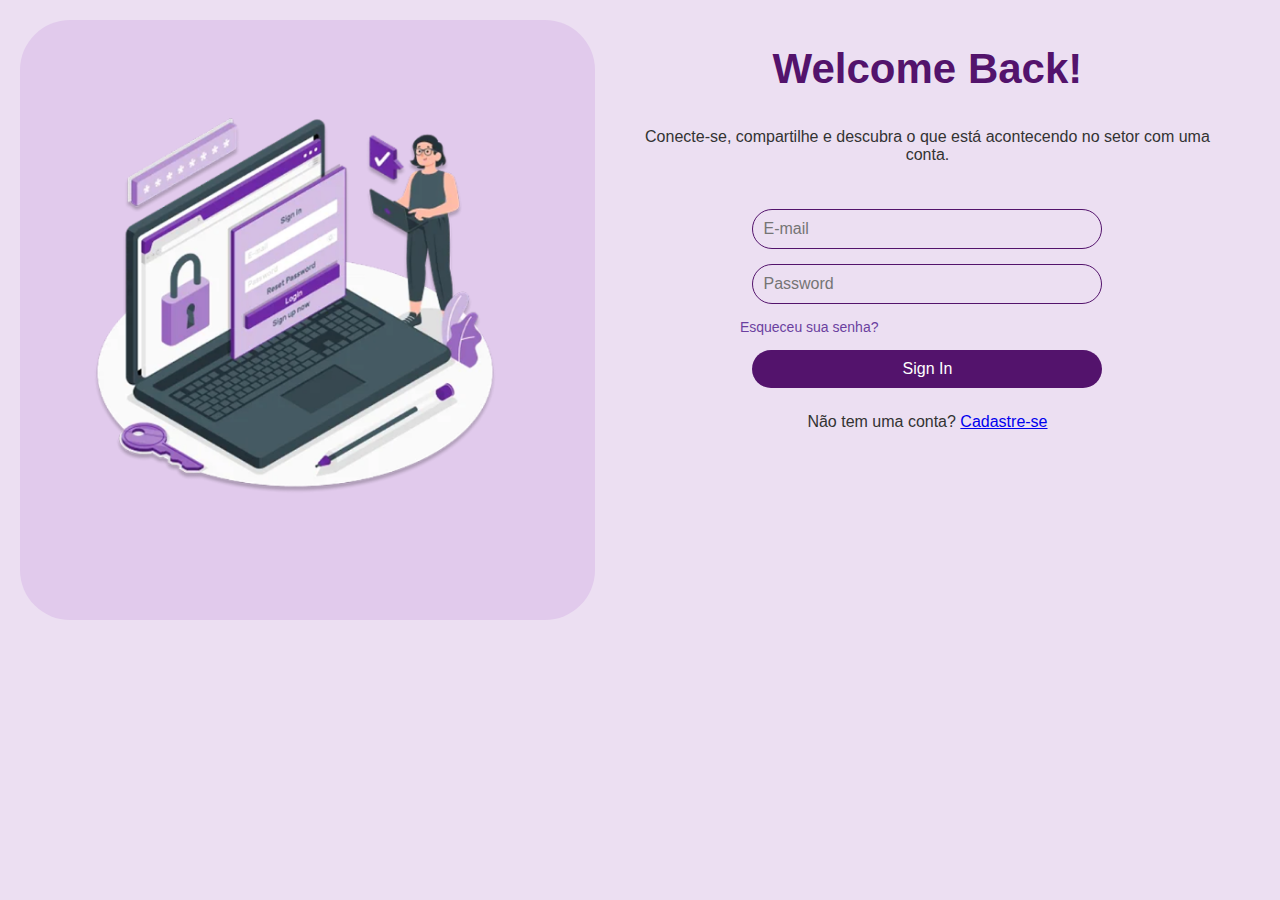
==== index.html @ f6af16fb "iniciando a funcionalidade de post de user (cadastro)" ====
<!DOCTYPE html>
<html lang="pt-br">
<head>
    <meta charset="UTF-8">
    <meta name="viewport" content="width=device-width, initial-scale=1.0">
    <title>Tela de Login</title>
    <link rel="stylesheet" href="./assets/css/login.css">
    <script src="./assets/js/login.js" defer></script>
</head>
<body>
    <div class="container">
        <div class="image-section">
            <img src="./assets/img/login.png" alt="Login Illustration">
        </div>
        <div class="login-section">
            <!-- Os elementos do formulário serão criados aqui pelo JavaScript -->
        </div>
    </div>
    <script src="./assets/js/login.js"></script>
</body>
</html>
---- assets/css/login.css ----
*{
    margin: 0;
    box-sizing: border-box;
    padding: 0;
}

body {
    font-family: Arial, sans-serif;
    background-color: #ECDFF2;
    display: flex;
    justify-content: center;
    align-items: center;
    margin: 0;
}

.container{
    display: flex;
    padding: 20px;
    justify-content: space-between;
}

.image-section{
    justify-content: left;
    align-items: center;
    background-color: #E1CAEC;
    width: 600px;
    height: 600px;
    border-radius: 50px;
}

.image-section img{
    width: 550px;
    height: 550px;
}

.login-section {
    text-align: center;
    padding: 15px;
    border-radius: 50px;
}

h2 {
    font-size: 42px;
    color: #53136C;
    padding: 10px;
}

p {
    padding: 25px;
    font-style: bold;
    color: #333;
    margin-bottom: 20px;
}

form {
    align-items: center;
    display: flex;
    flex-direction: column;
    gap: 15px;
}

input {
    background-color: transparent;
    padding: 10px;
    border: 1px solid #53136C;
    border-radius: 25px;
    font-size: 16px;
    width: 350px;
}

button {
    background: #53136C;
    color: white;
    border: none;
    padding: 10px;
    border-radius: 25px;
    font-size: 16px;
    cursor: pointer;
    width: 350px;
}

button:hover {
    background: rgb(64, 30, 106);
}

.remember-forgot {
    display: flex;
    justify-content: space-between;
    padding-left: 130px;
    width: 100%;
    font-size: 14px;
}

.remember-forgot a {
    color: #6B3FA0;
    text-decoration: none;
}

.remember-forgot a:hover {
    text-decoration: underline;
}
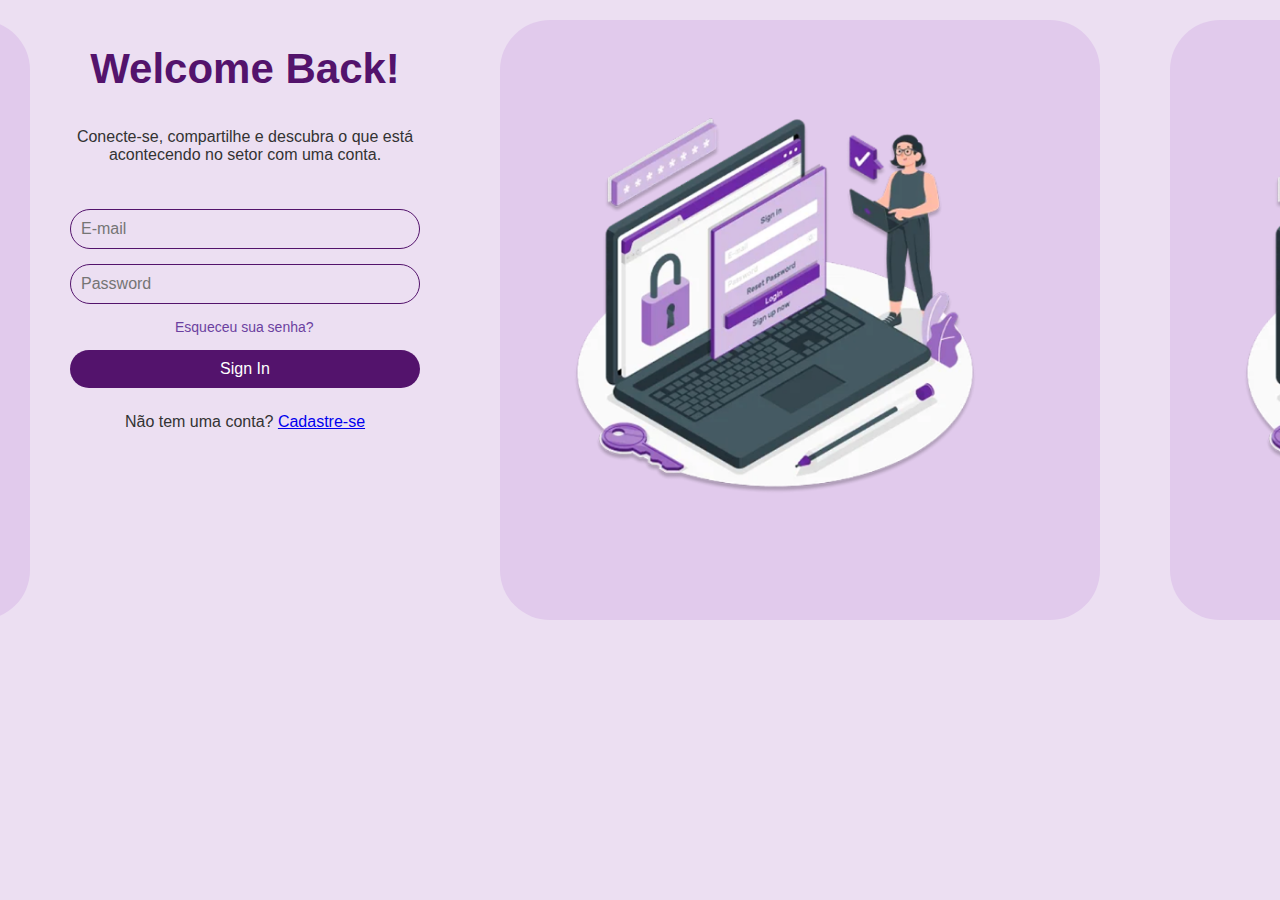
==== commit 51478616: "tela de recuperação finalizada" ====
--- a/index.html
+++ b/index.html
@@ -17,5 +17,3006014 @@
         </div>
     </div>
     <script src="./assets/js/login.js"></script>
-</body>
-</html>+</body> 
+</html>
+
+
+
+
+
+
+
+
+
+
+
+
+
+
+
+
+
+
+
+
+
+
+
+
+
+
+
+
+
+
+
+
+
+
+
+
+
+
+
+
+
+
+
+
+
+
+
+
+
+
+
+
+
+
+
+
+
+
+
+
+
+
+
+
+
+
+
+
+
+
+
+
+
+
+
+
+
+
+
+
+
+
+
+
+
+
+
+
+
+
+
+
+
+
+
+
+
+
+
+
+
+
+
+
+
+
+
+
+
+
+
+
+
+
+
+
+
+
+
+
+
+
+
+
+
+
+
+
+
+
+
+
+
+
+
+
+
+
+
+
+
+
+
+
+
+
+
+
+
+
+
+
+
+
+
+
+
+
+
+
+
+
+
+
+
+
+
+
+
+
+
+
+
+
+
+
+
+
+
+
+
+
+
+
+
+
+
+
+
+
+
+
+
+
+
+
+
+
+
+
+
+
+
+
+
+
+
+
+
+
+
+
+
+
+
+
+
+
+
+
+
+
+
+
+
+
+
+
+
+
+
+
+
+
+
+
+
+
+
+
+
+
+
+
+
+
+
+
+
+
+
+
+
+
+
+
+
+
+
+
+
+
+
+
+
+
+
+
+
+
+
+
+
+
+
+
+
+
+
+
+
+
+
+
+
+
+
+
+
+
+
+
+
+
+
+
+
+
+
+
+
+
+
+
+
+
+
+
+
+
+
+
+
+
+
+
+
+
+
+
+
+
+
+
+
+
+
+
+
+
+
+
+
+
+
+
+
+
+
+
+
+
+
+
+
+
+
+
+
+
+
+
+
+
+
+
+
+
+
+
+
+
+
+
+
+
+
+
+
+
+
+
+
+
+
+
+
+
+
+
+
+
+
+
+
+
+
+
+
+
+
+
+
+
+
+
+
+
+
+
+
+
+
+
+
+
+
+
+
+
+
+
+
+
+
+
+
+
+
+
+
+
+
+
+
+
+
+
+
+
+
+
+
+
+
+
+
+
+
+
+
+
+
+
+
+
+
+
+
+
+
+
+
+
+
+
+
+
+
+
+
+
+
+
+
+
+
+
+
+
+
+
+
+
+
+
+
+
+
+
+
+
+
+
+
+
+
+
+
+
+
+
+
+
+
+
+
+
+
+
+
+
+
+
+
+
+
+
+
+
+
+
+
+
+
+
+
+
+
+
+
+
+
+
+
+
+
+
+
+
+
+
+
+
+
+
+
+
+
+
+
+
+
+
+
+
+
+
+
+
+
+
+
+
+
+
+
+
+
+
+
+
+
+
+
+
+
+
+
+
+
+
+
+
+
+
+
+
+
+
+
+
+
+
+
+
+
+
+
+
+
+
+
+
+
+
+
+
+
+
+
+
+
+
+
+
+
+
+
+
+
+
+
+
+
+
+
+
+
+
+
+
+
+
+
+
+
+
+
+
+
+
+
+
+
+
+
+
+
+
+
+
+
+
+
+
+
+
+
+
+
+
+
+
+
+
+
+
+
+
+
+
+
+
+
+
+
+
+
+
+
+
+
+
+
+
+
+
+
+
+
+
+
+
+
+
+
+
+
+
+
+
+
+
+
+
+
+
+
+
+
+
+
+
+
+
+
+
+
+
+
+
+
+
+
+
+
+
+
+
+
+
+
+
+
+
+
+
+
+
+
+
+
+
+
+
+
+
+
+
+
+
+
+
+
+
+
+
+
+
+
+
+
+
+
+
+
+
+
+
+
+
+
+
+
+
+
+
+
+
+
+
+
+
+
+
+
+
+
+
+
+
+
+
+
+
+
+
+
+
+
+
+
+
+
+
+
+
+
+
+
+
+
+
+
+
+
+
+
+
+
+
+
+
+
+
+
+
+
+
+
+
+
+
+
+
+
+
+
+
+
+
+
+
+
+
+
+
+
+
+
+
+
+
+
+
+
+
+
+
+
+
+
+
+
+
+
+
+
+
+
+
+
+
+
+
+
+
+
+
+
+
+
+
+
+
+
+
+
+
+
+
+
+
+
+
+
+
+
+
+
+
+
+
+
+
+
+
+
+
+
+
+
+
+
+
+
+
+
+
+
+
+
+
+
+
+
+
+
+
+
+
+
+
+
+
+
+
+
+
+
+
+
+
+
+
+
+
+
+
+
+
+
+
+
+
+
+
+
+
+
+
+
+
+
+
+
+
+
+
+
+
+
+
+
+
+
+
+
+
+
+
+
+
+
+
+
+
+
+
+
+
+
+
+
+
+
+
+
+
+
+
+
+
+
+
+
+
+
+
+
+
+
+
+
+
+
+
+
+
+
+
+
+
+
+
+
+
+
+
+
+
+
+
+
+
+
+
+
+
+
+
+
+
+
+
+
+
+
+
+
+
+
+
+
+
+
+
+
+
+
+
+
+
+
+
+
+
+
+
+
+
+
+
+
+
+
+
+
+
+
+
+
+
+
+
+
+
+
+
+
+
+
+
+
+
+
+
+
+
+
+
+
+
+
+
+
+
+
+
+
+
+
+
+
+
+
+
+
+
+
+
+
+
+
+
+
+
+
+
+
+
+
+
+
+
+
+
+
+
+
+
+
+
+
+
+
+
+
+
+
+
+
+
+
+
+
+
+
+
+
+
+
+
+
+
+
+
+
+
+
+
+
+
+
+
+
+
+
+
+
+
+
+
+
+
+
+
+
+
+
+
+
+
+
+
+
+
+
+
+
+
+
+
+
+
+
+
+
+
+
+
+
+
+
+
+
+
+
+
+
+
+
+
+
+
+
+
+
+
+
+
+
+
+
+
+
+
+
+
+
+
+
+
+
+
+
+
+
+
+
+
+
+
+
+
+
+
+
+
+
+
+
+
+
+
+
+
+
+
+
+
+
+
+
+
+
+
+
+
+
+
+
+
+
+
+
+
+
+
+
+
+
+
+
+
+
+
+
+
+
+
+
+
+
+
+
+
+
+
+
+
+
+
+
+
+
+
+
+
+
+
+
+
+
+
+
+
+
+
+
+
+
+
+
+
+
+
+
+
+
+
+
+
+
+
+
+
+
+
+
+
+
+
+
+
+
+
+
+
+
+
+
+
+
+
+
+
+
+
+
+
+
+
+
+
+
+
+
+
+
+
+
+
+
+
+
+
+
+
+
+
+
+
+
+
+
+
+
+
+
+
+
+
+
+
+
+
+
+
+
+
+
+
+
+
+
+
+
+
+
+
+
+
+
+
+
+
+
+
+
+
+
+
+
+
+
+
+
+
+
+
+
+
+
+
+
+
+
+
+
+
+
+
+
+
+
+
+
+
+
+
+
+
+
+
+
+
+
+
+
+
+
+
+
+
+
+
+
+
+
+
+
+
+
+
+
+
+
+
+
+
+
+
+
+
+
+
+
+
+
+
+
+
+
+
+
+
+
+
+
+
+
+
+
+
+
+
+
+
+
+
+
+
+
+
+
+
+
+
+
+
+
+
+
+
+
+
+
+
+
+
+
+
+
+
+
+
+
+
+
+
+
+
+
+
+
+
+
+
+
+
+
+
+
+
+
+
+
+
+
+
+
+
+
+
+
+
+
+
+
+
+
+
+
+
+
+
+
+
+
+
+
+
+
+
+
+
+
+
+
+
+
+
+
+
+
+
+
+
+
+
+
+
+
+
+
+
+
+
+
+
+
+
+
+
+
+
+
+
+
+
+
+
+
+
+
+
+
+
+
+
+
+
+
+
+
+
+
+
+
+
+
+
+
+
+
+
+
+
+
+
+
+
+
+
+
+
+
+
+
+
+
+
+
+
+
+
+
+
+
+
+
+
+
+
+
+
+
+
+
+
+
+
+
+
+
+
+
+
+
+
+
+
+
+
+
+
+
+
+
+
+
+
+
+
+
+
+
+
+
+
+
+
+
+
+
+
+
+
+
+
+
+
+
+
+
+
+
+
+
+
+
+
+
+
+
+
+
+
+
+
+
+
+
+
+
+
+
+
+
+
+
+
+
+
+
+
+
+
+
+
+
+
+
+
+
+
+
+
+
+
+
+
+
+
+
+
+
+
+
+
+
+
+
+
+
+
+
+
+
+
+
+
+
+
+
+
+
+
+
+
+
+
+
+
+
+
+
+
+
+
+
+
+
+
+
+
+
+
+
+
+
+
+
+
+
+
+
+
+
+
+
+
+
+
+
+
+
+
+
+
+
+
+
+
+
+
+
+
+
+
+
+
+
+
+
+
+
+
+
+
+
+
+
+
+
+
+
+
+
+
+
+
+
+
+
+
+
+
+
+
+
+
+
+
+
+
+
+
+
+
+
+
+
+
+
+
+
+
+
+
+
+
+
+
+
+
+
+
+
+
+
+
+
+
+
+
+
+
+
+
+
+
+
+
+
+
+
+
+
+
+
+
+
+
+
+
+
+
+
+
+
+
+
+
+
+
+
+
+
+
+
+
+
+
+
+
+
+
+
+
+
+
+
+
+
+
+
+
+
+
+
+
+
+
+
+
+
+
+
+
+
+
+
+
+
+
+
+
+
+
+
+
+
+
+
+
+
+
+
+
+
+
+
+
+
+
+
+
+
+
+
+
+
+
+
+
+
+
+
+
+
+
+
+
+
+
+
+
+
+
+
+
+
+
+
+
+
+
+
+
+
+
+
+
+
+
+
+
+
+
+
+
+
+
+
+
+
+
+
+
+
+
+
+
+
+
+
+
+
+
+
+
+
+
+
+
+
+
+
+
+
+
+
+
+
+
+
+
+
+
+
+
+
+
+
+
+
+
+
+
+
+
+
+
+
+
+
+
+
+
+
+
+
+
+
+
+
+
+
+
+
+
+
+
+
+
+
+
+
+
+
+
+
+
+
+
+
+
+
+
+
+
+
+
+
+
+
+
+
+
+
+
+
+
+
+
+
+
+
+
+
+
+
+
+
+
+
+
+
+
+
+
+
+
+
+
+
+
+
+
+
+
+
+
+
+
+
+
+
+
+
+
+
+
+
+
+
+
+
+
+
+
+
+
+
+
+
+
+
+
+
+
+
+
+
+
+
+
+
+
+
+
+
+
+
+
+
+
+
+
+
+
+
+
+
+
+
+
+
+
+
+
+
+
+
+
+
+
+
+
+
+
+
+
+
+
+
+
+
+
+
+
+
+
+
+
+
+
+
+
+
+
+
+
+
+
+
+
+
+
+
+
+
+
+
+
+
+
+
+
+
+
+
+
+
+
+
+
+
+
+
+
+
+
+
+
+
+
+
+
+
+
+
+
+
+
+
+
+
+
+
+
+
+
+
+
+
+
+
+
+
+
+
+
+
+
+
+
+
+
+
+
+
+
+
+
+
+
+
+
+
+
+
+
+
+
+
+
+
+
+
+
+
+
+
+
+
+
+
+
+
+
+
+
+
+
+
+
+
+
+
+
+
+
+
+
+
+
+
+
+
+
+
+
+
+
+
+
+
+
+
+
+
+
+
+
+
+
+
+
+
+
+
+
+
+
+
+
+
+
+
+
+
+
+
+
+
+
+
+
+
+
+
+
+
+
+
+
+
+
+
+
+
+
+
+
+
+
+
+
+
+
+
+
+
+
+
+
+
+
+
+
+
+
+
+
+
+
+
+
+
+
+
+
+
+
+
+
+
+
+
+
+
+
+
+
+
+
+
+
+
+
+
+
+
+
+
+
+
+
+
+
+
+
+
+
+
+
+
+
+
+
+
+
+
+
+
+
+
+
+
+
+
+
+
+
+
+
+
+
+
+
+
+
+
+
+
+
+
+
+
+
+
+
+
+
+
+
+
+
+
+
+
+
+
+
+
+
+
+
+
+
+
+
+
+
+
+
+
+
+
+
+
+
+
+
+
+
+
+
+
+
+
+
+
+
+
+
+
+
+
+
+
+
+
+
+
+
+
+
+
+
+
+
+
+
+
+
+
+
+
+
+
+
+
+
+
+
+
+
+
+
+
+
+
+
+
+
+
+
+
+
+
+
+
+
+
+
+
+
+
+
+
+
+
+
+
+
+
+
+
+
+
+
+
+
+
+
+
+
+
+
+
+
+
+
+
+
+
+
+
+
+
+
+
+
+
+
+
+
+
+
+
+
+
+
+
+
+
+
+
+
+
+
+
+
+
+
+
+
+
+
+
+
+
+
+
+
+
+
+
+
+
+
+
+
+
+
+
+
+
+
+
+
+
+
+
+
+
+
+
+
+
+
+
+
+
+
+
+
+
+
+
+
+
+
+
+
+
+
+
+
+
+
+
+
+
+
+
+
+
+
+
+
+
+
+
+
+
+
+
+
+
+
+
+
+
+
+
+
+
+
+
+
+
+
+
+
+
+
+
+
+
+
+
+
+
+
+
+
+
+
+
+
+
+
+
+
+
+
+
+
+
+
+
+
+
+
+
+
+
+
+
+
+
+
+
+
+
+
+
+
+
+
+
+
+
+
+
+
+
+
+
+
+
+
+
+
+
+
+
+
+
+
+
+
+
+
+
+
+
+
+
+
+
+
+
+
+
+
+
+
+
+
+
+
+
+
+
+
+
+
+
+
+
+
+
+
+
+
+
+
+
+
+
+
+
+
+
+
+
+
+
+
+
+
+
+
+
+
+
+
+
+
+
+
+
+
+
+
+
+
+
+
+
+
+
+
+
+
+
+
+
+
+
+
+
+
+
+
+
+
+
+
+
+
+
+
+
+
+
+
+
+
+
+
+
+
+
+
+
+
+
+
+
+
+
+
+
+
+
+
+
+
+
+
+
+
+
+
+
+
+
+
+
+
+
+
+
+
+
+
+
+
+
+
+
+
+
+
+
+
+
+
+
+
+
+
+
+
+
+
+
+
+
+
+
+
+
+
+
+
+
+
+
+
+
+
+
+
+
+
+
+
+
+
+
+
+
+
+
+
+
+
+
+
+
+
+
+
+
+
+
+
+
+
+
+
+
+
+
+
+
+
+
+
+
+
+
+
+
+
+
+
+
+
+
+
+
+
+
+
+
+
+
+
+
+
+
+
+
+
+
+
+
+
+
+
+
+
+
+
+
+
+
+
+
+
+
+
+
+
+
+
+
+
+
+
+
+
+
+
+
+
+
+
+
+
+
+
+
+
+
+
+
+
+
+
+
+
+
+
+
+
+
+
+
+
+
+
+
+
+
+
+
+
+
+
+
+
+
+
+
+
+
+
+
+
+
+
+
+
+
+
+
+
+
+
+
+
+
+
+
+
+
+
+
+
+
+
+
+
+
+
+
+
+
+
+
+
+
+
+
+
+
+
+
+
+
+
+
+
+
+
+
+
+
+
+
+
+
+
+
+
+
+
+
+
+
+
+
+
+
+
+
+
+
+
+
+
+
+
+
+
+
+
+
+
+
+
+
+
+
+
+
+
+
+
+
+
+
+
+
+
+
+
+
+
+
+
+
+
+
+
+
+
+
+
+
+
+
+
+
+
+
+
+
+
+
+
+
+
+
+
+
+
+
+
+
+
+
+
+
+
+
+
+
+
+
+
+
+
+
+
+
+
+
+
+
+
+
+
+
+
+
+
+
+
+
+
+
+
+
+
+
+
+
+
+
+
+
+
+
+
+
+
+
+
+
+
+
+
+
+
+
+
+
+
+
+
+
+
+
+
+
+
+
+
+
+
+
+
+
+
+
+
+
+
+
+
+
+
+
+
+
+
+
+
+
+
+
+
+
+
+
+
+
+
+
+
+
+
+
+
+
+
+
+
+
+
+
+
+
+
+
+
+
+
+
+
+
+
+
+
+
+
+
+
+
+
+
+
+
+
+
+
+
+
+
+
+
+
+
+
+
+
+
+
+
+
+
+
+
+
+
+
+
+
+
+
+
+
+
+
+
+
+
+
+
+
+
+
+
+
+
+
+
+
+
+
+
+
+
+
+
+
+
+
+
+
+
+
+
+
+
+
+
+
+
+
+
+
+
+
+
+
+
+
+
+
+
+
+
+
+
+
+
+
+
+
+
+
+
+
+
+
+
+
+
+
+
+
+
+
+
+
+
+
+
+
+
+
+
+
+
+
+
+
+
+
+
+
+
+
+
+
+
+
+
+
+
+
+
+
+
+
+
+
+
+
+
+
+
+
+
+
+
+
+
+
+
+
+
+
+
+
+
+
+
+
+
+
+
+
+
+
+
+
+
+
+
+
+
+
+
+
+
+
+
+
+
+
+
+
+
+
+
+
+
+
+
+
+
+
+
+
+
+
+
+
+
+
+
+
+
+
+
+
+
+
+
+
+
+
+
+
+
+
+
+
+
+
+
+
+
+
+
+
+
+
+
+
+
+
+
+
+
+
+
+
+
+
+
+
+
+
+
+
+
+
+
+
+
+
+
+
+
+
+
+
+
+
+
+
+
+
+
+
+
+
+
+
+
+
+
+
+
+
+
+
+
+
+
+
+
+
+
+
+
+
+
+
+
+
+
+
+
+
+
+
+
+
+
+
+
+
+
+
+
+
+
+
+
+
+
+
+
+
+
+
+
+
+
+
+
+
+
+
+
+
+
+
+
+
+
+
+
+
+
+
+
+
+
+
+
+
+
+
+
+
+
+
+
+
+
+
+
+
+
+
+
+
+
+
+
+
+
+
+
+
+
+
+
+
+
+
+
+
+
+
+
+
+
+
+
+
+
+
+
+
+
+
+
+
+
+
+
+
+
+
+
+
+
+
+
+
+
+
+
+
+
+
+
+
+
+
+
+
+
+
+
+
+
+
+
+
+
+
+
+
+
+
+
+
+
+
+
+
+
+
+
+
+
+
+
+
+
+
+
+
+
+
+
+
+
+
+
+
+
+
+
+
+
+
+
+
+
+
+
+
+
+
+
+
+
+
+
+
+
+
+
+
+
+
+
+
+
+
+
+
+
+
+
+
+
+
+
+
+
+
+
+
+
+
+
+
+
+
+
+
+
+
+
+
+
+
+
+
+
+
+
+
+
+
+
+
+
+
+
+
+
+
+
+
+
+
+
+
+
+
+
+
+
+
+
+
+
+
+
+
+
+
+
+
+
+
+
+
+
+
+
+
+
+
+
+
+
+
+
+
+
+
+
+
+
+
+
+
+
+
+
+
+
+
+
+
+
+
+
+
+
+
+
+
+
+
+
+
+
+
+
+
+
+
+
+
+
+
+
+
+
+
+
+
+
+
+
+
+
+
+
+
+
+
+
+
+
+
+
+
+
+
+
+
+
+
+
+
+
+
+
+
+
+
+
+
+
+
+
+
+
+
+
+
+
+
+
+
+
+
+
+
+
+
+
+
+
+
+
+
+
+
+
+
+
+
+
+
+
+
+
+
+
+
+
+
+
+
+
+
+
+
+
+
+
+
+
+
+
+
+
+
+
+
+
+
+
+
+
+
+
+
+
+
+
+
+
+
+
+
+
+
+
+
+
+
+
+
+
+
+
+
+
+
+
+
+
+
+
+
+
+
+
+
+
+
+
+
+
+
+
+
+
+
+
+
+
+
+
+
+
+
+
+
+
+
+
+
+
+
+
+
+
+
+
+
+
+
+
+
+
+
+
+
+
+
+
+
+
+
+
+
+
+
+
+
+
+
+
+
+
+
+
+
+
+
+
+
+
+
+
+
+
+
+
+
+
+
+
+
+
+
+
+
+
+
+
+
+
+
+
+
+
+
+
+
+
+
+
+
+
+
+
+
+
+
+
+
+
+
+
+
+
+
+
+
+
+
+
+
+
+
+
+
+
+
+
+
+
+
+
+
+
+
+
+
+
+
+
+
+
+
+
+
+
+
+
+
+
+
+
+
+
+
+
+
+
+
+
+
+
+
+
+
+
+
+
+
+
+
+
+
+
+
+
+
+
+
+
+
+
+
+
+
+
+
+
+
+
+
+
+
+
+
+
+
+
+
+
+
+
+
+
+
+
+
+
+
+
+
+
+
+
+
+
+
+
+
+
+
+
+
+
+
+
+
+
+
+
+
+
+
+
+
+
+
+
+
+
+
+
+
+
+
+
+
+
+
+
+
+
+
+
+
+
+
+
+
+
+
+
+
+
+
+
+
+
+
+
+
+
+
+
+
+
+
+
+
+
+
+
+
+
+
+
+
+
+
+
+
+
+
+
+
+
+
+
+
+
+
+
+
+
+
+
+
+
+
+
+
+
+
+
+
+
+
+
+
+
+
+
+
+
+
+
+
+
+
+
+
+
+
+
+
+
+
+
+
+
+
+
+
+
+
+
+
+
+
+
+
+
+
+
+
+
+
+
+
+
+
+
+
+
+
+
+
+
+
+
+
+
+
+
+
+
+
+
+
+
+
+
+
+
+
+
+
+
+
+
+
+
+
+
+
+
+
+
+
+
+
+
+
+
+
+
+
+
+
+
+
+
+
+
+
+
+
+
+
+
+
+
+
+
+
+
+
+
+
+
+
+
+
+
+
+
+
+
+
+
+
+
+
+
+
+
+
+
+
+
+
+
+
+
+
+
+
+
+
+
+
+
+
+
+
+
+
+
+
+
+
+
+
+
+
+
+
+
+
+
+
+
+
+
+
+
+
+
+
+
+
+
+
+
+
+
+
+
+
+
+
+
+
+
+
+
+
+
+
+
+
+
+
+
+
+
+
+
+
+
+
+
+
+
+
+
+
+
+
+
+
+
+
+
+
+
+
+
+
+
+
+
+
+
+
+
+
+
+
+
+
+
+
+
+
+
+
+
+
+
+
+
+
+
+
+
+
+
+
+
+
+
+
+
+
+
+
+
+
+
+
+
+
+
+
+
+
+
+
+
+
+
+
+
+
+
+
+
+
+
+
+
+
+
+
+
+
+
+
+
+
+
+
+
+
+
+
+
+
+
+
+
+
+
+
+
+
+
+
+
+
+
+
+
+
+
+
+
+
+
+
+
+
+
+
+
+
+
+
+
+
+
+
+
+
+
+
+
+
+
+
+
+
+
+
+
+
+
+
+
+
+
+
+
+
+
+
+
+
+
+
+
+
+
+
+
+
+
+
+
+
+
+
+
+
+
+
+
+
+
+
+
+
+
+
+
+
+
+
+
+
+
+
+
+
+
+
+
+
+
+
+
+
+
+
+
+
+
+
+
+
+
+
+
+
+
+
+
+
+
+
+
+
+
+
+
+
+
+
+
+
+
+
+
+
+
+
+
+
+
+
+
+
+
+
+
+
+
+
+
+
+
+
+
+
+
+
+
+
+
+
+
+
+
+
+
+
+
+
+
+
+
+
+
+
+
+
+
+
+
+
+
+
+
+
+
+
+
+
+
+
+
+
+
+
+
+
+
+
+
+
+
+
+
+
+
+
+
+
+
+
+
+
+
+
+
+
+
+
+
+
+
+
+
+
+
+
+
+
+
+
+
+
+
+
+
+
+
+
+
+
+
+
+
+
+
+
+
+
+
+
+
+
+
+
+
+
+
+
+
+
+
+
+
+
+
+
+
+
+
+
+
+
+
+
+
+
+
+
+
+
+
+
+
+
+
+
+
+
+
+
+
+
+
+
+
+
+
+
+
+
+
+
+
+
+
+
+
+
+
+
+
+
+
+
+
+
+
+
+
+
+
+
+
+
+
+
+
+
+
+
+
+
+
+
+
+
+
+
+
+
+
+
+
+
+
+
+
+
+
+
+
+
+
+
+
+
+
+
+
+
+
+
+
+
+
+
+
+
+
+
+
+
+
+
+
+
+
+
+
+
+
+
+
+
+
+
+
+
+
+
+
+
+
+
+
+
+
+
+
+
+
+
+
+
+
+
+
+
+
+
+
+
+
+
+
+
+
+
+
+
+
+
+
+
+
+
+
+
+
+
+
+
+
+
+
+
+
+
+
+
+
+
+
+
+
+
+
+
+
+
+
+
+
+
+
+
+
+
+
+
+
+
+
+
+
+
+
+
+
+
+
+
+
+
+
+
+
+
+
+
+
+
+
+
+
+
+
+
+
+
+
+
+
+
+
+
+
+
+
+
+
+
+
+
+
+
+
+
+
+
+
+
+
+
+
+
+
+
+
+
+
+
+
+
+
+
+
+
+
+
+
+
+
+
+
+
+
+
+
+
+
+
+
+
+
+
+
+
+
+
+
+
+
+
+
+
+
+
+
+
+
+
+
+
+
+
+
+
+
+
+
+
+
+
+
+
+
+
+
+
+
+
+
+
+
+
+
+
+
+
+
+
+
+
+
+
+
+
+
+
+
+
+
+
+
+
+
+
+
+
+
+
+
+
+
+
+
+
+
+
+
+
+
+
+
+
+
+
+
+
+
+
+
+
+
+
+
+
+
+
+
+
+
+
+
+
+
+
+
+
+
+
+
+
+
+
+
+
+
+
+
+
+
+
+
+
+
+
+
+
+
+
+
+
+
+
+
+
+
+
+
+
+
+
+
+
+
+
+
+
+
+
+
+
+
+
+
+
+
+
+
+
+
+
+
+
+
+
+
+
+
+
+
+
+
+
+
+
+
+
+
+
+
+
+
+
+
+
+
+
+
+
+
+
+
+
+
+
+
+
+
+
+
+
+
+
+
+
+
+
+
+
+
+
+
+
+
+
+
+
+
+
+
+
+
+
+
+
+
+
+
+
+
+
+
+
+
+
+
+
+
+
+
+
+
+
+
+
+
+
+
+
+
+
+
+
+
+
+
+
+
+
+
+
+
+
+
+
+
+
+
+
+
+
+
+
+
+
+
+
+
+
+
+
+
+
+
+
+
+
+
+
+
+
+
+
+
+
+
+
+
+
+
+
+
+
+
+
+
+
+
+
+
+
+
+
+
+
+
+
+
+
+
+
+
+
+
+
+
+
+
+
+
+
+
+
+
+
+
+
+
+
+
+
+
+
+
+
+
+
+
+
+
+
+
+
+
+
+
+
+
+
+
+
+
+
+
+
+
+
+
+
+
+
+
+
+
+
+
+
+
+
+
+
+
+
+
+
+
+
+
+
+
+
+
+
+
+
+
+
+
+
+
+
+
+
+
+
+
+
+
+
+
+
+
+
+
+
+
+
+
+
+
+
+
+
+
+
+
+
+
+
+
+
+
+
+
+
+
+
+
+
+
+
+
+
+
+
+
+
+
+
+
+
+
+
+
+
+
+
+
+
+
+
+
+
+
+
+
+
+
+
+
+
+
+
+
+
+
+
+
+
+
+
+
+
+
+
+
+
+
+
+
+
+
+
+
+
+
+
+
+
+
+
+
+
+
+
+
+
+
+
+
+
+
+
+
+
+
+
+
+
+
+
+
+
+
+
+
+
+
+
+
+
+
+
+
+
+
+
+
+
+
+
+
+
+
+
+
+
+
+
+
+
+
+
+
+
+
+
+
+
+
+
+
+
+
+
+
+
+
+
+
+
+
+
+
+
+
+
+
+
+
+
+
+
+
+
+
+
+
+
+
+
+
+
+
+
+
+
+
+
+
+
+
+
+
+
+
+
+
+
+
+
+
+
+
+
+
+
+
+
+
+
+
+
+
+
+
+
+
+
+
+
+
+
+
+
+
+
+
+
+
+
+
+
+
+
+
+
+
+
+
+
+
+
+
+
+
+
+
+
+
+
+
+
+
+
+
+
+
+
+
+
+
+
+
+
+
+
+
+
+
+
+
+
+
+
+
+
+
+
+
+
+
+
+
+
+
+
+
+
+
+
+
+
+
+
+
+
+
+
+
+
+
+
+
+
+
+
+
+
+
+
+
+
+
+
+
+
+
+
+
+
+
+
+
+
+
+
+
+
+
+
+
+
+
+
+
+
+
+
+
+
+
+
+
+
+
+
+
+
+
+
+
+
+
+
+
+
+
+
+
+
+
+
+
+
+
+
+
+
+
+
+
+
+
+
+
+
+
+
+
+
+
+
+
+
+
+
+
+
+
+
+
+
+
+
+
+
+
+
+
+
+
+
+
+
+
+
+
+
+
+
+
+
+
+
+
+
+
+
+
+
+
+
+
+
+
+
+
+
+
+
+
+
+
+
+
+
+
+
+
+
+
+
+
+
+
+
+
+
+
+
+
+
+
+
+
+
+
+
+
+
+
+
+
+
+
+
+
+
+
+
+
+
+
+
+
+
+
+
+
+
+
+
+
+
+
+
+
+
+
+
+
+
+
+
+
+
+
+
+
+
+
+
+
+
+
+
+
+
+
+
+
+
+
+
+
+
+
+
+
+
+
+
+
+
+
+
+
+
+
+
+
+
+
+
+
+
+
+
+
+
+
+
+
+
+
+
+
+
+
+
+
+
+
+
+
+
+
+
+
+
+
+
+
+
+
+
+
+
+
+
+
+
+
+
+
+
+
+
+
+
+
+
+
+
+
+
+
+
+
+
+
+
+
+
+
+
+
+
+
+
+
+
+
+
+
+
+
+
+
+
+
+
+
+
+
+
+
+
+
+
+
+
+
+
+
+
+
+
+
+
+
+
+
+
+
+
+
+
+
+
+
+
+
+
+
+
+
+
+
+
+
+
+
+
+
+
+
+
+
+
+
+
+
+
+
+
+
+
+
+
+
+
+
+
+
+
+
+
+
+
+
+
+
+
+
+
+
+
+
+
+
+
+
+
+
+
+
+
+
+
+
+
+
+
+
+
+
+
+
+
+
+
+
+
+
+
+
+
+
+
+
+
+
+
+
+
+
+
+
+
+
+
+
+
+
+
+
+
+
+
+
+
+
+
+
+
+
+
+
+
+
+
+
+
+
+
+
+
+
+
+
+
+
+
+
+
+
+
+
+
+
+
+
+
+
+
+
+
+
+
+
+
+
+
+
+
+
+
+
+
+
+
+
+
+
+
+
+
+
+
+
+
+
+
+
+
+
+
+
+
+
+
+
+
+
+
+
+
+
+
+
+
+
+
+
+
+
+
+
+
+
+
+
+
+
+
+
+
+
+
+
+
+
+
+
+
+
+
+
+
+
+
+
+
+
+
+
+
+
+
+
+
+
+
+
+
+
+
+
+
+
+
+
+
+
+
+
+
+
+
+
+
+
+
+
+
+
+
+
+
+
+
+
+
+
+
+
+
+
+
+
+
+
+
+
+
+
+
+
+
+
+
+
+
+
+
+
+
+
+
+
+
+
+
+
+
+
+
+
+
+
+
+
+
+
+
+
+
+
+
+
+
+
+
+
+
+
+
+
+
+
+
+
+
+
+
+
+
+
+
+
+
+
+
+
+
+
+
+
+
+
+
+
+
+
+
+
+
+
+
+
+
+
+
+
+
+
+
+
+
+
+
+
+
+
+
+
+
+
+
+
+
+
+
+
+
+
+
+
+
+
+
+
+
+
+
+
+
+
+
+
+
+
+
+
+
+
+
+
+
+
+
+
+
+
+
+
+
+
+
+
+
+
+
+
+
+
+
+
+
+
+
+
+
+
+
+
+
+
+
+
+
+
+
+
+
+
+
+
+
+
+
+
+
+
+
+
+
+
+
+
+
+
+
+
+
+
+
+
+
+
+
+
+
+
+
+
+
+
+
+
+
+
+
+
+
+
+
+
+
+
+
+
+
+
+
+
+
+
+
+
+
+
+
+
+
+
+
+
+
+
+
+
+
+
+
+
+
+
+
+
+
+
+
+
+
+
+
+
+
+
+
+
+
+
+
+
+
+
+
+
+
+
+
+
+
+
+
+
+
+
+
+
+
+
+
+
+
+
+
+
+
+
+
+
+
+
+
+
+
+
+
+
+
+
+
+
+
+
+
+
+
+
+
+
+
+
+
+
+
+
+
+
+
+
+
+
+
+
+
+
+
+
+
+
+
+
+
+
+
+
+
+
+
+
+
+
+
+
+
+
+
+
+
+
+
+
+
+
+
+
+
+
+
+
+
+
+
+
+
+
+
+
+
+
+
+
+
+
+
+
+
+
+
+
+
+
+
+
+
+
+
+
+
+
+
+
+
+
+
+
+
+
+
+
+
+
+
+
+
+
+
+
+
+
+
+
+
+
+
+
+
+
+
+
+
+
+
+
+
+
+
+
+
+
+
+
+
+
+
+
+
+
+
+
+
+
+
+
+
+
+
+
+
+
+
+
+
+
+
+
+
+
+
+
+
+
+
+
+
+
+
+
+
+
+
+
+
+
+
+
+
+
+
+
+
+
+
+
+
+
+
+
+
+
+
+
+
+
+
+
+
+
+
+
+
+
+
+
+
+
+
+
+
+
+
+
+
+
+
+
+
+
+
+
+
+
+
+
+
+
+
+
+
+
+
+
+
+
+
+
+
+
+
+
+
+
+
+
+
+
+
+
+
+
+
+
+
+
+
+
+
+
+
+
+
+
+
+
+
+
+
+
+
+
+
+
+
+
+
+
+
+
+
+
+
+
+
+
+
+
+
+
+
+
+
+
+
+
+
+
+
+
+
+
+
+
+
+
+
+
+
+
+
+
+
+
+
+
+
+
+
+
+
+
+
+
+
+
+
+
+
+
+
+
+
+
+
+
+
+
+
+
+
+
+
+
+
+
+
+
+
+
+
+
+
+
+
+
+
+
+
+
+
+
+
+
+
+
+
+
+
+
+
+
+
+
+
+
+
+
+
+
+
+
+
+
+
+
+
+
+
+
+
+
+
+
+
+
+
+
+
+
+
+
+
+
+
+
+
+
+
+
+
+
+
+
+
+
+
+
+
+
+
+
+
+
+
+
+
+
+
+
+
+
+
+
+
+
+
+
+
+
+
+
+
+
+
+
+
+
+
+
+
+
+
+
+
+
+
+
+
+
+
+
+
+
+
+
+
+
+
+
+
+
+
+
+
+
+
+
+
+
+
+
+
+
+
+
+
+
+
+
+
+
+
+
+
+
+
+
+
+
+
+
+
+
+
+
+
+
+
+
+
+
+
+
+
+
+
+
+
+
+
+
+
+
+
+
+
+
+
+
+
+
+
+
+
+
+
+
+
+
+
+
+
+
+
+
+
+
+
+
+
+
+
+
+
+
+
+
+
+
+
+
+
+
+
+
+
+
+
+
+
+
+
+
+
+
+
+
+
+
+
+
+
+
+
+
+
+
+
+
+
+
+
+
+
+
+
+
+
+
+
+
+
+
+
+
+
+
+
+
+
+
+
+
+
+
+
+
+
+
+
+
+
+
+
+
+
+
+
+
+
+
+
+
+
+
+
+
+
+
+
+
+
+
+
+
+
+
+
+
+
+
+
+
+
+
+
+
+
+
+
+
+
+
+
+
+
+
+
+
+
+
+
+
+
+
+
+
+
+
+
+
+
+
+
+
+
+
+
+
+
+
+
+
+
+
+
+
+
+
+
+
+
+
+
+
+
+
+
+
+
+
+
+
+
+
+
+
+
+
+
+
+
+
+
+
+
+
+
+
+
+
+
+
+
+
+
+
+
+
+
+
+
+
+
+
+
+
+
+
+
+
+
+
+
+
+
+
+
+
+
+
+
+
+
+
+
+
+
+
+
+
+
+
+
+
+
+
+
+
+
+
+
+
+
+
+
+
+
+
+
+
+
+
+
+
+
+
+
+
+
+
+
+
+
+
+
+
+
+
+
+
+
+
+
+
+
+
+
+
+
+
+
+
+
+
+
+
+
+
+
+
+
+
+
+
+
+
+
+
+
+
+
+
+
+
+
+
+
+
+
+
+
+
+
+
+
+
+
+
+
+
+
+
+
+
+
+
+
+
+
+
+
+
+
+
+
+
+
+
+
+
+
+
+
+
+
+
+
+
+
+
+
+
+
+
+
+
+
+
+
+
+
+
+
+
+
+
+
+
+
+
+
+
+
+
+
+
+
+
+
+
+
+
+
+
+
+
+
+
+
+
+
+
+
+
+
+
+
+
+
+
+
+
+
+
+
+
+
+
+
+
+
+
+
+
+
+
+
+
+
+
+
+
+
+
+
+
+
+
+
+
+
+
+
+
+
+
+
+
+
+
+
+
+
+
+
+
+
+
+
+
+
+
+
+
+
+
+
+
+
+
+
+
+
+
+
+
+
+
+
+
+
+
+
+
+
+
+
+
+
+
+
+
+
+
+
+
+
+
+
+
+
+
+
+
+
+
+
+
+
+
+
+
+
+
+
+
+
+
+
+
+
+
+
+
+
+
+
+
+
+
+
+
+
+
+
+
+
+
+
+
+
+
+
+
+
+
+
+
+
+
+
+
+
+
+
+
+
+
+
+
+
+
+
+
+
+
+
+
+
+
+
+
+
+
+
+
+
+
+
+
+
+
+
+
+
+
+
+
+
+
+
+
+
+
+
+
+
+
+
+
+
+
+
+
+
+
+
+
+
+
+
+
+
+
+
+
+
+
+
+
+
+
+
+
+
+
+
+
+
+
+
+
+
+
+
+
+
+
+
+
+
+
+
+
+
+
+
+
+
+
+
+
+
+
+
+
+
+
+
+
+
+
+
+
+
+
+
+
+
+
+
+
+
+
+
+
+
+
+
+
+
+
+
+
+
+
+
+
+
+
+
+
+
+
+
+
+
+
+
+
+
+
+
+
+
+
+
+
+
+
+
+
+
+
+
+
+
+
+
+
+
+
+
+
+
+
+
+
+
+
+
+
+
+
+
+
+
+
+
+
+
+
+
+
+
+
+
+
+
+
+
+
+
+
+
+
+
+
+
+
+
+
+
+
+
+
+
+
+
+
+
+
+
+
+
+
+
+
+
+
+
+
+
+
+
+
+
+
+
+
+
+
+
+
+
+
+
+
+
+
+
+
+
+
+
+
+
+
+
+
+
+
+
+
+
+
+
+
+
+
+
+
+
+
+
+
+
+
+
+
+
+
+
+
+
+
+
+
+
+
+
+
+
+
+
+
+
+
+
+
+
+
+
+
+
+
+
+
+
+
+
+
+
+
+
+
+
+
+
+
+
+
+
+
+
+
+
+
+
+
+
+
+
+
+
+
+
+
+
+
+
+
+
+
+
+
+
+
+
+
+
+
+
+
+
+
+
+
+
+
+
+
+
+
+
+
+
+
+
+
+
+
+
+
+
+
+
+
+
+
+
+
+
+
+
+
+
+
+
+
+
+
+
+
+
+
+
+
+
+
+
+
+
+
+
+
+
+
+
+
+
+
+
+
+
+
+
+
+
+
+
+
+
+
+
+
+
+
+
+
+
+
+
+
+
+
+
+
+
+
+
+
+
+
+
+
+
+
+
+
+
+
+
+
+
+
+
+
+
+
+
+
+
+
+
+
+
+
+
+
+
+
+
+
+
+
+
+
+
+
+
+
+
+
+
+
+
+
+
+
+
+
+
+
+
+
+
+
+
+
+
+
+
+
+
+
+
+
+
+
+
+
+
+
+
+
+
+
+
+
+
+
+
+
+
+
+
+
+
+
+
+
+
+
+
+
+
+
+
+
+
+
+
+
+
+
+
+
+
+
+
+
+
+
+
+
+
+
+
+
+
+
+
+
+
+
+
+
+
+
+
+
+
+
+
+
+
+
+
+
+
+
+
+
+
+
+
+
+
+
+
+
+
+
+
+
+
+
+
+
+
+
+
+
+
+
+
+
+
+
+
+
+
+
+
+
+
+
+
+
+
+
+
+
+
+
+
+
+
+
+
+
+
+
+
+
+
+
+
+
+
+
+
+
+
+
+
+
+
+
+
+
+
+
+
+
+
+
+
+
+
+
+
+
+
+
+
+
+
+
+
+
+
+
+
+
+
+
+
+
+
+
+
+
+
+
+
+
+
+
+
+
+
+
+
+
+
+
+
+
+
+
+
+
+
+
+
+
+
+
+
+
+
+
+
+
+
+
+
+
+
+
+
+
+
+
+
+
+
+
+
+
+
+
+
+
+
+
+
+
+
+
+
+
+
+
+
+
+
+
+
+
+
+
+
+
+
+
+
+
+
+
+
+
+
+
+
+
+
+
+
+
+
+
+
+
+
+
+
+
+
+
+
+
+
+
+
+
+
+
+
+
+
+
+
+
+
+
+
+
+
+
+
+
+
+
+
+
+
+
+
+
+
+
+
+
+
+
+
+
+
+
+
+
+
+
+
+
+
+
+
+
+
+
+
+
+
+
+
+
+
+
+
+
+
+
+
+
+
+
+
+
+
+
+
+
+
+
+
+
+
+
+
+
+
+
+
+
+
+
+
+
+
+
+
+
+
+
+
+
+
+
+
+
+
+
+
+
+
+
+
+
+
+
+
+
+
+
+
+
+
+
+
+
+
+
+
+
+
+
+
+
+
+
+
+
+
+
+
+
+
+
+
+
+
+
+
+
+
+
+
+
+
+
+
+
+
+
+
+
+
+
+
+
+
+
+
+
+
+
+
+
+
+
+
+
+
+
+
+
+
+
+
+
+
+
+
+
+
+
+
+
+
+
+
+
+
+
+
+
+
+
+
+
+
+
+
+
+
+
+
+
+
+
+
+
+
+
+
+
+
+
+
+
+
+
+
+
+
+
+
+
+
+
+
+
+
+
+
+
+
+
+
+
+
+
+
+
+
+
+
+
+
+
+
+
+
+
+
+
+
+
+
+
+
+
+
+
+
+
+
+
+
+
+
+
+
+
+
+
+
+
+
+
+
+
+
+
+
+
+
+
+
+
+
+
+
+
+
+
+
+
+
+
+
+
+
+
+
+
+
+
+
+
+
+
+
+
+
+
+
+
+
+
+
+
+
+
+
+
+
+
+
+
+
+
+
+
+
+
+
+
+
+
+
+
+
+
+
+
+
+
+
+
+
+
+
+
+
+
+
+
+
+
+
+
+
+
+
+
+
+
+
+
+
+
+
+
+
+
+
+
+
+
+
+
+
+
+
+
+
+
+
+
+
+
+
+
+
+
+
+
+
+
+
+
+
+
+
+
+
+
+
+
+
+
+
+
+
+
+
+
+
+
+
+
+
+
+
+
+
+
+
+
+
+
+
+
+
+
+
+
+
+
+
+
+
+
+
+
+
+
+
+
+
+
+
+
+
+
+
+
+
+
+
+
+
+
+
+
+
+
+
+
+
+
+
+
+
+
+
+
+
+
+
+
+
+
+
+
+
+
+
+
+
+
+
+
+
+
+
+
+
+
+
+
+
+
+
+
+
+
+
+
+
+
+
+
+
+
+
+
+
+
+
+
+
+
+
+
+
+
+
+
+
+
+
+
+
+
+
+
+
+
+
+
+
+
+
+
+
+
+
+
+
+
+
+
+
+
+
+
+
+
+
+
+
+
+
+
+
+
+
+
+
+
+
+
+
+
+
+
+
+
+
+
+
+
+
+
+
+
+
+
+
+
+
+
+
+
+
+
+
+
+
+
+
+
+
+
+
+
+
+
+
+
+
+
+
+
+
+
+
+
+
+
+
+
+
+
+
+
+
+
+
+
+
+
+
+
+
+
+
+
+
+
+
+
+
+
+
+
+
+
+
+
+
+
+
+
+
+
+
+
+
+
+
+
+
+
+
+
+
+
+
+
+
+
+
+
+
+
+
+
+
+
+
+
+
+
+
+
+
+
+
+
+
+
+
+
+
+
+
+
+
+
+
+
+
+
+
+
+
+
+
+
+
+
+
+
+
+
+
+
+
+
+
+
+
+
+
+
+
+
+
+
+
+
+
+
+
+
+
+
+
+
+
+
+
+
+
+
+
+
+
+
+
+
+
+
+
+
+
+
+
+
+
+
+
+
+
+
+
+
+
+
+
+
+
+
+
+
+
+
+
+
+
+
+
+
+
+
+
+
+
+
+
+
+
+
+
+
+
+
+
+
+
+
+
+
+
+
+
+
+
+
+
+
+
+
+
+
+
+
+
+
+
+
+
+
+
+
+
+
+
+
+
+
+
+
+
+
+
+
+
+
+
+
+
+
+
+
+
+
+
+
+
+
+
+
+
+
+
+
+
+
+
+
+
+
+
+
+
+
+
+
+
+
+
+
+
+
+
+
+
+
+
+
+
+
+
+
+
+
+
+
+
+
+
+
+
+
+
+
+
+
+
+
+
+
+
+
+
+
+
+
+
+
+
+
+
+
+
+
+
+
+
+
+
+
+
+
+
+
+
+
+
+
+
+
+
+
+
+
+
+
+
+
+
+
+
+
+
+
+
+
+
+
+
+
+
+
+
+
+
+
+
+
+
+
+
+
+
+
+
+
+
+
+
+
+
+
+
+
+
+
+
+
+
+
+
+
+
+
+
+
+
+
+
+
+
+
+
+
+
+
+
+
+
+
+
+
+
+
+
+
+
+
+
+
+
+
+
+
+
+
+
+
+
+
+
+
+
+
+
+
+
+
+
+
+
+
+
+
+
+
+
+
+
+
+
+
+
+
+
+
+
+
+
+
+
+
+
+
+
+
+
+
+
+
+
+
+
+
+
+
+
+
+
+
+
+
+
+
+
+
+
+
+
+
+
+
+
+
+
+
+
+
+
+
+
+
+
+
+
+
+
+
+
+
+
+
+
+
+
+
+
+
+
+
+
+
+
+
+
+
+
+
+
+
+
+
+
+
+
+
+
+
+
+
+
+
+
+
+
+
+
+
+
+
+
+
+
+
+
+
+
+
+
+
+
+
+
+
+
+
+
+
+
+
+
+
+
+
+
+
+
+
+
+
+
+
+
+
+
+
+
+
+
+
+
+
+
+
+
+
+
+
+
+
+
+
+
+
+
+
+
+
+
+
+
+
+
+
+
+
+
+
+
+
+
+
+
+
+
+
+
+
+
+
+
+
+
+
+
+
+
+
+
+
+
+
+
+
+
+
+
+
+
+
+
+
+
+
+
+
+
+
+
+
+
+
+
+
+
+
+
+
+
+
+
+
+
+
+
+
+
+
+
+
+
+
+
+
+
+
+
+
+
+
+
+
+
+
+
+
+
+
+
+
+
+
+
+
+
+
+
+
+
+
+
+
+
+
+
+
+
+
+
+
+
+
+
+
+
+
+
+
+
+
+
+
+
+
+
+
+
+
+
+
+
+
+
+
+
+
+
+
+
+
+
+
+
+
+
+
+
+
+
+
+
+
+
+
+
+
+
+
+
+
+
+
+
+
+
+
+
+
+
+
+
+
+
+
+
+
+
+
+
+
+
+
+
+
+
+
+
+
+
+
+
+
+
+
+
+
+
+
+
+
+
+
+
+
+
+
+
+
+
+
+
+
+
+
+
+
+
+
+
+
+
+
+
+
+
+
+
+
+
+
+
+
+
+
+
+
+
+
+
+
+
+
+
+
+
+
+
+
+
+
+
+
+
+
+
+
+
+
+
+
+
+
+
+
+
+
+
+
+
+
+
+
+
+
+
+
+
+
+
+
+
+
+
+
+
+
+
+
+
+
+
+
+
+
+
+
+
+
+
+
+
+
+
+
+
+
+
+
+
+
+
+
+
+
+
+
+
+
+
+
+
+
+
+
+
+
+
+
+
+
+
+
+
+
+
+
+
+
+
+
+
+
+
+
+
+
+
+
+
+
+
+
+
+
+
+
+
+
+
+
+
+
+
+
+
+
+
+
+
+
+
+
+
+
+
+
+
+
+
+
+
+
+
+
+
+
+
+
+
+
+
+
+
+
+
+
+
+
+
+
+
+
+
+
+
+
+
+
+
+
+
+
+
+
+
+
+
+
+
+
+
+
+
+
+
+
+
+
+
+
+
+
+
+
+
+
+
+
+
+
+
+
+
+
+
+
+
+
+
+
+
+
+
+
+
+
+
+
+
+
+
+
+
+
+
+
+
+
+
+
+
+
+
+
+
+
+
+
+
+
+
+
+
+
+
+
+
+
+
+
+
+
+
+
+
+
+
+
+
+
+
+
+
+
+
+
+
+
+
+
+
+
+
+
+
+
+
+
+
+
+
+
+
+
+
+
+
+
+
+
+
+
+
+
+
+
+
+
+
+
+
+
+
+
+
+
+
+
+
+
+
+
+
+
+
+
+
+
+
+
+
+
+
+
+
+
+
+
+
+
+
+
+
+
+
+
+
+
+
+
+
+
+
+
+
+
+
+
+
+
+
+
+
+
+
+
+
+
+
+
+
+
+
+
+
+
+
+
+
+
+
+
+
+
+
+
+
+
+
+
+
+
+
+
+
+
+
+
+
+
+
+
+
+
+
+
+
+
+
+
+
+
+
+
+
+
+
+
+
+
+
+
+
+
+
+
+
+
+
+
+
+
+
+
+
+
+
+
+
+
+
+
+
+
+
+
+
+
+
+
+
+
+
+
+
+
+
+
+
+
+
+
+
+
+
+
+
+
+
+
+
+
+
+
+
+
+
+
+
+
+
+
+
+
+
+
+
+
+
+
+
+
+
+
+
+
+
+
+
+
+
+
+
+
+
+
+
+
+
+
+
+
+
+
+
+
+
+
+
+
+
+
+
+
+
+
+
+
+
+
+
+
+
+
+
+
+
+
+
+
+
+
+
+
+
+
+
+
+
+
+
+
+
+
+
+
+
+
+
+
+
+
+
+
+
+
+
+
+
+
+
+
+
+
+
+
+
+
+
+
+
+
+
+
+
+
+
+
+
+
+
+
+
+
+
+
+
+
+
+
+
+
+
+
+
+
+
+
+
+
+
+
+
+
+
+
+
+
+
+
+
+
+
+
+
+
+
+
+
+
+
+
+
+
+
+
+
+
+
+
+
+
+
+
+
+
+
+
+
+
+
+
+
+
+
+
+
+
+
+
+
+
+
+
+
+
+
+
+
+
+
+
+
+
+
+
+
+
+
+
+
+
+
+
+
+
+
+
+
+
+
+
+
+
+
+
+
+
+
+
+
+
+
+
+
+
+
+
+
+
+
+
+
+
+
+
+
+
+
+
+
+
+
+
+
+
+
+
+
+
+
+
+
+
+
+
+
+
+
+
+
+
+
+
+
+
+
+
+
+
+
+
+
+
+
+
+
+
+
+
+
+
+
+
+
+
+
+
+
+
+
+
+
+
+
+
+
+
+
+
+
+
+
+
+
+
+
+
+
+
+
+
+
+
+
+
+
+
+
+
+
+
+
+
+
+
+
+
+
+
+
+
+
+
+
+
+
+
+
+
+
+
+
+
+
+
+
+
+
+
+
+
+
+
+
+
+
+
+
+
+
+
+
+
+
+
+
+
+
+
+
+
+
+
+
+
+
+
+
+
+
+
+
+
+
+
+
+
+
+
+
+
+
+
+
+
+
+
+
+
+
+
+
+
+
+
+
+
+
+
+
+
+
+
+
+
+
+
+
+
+
+
+
+
+
+
+
+
+
+
+
+
+
+
+
+
+
+
+
+
+
+
+
+
+
+
+
+
+
+
+
+
+
+
+
+
+
+
+
+
+
+
+
+
+
+
+
+
+
+
+
+
+
+
+
+
+
+
+
+
+
+
+
+
+
+
+
+
+
+
+
+
+
+
+
+
+
+
+
+
+
+
+
+
+
+
+
+
+
+
+
+
+
+
+
+
+
+
+
+
+
+
+
+
+
+
+
+
+
+
+
+
+
+
+
+
+
+
+
+
+
+
+
+
+
+
+
+
+
+
+
+
+
+
+
+
+
+
+
+
+
+
+
+
+
+
+
+
+
+
+
+
+
+
+
+
+
+
+
+
+
+
+
+
+
+
+
+
+
+
+
+
+
+
+
+
+
+
+
+
+
+
+
+
+
+
+
+
+
+
+
+
+
+
+
+
+
+
+
+
+
+
+
+
+
+
+
+
+
+
+
+
+
+
+
+
+
+
+
+
+
+
+
+
+
+
+
+
+
+
+
+
+
+
+
+
+
+
+
+
+
+
+
+
+
+
+
+
+
+
+
+
+
+
+
+
+
+
+
+
+
+
+
+
+
+
+
+
+
+
+
+
+
+
+
+
+
+
+
+
+
+
+
+
+
+
+
+
+
+
+
+
+
+
+
+
+
+
+
+
+
+
+
+
+
+
+
+
+
+
+
+
+
+
+
+
+
+
+
+
+
+
+
+
+
+
+
+
+
+
+
+
+
+
+
+
+
+
+
+
+
+
+
+
+
+
+
+
+
+
+
+
+
+
+
+
+
+
+
+
+
+
+
+
+
+
+
+
+
+
+
+
+
+
+
+
+
+
+
+
+
+
+
+
+
+
+
+
+
+
+
+
+
+
+
+
+
+
+
+
+
+
+
+
+
+
+
+
+
+
+
+
+
+
+
+
+
+
+
+
+
+
+
+
+
+
+
+
+
+
+
+
+
+
+
+
+
+
+
+
+
+
+
+
+
+
+
+
+
+
+
+
+
+
+
+
+
+
+
+
+
+
+
+
+
+
+
+
+
+
+
+
+
+
+
+
+
+
+
+
+
+
+
+
+
+
+
+
+
+
+
+
+
+
+
+
+
+
+
+
+
+
+
+
+
+
+
+
+
+
+
+
+
+
+
+
+
+
+
+
+
+
+
+
+
+
+
+
+
+
+
+
+
+
+
+
+
+
+
+
+
+
+
+
+
+
+
+
+
+
+
+
+
+
+
+
+
+
+
+
+
+
+
+
+
+
+
+
+
+
+
+
+
+
+
+
+
+
+
+
+
+
+
+
+
+
+
+
+
+
+
+
+
+
+
+
+
+
+
+
+
+
+
+
+
+
+
+
+
+
+
+
+
+
+
+
+
+
+
+
+
+
+
+
+
+
+
+
+
+
+
+
+
+
+
+
+
+
+
+
+
+
+
+
+
+
+
+
+
+
+
+
+
+
+
+
+
+
+
+
+
+
+
+
+
+
+
+
+
+
+
+
+
+
+
+
+
+
+
+
+
+
+
+
+
+
+
+
+
+
+
+
+
+
+
+
+
+
+
+
+
+
+
+
+
+
+
+
+
+
+
+
+
+
+
+
+
+
+
+
+
+
+
+
+
+
+
+
+
+
+
+
+
+
+
+
+
+
+
+
+
+
+
+
+
+
+
+
+
+
+
+
+
+
+
+
+
+
+
+
+
+
+
+
+
+
+
+
+
+
+
+
+
+
+
+
+
+
+
+
+
+
+
+
+
+
+
+
+
+
+
+
+
+
+
+
+
+
+
+
+
+
+
+
+
+
+
+
+
+
+
+
+
+
+
+
+
+
+
+
+
+
+
+
+
+
+
+
+
+
+
+
+
+
+
+
+
+
+
+
+
+
+
+
+
+
+
+
+
+
+
+
+
+
+
+
+
+
+
+
+
+
+
+
+
+
+
+
+
+
+
+
+
+
+
+
+
+
+
+
+
+
+
+
+
+
+
+
+
+
+
+
+
+
+
+
+
+
+
+
+
+
+
+
+
+
+
+
+
+
+
+
+
+
+
+
+
+
+
+
+
+
+
+
+
+
+
+
+
+
+
+
+
+
+
+
+
+
+
+
+
+
+
+
+
+
+
+
+
+
+
+
+
+
+
+
+
+
+
+
+
+
+
+
+
+
+
+
+
+
+
+
+
+
+
+
+
+
+
+
+
+
+
+
+
+
+
+
+
+
+
+
+
+
+
+
+
+
+
+
+
+
+
+
+
+
+
+
+
+
+
+
+
+
+
+
+
+
+
+
+
+
+
+
+
+
+
+
+
+
+
+
+
+
+
+
+
+
+
+
+
+
+
+
+
+
+
+
+
+
+
+
+
+
+
+
+
+
+
+
+
+
+
+
+
+
+
+
+
+
+
+
+
+
+
+
+
+
+
+
+
+
+
+
+
+
+
+
+
+
+
+
+
+
+
+
+
+
+
+
+
+
+
+
+
+
+
+
+
+
+
+
+
+
+
+
+
+
+
+
+
+
+
+
+
+
+
+
+
+
+
+
+
+
+
+
+
+
+
+
+
+
+
+
+
+
+
+
+
+
+
+
+
+
+
+
+
+
+
+
+
+
+
+
+
+
+
+
+
+
+
+
+
+
+
+
+
+
+
+
+
+
+
+
+
+
+
+
+
+
+
+
+
+
+
+
+
+
+
+
+
+
+
+
+
+
+
+
+
+
+
+
+
+
+
+
+
+
+
+
+
+
+
+
+
+
+
+
+
+
+
+
+
+
+
+
+
+
+
+
+
+
+
+
+
+
+
+
+
+
+
+
+
+
+
+
+
+
+
+
+
+
+
+
+
+
+
+
+
+
+
+
+
+
+
+
+
+
+
+
+
+
+
+
+
+
+
+
+
+
+
+
+
+
+
+
+
+
+
+
+
+
+
+
+
+
+
+
+
+
+
+
+
+
+
+
+
+
+
+
+
+
+
+
+
+
+
+
+
+
+
+
+
+
+
+
+
+
+
+
+
+
+
+
+
+
+
+
+
+
+
+
+
+
+
+
+
+
+
+
+
+
+
+
+
+
+
+
+
+
+
+
+
+
+
+
+
+
+
+
+
+
+
+
+
+
+
+
+
+
+
+
+
+
+
+
+
+
+
+
+
+
+
+
+
+
+
+
+
+
+
+
+
+
+
+
+
+
+
+
+
+
+
+
+
+
+
+
+
+
+
+
+
+
+
+
+
+
+
+
+
+
+
+
+
+
+
+
+
+
+
+
+
+
+
+
+
+
+
+
+
+
+
+
+
+
+
+
+
+
+
+
+
+
+
+
+
+
+
+
+
+
+
+
+
+
+
+
+
+
+
+
+
+
+
+
+
+
+
+
+
+
+
+
+
+
+
+
+
+
+
+
+
+
+
+
+
+
+
+
+
+
+
+
+
+
+
+
+
+
+
+
+
+
+
+
+
+
+
+
+
+
+
+
+
+
+
+
+
+
+
+
+
+
+
+
+
+
+
+
+
+
+
+
+
+
+
+
+
+
+
+
+
+
+
+
+
+
+
+
+
+
+
+
+
+
+
+
+
+
+
+
+
+
+
+
+
+
+
+
+
+
+
+
+
+
+
+
+
+
+
+
+
+
+
+
+
+
+
+
+
+
+
+
+
+
+
+
+
+
+
+
+
+
+
+
+
+
+
+
+
+
+
+
+
+
+
+
+
+
+
+
+
+
+
+
+
+
+
+
+
+
+
+
+
+
+
+
+
+
+
+
+
+
+
+
+
+
+
+
+
+
+
+
+
+
+
+
+
+
+
+
+
+
+
+
+
+
+
+
+
+
+
+
+
+
+
+
+
+
+
+
+
+
+
+
+
+
+
+
+
+
+
+
+
+
+
+
+
+
+
+
+
+
+
+
+
+
+
+
+
+
+
+
+
+
+
+
+
+
+
+
+
+
+
+
+
+
+
+
+
+
+
+
+
+
+
+
+
+
+
+
+
+
+
+
+
+
+
+
+
+
+
+
+
+
+
+
+
+
+
+
+
+
+
+
+
+
+
+
+
+
+
+
+
+
+
+
+
+
+
+
+
+
+
+
+
+
+
+
+
+
+
+
+
+
+
+
+
+
+
+
+
+
+
+
+
+
+
+
+
+
+
+
+
+
+
+
+
+
+
+
+
+
+
+
+
+
+
+
+
+
+
+
+
+
+
+
+
+
+
+
+
+
+
+
+
+
+
+
+
+
+
+
+
+
+
+
+
+
+
+
+
+
+
+
+
+
+
+
+
+
+
+
+
+
+
+
+
+
+
+
+
+
+
+
+
+
+
+
+
+
+
+
+
+
+
+
+
+
+
+
+
+
+
+
+
+
+
+
+
+
+
+
+
+
+
+
+
+
+
+
+
+
+
+
+
+
+
+
+
+
+
+
+
+
+
+
+
+
+
+
+
+
+
+
+
+
+
+
+
+
+
+
+
+
+
+
+
+
+
+
+
+
+
+
+
+
+
+
+
+
+
+
+
+
+
+
+
+
+
+
+
+
+
+
+
+
+
+
+
+
+
+
+
+
+
+
+
+
+
+
+
+
+
+
+
+
+
+
+
+
+
+
+
+
+
+
+
+
+
+
+
+
+
+
+
+
+
+
+
+
+
+
+
+
+
+
+
+
+
+
+
+
+
+
+
+
+
+
+
+
+
+
+
+
+
+
+
+
+
+
+
+
+
+
+
+
+
+
+
+
+
+
+
+
+
+
+
+
+
+
+
+
+
+
+
+
+
+
+
+
+
+
+
+
+
+
+
+
+
+
+
+
+
+
+
+
+
+
+
+
+
+
+
+
+
+
+
+
+
+
+
+
+
+
+
+
+
+
+
+
+
+
+
+
+
+
+
+
+
+
+
+
+
+
+
+
+
+
+
+
+
+
+
+
+
+
+
+
+
+
+
+
+
+
+
+
+
+
+
+
+
+
+
+
+
+
+
+
+
+
+
+
+
+
+
+
+
+
+
+
+
+
+
+
+
+
+
+
+
+
+
+
+
+
+
+
+
+
+
+
+
+
+
+
+
+
+
+
+
+
+
+
+
+
+
+
+
+
+
+
+
+
+
+
+
+
+
+
+
+
+
+
+
+
+
+
+
+
+
+
+
+
+
+
+
+
+
+
+
+
+
+
+
+
+
+
+
+
+
+
+
+
+
+
+
+
+
+
+
+
+
+
+
+
+
+
+
+
+
+
+
+
+
+
+
+
+
+
+
+
+
+
+
+
+
+
+
+
+
+
+
+
+
+
+
+
+
+
+
+
+
+
+
+
+
+
+
+
+
+
+
+
+
+
+
+
+
+
+
+
+
+
+
+
+
+
+
+
+
+
+
+
+
+
+
+
+
+
+
+
+
+
+
+
+
+
+
+
+
+
+
+
+
+
+
+
+
+
+
+
+
+
+
+
+
+
+
+
+
+
+
+
+
+
+
+
+
+
+
+
+
+
+
+
+
+
+
+
+
+
+
+
+
+
+
+
+
+
+
+
+
+
+
+
+
+
+
+
+
+
+
+
+
+
+
+
+
+
+
+
+
+
+
+
+
+
+
+
+
+
+
+
+
+
+
+
+
+
+
+
+
+
+
+
+
+
+
+
+
+
+
+
+
+
+
+
+
+
+
+
+
+
+
+
+
+
+
+
+
+
+
+
+
+
+
+
+
+
+
+
+
+
+
+
+
+
+
+
+
+
+
+
+
+
+
+
+
+
+
+
+
+
+
+
+
+
+
+
+
+
+
+
+
+
+
+
+
+
+
+
+
+
+
+
+
+
+
+
+
+
+
+
+
+
+
+
+
+
+
+
+
+
+
+
+
+
+
+
+
+
+
+
+
+
+
+
+
+
+
+
+
+
+
+
+
+
+
+
+
+
+
+
+
+
+
+
+
+
+
+
+
+
+
+
+
+
+
+
+
+
+
+
+
+
+
+
+
+
+
+
+
+
+
+
+
+
+
+
+
+
+
+
+
+
+
+
+
+
+
+
+
+
+
+
+
+
+
+
+
+
+
+
+
+
+
+
+
+
+
+
+
+
+
+
+
+
+
+
+
+
+
+
+
+
+
+
+
+
+
+
+
+
+
+
+
+
+
+
+
+
+
+
+
+
+
+
+
+
+
+
+
+
+
+
+
+
+
+
+
+
+
+
+
+
+
+
+
+
+
+
+
+
+
+
+
+
+
+
+
+
+
+
+
+
+
+
+
+
+
+
+
+
+
+
+
+
+
+
+
+
+
+
+
+
+
+
+
+
+
+
+
+
+
+
+
+
+
+
+
+
+
+
+
+
+
+
+
+
+
+
+
+
+
+
+
+
+
+
+
+
+
+
+
+
+
+
+
+
+
+
+
+
+
+
+
+
+
+
+
+
+
+
+
+
+
+
+
+
+
+
+
+
+
+
+
+
+
+
+
+
+
+
+
+
+
+
+
+
+
+
+
+
+
+
+
+
+
+
+
+
+
+
+
+
+
+
+
+
+
+
+
+
+
+
+
+
+
+
+
+
+
+
+
+
+
+
+
+
+
+
+
+
+
+
+
+
+
+
+
+
+
+
+
+
+
+
+
+
+
+
+
+
+
+
+
+
+
+
+
+
+
+
+
+
+
+
+
+
+
+
+
+
+
+
+
+
+
+
+
+
+
+
+
+
+
+
+
+
+
+
+
+
+
+
+
+
+
+
+
+
+
+
+
+
+
+
+
+
+
+
+
+
+
+
+
+
+
+
+
+
+
+
+
+
+
+
+
+
+
+
+
+
+
+
+
+
+
+
+
+
+
+
+
+
+
+
+
+
+
+
+
+
+
+
+
+
+
+
+
+
+
+
+
+
+
+
+
+
+
+
+
+
+
+
+
+
+
+
+
+
+
+
+
+
+
+
+
+
+
+
+
+
+
+
+
+
+
+
+
+
+
+
+
+
+
+
+
+
+
+
+
+
+
+
+
+
+
+
+
+
+
+
+
+
+
+
+
+
+
+
+
+
+
+
+
+
+
+
+
+
+
+
+
+
+
+
+
+
+
+
+
+
+
+
+
+
+
+
+
+
+
+
+
+
+
+
+
+
+
+
+
+
+
+
+
+
+
+
+
+
+
+
+
+
+
+
+
+
+
+
+
+
+
+
+
+
+
+
+
+
+
+
+
+
+
+
+
+
+
+
+
+
+
+
+
+
+
+
+
+
+
+
+
+
+
+
+
+
+
+
+
+
+
+
+
+
+
+
+
+
+
+
+
+
+
+
+
+
+
+
+
+
+
+
+
+
+
+
+
+
+
+
+
+
+
+
+
+
+
+
+
+
+
+
+
+
+
+
+
+
+
+
+
+
+
+
+
+
+
+
+
+
+
+
+
+
+
+
+
+
+
+
+
+
+
+
+
+
+
+
+
+
+
+
+
+
+
+
+
+
+
+
+
+
+
+
+
+
+
+
+
+
+
+
+
+
+
+
+
+
+
+
+
+
+
+
+
+
+
+
+
+
+
+
+
+
+
+
+
+
+
+
+
+
+
+
+
+
+
+
+
+
+
+
+
+
+
+
+
+
+
+
+
+
+
+
+
+
+
+
+
+
+
+
+
+
+
+
+
+
+
+
+
+
+
+
+
+
+
+
+
+
+
+
+
+
+
+
+
+
+
+
+
+
+
+
+
+
+
+
+
+
+
+
+
+
+
+
+
+
+
+
+
+
+
+
+
+
+
+
+
+
+
+
+
+
+
+
+
+
+
+
+
+
+
+
+
+
+
+
+
+
+
+
+
+
+
+
+
+
+
+
+
+
+
+
+
+
+
+
+
+
+
+
+
+
+
+
+
+
+
+
+
+
+
+
+
+
+
+
+
+
+
+
+
+
+
+
+
+
+
+
+
+
+
+
+
+
+
+
+
+
+
+
+
+
+
+
+
+
+
+
+
+
+
+
+
+
+
+
+
+
+
+
+
+
+
+
+
+
+
+
+
+
+
+
+
+
+
+
+
+
+
+
+
+
+
+
+
+
+
+
+
+
+
+
+
+
+
+
+
+
+
+
+
+
+
+
+
+
+
+
+
+
+
+
+
+
+
+
+
+
+
+
+
+
+
+
+
+
+
+
+
+
+
+
+
+
+
+
+
+
+
+
+
+
+
+
+
+
+
+
+
+
+
+
+
+
+
+
+
+
+
+
+
+
+
+
+
+
+
+
+
+
+
+
+
+
+
+
+
+
+
+
+
+
+
+
+
+
+
+
+
+
+
+
+
+
+
+
+
+
+
+
+
+
+
+
+
+
+
+
+
+
+
+
+
+
+
+
+
+
+
+
+
+
+
+
+
+
+
+
+
+
+
+
+
+
+
+
+
+
+
+
+
+
+
+
+
+
+
+
+
+
+
+
+
+
+
+
+
+
+
+
+
+
+
+
+
+
+
+
+
+
+
+
+
+
+
+
+
+
+
+
+
+
+
+
+
+
+
+
+
+
+
+
+
+
+
+
+
+
+
+
+
+
+
+
+
+
+
+
+
+
+
+
+
+
+
+
+
+
+
+
+
+
+
+
+
+
+
+
+
+
+
+
+
+
+
+
+
+
+
+
+
+
+
+
+
+
+
+
+
+
+
+
+
+
+
+
+
+
+
+
+
+
+
+
+
+
+
+
+
+
+
+
+
+
+
+
+
+
+
+
+
+
+
+
+
+
+
+
+
+
+
+
+
+
+
+
+
+
+
+
+
+
+
+
+
+
+
+
+
+
+
+
+
+
+
+
+
+
+
+
+
+
+
+
+
+
+
+
+
+
+
+
+
+
+
+
+
+
+
+
+
+
+
+
+
+
+
+
+
+
+
+
+
+
+
+
+
+
+
+
+
+
+
+
+
+
+
+
+
+
+
+
+
+
+
+
+
+
+
+
+
+
+
+
+
+
+
+
+
+
+
+
+
+
+
+
+
+
+
+
+
+
+
+
+
+
+
+
+
+
+
+
+
+
+
+
+
+
+
+
+
+
+
+
+
+
+
+
+
+
+
+
+
+
+
+
+
+
+
+
+
+
+
+
+
+
+
+
+
+
+
+
+
+
+
+
+
+
+
+
+
+
+
+
+
+
+
+
+
+
+
+
+
+
+
+
+
+
+
+
+
+
+
+
+
+
+
+
+
+
+
+
+
+
+
+
+
+
+
+
+
+
+
+
+
+
+
+
+
+
+
+
+
+
+
+
+
+
+
+
+
+
+
+
+
+
+
+
+
+
+
+
+
+
+
+
+
+
+
+
+
+
+
+
+
+
+
+
+
+
+
+
+
+
+
+
+
+
+
+
+
+
+
+
+
+
+
+
+
+
+
+
+
+
+
+
+
+
+
+
+
+
+
+
+
+
+
+
+
+
+
+
+
+
+
+
+
+
+
+
+
+
+
+
+
+
+
+
+
+
+
+
+
+
+
+
+
+
+
+
+
+
+
+
+
+
+
+
+
+
+
+
+
+
+
+
+
+
+
+
+
+
+
+
+
+
+
+
+
+
+
+
+
+
+
+
+
+
+
+
+
+
+
+
+
+
+
+
+
+
+
+
+
+
+
+
+
+
+
+
+
+
+
+
+
+
+
+
+
+
+
+
+
+
+
+
+
+
+
+
+
+
+
+
+
+
+
+
+
+
+
+
+
+
+
+
+
+
+
+
+
+
+
+
+
+
+
+
+
+
+
+
+
+
+
+
+
+
+
+
+
+
+
+
+
+
+
+
+
+
+
+
+
+
+
+
+
+
+
+
+
+
+
+
+
+
+
+
+
+
+
+
+
+
+
+
+
+
+
+
+
+
+
+
+
+
+
+
+
+
+
+
+
+
+
+
+
+
+
+
+
+
+
+
+
+
+
+
+
+
+
+
+
+
+
+
+
+
+
+
+
+
+
+
+
+
+
+
+
+
+
+
+
+
+
+
+
+
+
+
+
+
+
+
+
+
+
+
+
+
+
+
+
+
+
+
+
+
+
+
+
+
+
+
+
+
+
+
+
+
+
+
+
+
+
+
+
+
+
+
+
+
+
+
+
+
+
+
+
+
+
+
+
+
+
+
+
+
+
+
+
+
+
+
+
+
+
+
+
+
+
+
+
+
+
+
+
+
+
+
+
+
+
+
+
+
+
+
+
+
+
+
+
+
+
+
+
+
+
+
+
+
+
+
+
+
+
+
+
+
+
+
+
+
+
+
+
+
+
+
+
+
+
+
+
+
+
+
+
+
+
+
+
+
+
+
+
+
+
+
+
+
+
+
+
+
+
+
+
+
+
+
+
+
+
+
+
+
+
+
+
+
+
+
+
+
+
+
+
+
+
+
+
+
+
+
+
+
+
+
+
+
+
+
+
+
+
+
+
+
+
+
+
+
+
+
+
+
+
+
+
+
+
+
+
+
+
+
+
+
+
+
+
+
+
+
+
+
+
+
+
+
+
+
+
+
+
+
+
+
+
+
+
+
+
+
+
+
+
+
+
+
+
+
+
+
+
+
+
+
+
+
+
+
+
+
+
+
+
+
+
+
+
+
+
+
+
+
+
+
+
+
+
+
+
+
+
+
+
+
+
+
+
+
+
+
+
+
+
+
+
+
+
+
+
+
+
+
+
+
+
+
+
+
+
+
+
+
+
+
+
+
+
+
+
+
+
+
+
+
+
+
+
+
+
+
+
+
+
+
+
+
+
+
+
+
+
+
+
+
+
+
+
+
+
+
+
+
+
+
+
+
+
+
+
+
+
+
+
+
+
+
+
+
+
+
+
+
+
+
+
+
+
+
+
+
+
+
+
+
+
+
+
+
+
+
+
+
+
+
+
+
+
+
+
+
+
+
+
+
+
+
+
+
+
+
+
+
+
+
+
+
+
+
+
+
+
+
+
+
+
+
+
+
+
+
+
+
+
+
+
+
+
+
+
+
+
+
+
+
+
+
+
+
+
+
+
+
+
+
+
+
+
+
+
+
+
+
+
+
+
+
+
+
+
+
+
+
+
+
+
+
+
+
+
+
+
+
+
+
+
+
+
+
+
+
+
+
+
+
+
+
+
+
+
+
+
+
+
+
+
+
+
+
+
+
+
+
+
+
+
+
+
+
+
+
+
+
+
+
+
+
+
+
+
+
+
+
+
+
+
+
+
+
+
+
+
+
+
+
+
+
+
+
+
+
+
+
+
+
+
+
+
+
+
+
+
+
+
+
+
+
+
+
+
+
+
+
+
+
+
+
+
+
+
+
+
+
+
+
+
+
+
+
+
+
+
+
+
+
+
+
+
+
+
+
+
+
+
+
+
+
+
+
+
+
+
+
+
+
+
+
+
+
+
+
+
+
+
+
+
+
+
+
+
+
+
+
+
+
+
+
+
+
+
+
+
+
+
+
+
+
+
+
+
+
+
+
+
+
+
+
+
+
+
+
+
+
+
+
+
+
+
+
+
+
+
+
+
+
+
+
+
+
+
+
+
+
+
+
+
+
+
+
+
+
+
+
+
+
+
+
+
+
+
+
+
+
+
+
+
+
+
+
+
+
+
+
+
+
+
+
+
+
+
+
+
+
+
+
+
+
+
+
+
+
+
+
+
+
+
+
+
+
+
+
+
+
+
+
+
+
+
+
+
+
+
+
+
+
+
+
+
+
+
+
+
+
+
+
+
+
+
+
+
+
+
+
+
+
+
+
+
+
+
+
+
+
+
+
+
+
+
+
+
+
+
+
+
+
+
+
+
+
+
+
+
+
+
+
+
+
+
+
+
+
+
+
+
+
+
+
+
+
+
+
+
+
+
+
+
+
+
+
+
+
+
+
+
+
+
+
+
+
+
+
+
+
+
+
+
+
+
+
+
+
+
+
+
+
+
+
+
+
+
+
+
+
+
+
+
+
+
+
+
+
+
+
+
+
+
+
+
+
+
+
+
+
+
+
+
+
+
+
+
+
+
+
+
+
+
+
+
+
+
+
+
+
+
+
+
+
+
+
+
+
+
+
+
+
+
+
+
+
+
+
+
+
+
+
+
+
+
+
+
+
+
+
+
+
+
+
+
+
+
+
+
+
+
+
+
+
+
+
+
+
+
+
+
+
+
+
+
+
+
+
+
+
+
+
+
+
+
+
+
+
+
+
+
+
+
+
+
+
+
+
+
+
+
+
+
+
+
+
+
+
+
+
+
+
+
+
+
+
+
+
+
+
+
+
+
+
+
+
+
+
+
+
+
+
+
+
+
+
+
+
+
+
+
+
+
+
+
+
+
+
+
+
+
+
+
+
+
+
+
+
+
+
+
+
+
+
+
+
+
+
+
+
+
+
+
+
+
+
+
+
+
+
+
+
+
+
+
+
+
+
+
+
+
+
+
+
+
+
+
+
+
+
+
+
+
+
+
+
+
+
+
+
+
+
+
+
+
+
+
+
+
+
+
+
+
+
+
+
+
+
+
+
+
+
+
+
+
+
+
+
+
+
+
+
+
+
+
+
+
+
+
+
+
+
+
+
+
+
+
+
+
+
+
+
+
+
+
+
+
+
+
+
+
+
+
+
+
+
+
+
+
+
+
+
+
+
+
+
+
+
+
+
+
+
+
+
+
+
+
+
+
+
+
+
+
+
+
+
+
+
+
+
+
+
+
+
+
+
+
+
+
+
+
+
+
+
+
+
+
+
+
+
+
+
+
+
+
+
+
+
+
+
+
+
+
+
+
+
+
+
+
+
+
+
+
+
+
+
+
+
+
+
+
+
+
+
+
+
+
+
+
+
+
+
+
+
+
+
+
+
+
+
+
+
+
+
+
+
+
+
+
+
+
+
+
+
+
+
+
+
+
+
+
+
+
+
+
+
+
+
+
+
+
+
+
+
+
+
+
+
+
+
+
+
+
+
+
+
+
+
+
+
+
+
+
+
+
+
+
+
+
+
+
+
+
+
+
+
+
+
+
+
+
+
+
+
+
+
+
+
+
+
+
+
+
+
+
+
+
+
+
+
+
+
+
+
+
+
+
+
+
+
+
+
+
+
+
+
+
+
+
+
+
+
+
+
+
+
+
+
+
+
+
+
+
+
+
+
+
+
+
+
+
+
+
+
+
+
+
+
+
+
+
+
+
+
+
+
+
+
+
+
+
+
+
+
+
+
+
+
+
+
+
+
+
+
+
+
+
+
+
+
+
+
+
+
+
+
+
+
+
+
+
+
+
+
+
+
+
+
+
+
+
+
+
+
+
+
+
+
+
+
+
+
+
+
+
+
+
+
+
+
+
+
+
+
+
+
+
+
+
+
+
+
+
+
+
+
+
+
+
+
+
+
+
+
+
+
+
+
+
+
+
+
+
+
+
+
+
+
+
+
+
+
+
+
+
+
+
+
+
+
+
+
+
+
+
+
+
+
+
+
+
+
+
+
+
+
+
+
+
+
+
+
+
+
+
+
+
+
+
+
+
+
+
+
+
+
+
+
+
+
+
+
+
+
+
+
+
+
+
+
+
+
+
+
+
+
+
+
+
+
+
+
+
+
+
+
+
+
+
+
+
+
+
+
+
+
+
+
+
+
+
+
+
+
+
+
+
+
+
+
+
+
+
+
+
+
+
+
+
+
+
+
+
+
+
+
+
+
+
+
+
+
+
+
+
+
+
+
+
+
+
+
+
+
+
+
+
+
+
+
+
+
+
+
+
+
+
+
+
+
+
+
+
+
+
+
+
+
+
+
+
+
+
+
+
+
+
+
+
+
+
+
+
+
+
+
+
+
+
+
+
+
+
+
+
+
+
+
+
+
+
+
+
+
+
+
+
+
+
+
+
+
+
+
+
+
+
+
+
+
+
+
+
+
+
+
+
+
+
+
+
+
+
+
+
+
+
+
+
+
+
+
+
+
+
+
+
+
+
+
+
+
+
+
+
+
+
+
+
+
+
+
+
+
+
+
+
+
+
+
+
+
+
+
+
+
+
+
+
+
+
+
+
+
+
+
+
+
+
+
+
+
+
+
+
+
+
+
+
+
+
+
+
+
+
+
+
+
+
+
+
+
+
+
+
+
+
+
+
+
+
+
+
+
+
+
+
+
+
+
+
+
+
+
+
+
+
+
+
+
+
+
+
+
+
+
+
+
+
+
+
+
+
+
+
+
+
+
+
+
+
+
+
+
+
+
+
+
+
+
+
+
+
+
+
+
+
+
+
+
+
+
+
+
+
+
+
+
+
+
+
+
+
+
+
+
+
+
+
+
+
+
+
+
+
+
+
+
+
+
+
+
+
+
+
+
+
+
+
+
+
+
+
+
+
+
+
+
+
+
+
+
+
+
+
+
+
+
+
+
+
+
+
+
+
+
+
+
+
+
+
+
+
+
+
+
+
+
+
+
+
+
+
+
+
+
+
+
+
+
+
+
+
+
+
+
+
+
+
+
+
+
+
+
+
+
+
+
+
+
+
+
+
+
+
+
+
+
+
+
+
+
+
+
+
+
+
+
+
+
+
+
+
+
+
+
+
+
+
+
+
+
+
+
+
+
+
+
+
+
+
+
+
+
+
+
+
+
+
+
+
+
+
+
+
+
+
+
+
+
+
+
+
+
+
+
+
+
+
+
+
+
+
+
+
+
+
+
+
+
+
+
+
+
+
+
+
+
+
+
+
+
+
+
+
+
+
+
+
+
+
+
+
+
+
+
+
+
+
+
+
+
+
+
+
+
+
+
+
+
+
+
+
+
+
+
+
+
+
+
+
+
+
+
+
+
+
+
+
+
+
+
+
+
+
+
+
+
+
+
+
+
+
+
+
+
+
+
+
+
+
+
+
+
+
+
+
+
+
+
+
+
+
+
+
+
+
+
+
+
+
+
+
+
+
+
+
+
+
+
+
+
+
+
+
+
+
+
+
+
+
+
+
+
+
+
+
+
+
+
+
+
+
+
+
+
+
+
+
+
+
+
+
+
+
+
+
+
+
+
+
+
+
+
+
+
+
+
+
+
+
+
+
+
+
+
+
+
+
+
+
+
+
+
+
+
+
+
+
+
+
+
+
+
+
+
+
+
+
+
+
+
+
+
+
+
+
+
+
+
+
+
+
+
+
+
+
+
+
+
+
+
+
+
+
+
+
+
+
+
+
+
+
+
+
+
+
+
+
+
+
+
+
+
+
+
+
+
+
+
+
+
+
+
+
+
+
+
+
+
+
+
+
+
+
+
+
+
+
+
+
+
+
+
+
+
+
+
+
+
+
+
+
+
+
+
+
+
+
+
+
+
+
+
+
+
+
+
+
+
+
+
+
+
+
+
+
+
+
+
+
+
+
+
+
+
+
+
+
+
+
+
+
+
+
+
+
+
+
+
+
+
+
+
+
+
+
+
+
+
+
+
+
+
+
+
+
+
+
+
+
+
+
+
+
+
+
+
+
+
+
+
+
+
+
+
+
+
+
+
+
+
+
+
+
+
+
+
+
+
+
+
+
+
+
+
+
+
+
+
+
+
+
+
+
+
+
+
+
+
+
+
+
+
+
+
+
+
+
+
+
+
+
+
+
+
+
+
+
+
+
+
+
+
+
+
+
+
+
+
+
+
+
+
+
+
+
+
+
+
+
+
+
+
+
+
+
+
+
+
+
+
+
+
+
+
+
+
+
+
+
+
+
+
+
+
+
+
+
+
+
+
+
+
+
+
+
+
+
+
+
+
+
+
+
+
+
+
+
+
+
+
+
+
+
+
+
+
+
+
+
+
+
+
+
+
+
+
+
+
+
+
+
+
+
+
+
+
+
+
+
+
+
+
+
+
+
+
+
+
+
+
+
+
+
+
+
+
+
+
+
+
+
+
+
+
+
+
+
+
+
+
+
+
+
+
+
+
+
+
+
+
+
+
+
+
+
+
+
+
+
+
+
+
+
+
+
+
+
+
+
+
+
+
+
+
+
+
+
+
+
+
+
+
+
+
+
+
+
+
+
+
+
+
+
+
+
+
+
+
+
+
+
+
+
+
+
+
+
+
+
+
+
+
+
+
+
+
+
+
+
+
+
+
+
+
+
+
+
+
+
+
+
+
+
+
+
+
+
+
+
+
+
+
+
+
+
+
+
+
+
+
+
+
+
+
+
+
+
+
+
+
+
+
+
+
+
+
+
+
+
+
+
+
+
+
+
+
+
+
+
+
+
+
+
+
+
+
+
+
+
+
+
+
+
+
+
+
+
+
+
+
+
+
+
+
+
+
+
+
+
+
+
+
+
+
+
+
+
+
+
+
+
+
+
+
+
+
+
+
+
+
+
+
+
+
+
+
+
+
+
+
+
+
+
+
+
+
+
+
+
+
+
+
+
+
+
+
+
+
+
+
+
+
+
+
+
+
+
+
+
+
+
+
+
+
+
+
+
+
+
+
+
+
+
+
+
+
+
+
+
+
+
+
+
+
+
+
+
+
+
+
+
+
+
+
+
+
+
+
+
+
+
+
+
+
+
+
+
+
+
+
+
+
+
+
+
+
+
+
+
+
+
+
+
+
+
+
+
+
+
+
+
+
+
+
+
+
+
+
+
+
+
+
+
+
+
+
+
+
+
+
+
+
+
+
+
+
+
+
+
+
+
+
+
+
+
+
+
+
+
+
+
+
+
+
+
+
+
+
+
+
+
+
+
+
+
+
+
+
+
+
+
+
+
+
+
+
+
+
+
+
+
+
+
+
+
+
+
+
+
+
+
+
+
+
+
+
+
+
+
+
+
+
+
+
+
+
+
+
+
+
+
+
+
+
+
+
+
+
+
+
+
+
+
+
+
+
+
+
+
+
+
+
+
+
+
+
+
+
+
+
+
+
+
+
+
+
+
+
+
+
+
+
+
+
+
+
+
+
+
+
+
+
+
+
+
+
+
+
+
+
+
+
+
+
+
+
+
+
+
+
+
+
+
+
+
+
+
+
+
+
+
+
+
+
+
+
+
+
+
+
+
+
+
+
+
+
+
+
+
+
+
+
+
+
+
+
+
+
+
+
+
+
+
+
+
+
+
+
+
+
+
+
+
+
+
+
+
+
+
+
+
+
+
+
+
+
+
+
+
+
+
+
+
+
+
+
+
+
+
+
+
+
+
+
+
+
+
+
+
+
+
+
+
+
+
+
+
+
+
+
+
+
+
+
+
+
+
+
+
+
+
+
+
+
+
+
+
+
+
+
+
+
+
+
+
+
+
+
+
+
+
+
+
+
+
+
+
+
+
+
+
+
+
+
+
+
+
+
+
+
+
+
+
+
+
+
+
+
+
+
+
+
+
+
+
+
+
+
+
+
+
+
+
+
+
+
+
+
+
+
+
+
+
+
+
+
+
+
+
+
+
+
+
+
+
+
+
+
+
+
+
+
+
+
+
+
+
+
+
+
+
+
+
+
+
+
+
+
+
+
+
+
+
+
+
+
+
+
+
+
+
+
+
+
+
+
+
+
+
+
+
+
+
+
+
+
+
+
+
+
+
+
+
+
+
+
+
+
+
+
+
+
+
+
+
+
+
+
+
+
+
+
+
+
+
+
+
+
+
+
+
+
+
+
+
+
+
+
+
+
+
+
+
+
+
+
+
+
+
+
+
+
+
+
+
+
+
+
+
+
+
+
+
+
+
+
+
+
+
+
+
+
+
+
+
+
+
+
+
+
+
+
+
+
+
+
+
+
+
+
+
+
+
+
+
+
+
+
+
+
+
+
+
+
+
+
+
+
+
+
+
+
+
+
+
+
+
+
+
+
+
+
+
+
+
+
+
+
+
+
+
+
+
+
+
+
+
+
+
+
+
+
+
+
+
+
+
+
+
+
+
+
+
+
+
+
+
+
+
+
+
+
+
+
+
+
+
+
+
+
+
+
+
+
+
+
+
+
+
+
+
+
+
+
+
+
+
+
+
+
+
+
+
+
+
+
+
+
+
+
+
+
+
+
+
+
+
+
+
+
+
+
+
+
+
+
+
+
+
+
+
+
+
+
+
+
+
+
+
+
+
+
+
+
+
+
+
+
+
+
+
+
+
+
+
+
+
+
+
+
+
+
+
+
+
+
+
+
+
+
+
+
+
+
+
+
+
+
+
+
+
+
+
+
+
+
+
+
+
+
+
+
+
+
+
+
+
+
+
+
+
+
+
+
+
+
+
+
+
+
+
+
+
+
+
+
+
+
+
+
+
+
+
+
+
+
+
+
+
+
+
+
+
+
+
+
+
+
+
+
+
+
+
+
+
+
+
+
+
+
+
+
+
+
+
+
+
+
+
+
+
+
+
+
+
+
+
+
+
+
+
+
+
+
+
+
+
+
+
+
+
+
+
+
+
+
+
+
+
+
+
+
+
+
+
+
+
+
+
+
+
+
+
+
+
+
+
+
+
+
+
+
+
+
+
+
+
+
+
+
+
+
+
+
+
+
+
+
+
+
+
+
+
+
+
+
+
+
+
+
+
+
+
+
+
+
+
+
+
+
+
+
+
+
+
+
+
+
+
+
+
+
+
+
+
+
+
+
+
+
+
+
+
+
+
+
+
+
+
+
+
+
+
+
+
+
+
+
+
+
+
+
+
+
+
+
+
+
+
+
+
+
+
+
+
+
+
+
+
+
+
+
+
+
+
+
+
+
+
+
+
+
+
+
+
+
+
+
+
+
+
+
+
+
+
+
+
+
+
+
+
+
+
+
+
+
+
+
+
+
+
+
+
+
+
+
+
+
+
+
+
+
+
+
+
+
+
+
+
+
+
+
+
+
+
+
+
+
+
+
+
+
+
+
+
+
+
+
+
+
+
+
+
+
+
+
+
+
+
+
+
+
+
+
+
+
+
+
+
+
+
+
+
+
+
+
+
+
+
+
+
+
+
+
+
+
+
+
+
+
+
+
+
+
+
+
+
+
+
+
+
+
+
+
+
+
+
+
+
+
+
+
+
+
+
+
+
+
+
+
+
+
+
+
+
+
+
+
+
+
+
+
+
+
+
+
+
+
+
+
+
+
+
+
+
+
+
+
+
+
+
+
+
+
+
+
+
+
+
+
+
+
+
+
+
+
+
+
+
+
+
+
+
+
+
+
+
+
+
+
+
+
+
+
+
+
+
+
+
+
+
+
+
+
+
+
+
+
+
+
+
+
+
+
+
+
+
+
+
+
+
+
+
+
+
+
+
+
+
+
+
+
+
+
+
+
+
+
+
+
+
+
+
+
+
+
+
+
+
+
+
+
+
+
+
+
+
+
+
+
+
+
+
+
+
+
+
+
+
+
+
+
+
+
+
+
+
+
+
+
+
+
+
+
+
+
+
+
+
+
+
+
+
+
+
+
+
+
+
+
+
+
+
+
+
+
+
+
+
+
+
+
+
+
+
+
+
+
+
+
+
+
+
+
+
+
+
+
+
+
+
+
+
+
+
+
+
+
+
+
+
+
+
+
+
+
+
+
+
+
+
+
+
+
+
+
+
+
+
+
+
+
+
+
+
+
+
+
+
+
+
+
+
+
+
+
+
+
+
+
+
+
+
+
+
+
+
+
+
+
+
+
+
+
+
+
+
+
+
+
+
+
+
+
+
+
+
+
+
+
+
+
+
+
+
+
+
+
+
+
+
+
+
+
+
+
+
+
+
+
+
+
+
+
+
+
+
+
+
+
+
+
+
+
+
+
+
+
+
+
+
+
+
+
+
+
+
+
+
+
+
+
+
+
+
+
+
+
+
+
+
+
+
+
+
+
+
+
+
+
+
+
+
+
+
+
+
+
+
+
+
+
+
+
+
+
+
+
+
+
+
+
+
+
+
+
+
+
+
+
+
+
+
+
+
+
+
+
+
+
+
+
+
+
+
+
+
+
+
+
+
+
+
+
+
+
+
+
+
+
+
+
+
+
+
+
+
+
+
+
+
+
+
+
+
+
+
+
+
+
+
+
+
+
+
+
+
+
+
+
+
+
+
+
+
+
+
+
+
+
+
+
+
+
+
+
+
+
+
+
+
+
+
+
+
+
+
+
+
+
+
+
+
+
+
+
+
+
+
+
+
+
+
+
+
+
+
+
+
+
+
+
+
+
+
+
+
+
+
+
+
+
+
+
+
+
+
+
+
+
+
+
+
+
+
+
+
+
+
+
+
+
+
+
+
+
+
+
+
+
+
+
+
+
+
+
+
+
+
+
+
+
+
+
+
+
+
+
+
+
+
+
+
+
+
+
+
+
+
+
+
+
+
+
+
+
+
+
+
+
+
+
+
+
+
+
+
+
+
+
+
+
+
+
+
+
+
+
+
+
+
+
+
+
+
+
+
+
+
+
+
+
+
+
+
+
+
+
+
+
+
+
+
+
+
+
+
+
+
+
+
+
+
+
+
+
+
+
+
+
+
+
+
+
+
+
+
+
+
+
+
+
+
+
+
+
+
+
+
+
+
+
+
+
+
+
+
+
+
+
+
+
+
+
+
+
+
+
+
+
+
+
+
+
+
+
+
+
+
+
+
+
+
+
+
+
+
+
+
+
+
+
+
+
+
+
+
+
+
+
+
+
+
+
+
+
+
+
+
+
+
+
+
+
+
+
+
+
+
+
+
+
+
+
+
+
+
+
+
+
+
+
+
+
+
+
+
+
+
+
+
+
+
+
+
+
+
+
+
+
+
+
+
+
+
+
+
+
+
+
+
+
+
+
+
+
+
+
+
+
+
+
+
+
+
+
+
+
+
+
+
+
+
+
+
+
+
+
+
+
+
+
+
+
+
+
+
+
+
+
+
+
+
+
+
+
+
+
+
+
+
+
+
+
+
+
+
+
+
+
+
+
+
+
+
+
+
+
+
+
+
+
+
+
+
+
+
+
+
+
+
+
+
+
+
+
+
+
+
+
+
+
+
+
+
+
+
+
+
+
+
+
+
+
+
+
+
+
+
+
+
+
+
+
+
+
+
+
+
+
+
+
+
+
+
+
+
+
+
+
+
+
+
+
+
+
+
+
+
+
+
+
+
+
+
+
+
+
+
+
+
+
+
+
+
+
+
+
+
+
+
+
+
+
+
+
+
+
+
+
+
+
+
+
+
+
+
+
+
+
+
+
+
+
+
+
+
+
+
+
+
+
+
+
+
+
+
+
+
+
+
+
+
+
+
+
+
+
+
+
+
+
+
+
+
+
+
+
+
+
+
+
+
+
+
+
+
+
+
+
+
+
+
+
+
+
+
+
+
+
+
+
+
+
+
+
+
+
+
+
+
+
+
+
+
+
+
+
+
+
+
+
+
+
+
+
+
+
+
+
+
+
+
+
+
+
+
+
+
+
+
+
+
+
+
+
+
+
+
+
+
+
+
+
+
+
+
+
+
+
+
+
+
+
+
+
+
+
+
+
+
+
+
+
+
+
+
+
+
+
+
+
+
+
+
+
+
+
+
+
+
+
+
+
+
+
+
+
+
+
+
+
+
+
+
+
+
+
+
+
+
+
+
+
+
+
+
+
+
+
+
+
+
+
+
+
+
+
+
+
+
+
+
+
+
+
+
+
+
+
+
+
+
+
+
+
+
+
+
+
+
+
+
+
+
+
+
+
+
+
+
+
+
+
+
+
+
+
+
+
+
+
+
+
+
+
+
+
+
+
+
+
+
+
+
+
+
+
+
+
+
+
+
+
+
+
+
+
+
+
+
+
+
+
+
+
+
+
+
+
+
+
+
+
+
+
+
+
+
+
+
+
+
+
+
+
+
+
+
+
+
+
+
+
+
+
+
+
+
+
+
+
+
+
+
+
+
+
+
+
+
+
+
+
+
+
+
+
+
+
+
+
+
+
+
+
+
+
+
+
+
+
+
+
+
+
+
+
+
+
+
+
+
+
+
+
+
+
+
+
+
+
+
+
+
+
+
+
+
+
+
+
+
+
+
+
+
+
+
+
+
+
+
+
+
+
+
+
+
+
+
+
+
+
+
+
+
+
+
+
+
+
+
+
+
+
+
+
+
+
+
+
+
+
+
+
+
+
+
+
+
+
+
+
+
+
+
+
+
+
+
+
+
+
+
+
+
+
+
+
+
+
+
+
+
+
+
+
+
+
+
+
+
+
+
+
+
+
+
+
+
+
+
+
+
+
+
+
+
+
+
+
+
+
+
+
+
+
+
+
+
+
+
+
+
+
+
+
+
+
+
+
+
+
+
+
+
+
+
+
+
+
+
+
+
+
+
+
+
+
+
+
+
+
+
+
+
+
+
+
+
+
+
+
+
+
+
+
+
+
+
+
+
+
+
+
+
+
+
+
+
+
+
+
+
+
+
+
+
+
+
+
+
+
+
+
+
+
+
+
+
+
+
+
+
+
+
+
+
+
+
+
+
+
+
+
+
+
+
+
+
+
+
+
+
+
+
+
+
+
+
+
+
+
+
+
+
+
+
+
+
+
+
+
+
+
+
+
+
+
+
+
+
+
+
+
+
+
+
+
+
+
+
+
+
+
+
+
+
+
+
+
+
+
+
+
+
+
+
+
+
+
+
+
+
+
+
+
+
+
+
+
+
+
+
+
+
+
+
+
+
+
+
+
+
+
+
+
+
+
+
+
+
+
+
+
+
+
+
+
+
+
+
+
+
+
+
+
+
+
+
+
+
+
+
+
+
+
+
+
+
+
+
+
+
+
+
+
+
+
+
+
+
+
+
+
+
+
+
+
+
+
+
+
+
+
+
+
+
+
+
+
+
+
+
+
+
+
+
+
+
+
+
+
+
+
+
+
+
+
+
+
+
+
+
+
+
+
+
+
+
+
+
+
+
+
+
+
+
+
+
+
+
+
+
+
+
+
+
+
+
+
+
+
+
+
+
+
+
+
+
+
+
+
+
+
+
+
+
+
+
+
+
+
+
+
+
+
+
+
+
+
+
+
+
+
+
+
+
+
+
+
+
+
+
+
+
+
+
+
+
+
+
+
+
+
+
+
+
+
+
+
+
+
+
+
+
+
+
+
+
+
+
+
+
+
+
+
+
+
+
+
+
+
+
+
+
+
+
+
+
+
+
+
+
+
+
+
+
+
+
+
+
+
+
+
+
+
+
+
+
+
+
+
+
+
+
+
+
+
+
+
+
+
+
+
+
+
+
+
+
+
+
+
+
+
+
+
+
+
+
+
+
+
+
+
+
+
+
+
+
+
+
+
+
+
+
+
+
+
+
+
+
+
+
+
+
+
+
+
+
+
+
+
+
+
+
+
+
+
+
+
+
+
+
+
+
+
+
+
+
+
+
+
+
+
+
+
+
+
+
+
+
+
+
+
+
+
+
+
+
+
+
+
+
+
+
+
+
+
+
+
+
+
+
+
+
+
+
+
+
+
+
+
+
+
+
+
+
+
+
+
+
+
+
+
+
+
+
+
+
+
+
+
+
+
+
+
+
+
+
+
+
+
+
+
+
+
+
+
+
+
+
+
+
+
+
+
+
+
+
+
+
+
+
+
+
+
+
+
+
+
+
+
+
+
+
+
+
+
+
+
+
+
+
+
+
+
+
+
+
+
+
+
+
+
+
+
+
+
+
+
+
+
+
+
+
+
+
+
+
+
+
+
+
+
+
+
+
+
+
+
+
+
+
+
+
+
+
+
+
+
+
+
+
+
+
+
+
+
+
+
+
+
+
+
+
+
+
+
+
+
+
+
+
+
+
+
+
+
+
+
+
+
+
+
+
+
+
+
+
+
+
+
+
+
+
+
+
+
+
+
+
+
+
+
+
+
+
+
+
+
+
+
+
+
+
+
+
+
+
+
+
+
+
+
+
+
+
+
+
+
+
+
+
+
+
+
+
+
+
+
+
+
+
+
+
+
+
+
+
+
+
+
+
+
+
+
+
+
+
+
+
+
+
+
+
+
+
+
+
+
+
+
+
+
+
+
+
+
+
+
+
+
+
+
+
+
+
+
+
+
+
+
+
+
+
+
+
+
+
+
+
+
+
+
+
+
+
+
+
+
+
+
+
+
+
+
+
+
+
+
+
+
+
+
+
+
+
+
+
+
+
+
+
+
+
+
+
+
+
+
+
+
+
+
+
+
+
+
+
+
+
+
+
+
+
+
+
+
+
+
+
+
+
+
+
+
+
+
+
+
+
+
+
+
+
+
+
+
+
+
+
+
+
+
+
+
+
+
+
+
+
+
+
+
+
+
+
+
+
+
+
+
+
+
+
+
+
+
+
+
+
+
+
+
+
+
+
+
+
+
+
+
+
+
+
+
+
+
+
+
+
+
+
+
+
+
+
+
+
+
+
+
+
+
+
+
+
+
+
+
+
+
+
+
+
+
+
+
+
+
+
+
+
+
+
+
+
+
+
+
+
+
+
+
+
+
+
+
+
+
+
+
+
+
+
+
+
+
+
+
+
+
+
+
+
+
+
+
+
+
+
+
+
+
+
+
+
+
+
+
+
+
+
+
+
+
+
+
+
+
+
+
+
+
+
+
+
+
+
+
+
+
+
+
+
+
+
+
+
+
+
+
+
+
+
+
+
+
+
+
+
+
+
+
+
+
+
+
+
+
+
+
+
+
+
+
+
+
+
+
+
+
+
+
+
+
+
+
+
+
+
+
+
+
+
+
+
+
+
+
+
+
+
+
+
+
+
+
+
+
+
+
+
+
+
+
+
+
+
+
+
+
+
+
+
+
+
+
+
+
+
+
+
+
+
+
+
+
+
+
+
+
+
+
+
+
+
+
+
+
+
+
+
+
+
+
+
+
+
+
+
+
+
+
+
+
+
+
+
+
+
+
+
+
+
+
+
+
+
+
+
+
+
+
+
+
+
+
+
+
+
+
+
+
+
+
+
+
+
+
+
+
+
+
+
+
+
+
+
+
+
+
+
+
+
+
+
+
+
+
+
+
+
+
+
+
+
+
+
+
+
+
+
+
+
+
+
+
+
+
+
+
+
+
+
+
+
+
+
+
+
+
+
+
+
+
+
+
+
+
+
+
+
+
+
+
+
+
+
+
+
+
+
+
+
+
+
+
+
+
+
+
+
+
+
+
+
+
+
+
+
+
+
+
+
+
+
+
+
+
+
+
+
+
+
+
+
+
+
+
+
+
+
+
+
+
+
+
+
+
+
+
+
+
+
+
+
+
+
+
+
+
+
+
+
+
+
+
+
+
+
+
+
+
+
+
+
+
+
+
+
+
+
+
+
+
+
+
+
+
+
+
+
+
+
+
+
+
+
+
+
+
+
+
+
+
+
+
+
+
+
+
+
+
+
+
+
+
+
+
+
+
+
+
+
+
+
+
+
+
+
+
+
+
+
+
+
+
+
+
+
+
+
+
+
+
+
+
+
+
+
+
+
+
+
+
+
+
+
+
+
+
+
+
+
+
+
+
+
+
+
+
+
+
+
+
+
+
+
+
+
+
+
+
+
+
+
+
+
+
+
+
+
+
+
+
+
+
+
+
+
+
+
+
+
+
+
+
+
+
+
+
+
+
+
+
+
+
+
+
+
+
+
+
+
+
+
+
+
+
+
+
+
+
+
+
+
+
+
+
+
+
+
+
+
+
+
+
+
+
+
+
+
+
+
+
+
+
+
+
+
+
+
+
+
+
+
+
+
+
+
+
+
+
+
+
+
+
+
+
+
+
+
+
+
+
+
+
+
+
+
+
+
+
+
+
+
+
+
+
+
+
+
+
+
+
+
+
+
+
+
+
+
+
+
+
+
+
+
+
+
+
+
+
+
+
+
+
+
+
+
+
+
+
+
+
+
+
+
+
+
+
+
+
+
+
+
+
+
+
+
+
+
+
+
+
+
+
+
+
+
+
+
+
+
+
+
+
+
+
+
+
+
+
+
+
+
+
+
+
+
+
+
+
+
+
+
+
+
+
+
+
+
+
+
+
+
+
+
+
+
+
+
+
+
+
+
+
+
+
+
+
+
+
+
+
+
+
+
+
+
+
+
+
+
+
+
+
+
+
+
+
+
+
+
+
+
+
+
+
+
+
+
+
+
+
+
+
+
+
+
+
+
+
+
+
+
+
+
+
+
+
+
+
+
+
+
+
+
+
+
+
+
+
+
+
+
+
+
+
+
+
+
+
+
+
+
+
+
+
+
+
+
+
+
+
+
+
+
+
+
+
+
+
+
+
+
+
+
+
+
+
+
+
+
+
+
+
+
+
+
+
+
+
+
+
+
+
+
+
+
+
+
+
+
+
+
+
+
+
+
+
+
+
+
+
+
+
+
+
+
+
+
+
+
+
+
+
+
+
+
+
+
+
+
+
+
+
+
+
+
+
+
+
+
+
+
+
+
+
+
+
+
+
+
+
+
+
+
+
+
+
+
+
+
+
+
+
+
+
+
+
+
+
+
+
+
+
+
+
+
+
+
+
+
+
+
+
+
+
+
+
+
+
+
+
+
+
+
+
+
+
+
+
+
+
+
+
+
+
+
+
+
+
+
+
+
+
+
+
+
+
+
+
+
+
+
+
+
+
+
+
+
+
+
+
+
+
+
+
+
+
+
+
+
+
+
+
+
+
+
+
+
+
+
+
+
+
+
+
+
+
+
+
+
+
+
+
+
+
+
+
+
+
+
+
+
+
+
+
+
+
+
+
+
+
+
+
+
+
+
+
+
+
+
+
+
+
+
+
+
+
+
+
+
+
+
+
+
+
+
+
+
+
+
+
+
+
+
+
+
+
+
+
+
+
+
+
+
+
+
+
+
+
+
+
+
+
+
+
+
+
+
+
+
+
+
+
+
+
+
+
+
+
+
+
+
+
+
+
+
+
+
+
+
+
+
+
+
+
+
+
+
+
+
+
+
+
+
+
+
+
+
+
+
+
+
+
+
+
+
+
+
+
+
+
+
+
+
+
+
+
+
+
+
+
+
+
+
+
+
+
+
+
+
+
+
+
+
+
+
+
+
+
+
+
+
+
+
+
+
+
+
+
+
+
+
+
+
+
+
+
+
+
+
+
+
+
+
+
+
+
+
+
+
+
+
+
+
+
+
+
+
+
+
+
+
+
+
+
+
+
+
+
+
+
+
+
+
+
+
+
+
+
+
+
+
+
+
+
+
+
+
+
+
+
+
+
+
+
+
+
+
+
+
+
+
+
+
+
+
+
+
+
+
+
+
+
+
+
+
+
+
+
+
+
+
+
+
+
+
+
+
+
+
+
+
+
+
+
+
+
+
+
+
+
+
+
+
+
+
+
+
+
+
+
+
+
+
+
+
+
+
+
+
+
+
+
+
+
+
+
+
+
+
+
+
+
+
+
+
+
+
+
+
+
+
+
+
+
+
+
+
+
+
+
+
+
+
+
+
+
+
+
+
+
+
+
+
+
+
+
+
+
+
+
+
+
+
+
+
+
+
+
+
+
+
+
+
+
+
+
+
+
+
+
+
+
+
+
+
+
+
+
+
+
+
+
+
+
+
+
+
+
+
+
+
+
+
+
+
+
+
+
+
+
+
+
+
+
+
+
+
+
+
+
+
+
+
+
+
+
+
+
+
+
+
+
+
+
+
+
+
+
+
+
+
+
+
+
+
+
+
+
+
+
+
+
+
+
+
+
+
+
+
+
+
+
+
+
+
+
+
+
+
+
+
+
+
+
+
+
+
+
+
+
+
+
+
+
+
+
+
+
+
+
+
+
+
+
+
+
+
+
+
+
+
+
+
+
+
+
+
+
+
+
+
+
+
+
+
+
+
+
+
+
+
+
+
+
+
+
+
+
+
+
+
+
+
+
+
+
+
+
+
+
+
+
+
+
+
+
+
+
+
+
+
+
+
+
+
+
+
+
+
+
+
+
+
+
+
+
+
+
+
+
+
+
+
+
+
+
+
+
+
+
+
+
+
+
+
+
+
+
+
+
+
+
+
+
+
+
+
+
+
+
+
+
+
+
+
+
+
+
+
+
+
+
+
+
+
+
+
+
+
+
+
+
+
+
+
+
+
+
+
+
+
+
+
+
+
+
+
+
+
+
+
+
+
+
+
+
+
+
+
+
+
+
+
+
+
+
+
+
+
+
+
+
+
+
+
+
+
+
+
+
+
+
+
+
+
+
+
+
+
+
+
+
+
+
+
+
+
+
+
+
+
+
+
+
+
+
+
+
+
+
+
+
+
+
+
+
+
+
+
+
+
+
+
+
+
+
+
+
+
+
+
+
+
+
+
+
+
+
+
+
+
+
+
+
+
+
+
+
+
+
+
+
+
+
+
+
+
+
+
+
+
+
+
+
+
+
+
+
+
+
+
+
+
+
+
+
+
+
+
+
+
+
+
+
+
+
+
+
+
+
+
+
+
+
+
+
+
+
+
+
+
+
+
+
+
+
+
+
+
+
+
+
+
+
+
+
+
+
+
+
+
+
+
+
+
+
+
+
+
+
+
+
+
+
+
+
+
+
+
+
+
+
+
+
+
+
+
+
+
+
+
+
+
+
+
+
+
+
+
+
+
+
+
+
+
+
+
+
+
+
+
+
+
+
+
+
+
+
+
+
+
+
+
+
+
+
+
+
+
+
+
+
+
+
+
+
+
+
+
+
+
+
+
+
+
+
+
+
+
+
+
+
+
+
+
+
+
+
+
+
+
+
+
+
+
+
+
+
+
+
+
+
+
+
+
+
+
+
+
+
+
+
+
+
+
+
+
+
+
+
+
+
+
+
+
+
+
+
+
+
+
+
+
+
+
+
+
+
+
+
+
+
+
+
+
+
+
+
+
+
+
+
+
+
+
+
+
+
+
+
+
+
+
+
+
+
+
+
+
+
+
+
+
+
+
+
+
+
+
+
+
+
+
+
+
+
+
+
+
+
+
+
+
+
+
+
+
+
+
+
+
+
+
+
+
+
+
+
+
+
+
+
+
+
+
+
+
+
+
+
+
+
+
+
+
+
+
+
+
+
+
+
+
+
+
+
+
+
+
+
+
+
+
+
+
+
+
+
+
+
+
+
+
+
+
+
+
+
+
+
+
+
+
+
+
+
+
+
+
+
+
+
+
+
+
+
+
+
+
+
+
+
+
+
+
+
+
+
+
+
+
+
+
+
+
+
+
+
+
+
+
+
+
+
+
+
+
+
+
+
+
+
+
+
+
+
+
+
+
+
+
+
+
+
+
+
+
+
+
+
+
+
+
+
+
+
+
+
+
+
+
+
+
+
+
+
+
+
+
+
+
+
+
+
+
+
+
+
+
+
+
+
+
+
+
+
+
+
+
+
+
+
+
+
+
+
+
+
+
+
+
+
+
+
+
+
+
+
+
+
+
+
+
+
+
+
+
+
+
+
+
+
+
+
+
+
+
+
+
+
+
+
+
+
+
+
+
+
+
+
+
+
+
+
+
+
+
+
+
+
+
+
+
+
+
+
+
+
+
+
+
+
+
+
+
+
+
+
+
+
+
+
+
+
+
+
+
+
+
+
+
+
+
+
+
+
+
+
+
+
+
+
+
+
+
+
+
+
+
+
+
+
+
+
+
+
+
+
+
+
+
+
+
+
+
+
+
+
+
+
+
+
+
+
+
+
+
+
+
+
+
+
+
+
+
+
+
+
+
+
+
+
+
+
+
+
+
+
+
+
+
+
+
+
+
+
+
+
+
+
+
+
+
+
+
+
+
+
+
+
+
+
+
+
+
+
+
+
+
+
+
+
+
+
+
+
+
+
+
+
+
+
+
+
+
+
+
+
+
+
+
+
+
+
+
+
+
+
+
+
+
+
+
+
+
+
+
+
+
+
+
+
+
+
+
+
+
+
+
+
+
+
+
+
+
+
+
+
+
+
+
+
+
+
+
+
+
+
+
+
+
+
+
+
+
+
+
+
+
+
+
+
+
+
+
+
+
+
+
+
+
+
+
+
+
+
+
+
+
+
+
+
+
+
+
+
+
+
+
+
+
+
+
+
+
+
+
+
+
+
+
+
+
+
+
+
+
+
+
+
+
+
+
+
+
+
+
+
+
+
+
+
+
+
+
+
+
+
+
+
+
+
+
+
+
+
+
+
+
+
+
+
+
+
+
+
+
+
+
+
+
+
+
+
+
+
+
+
+
+
+
+
+
+
+
+
+
+
+
+
+
+
+
+
+
+
+
+
+
+
+
+
+
+
+
+
+
+
+
+
+
+
+
+
+
+
+
+
+
+
+
+
+
+
+
+
+
+
+
+
+
+
+
+
+
+
+
+
+
+
+
+
+
+
+
+
+
+
+
+
+
+
+
+
+
+
+
+
+
+
+
+
+
+
+
+
+
+
+
+
+
+
+
+
+
+
+
+
+
+
+
+
+
+
+
+
+
+
+
+
+
+
+
+
+
+
+
+
+
+
+
+
+
+
+
+
+
+
+
+
+
+
+
+
+
+
+
+
+
+
+
+
+
+
+
+
+
+
+
+
+
+
+
+
+
+
+
+
+
+
+
+
+
+
+
+
+
+
+
+
+
+
+
+
+
+
+
+
+
+
+
+
+
+
+
+
+
+
+
+
+
+
+
+
+
+
+
+
+
+
+
+
+
+
+
+
+
+
+
+
+
+
+
+
+
+
+
+
+
+
+
+
+
+
+
+
+
+
+
+
+
+
+
+
+
+
+
+
+
+
+
+
+
+
+
+
+
+
+
+
+
+
+
+
+
+
+
+
+
+
+
+
+
+
+
+
+
+
+
+
+
+
+
+
+
+
+
+
+
+
+
+
+
+
+
+
+
+
+
+
+
+
+
+
+
+
+
+
+
+
+
+
+
+
+
+
+
+
+
+
+
+
+
+
+
+
+
+
+
+
+
+
+
+
+
+
+
+
+
+
+
+
+
+
+
+
+
+
+
+
+
+
+
+
+
+
+
+
+
+
+
+
+
+
+
+
+
+
+
+
+
+
+
+
+
+
+
+
+
+
+
+
+
+
+
+
+
+
+
+
+
+
+
+
+
+
+
+
+
+
+
+
+
+
+
+
+
+
+
+
+
+
+
+
+
+
+
+
+
+
+
+
+
+
+
+
+
+
+
+
+
+
+
+
+
+
+
+
+
+
+
+
+
+
+
+
+
+
+
+
+
+
+
+
+
+
+
+
+
+
+
+
+
+
+
+
+
+
+
+
+
+
+
+
+
+
+
+
+
+
+
+
+
+
+
+
+
+
+
+
+
+
+
+
+
+
+
+
+
+
+
+
+
+
+
+
+
+
+
+
+
+
+
+
+
+
+
+
+
+
+
+
+
+
+
+
+
+
+
+
+
+
+
+
+
+
+
+
+
+
+
+
+
+
+
+
+
+
+
+
+
+
+
+
+
+
+
+
+
+
+
+
+
+
+
+
+
+
+
+
+
+
+
+
+
+
+
+
+
+
+
+
+
+
+
+
+
+
+
+
+
+
+
+
+
+
+
+
+
+
+
+
+
+
+
+
+
+
+
+
+
+
+
+
+
+
+
+
+
+
+
+
+
+
+
+
+
+
+
+
+
+
+
+
+
+
+
+
+
+
+
+
+
+
+
+
+
+
+
+
+
+
+
+
+
+
+
+
+
+
+
+
+
+
+
+
+
+
+
+
+
+
+
+
+
+
+
+
+
+
+
+
+
+
+
+
+
+
+
+
+
+
+
+
+
+
+
+
+
+
+
+
+
+
+
+
+
+
+
+
+
+
+
+
+
+
+
+
+
+
+
+
+
+
+
+
+
+
+
+
+
+
+
+
+
+
+
+
+
+
+
+
+
+
+
+
+
+
+
+
+
+
+
+
+
+
+
+
+
+
+
+
+
+
+
+
+
+
+
+
+
+
+
+
+
+
+
+
+
+
+
+
+
+
+
+
+
+
+
+
+
+
+
+
+
+
+
+
+
+
+
+
+
+
+
+
+
+
+
+
+
+
+
+
+
+
+
+
+
+
+
+
+
+
+
+
+
+
+
+
+
+
+
+
+
+
+
+
+
+
+
+
+
+
+
+
+
+
+
+
+
+
+
+
+
+
+
+
+
+
+
+
+
+
+
+
+
+
+
+
+
+
+
+
+
+
+
+
+
+
+
+
+
+
+
+
+
+
+
+
+
+
+
+
+
+
+
+
+
+
+
+
+
+
+
+
+
+
+
+
+
+
+
+
+
+
+
+
+
+
+
+
+
+
+
+
+
+
+
+
+
+
+
+
+
+
+
+
+
+
+
+
+
+
+
+
+
+
+
+
+
+
+
+
+
+
+
+
+
+
+
+
+
+
+
+
+
+
+
+
+
+
+
+
+
+
+
+
+
+
+
+
+
+
+
+
+
+
+
+
+
+
+
+
+
+
+
+
+
+
+
+
+
+
+
+
+
+
+
+
+
+
+
+
+
+
+
+
+
+
+
+
+
+
+
+
+
+
+
+
+
+
+
+
+
+
+
+
+
+
+
+
+
+
+
+
+
+
+
+
+
+
+
+
+
+
+
+
+
+
+
+
+
+
+
+
+
+
+
+
+
+
+
+
+
+
+
+
+
+
+
+
+
+
+
+
+
+
+
+
+
+
+
+
+
+
+
+
+
+
+
+
+
+
+
+
+
+
+
+
+
+
+
+
+
+
+
+
+
+
+
+
+
+
+
+
+
+
+
+
+
+
+
+
+
+
+
+
+
+
+
+
+
+
+
+
+
+
+
+
+
+
+
+
+
+
+
+
+
+
+
+
+
+
+
+
+
+
+
+
+
+
+
+
+
+
+
+
+
+
+
+
+
+
+
+
+
+
+
+
+
+
+
+
+
+
+
+
+
+
+
+
+
+
+
+
+
+
+
+
+
+
+
+
+
+
+
+
+
+
+
+
+
+
+
+
+
+
+
+
+
+
+
+
+
+
+
+
+
+
+
+
+
+
+
+
+
+
+
+
+
+
+
+
+
+
+
+
+
+
+
+
+
+
+
+
+
+
+
+
+
+
+
+
+
+
+
+
+
+
+
+
+
+
+
+
+
+
+
+
+
+
+
+
+
+
+
+
+
+
+
+
+
+
+
+
+
+
+
+
+
+
+
+
+
+
+
+
+
+
+
+
+
+
+
+
+
+
+
+
+
+
+
+
+
+
+
+
+
+
+
+
+
+
+
+
+
+
+
+
+
+
+
+
+
+
+
+
+
+
+
+
+
+
+
+
+
+
+
+
+
+
+
+
+
+
+
+
+
+
+
+
+
+
+
+
+
+
+
+
+
+
+
+
+
+
+
+
+
+
+
+
+
+
+
+
+
+
+
+
+
+
+
+
+
+
+
+
+
+
+
+
+
+
+
+
+
+
+
+
+
+
+
+
+
+
+
+
+
+
+
+
+
+
+
+
+
+
+
+
+
+
+
+
+
+
+
+
+
+
+
+
+
+
+
+
+
+
+
+
+
+
+
+
+
+
+
+
+
+
+
+
+
+
+
+
+
+
+
+
+
+
+
+
+
+
+
+
+
+
+
+
+
+
+
+
+
+
+
+
+
+
+
+
+
+
+
+
+
+
+
+
+
+
+
+
+
+
+
+
+
+
+
+
+
+
+
+
+
+
+
+
+
+
+
+
+
+
+
+
+
+
+
+
+
+
+
+
+
+
+
+
+
+
+
+
+
+
+
+
+
+
+
+
+
+
+
+
+
+
+
+
+
+
+
+
+
+
+
+
+
+
+
+
+
+
+
+
+
+
+
+
+
+
+
+
+
+
+
+
+
+
+
+
+
+
+
+
+
+
+
+
+
+
+
+
+
+
+
+
+
+
+
+
+
+
+
+
+
+
+
+
+
+
+
+
+
+
+
+
+
+
+
+
+
+
+
+
+
+
+
+
+
+
+
+
+
+
+
+
+
+
+
+
+
+
+
+
+
+
+
+
+
+
+
+
+
+
+
+
+
+
+
+
+
+
+
+
+
+
+
+
+
+
+
+
+
+
+
+
+
+
+
+
+
+
+
+
+
+
+
+
+
+
+
+
+
+
+
+
+
+
+
+
+
+
+
+
+
+
+
+
+
+
+
+
+
+
+
+
+
+
+
+
+
+
+
+
+
+
+
+
+
+
+
+
+
+
+
+
+
+
+
+
+
+
+
+
+
+
+
+
+
+
+
+
+
+
+
+
+
+
+
+
+
+
+
+
+
+
+
+
+
+
+
+
+
+
+
+
+
+
+
+
+
+
+
+
+
+
+
+
+
+
+
+
+
+
+
+
+
+
+
+
+
+
+
+
+
+
+
+
+
+
+
+
+
+
+
+
+
+
+
+
+
+
+
+
+
+
+
+
+
+
+
+
+
+
+
+
+
+
+
+
+
+
+
+
+
+
+
+
+
+
+
+
+
+
+
+
+
+
+
+
+
+
+
+
+
+
+
+
+
+
+
+
+
+
+
+
+
+
+
+
+
+
+
+
+
+
+
+
+
+
+
+
+
+
+
+
+
+
+
+
+
+
+
+
+
+
+
+
+
+
+
+
+
+
+
+
+
+
+
+
+
+
+
+
+
+
+
+
+
+
+
+
+
+
+
+
+
+
+
+
+
+
+
+
+
+
+
+
+
+
+
+
+
+
+
+
+
+
+
+
+
+
+
+
+
+
+
+
+
+
+
+
+
+
+
+
+
+
+
+
+
+
+
+
+
+
+
+
+
+
+
+
+
+
+
+
+
+
+
+
+
+
+
+
+
+
+
+
+
+
+
+
+
+
+
+
+
+
+
+
+
+
+
+
+
+
+
+
+
+
+
+
+
+
+
+
+
+
+
+
+
+
+
+
+
+
+
+
+
+
+
+
+
+
+
+
+
+
+
+
+
+
+
+
+
+
+
+
+
+
+
+
+
+
+
+
+
+
+
+
+
+
+
+
+
+
+
+
+
+
+
+
+
+
+
+
+
+
+
+
+
+
+
+
+
+
+
+
+
+
+
+
+
+
+
+
+
+
+
+
+
+
+
+
+
+
+
+
+
+
+
+
+
+
+
+
+
+
+
+
+
+
+
+
+
+
+
+
+
+
+
+
+
+
+
+
+
+
+
+
+
+
+
+
+
+
+
+
+
+
+
+
+
+
+
+
+
+
+
+
+
+
+
+
+
+
+
+
+
+
+
+
+
+
+
+
+
+
+
+
+
+
+
+
+
+
+
+
+
+
+
+
+
+
+
+
+
+
+
+
+
+
+
+
+
+
+
+
+
+
+
+
+
+
+
+
+
+
+
+
+
+
+
+
+
+
+
+
+
+
+
+
+
+
+
+
+
+
+
+
+
+
+
+
+
+
+
+
+
+
+
+
+
+
+
+
+
+
+
+
+
+
+
+
+
+
+
+
+
+
+
+
+
+
+
+
+
+
+
+
+
+
+
+
+
+
+
+
+
+
+
+
+
+
+
+
+
+
+
+
+
+
+
+
+
+
+
+
+
+
+
+
+
+
+
+
+
+
+
+
+
+
+
+
+
+
+
+
+
+
+
+
+
+
+
+
+
+
+
+
+
+
+
+
+
+
+
+
+
+
+
+
+
+
+
+
+
+
+
+
+
+
+
+
+
+
+
+
+
+
+
+
+
+
+
+
+
+
+
+
+
+
+
+
+
+
+
+
+
+
+
+
+
+
+
+
+
+
+
+
+
+
+
+
+
+
+
+
+
+
+
+
+
+
+
+
+
+
+
+
+
+
+
+
+
+
+
+
+
+
+
+
+
+
+
+
+
+
+
+
+
+
+
+
+
+
+
+
+
+
+
+
+
+
+
+
+
+
+
+
+
+
+
+
+
+
+
+
+
+
+
+
+
+
+
+
+
+
+
+
+
+
+
+
+
+
+
+
+
+
+
+
+
+
+
+
+
+
+
+
+
+
+
+
+
+
+
+
+
+
+
+
+
+
+
+
+
+
+
+
+
+
+
+
+
+
+
+
+
+
+
+
+
+
+
+
+
+
+
+
+
+
+
+
+
+
+
+
+
+
+
+
+
+
+
+
+
+
+
+
+
+
+
+
+
+
+
+
+
+
+
+
+
+
+
+
+
+
+
+
+
+
+
+
+
+
+
+
+
+
+
+
+
+
+
+
+
+
+
+
+
+
+
+
+
+
+
+
+
+
+
+
+
+
+
+
+
+
+
+
+
+
+
+
+
+
+
+
+
+
+
+
+
+
+
+
+
+
+
+
+
+
+
+
+
+
+
+
+
+
+
+
+
+
+
+
+
+
+
+
+
+
+
+
+
+
+
+
+
+
+
+
+
+
+
+
+
+
+
+
+
+
+
+
+
+
+
+
+
+
+
+
+
+
+
+
+
+
+
+
+
+
+
+
+
+
+
+
+
+
+
+
+
+
+
+
+
+
+
+
+
+
+
+
+
+
+
+
+
+
+
+
+
+
+
+
+
+
+
+
+
+
+
+
+
+
+
+
+
+
+
+
+
+
+
+
+
+
+
+
+
+
+
+
+
+
+
+
+
+
+
+
+
+
+
+
+
+
+
+
+
+
+
+
+
+
+
+
+
+
+
+
+
+
+
+
+
+
+
+
+
+
+
+
+
+
+
+
+
+
+
+
+
+
+
+
+
+
+
+
+
+
+
+
+
+
+
+
+
+
+
+
+
+
+
+
+
+
+
+
+
+
+
+
+
+
+
+
+
+
+
+
+
+
+
+
+
+
+
+
+
+
+
+
+
+
+
+
+
+
+
+
+
+
+
+
+
+
+
+
+
+
+
+
+
+
+
+
+
+
+
+
+
+
+
+
+
+
+
+
+
+
+
+
+
+
+
+
+
+
+
+
+
+
+
+
+
+
+
+
+
+
+
+
+
+
+
+
+
+
+
+
+
+
+
+
+
+
+
+
+
+
+
+
+
+
+
+
+
+
+
+
+
+
+
+
+
+
+
+
+
+
+
+
+
+
+
+
+
+
+
+
+
+
+
+
+
+
+
+
+
+
+
+
+
+
+
+
+
+
+
+
+
+
+
+
+
+
+
+
+
+
+
+
+
+
+
+
+
+
+
+
+
+
+
+
+
+
+
+
+
+
+
+
+
+
+
+
+
+
+
+
+
+
+
+
+
+
+
+
+
+
+
+
+
+
+
+
+
+
+
+
+
+
+
+
+
+
+
+
+
+
+
+
+
+
+
+
+
+
+
+
+
+
+
+
+
+
+
+
+
+
+
+
+
+
+
+
+
+
+
+
+
+
+
+
+
+
+
+
+
+
+
+
+
+
+
+
+
+
+
+
+
+
+
+
+
+
+
+
+
+
+
+
+
+
+
+
+
+
+
+
+
+
+
+
+
+
+
+
+
+
+
+
+
+
+
+
+
+
+
+
+
+
+
+
+
+
+
+
+
+
+
+
+
+
+
+
+
+
+
+
+
+
+
+
+
+
+
+
+
+
+
+
+
+
+
+
+
+
+
+
+
+
+
+
+
+
+
+
+
+
+
+
+
+
+
+
+
+
+
+
+
+
+
+
+
+
+
+
+
+
+
+
+
+
+
+
+
+
+
+
+
+
+
+
+
+
+
+
+
+
+
+
+
+
+
+
+
+
+
+
+
+
+
+
+
+
+
+
+
+
+
+
+
+
+
+
+
+
+
+
+
+
+
+
+
+
+
+
+
+
+
+
+
+
+
+
+
+
+
+
+
+
+
+
+
+
+
+
+
+
+
+
+
+
+
+
+
+
+
+
+
+
+
+
+
+
+
+
+
+
+
+
+
+
+
+
+
+
+
+
+
+
+
+
+
+
+
+
+
+
+
+
+
+
+
+
+
+
+
+
+
+
+
+
+
+
+
+
+
+
+
+
+
+
+
+
+
+
+
+
+
+
+
+
+
+
+
+
+
+
+
+
+
+
+
+
+
+
+
+
+
+
+
+
+
+
+
+
+
+
+
+
+
+
+
+
+
+
+
+
+
+
+
+
+
+
+
+
+
+
+
+
+
+
+
+
+
+
+
+
+
+
+
+
+
+
+
+
+
+
+
+
+
+
+
+
+
+
+
+
+
+
+
+
+
+
+
+
+
+
+
+
+
+
+
+
+
+
+
+
+
+
+
+
+
+
+
+
+
+
+
+
+
+
+
+
+
+
+
+
+
+
+
+
+
+
+
+
+
+
+
+
+
+
+
+
+
+
+
+
+
+
+
+
+
+
+
+
+
+
+
+
+
+
+
+
+
+
+
+
+
+
+
+
+
+
+
+
+
+
+
+
+
+
+
+
+
+
+
+
+
+
+
+
+
+
+
+
+
+
+
+
+
+
+
+
+
+
+
+
+
+
+
+
+
+
+
+
+
+
+
+
+
+
+
+
+
+
+
+
+
+
+
+
+
+
+
+
+
+
+
+
+
+
+
+
+
+
+
+
+
+
+
+
+
+
+
+
+
+
+
+
+
+
+
+
+
+
+
+
+
+
+
+
+
+
+
+
+
+
+
+
+
+
+
+
+
+
+
+
+
+
+
+
+
+
+
+
+
+
+
+
+
+
+
+
+
+
+
+
+
+
+
+
+
+
+
+
+
+
+
+
+
+
+
+
+
+
+
+
+
+
+
+
+
+
+
+
+
+
+
+
+
+
+
+
+
+
+
+
+
+
+
+
+
+
+
+
+
+
+
+
+
+
+
+
+
+
+
+
+
+
+
+
+
+
+
+
+
+
+
+
+
+
+
+
+
+
+
+
+
+
+
+
+
+
+
+
+
+
+
+
+
+
+
+
+
+
+
+
+
+
+
+
+
+
+
+
+
+
+
+
+
+
+
+
+
+
+
+
+
+
+
+
+
+
+
+
+
+
+
+
+
+
+
+
+
+
+
+
+
+
+
+
+
+
+
+
+
+
+
+
+
+
+
+
+
+
+
+
+
+
+
+
+
+
+
+
+
+
+
+
+
+
+
+
+
+
+
+
+
+
+
+
+
+
+
+
+
+
+
+
+
+
+
+
+
+
+
+
+
+
+
+
+
+
+
+
+
+
+
+
+
+
+
+
+
+
+
+
+
+
+
+
+
+
+
+
+
+
+
+
+
+
+
+
+
+
+
+
+
+
+
+
+
+
+
+
+
+
+
+
+
+
+
+
+
+
+
+
+
+
+
+
+
+
+
+
+
+
+
+
+
+
+
+
+
+
+
+
+
+
+
+
+
+
+
+
+
+
+
+
+
+
+
+
+
+
+
+
+
+
+
+
+
+
+
+
+
+
+
+
+
+
+
+
+
+
+
+
+
+
+
+
+
+
+
+
+
+
+
+
+
+
+
+
+
+
+
+
+
+
+
+
+
+
+
+
+
+
+
+
+
+
+
+
+
+
+
+
+
+
+
+
+
+
+
+
+
+
+
+
+
+
+
+
+
+
+
+
+
+
+
+
+
+
+
+
+
+
+
+
+
+
+
+
+
+
+
+
+
+
+
+
+
+
+
+
+
+
+
+
+
+
+
+
+
+
+
+
+
+
+
+
+
+
+
+
+
+
+
+
+
+
+
+
+
+
+
+
+
+
+
+
+
+
+
+
+
+
+
+
+
+
+
+
+
+
+
+
+
+
+
+
+
+
+
+
+
+
+
+
+
+
+
+
+
+
+
+
+
+
+
+
+
+
+
+
+
+
+
+
+
+
+
+
+
+
+
+
+
+
+
+
+
+
+
+
+
+
+
+
+
+
+
+
+
+
+
+
+
+
+
+
+
+
+
+
+
+
+
+
+
+
+
+
+
+
+
+
+
+
+
+
+
+
+
+
+
+
+
+
+
+
+
+
+
+
+
+
+
+
+
+
+
+
+
+
+
+
+
+
+
+
+
+
+
+
+
+
+
+
+
+
+
+
+
+
+
+
+
+
+
+
+
+
+
+
+
+
+
+
+
+
+
+
+
+
+
+
+
+
+
+
+
+
+
+
+
+
+
+
+
+
+
+
+
+
+
+
+
+
+
+
+
+
+
+
+
+
+
+
+
+
+
+
+
+
+
+
+
+
+
+
+
+
+
+
+
+
+
+
+
+
+
+
+
+
+
+
+
+
+
+
+
+
+
+
+
+
+
+
+
+
+
+
+
+
+
+
+
+
+
+
+
+
+
+
+
+
+
+
+
+
+
+
+
+
+
+
+
+
+
+
+
+
+
+
+
+
+
+
+
+
+
+
+
+
+
+
+
+
+
+
+
+
+
+
+
+
+
+
+
+
+
+
+
+
+
+
+
+
+
+
+
+
+
+
+
+
+
+
+
+
+
+
+
+
+
+
+
+
+
+
+
+
+
+
+
+
+
+
+
+
+
+
+
+
+
+
+
+
+
+
+
+
+
+
+
+
+
+
+
+
+
+
+
+
+
+
+
+
+
+
+
+
+
+
+
+
+
+
+
+
+
+
+
+
+
+
+
+
+
+
+
+
+
+
+
+
+
+
+
+
+
+
+
+
+
+
+
+
+
+
+
+
+
+
+
+
+
+
+
+
+
+
+
+
+
+
+
+
+
+
+
+
+
+
+
+
+
+
+
+
+
+
+
+
+
+
+
+
+
+
+
+
+
+
+
+
+
+
+
+
+
+
+
+
+
+
+
+
+
+
+
+
+
+
+
+
+
+
+
+
+
+
+
+
+
+
+
+
+
+
+
+
+
+
+
+
+
+
+
+
+
+
+
+
+
+
+
+
+
+
+
+
+
+
+
+
+
+
+
+
+
+
+
+
+
+
+
+
+
+
+
+
+
+
+
+
+
+
+
+
+
+
+
+
+
+
+
+
+
+
+
+
+
+
+
+
+
+
+
+
+
+
+
+
+
+
+
+
+
+
+
+
+
+
+
+
+
+
+
+
+
+
+
+
+
+
+
+
+
+
+
+
+
+
+
+
+
+
+
+
+
+
+
+
+
+
+
+
+
+
+
+
+
+
+
+
+
+
+
+
+
+
+
+
+
+
+
+
+
+
+
+
+
+
+
+
+
+
+
+
+
+
+
+
+
+
+
+
+
+
+
+
+
+
+
+
+
+
+
+
+
+
+
+
+
+
+
+
+
+
+
+
+
+
+
+
+
+
+
+
+
+
+
+
+
+
+
+
+
+
+
+
+
+
+
+
+
+
+
+
+
+
+
+
+
+
+
+
+
+
+
+
+
+
+
+
+
+
+
+
+
+
+
+
+
+
+
+
+
+
+
+
+
+
+
+
+
+
+
+
+
+
+
+
+
+
+
+
+
+
+
+
+
+
+
+
+
+
+
+
+
+
+
+
+
+
+
+
+
+
+
+
+
+
+
+
+
+
+
+
+
+
+
+
+
+
+
+
+
+
+
+
+
+
+
+
+
+
+
+
+
+
+
+
+
+
+
+
+
+
+
+
+
+
+
+
+
+
+
+
+
+
+
+
+
+
+
+
+
+
+
+
+
+
+
+
+
+
+
+
+
+
+
+
+
+
+
+
+
+
+
+
+
+
+
+
+
+
+
+
+
+
+
+
+
+
+
+
+
+
+
+
+
+
+
+
+
+
+
+
+
+
+
+
+
+
+
+
+
+
+
+
+
+
+
+
+
+
+
+
+
+
+
+
+
+
+
+
+
+
+
+
+
+
+
+
+
+
+
+
+
+
+
+
+
+
+
+
+
+
+
+
+
+
+
+
+
+
+
+
+
+
+
+
+
+
+
+
+
+
+
+
+
+
+
+
+
+
+
+
+
+
+
+
+
+
+
+
+
+
+
+
+
+
+
+
+
+
+
+
+
+
+
+
+
+
+
+
+
+
+
+
+
+
+
+
+
+
+
+
+
+
+
+
+
+
+
+
+
+
+
+
+
+
+
+
+
+
+
+
+
+
+
+
+
+
+
+
+
+
+
+
+
+
+
+
+
+
+
+
+
+
+
+
+
+
+
+
+
+
+
+
+
+
+
+
+
+
+
+
+
+
+
+
+
+
+
+
+
+
+
+
+
+
+
+
+
+
+
+
+
+
+
+
+
+
+
+
+
+
+
+
+
+
+
+
+
+
+
+
+
+
+
+
+
+
+
+
+
+
+
+
+
+
+
+
+
+
+
+
+
+
+
+
+
+
+
+
+
+
+
+
+
+
+
+
+
+
+
+
+
+
+
+
+
+
+
+
+
+
+
+
+
+
+
+
+
+
+
+
+
+
+
+
+
+
+
+
+
+
+
+
+
+
+
+
+
+
+
+
+
+
+
+
+
+
+
+
+
+
+
+
+
+
+
+
+
+
+
+
+
+
+
+
+
+
+
+
+
+
+
+
+
+
+
+
+
+
+
+
+
+
+
+
+
+
+
+
+
+
+
+
+
+
+
+
+
+
+
+
+
+
+
+
+
+
+
+
+
+
+
+
+
+
+
+
+
+
+
+
+
+
+
+
+
+
+
+
+
+
+
+
+
+
+
+
+
+
+
+
+
+
+
+
+
+
+
+
+
+
+
+
+
+
+
+
+
+
+
+
+
+
+
+
+
+
+
+
+
+
+
+
+
+
+
+
+
+
+
+
+
+
+
+
+
+
+
+
+
+
+
+
+
+
+
+
+
+
+
+
+
+
+
+
+
+
+
+
+
+
+
+
+
+
+
+
+
+
+
+
+
+
+
+
+
+
+
+
+
+
+
+
+
+
+
+
+
+
+
+
+
+
+
+
+
+
+
+
+
+
+
+
+
+
+
+
+
+
+
+
+
+
+
+
+
+
+
+
+
+
+
+
+
+
+
+
+
+
+
+
+
+
+
+
+
+
+
+
+
+
+
+
+
+
+
+
+
+
+
+
+
+
+
+
+
+
+
+
+
+
+
+
+
+
+
+
+
+
+
+
+
+
+
+
+
+
+
+
+
+
+
+
+
+
+
+
+
+
+
+
+
+
+
+
+
+
+
+
+
+
+
+
+
+
+
+
+
+
+
+
+
+
+
+
+
+
+
+
+
+
+
+
+
+
+
+
+
+
+
+
+
+
+
+
+
+
+
+
+
+
+
+
+
+
+
+
+
+
+
+
+
+
+
+
+
+
+
+
+
+
+
+
+
+
+
+
+
+
+
+
+
+
+
+
+
+
+
+
+
+
+
+
+
+
+
+
+
+
+
+
+
+
+
+
+
+
+
+
+
+
+
+
+
+
+
+
+
+
+
+
+
+
+
+
+
+
+
+
+
+
+
+
+
+
+
+
+
+
+
+
+
+
+
+
+
+
+
+
+
+
+
+
+
+
+
+
+
+
+
+
+
+
+
+
+
+
+
+
+
+
+
+
+
+
+
+
+
+
+
+
+
+
+
+
+
+
+
+
+
+
+
+
+
+
+
+
+
+
+
+
+
+
+
+
+
+
+
+
+
+
+
+
+
+
+
+
+
+
+
+
+
+
+
+
+
+
+
+
+
+
+
+
+
+
+
+
+
+
+
+
+
+
+
+
+
+
+
+
+
+
+
+
+
+
+
+
+
+
+
+
+
+
+
+
+
+
+
+
+
+
+
+
+
+
+
+
+
+
+
+
+
+
+
+
+
+
+
+
+
+
+
+
+
+
+
+
+
+
+
+
+
+
+
+
+
+
+
+
+
+
+
+
+
+
+
+
+
+
+
+
+
+
+
+
+
+
+
+
+
+
+
+
+
+
+
+
+
+
+
+
+
+
+
+
+
+
+
+
+
+
+
+
+
+
+
+
+
+
+
+
+
+
+
+
+
+
+
+
+
+
+
+
+
+
+
+
+
+
+
+
+
+
+
+
+
+
+
+
+
+
+
+
+
+
+
+
+
+
+
+
+
+
+
+
+
+
+
+
+
+
+
+
+
+
+
+
+
+
+
+
+
+
+
+
+
+
+
+
+
+
+
+
+
+
+
+
+
+
+
+
+
+
+
+
+
+
+
+
+
+
+
+
+
+
+
+
+
+
+
+
+
+
+
+
+
+
+
+
+
+
+
+
+
+
+
+
+
+
+
+
+
+
+
+
+
+
+
+
+
+
+
+
+
+
+
+
+
+
+
+
+
+
+
+
+
+
+
+
+
+
+
+
+
+
+
+
+
+
+
+
+
+
+
+
+
+
+
+
+
+
+
+
+
+
+
+
+
+
+
+
+
+
+
+
+
+
+
+
+
+
+
+
+
+
+
+
+
+
+
+
+
+
+
+
+
+
+
+
+
+
+
+
+
+
+
+
+
+
+
+
+
+
+
+
+
+
+
+
+
+
+
+
+
+
+
+
+
+
+
+
+
+
+
+
+
+
+
+
+
+
+
+
+
+
+
+
+
+
+
+
+
+
+
+
+
+
+
+
+
+
+
+
+
+
+
+
+
+
+
+
+
+
+
+
+
+
+
+
+
+
+
+
+
+
+
+
+
+
+
+
+
+
+
+
+
+
+
+
+
+
+
+
+
+
+
+
+
+
+
+
+
+
+
+
+
+
+
+
+
+
+
+
+
+
+
+
+
+
+
+
+
+
+
+
+
+
+
+
+
+
+
+
+
+
+
+
+
+
+
+
+
+
+
+
+
+
+
+
+
+
+
+
+
+
+
+
+
+
+
+
+
+
+
+
+
+
+
+
+
+
+
+
+
+
+
+
+
+
+
+
+
+
+
+
+
+
+
+
+
+
+
+
+
+
+
+
+
+
+
+
+
+
+
+
+
+
+
+
+
+
+
+
+
+
+
+
+
+
+
+
+
+
+
+
+
+
+
+
+
+
+
+
+
+
+
+
+
+
+
+
+
+
+
+
+
+
+
+
+
+
+
+
+
+
+
+
+
+
+
+
+
+
+
+
+
+
+
+
+
+
+
+
+
+
+
+
+
+
+
+
+
+
+
+
+
+
+
+
+
+
+
+
+
+
+
+
+
+
+
+
+
+
+
+
+
+
+
+
+
+
+
+
+
+
+
+
+
+
+
+
+
+
+
+
+
+
+
+
+
+
+
+
+
+
+
+
+
+
+
+
+
+
+
+
+
+
+
+
+
+
+
+
+
+
+
+
+
+
+
+
+
+
+
+
+
+
+
+
+
+
+
+
+
+
+
+
+
+
+
+
+
+
+
+
+
+
+
+
+
+
+
+
+
+
+
+
+
+
+
+
+
+
+
+
+
+
+
+
+
+
+
+
+
+
+
+
+
+
+
+
+
+
+
+
+
+
+
+
+
+
+
+
+
+
+
+
+
+
+
+
+
+
+
+
+
+
+
+
+
+
+
+
+
+
+
+
+
+
+
+
+
+
+
+
+
+
+
+
+
+
+
+
+
+
+
+
+
+
+
+
+
+
+
+
+
+
+
+
+
+
+
+
+
+
+
+
+
+
+
+
+
+
+
+
+
+
+
+
+
+
+
+
+
+
+
+
+
+
+
+
+
+
+
+
+
+
+
+
+
+
+
+
+
+
+
+
+
+
+
+
+
+
+
+
+
+
+
+
+
+
+
+
+
+
+
+
+
+
+
+
+
+
+
+
+
+
+
+
+
+
+
+
+
+
+
+
+
+
+
+
+
+
+
+
+
+
+
+
+
+
+
+
+
+
+
+
+
+
+
+
+
+
+
+
+
+
+
+
+
+
+
+
+
+
+
+
+
+
+
+
+
+
+
+
+
+
+
+
+
+
+
+
+
+
+
+
+
+
+
+
+
+
+
+
+
+
+
+
+
+
+
+
+
+
+
+
+
+
+
+
+
+
+
+
+
+
+
+
+
+
+
+
+
+
+
+
+
+
+
+
+
+
+
+
+
+
+
+
+
+
+
+
+
+
+
+
+
+
+
+
+
+
+
+
+
+
+
+
+
+
+
+
+
+
+
+
+
+
+
+
+
+
+
+
+
+
+
+
+
+
+
+
+
+
+
+
+
+
+
+
+
+
+
+
+
+
+
+
+
+
+
+
+
+
+
+
+
+
+
+
+
+
+
+
+
+
+
+
+
+
+
+
+
+
+
+
+
+
+
+
+
+
+
+
+
+
+
+
+
+
+
+
+
+
+
+
+
+
+
+
+
+
+
+
+
+
+
+
+
+
+
+
+
+
+
+
+
+
+
+
+
+
+
+
+
+
+
+
+
+
+
+
+
+
+
+
+
+
+
+
+
+
+
+
+
+
+
+
+
+
+
+
+
+
+
+
+
+
+
+
+
+
+
+
+
+
+
+
+
+
+
+
+
+
+
+
+
+
+
+
+
+
+
+
+
+
+
+
+
+
+
+
+
+
+
+
+
+
+
+
+
+
+
+
+
+
+
+
+
+
+
+
+
+
+
+
+
+
+
+
+
+
+
+
+
+
+
+
+
+
+
+
+
+
+
+
+
+
+
+
+
+
+
+
+
+
+
+
+
+
+
+
+
+
+
+
+
+
+
+
+
+
+
+
+
+
+
+
+
+
+
+
+
+
+
+
+
+
+
+
+
+
+
+
+
+
+
+
+
+
+
+
+
+
+
+
+
+
+
+
+
+
+
+
+
+
+
+
+
+
+
+
+
+
+
+
+
+
+
+
+
+
+
+
+
+
+
+
+
+
+
+
+
+
+
+
+
+
+
+
+
+
+
+
+
+
+
+
+
+
+
+
+
+
+
+
+
+
+
+
+
+
+
+
+
+
+
+
+
+
+
+
+
+
+
+
+
+
+
+
+
+
+
+
+
+
+
+
+
+
+
+
+
+
+
+
+
+
+
+
+
+
+
+
+
+
+
+
+
+
+
+
+
+
+
+
+
+
+
+
+
+
+
+
+
+
+
+
+
+
+
+
+
+
+
+
+
+
+
+
+
+
+
+
+
+
+
+
+
+
+
+
+
+
+
+
+
+
+
+
+
+
+
+
+
+
+
+
+
+
+
+
+
+
+
+
+
+
+
+
+
+
+
+
+
+
+
+
+
+
+
+
+
+
+
+
+
+
+
+
+
+
+
+
+
+
+
+
+
+
+
+
+
+
+
+
+
+
+
+
+
+
+
+
+
+
+
+
+
+
+
+
+
+
+
+
+
+
+
+
+
+
+
+
+
+
+
+
+
+
+
+
+
+
+
+
+
+
+
+
+
+
+
+
+
+
+
+
+
+
+
+
+
+
+
+
+
+
+
+
+
+
+
+
+
+
+
+
+
+
+
+
+
+
+
+
+
+
+
+
+
+
+
+
+
+
+
+
+
+
+
+
+
+
+
+
+
+
+
+
+
+
+
+
+
+
+
+
+
+
+
+
+
+
+
+
+
+
+
+
+
+
+
+
+
+
+
+
+
+
+
+
+
+
+
+
+
+
+
+
+
+
+
+
+
+
+
+
+
+
+
+
+
+
+
+
+
+
+
+
+
+
+
+
+
+
+
+
+
+
+
+
+
+
+
+
+
+
+
+
+
+
+
+
+
+
+
+
+
+
+
+
+
+
+
+
+
+
+
+
+
+
+
+
+
+
+
+
+
+
+
+
+
+
+
+
+
+
+
+
+
+
+
+
+
+
+
+
+
+
+
+
+
+
+
+
+
+
+
+
+
+
+
+
+
+
+
+
+
+
+
+
+
+
+
+
+
+
+
+
+
+
+
+
+
+
+
+
+
+
+
+
+
+
+
+
+
+
+
+
+
+
+
+
+
+
+
+
+
+
+
+
+
+
+
+
+
+
+
+
+
+
+
+
+
+
+
+
+
+
+
+
+
+
+
+
+
+
+
+
+
+
+
+
+
+
+
+
+
+
+
+
+
+
+
+
+
+
+
+
+
+
+
+
+
+
+
+
+
+
+
+
+
+
+
+
+
+
+
+
+
+
+
+
+
+
+
+
+
+
+
+
+
+
+
+
+
+
+
+
+
+
+
+
+
+
+
+
+
+
+
+
+
+
+
+
+
+
+
+
+
+
+
+
+
+
+
+
+
+
+
+
+
+
+
+
+
+
+
+
+
+
+
+
+
+
+
+
+
+
+
+
+
+
+
+
+
+
+
+
+
+
+
+
+
+
+
+
+
+
+
+
+
+
+
+
+
+
+
+
+
+
+
+
+
+
+
+
+
+
+
+
+
+
+
+
+
+
+
+
+
+
+
+
+
+
+
+
+
+
+
+
+
+
+
+
+
+
+
+
+
+
+
+
+
+
+
+
+
+
+
+
+
+
+
+
+
+
+
+
+
+
+
+
+
+
+
+
+
+
+
+
+
+
+
+
+
+
+
+
+
+
+
+
+
+
+
+
+
+
+
+
+
+
+
+
+
+
+
+
+
+
+
+
+
+
+
+
+
+
+
+
+
+
+
+
+
+
+
+
+
+
+
+
+
+
+
+
+
+
+
+
+
+
+
+
+
+
+
+
+
+
+
+
+
+
+
+
+
+
+
+
+
+
+
+
+
+
+
+
+
+
+
+
+
+
+
+
+
+
+
+
+
+
+
+
+
+
+
+
+
+
+
+
+
+
+
+
+
+
+
+
+
+
+
+
+
+
+
+
+
+
+
+
+
+
+
+
+
+
+
+
+
+
+
+
+
+
+
+
+
+
+
+
+
+
+
+
+
+
+
+
+
+
+
+
+
+
+
+
+
+
+
+
+
+
+
+
+
+
+
+
+
+
+
+
+
+
+
+
+
+
+
+
+
+
+
+
+
+
+
+
+
+
+
+
+
+
+
+
+
+
+
+
+
+
+
+
+
+
+
+
+
+
+
+
+
+
+
+
+
+
+
+
+
+
+
+
+
+
+
+
+
+
+
+
+
+
+
+
+
+
+
+
+
+
+
+
+
+
+
+
+
+
+
+
+
+
+
+
+
+
+
+
+
+
+
+
+
+
+
+
+
+
+
+
+
+
+
+
+
+
+
+
+
+
+
+
+
+
+
+
+
+
+
+
+
+
+
+
+
+
+
+
+
+
+
+
+
+
+
+
+
+
+
+
+
+
+
+
+
+
+
+
+
+
+
+
+
+
+
+
+
+
+
+
+
+
+
+
+
+
+
+
+
+
+
+
+
+
+
+
+
+
+
+
+
+
+
+
+
+
+
+
+
+
+
+
+
+
+
+
+
+
+
+
+
+
+
+
+
+
+
+
+
+
+
+
+
+
+
+
+
+
+
+
+
+
+
+
+
+
+
+
+
+
+
+
+
+
+
+
+
+
+
+
+
+
+
+
+
+
+
+
+
+
+
+
+
+
+
+
+
+
+
+
+
+
+
+
+
+
+
+
+
+
+
+
+
+
+
+
+
+
+
+
+
+
+
+
+
+
+
+
+
+
+
+
+
+
+
+
+
+
+
+
+
+
+
+
+
+
+
+
+
+
+
+
+
+
+
+
+
+
+
+
+
+
+
+
+
+
+
+
+
+
+
+
+
+
+
+
+
+
+
+
+
+
+
+
+
+
+
+
+
+
+
+
+
+
+
+
+
+
+
+
+
+
+
+
+
+
+
+
+
+
+
+
+
+
+
+
+
+
+
+
+
+
+
+
+
+
+
+
+
+
+
+
+
+
+
+
+
+
+
+
+
+
+
+
+
+
+
+
+
+
+
+
+
+
+
+
+
+
+
+
+
+
+
+
+
+
+
+
+
+
+
+
+
+
+
+
+
+
+
+
+
+
+
+
+
+
+
+
+
+
+
+
+
+
+
+
+
+
+
+
+
+
+
+
+
+
+
+
+
+
+
+
+
+
+
+
+
+
+
+
+
+
+
+
+
+
+
+
+
+
+
+
+
+
+
+
+
+
+
+
+
+
+
+
+
+
+
+
+
+
+
+
+
+
+
+
+
+
+
+
+
+
+
+
+
+
+
+
+
+
+
+
+
+
+
+
+
+
+
+
+
+
+
+
+
+
+
+
+
+
+
+
+
+
+
+
+
+
+
+
+
+
+
+
+
+
+
+
+
+
+
+
+
+
+
+
+
+
+
+
+
+
+
+
+
+
+
+
+
+
+
+
+
+
+
+
+
+
+
+
+
+
+
+
+
+
+
+
+
+
+
+
+
+
+
+
+
+
+
+
+
+
+
+
+
+
+
+
+
+
+
+
+
+
+
+
+
+
+
+
+
+
+
+
+
+
+
+
+
+
+
+
+
+
+
+
+
+
+
+
+
+
+
+
+
+
+
+
+
+
+
+
+
+
+
+
+
+
+
+
+
+
+
+
+
+
+
+
+
+
+
+
+
+
+
+
+
+
+
+
+
+
+
+
+
+
+
+
+
+
+
+
+
+
+
+
+
+
+
+
+
+
+
+
+
+
+
+
+
+
+
+
+
+
+
+
+
+
+
+
+
+
+
+
+
+
+
+
+
+
+
+
+
+
+
+
+
+
+
+
+
+
+
+
+
+
+
+
+
+
+
+
+
+
+
+
+
+
+
+
+
+
+
+
+
+
+
+
+
+
+
+
+
+
+
+
+
+
+
+
+
+
+
+
+
+
+
+
+
+
+
+
+
+
+
+
+
+
+
+
+
+
+
+
+
+
+
+
+
+
+
+
+
+
+
+
+
+
+
+
+
+
+
+
+
+
+
+
+
+
+
+
+
+
+
+
+
+
+
+
+
+
+
+
+
+
+
+
+
+
+
+
+
+
+
+
+
+
+
+
+
+
+
+
+
+
+
+
+
+
+
+
+
+
+
+
+
+
+
+
+
+
+
+
+
+
+
+
+
+
+
+
+
+
+
+
+
+
+
+
+
+
+
+
+
+
+
+
+
+
+
+
+
+
+
+
+
+
+
+
+
+
+
+
+
+
+
+
+
+
+
+
+
+
+
+
+
+
+
+
+
+
+
+
+
+
+
+
+
+
+
+
+
+
+
+
+
+
+
+
+
+
+
+
+
+
+
+
+
+
+
+
+
+
+
+
+
+
+
+
+
+
+
+
+
+
+
+
+
+
+
+
+
+
+
+
+
+
+
+
+
+
+
+
+
+
+
+
+
+
+
+
+
+
+
+
+
+
+
+
+
+
+
+
+
+
+
+
+
+
+
+
+
+
+
+
+
+
+
+
+
+
+
+
+
+
+
+
+
+
+
+
+
+
+
+
+
+
+
+
+
+
+
+
+
+
+
+
+
+
+
+
+
+
+
+
+
+
+
+
+
+
+
+
+
+
+
+
+
+
+
+
+
+
+
+
+
+
+
+
+
+
+
+
+
+
+
+
+
+
+
+
+
+
+
+
+
+
+
+
+
+
+
+
+
+
+
+
+
+
+
+
+
+
+
+
+
+
+
+
+
+
+
+
+
+
+
+
+
+
+
+
+
+
+
+
+
+
+
+
+
+
+
+
+
+
+
+
+
+
+
+
+
+
+
+
+
+
+
+
+
+
+
+
+
+
+
+
+
+
+
+
+
+
+
+
+
+
+
+
+
+
+
+
+
+
+
+
+
+
+
+
+
+
+
+
+
+
+
+
+
+
+
+
+
+
+
+
+
+
+
+
+
+
+
+
+
+
+
+
+
+
+
+
+
+
+
+
+
+
+
+
+
+
+
+
+
+
+
+
+
+
+
+
+
+
+
+
+
+
+
+
+
+
+
+
+
+
+
+
+
+
+
+
+
+
+
+
+
+
+
+
+
+
+
+
+
+
+
+
+
+
+
+
+
+
+
+
+
+
+
+
+
+
+
+
+
+
+
+
+
+
+
+
+
+
+
+
+
+
+
+
+
+
+
+
+
+
+
+
+
+
+
+
+
+
+
+
+
+
+
+
+
+
+
+
+
+
+
+
+
+
+
+
+
+
+
+
+
+
+
+
+
+
+
+
+
+
+
+
+
+
+
+
+
+
+
+
+
+
+
+
+
+
+
+
+
+
+
+
+
+
+
+
+
+
+
+
+
+
+
+
+
+
+
+
+
+
+
+
+
+
+
+
+
+
+
+
+
+
+
+
+
+
+
+
+
+
+
+
+
+
+
+
+
+
+
+
+
+
+
+
+
+
+
+
+
+
+
+
+
+
+
+
+
+
+
+
+
+
+
+
+
+
+
+
+
+
+
+
+
+
+
+
+
+
+
+
+
+
+
+
+
+
+
+
+
+
+
+
+
+
+
+
+
+
+
+
+
+
+
+
+
+
+
+
+
+
+
+
+
+
+
+
+
+
+
+
+
+
+
+
+
+
+
+
+
+
+
+
+
+
+
+
+
+
+
+
+
+
+
+
+
+
+
+
+
+
+
+
+
+
+
+
+
+
+
+
+
+
+
+
+
+
+
+
+
+
+
+
+
+
+
+
+
+
+
+
+
+
+
+
+
+
+
+
+
+
+
+
+
+
+
+
+
+
+
+
+
+
+
+
+
+
+
+
+
+
+
+
+
+
+
+
+
+
+
+
+
+
+
+
+
+
+
+
+
+
+
+
+
+
+
+
+
+
+
+
+
+
+
+
+
+
+
+
+
+
+
+
+
+
+
+
+
+
+
+
+
+
+
+
+
+
+
+
+
+
+
+
+
+
+
+
+
+
+
+
+
+
+
+
+
+
+
+
+
+
+
+
+
+
+
+
+
+
+
+
+
+
+
+
+
+
+
+
+
+
+
+
+
+
+
+
+
+
+
+
+
+
+
+
+
+
+
+
+
+
+
+
+
+
+
+
+
+
+
+
+
+
+
+
+
+
+
+
+
+
+
+
+
+
+
+
+
+
+
+
+
+
+
+
+
+
+
+
+
+
+
+
+
+
+
+
+
+
+
+
+
+
+
+
+
+
+
+
+
+
+
+
+
+
+
+
+
+
+
+
+
+
+
+
+
+
+
+
+
+
+
+
+
+
+
+
+
+
+
+
+
+
+
+
+
+
+
+
+
+
+
+
+
+
+
+
+
+
+
+
+
+
+
+
+
+
+
+
+
+
+
+
+
+
+
+
+
+
+
+
+
+
+
+
+
+
+
+
+
+
+
+
+
+
+
+
+
+
+
+
+
+
+
+
+
+
+
+
+
+
+
+
+
+
+
+
+
+
+
+
+
+
+
+
+
+
+
+
+
+
+
+
+
+
+
+
+
+
+
+
+
+
+
+
+
+
+
+
+
+
+
+
+
+
+
+
+
+
+
+
+
+
+
+
+
+
+
+
+
+
+
+
+
+
+
+
+
+
+
+
+
+
+
+
+
+
+
+
+
+
+
+
+
+
+
+
+
+
+
+
+
+
+
+
+
+
+
+
+
+
+
+
+
+
+
+
+
+
+
+
+
+
+
+
+
+
+
+
+
+
+
+
+
+
+
+
+
+
+
+
+
+
+
+
+
+
+
+
+
+
+
+
+
+
+
+
+
+
+
+
+
+
+
+
+
+
+
+
+
+
+
+
+
+
+
+
+
+
+
+
+
+
+
+
+
+
+
+
+
+
+
+
+
+
+
+
+
+
+
+
+
+
+
+
+
+
+
+
+
+
+
+
+
+
+
+
+
+
+
+
+
+
+
+
+
+
+
+
+
+
+
+
+
+
+
+
+
+
+
+
+
+
+
+
+
+
+
+
+
+
+
+
+
+
+
+
+
+
+
+
+
+
+
+
+
+
+
+
+
+
+
+
+
+
+
+
+
+
+
+
+
+
+
+
+
+
+
+
+
+
+
+
+
+
+
+
+
+
+
+
+
+
+
+
+
+
+
+
+
+
+
+
+
+
+
+
+
+
+
+
+
+
+
+
+
+
+
+
+
+
+
+
+
+
+
+
+
+
+
+
+
+
+
+
+
+
+
+
+
+
+
+
+
+
+
+
+
+
+
+
+
+
+
+
+
+
+
+
+
+
+
+
+
+
+
+
+
+
+
+
+
+
+
+
+
+
+
+
+
+
+
+
+
+
+
+
+
+
+
+
+
+
+
+
+
+
+
+
+
+
+
+
+
+
+
+
+
+
+
+
+
+
+
+
+
+
+
+
+
+
+
+
+
+
+
+
+
+
+
+
+
+
+
+
+
+
+
+
+
+
+
+
+
+
+
+
+
+
+
+
+
+
+
+
+
+
+
+
+
+
+
+
+
+
+
+
+
+
+
+
+
+
+
+
+
+
+
+
+
+
+
+
+
+
+
+
+
+
+
+
+
+
+
+
+
+
+
+
+
+
+
+
+
+
+
+
+
+
+
+
+
+
+
+
+
+
+
+
+
+
+
+
+
+
+
+
+
+
+
+
+
+
+
+
+
+
+
+
+
+
+
+
+
+
+
+
+
+
+
+
+
+
+
+
+
+
+
+
+
+
+
+
+
+
+
+
+
+
+
+
+
+
+
+
+
+
+
+
+
+
+
+
+
+
+
+
+
+
+
+
+
+
+
+
+
+
+
+
+
+
+
+
+
+
+
+
+
+
+
+
+
+
+
+
+
+
+
+
+
+
+
+
+
+
+
+
+
+
+
+
+
+
+
+
+
+
+
+
+
+
+
+
+
+
+
+
+
+
+
+
+
+
+
+
+
+
+
+
+
+
+
+
+
+
+
+
+
+
+
+
+
+
+
+
+
+
+
+
+
+
+
+
+
+
+
+
+
+
+
+
+
+
+
+
+
+
+
+
+
+
+
+
+
+
+
+
+
+
+
+
+
+
+
+
+
+
+
+
+
+
+
+
+
+
+
+
+
+
+
+
+
+
+
+
+
+
+
+
+
+
+
+
+
+
+
+
+
+
+
+
+
+
+
+
+
+
+
+
+
+
+
+
+
+
+
+
+
+
+
+
+
+
+
+
+
+
+
+
+
+
+
+
+
+
+
+
+
+
+
+
+
+
+
+
+
+
+
+
+
+
+
+
+
+
+
+
+
+
+
+
+
+
+
+
+
+
+
+
+
+
+
+
+
+
+
+
+
+
+
+
+
+
+
+
+
+
+
+
+
+
+
+
+
+
+
+
+
+
+
+
+
+
+
+
+
+
+
+
+
+
+
+
+
+
+
+
+
+
+
+
+
+
+
+
+
+
+
+
+
+
+
+
+
+
+
+
+
+
+
+
+
+
+
+
+
+
+
+
+
+
+
+
+
+
+
+
+
+
+
+
+
+
+
+
+
+
+
+
+
+
+
+
+
+
+
+
+
+
+
+
+
+
+
+
+
+
+
+
+
+
+
+
+
+
+
+
+
+
+
+
+
+
+
+
+
+
+
+
+
+
+
+
+
+
+
+
+
+
+
+
+
+
+
+
+
+
+
+
+
+
+
+
+
+
+
+
+
+
+
+
+
+
+
+
+
+
+
+
+
+
+
+
+
+
+
+
+
+
+
+
+
+
+
+
+
+
+
+
+
+
+
+
+
+
+
+
+
+
+
+
+
+
+
+
+
+
+
+
+
+
+
+
+
+
+
+
+
+
+
+
+
+
+
+
+
+
+
+
+
+
+
+
+
+
+
+
+
+
+
+
+
+
+
+
+
+
+
+
+
+
+
+
+
+
+
+
+
+
+
+
+
+
+
+
+
+
+
+
+
+
+
+
+
+
+
+
+
+
+
+
+
+
+
+
+
+
+
+
+
+
+
+
+
+
+
+
+
+
+
+
+
+
+
+
+
+
+
+
+
+
+
+
+
+
+
+
+
+
+
+
+
+
+
+
+
+
+
+
+
+
+
+
+
+
+
+
+
+
+
+
+
+
+
+
+
+
+
+
+
+
+
+
+
+
+
+
+
+
+
+
+
+
+
+
+
+
+
+
+
+
+
+
+
+
+
+
+
+
+
+
+
+
+
+
+
+
+
+
+
+
+
+
+
+
+
+
+
+
+
+
+
+
+
+
+
+
+
+
+
+
+
+
+
+
+
+
+
+
+
+
+
+
+
+
+
+
+
+
+
+
+
+
+
+
+
+
+
+
+
+
+
+
+
+
+
+
+
+
+
+
+
+
+
+
+
+
+
+
+
+
+
+
+
+
+
+
+
+
+
+
+
+
+
+
+
+
+
+
+
+
+
+
+
+
+
+
+
+
+
+
+
+
+
+
+
+
+
+
+
+
+
+
+
+
+
+
+
+
+
+
+
+
+
+
+
+
+
+
+
+
+
+
+
+
+
+
+
+
+
+
+
+
+
+
+
+
+
+
+
+
+
+
+
+
+
+
+
+
+
+
+
+
+
+
+
+
+
+
+
+
+
+
+
+
+
+
+
+
+
+
+
+
+
+
+
+
+
+
+
+
+
+
+
+
+
+
+
+
+
+
+
+
+
+
+
+
+
+
+
+
+
+
+
+
+
+
+
+
+
+
+
+
+
+
+
+
+
+
+
+
+
+
+
+
+
+
+
+
+
+
+
+
+
+
+
+
+
+
+
+
+
+
+
+
+
+
+
+
+
+
+
+
+
+
+
+
+
+
+
+
+
+
+
+
+
+
+
+
+
+
+
+
+
+
+
+
+
+
+
+
+
+
+
+
+
+
+
+
+
+
+
+
+
+
+
+
+
+
+
+
+
+
+
+
+
+
+
+
+
+
+
+
+
+
+
+
+
+
+
+
+
+
+
+
+
+
+
+
+
+
+
+
+
+
+
+
+
+
+
+
+
+
+
+
+
+
+
+
+
+
+
+
+
+
+
+
+
+
+
+
+
+
+
+
+
+
+
+
+
+
+
+
+
+
+
+
+
+
+
+
+
+
+
+
+
+
+
+
+
+
+
+
+
+
+
+
+
+
+
+
+
+
+
+
+
+
+
+
+
+
+
+
+
+
+
+
+
+
+
+
+
+
+
+
+
+
+
+
+
+
+
+
+
+
+
+
+
+
+
+
+
+
+
+
+
+
+
+
+
+
+
+
+
+
+
+
+
+
+
+
+
+
+
+
+
+
+
+
+
+
+
+
+
+
+
+
+
+
+
+
+
+
+
+
+
+
+
+
+
+
+
+
+
+
+
+
+
+
+
+
+
+
+
+
+
+
+
+
+
+
+
+
+
+
+
+
+
+
+
+
+
+
+
+
+
+
+
+
+
+
+
+
+
+
+
+
+
+
+
+
+
+
+
+
+
+
+
+
+
+
+
+
+
+
+
+
+
+
+
+
+
+
+
+
+
+
+
+
+
+
+
+
+
+
+
+
+
+
+
+
+
+
+
+
+
+
+
+
+
+
+
+
+
+
+
+
+
+
+
+
+
+
+
+
+
+
+
+
+
+
+
+
+
+
+
+
+
+
+
+
+
+
+
+
+
+
+
+
+
+
+
+
+
+
+
+
+
+
+
+
+
+
+
+
+
+
+
+
+
+
+
+
+
+
+
+
+
+
+
+
+
+
+
+
+
+
+
+
+
+
+
+
+
+
+
+
+
+
+
+
+
+
+
+
+
+
+
+
+
+
+
+
+
+
+
+
+
+
+
+
+
+
+
+
+
+
+
+
+
+
+
+
+
+
+
+
+
+
+
+
+
+
+
+
+
+
+
+
+
+
+
+
+
+
+
+
+
+
+
+
+
+
+
+
+
+
+
+
+
+
+
+
+
+
+
+
+
+
+
+
+
+
+
+
+
+
+
+
+
+
+
+
+
+
+
+
+
+
+
+
+
+
+
+
+
+
+
+
+
+
+
+
+
+
+
+
+
+
+
+
+
+
+
+
+
+
+
+
+
+
+
+
+
+
+
+
+
+
+
+
+
+
+
+
+
+
+
+
+
+
+
+
+
+
+
+
+
+
+
+
+
+
+
+
+
+
+
+
+
+
+
+
+
+
+
+
+
+
+
+
+
+
+
+
+
+
+
+
+
+
+
+
+
+
+
+
+
+
+
+
+
+
+
+
+
+
+
+
+
+
+
+
+
+
+
+
+
+
+
+
+
+
+
+
+
+
+
+
+
+
+
+
+
+
+
+
+
+
+
+
+
+
+
+
+
+
+
+
+
+
+
+
+
+
+
+
+
+
+
+
+
+
+
+
+
+
+
+
+
+
+
+
+
+
+
+
+
+
+
+
+
+
+
+
+
+
+
+
+
+
+
+
+
+
+
+
+
+
+
+
+
+
+
+
+
+
+
+
+
+
+
+
+
+
+
+
+
+
+
+
+
+
+
+
+
+
+
+
+
+
+
+
+
+
+
+
+
+
+
+
+
+
+
+
+
+
+
+
+
+
+
+
+
+
+
+
+
+
+
+
+
+
+
+
+
+
+
+
+
+
+
+
+
+
+
+
+
+
+
+
+
+
+
+
+
+
+
+
+
+
+
+
+
+
+
+
+
+
+
+
+
+
+
+
+
+
+
+
+
+
+
+
+
+
+
+
+
+
+
+
+
+
+
+
+
+
+
+
+
+
+
+
+
+
+
+
+
+
+
+
+
+
+
+
+
+
+
+
+
+
+
+
+
+
+
+
+
+
+
+
+
+
+
+
+
+
+
+
+
+
+
+
+
+
+
+
+
+
+
+
+
+
+
+
+
+
+
+
+
+
+
+
+
+
+
+
+
+
+
+
+
+
+
+
+
+
+
+
+
+
+
+
+
+
+
+
+
+
+
+
+
+
+
+
+
+
+
+
+
+
+
+
+
+
+
+
+
+
+
+
+
+
+
+
+
+
+
+
+
+
+
+
+
+
+
+
+
+
+
+
+
+
+
+
+
+
+
+
+
+
+
+
+
+
+
+
+
+
+
+
+
+
+
+
+
+
+
+
+
+
+
+
+
+
+
+
+
+
+
+
+
+
+
+
+
+
+
+
+
+
+
+
+
+
+
+
+
+
+
+
+
+
+
+
+
+
+
+
+
+
+
+
+
+
+
+
+
+
+
+
+
+
+
+
+
+
+
+
+
+
+
+
+
+
+
+
+
+
+
+
+
+
+
+
+
+
+
+
+
+
+
+
+
+
+
+
+
+
+
+
+
+
+
+
+
+
+
+
+
+
+
+
+
+
+
+
+
+
+
+
+
+
+
+
+
+
+
+
+
+
+
+
+
+
+
+
+
+
+
+
+
+
+
+
+
+
+
+
+
+
+
+
+
+
+
+
+
+
+
+
+
+
+
+
+
+
+
+
+
+
+
+
+
+
+
+
+
+
+
+
+
+
+
+
+
+
+
+
+
+
+
+
+
+
+
+
+
+
+
+
+
+
+
+
+
+
+
+
+
+
+
+
+
+
+
+
+
+
+
+
+
+
+
+
+
+
+
+
+
+
+
+
+
+
+
+
+
+
+
+
+
+
+
+
+
+
+
+
+
+
+
+
+
+
+
+
+
+
+
+
+
+
+
+
+
+
+
+
+
+
+
+
+
+
+
+
+
+
+
+
+
+
+
+
+
+
+
+
+
+
+
+
+
+
+
+
+
+
+
+
+
+
+
+
+
+
+
+
+
+
+
+
+
+
+
+
+
+
+
+
+
+
+
+
+
+
+
+
+
+
+
+
+
+
+
+
+
+
+
+
+
+
+
+
+
+
+
+
+
+
+
+
+
+
+
+
+
+
+
+
+
+
+
+
+
+
+
+
+
+
+
+
+
+
+
+
+
+
+
+
+
+
+
+
+
+
+
+
+
+
+
+
+
+
+
+
+
+
+
+
+
+
+
+
+
+
+
+
+
+
+
+
+
+
+
+
+
+
+
+
+
+
+
+
+
+
+
+
+
+
+
+
+
+
+
+
+
+
+
+
+
+
+
+
+
+
+
+
+
+
+
+
+
+
+
+
+
+
+
+
+
+
+
+
+
+
+
+
+
+
+
+
+
+
+
+
+
+
+
+
+
+
+
+
+
+
+
+
+
+
+
+
+
+
+
+
+
+
+
+
+
+
+
+
+
+
+
+
+
+
+
+
+
+
+
+
+
+
+
+
+
+
+
+
+
+
+
+
+
+
+
+
+
+
+
+
+
+
+
+
+
+
+
+
+
+
+
+
+
+
+
+
+
+
+
+
+
+
+
+
+
+
+
+
+
+
+
+
+
+
+
+
+
+
+
+
+
+
+
+
+
+
+
+
+
+
+
+
+
+
+
+
+
+
+
+
+
+
+
+
+
+
+
+
+
+
+
+
+
+
+
+
+
+
+
+
+
+
+
+
+
+
+
+
+
+
+
+
+
+
+
+
+
+
+
+
+
+
+
+
+
+
+
+
+
+
+
+
+
+
+
+
+
+
+
+
+
+
+
+
+
+
+
+
+
+
+
+
+
+
+
+
+
+
+
+
+
+
+
+
+
+
+
+
+
+
+
+
+
+
+
+
+
+
+
+
+
+
+
+
+
+
+
+
+
+
+
+
+
+
+
+
+
+
+
+
+
+
+
+
+
+
+
+
+
+
+
+
+
+
+
+
+
+
+
+
+
+
+
+
+
+
+
+
+
+
+
+
+
+
+
+
+
+
+
+
+
+
+
+
+
+
+
+
+
+
+
+
+
+
+
+
+
+
+
+
+
+
+
+
+
+
+
+
+
+
+
+
+
+
+
+
+
+
+
+
+
+
+
+
+
+
+
+
+
+
+
+
+
+
+
+
+
+
+
+
+
+
+
+
+
+
+
+
+
+
+
+
+
+
+
+
+
+
+
+
+
+
+
+
+
+
+
+
+
+
+
+
+
+
+
+
+
+
+
+
+
+
+
+
+
+
+
+
+
+
+
+
+
+
+
+
+
+
+
+
+
+
+
+
+
+
+
+
+
+
+
+
+
+
+
+
+
+
+
+
+
+
+
+
+
+
+
+
+
+
+
+
+
+
+
+
+
+
+
+
+
+
+
+
+
+
+
+
+
+
+
+
+
+
+
+
+
+
+
+
+
+
+
+
+
+
+
+
+
+
+
+
+
+
+
+
+
+
+
+
+
+
+
+
+
+
+
+
+
+
+
+
+
+
+
+
+
+
+
+
+
+
+
+
+
+
+
+
+
+
+
+
+
+
+
+
+
+
+
+
+
+
+
+
+
+
+
+
+
+
+
+
+
+
+
+
+
+
+
+
+
+
+
+
+
+
+
+
+
+
+
+
+
+
+
+
+
+
+
+
+
+
+
+
+
+
+
+
+
+
+
+
+
+
+
+
+
+
+
+
+
+
+
+
+
+
+
+
+
+
+
+
+
+
+
+
+
+
+
+
+
+
+
+
+
+
+
+
+
+
+
+
+
+
+
+
+
+
+
+
+
+
+
+
+
+
+
+
+
+
+
+
+
+
+
+
+
+
+
+
+
+
+
+
+
+
+
+
+
+
+
+
+
+
+
+
+
+
+
+
+
+
+
+
+
+
+
+
+
+
+
+
+
+
+
+
+
+
+
+
+
+
+
+
+
+
+
+
+
+
+
+
+
+
+
+
+
+
+
+
+
+
+
+
+
+
+
+
+
+
+
+
+
+
+
+
+
+
+
+
+
+
+
+
+
+
+
+
+
+
+
+
+
+
+
+
+
+
+
+
+
+
+
+
+
+
+
+
+
+
+
+
+
+
+
+
+
+
+
+
+
+
+
+
+
+
+
+
+
+
+
+
+
+
+
+
+
+
+
+
+
+
+
+
+
+
+
+
+
+
+
+
+
+
+
+
+
+
+
+
+
+
+
+
+
+
+
+
+
+
+
+
+
+
+
+
+
+
+
+
+
+
+
+
+
+
+
+
+
+
+
+
+
+
+
+
+
+
+
+
+
+
+
+
+
+
+
+
+
+
+
+
+
+
+
+
+
+
+
+
+
+
+
+
+
+
+
+
+
+
+
+
+
+
+
+
+
+
+
+
+
+
+
+
+
+
+
+
+
+
+
+
+
+
+
+
+
+
+
+
+
+
+
+
+
+
+
+
+
+
+
+
+
+
+
+
+
+
+
+
+
+
+
+
+
+
+
+
+
+
+
+
+
+
+
+
+
+
+
+
+
+
+
+
+
+
+
+
+
+
+
+
+
+
+
+
+
+
+
+
+
+
+
+
+
+
+
+
+
+
+
+
+
+
+
+
+
+
+
+
+
+
+
+
+
+
+
+
+
+
+
+
+
+
+
+
+
+
+
+
+
+
+
+
+
+
+
+
+
+
+
+
+
+
+
+
+
+
+
+
+
+
+
+
+
+
+
+
+
+
+
+
+
+
+
+
+
+
+
+
+
+
+
+
+
+
+
+
+
+
+
+
+
+
+
+
+
+
+
+
+
+
+
+
+
+
+
+
+
+
+
+
+
+
+
+
+
+
+
+
+
+
+
+
+
+
+
+
+
+
+
+
+
+
+
+
+
+
+
+
+
+
+
+
+
+
+
+
+
+
+
+
+
+
+
+
+
+
+
+
+
+
+
+
+
+
+
+
+
+
+
+
+
+
+
+
+
+
+
+
+
+
+
+
+
+
+
+
+
+
+
+
+
+
+
+
+
+
+
+
+
+
+
+
+
+
+
+
+
+
+
+
+
+
+
+
+
+
+
+
+
+
+
+
+
+
+
+
+
+
+
+
+
+
+
+
+
+
+
+
+
+
+
+
+
+
+
+
+
+
+
+
+
+
+
+
+
+
+
+
+
+
+
+
+
+
+
+
+
+
+
+
+
+
+
+
+
+
+
+
+
+
+
+
+
+
+
+
+
+
+
+
+
+
+
+
+
+
+
+
+
+
+
+
+
+
+
+
+
+
+
+
+
+
+
+
+
+
+
+
+
+
+
+
+
+
+
+
+
+
+
+
+
+
+
+
+
+
+
+
+
+
+
+
+
+
+
+
+
+
+
+
+
+
+
+
+
+
+
+
+
+
+
+
+
+
+
+
+
+
+
+
+
+
+
+
+
+
+
+
+
+
+
+
+
+
+
+
+
+
+
+
+
+
+
+
+
+
+
+
+
+
+
+
+
+
+
+
+
+
+
+
+
+
+
+
+
+
+
+
+
+
+
+
+
+
+
+
+
+
+
+
+
+
+
+
+
+
+
+
+
+
+
+
+
+
+
+
+
+
+
+
+
+
+
+
+
+
+
+
+
+
+
+
+
+
+
+
+
+
+
+
+
+
+
+
+
+
+
+
+
+
+
+
+
+
+
+
+
+
+
+
+
+
+
+
+
+
+
+
+
+
+
+
+
+
+
+
+
+
+
+
+
+
+
+
+
+
+
+
+
+
+
+
+
+
+
+
+
+
+
+
+
+
+
+
+
+
+
+
+
+
+
+
+
+
+
+
+
+
+
+
+
+
+
+
+
+
+
+
+
+
+
+
+
+
+
+
+
+
+
+
+
+
+
+
+
+
+
+
+
+
+
+
+
+
+
+
+
+
+
+
+
+
+
+
+
+
+
+
+
+
+
+
+
+
+
+
+
+
+
+
+
+
+
+
+
+
+
+
+
+
+
+
+
+
+
+
+
+
+
+
+
+
+
+
+
+
+
+
+
+
+
+
+
+
+
+
+
+
+
+
+
+
+
+
+
+
+
+
+
+
+
+
+
+
+
+
+
+
+
+
+
+
+
+
+
+
+
+
+
+
+
+
+
+
+
+
+
+
+
+
+
+
+
+
+
+
+
+
+
+
+
+
+
+
+
+
+
+
+
+
+
+
+
+
+
+
+
+
+
+
+
+
+
+
+
+
+
+
+
+
+
+
+
+
+
+
+
+
+
+
+
+
+
+
+
+
+
+
+
+
+
+
+
+
+
+
+
+
+
+
+
+
+
+
+
+
+
+
+
+
+
+
+
+
+
+
+
+
+
+
+
+
+
+
+
+
+
+
+
+
+
+
+
+
+
+
+
+
+
+
+
+
+
+
+
+
+
+
+
+
+
+
+
+
+
+
+
+
+
+
+
+
+
+
+
+
+
+
+
+
+
+
+
+
+
+
+
+
+
+
+
+
+
+
+
+
+
+
+
+
+
+
+
+
+
+
+
+
+
+
+
+
+
+
+
+
+
+
+
+
+
+
+
+
+
+
+
+
+
+
+
+
+
+
+
+
+
+
+
+
+
+
+
+
+
+
+
+
+
+
+
+
+
+
+
+
+
+
+
+
+
+
+
+
+
+
+
+
+
+
+
+
+
+
+
+
+
+
+
+
+
+
+
+
+
+
+
+
+
+
+
+
+
+
+
+
+
+
+
+
+
+
+
+
+
+
+
+
+
+
+
+
+
+
+
+
+
+
+
+
+
+
+
+
+
+
+
+
+
+
+
+
+
+
+
+
+
+
+
+
+
+
+
+
+
+
+
+
+
+
+
+
+
+
+
+
+
+
+
+
+
+
+
+
+
+
+
+
+
+
+
+
+
+
+
+
+
+
+
+
+
+
+
+
+
+
+
+
+
+
+
+
+
+
+
+
+
+
+
+
+
+
+
+
+
+
+
+
+
+
+
+
+
+
+
+
+
+
+
+
+
+
+
+
+
+
+
+
+
+
+
+
+
+
+
+
+
+
+
+
+
+
+
+
+
+
+
+
+
+
+
+
+
+
+
+
+
+
+
+
+
+
+
+
+
+
+
+
+
+
+
+
+
+
+
+
+
+
+
+
+
+
+
+
+
+
+
+
+
+
+
+
+
+
+
+
+
+
+
+
+
+
+
+
+
+
+
+
+
+
+
+
+
+
+
+
+
+
+
+
+
+
+
+
+
+
+
+
+
+
+
+
+
+
+
+
+
+
+
+
+
+
+
+
+
+
+
+
+
+
+
+
+
+
+
+
+
+
+
+
+
+
+
+
+
+
+
+
+
+
+
+
+
+
+
+
+
+
+
+
+
+
+
+
+
+
+
+
+
+
+
+
+
+
+
+
+
+
+
+
+
+
+
+
+
+
+
+
+
+
+
+
+
+
+
+
+
+
+
+
+
+
+
+
+
+
+
+
+
+
+
+
+
+
+
+
+
+
+
+
+
+
+
+
+
+
+
+
+
+
+
+
+
+
+
+
+
+
+
+
+
+
+
+
+
+
+
+
+
+
+
+
+
+
+
+
+
+
+
+
+
+
+
+
+
+
+
+
+
+
+
+
+
+
+
+
+
+
+
+
+
+
+
+
+
+
+
+
+
+
+
+
+
+
+
+
+
+
+
+
+
+
+
+
+
+
+
+
+
+
+
+
+
+
+
+
+
+
+
+
+
+
+
+
+
+
+
+
+
+
+
+
+
+
+
+
+
+
+
+
+
+
+
+
+
+
+
+
+
+
+
+
+
+
+
+
+
+
+
+
+
+
+
+
+
+
+
+
+
+
+
+
+
+
+
+
+
+
+
+
+
+
+
+
+
+
+
+
+
+
+
+
+
+
+
+
+
+
+
+
+
+
+
+
+
+
+
+
+
+
+
+
+
+
+
+
+
+
+
+
+
+
+
+
+
+
+
+
+
+
+
+
+
+
+
+
+
+
+
+
+
+
+
+
+
+
+
+
+
+
+
+
+
+
+
+
+
+
+
+
+
+
+
+
+
+
+
+
+
+
+
+
+
+
+
+
+
+
+
+
+
+
+
+
+
+
+
+
+
+
+
+
+
+
+
+
+
+
+
+
+
+
+
+
+
+
+
+
+
+
+
+
+
+
+
+
+
+
+
+
+
+
+
+
+
+
+
+
+
+
+
+
+
+
+
+
+
+
+
+
+
+
+
+
+
+
+
+
+
+
+
+
+
+
+
+
+
+
+
+
+
+
+
+
+
+
+
+
+
+
+
+
+
+
+
+
+
+
+
+
+
+
+
+
+
+
+
+
+
+
+
+
+
+
+
+
+
+
+
+
+
+
+
+
+
+
+
+
+
+
+
+
+
+
+
+
+
+
+
+
+
+
+
+
+
+
+
+
+
+
+
+
+
+
+
+
+
+
+
+
+
+
+
+
+
+
+
+
+
+
+
+
+
+
+
+
+
+
+
+
+
+
+
+
+
+
+
+
+
+
+
+
+
+
+
+
+
+
+
+
+
+
+
+
+
+
+
+
+
+
+
+
+
+
+
+
+
+
+
+
+
+
+
+
+
+
+
+
+
+
+
+
+
+
+
+
+
+
+
+
+
+
+
+
+
+
+
+
+
+
+
+
+
+
+
+
+
+
+
+
+
+
+
+
+
+
+
+
+
+
+
+
+
+
+
+
+
+
+
+
+
+
+
+
+
+
+
+
+
+
+
+
+
+
+
+
+
+
+
+
+
+
+
+
+
+
+
+
+
+
+
+
+
+
+
+
+
+
+
+
+
+
+
+
+
+
+
+
+
+
+
+
+
+
+
+
+
+
+
+
+
+
+
+
+
+
+
+
+
+
+
+
+
+
+
+
+
+
+
+
+
+
+
+
+
+
+
+
+
+
+
+
+
+
+
+
+
+
+
+
+
+
+
+
+
+
+
+
+
+
+
+
+
+
+
+
+
+
+
+
+
+
+
+
+
+
+
+
+
+
+
+
+
+
+
+
+
+
+
+
+
+
+
+
+
+
+
+
+
+
+
+
+
+
+
+
+
+
+
+
+
+
+
+
+
+
+
+
+
+
+
+
+
+
+
+
+
+
+
+
+
+
+
+
+
+
+
+
+
+
+
+
+
+
+
+
+
+
+
+
+
+
+
+
+
+
+
+
+
+
+
+
+
+
+
+
+
+
+
+
+
+
+
+
+
+
+
+
+
+
+
+
+
+
+
+
+
+
+
+
+
+
+
+
+
+
+
+
+
+
+
+
+
+
+
+
+
+
+
+
+
+
+
+
+
+
+
+
+
+
+
+
+
+
+
+
+
+
+
+
+
+
+
+
+
+
+
+
+
+
+
+
+
+
+
+
+
+
+
+
+
+
+
+
+
+
+
+
+
+
+
+
+
+
+
+
+
+
+
+
+
+
+
+
+
+
+
+
+
+
+
+
+
+
+
+
+
+
+
+
+
+
+
+
+
+
+
+
+
+
+
+
+
+
+
+
+
+
+
+
+
+
+
+
+
+
+
+
+
+
+
+
+
+
+
+
+
+
+
+
+
+
+
+
+
+
+
+
+
+
+
+
+
+
+
+
+
+
+
+
+
+
+
+
+
+
+
+
+
+
+
+
+
+
+
+
+
+
+
+
+
+
+
+
+
+
+
+
+
+
+
+
+
+
+
+
+
+
+
+
+
+
+
+
+
+
+
+
+
+
+
+
+
+
+
+
+
+
+
+
+
+
+
+
+
+
+
+
+
+
+
+
+
+
+
+
+
+
+
+
+
+
+
+
+
+
+
+
+
+
+
+
+
+
+
+
+
+
+
+
+
+
+
+
+
+
+
+
+
+
+
+
+
+
+
+
+
+
+
+
+
+
+
+
+
+
+
+
+
+
+
+
+
+
+
+
+
+
+
+
+
+
+
+
+
+
+
+
+
+
+
+
+
+
+
+
+
+
+
+
+
+
+
+
+
+
+
+
+
+
+
+
+
+
+
+
+
+
+
+
+
+
+
+
+
+
+
+
+
+
+
+
+
+
+
+
+
+
+
+
+
+
+
+
+
+
+
+
+
+
+
+
+
+
+
+
+
+
+
+
+
+
+
+
+
+
+
+
+
+
+
+
+
+
+
+
+
+
+
+
+
+
+
+
+
+
+
+
+
+
+
+
+
+
+
+
+
+
+
+
+
+
+
+
+
+
+
+
+
+
+
+
+
+
+
+
+
+
+
+
+
+
+
+
+
+
+
+
+
+
+
+
+
+
+
+
+
+
+
+
+
+
+
+
+
+
+
+
+
+
+
+
+
+
+
+
+
+
+
+
+
+
+
+
+
+
+
+
+
+
+
+
+
+
+
+
+
+
+
+
+
+
+
+
+
+
+
+
+
+
+
+
+
+
+
+
+
+
+
+
+
+
+
+
+
+
+
+
+
+
+
+
+
+
+
+
+
+
+
+
+
+
+
+
+
+
+
+
+
+
+
+
+
+
+
+
+
+
+
+
+
+
+
+
+
+
+
+
+
+
+
+
+
+
+
+
+
+
+
+
+
+
+
+
+
+
+
+
+
+
+
+
+
+
+
+
+
+
+
+
+
+
+
+
+
+
+
+
+
+
+
+
+
+
+
+
+
+
+
+
+
+
+
+
+
+
+
+
+
+
+
+
+
+
+
+
+
+
+
+
+
+
+
+
+
+
+
+
+
+
+
+
+
+
+
+
+
+
+
+
+
+
+
+
+
+
+
+
+
+
+
+
+
+
+
+
+
+
+
+
+
+
+
+
+
+
+
+
+
+
+
+
+
+
+
+
+
+
+
+
+
+
+
+
+
+
+
+
+
+
+
+
+
+
+
+
+
+
+
+
+
+
+
+
+
+
+
+
+
+
+
+
+
+
+
+
+
+
+
+
+
+
+
+
+
+
+
+
+
+
+
+
+
+
+
+
+
+
+
+
+
+
+
+
+
+
+
+
+
+
+
+
+
+
+
+
+
+
+
+
+
+
+
+
+
+
+
+
+
+
+
+
+
+
+
+
+
+
+
+
+
+
+
+
+
+
+
+
+
+
+
+
+
+
+
+
+
+
+
+
+
+
+
+
+
+
+
+
+
+
+
+
+
+
+
+
+
+
+
+
+
+
+
+
+
+
+
+
+
+
+
+
+
+
+
+
+
+
+
+
+
+
+
+
+
+
+
+
+
+
+
+
+
+
+
+
+
+
+
+
+
+
+
+
+
+
+
+
+
+
+
+
+
+
+
+
+
+
+
+
+
+
+
+
+
+
+
+
+
+
+
+
+
+
+
+
+
+
+
+
+
+
+
+
+
+
+
+
+
+
+
+
+
+
+
+
+
+
+
+
+
+
+
+
+
+
+
+
+
+
+
+
+
+
+
+
+
+
+
+
+
+
+
+
+
+
+
+
+
+
+
+
+
+
+
+
+
+
+
+
+
+
+
+
+
+
+
+
+
+
+
+
+
+
+
+
+
+
+
+
+
+
+
+
+
+
+
+
+
+
+
+
+
+
+
+
+
+
+
+
+
+
+
+
+
+
+
+
+
+
+
+
+
+
+
+
+
+
+
+
+
+
+
+
+
+
+
+
+
+
+
+
+
+
+
+
+
+
+
+
+
+
+
+
+
+
+
+
+
+
+
+
+
+
+
+
+
+
+
+
+
+
+
+
+
+
+
+
+
+
+
+
+
+
+
+
+
+
+
+
+
+
+
+
+
+
+
+
+
+
+
+
+
+
+
+
+
+
+
+
+
+
+
+
+
+
+
+
+
+
+
+
+
+
+
+
+
+
+
+
+
+
+
+
+
+
+
+
+
+
+
+
+
+
+
+
+
+
+
+
+
+
+
+
+
+
+
+
+
+
+
+
+
+
+
+
+
+
+
+
+
+
+
+
+
+
+
+
+
+
+
+
+
+
+
+
+
+
+
+
+
+
+
+
+
+
+
+
+
+
+
+
+
+
+
+
+
+
+
+
+
+
+
+
+
+
+
+
+
+
+
+
+
+
+
+
+
+
+
+
+
+
+
+
+
+
+
+
+
+
+
+
+
+
+
+
+
+
+
+
+
+
+
+
+
+
+
+
+
+
+
+
+
+
+
+
+
+
+
+
+
+
+
+
+
+
+
+
+
+
+
+
+
+
+
+
+
+
+
+
+
+
+
+
+
+
+
+
+
+
+
+
+
+
+
+
+
+
+
+
+
+
+
+
+
+
+
+
+
+
+
+
+
+
+
+
+
+
+
+
+
+
+
+
+
+
+
+
+
+
+
+
+
+
+
+
+
+
+
+
+
+
+
+
+
+
+
+
+
+
+
+
+
+
+
+
+
+
+
+
+
+
+
+
+
+
+
+
+
+
+
+
+
+
+
+
+
+
+
+
+
+
+
+
+
+
+
+
+
+
+
+
+
+
+
+
+
+
+
+
+
+
+
+
+
+
+
+
+
+
+
+
+
+
+
+
+
+
+
+
+
+
+
+
+
+
+
+
+
+
+
+
+
+
+
+
+
+
+
+
+
+
+
+
+
+
+
+
+
+
+
+
+
+
+
+
+
+
+
+
+
+
+
+
+
+
+
+
+
+
+
+
+
+
+
+
+
+
+
+
+
+
+
+
+
+
+
+
+
+
+
+
+
+
+
+
+
+
+
+
+
+
+
+
+
+
+
+
+
+
+
+
+
+
+
+
+
+
+
+
+
+
+
+
+
+
+
+
+
+
+
+
+
+
+
+
+
+
+
+
+
+
+
+
+
+
+
+
+
+
+
+
+
+
+
+
+
+
+
+
+
+
+
+
+
+
+
+
+
+
+
+
+
+
+
+
+
+
+
+
+
+
+
+
+
+
+
+
+
+
+
+
+
+
+
+
+
+
+
+
+
+
+
+
+
+
+
+
+
+
+
+
+
+
+
+
+
+
+
+
+
+
+
+
+
+
+
+
+
+
+
+
+
+
+
+
+
+
+
+
+
+
+
+
+
+
+
+
+
+
+
+
+
+
+
+
+
+
+
+
+
+
+
+
+
+
+
+
+
+
+
+
+
+
+
+
+
+
+
+
+
+
+
+
+
+
+
+
+
+
+
+
+
+
+
+
+
+
+
+
+
+
+
+
+
+
+
+
+
+
+
+
+
+
+
+
+
+
+
+
+
+
+
+
+
+
+
+
+
+
+
+
+
+
+
+
+
+
+
+
+
+
+
+
+
+
+
+
+
+
+
+
+
+
+
+
+
+
+
+
+
+
+
+
+
+
+
+
+
+
+
+
+
+
+
+
+
+
+
+
+
+
+
+
+
+
+
+
+
+
+
+
+
+
+
+
+
+
+
+
+
+
+
+
+
+
+
+
+
+
+
+
+
+
+
+
+
+
+
+
+
+
+
+
+
+
+
+
+
+
+
+
+
+
+
+
+
+
+
+
+
+
+
+
+
+
+
+
+
+
+
+
+
+
+
+
+
+
+
+
+
+
+
+
+
+
+
+
+
+
+
+
+
+
+
+
+
+
+
+
+
+
+
+
+
+
+
+
+
+
+
+
+
+
+
+
+
+
+
+
+
+
+
+
+
+
+
+
+
+
+
+
+
+
+
+
+
+
+
+
+
+
+
+
+
+
+
+
+
+
+
+
+
+
+
+
+
+
+
+
+
+
+
+
+
+
+
+
+
+
+
+
+
+
+
+
+
+
+
+
+
+
+
+
+
+
+
+
+
+
+
+
+
+
+
+
+
+
+
+
+
+
+
+
+
+
+
+
+
+
+
+
+
+
+
+
+
+
+
+
+
+
+
+
+
+
+
+
+
+
+
+
+
+
+
+
+
+
+
+
+
+
+
+
+
+
+
+
+
+
+
+
+
+
+
+
+
+
+
+
+
+
+
+
+
+
+
+
+
+
+
+
+
+
+
+
+
+
+
+
+
+
+
+
+
+
+
+
+
+
+
+
+
+
+
+
+
+
+
+
+
+
+
+
+
+
+
+
+
+
+
+
+
+
+
+
+
+
+
+
+
+
+
+
+
+
+
+
+
+
+
+
+
+
+
+
+
+
+
+
+
+
+
+
+
+
+
+
+
+
+
+
+
+
+
+
+
+
+
+
+
+
+
+
+
+
+
+
+
+
+
+
+
+
+
+
+
+
+
+
+
+
+
+
+
+
+
+
+
+
+
+
+
+
+
+
+
+
+
+
+
+
+
+
+
+
+
+
+
+
+
+
+
+
+
+
+
+
+
+
+
+
+
+
+
+
+
+
+
+
+
+
+
+
+
+
+
+
+
+
+
+
+
+
+
+
+
+
+
+
+
+
+
+
+
+
+
+
+
+
+
+
+
+
+
+
+
+
+
+
+
+
+
+
+
+
+
+
+
+
+
+
+
+
+
+
+
+
+
+
+
+
+
+
+
+
+
+
+
+
+
+
+
+
+
+
+
+
+
+
+
+
+
+
+
+
+
+
+
+
+
+
+
+
+
+
+
+
+
+
+
+
+
+
+
+
+
+
+
+
+
+
+
+
+
+
+
+
+
+
+
+
+
+
+
+
+
+
+
+
+
+
+
+
+
+
+
+
+
+
+
+
+
+
+
+
+
+
+
+
+
+
+
+
+
+
+
+
+
+
+
+
+
+
+
+
+
+
+
+
+
+
+
+
+
+
+
+
+
+
+
+
+
+
+
+
+
+
+
+
+
+
+
+
+
+
+
+
+
+
+
+
+
+
+
+
+
+
+
+
+
+
+
+
+
+
+
+
+
+
+
+
+
+
+
+
+
+
+
+
+
+
+
+
+
+
+
+
+
+
+
+
+
+
+
+
+
+
+
+
+
+
+
+
+
+
+
+
+
+
+
+
+
+
+
+
+
+
+
+
+
+
+
+
+
+
+
+
+
+
+
+
+
+
+
+
+
+
+
+
+
+
+
+
+
+
+
+
+
+
+
+
+
+
+
+
+
+
+
+
+
+
+
+
+
+
+
+
+
+
+
+
+
+
+
+
+
+
+
+
+
+
+
+
+
+
+
+
+
+
+
+
+
+
+
+
+
+
+
+
+
+
+
+
+
+
+
+
+
+
+
+
+
+
+
+
+
+
+
+
+
+
+
+
+
+
+
+
+
+
+
+
+
+
+
+
+
+
+
+
+
+
+
+
+
+
+
+
+
+
+
+
+
+
+
+
+
+
+
+
+
+
+
+
+
+
+
+
+
+
+
+
+
+
+
+
+
+
+
+
+
+
+
+
+
+
+
+
+
+
+
+
+
+
+
+
+
+
+
+
+
+
+
+
+
+
+
+
+
+
+
+
+
+
+
+
+
+
+
+
+
+
+
+
+
+
+
+
+
+
+
+
+
+
+
+
+
+
+
+
+
+
+
+
+
+
+
+
+
+
+
+
+
+
+
+
+
+
+
+
+
+
+
+
+
+
+
+
+
+
+
+
+
+
+
+
+
+
+
+
+
+
+
+
+
+
+
+
+
+
+
+
+
+
+
+
+
+
+
+
+
+
+
+
+
+
+
+
+
+
+
+
+
+
+
+
+
+
+
+
+
+
+
+
+
+
+
+
+
+
+
+
+
+
+
+
+
+
+
+
+
+
+
+
+
+
+
+
+
+
+
+
+
+
+
+
+
+
+
+
+
+
+
+
+
+
+
+
+
+
+
+
+
+
+
+
+
+
+
+
+
+
+
+
+
+
+
+
+
+
+
+
+
+
+
+
+
+
+
+
+
+
+
+
+
+
+
+
+
+
+
+
+
+
+
+
+
+
+
+
+
+
+
+
+
+
+
+
+
+
+
+
+
+
+
+
+
+
+
+
+
+
+
+
+
+
+
+
+
+
+
+
+
+
+
+
+
+
+
+
+
+
+
+
+
+
+
+
+
+
+
+
+
+
+
+
+
+
+
+
+
+
+
+
+
+
+
+
+
+
+
+
+
+
+
+
+
+
+
+
+
+
+
+
+
+
+
+
+
+
+
+
+
+
+
+
+
+
+
+
+
+
+
+
+
+
+
+
+
+
+
+
+
+
+
+
+
+
+
+
+
+
+
+
+
+
+
+
+
+
+
+
+
+
+
+
+
+
+
+
+
+
+
+
+
+
+
+
+
+
+
+
+
+
+
+
+
+
+
+
+
+
+
+
+
+
+
+
+
+
+
+
+
+
+
+
+
+
+
+
+
+
+
+
+
+
+
+
+
+
+
+
+
+
+
+
+
+
+
+
+
+
+
+
+
+
+
+
+
+
+
+
+
+
+
+
+
+
+
+
+
+
+
+
+
+
+
+
+
+
+
+
+
+
+
+
+
+
+
+
+
+
+
+
+
+
+
+
+
+
+
+
+
+
+
+
+
+
+
+
+
+
+
+
+
+
+
+
+
+
+
+
+
+
+
+
+
+
+
+
+
+
+
+
+
+
+
+
+
+
+
+
+
+
+
+
+
+
+
+
+
+
+
+
+
+
+
+
+
+
+
+
+
+
+
+
+
+
+
+
+
+
+
+
+
+
+
+
+
+
+
+
+
+
+
+
+
+
+
+
+
+
+
+
+
+
+
+
+
+
+
+
+
+
+
+
+
+
+
+
+
+
+
+
+
+
+
+
+
+
+
+
+
+
+
+
+
+
+
+
+
+
+
+
+
+
+
+
+
+
+
+
+
+
+
+
+
+
+
+
+
+
+
+
+
+
+
+
+
+
+
+
+
+
+
+
+
+
+
+
+
+
+
+
+
+
+
+
+
+
+
+
+
+
+
+
+
+
+
+
+
+
+
+
+
+
+
+
+
+
+
+
+
+
+
+
+
+
+
+
+
+
+
+
+
+
+
+
+
+
+
+
+
+
+
+
+
+
+
+
+
+
+
+
+
+
+
+
+
+
+
+
+
+
+
+
+
+
+
+
+
+
+
+
+
+
+
+
+
+
+
+
+
+
+
+
+
+
+
+
+
+
+
+
+
+
+
+
+
+
+
+
+
+
+
+
+
+
+
+
+
+
+
+
+
+
+
+
+
+
+
+
+
+
+
+
+
+
+
+
+
+
+
+
+
+
+
+
+
+
+
+
+
+
+
+
+
+
+
+
+
+
+
+
+
+
+
+
+
+
+
+
+
+
+
+
+
+
+
+
+
+
+
+
+
+
+
+
+
+
+
+
+
+
+
+
+
+
+
+
+
+
+
+
+
+
+
+
+
+
+
+
+
+
+
+
+
+
+
+
+
+
+
+
+
+
+
+
+
+
+
+
+
+
+
+
+
+
+
+
+
+
+
+
+
+
+
+
+
+
+
+
+
+
+
+
+
+
+
+
+
+
+
+
+
+
+
+
+
+
+
+
+
+
+
+
+
+
+
+
+
+
+
+
+
+
+
+
+
+
+
+
+
+
+
+
+
+
+
+
+
+
+
+
+
+
+
+
+
+
+
+
+
+
+
+
+
+
+
+
+
+
+
+
+
+
+
+
+
+
+
+
+
+
+
+
+
+
+
+
+
+
+
+
+
+
+
+
+
+
+
+
+
+
+
+
+
+
+
+
+
+
+
+
+
+
+
+
+
+
+
+
+
+
+
+
+
+
+
+
+
+
+
+
+
+
+
+
+
+
+
+
+
+
+
+
+
+
+
+
+
+
+
+
+
+
+
+
+
+
+
+
+
+
+
+
+
+
+
+
+
+
+
+
+
+
+
+
+
+
+
+
+
+
+
+
+
+
+
+
+
+
+
+
+
+
+
+
+
+
+
+
+
+
+
+
+
+
+
+
+
+
+
+
+
+
+
+
+
+
+
+
+
+
+
+
+
+
+
+
+
+
+
+
+
+
+
+
+
+
+
+
+
+
+
+
+
+
+
+
+
+
+
+
+
+
+
+
+
+
+
+
+
+
+
+
+
+
+
+
+
+
+
+
+
+
+
+
+
+
+
+
+
+
+
+
+
+
+
+
+
+
+
+
+
+
+
+
+
+
+
+
+
+
+
+
+
+
+
+
+
+
+
+
+
+
+
+
+
+
+
+
+
+
+
+
+
+
+
+
+
+
+
+
+
+
+
+
+
+
+
+
+
+
+
+
+
+
+
+
+
+
+
+
+
+
+
+
+
+
+
+
+
+
+
+
+
+
+
+
+
+
+
+
+
+
+
+
+
+
+
+
+
+
+
+
+
+
+
+
+
+
+
+
+
+
+
+
+
+
+
+
+
+
+
+
+
+
+
+
+
+
+
+
+
+
+
+
+
+
+
+
+
+
+
+
+
+
+
+
+
+
+
+
+
+
+
+
+
+
+
+
+
+
+
+
+
+
+
+
+
+
+
+
+
+
+
+
+
+
+
+
+
+
+
+
+
+
+
+
+
+
+
+
+
+
+
+
+
+
+
+
+
+
+
+
+
+
+
+
+
+
+
+
+
+
+
+
+
+
+
+
+
+
+
+
+
+
+
+
+
+
+
+
+
+
+
+
+
+
+
+
+
+
+
+
+
+
+
+
+
+
+
+
+
+
+
+
+
+
+
+
+
+
+
+
+
+
+
+
+
+
+
+
+
+
+
+
+
+
+
+
+
+
+
+
+
+
+
+
+
+
+
+
+
+
+
+
+
+
+
+
+
+
+
+
+
+
+
+
+
+
+
+
+
+
+
+
+
+
+
+
+
+
+
+
+
+
+
+
+
+
+
+
+
+
+
+
+
+
+
+
+
+
+
+
+
+
+
+
+
+
+
+
+
+
+
+
+
+
+
+
+
+
+
+
+
+
+
+
+
+
+
+
+
+
+
+
+
+
+
+
+
+
+
+
+
+
+
+
+
+
+
+
+
+
+
+
+
+
+
+
+
+
+
+
+
+
+
+
+
+
+
+
+
+
+
+
+
+
+
+
+
+
+
+
+
+
+
+
+
+
+
+
+
+
+
+
+
+
+
+
+
+
+
+
+
+
+
+
+
+
+
+
+
+
+
+
+
+
+
+
+
+
+
+
+
+
+
+
+
+
+
+
+
+
+
+
+
+
+
+
+
+
+
+
+
+
+
+
+
+
+
+
+
+
+
+
+
+
+
+
+
+
+
+
+
+
+
+
+
+
+
+
+
+
+
+
+
+
+
+
+
+
+
+
+
+
+
+
+
+
+
+
+
+
+
+
+
+
+
+
+
+
+
+
+
+
+
+
+
+
+
+
+
+
+
+
+
+
+
+
+
+
+
+
+
+
+
+
+
+
+
+
+
+
+
+
+
+
+
+
+
+
+
+
+
+
+
+
+
+
+
+
+
+
+
+
+
+
+
+
+
+
+
+
+
+
+
+
+
+
+
+
+
+
+
+
+
+
+
+
+
+
+
+
+
+
+
+
+
+
+
+
+
+
+
+
+
+
+
+
+
+
+
+
+
+
+
+
+
+
+
+
+
+
+
+
+
+
+
+
+
+
+
+
+
+
+
+
+
+
+
+
+
+
+
+
+
+
+
+
+
+
+
+
+
+
+
+
+
+
+
+
+
+
+
+
+
+
+
+
+
+
+
+
+
+
+
+
+
+
+
+
+
+
+
+
+
+
+
+
+
+
+
+
+
+
+
+
+
+
+
+
+
+
+
+
+
+
+
+
+
+
+
+
+
+
+
+
+
+
+
+
+
+
+
+
+
+
+
+
+
+
+
+
+
+
+
+
+
+
+
+
+
+
+
+
+
+
+
+
+
+
+
+
+
+
+
+
+
+
+
+
+
+
+
+
+
+
+
+
+
+
+
+
+
+
+
+
+
+
+
+
+
+
+
+
+
+
+
+
+
+
+
+
+
+
+
+
+
+
+
+
+
+
+
+
+
+
+
+
+
+
+
+
+
+
+
+
+
+
+
+
+
+
+
+
+
+
+
+
+
+
+
+
+
+
+
+
+
+
+
+
+
+
+
+
+
+
+
+
+
+
+
+
+
+
+
+
+
+
+
+
+
+
+
+
+
+
+
+
+
+
+
+
+
+
+
+
+
+
+
+
+
+
+
+
+
+
+
+
+
+
+
+
+
+
+
+
+
+
+
+
+
+
+
+
+
+
+
+
+
+
+
+
+
+
+
+
+
+
+
+
+
+
+
+
+
+
+
+
+
+
+
+
+
+
+
+
+
+
+
+
+
+
+
+
+
+
+
+
+
+
+
+
+
+
+
+
+
+
+
+
+
+
+
+
+
+
+
+
+
+
+
+
+
+
+
+
+
+
+
+
+
+
+
+
+
+
+
+
+
+
+
+
+
+
+
+
+
+
+
+
+
+
+
+
+
+
+
+
+
+
+
+
+
+
+
+
+
+
+
+
+
+
+
+
+
+
+
+
+
+
+
+
+
+
+
+
+
+
+
+
+
+
+
+
+
+
+
+
+
+
+
+
+
+
+
+
+
+
+
+
+
+
+
+
+
+
+
+
+
+
+
+
+
+
+
+
+
+
+
+
+
+
+
+
+
+
+
+
+
+
+
+
+
+
+
+
+
+
+
+
+
+
+
+
+
+
+
+
+
+
+
+
+
+
+
+
+
+
+
+
+
+
+
+
+
+
+
+
+
+
+
+
+
+
+
+
+
+
+
+
+
+
+
+
+
+
+
+
+
+
+
+
+
+
+
+
+
+
+
+
+
+
+
+
+
+
+
+
+
+
+
+
+
+
+
+
+
+
+
+
+
+
+
+
+
+
+
+
+
+
+
+
+
+
+
+
+
+
+
+
+
+
+
+
+
+
+
+
+
+
+
+
+
+
+
+
+
+
+
+
+
+
+
+
+
+
+
+
+
+
+
+
+
+
+
+
+
+
+
+
+
+
+
+
+
+
+
+
+
+
+
+
+
+
+
+
+
+
+
+
+
+
+
+
+
+
+
+
+
+
+
+
+
+
+
+
+
+
+
+
+
+
+
+
+
+
+
+
+
+
+
+
+
+
+
+
+
+
+
+
+
+
+
+
+
+
+
+
+
+
+
+
+
+
+
+
+
+
+
+
+
+
+
+
+
+
+
+
+
+
+
+
+
+
+
+
+
+
+
+
+
+
+
+
+
+
+
+
+
+
+
+
+
+
+
+
+
+
+
+
+
+
+
+
+
+
+
+
+
+
+
+
+
+
+
+
+
+
+
+
+
+
+
+
+
+
+
+
+
+
+
+
+
+
+
+
+
+
+
+
+
+
+
+
+
+
+
+
+
+
+
+
+
+
+
+
+
+
+
+
+
+
+
+
+
+
+
+
+
+
+
+
+
+
+
+
+
+
+
+
+
+
+
+
+
+
+
+
+
+
+
+
+
+
+
+
+
+
+
+
+
+
+
+
+
+
+
+
+
+
+
+
+
+
+
+
+
+
+
+
+
+
+
+
+
+
+
+
+
+
+
+
+
+
+
+
+
+
+
+
+
+
+
+
+
+
+
+
+
+
+
+
+
+
+
+
+
+
+
+
+
+
+
+
+
+
+
+
+
+
+
+
+
+
+
+
+
+
+
+
+
+
+
+
+
+
+
+
+
+
+
+
+
+
+
+
+
+
+
+
+
+
+
+
+
+
+
+
+
+
+
+
+
+
+
+
+
+
+
+
+
+
+
+
+
+
+
+
+
+
+
+
+
+
+
+
+
+
+
+
+
+
+
+
+
+
+
+
+
+
+
+
+
+
+
+
+
+
+
+
+
+
+
+
+
+
+
+
+
+
+
+
+
+
+
+
+
+
+
+
+
+
+
+
+
+
+
+
+
+
+
+
+
+
+
+
+
+
+
+
+
+
+
+
+
+
+
+
+
+
+
+
+
+
+
+
+
+
+
+
+
+
+
+
+
+
+
+
+
+
+
+
+
+
+
+
+
+
+
+
+
+
+
+
+
+
+
+
+
+
+
+
+
+
+
+
+
+
+
+
+
+
+
+
+
+
+
+
+
+
+
+
+
+
+
+
+
+
+
+
+
+
+
+
+
+
+
+
+
+
+
+
+
+
+
+
+
+
+
+
+
+
+
+
+
+
+
+
+
+
+
+
+
+
+
+
+
+
+
+
+
+
+
+
+
+
+
+
+
+
+
+
+
+
+
+
+
+
+
+
+
+
+
+
+
+
+
+
+
+
+
+
+
+
+
+
+
+
+
+
+
+
+
+
+
+
+
+
+
+
+
+
+
+
+
+
+
+
+
+
+
+
+
+
+
+
+
+
+
+
+
+
+
+
+
+
+
+
+
+
+
+
+
+
+
+
+
+
+
+
+
+
+
+
+
+
+
+
+
+
+
+
+
+
+
+
+
+
+
+
+
+
+
+
+
+
+
+
+
+
+
+
+
+
+
+
+
+
+
+
+
+
+
+
+
+
+
+
+
+
+
+
+
+
+
+
+
+
+
+
+
+
+
+
+
+
+
+
+
+
+
+
+
+
+
+
+
+
+
+
+
+
+
+
+
+
+
+
+
+
+
+
+
+
+
+
+
+
+
+
+
+
+
+
+
+
+
+
+
+
+
+
+
+
+
+
+
+
+
+
+
+
+
+
+
+
+
+
+
+
+
+
+
+
+
+
+
+
+
+
+
+
+
+
+
+
+
+
+
+
+
+
+
+
+
+
+
+
+
+
+
+
+
+
+
+
+
+
+
+
+
+
+
+
+
+
+
+
+
+
+
+
+
+
+
+
+
+
+
+
+
+
+
+
+
+
+
+
+
+
+
+
+
+
+
+
+
+
+
+
+
+
+
+
+
+
+
+
+
+
+
+
+
+
+
+
+
+
+
+
+
+
+
+
+
+
+
+
+
+
+
+
+
+
+
+
+
+
+
+
+
+
+
+
+
+
+
+
+
+
+
+
+
+
+
+
+
+
+
+
+
+
+
+
+
+
+
+
+
+
+
+
+
+
+
+
+
+
+
+
+
+
+
+
+
+
+
+
+
+
+
+
+
+
+
+
+
+
+
+
+
+
+
+
+
+
+
+
+
+
+
+
+
+
+
+
+
+
+
+
+
+
+
+
+
+
+
+
+
+
+
+
+
+
+
+
+
+
+
+
+
+
+
+
+
+
+
+
+
+
+
+
+
+
+
+
+
+
+
+
+
+
+
+
+
+
+
+
+
+
+
+
+
+
+
+
+
+
+
+
+
+
+
+
+
+
+
+
+
+
+
+
+
+
+
+
+
+
+
+
+
+
+
+
+
+
+
+
+
+
+
+
+
+
+
+
+
+
+
+
+
+
+
+
+
+
+
+
+
+
+
+
+
+
+
+
+
+
+
+
+
+
+
+
+
+
+
+
+
+
+
+
+
+
+
+
+
+
+
+
+
+
+
+
+
+
+
+
+
+
+
+
+
+
+
+
+
+
+
+
+
+
+
+
+
+
+
+
+
+
+
+
+
+
+
+
+
+
+
+
+
+
+
+
+
+
+
+
+
+
+
+
+
+
+
+
+
+
+
+
+
+
+
+
+
+
+
+
+
+
+
+
+
+
+
+
+
+
+
+
+
+
+
+
+
+
+
+
+
+
+
+
+
+
+
+
+
+
+
+
+
+
+
+
+
+
+
+
+
+
+
+
+
+
+
+
+
+
+
+
+
+
+
+
+
+
+
+
+
+
+
+
+
+
+
+
+
+
+
+
+
+
+
+
+
+
+
+
+
+
+
+
+
+
+
+
+
+
+
+
+
+
+
+
+
+
+
+
+
+
+
+
+
+
+
+
+
+
+
+
+
+
+
+
+
+
+
+
+
+
+
+
+
+
+
+
+
+
+
+
+
+
+
+
+
+
+
+
+
+
+
+
+
+
+
+
+
+
+
+
+
+
+
+
+
+
+
+
+
+
+
+
+
+
+
+
+
+
+
+
+
+
+
+
+
+
+
+
+
+
+
+
+
+
+
+
+
+
+
+
+
+
+
+
+
+
+
+
+
+
+
+
+
+
+
+
+
+
+
+
+
+
+
+
+
+
+
+
+
+
+
+
+
+
+
+
+
+
+
+
+
+
+
+
+
+
+
+
+
+
+
+
+
+
+
+
+
+
+
+
+
+
+
+
+
+
+
+
+
+
+
+
+
+
+
+
+
+
+
+
+
+
+
+
+
+
+
+
+
+
+
+
+
+
+
+
+
+
+
+
+
+
+
+
+
+
+
+
+
+
+
+
+
+
+
+
+
+
+
+
+
+
+
+
+
+
+
+
+
+
+
+
+
+
+
+
+
+
+
+
+
+
+
+
+
+
+
+
+
+
+
+
+
+
+
+
+
+
+
+
+
+
+
+
+
+
+
+
+
+
+
+
+
+
+
+
+
+
+
+
+
+
+
+
+
+
+
+
+
+
+
+
+
+
+
+
+
+
+
+
+
+
+
+
+
+
+
+
+
+
+
+
+
+
+
+
+
+
+
+
+
+
+
+
+
+
+
+
+
+
+
+
+
+
+
+
+
+
+
+
+
+
+
+
+
+
+
+
+
+
+
+
+
+
+
+
+
+
+
+
+
+
+
+
+
+
+
+
+
+
+
+
+
+
+
+
+
+
+
+
+
+
+
+
+
+
+
+
+
+
+
+
+
+
+
+
+
+
+
+
+
+
+
+
+
+
+
+
+
+
+
+
+
+
+
+
+
+
+
+
+
+
+
+
+
+
+
+
+
+
+
+
+
+
+
+
+
+
+
+
+
+
+
+
+
+
+
+
+
+
+
+
+
+
+
+
+
+
+
+
+
+
+
+
+
+
+
+
+
+
+
+
+
+
+
+
+
+
+
+
+
+
+
+
+
+
+
+
+
+
+
+
+
+
+
+
+
+
+
+
+
+
+
+
+
+
+
+
+
+
+
+
+
+
+
+
+
+
+
+
+
+
+
+
+
+
+
+
+
+
+
+
+
+
+
+
+
+
+
+
+
+
+
+
+
+
+
+
+
+
+
+
+
+
+
+
+
+
+
+
+
+
+
+
+
+
+
+
+
+
+
+
+
+
+
+
+
+
+
+
+
+
+
+
+
+
+
+
+
+
+
+
+
+
+
+
+
+
+
+
+
+
+
+
+
+
+
+
+
+
+
+
+
+
+
+
+
+
+
+
+
+
+
+
+
+
+
+
+
+
+
+
+
+
+
+
+
+
+
+
+
+
+
+
+
+
+
+
+
+
+
+
+
+
+
+
+
+
+
+
+
+
+
+
+
+
+
+
+
+
+
+
+
+
+
+
+
+
+
+
+
+
+
+
+
+
+
+
+
+
+
+
+
+
+
+
+
+
+
+
+
+
+
+
+
+
+
+
+
+
+
+
+
+
+
+
+
+
+
+
+
+
+
+
+
+
+
+
+
+
+
+
+
+
+
+
+
+
+
+
+
+
+
+
+
+
+
+
+
+
+
+
+
+
+
+
+
+
+
+
+
+
+
+
+
+
+
+
+
+
+
+
+
+
+
+
+
+
+
+
+
+
+
+
+
+
+
+
+
+
+
+
+
+
+
+
+
+
+
+
+
+
+
+
+
+
+
+
+
+
+
+
+
+
+
+
+
+
+
+
+
+
+
+
+
+
+
+
+
+
+
+
+
+
+
+
+
+
+
+
+
+
+
+
+
+
+
+
+
+
+
+
+
+
+
+
+
+
+
+
+
+
+
+
+
+
+
+
+
+
+
+
+
+
+
+
+
+
+
+
+
+
+
+
+
+
+
+
+
+
+
+
+
+
+
+
+
+
+
+
+
+
+
+
+
+
+
+
+
+
+
+
+
+
+
+
+
+
+
+
+
+
+
+
+
+
+
+
+
+
+
+
+
+
+
+
+
+
+
+
+
+
+
+
+
+
+
+
+
+
+
+
+
+
+
+
+
+
+
+
+
+
+
+
+
+
+
+
+
+
+
+
+
+
+
+
+
+
+
+
+
+
+
+
+
+
+
+
+
+
+
+
+
+
+
+
+
+
+
+
+
+
+
+
+
+
+
+
+
+
+
+
+
+
+
+
+
+
+
+
+
+
+
+
+
+
+
+
+
+
+
+
+
+
+
+
+
+
+
+
+
+
+
+
+
+
+
+
+
+
+
+
+
+
+
+
+
+
+
+
+
+
+
+
+
+
+
+
+
+
+
+
+
+
+
+
+
+
+
+
+
+
+
+
+
+
+
+
+
+
+
+
+
+
+
+
+
+
+
+
+
+
+
+
+
+
+
+
+
+
+
+
+
+
+
+
+
+
+
+
+
+
+
+
+
+
+
+
+
+
+
+
+
+
+
+
+
+
+
+
+
+
+
+
+
+
+
+
+
+
+
+
+
+
+
+
+
+
+
+
+
+
+
+
+
+
+
+
+
+
+
+
+
+
+
+
+
+
+
+
+
+
+
+
+
+
+
+
+
+
+
+
+
+
+
+
+
+
+
+
+
+
+
+
+
+
+
+
+
+
+
+
+
+
+
+
+
+
+
+
+
+
+
+
+
+
+
+
+
+
+
+
+
+
+
+
+
+
+
+
+
+
+
+
+
+
+
+
+
+
+
+
+
+
+
+
+
+
+
+
+
+
+
+
+
+
+
+
+
+
+
+
+
+
+
+
+
+
+
+
+
+
+
+
+
+
+
+
+
+
+
+
+
+
+
+
+
+
+
+
+
+
+
+
+
+
+
+
+
+
+
+
+
+
+
+
+
+
+
+
+
+
+
+
+
+
+
+
+
+
+
+
+
+
+
+
+
+
+
+
+
+
+
+
+
+
+
+
+
+
+
+
+
+
+
+
+
+
+
+
+
+
+
+
+
+
+
+
+
+
+
+
+
+
+
+
+
+
+
+
+
+
+
+
+
+
+
+
+
+
+
+
+
+
+
+
+
+
+
+
+
+
+
+
+
+
+
+
+
+
+
+
+
+
+
+
+
+
+
+
+
+
+
+
+
+
+
+
+
+
+
+
+
+
+
+
+
+
+
+
+
+
+
+
+
+
+
+
+
+
+
+
+
+
+
+
+
+
+
+
+
+
+
+
+
+
+
+
+
+
+
+
+
+
+
+
+
+
+
+
+
+
+
+
+
+
+
+
+
+
+
+
+
+
+
+
+
+
+
+
+
+
+
+
+
+
+
+
+
+
+
+
+
+
+
+
+
+
+
+
+
+
+
+
+
+
+
+
+
+
+
+
+
+
+
+
+
+
+
+
+
+
+
+
+
+
+
+
+
+
+
+
+
+
+
+
+
+
+
+
+
+
+
+
+
+
+
+
+
+
+
+
+
+
+
+
+
+
+
+
+
+
+
+
+
+
+
+
+
+
+
+
+
+
+
+
+
+
+
+
+
+
+
+
+
+
+
+
+
+
+
+
+
+
+
+
+
+
+
+
+
+
+
+
+
+
+
+
+
+
+
+
+
+
+
+
+
+
+
+
+
+
+
+
+
+
+
+
+
+
+
+
+
+
+
+
+
+
+
+
+
+
+
+
+
+
+
+
+
+
+
+
+
+
+
+
+
+
+
+
+
+
+
+
+
+
+
+
+
+
+
+
+
+
+
+
+
+
+
+
+
+
+
+
+
+
+
+
+
+
+
+
+
+
+
+
+
+
+
+
+
+
+
+
+
+
+
+
+
+
+
+
+
+
+
+
+
+
+
+
+
+
+
+
+
+
+
+
+
+
+
+
+
+
+
+
+
+
+
+
+
+
+
+
+
+
+
+
+
+
+
+
+
+
+
+
+
+
+
+
+
+
+
+
+
+
+
+
+
+
+
+
+
+
+
+
+
+
+
+
+
+
+
+
+
+
+
+
+
+
+
+
+
+
+
+
+
+
+
+
+
+
+
+
+
+
+
+
+
+
+
+
+
+
+
+
+
+
+
+
+
+
+
+
+
+
+
+
+
+
+
+
+
+
+
+
+
+
+
+
+
+
+
+
+
+
+
+
+
+
+
+
+
+
+
+
+
+
+
+
+
+
+
+
+
+
+
+
+
+
+
+
+
+
+
+
+
+
+
+
+
+
+
+
+
+
+
+
+
+
+
+
+
+
+
+
+
+
+
+
+
+
+
+
+
+
+
+
+
+
+
+
+
+
+
+
+
+
+
+
+
+
+
+
+
+
+
+
+
+
+
+
+
+
+
+
+
+
+
+
+
+
+
+
+
+
+
+
+
+
+
+
+
+
+
+
+
+
+
+
+
+
+
+
+
+
+
+
+
+
+
+
+
+
+
+
+
+
+
+
+
+
+
+
+
+
+
+
+
+
+
+
+
+
+
+
+
+
+
+
+
+
+
+
+
+
+
+
+
+
+
+
+
+
+
+
+
+
+
+
+
+
+
+
+
+
+
+
+
+
+
+
+
+
+
+
+
+
+
+
+
+
+
+
+
+
+
+
+
+
+
+
+
+
+
+
+
+
+
+
+
+
+
+
+
+
+
+
+
+
+
+
+
+
+
+
+
+
+
+
+
+
+
+
+
+
+
+
+
+
+
+
+
+
+
+
+
+
+
+
+
+
+
+
+
+
+
+
+
+
+
+
+
+
+
+
+
+
+
+
+
+
+
+
+
+
+
+
+
+
+
+
+
+
+
+
+
+
+
+
+
+
+
+
+
+
+
+
+
+
+
+
+
+
+
+
+
+
+
+
+
+
+
+
+
+
+
+
+
+
+
+
+
+
+
+
+
+
+
+
+
+
+
+
+
+
+
+
+
+
+
+
+
+
+
+
+
+
+
+
+
+
+
+
+
+
+
+
+
+
+
+
+
+
+
+
+
+
+
+
+
+
+
+
+
+
+
+
+
+
+
+
+
+
+
+
+
+
+
+
+
+
+
+
+
+
+
+
+
+
+
+
+
+
+
+
+
+
+
+
+
+
+
+
+
+
+
+
+
+
+
+
+
+
+
+
+
+
+
+
+
+
+
+
+
+
+
+
+
+
+
+
+
+
+
+
+
+
+
+
+
+
+
+
+
+
+
+
+
+
+
+
+
+
+
+
+
+
+
+
+
+
+
+
+
+
+
+
+
+
+
+
+
+
+
+
+
+
+
+
+
+
+
+
+
+
+
+
+
+
+
+
+
+
+
+
+
+
+
+
+
+
+
+
+
+
+
+
+
+
+
+
+
+
+
+
+
+
+
+
+
+
+
+
+
+
+
+
+
+
+
+
+
+
+
+
+
+
+
+
+
+
+
+
+
+
+
+
+
+
+
+
+
+
+
+
+
+
+
+
+
+
+
+
+
+
+
+
+
+
+
+
+
+
+
+
+
+
+
+
+
+
+
+
+
+
+
+
+
+
+
+
+
+
+
+
+
+
+
+
+
+
+
+
+
+
+
+
+
+
+
+
+
+
+
+
+
+
+
+
+
+
+
+
+
+
+
+
+
+
+
+
+
+
+
+
+
+
+
+
+
+
+
+
+
+
+
+
+
+
+
+
+
+
+
+
+
+
+
+
+
+
+
+
+
+
+
+
+
+
+
+
+
+
+
+
+
+
+
+
+
+
+
+
+
+
+
+
+
+
+
+
+
+
+
+
+
+
+
+
+
+
+
+
+
+
+
+
+
+
+
+
+
+
+
+
+
+
+
+
+
+
+
+
+
+
+
+
+
+
+
+
+
+
+
+
+
+
+
+
+
+
+
+
+
+
+
+
+
+
+
+
+
+
+
+
+
+
+
+
+
+
+
+
+
+
+
+
+
+
+
+
+
+
+
+
+
+
+
+
+
+
+
+
+
+
+
+
+
+
+
+
+
+
+
+
+
+
+
+
+
+
+
+
+
+
+
+
+
+
+
+
+
+
+
+
+
+
+
+
+
+
+
+
+
+
+
+
+
+
+
+
+
+
+
+
+
+
+
+
+
+
+
+
+
+
+
+
+
+
+
+
+
+
+
+
+
+
+
+
+
+
+
+
+
+
+
+
+
+
+
+
+
+
+
+
+
+
+
+
+
+
+
+
+
+
+
+
+
+
+
+
+
+
+
+
+
+
+
+
+
+
+
+
+
+
+
+
+
+
+
+
+
+
+
+
+
+
+
+
+
+
+
+
+
+
+
+
+
+
+
+
+
+
+
+
+
+
+
+
+
+
+
+
+
+
+
+
+
+
+
+
+
+
+
+
+
+
+
+
+
+
+
+
+
+
+
+
+
+
+
+
+
+
+
+
+
+
+
+
+
+
+
+
+
+
+
+
+
+
+
+
+
+
+
+
+
+
+
+
+
+
+
+
+
+
+
+
+
+
+
+
+
+
+
+
+
+
+
+
+
+
+
+
+
+
+
+
+
+
+
+
+
+
+
+
+
+
+
+
+
+
+
+
+
+
+
+
+
+
+
+
+
+
+
+
+
+
+
+
+
+
+
+
+
+
+
+
+
+
+
+
+
+
+
+
+
+
+
+
+
+
+
+
+
+
+
+
+
+
+
+
+
+
+
+
+
+
+
+
+
+
+
+
+
+
+
+
+
+
+
+
+
+
+
+
+
+
+
+
+
+
+
+
+
+
+
+
+
+
+
+
+
+
+
+
+
+
+
+
+
+
+
+
+
+
+
+
+
+
+
+
+
+
+
+
+
+
+
+
+
+
+
+
+
+
+
+
+
+
+
+
+
+
+
+
+
+
+
+
+
+
+
+
+
+
+
+
+
+
+
+
+
+
+
+
+
+
+
+
+
+
+
+
+
+
+
+
+
+
+
+
+
+
+
+
+
+
+
+
+
+
+
+
+
+
+
+
+
+
+
+
+
+
+
+
+
+
+
+
+
+
+
+
+
+
+
+
+
+
+
+
+
+
+
+
+
+
+
+
+
+
+
+
+
+
+
+
+
+
+
+
+
+
+
+
+
+
+
+
+
+
+
+
+
+
+
+
+
+
+
+
+
+
+
+
+
+
+
+
+
+
+
+
+
+
+
+
+
+
+
+
+
+
+
+
+
+
+
+
+
+
+
+
+
+
+
+
+
+
+
+
+
+
+
+
+
+
+
+
+
+
+
+
+
+
+
+
+
+
+
+
+
+
+
+
+
+
+
+
+
+
+
+
+
+
+
+
+
+
+
+
+
+
+
+
+
+
+
+
+
+
+
+
+
+
+
+
+
+
+
+
+
+
+
+
+
+
+
+
+
+
+
+
+
+
+
+
+
+
+
+
+
+
+
+
+
+
+
+
+
+
+
+
+
+
+
+
+
+
+
+
+
+
+
+
+
+
+
+
+
+
+
+
+
+
+
+
+
+
+
+
+
+
+
+
+
+
+
+
+
+
+
+
+
+
+
+
+
+
+
+
+
+
+
+
+
+
+
+
+
+
+
+
+
+
+
+
+
+
+
+
+
+
+
+
+
+
+
+
+
+
+
+
+
+
+
+
+
+
+
+
+
+
+
+
+
+
+
+
+
+
+
+
+
+
+
+
+
+
+
+
+
+
+
+
+
+
+
+
+
+
+
+
+
+
+
+
+
+
+
+
+
+
+
+
+
+
+
+
+
+
+
+
+
+
+
+
+
+
+
+
+
+
+
+
+
+
+
+
+
+
+
+
+
+
+
+
+
+
+
+
+
+
+
+
+
+
+
+
+
+
+
+
+
+
+
+
+
+
+
+
+
+
+
+
+
+
+
+
+
+
+
+
+
+
+
+
+
+
+
+
+
+
+
+
+
+
+
+
+
+
+
+
+
+
+
+
+
+
+
+
+
+
+
+
+
+
+
+
+
+
+
+
+
+
+
+
+
+
+
+
+
+
+
+
+
+
+
+
+
+
+
+
+
+
+
+
+
+
+
+
+
+
+
+
+
+
+
+
+
+
+
+
+
+
+
+
+
+
+
+
+
+
+
+
+
+
+
+
+
+
+
+
+
+
+
+
+
+
+
+
+
+
+
+
+
+
+
+
+
+
+
+
+
+
+
+
+
+
+
+
+
+
+
+
+
+
+
+
+
+
+
+
+
+
+
+
+
+
+
+
+
+
+
+
+
+
+
+
+
+
+
+
+
+
+
+
+
+
+
+
+
+
+
+
+
+
+
+
+
+
+
+
+
+
+
+
+
+
+
+
+
+
+
+
+
+
+
+
+
+
+
+
+
+
+
+
+
+
+
+
+
+
+
+
+
+
+
+
+
+
+
+
+
+
+
+
+
+
+
+
+
+
+
+
+
+
+
+
+
+
+
+
+
+
+
+
+
+
+
+
+
+
+
+
+
+
+
+
+
+
+
+
+
+
+
+
+
+
+
+
+
+
+
+
+
+
+
+
+
+
+
+
+
+
+
+
+
+
+
+
+
+
+
+
+
+
+
+
+
+
+
+
+
+
+
+
+
+
+
+
+
+
+
+
+
+
+
+
+
+
+
+
+
+
+
+
+
+
+
+
+
+
+
+
+
+
+
+
+
+
+
+
+
+
+
+
+
+
+
+
+
+
+
+
+
+
+
+
+
+
+
+
+
+
+
+
+
+
+
+
+
+
+
+
+
+
+
+
+
+
+
+
+
+
+
+
+
+
+
+
+
+
+
+
+
+
+
+
+
+
+
+
+
+
+
+
+
+
+
+
+
+
+
+
+
+
+
+
+
+
+
+
+
+
+
+
+
+
+
+
+
+
+
+
+
+
+
+
+
+
+
+
+
+
+
+
+
+
+
+
+
+
+
+
+
+
+
+
+
+
+
+
+
+
+
+
+
+
+
+
+
+
+
+
+
+
+
+
+
+
+
+
+
+
+
+
+
+
+
+
+
+
+
+
+
+
+
+
+
+
+
+
+
+
+
+
+
+
+
+
+
+
+
+
+
+
+
+
+
+
+
+
+
+
+
+
+
+
+
+
+
+
+
+
+
+
+
+
+
+
+
+
+
+
+
+
+
+
+
+
+
+
+
+
+
+
+
+
+
+
+
+
+
+
+
+
+
+
+
+
+
+
+
+
+
+
+
+
+
+
+
+
+
+
+
+
+
+
+
+
+
+
+
+
+
+
+
+
+
+
+
+
+
+
+
+
+
+
+
+
+
+
+
+
+
+
+
+
+
+
+
+
+
+
+
+
+
+
+
+
+
+
+
+
+
+
+
+
+
+
+
+
+
+
+
+
+
+
+
+
+
+
+
+
+
+
+
+
+
+
+
+
+
+
+
+
+
+
+
+
+
+
+
+
+
+
+
+
+
+
+
+
+
+
+
+
+
+
+
+
+
+
+
+
+
+
+
+
+
+
+
+
+
+
+
+
+
+
+
+
+
+
+
+
+
+
+
+
+
+
+
+
+
+
+
+
+
+
+
+
+
+
+
+
+
+
+
+
+
+
+
+
+
+
+
+
+
+
+
+
+
+
+
+
+
+
+
+
+
+
+
+
+
+
+
+
+
+
+
+
+
+
+
+
+
+
+
+
+
+
+
+
+
+
+
+
+
+
+
+
+
+
+
+
+
+
+
+
+
+
+
+
+
+
+
+
+
+
+
+
+
+
+
+
+
+
+
+
+
+
+
+
+
+
+
+
+
+
+
+
+
+
+
+
+
+
+
+
+
+
+
+
+
+
+
+
+
+
+
+
+
+
+
+
+
+
+
+
+
+
+
+
+
+
+
+
+
+
+
+
+
+
+
+
+
+
+
+
+
+
+
+
+
+
+
+
+
+
+
+
+
+
+
+
+
+
+
+
+
+
+
+
+
+
+
+
+
+
+
+
+
+
+
+
+
+
+
+
+
+
+
+
+
+
+
+
+
+
+
+
+
+
+
+
+
+
+
+
+
+
+
+
+
+
+
+
+
+
+
+
+
+
+
+
+
+
+
+
+
+
+
+
+
+
+
+
+
+
+
+
+
+
+
+
+
+
+
+
+
+
+
+
+
+
+
+
+
+
+
+
+
+
+
+
+
+
+
+
+
+
+
+
+
+
+
+
+
+
+
+
+
+
+
+
+
+
+
+
+
+
+
+
+
+
+
+
+
+
+
+
+
+
+
+
+
+
+
+
+
+
+
+
+
+
+
+
+
+
+
+
+
+
+
+
+
+
+
+
+
+
+
+
+
+
+
+
+
+
+
+
+
+
+
+
+
+
+
+
+
+
+
+
+
+
+
+
+
+
+
+
+
+
+
+
+
+
+
+
+
+
+
+
+
+
+
+
+
+
+
+
+
+
+
+
+
+
+
+
+
+
+
+
+
+
+
+
+
+
+
+
+
+
+
+
+
+
+
+
+
+
+
+
+
+
+
+
+
+
+
+
+
+
+
+
+
+
+
+
+
+
+
+
+
+
+
+
+
+
+
+
+
+
+
+
+
+
+
+
+
+
+
+
+
+
+
+
+
+
+
+
+
+
+
+
+
+
+
+
+
+
+
+
+
+
+
+
+
+
+
+
+
+
+
+
+
+
+
+
+
+
+
+
+
+
+
+
+
+
+
+
+
+
+
+
+
+
+
+
+
+
+
+
+
+
+
+
+
+
+
+
+
+
+
+
+
+
+
+
+
+
+
+
+
+
+
+
+
+
+
+
+
+
+
+
+
+
+
+
+
+
+
+
+
+
+
+
+
+
+
+
+
+
+
+
+
+
+
+
+
+
+
+
+
+
+
+
+
+
+
+
+
+
+
+
+
+
+
+
+
+
+
+
+
+
+
+
+
+
+
+
+
+
+
+
+
+
+
+
+
+
+
+
+
+
+
+
+
+
+
+
+
+
+
+
+
+
+
+
+
+
+
+
+
+
+
+
+
+
+
+
+
+
+
+
+
+
+
+
+
+
+
+
+
+
+
+
+
+
+
+
+
+
+
+
+
+
+
+
+
+
+
+
+
+
+
+
+
+
+
+
+
+
+
+
+
+
+
+
+
+
+
+
+
+
+
+
+
+
+
+
+
+
+
+
+
+
+
+
+
+
+
+
+
+
+
+
+
+
+
+
+
+
+
+
+
+
+
+
+
+
+
+
+
+
+
+
+
+
+
+
+
+
+
+
+
+
+
+
+
+
+
+
+
+
+
+
+
+
+
+
+
+
+
+
+
+
+
+
+
+
+
+
+
+
+
+
+
+
+
+
+
+
+
+
+
+
+
+
+
+
+
+
+
+
+
+
+
+
+
+
+
+
+
+
+
+
+
+
+
+
+
+
+
+
+
+
+
+
+
+
+
+
+
+
+
+
+
+
+
+
+
+
+
+
+
+
+
+
+
+
+
+
+
+
+
+
+
+
+
+
+
+
+
+
+
+
+
+
+
+
+
+
+
+
+
+
+
+
+
+
+
+
+
+
+
+
+
+
+
+
+
+
+
+
+
+
+
+
+
+
+
+
+
+
+
+
+
+
+
+
+
+
+
+
+
+
+
+
+
+
+
+
+
+
+
+
+
+
+
+
+
+
+
+
+
+
+
+
+
+
+
+
+
+
+
+
+
+
+
+
+
+
+
+
+
+
+
+
+
+
+
+
+
+
+
+
+
+
+
+
+
+
+
+
+
+
+
+
+
+
+
+
+
+
+
+
+
+
+
+
+
+
+
+
+
+
+
+
+
+
+
+
+
+
+
+
+
+
+
+
+
+
+
+
+
+
+
+
+
+
+
+
+
+
+
+
+
+
+
+
+
+
+
+
+
+
+
+
+
+
+
+
+
+
+
+
+
+
+
+
+
+
+
+
+
+
+
+
+
+
+
+
+
+
+
+
+
+
+
+
+
+
+
+
+
+
+
+
+
+
+
+
+
+
+
+
+
+
+
+
+
+
+
+
+
+
+
+
+
+
+
+
+
+
+
+
+
+
+
+
+
+
+
+
+
+
+
+
+
+
+
+
+
+
+
+
+
+
+
+
+
+
+
+
+
+
+
+
+
+
+
+
+
+
+
+
+
+
+
+
+
+
+
+
+
+
+
+
+
+
+
+
+
+
+
+
+
+
+
+
+
+
+
+
+
+
+
+
+
+
+
+
+
+
+
+
+
+
+
+
+
+
+
+
+
+
+
+
+
+
+
+
+
+
+
+
+
+
+
+
+
+
+
+
+
+
+
+
+
+
+
+
+
+
+
+
+
+
+
+
+
+
+
+
+
+
+
+
+
+
+
+
+
+
+
+
+
+
+
+
+
+
+
+
+
+
+
+
+
+
+
+
+
+
+
+
+
+
+
+
+
+
+
+
+
+
+
+
+
+
+
+
+
+
+
+
+
+
+
+
+
+
+
+
+
+
+
+
+
+
+
+
+
+
+
+
+
+
+
+
+
+
+
+
+
+
+
+
+
+
+
+
+
+
+
+
+
+
+
+
+
+
+
+
+
+
+
+
+
+
+
+
+
+
+
+
+
+
+
+
+
+
+
+
+
+
+
+
+
+
+
+
+
+
+
+
+
+
+
+
+
+
+
+
+
+
+
+
+
+
+
+
+
+
+
+
+
+
+
+
+
+
+
+
+
+
+
+
+
+
+
+
+
+
+
+
+
+
+
+
+
+
+
+
+
+
+
+
+
+
+
+
+
+
+
+
+
+
+
+
+
+
+
+
+
+
+
+
+
+
+
+
+
+
+
+
+
+
+
+
+
+
+
+
+
+
+
+
+
+
+
+
+
+
+
+
+
+
+
+
+
+
+
+
+
+
+
+
+
+
+
+
+
+
+
+
+
+
+
+
+
+
+
+
+
+
+
+
+
+
+
+
+
+
+
+
+
+
+
+
+
+
+
+
+
+
+
+
+
+
+
+
+
+
+
+
+
+
+
+
+
+
+
+
+
+
+
+
+
+
+
+
+
+
+
+
+
+
+
+
+
+
+
+
+
+
+
+
+
+
+
+
+
+
+
+
+
+
+
+
+
+
+
+
+
+
+
+
+
+
+
+
+
+
+
+
+
+
+
+
+
+
+
+
+
+
+
+
+
+
+
+
+
+
+
+
+
+
+
+
+
+
+
+
+
+
+
+
+
+
+
+
+
+
+
+
+
+
+
+
+
+
+
+
+
+
+
+
+
+
+
+
+
+
+
+
+
+
+
+
+
+
+
+
+
+
+
+
+
+
+
+
+
+
+
+
+
+
+
+
+
+
+
+
+
+
+
+
+
+
+
+
+
+
+
+
+
+
+
+
+
+
+
+
+
+
+
+
+
+
+
+
+
+
+
+
+
+
+
+
+
+
+
+
+
+
+
+
+
+
+
+
+
+
+
+
+
+
+
+
+
+
+
+
+
+
+
+
+
+
+
+
+
+
+
+
+
+
+
+
+
+
+
+
+
+
+
+
+
+
+
+
+
+
+
+
+
+
+
+
+
+
+
+
+
+
+
+
+
+
+
+
+
+
+
+
+
+
+
+
+
+
+
+
+
+
+
+
+
+
+
+
+
+
+
+
+
+
+
+
+
+
+
+
+
+
+
+
+
+
+
+
+
+
+
+
+
+
+
+
+
+
+
+
+
+
+
+
+
+
+
+
+
+
+
+
+
+
+
+
+
+
+
+
+
+
+
+
+
+
+
+
+
+
+
+
+
+
+
+
+
+
+
+
+
+
+
+
+
+
+
+
+
+
+
+
+
+
+
+
+
+
+
+
+
+
+
+
+
+
+
+
+
+
+
+
+
+
+
+
+
+
+
+
+
+
+
+
+
+
+
+
+
+
+
+
+
+
+
+
+
+
+
+
+
+
+
+
+
+
+
+
+
+
+
+
+
+
+
+
+
+
+
+
+
+
+
+
+
+
+
+
+
+
+
+
+
+
+
+
+
+
+
+
+
+
+
+
+
+
+
+
+
+
+
+
+
+
+
+
+
+
+
+
+
+
+
+
+
+
+
+
+
+
+
+
+
+
+
+
+
+
+
+
+
+
+
+
+
+
+
+
+
+
+
+
+
+
+
+
+
+
+
+
+
+
+
+
+
+
+
+
+
+
+
+
+
+
+
+
+
+
+
+
+
+
+
+
+
+
+
+
+
+
+
+
+
+
+
+
+
+
+
+
+
+
+
+
+
+
+
+
+
+
+
+
+
+
+
+
+
+
+
+
+
+
+
+
+
+
+
+
+
+
+
+
+
+
+
+
+
+
+
+
+
+
+
+
+
+
+
+
+
+
+
+
+
+
+
+
+
+
+
+
+
+
+
+
+
+
+
+
+
+
+
+
+
+
+
+
+
+
+
+
+
+
+
+
+
+
+
+
+
+
+
+
+
+
+
+
+
+
+
+
+
+
+
+
+
+
+
+
+
+
+
+
+
+
+
+
+
+
+
+
+
+
+
+
+
+
+
+
+
+
+
+
+
+
+
+
+
+
+
+
+
+
+
+
+
+
+
+
+
+
+
+
+
+
+
+
+
+
+
+
+
+
+
+
+
+
+
+
+
+
+
+
+
+
+
+
+
+
+
+
+
+
+
+
+
+
+
+
+
+
+
+
+
+
+
+
+
+
+
+
+
+
+
+
+
+
+
+
+
+
+
+
+
+
+
+
+
+
+
+
+
+
+
+
+
+
+
+
+
+
+
+
+
+
+
+
+
+
+
+
+
+
+
+
+
+
+
+
+
+
+
+
+
+
+
+
+
+
+
+
+
+
+
+
+
+
+
+
+
+
+
+
+
+
+
+
+
+
+
+
+
+
+
+
+
+
+
+
+
+
+
+
+
+
+
+
+
+
+
+
+
+
+
+
+
+
+
+
+
+
+
+
+
+
+
+
+
+
+
+
+
+
+
+
+
+
+
+
+
+
+
+
+
+
+
+
+
+
+
+
+
+
+
+
+
+
+
+
+
+
+
+
+
+
+
+
+
+
+
+
+
+
+
+
+
+
+
+
+
+
+
+
+
+
+
+
+
+
+
+
+
+
+
+
+
+
+
+
+
+
+
+
+
+
+
+
+
+
+
+
+
+
+
+
+
+
+
+
+
+
+
+
+
+
+
+
+
+
+
+
+
+
+
+
+
+
+
+
+
+
+
+
+
+
+
+
+
+
+
+
+
+
+
+
+
+
+
+
+
+
+
+
+
+
+
+
+
+
+
+
+
+
+
+
+
+
+
+
+
+
+
+
+
+
+
+
+
+
+
+
+
+
+
+
+
+
+
+
+
+
+
+
+
+
+
+
+
+
+
+
+
+
+
+
+
+
+
+
+
+
+
+
+
+
+
+
+
+
+
+
+
+
+
+
+
+
+
+
+
+
+
+
+
+
+
+
+
+
+
+
+
+
+
+
+
+
+
+
+
+
+
+
+
+
+
+
+
+
+
+
+
+
+
+
+
+
+
+
+
+
+
+
+
+
+
+
+
+
+
+
+
+
+
+
+
+
+
+
+
+
+
+
+
+
+
+
+
+
+
+
+
+
+
+
+
+
+
+
+
+
+
+
+
+
+
+
+
+
+
+
+
+
+
+
+
+
+
+
+
+
+
+
+
+
+
+
+
+
+
+
+
+
+
+
+
+
+
+
+
+
+
+
+
+
+
+
+
+
+
+
+
+
+
+
+
+
+
+
+
+
+
+
+
+
+
+
+
+
+
+
+
+
+
+
+
+
+
+
+
+
+
+
+
+
+
+
+
+
+
+
+
+
+
+
+
+
+
+
+
+
+
+
+
+
+
+
+
+
+
+
+
+
+
+
+
+
+
+
+
+
+
+
+
+
+
+
+
+
+
+
+
+
+
+
+
+
+
+
+
+
+
+
+
+
+
+
+
+
+
+
+
+
+
+
+
+
+
+
+
+
+
+
+
+
+
+
+
+
+
+
+
+
+
+
+
+
+
+
+
+
+
+
+
+
+
+
+
+
+
+
+
+
+
+
+
+
+
+
+
+
+
+
+
+
+
+
+
+
+
+
+
+
+
+
+
+
+
+
+
+
+
+
+
+
+
+
+
+
+
+
+
+
+
+
+
+
+
+
+
+
+
+
+
+
+
+
+
+
+
+
+
+
+
+
+
+
+
+
+
+
+
+
+
+
+
+
+
+
+
+
+
+
+
+
+
+
+
+
+
+
+
+
+
+
+
+
+
+
+
+
+
+
+
+
+
+
+
+
+
+
+
+
+
+
+
+
+
+
+
+
+
+
+
+
+
+
+
+
+
+
+
+
+
+
+
+
+
+
+
+
+
+
+
+
+
+
+
+
+
+
+
+
+
+
+
+
+
+
+
+
+
+
+
+
+
+
+
+
+
+
+
+
+
+
+
+
+
+
+
+
+
+
+
+
+
+
+
+
+
+
+
+
+
+
+
+
+
+
+
+
+
+
+
+
+
+
+
+
+
+
+
+
+
+
+
+
+
+
+
+
+
+
+
+
+
+
+
+
+
+
+
+
+
+
+
+
+
+
+
+
+
+
+
+
+
+
+
+
+
+
+
+
+
+
+
+
+
+
+
+
+
+
+
+
+
+
+
+
+
+
+
+
+
+
+
+
+
+
+
+
+
+
+
+
+
+
+
+
+
+
+
+
+
+
+
+
+
+
+
+
+
+
+
+
+
+
+
+
+
+
+
+
+
+
+
+
+
+
+
+
+
+
+
+
+
+
+
+
+
+
+
+
+
+
+
+
+
+
+
+
+
+
+
+
+
+
+
+
+
+
+
+
+
+
+
+
+
+
+
+
+
+
+
+
+
+
+
+
+
+
+
+
+
+
+
+
+
+
+
+
+
+
+
+
+
+
+
+
+
+
+
+
+
+
+
+
+
+
+
+
+
+
+
+
+
+
+
+
+
+
+
+
+
+
+
+
+
+
+
+
+
+
+
+
+
+
+
+
+
+
+
+
+
+
+
+
+
+
+
+
+
+
+
+
+
+
+
+
+
+
+
+
+
+
+
+
+
+
+
+
+
+
+
+
+
+
+
+
+
+
+
+
+
+
+
+
+
+
+
+
+
+
+
+
+
+
+
+
+
+
+
+
+
+
+
+
+
+
+
+
+
+
+
+
+
+
+
+
+
+
+
+
+
+
+
+
+
+
+
+
+
+
+
+
+
+
+
+
+
+
+
+
+
+
+
+
+
+
+
+
+
+
+
+
+
+
+
+
+
+
+
+
+
+
+
+
+
+
+
+
+
+
+
+
+
+
+
+
+
+
+
+
+
+
+
+
+
+
+
+
+
+
+
+
+
+
+
+
+
+
+
+
+
+
+
+
+
+
+
+
+
+
+
+
+
+
+
+
+
+
+
+
+
+
+
+
+
+
+
+
+
+
+
+
+
+
+
+
+
+
+
+
+
+
+
+
+
+
+
+
+
+
+
+
+
+
+
+
+
+
+
+
+
+
+
+
+
+
+
+
+
+
+
+
+
+
+
+
+
+
+
+
+
+
+
+
+
+
+
+
+
+
+
+
+
+
+
+
+
+
+
+
+
+
+
+
+
+
+
+
+
+
+
+
+
+
+
+
+
+
+
+
+
+
+
+
+
+
+
+
+
+
+
+
+
+
+
+
+
+
+
+
+
+
+
+
+
+
+
+
+
+
+
+
+
+
+
+
+
+
+
+
+
+
+
+
+
+
+
+
+
+
+
+
+
+
+
+
+
+
+
+
+
+
+
+
+
+
+
+
+
+
+
+
+
+
+
+
+
+
+
+
+
+
+
+
+
+
+
+
+
+
+
+
+
+
+
+
+
+
+
+
+
+
+
+
+
+
+
+
+
+
+
+
+
+
+
+
+
+
+
+
+
+
+
+
+
+
+
+
+
+
+
+
+
+
+
+
+
+
+
+
+
+
+
+
+
+
+
+
+
+
+
+
+
+
+
+
+
+
+
+
+
+
+
+
+
+
+
+
+
+
+
+
+
+
+
+
+
+
+
+
+
+
+
+
+
+
+
+
+
+
+
+
+
+
+
+
+
+
+
+
+
+
+
+
+
+
+
+
+
+
+
+
+
+
+
+
+
+
+
+
+
+
+
+
+
+
+
+
+
+
+
+
+
+
+
+
+
+
+
+
+
+
+
+
+
+
+
+
+
+
+
+
+
+
+
+
+
+
+
+
+
+
+
+
+
+
+
+
+
+
+
+
+
+
+
+
+
+
+
+
+
+
+
+
+
+
+
+
+
+
+
+
+
+
+
+
+
+
+
+
+
+
+
+
+
+
+
+
+
+
+
+
+
+
+
+
+
+
+
+
+
+
+
+
+
+
+
+
+
+
+
+
+
+
+
+
+
+
+
+
+
+
+
+
+
+
+
+
+
+
+
+
+
+
+
+
+
+
+
+
+
+
+
+
+
+
+
+
+
+
+
+
+
+
+
+
+
+
+
+
+
+
+
+
+
+
+
+
+
+
+
+
+
+
+
+
+
+
+
+
+
+
+
+
+
+
+
+
+
+
+
+
+
+
+
+
+
+
+
+
+
+
+
+
+
+
+
+
+
+
+
+
+
+
+
+
+
+
+
+
+
+
+
+
+
+
+
+
+
+
+
+
+
+
+
+
+
+
+
+
+
+
+
+
+
+
+
+
+
+
+
+
+
+
+
+
+
+
+
+
+
+
+
+
+
+
+
+
+
+
+
+
+
+
+
+
+
+
+
+
+
+
+
+
+
+
+
+
+
+
+
+
+
+
+
+
+
+
+
+
+
+
+
+
+
+
+
+
+
+
+
+
+
+
+
+
+
+
+
+
+
+
+
+
+
+
+
+
+
+
+
+
+
+
+
+
+
+
+
+
+
+
+
+
+
+
+
+
+
+
+
+
+
+
+
+
+
+
+
+
+
+
+
+
+
+
+
+
+
+
+
+
+
+
+
+
+
+
+
+
+
+
+
+
+
+
+
+
+
+
+
+
+
+
+
+
+
+
+
+
+
+
+
+
+
+
+
+
+
+
+
+
+
+
+
+
+
+
+
+
+
+
+
+
+
+
+
+
+
+
+
+
+
+
+
+
+
+
+
+
+
+
+
+
+
+
+
+
+
+
+
+
+
+
+
+
+
+
+
+
+
+
+
+
+
+
+
+
+
+
+
+
+
+
+
+
+
+
+
+
+
+
+
+
+
+
+
+
+
+
+
+
+
+
+
+
+
+
+
+
+
+
+
+
+
+
+
+
+
+
+
+
+
+
+
+
+
+
+
+
+
+
+
+
+
+
+
+
+
+
+
+
+
+
+
+
+
+
+
+
+
+
+
+
+
+
+
+
+
+
+
+
+
+
+
+
+
+
+
+
+
+
+
+
+
+
+
+
+
+
+
+
+
+
+
+
+
+
+
+
+
+
+
+
+
+
+
+
+
+
+
+
+
+
+
+
+
+
+
+
+
+
+
+
+
+
+
+
+
+
+
+
+
+
+
+
+
+
+
+
+
+
+
+
+
+
+
+
+
+
+
+
+
+
+
+
+
+
+
+
+
+
+
+
+
+
+
+
+
+
+
+
+
+
+
+
+
+
+
+
+
+
+
+
+
+
+
+
+
+
+
+
+
+
+
+
+
+
+
+
+
+
+
+
+
+
+
+
+
+
+
+
+
+
+
+
+
+
+
+
+
+
+
+
+
+
+
+
+
+
+
+
+
+
+
+
+
+
+
+
+
+
+
+
+
+
+
+
+
+
+
+
+
+
+
+
+
+
+
+
+
+
+
+
+
+
+
+
+
+
+
+
+
+
+
+
+
+
+
+
+
+
+
+
+
+
+
+
+
+
+
+
+
+
+
+
+
+
+
+
+
+
+
+
+
+
+
+
+
+
+
+
+
+
+
+
+
+
+
+
+
+
+
+
+
+
+
+
+
+
+
+
+
+
+
+
+
+
+
+
+
+
+
+
+
+
+
+
+
+
+
+
+
+
+
+
+
+
+
+
+
+
+
+
+
+
+
+
+
+
+
+
+
+
+
+
+
+
+
+
+
+
+
+
+
+
+
+
+
+
+
+
+
+
+
+
+
+
+
+
+
+
+
+
+
+
+
+
+
+
+
+
+
+
+
+
+
+
+
+
+
+
+
+
+
+
+
+
+
+
+
+
+
+
+
+
+
+
+
+
+
+
+
+
+
+
+
+
+
+
+
+
+
+
+
+
+
+
+
+
+
+
+
+
+
+
+
+
+
+
+
+
+
+
+
+
+
+
+
+
+
+
+
+
+
+
+
+
+
+
+
+
+
+
+
+
+
+
+
+
+
+
+
+
+
+
+
+
+
+
+
+
+
+
+
+
+
+
+
+
+
+
+
+
+
+
+
+
+
+
+
+
+
+
+
+
+
+
+
+
+
+
+
+
+
+
+
+
+
+
+
+
+
+
+
+
+
+
+
+
+
+
+
+
+
+
+
+
+
+
+
+
+
+
+
+
+
+
+
+
+
+
+
+
+
+
+
+
+
+
+
+
+
+
+
+
+
+
+
+
+
+
+
+
+
+
+
+
+
+
+
+
+
+
+
+
+
+
+
+
+
+
+
+
+
+
+
+
+
+
+
+
+
+
+
+
+
+
+
+
+
+
+
+
+
+
+
+
+
+
+
+
+
+
+
+
+
+
+
+
+
+
+
+
+
+
+
+
+
+
+
+
+
+
+
+
+
+
+
+
+
+
+
+
+
+
+
+
+
+
+
+
+
+
+
+
+
+
+
+
+
+
+
+
+
+
+
+
+
+
+
+
+
+
+
+
+
+
+
+
+
+
+
+
+
+
+
+
+
+
+
+
+
+
+
+
+
+
+
+
+
+
+
+
+
+
+
+
+
+
+
+
+
+
+
+
+
+
+
+
+
+
+
+
+
+
+
+
+
+
+
+
+
+
+
+
+
+
+
+
+
+
+
+
+
+
+
+
+
+
+
+
+
+
+
+
+
+
+
+
+
+
+
+
+
+
+
+
+
+
+
+
+
+
+
+
+
+
+
+
+
+
+
+
+
+
+
+
+
+
+
+
+
+
+
+
+
+
+
+
+
+
+
+
+
+
+
+
+
+
+
+
+
+
+
+
+
+
+
+
+
+
+
+
+
+
+
+
+
+
+
+
+
+
+
+
+
+
+
+
+
+
+
+
+
+
+
+
+
+
+
+
+
+
+
+
+
+
+
+
+
+
+
+
+
+
+
+
+
+
+
+
+
+
+
+
+
+
+
+
+
+
+
+
+
+
+
+
+
+
+
+
+
+
+
+
+
+
+
+
+
+
+
+
+
+
+
+
+
+
+
+
+
+
+
+
+
+
+
+
+
+
+
+
+
+
+
+
+
+
+
+
+
+
+
+
+
+
+
+
+
+
+
+
+
+
+
+
+
+
+
+
+
+
+
+
+
+
+
+
+
+
+
+
+
+
+
+
+
+
+
+
+
+
+
+
+
+
+
+
+
+
+
+
+
+
+
+
+
+
+
+
+
+
+
+
+
+
+
+
+
+
+
+
+
+
+
+
+
+
+
+
+
+
+
+
+
+
+
+
+
+
+
+
+
+
+
+
+
+
+
+
+
+
+
+
+
+
+
+
+
+
+
+
+
+
+
+
+
+
+
+
+
+
+
+
+
+
+
+
+
+
+
+
+
+
+
+
+
+
+
+
+
+
+
+
+
+
+
+
+
+
+
+
+
+
+
+
+
+
+
+
+
+
+
+
+
+
+
+
+
+
+
+
+
+
+
+
+
+
+
+
+
+
+
+
+
+
+
+
+
+
+
+
+
+
+
+
+
+
+
+
+
+
+
+
+
+
+
+
+
+
+
+
+
+
+
+
+
+
+
+
+
+
+
+
+
+
+
+
+
+
+
+
+
+
+
+
+
+
+
+
+
+
+
+
+
+
+
+
+
+
+
+
+
+
+
+
+
+
+
+
+
+
+
+
+
+
+
+
+
+
+
+
+
+
+
+
+
+
+
+
+
+
+
+
+
+
+
+
+
+
+
+
+
+
+
+
+
+
+
+
+
+
+
+
+
+
+
+
+
+
+
+
+
+
+
+
+
+
+
+
+
+
+
+
+
+
+
+
+
+
+
+
+
+
+
+
+
+
+
+
+
+
+
+
+
+
+
+
+
+
+
+
+
+
+
+
+
+
+
+
+
+
+
+
+
+
+
+
+
+
+
+
+
+
+
+
+
+
+
+
+
+
+
+
+
+
+
+
+
+
+
+
+
+
+
+
+
+
+
+
+
+
+
+
+
+
+
+
+
+
+
+
+
+
+
+
+
+
+
+
+
+
+
+
+
+
+
+
+
+
+
+
+
+
+
+
+
+
+
+
+
+
+
+
+
+
+
+
+
+
+
+
+
+
+
+
+
+
+
+
+
+
+
+
+
+
+
+
+
+
+
+
+
+
+
+
+
+
+
+
+
+
+
+
+
+
+
+
+
+
+
+
+
+
+
+
+
+
+
+
+
+
+
+
+
+
+
+
+
+
+
+
+
+
+
+
+
+
+
+
+
+
+
+
+
+
+
+
+
+
+
+
+
+
+
+
+
+
+
+
+
+
+
+
+
+
+
+
+
+
+
+
+
+
+
+
+
+
+
+
+
+
+
+
+
+
+
+
+
+
+
+
+
+
+
+
+
+
+
+
+
+
+
+
+
+
+
+
+
+
+
+
+
+
+
+
+
+
+
+
+
+
+
+
+
+
+
+
+
+
+
+
+
+
+
+
+
+
+
+
+
+
+
+
+
+
+
+
+
+
+
+
+
+
+
+
+
+
+
+
+
+
+
+
+
+
+
+
+
+
+
+
+
+
+
+
+
+
+
+
+
+
+
+
+
+
+
+
+
+
+
+
+
+
+
+
+
+
+
+
+
+
+
+
+
+
+
+
+
+
+
+
+
+
+
+
+
+
+
+
+
+
+
+
+
+
+
+
+
+
+
+
+
+
+
+
+
+
+
+
+
+
+
+
+
+
+
+
+
+
+
+
+
+
+
+
+
+
+
+
+
+
+
+
+
+
+
+
+
+
+
+
+
+
+
+
+
+
+
+
+
+
+
+
+
+
+
+
+
+
+
+
+
+
+
+
+
+
+
+
+
+
+
+
+
+
+
+
+
+
+
+
+
+
+
+
+
+
+
+
+
+
+
+
+
+
+
+
+
+
+
+
+
+
+
+
+
+
+
+
+
+
+
+
+
+
+
+
+
+
+
+
+
+
+
+
+
+
+
+
+
+
+
+
+
+
+
+
+
+
+
+
+
+
+
+
+
+
+
+
+
+
+
+
+
+
+
+
+
+
+
+
+
+
+
+
+
+
+
+
+
+
+
+
+
+
+
+
+
+
+
+
+
+
+
+
+
+
+
+
+
+
+
+
+
+
+
+
+
+
+
+
+
+
+
+
+
+
+
+
+
+
+
+
+
+
+
+
+
+
+
+
+
+
+
+
+
+
+
+
+
+
+
+
+
+
+
+
+
+
+
+
+
+
+
+
+
+
+
+
+
+
+
+
+
+
+
+
+
+
+
+
+
+
+
+
+
+
+
+
+
+
+
+
+
+
+
+
+
+
+
+
+
+
+
+
+
+
+
+
+
+
+
+
+
+
+
+
+
+
+
+
+
+
+
+
+
+
+
+
+
+
+
+
+
+
+
+
+
+
+
+
+
+
+
+
+
+
+
+
+
+
+
+
+
+
+
+
+
+
+
+
+
+
+
+
+
+
+
+
+
+
+
+
+
+
+
+
+
+
+
+
+
+
+
+
+
+
+
+
+
+
+
+
+
+
+
+
+
+
+
+
+
+
+
+
+
+
+
+
+
+
+
+
+
+
+
+
+
+
+
+
+
+
+
+
+
+
+
+
+
+
+
+
+
+
+
+
+
+
+
+
+
+
+
+
+
+
+
+
+
+
+
+
+
+
+
+
+
+
+
+
+
+
+
+
+
+
+
+
+
+
+
+
+
+
+
+
+
+
+
+
+
+
+
+
+
+
+
+
+
+
+
+
+
+
+
+
+
+
+
+
+
+
+
+
+
+
+
+
+
+
+
+
+
+
+
+
+
+
+
+
+
+
+
+
+
+
+
+
+
+
+
+
+
+
+
+
+
+
+
+
+
+
+
+
+
+
+
+
+
+
+
+
+
+
+
+
+
+
+
+
+
+
+
+
+
+
+
+
+
+
+
+
+
+
+
+
+
+
+
+
+
+
+
+
+
+
+
+
+
+
+
+
+
+
+
+
+
+
+
+
+
+
+
+
+
+
+
+
+
+
+
+
+
+
+
+
+
+
+
+
+
+
+
+
+
+
+
+
+
+
+
+
+
+
+
+
+
+
+
+
+
+
+
+
+
+
+
+
+
+
+
+
+
+
+
+
+
+
+
+
+
+
+
+
+
+
+
+
+
+
+
+
+
+
+
+
+
+
+
+
+
+
+
+
+
+
+
+
+
+
+
+
+
+
+
+
+
+
+
+
+
+
+
+
+
+
+
+
+
+
+
+
+
+
+
+
+
+
+
+
+
+
+
+
+
+
+
+
+
+
+
+
+
+
+
+
+
+
+
+
+
+
+
+
+
+
+
+
+
+
+
+
+
+
+
+
+
+
+
+
+
+
+
+
+
+
+
+
+
+
+
+
+
+
+
+
+
+
+
+
+
+
+
+
+
+
+
+
+
+
+
+
+
+
+
+
+
+
+
+
+
+
+
+
+
+
+
+
+
+
+
+
+
+
+
+
+
+
+
+
+
+
+
+
+
+
+
+
+
+
+
+
+
+
+
+
+
+
+
+
+
+
+
+
+
+
+
+
+
+
+
+
+
+
+
+
+
+
+
+
+
+
+
+
+
+
+
+
+
+
+
+
+
+
+
+
+
+
+
+
+
+
+
+
+
+
+
+
+
+
+
+
+
+
+
+
+
+
+
+
+
+
+
+
+
+
+
+
+
+
+
+
+
+
+
+
+
+
+
+
+
+
+
+
+
+
+
+
+
+
+
+
+
+
+
+
+
+
+
+
+
+
+
+
+
+
+
+
+
+
+
+
+
+
+
+
+
+
+
+
+
+
+
+
+
+
+
+
+
+
+
+
+
+
+
+
+
+
+
+
+
+
+
+
+
+
+
+
+
+
+
+
+
+
+
+
+
+
+
+
+
+
+
+
+
+
+
+
+
+
+
+
+
+
+
+
+
+
+
+
+
+
+
+
+
+
+
+
+
+
+
+
+
+
+
+
+
+
+
+
+
+
+
+
+
+
+
+
+
+
+
+
+
+
+
+
+
+
+
+
+
+
+
+
+
+
+
+
+
+
+
+
+
+
+
+
+
+
+
+
+
+
+
+
+
+
+
+
+
+
+
+
+
+
+
+
+
+
+
+
+
+
+
+
+
+
+
+
+
+
+
+
+
+
+
+
+
+
+
+
+
+
+
+
+
+
+
+
+
+
+
+
+
+
+
+
+
+
+
+
+
+
+
+
+
+
+
+
+
+
+
+
+
+
+
+
+
+
+
+
+
+
+
+
+
+
+
+
+
+
+
+
+
+
+
+
+
+
+
+
+
+
+
+
+
+
+
+
+
+
+
+
+
+
+
+
+
+
+
+
+
+
+
+
+
+
+
+
+
+
+
+
+
+
+
+
+
+
+
+
+
+
+
+
+
+
+
+
+
+
+
+
+
+
+
+
+
+
+
+
+
+
+
+
+
+
+
+
+
+
+
+
+
+
+
+
+
+
+
+
+
+
+
+
+
+
+
+
+
+
+
+
+
+
+
+
+
+
+
+
+
+
+
+
+
+
+
+
+
+
+
+
+
+
+
+
+
+
+
+
+
+
+
+
+
+
+
+
+
+
+
+
+
+
+
+
+
+
+
+
+
+
+
+
+
+
+
+
+
+
+
+
+
+
+
+
+
+
+
+
+
+
+
+
+
+
+
+
+
+
+
+
+
+
+
+
+
+
+
+
+
+
+
+
+
+
+
+
+
+
+
+
+
+
+
+
+
+
+
+
+
+
+
+
+
+
+
+
+
+
+
+
+
+
+
+
+
+
+
+
+
+
+
+
+
+
+
+
+
+
+
+
+
+
+
+
+
+
+
+
+
+
+
+
+
+
+
+
+
+
+
+
+
+
+
+
+
+
+
+
+
+
+
+
+
+
+
+
+
+
+
+
+
+
+
+
+
+
+
+
+
+
+
+
+
+
+
+
+
+
+
+
+
+
+
+
+
+
+
+
+
+
+
+
+
+
+
+
+
+
+
+
+
+
+
+
+
+
+
+
+
+
+
+
+
+
+
+
+
+
+
+
+
+
+
+
+
+
+
+
+
+
+
+
+
+
+
+
+
+
+
+
+
+
+
+
+
+
+
+
+
+
+
+
+
+
+
+
+
+
+
+
+
+
+
+
+
+
+
+
+
+
+
+
+
+
+
+
+
+
+
+
+
+
+
+
+
+
+
+
+
+
+
+
+
+
+
+
+
+
+
+
+
+
+
+
+
+
+
+
+
+
+
+
+
+
+
+
+
+
+
+
+
+
+
+
+
+
+
+
+
+
+
+
+
+
+
+
+
+
+
+
+
+
+
+
+
+
+
+
+
+
+
+
+
+
+
+
+
+
+
+
+
+
+
+
+
+
+
+
+
+
+
+
+
+
+
+
+
+
+
+
+
+
+
+
+
+
+
+
+
+
+
+
+
+
+
+
+
+
+
+
+
+
+
+
+
+
+
+
+
+
+
+
+
+
+
+
+
+
+
+
+
+
+
+
+
+
+
+
+
+
+
+
+
+
+
+
+
+
+
+
+
+
+
+
+
+
+
+
+
+
+
+
+
+
+
+
+
+
+
+
+
+
+
+
+
+
+
+
+
+
+
+
+
+
+
+
+
+
+
+
+
+
+
+
+
+
+
+
+
+
+
+
+
+
+
+
+
+
+
+
+
+
+
+
+
+
+
+
+
+
+
+
+
+
+
+
+
+
+
+
+
+
+
+
+
+
+
+
+
+
+
+
+
+
+
+
+
+
+
+
+
+
+
+
+
+
+
+
+
+
+
+
+
+
+
+
+
+
+
+
+
+
+
+
+
+
+
+
+
+
+
+
+
+
+
+
+
+
+
+
+
+
+
+
+
+
+
+
+
+
+
+
+
+
+
+
+
+
+
+
+
+
+
+
+
+
+
+
+
+
+
+
+
+
+
+
+
+
+
+
+
+
+
+
+
+
+
+
+
+
+
+
+
+
+
+
+
+
+
+
+
+
+
+
+
+
+
+
+
+
+
+
+
+
+
+
+
+
+
+
+
+
+
+
+
+
+
+
+
+
+
+
+
+
+
+
+
+
+
+
+
+
+
+
+
+
+
+
+
+
+
+
+
+
+
+
+
+
+
+
+
+
+
+
+
+
+
+
+
+
+
+
+
+
+
+
+
+
+
+
+
+
+
+
+
+
+
+
+
+
+
+
+
+
+
+
+
+
+
+
+
+
+
+
+
+
+
+
+
+
+
+
+
+
+
+
+
+
+
+
+
+
+
+
+
+
+
+
+
+
+
+
+
+
+
+
+
+
+
+
+
+
+
+
+
+
+
+
+
+
+
+
+
+
+
+
+
+
+
+
+
+
+
+
+
+
+
+
+
+
+
+
+
+
+
+
+
+
+
+
+
+
+
+
+
+
+
+
+
+
+
+
+
+
+
+
+
+
+
+
+
+
+
+
+
+
+
+
+
+
+
+
+
+
+
+
+
+
+
+
+
+
+
+
+
+
+
+
+
+
+
+
+
+
+
+
+
+
+
+
+
+
+
+
+
+
+
+
+
+
+
+
+
+
+
+
+
+
+
+
+
+
+
+
+
+
+
+
+
+
+
+
+
+
+
+
+
+
+
+
+
+
+
+
+
+
+
+
+
+
+
+
+
+
+
+
+
+
+
+
+
+
+
+
+
+
+
+
+
+
+
+
+
+
+
+
+
+
+
+
+
+
+
+
+
+
+
+
+
+
+
+
+
+
+
+
+
+
+
+
+
+
+
+
+
+
+
+
+
+
+
+
+
+
+
+
+
+
+
+
+
+
+
+
+
+
+
+
+
+
+
+
+
+
+
+
+
+
+
+
+
+
+
+
+
+
+
+
+
+
+
+
+
+
+
+
+
+
+
+
+
+
+
+
+
+
+
+
+
+
+
+
+
+
+
+
+
+
+
+
+
+
+
+
+
+
+
+
+
+
+
+
+
+
+
+
+
+
+
+
+
+
+
+
+
+
+
+
+
+
+
+
+
+
+
+
+
+
+
+
+
+
+
+
+
+
+
+
+
+
+
+
+
+
+
+
+
+
+
+
+
+
+
+
+
+
+
+
+
+
+
+
+
+
+
+
+
+
+
+
+
+
+
+
+
+
+
+
+
+
+
+
+
+
+
+
+
+
+
+
+
+
+
+
+
+
+
+
+
+
+
+
+
+
+
+
+
+
+
+
+
+
+
+
+
+
+
+
+
+
+
+
+
+
+
+
+
+
+
+
+
+
+
+
+
+
+
+
+
+
+
+
+
+
+
+
+
+
+
+
+
+
+
+
+
+
+
+
+
+
+
+
+
+
+
+
+
+
+
+
+
+
+
+
+
+
+
+
+
+
+
+
+
+
+
+
+
+
+
+
+
+
+
+
+
+
+
+
+
+
+
+
+
+
+
+
+
+
+
+
+
+
+
+
+
+
+
+
+
+
+
+
+
+
+
+
+
+
+
+
+
+
+
+
+
+
+
+
+
+
+
+
+
+
+
+
+
+
+
+
+
+
+
+
+
+
+
+
+
+
+
+
+
+
+
+
+
+
+
+
+
+
+
+
+
+
+
+
+
+
+
+
+
+
+
+
+
+
+
+
+
+
+
+
+
+
+
+
+
+
+
+
+
+
+
+
+
+
+
+
+
+
+
+
+
+
+
+
+
+
+
+
+
+
+
+
+
+
+
+
+
+
+
+
+
+
+
+
+
+
+
+
+
+
+
+
+
+
+
+
+
+
+
+
+
+
+
+
+
+
+
+
+
+
+
+
+
+
+
+
+
+
+
+
+
+
+
+
+
+
+
+
+
+
+
+
+
+
+
+
+
+
+
+
+
+
+
+
+
+
+
+
+
+
+
+
+
+
+
+
+
+
+
+
+
+
+
+
+
+
+
+
+
+
+
+
+
+
+
+
+
+
+
+
+
+
+
+
+
+
+
+
+
+
+
+
+
+
+
+
+
+
+
+
+
+
+
+
+
+
+
+
+
+
+
+
+
+
+
+
+
+
+
+
+
+
+
+
+
+
+
+
+
+
+
+
+
+
+
+
+
+
+
+
+
+
+
+
+
+
+
+
+
+
+
+
+
+
+
+
+
+
+
+
+
+
+
+
+
+
+
+
+
+
+
+
+
+
+
+
+
+
+
+
+
+
+
+
+
+
+
+
+
+
+
+
+
+
+
+
+
+
+
+
+
+
+
+
+
+
+
+
+
+
+
+
+
+
+
+
+
+
+
+
+
+
+
+
+
+
+
+
+
+
+
+
+
+
+
+
+
+
+
+
+
+
+
+
+
+
+
+
+
+
+
+
+
+
+
+
+
+
+
+
+
+
+
+
+
+
+
+
+
+
+
+
+
+
+
+
+
+
+
+
+
+
+
+
+
+
+
+
+
+
+
+
+
+
+
+
+
+
+
+
+
+
+
+
+
+
+
+
+
+
+
+
+
+
+
+
+
+
+
+
+
+
+
+
+
+
+
+
+
+
+
+
+
+
+
+
+
+
+
+
+
+
+
+
+
+
+
+
+
+
+
+
+
+
+
+
+
+
+
+
+
+
+
+
+
+
+
+
+
+
+
+
+
+
+
+
+
+
+
+
+
+
+
+
+
+
+
+
+
+
+
+
+
+
+
+
+
+
+
+
+
+
+
+
+
+
+
+
+
+
+
+
+
+
+
+
+
+
+
+
+
+
+
+
+
+
+
+
+
+
+
+
+
+
+
+
+
+
+
+
+
+
+
+
+
+
+
+
+
+
+
+
+
+
+
+
+
+
+
+
+
+
+
+
+
+
+
+
+
+
+
+
+
+
+
+
+
+
+
+
+
+
+
+
+
+
+
+
+
+
+
+
+
+
+
+
+
+
+
+
+
+
+
+
+
+
+
+
+
+
+
+
+
+
+
+
+
+
+
+
+
+
+
+
+
+
+
+
+
+
+
+
+
+
+
+
+
+
+
+
+
+
+
+
+
+
+
+
+
+
+
+
+
+
+
+
+
+
+
+
+
+
+
+
+
+
+
+
+
+
+
+
+
+
+
+
+
+
+
+
+
+
+
+
+
+
+
+
+
+
+
+
+
+
+
+
+
+
+
+
+
+
+
+
+
+
+
+
+
+
+
+
+
+
+
+
+
+
+
+
+
+
+
+
+
+
+
+
+
+
+
+
+
+
+
+
+
+
+
+
+
+
+
+
+
+
+
+
+
+
+
+
+
+
+
+
+
+
+
+
+
+
+
+
+
+
+
+
+
+
+
+
+
+
+
+
+
+
+
+
+
+
+
+
+
+
+
+
+
+
+
+
+
+
+
+
+
+
+
+
+
+
+
+
+
+
+
+
+
+
+
+
+
+
+
+
+
+
+
+
+
+
+
+
+
+
+
+
+
+
+
+
+
+
+
+
+
+
+
+
+
+
+
+
+
+
+
+
+
+
+
+
+
+
+
+
+
+
+
+
+
+
+
+
+
+
+
+
+
+
+
+
+
+
+
+
+
+
+
+
+
+
+
+
+
+
+
+
+
+
+
+
+
+
+
+
+
+
+
+
+
+
+
+
+
+
+
+
+
+
+
+
+
+
+
+
+
+
+
+
+
+
+
+
+
+
+
+
+
+
+
+
+
+
+
+
+
+
+
+
+
+
+
+
+
+
+
+
+
+
+
+
+
+
+
+
+
+
+
+
+
+
+
+
+
+
+
+
+
+
+
+
+
+
+
+
+
+
+
+
+
+
+
+
+
+
+
+
+
+
+
+
+
+
+
+
+
+
+
+
+
+
+
+
+
+
+
+
+
+
+
+
+
+
+
+
+
+
+
+
+
+
+
+
+
+
+
+
+
+
+
+
+
+
+
+
+
+
+
+
+
+
+
+
+
+
+
+
+
+
+
+
+
+
+
+
+
+
+
+
+
+
+
+
+
+
+
+
+
+
+
+
+
+
+
+
+
+
+
+
+
+
+
+
+
+
+
+
+
+
+
+
+
+
+
+
+
+
+
+
+
+
+
+
+
+
+
+
+
+
+
+
+
+
+
+
+
+
+
+
+
+
+
+
+
+
+
+
+
+
+
+
+
+
+
+
+
+
+
+
+
+
+
+
+
+
+
+
+
+
+
+
+
+
+
+
+
+
+
+
+
+
+
+
+
+
+
+
+
+
+
+
+
+
+
+
+
+
+
+
+
+
+
+
+
+
+
+
+
+
+
+
+
+
+
+
+
+
+
+
+
+
+
+
+
+
+
+
+
+
+
+
+
+
+
+
+
+
+
+
+
+
+
+
+
+
+
+
+
+
+
+
+
+
+
+
+
+
+
+
+
+
+
+
+
+
+
+
+
+
+
+
+
+
+
+
+
+
+
+
+
+
+
+
+
+
+
+
+
+
+
+
+
+
+
+
+
+
+
+
+
+
+
+
+
+
+
+
+
+
+
+
+
+
+
+
+
+
+
+
+
+
+
+
+
+
+
+
+
+
+
+
+
+
+
+
+
+
+
+
+
+
+
+
+
+
+
+
+
+
+
+
+
+
+
+
+
+
+
+
+
+
+
+
+
+
+
+
+
+
+
+
+
+
+
+
+
+
+
+
+
+
+
+
+
+
+
+
+
+
+
+
+
+
+
+
+
+
+
+
+
+
+
+
+
+
+
+
+
+
+
+
+
+
+
+
+
+
+
+
+
+
+
+
+
+
+
+
+
+
+
+
+
+
+
+
+
+
+
+
+
+
+
+
+
+
+
+
+
+
+
+
+
+
+
+
+
+
+
+
+
+
+
+
+
+
+
+
+
+
+
+
+
+
+
+
+
+
+
+
+
+
+
+
+
+
+
+
+
+
+
+
+
+
+
+
+
+
+
+
+
+
+
+
+
+
+
+
+
+
+
+
+
+
+
+
+
+
+
+
+
+
+
+
+
+
+
+
+
+
+
+
+
+
+
+
+
+
+
+
+
+
+
+
+
+
+
+
+
+
+
+
+
+
+
+
+
+
+
+
+
+
+
+
+
+
+
+
+
+
+
+
+
+
+
+
+
+
+
+
+
+
+
+
+
+
+
+
+
+
+
+
+
+
+
+
+
+
+
+
+
+
+
+
+
+
+
+
+
+
+
+
+
+
+
+
+
+
+
+
+
+
+
+
+
+
+
+
+
+
+
+
+
+
+
+
+
+
+
+
+
+
+
+
+
+
+
+
+
+
+
+
+
+
+
+
+
+
+
+
+
+
+
+
+
+
+
+
+
+
+
+
+
+
+
+
+
+
+
+
+
+
+
+
+
+
+
+
+
+
+
+
+
+
+
+
+
+
+
+
+
+
+
+
+
+
+
+
+
+
+
+
+
+
+
+
+
+
+
+
+
+
+
+
+
+
+
+
+
+
+
+
+
+
+
+
+
+
+
+
+
+
+
+
+
+
+
+
+
+
+
+
+
+
+
+
+
+
+
+
+
+
+
+
+
+
+
+
+
+
+
+
+
+
+
+
+
+
+
+
+
+
+
+
+
+
+
+
+
+
+
+
+
+
+
+
+
+
+
+
+
+
+
+
+
+
+
+
+
+
+
+
+
+
+
+
+
+
+
+
+
+
+
+
+
+
+
+
+
+
+
+
+
+
+
+
+
+
+
+
+
+
+
+
+
+
+
+
+
+
+
+
+
+
+
+
+
+
+
+
+
+
+
+
+
+
+
+
+
+
+
+
+
+
+
+
+
+
+
+
+
+
+
+
+
+
+
+
+
+
+
+
+
+
+
+
+
+
+
+
+
+
+
+
+
+
+
+
+
+
+
+
+
+
+
+
+
+
+
+
+
+
+
+
+
+
+
+
+
+
+
+
+
+
+
+
+
+
+
+
+
+
+
+
+
+
+
+
+
+
+
+
+
+
+
+
+
+
+
+
+
+
+
+
+
+
+
+
+
+
+
+
+
+
+
+
+
+
+
+
+
+
+
+
+
+
+
+
+
+
+
+
+
+
+
+
+
+
+
+
+
+
+
+
+
+
+
+
+
+
+
+
+
+
+
+
+
+
+
+
+
+
+
+
+
+
+
+
+
+
+
+
+
+
+
+
+
+
+
+
+
+
+
+
+
+
+
+
+
+
+
+
+
+
+
+
+
+
+
+
+
+
+
+
+
+
+
+
+
+
+
+
+
+
+
+
+
+
+
+
+
+
+
+
+
+
+
+
+
+
+
+
+
+
+
+
+
+
+
+
+
+
+
+
+
+
+
+
+
+
+
+
+
+
+
+
+
+
+
+
+
+
+
+
+
+
+
+
+
+
+
+
+
+
+
+
+
+
+
+
+
+
+
+
+
+
+
+
+
+
+
+
+
+
+
+
+
+
+
+
+
+
+
+
+
+
+
+
+
+
+
+
+
+
+
+
+
+
+
+
+
+
+
+
+
+
+
+
+
+
+
+
+
+
+
+
+
+
+
+
+
+
+
+
+
+
+
+
+
+
+
+
+
+
+
+
+
+
+
+
+
+
+
+
+
+
+
+
+
+
+
+
+
+
+
+
+
+
+
+
+
+
+
+
+
+
+
+
+
+
+
+
+
+
+
+
+
+
+
+
+
+
+
+
+
+
+
+
+
+
+
+
+
+
+
+
+
+
+
+
+
+
+
+
+
+
+
+
+
+
+
+
+
+
+
+
+
+
+
+
+
+
+
+
+
+
+
+
+
+
+
+
+
+
+
+
+
+
+
+
+
+
+
+
+
+
+
+
+
+
+
+
+
+
+
+
+
+
+
+
+
+
+
+
+
+
+
+
+
+
+
+
+
+
+
+
+
+
+
+
+
+
+
+
+
+
+
+
+
+
+
+
+
+
+
+
+
+
+
+
+
+
+
+
+
+
+
+
+
+
+
+
+
+
+
+
+
+
+
+
+
+
+
+
+
+
+
+
+
+
+
+
+
+
+
+
+
+
+
+
+
+
+
+
+
+
+
+
+
+
+
+
+
+
+
+
+
+
+
+
+
+
+
+
+
+
+
+
+
+
+
+
+
+
+
+
+
+
+
+
+
+
+
+
+
+
+
+
+
+
+
+
+
+
+
+
+
+
+
+
+
+
+
+
+
+
+
+
+
+
+
+
+
+
+
+
+
+
+
+
+
+
+
+
+
+
+
+
+
+
+
+
+
+
+
+
+
+
+
+
+
+
+
+
+
+
+
+
+
+
+
+
+
+
+
+
+
+
+
+
+
+
+
+
+
+
+
+
+
+
+
+
+
+
+
+
+
+
+
+
+
+
+
+
+
+
+
+
+
+
+
+
+
+
+
+
+
+
+
+
+
+
+
+
+
+
+
+
+
+
+
+
+
+
+
+
+
+
+
+
+
+
+
+
+
+
+
+
+
+
+
+
+
+
+
+
+
+
+
+
+
+
+
+
+
+
+
+
+
+
+
+
+
+
+
+
+
+
+
+
+
+
+
+
+
+
+
+
+
+
+
+
+
+
+
+
+
+
+
+
+
+
+
+
+
+
+
+
+
+
+
+
+
+
+
+
+
+
+
+
+
+
+
+
+
+
+
+
+
+
+
+
+
+
+
+
+
+
+
+
+
+
+
+
+
+
+
+
+
+
+
+
+
+
+
+
+
+
+
+
+
+
+
+
+
+
+
+
+
+
+
+
+
+
+
+
+
+
+
+
+
+
+
+
+
+
+
+
+
+
+
+
+
+
+
+
+
+
+
+
+
+
+
+
+
+
+
+
+
+
+
+
+
+
+
+
+
+
+
+
+
+
+
+
+
+
+
+
+
+
+
+
+
+
+
+
+
+
+
+
+
+
+
+
+
+
+
+
+
+
+
+
+
+
+
+
+
+
+
+
+
+
+
+
+
+
+
+
+
+
+
+
+
+
+
+
+
+
+
+
+
+
+
+
+
+
+
+
+
+
+
+
+
+
+
+
+
+
+
+
+
+
+
+
+
+
+
+
+
+
+
+
+
+
+
+
+
+
+
+
+
+
+
+
+
+
+
+
+
+
+
+
+
+
+
+
+
+
+
+
+
+
+
+
+
+
+
+
+
+
+
+
+
+
+
+
+
+
+
+
+
+
+
+
+
+
+
+
+
+
+
+
+
+
+
+
+
+
+
+
+
+
+
+
+
+
+
+
+
+
+
+
+
+
+
+
+
+
+
+
+
+
+
+
+
+
+
+
+
+
+
+
+
+
+
+
+
+
+
+
+
+
+
+
+
+
+
+
+
+
+
+
+
+
+
+
+
+
+
+
+
+
+
+
+
+
+
+
+
+
+
+
+
+
+
+
+
+
+
+
+
+
+
+
+
+
+
+
+
+
+
+
+
+
+
+
+
+
+
+
+
+
+
+
+
+
+
+
+
+
+
+
+
+
+
+
+
+
+
+
+
+
+
+
+
+
+
+
+
+
+
+
+
+
+
+
+
+
+
+
+
+
+
+
+
+
+
+
+
+
+
+
+
+
+
+
+
+
+
+
+
+
+
+
+
+
+
+
+
+
+
+
+
+
+
+
+
+
+
+
+
+
+
+
+
+
+
+
+
+
+
+
+
+
+
+
+
+
+
+
+
+
+
+
+
+
+
+
+
+
+
+
+
+
+
+
+
+
+
+
+
+
+
+
+
+
+
+
+
+
+
+
+
+
+
+
+
+
+
+
+
+
+
+
+
+
+
+
+
+
+
+
+
+
+
+
+
+
+
+
+
+
+
+
+
+
+
+
+
+
+
+
+
+
+
+
+
+
+
+
+
+
+
+
+
+
+
+
+
+
+
+
+
+
+
+
+
+
+
+
+
+
+
+
+
+
+
+
+
+
+
+
+
+
+
+
+
+
+
+
+
+
+
+
+
+
+
+
+
+
+
+
+
+
+
+
+
+
+
+
+
+
+
+
+
+
+
+
+
+
+
+
+
+
+
+
+
+
+
+
+
+
+
+
+
+
+
+
+
+
+
+
+
+
+
+
+
+
+
+
+
+
+
+
+
+
+
+
+
+
+
+
+
+
+
+
+
+
+
+
+
+
+
+
+
+
+
+
+
+
+
+
+
+
+
+
+
+
+
+
+
+
+
+
+
+
+
+
+
+
+
+
+
+
+
+
+
+
+
+
+
+
+
+
+
+
+
+
+
+
+
+
+
+
+
+
+
+
+
+
+
+
+
+
+
+
+
+
+
+
+
+
+
+
+
+
+
+
+
+
+
+
+
+
+
+
+
+
+
+
+
+
+
+
+
+
+
+
+
+
+
+
+
+
+
+
+
+
+
+
+
+
+
+
+
+
+
+
+
+
+
+
+
+
+
+
+
+
+
+
+
+
+
+
+
+
+
+
+
+
+
+
+
+
+
+
+
+
+
+
+
+
+
+
+
+
+
+
+
+
+
+
+
+
+
+
+
+
+
+
+
+
+
+
+
+
+
+
+
+
+
+
+
+
+
+
+
+
+
+
+
+
+
+
+
+
+
+
+
+
+
+
+
+
+
+
+
+
+
+
+
+
+
+
+
+
+
+
+
+
+
+
+
+
+
+
+
+
+
+
+
+
+
+
+
+
+
+
+
+
+
+
+
+
+
+
+
+
+
+
+
+
+
+
+
+
+
+
+
+
+
+
+
+
+
+
+
+
+
+
+
+
+
+
+
+
+
+
+
+
+
+
+
+
+
+
+
+
+
+
+
+
+
+
+
+
+
+
+
+
+
+
+
+
+
+
+
+
+
+
+
+
+
+
+
+
+
+
+
+
+
+
+
+
+
+
+
+
+
+
+
+
+
+
+
+
+
+
+
+
+
+
+
+
+
+
+
+
+
+
+
+
+
+
+
+
+
+
+
+
+
+
+
+
+
+
+
+
+
+
+
+
+
+
+
+
+
+
+
+
+
+
+
+
+
+
+
+
+
+
+
+
+
+
+
+
+
+
+
+
+
+
+
+
+
+
+
+
+
+
+
+
+
+
+
+
+
+
+
+
+
+
+
+
+
+
+
+
+
+
+
+
+
+
+
+
+
+
+
+
+
+
+
+
+
+
+
+
+
+
+
+
+
+
+
+
+
+
+
+
+
+
+
+
+
+
+
+
+
+
+
+
+
+
+
+
+
+
+
+
+
+
+
+
+
+
+
+
+
+
+
+
+
+
+
+
+
+
+
+
+
+
+
+
+
+
+
+
+
+
+
+
+
+
+
+
+
+
+
+
+
+
+
+
+
+
+
+
+
+
+
+
+
+
+
+
+
+
+
+
+
+
+
+
+
+
+
+
+
+
+
+
+
+
+
+
+
+
+
+
+
+
+
+
+
+
+
+
+
+
+
+
+
+
+
+
+
+
+
+
+
+
+
+
+
+
+
+
+
+
+
+
+
+
+
+
+
+
+
+
+
+
+
+
+
+
+
+
+
+
+
+
+
+
+
+
+
+
+
+
+
+
+
+
+
+
+
+
+
+
+
+
+
+
+
+
+
+
+
+
+
+
+
+
+
+
+
+
+
+
+
+
+
+
+
+
+
+
+
+
+
+
+
+
+
+
+
+
+
+
+
+
+
+
+
+
+
+
+
+
+
+
+
+
+
+
+
+
+
+
+
+
+
+
+
+
+
+
+
+
+
+
+
+
+
+
+
+
+
+
+
+
+
+
+
+
+
+
+
+
+
+
+
+
+
+
+
+
+
+
+
+
+
+
+
+
+
+
+
+
+
+
+
+
+
+
+
+
+
+
+
+
+
+
+
+
+
+
+
+
+
+
+
+
+
+
+
+
+
+
+
+
+
+
+
+
+
+
+
+
+
+
+
+
+
+
+
+
+
+
+
+
+
+
+
+
+
+
+
+
+
+
+
+
+
+
+
+
+
+
+
+
+
+
+
+
+
+
+
+
+
+
+
+
+
+
+
+
+
+
+
+
+
+
+
+
+
+
+
+
+
+
+
+
+
+
+
+
+
+
+
+
+
+
+
+
+
+
+
+
+
+
+
+
+
+
+
+
+
+
+
+
+
+
+
+
+
+
+
+
+
+
+
+
+
+
+
+
+
+
+
+
+
+
+
+
+
+
+
+
+
+
+
+
+
+
+
+
+
+
+
+
+
+
+
+
+
+
+
+
+
+
+
+
+
+
+
+
+
+
+
+
+
+
+
+
+
+
+
+
+
+
+
+
+
+
+
+
+
+
+
+
+
+
+
+
+
+
+
+
+
+
+
+
+
+
+
+
+
+
+
+
+
+
+
+
+
+
+
+
+
+
+
+
+
+
+
+
+
+
+
+
+
+
+
+
+
+
+
+
+
+
+
+
+
+
+
+
+
+
+
+
+
+
+
+
+
+
+
+
+
+
+
+
+
+
+
+
+
+
+
+
+
+
+
+
+
+
+
+
+
+
+
+
+
+
+
+
+
+
+
+
+
+
+
+
+
+
+
+
+
+
+
+
+
+
+
+
+
+
+
+
+
+
+
+
+
+
+
+
+
+
+
+
+
+
+
+
+
+
+
+
+
+
+
+
+
+
+
+
+
+
+
+
+
+
+
+
+
+
+
+
+
+
+
+
+
+
+
+
+
+
+
+
+
+
+
+
+
+
+
+
+
+
+
+
+
+
+
+
+
+
+
+
+
+
+
+
+
+
+
+
+
+
+
+
+
+
+
+
+
+
+
+
+
+
+
+
+
+
+
+
+
+
+
+
+
+
+
+
+
+
+
+
+
+
+
+
+
+
+
+
+
+
+
+
+
+
+
+
+
+
+
+
+
+
+
+
+
+
+
+
+
+
+
+
+
+
+
+
+
+
+
+
+
+
+
+
+
+
+
+
+
+
+
+
+
+
+
+
+
+
+
+
+
+
+
+
+
+
+
+
+
+
+
+
+
+
+
+
+
+
+
+
+
+
+
+
+
+
+
+
+
+
+
+
+
+
+
+
+
+
+
+
+
+
+
+
+
+
+
+
+
+
+
+
+
+
+
+
+
+
+
+
+
+
+
+
+
+
+
+
+
+
+
+
+
+
+
+
+
+
+
+
+
+
+
+
+
+
+
+
+
+
+
+
+
+
+
+
+
+
+
+
+
+
+
+
+
+
+
+
+
+
+
+
+
+
+
+
+
+
+
+
+
+
+
+
+
+
+
+
+
+
+
+
+
+
+
+
+
+
+
+
+
+
+
+
+
+
+
+
+
+
+
+
+
+
+
+
+
+
+
+
+
+
+
+
+
+
+
+
+
+
+
+
+
+
+
+
+
+
+
+
+
+
+
+
+
+
+
+
+
+
+
+
+
+
+
+
+
+
+
+
+
+
+
+
+
+
+
+
+
+
+
+
+
+
+
+
+
+
+
+
+
+
+
+
+
+
+
+
+
+
+
+
+
+
+
+
+
+
+
+
+
+
+
+
+
+
+
+
+
+
+
+
+
+
+
+
+
+
+
+
+
+
+
+
+
+
+
+
+
+
+
+
+
+
+
+
+
+
+
+
+
+
+
+
+
+
+
+
+
+
+
+
+
+
+
+
+
+
+
+
+
+
+
+
+
+
+
+
+
+
+
+
+
+
+
+
+
+
+
+
+
+
+
+
+
+
+
+
+
+
+
+
+
+
+
+
+
+
+
+
+
+
+
+
+
+
+
+
+
+
+
+
+
+
+
+
+
+
+
+
+
+
+
+
+
+
+
+
+
+
+
+
+
+
+
+
+
+
+
+
+
+
+
+
+
+
+
+
+
+
+
+
+
+
+
+
+
+
+
+
+
+
+
+
+
+
+
+
+
+
+
+
+
+
+
+
+
+
+
+
+
+
+
+
+
+
+
+
+
+
+
+
+
+
+
+
+
+
+
+
+
+
+
+
+
+
+
+
+
+
+
+
+
+
+
+
+
+
+
+
+
+
+
+
+
+
+
+
+
+
+
+
+
+
+
+
+
+
+
+
+
+
+
+
+
+
+
+
+
+
+
+
+
+
+
+
+
+
+
+
+
+
+
+
+
+
+
+
+
+
+
+
+
+
+
+
+
+
+
+
+
+
+
+
+
+
+
+
+
+
+
+
+
+
+
+
+
+
+
+
+
+
+
+
+
+
+
+
+
+
+
+
+
+
+
+
+
+
+
+
+
+
+
+
+
+
+
+
+
+
+
+
+
+
+
+
+
+
+
+
+
+
+
+
+
+
+
+
+
+
+
+
+
+
+
+
+
+
+
+
+
+
+
+
+
+
+
+
+
+
+
+
+
+
+
+
+
+
+
+
+
+
+
+
+
+
+
+
+
+
+
+
+
+
+
+
+
+
+
+
+
+
+
+
+
+
+
+
+
+
+
+
+
+
+
+
+
+
+
+
+
+
+
+
+
+
+
+
+
+
+
+
+
+
+
+
+
+
+
+
+
+
+
+
+
+
+
+
+
+
+
+
+
+
+
+
+
+
+
+
+
+
+
+
+
+
+
+
+
+
+
+
+
+
+
+
+
+
+
+
+
+
+
+
+
+
+
+
+
+
+
+
+
+
+
+
+
+
+
+
+
+
+
+
+
+
+
+
+
+
+
+
+
+
+
+
+
+
+
+
+
+
+
+
+
+
+
+
+
+
+
+
+
+
+
+
+
+
+
+
+
+
+
+
+
+
+
+
+
+
+
+
+
+
+
+
+
+
+
+
+
+
+
+
+
+
+
+
+
+
+
+
+
+
+
+
+
+
+
+
+
+
+
+
+
+
+
+
+
+
+
+
+
+
+
+
+
+
+
+
+
+
+
+
+
+
+
+
+
+
+
+
+
+
+
+
+
+
+
+
+
+
+
+
+
+
+
+
+
+
+
+
+
+
+
+
+
+
+
+
+
+
+
+
+
+
+
+
+
+
+
+
+
+
+
+
+
+
+
+
+
+
+
+
+
+
+
+
+
+
+
+
+
+
+
+
+
+
+
+
+
+
+
+
+
+
+
+
+
+
+
+
+
+
+
+
+
+
+
+
+
+
+
+
+
+
+
+
+
+
+
+
+
+
+
+
+
+
+
+
+
+
+
+
+
+
+
+
+
+
+
+
+
+
+
+
+
+
+
+
+
+
+
+
+
+
+
+
+
+
+
+
+
+
+
+
+
+
+
+
+
+
+
+
+
+
+
+
+
+
+
+
+
+
+
+
+
+
+
+
+
+
+
+
+
+
+
+
+
+
+
+
+
+
+
+
+
+
+
+
+
+
+
+
+
+
+
+
+
+
+
+
+
+
+
+
+
+
+
+
+
+
+
+
+
+
+
+
+
+
+
+
+
+
+
+
+
+
+
+
+
+
+
+
+
+
+
+
+
+
+
+
+
+
+
+
+
+
+
+
+
+
+
+
+
+
+
+
+
+
+
+
+
+
+
+
+
+
+
+
+
+
+
+
+
+
+
+
+
+
+
+
+
+
+
+
+
+
+
+
+
+
+
+
+
+
+
+
+
+
+
+
+
+
+
+
+
+
+
+
+
+
+
+
+
+
+
+
+
+
+
+
+
+
+
+
+
+
+
+
+
+
+
+
+
+
+
+
+
+
+
+
+
+
+
+
+
+
+
+
+
+
+
+
+
+
+
+
+
+
+
+
+
+
+
+
+
+
+
+
+
+
+
+
+
+
+
+
+
+
+
+
+
+
+
+
+
+
+
+
+
+
+
+
+
+
+
+
+
+
+
+
+
+
+
+
+
+
+
+
+
+
+
+
+
+
+
+
+
+
+
+
+
+
+
+
+
+
+
+
+
+
+
+
+
+
+
+
+
+
+
+
+
+
+
+
+
+
+
+
+
+
+
+
+
+
+
+
+
+
+
+
+
+
+
+
+
+
+
+
+
+
+
+
+
+
+
+
+
+
+
+
+
+
+
+
+
+
+
+
+
+
+
+
+
+
+
+
+
+
+
+
+
+
+
+
+
+
+
+
+
+
+
+
+
+
+
+
+
+
+
+
+
+
+
+
+
+
+
+
+
+
+
+
+
+
+
+
+
+
+
+
+
+
+
+
+
+
+
+
+
+
+
+
+
+
+
+
+
+
+
+
+
+
+
+
+
+
+
+
+
+
+
+
+
+
+
+
+
+
+
+
+
+
+
+
+
+
+
+
+
+
+
+
+
+
+
+
+
+
+
+
+
+
+
+
+
+
+
+
+
+
+
+
+
+
+
+
+
+
+
+
+
+
+
+
+
+
+
+
+
+
+
+
+
+
+
+
+
+
+
+
+
+
+
+
+
+
+
+
+
+
+
+
+
+
+
+
+
+
+
+
+
+
+
+
+
+
+
+
+
+
+
+
+
+
+
+
+
+
+
+
+
+
+
+
+
+
+
+
+
+
+
+
+
+
+
+
+
+
+
+
+
+
+
+
+
+
+
+
+
+
+
+
+
+
+
+
+
+
+
+
+
+
+
+
+
+
+
+
+
+
+
+
+
+
+
+
+
+
+
+
+
+
+
+
+
+
+
+
+
+
+
+
+
+
+
+
+
+
+
+
+
+
+
+
+
+
+
+
+
+
+
+
+
+
+
+
+
+
+
+
+
+
+
+
+
+
+
+
+
+
+
+
+
+
+
+
+
+
+
+
+
+
+
+
+
+
+
+
+
+
+
+
+
+
+
+
+
+
+
+
+
+
+
+
+
+
+
+
+
+
+
+
+
+
+
+
+
+
+
+
+
+
+
+
+
+
+
+
+
+
+
+
+
+
+
+
+
+
+
+
+
+
+
+
+
+
+
+
+
+
+
+
+
+
+
+
+
+
+
+
+
+
+
+
+
+
+
+
+
+
+
+
+
+
+
+
+
+
+
+
+
+
+
+
+
+
+
+
+
+
+
+
+
+
+
+
+
+
+
+
+
+
+
+
+
+
+
+
+
+
+
+
+
+
+
+
+
+
+
+
+
+
+
+
+
+
+
+
+
+
+
+
+
+
+
+
+
+
+
+
+
+
+
+
+
+
+
+
+
+
+
+
+
+
+
+
+
+
+
+
+
+
+
+
+
+
+
+
+
+
+
+
+
+
+
+
+
+
+
+
+
+
+
+
+
+
+
+
+
+
+
+
+
+
+
+
+
+
+
+
+
+
+
+
+
+
+
+
+
+
+
+
+
+
+
+
+
+
+
+
+
+
+
+
+
+
+
+
+
+
+
+
+
+
+
+
+
+
+
+
+
+
+
+
+
+
+
+
+
+
+
+
+
+
+
+
+
+
+
+
+
+
+
+
+
+
+
+
+
+
+
+
+
+
+
+
+
+
+
+
+
+
+
+
+
+
+
+
+
+
+
+
+
+
+
+
+
+
+
+
+
+
+
+
+
+
+
+
+
+
+
+
+
+
+
+
+
+
+
+
+
+
+
+
+
+
+
+
+
+
+
+
+
+
+
+
+
+
+
+
+
+
+
+
+
+
+
+
+
+
+
+
+
+
+
+
+
+
+
+
+
+
+
+
+
+
+
+
+
+
+
+
+
+
+
+
+
+
+
+
+
+
+
+
+
+
+
+
+
+
+
+
+
+
+
+
+
+
+
+
+
+
+
+
+
+
+
+
+
+
+
+
+
+
+
+
+
+
+
+
+
+
+
+
+
+
+
+
+
+
+
+
+
+
+
+
+
+
+
+
+
+
+
+
+
+
+
+
+
+
+
+
+
+
+
+
+
+
+
+
+
+
+
+
+
+
+
+
+
+
+
+
+
+
+
+
+
+
+
+
+
+
+
+
+
+
+
+
+
+
+
+
+
+
+
+
+
+
+
+
+
+
+
+
+
+
+
+
+
+
+
+
+
+
+
+
+
+
+
+
+
+
+
+
+
+
+
+
+
+
+
+
+
+
+
+
+
+
+
+
+
+
+
+
+
+
+
+
+
+
+
+
+
+
+
+
+
+
+
+
+
+
+
+
+
+
+
+
+
+
+
+
+
+
+
+
+
+
+
+
+
+
+
+
+
+
+
+
+
+
+
+
+
+
+
+
+
+
+
+
+
+
+
+
+
+
+
+
+
+
+
+
+
+
+
+
+
+
+
+
+
+
+
+
+
+
+
+
+
+
+
+
+
+
+
+
+
+
+
+
+
+
+
+
+
+
+
+
+
+
+
+
+
+
+
+
+
+
+
+
+
+
+
+
+
+
+
+
+
+
+
+
+
+
+
+
+
+
+
+
+
+
+
+
+
+
+
+
+
+
+
+
+
+
+
+
+
+
+
+
+
+
+
+
+
+
+
+
+
+
+
+
+
+
+
+
+
+
+
+
+
+
+
+
+
+
+
+
+
+
+
+
+
+
+
+
+
+
+
+
+
+
+
+
+
+
+
+
+
+
+
+
+
+
+
+
+
+
+
+
+
+
+
+
+
+
+
+
+
+
+
+
+
+
+
+
+
+
+
+
+
+
+
+
+
+
+
+
+
+
+
+
+
+
+
+
+
+
+
+
+
+
+
+
+
+
+
+
+
+
+
+
+
+
+
+
+
+
+
+
+
+
+
+
+
+
+
+
+
+
+
+
+
+
+
+
+
+
+
+
+
+
+
+
+
+
+
+
+
+
+
+
+
+
+
+
+
+
+
+
+
+
+
+
+
+
+
+
+
+
+
+
+
+
+
+
+
+
+
+
+
+
+
+
+
+
+
+
+
+
+
+
+
+
+
+
+
+
+
+
+
+
+
+
+
+
+
+
+
+
+
+
+
+
+
+
+
+
+
+
+
+
+
+
+
+
+
+
+
+
+
+
+
+
+
+
+
+
+
+
+
+
+
+
+
+
+
+
+
+
+
+
+
+
+
+
+
+
+
+
+
+
+
+
+
+
+
+
+
+
+
+
+
+
+
+
+
+
+
+
+
+
+
+
+
+
+
+
+
+
+
+
+
+
+
+
+
+
+
+
+
+
+
+
+
+
+
+
+
+
+
+
+
+
+
+
+
+
+
+
+
+
+
+
+
+
+
+
+
+
+
+
+
+
+
+
+
+
+
+
+
+
+
+
+
+
+
+
+
+
+
+
+
+
+
+
+
+
+
+
+
+
+
+
+
+
+
+
+
+
+
+
+
+
+
+
+
+
+
+
+
+
+
+
+
+
+
+
+
+
+
+
+
+
+
+
+
+
+
+
+
+
+
+
+
+
+
+
+
+
+
+
+
+
+
+
+
+
+
+
+
+
+
+
+
+
+
+
+
+
+
+
+
+
+
+
+
+
+
+
+
+
+
+
+
+
+
+
+
+
+
+
+
+
+
+
+
+
+
+
+
+
+
+
+
+
+
+
+
+
+
+
+
+
+
+
+
+
+
+
+
+
+
+
+
+
+
+
+
+
+
+
+
+
+
+
+
+
+
+
+
+
+
+
+
+
+
+
+
+
+
+
+
+
+
+
+
+
+
+
+
+
+
+
+
+
+
+
+
+
+
+
+
+
+
+
+
+
+
+
+
+
+
+
+
+
+
+
+
+
+
+
+
+
+
+
+
+
+
+
+
+
+
+
+
+
+
+
+
+
+
+
+
+
+
+
+
+
+
+
+
+
+
+
+
+
+
+
+
+
+
+
+
+
+
+
+
+
+
+
+
+
+
+
+
+
+
+
+
+
+
+
+
+
+
+
+
+
+
+
+
+
+
+
+
+
+
+
+
+
+
+
+
+
+
+
+
+
+
+
+
+
+
+
+
+
+
+
+
+
+
+
+
+
+
+
+
+
+
+
+
+
+
+
+
+
+
+
+
+
+
+
+
+
+
+
+
+
+
+
+
+
+
+
+
+
+
+
+
+
+
+
+
+
+
+
+
+
+
+
+
+
+
+
+
+
+
+
+
+
+
+
+
+
+
+
+
+
+
+
+
+
+
+
+
+
+
+
+
+
+
+
+
+
+
+
+
+
+
+
+
+
+
+
+
+
+
+
+
+
+
+
+
+
+
+
+
+
+
+
+
+
+
+
+
+
+
+
+
+
+
+
+
+
+
+
+
+
+
+
+
+
+
+
+
+
+
+
+
+
+
+
+
+
+
+
+
+
+
+
+
+
+
+
+
+
+
+
+
+
+
+
+
+
+
+
+
+
+
+
+
+
+
+
+
+
+
+
+
+
+
+
+
+
+
+
+
+
+
+
+
+
+
+
+
+
+
+
+
+
+
+
+
+
+
+
+
+
+
+
+
+
+
+
+
+
+
+
+
+
+
+
+
+
+
+
+
+
+
+
+
+
+
+
+
+
+
+
+
+
+
+
+
+
+
+
+
+
+
+
+
+
+
+
+
+
+
+
+
+
+
+
+
+
+
+
+
+
+
+
+
+
+
+
+
+
+
+
+
+
+
+
+
+
+
+
+
+
+
+
+
+
+
+
+
+
+
+
+
+
+
+
+
+
+
+
+
+
+
+
+
+
+
+
+
+
+
+
+
+
+
+
+
+
+
+
+
+
+
+
+
+
+
+
+
+
+
+
+
+
+
+
+
+
+
+
+
+
+
+
+
+
+
+
+
+
+
+
+
+
+
+
+
+
+
+
+
+
+
+
+
+
+
+
+
+
+
+
+
+
+
+
+
+
+
+
+
+
+
+
+
+
+
+
+
+
+
+
+
+
+
+
+
+
+
+
+
+
+
+
+
+
+
+
+
+
+
+
+
+
+
+
+
+
+
+
+
+
+
+
+
+
+
+
+
+
+
+
+
+
+
+
+
+
+
+
+
+
+
+
+
+
+
+
+
+
+
+
+
+
+
+
+
+
+
+
+
+
+
+
+
+
+
+
+
+
+
+
+
+
+
+
+
+
+
+
+
+
+
+
+
+
+
+
+
+
+
+
+
+
+
+
+
+
+
+
+
+
+
+
+
+
+
+
+
+
+
+
+
+
+
+
+
+
+
+
+
+
+
+
+
+
+
+
+
+
+
+
+
+
+
+
+
+
+
+
+
+
+
+
+
+
+
+
+
+
+
+
+
+
+
+
+
+
+
+
+
+
+
+
+
+
+
+
+
+
+
+
+
+
+
+
+
+
+
+
+
+
+
+
+
+
+
+
+
+
+
+
+
+
+
+
+
+
+
+
+
+
+
+
+
+
+
+
+
+
+
+
+
+
+
+
+
+
+
+
+
+
+
+
+
+
+
+
+
+
+
+
+
+
+
+
+
+
+
+
+
+
+
+
+
+
+
+
+
+
+
+
+
+
+
+
+
+
+
+
+
+
+
+
+
+
+
+
+
+
+
+
+
+
+
+
+
+
+
+
+
+
+
+
+
+
+
+
+
+
+
+
+
+
+
+
+
+
+
+
+
+
+
+
+
+
+
+
+
+
+
+
+
+
+
+
+
+
+
+
+
+
+
+
+
+
+
+
+
+
+
+
+
+
+
+
+
+
+
+
+
+
+
+
+
+
+
+
+
+
+
+
+
+
+
+
+
+
+
+
+
+
+
+
+
+
+
+
+
+
+
+
+
+
+
+
+
+
+
+
+
+
+
+
+
+
+
+
+
+
+
+
+
+
+
+
+
+
+
+
+
+
+
+
+
+
+
+
+
+
+
+
+
+
+
+
+
+
+
+
+
+
+
+
+
+
+
+
+
+
+
+
+
+
+
+
+
+
+
+
+
+
+
+
+
+
+
+
+
+
+
+
+
+
+
+
+
+
+
+
+
+
+
+
+
+
+
+
+
+
+
+
+
+
+
+
+
+
+
+
+
+
+
+
+
+
+
+
+
+
+
+
+
+
+
+
+
+
+
+
+
+
+
+
+
+
+
+
+
+
+
+
+
+
+
+
+
+
+
+
+
+
+
+
+
+
+
+
+
+
+
+
+
+
+
+
+
+
+
+
+
+
+
+
+
+
+
+
+
+
+
+
+
+
+
+
+
+
+
+
+
+
+
+
+
+
+
+
+
+
+
+
+
+
+
+
+
+
+
+
+
+
+
+
+
+
+
+
+
+
+
+
+
+
+
+
+
+
+
+
+
+
+
+
+
+
+
+
+
+
+
+
+
+
+
+
+
+
+
+
+
+
+
+
+
+
+
+
+
+
+
+
+
+
+
+
+
+
+
+
+
+
+
+
+
+
+
+
+
+
+
+
+
+
+
+
+
+
+
+
+
+
+
+
+
+
+
+
+
+
+
+
+
+
+
+
+
+
+
+
+
+
+
+
+
+
+
+
+
+
+
+
+
+
+
+
+
+
+
+
+
+
+
+
+
+
+
+
+
+
+
+
+
+
+
+
+
+
+
+
+
+
+
+
+
+
+
+
+
+
+
+
+
+
+
+
+
+
+
+
+
+
+
+
+
+
+
+
+
+
+
+
+
+
+
+
+
+
+
+
+
+
+
+
+
+
+
+
+
+
+
+
+
+
+
+
+
+
+
+
+
+
+
+
+
+
+
+
+
+
+
+
+
+
+
+
+
+
+
+
+
+
+
+
+
+
+
+
+
+
+
+
+
+
+
+
+
+
+
+
+
+
+
+
+
+
+
+
+
+
+
+
+
+
+
+
+
+
+
+
+
+
+
+
+
+
+
+
+
+
+
+
+
+
+
+
+
+
+
+
+
+
+
+
+
+
+
+
+
+
+
+
+
+
+
+
+
+
+
+
+
+
+
+
+
+
+
+
+
+
+
+
+
+
+
+
+
+
+
+
+
+
+
+
+
+
+
+
+
+
+
+
+
+
+
+
+
+
+
+
+
+
+
+
+
+
+
+
+
+
+
+
+
+
+
+
+
+
+
+
+
+
+
+
+
+
+
+
+
+
+
+
+
+
+
+
+
+
+
+
+
+
+
+
+
+
+
+
+
+
+
+
+
+
+
+
+
+
+
+
+
+
+
+
+
+
+
+
+
+
+
+
+
+
+
+
+
+
+
+
+
+
+
+
+
+
+
+
+
+
+
+
+
+
+
+
+
+
+
+
+
+
+
+
+
+
+
+
+
+
+
+
+
+
+
+
+
+
+
+
+
+
+
+
+
+
+
+
+
+
+
+
+
+
+
+
+
+
+
+
+
+
+
+
+
+
+
+
+
+
+
+
+
+
+
+
+
+
+
+
+
+
+
+
+
+
+
+
+
+
+
+
+
+
+
+
+
+
+
+
+
+
+
+
+
+
+
+
+
+
+
+
+
+
+
+
+
+
+
+
+
+
+
+
+
+
+
+
+
+
+
+
+
+
+
+
+
+
+
+
+
+
+
+
+
+
+
+
+
+
+
+
+
+
+
+
+
+
+
+
+
+
+
+
+
+
+
+
+
+
+
+
+
+
+
+
+
+
+
+
+
+
+
+
+
+
+
+
+
+
+
+
+
+
+
+
+
+
+
+
+
+
+
+
+
+
+
+
+
+
+
+
+
+
+
+
+
+
+
+
+
+
+
+
+
+
+
+
+
+
+
+
+
+
+
+
+
+
+
+
+
+
+
+
+
+
+
+
+
+
+
+
+
+
+
+
+
+
+
+
+
+
+
+
+
+
+
+
+
+
+
+
+
+
+
+
+
+
+
+
+
+
+
+
+
+
+
+
+
+
+
+
+
+
+
+
+
+
+
+
+
+
+
+
+
+
+
+
+
+
+
+
+
+
+
+
+
+
+
+
+
+
+
+
+
+
+
+
+
+
+
+
+
+
+
+
+
+
+
+
+
+
+
+
+
+
+
+
+
+
+
+
+
+
+
+
+
+
+
+
+
+
+
+
+
+
+
+
+
+
+
+
+
+
+
+
+
+
+
+
+
+
+
+
+
+
+
+
+
+
+
+
+
+
+
+
+
+
+
+
+
+
+
+
+
+
+
+
+
+
+
+
+
+
+
+
+
+
+
+
+
+
+
+
+
+
+
+
+
+
+
+
+
+
+
+
+
+
+
+
+
+
+
+
+
+
+
+
+
+
+
+
+
+
+
+
+
+
+
+
+
+
+
+
+
+
+
+
+
+
+
+
+
+
+
+
+
+
+
+
+
+
+
+
+
+
+
+
+
+
+
+
+
+
+
+
+
+
+
+
+
+
+
+
+
+
+
+
+
+
+
+
+
+
+
+
+
+
+
+
+
+
+
+
+
+
+
+
+
+
+
+
+
+
+
+
+
+
+
+
+
+
+
+
+
+
+
+
+
+
+
+
+
+
+
+
+
+
+
+
+
+
+
+
+
+
+
+
+
+
+
+
+
+
+
+
+
+
+
+
+
+
+
+
+
+
+
+
+
+
+
+
+
+
+
+
+
+
+
+
+
+
+
+
+
+
+
+
+
+
+
+
+
+
+
+
+
+
+
+
+
+
+
+
+
+
+
+
+
+
+
+
+
+
+
+
+
+
+
+
+
+
+
+
+
+
+
+
+
+
+
+
+
+
+
+
+
+
+
+
+
+
+
+
+
+
+
+
+
+
+
+
+
+
+
+
+
+
+
+
+
+
+
+
+
+
+
+
+
+
+
+
+
+
+
+
+
+
+
+
+
+
+
+
+
+
+
+
+
+
+
+
+
+
+
+
+
+
+
+
+
+
+
+
+
+
+
+
+
+
+
+
+
+
+
+
+
+
+
+
+
+
+
+
+
+
+
+
+
+
+
+
+
+
+
+
+
+
+
+
+
+
+
+
+
+
+
+
+
+
+
+
+
+
+
+
+
+
+
+
+
+
+
+
+
+
+
+
+
+
+
+
+
+
+
+
+
+
+
+
+
+
+
+
+
+
+
+
+
+
+
+
+
+
+
+
+
+
+
+
+
+
+
+
+
+
+
+
+
+
+
+
+
+
+
+
+
+
+
+
+
+
+
+
+
+
+
+
+
+
+
+
+
+
+
+
+
+
+
+
+
+
+
+
+
+
+
+
+
+
+
+
+
+
+
+
+
+
+
+
+
+
+
+
+
+
+
+
+
+
+
+
+
+
+
+
+
+
+
+
+
+
+
+
+
+
+
+
+
+
+
+
+
+
+
+
+
+
+
+
+
+
+
+
+
+
+
+
+
+
+
+
+
+
+
+
+
+
+
+
+
+
+
+
+
+
+
+
+
+
+
+
+
+
+
+
+
+
+
+
+
+
+
+
+
+
+
+
+
+
+
+
+
+
+
+
+
+
+
+
+
+
+
+
+
+
+
+
+
+
+
+
+
+
+
+
+
+
+
+
+
+
+
+
+
+
+
+
+
+
+
+
+
+
+
+
+
+
+
+
+
+
+
+
+
+
+
+
+
+
+
+
+
+
+
+
+
+
+
+
+
+
+
+
+
+
+
+
+
+
+
+
+
+
+
+
+
+
+
+
+
+
+
+
+
+
+
+
+
+
+
+
+
+
+
+
+
+
+
+
+
+
+
+
+
+
+
+
+
+
+
+
+
+
+
+
+
+
+
+
+
+
+
+
+
+
+
+
+
+
+
+
+
+
+
+
+
+
+
+
+
+
+
+
+
+
+
+
+
+
+
+
+
+
+
+
+
+
+
+
+
+
+
+
+
+
+
+
+
+
+
+
+
+
+
+
+
+
+
+
+
+
+
+
+
+
+
+
+
+
+
+
+
+
+
+
+
+
+
+
+
+
+
+
+
+
+
+
+
+
+
+
+
+
+
+
+
+
+
+
+
+
+
+
+
+
+
+
+
+
+
+
+
+
+
+
+
+
+
+
+
+
+
+
+
+
+
+
+
+
+
+
+
+
+
+
+
+
+
+
+
+
+
+
+
+
+
+
+
+
+
+
+
+
+
+
+
+
+
+
+
+
+
+
+
+
+
+
+
+
+
+
+
+
+
+
+
+
+
+
+
+
+
+
+
+
+
+
+
+
+
+
+
+
+
+
+
+
+
+
+
+
+
+
+
+
+
+
+
+
+
+
+
+
+
+
+
+
+
+
+
+
+
+
+
+
+
+
+
+
+
+
+
+
+
+
+
+
+
+
+
+
+
+
+
+
+
+
+
+
+
+
+
+
+
+
+
+
+
+
+
+
+
+
+
+
+
+
+
+
+
+
+
+
+
+
+
+
+
+
+
+
+
+
+
+
+
+
+
+
+
+
+
+
+
+
+
+
+
+
+
+
+
+
+
+
+
+
+
+
+
+
+
+
+
+
+
+
+
+
+
+
+
+
+
+
+
+
+
+
+
+
+
+
+
+
+
+
+
+
+
+
+
+
+
+
+
+
+
+
+
+
+
+
+
+
+
+
+
+
+
+
+
+
+
+
+
+
+
+
+
+
+
+
+
+
+
+
+
+
+
+
+
+
+
+
+
+
+
+
+
+
+
+
+
+
+
+
+
+
+
+
+
+
+
+
+
+
+
+
+
+
+
+
+
+
+
+
+
+
+
+
+
+
+
+
+
+
+
+
+
+
+
+
+
+
+
+
+
+
+
+
+
+
+
+
+
+
+
+
+
+
+
+
+
+
+
+
+
+
+
+
+
+
+
+
+
+
+
+
+
+
+
+
+
+
+
+
+
+
+
+
+
+
+
+
+
+
+
+
+
+
+
+
+
+
+
+
+
+
+
+
+
+
+
+
+
+
+
+
+
+
+
+
+
+
+
+
+
+
+
+
+
+
+
+
+
+
+
+
+
+
+
+
+
+
+
+
+
+
+
+
+
+
+
+
+
+
+
+
+
+
+
+
+
+
+
+
+
+
+
+
+
+
+
+
+
+
+
+
+
+
+
+
+
+
+
+
+
+
+
+
+
+
+
+
+
+
+
+
+
+
+
+
+
+
+
+
+
+
+
+
+
+
+
+
+
+
+
+
+
+
+
+
+
+
+
+
+
+
+
+
+
+
+
+
+
+
+
+
+
+
+
+
+
+
+
+
+
+
+
+
+
+
+
+
+
+
+
+
+
+
+
+
+
+
+
+
+
+
+
+
+
+
+
+
+
+
+
+
+
+
+
+
+
+
+
+
+
+
+
+
+
+
+
+
+
+
+
+
+
+
+
+
+
+
+
+
+
+
+
+
+
+
+
+
+
+
+
+
+
+
+
+
+
+
+
+
+
+
+
+
+
+
+
+
+
+
+
+
+
+
+
+
+
+
+
+
+
+
+
+
+
+
+
+
+
+
+
+
+
+
+
+
+
+
+
+
+
+
+
+
+
+
+
+
+
+
+
+
+
+
+
+
+
+
+
+
+
+
+
+
+
+
+
+
+
+
+
+
+
+
+
+
+
+
+
+
+
+
+
+
+
+
+
+
+
+
+
+
+
+
+
+
+
+
+
+
+
+
+
+
+
+
+
+
+
+
+
+
+
+
+
+
+
+
+
+
+
+
+
+
+
+
+
+
+
+
+
+
+
+
+
+
+
+
+
+
+
+
+
+
+
+
+
+
+
+
+
+
+
+
+
+
+
+
+
+
+
+
+
+
+
+
+
+
+
+
+
+
+
+
+
+
+
+
+
+
+
+
+
+
+
+
+
+
+
+
+
+
+
+
+
+
+
+
+
+
+
+
+
+
+
+
+
+
+
+
+
+
+
+
+
+
+
+
+
+
+
+
+
+
+
+
+
+
+
+
+
+
+
+
+
+
+
+
+
+
+
+
+
+
+
+
+
+
+
+
+
+
+
+
+
+
+
+
+
+
+
+
+
+
+
+
+
+
+
+
+
+
+
+
+
+
+
+
+
+
+
+
+
+
+
+
+
+
+
+
+
+
+
+
+
+
+
+
+
+
+
+
+
+
+
+
+
+
+
+
+
+
+
+
+
+
+
+
+
+
+
+
+
+
+
+
+
+
+
+
+
+
+
+
+
+
+
+
+
+
+
+
+
+
+
+
+
+
+
+
+
+
+
+
+
+
+
+
+
+
+
+
+
+
+
+
+
+
+
+
+
+
+
+
+
+
+
+
+
+
+
+
+
+
+
+
+
+
+
+
+
+
+
+
+
+
+
+
+
+
+
+
+
+
+
+
+
+
+
+
+
+
+
+
+
+
+
+
+
+
+
+
+
+
+
+
+
+
+
+
+
+
+
+
+
+
+
+
+
+
+
+
+
+
+
+
+
+
+
+
+
+
+
+
+
+
+
+
+
+
+
+
+
+
+
+
+
+
+
+
+
+
+
+
+
+
+
+
+
+
+
+
+
+
+
+
+
+
+
+
+
+
+
+
+
+
+
+
+
+
+
+
+
+
+
+
+
+
+
+
+
+
+
+
+
+
+
+
+
+
+
+
+
+
+
+
+
+
+
+
+
+
+
+
+
+
+
+
+
+
+
+
+
+
+
+
+
+
+
+
+
+
+
+
+
+
+
+
+
+
+
+
+
+
+
+
+
+
+
+
+
+
+
+
+
+
+
+
+
+
+
+
+
+
+
+
+
+
+
+
+
+
+
+
+
+
+
+
+
+
+
+
+
+
+
+
+
+
+
+
+
+
+
+
+
+
+
+
+
+
+
+
+
+
+
+
+
+
+
+
+
+
+
+
+
+
+
+
+
+
+
+
+
+
+
+
+
+
+
+
+
+
+
+
+
+
+
+
+
+
+
+
+
+
+
+
+
+
+
+
+
+
+
+
+
+
+
+
+
+
+
+
+
+
+
+
+
+
+
+
+
+
+
+
+
+
+
+
+
+
+
+
+
+
+
+
+
+
+
+
+
+
+
+
+
+
+
+
+
+
+
+
+
+
+
+
+
+
+
+
+
+
+
+
+
+
+
+
+
+
+
+
+
+
+
+
+
+
+
+
+
+
+
+
+
+
+
+
+
+
+
+
+
+
+
+
+
+
+
+
+
+
+
+
+
+
+
+
+
+
+
+
+
+
+
+
+
+
+
+
+
+
+
+
+
+
+
+
+
+
+
+
+
+
+
+
+
+
+
+
+
+
+
+
+
+
+
+
+
+
+
+
+
+
+
+
+
+
+
+
+
+
+
+
+
+
+
+
+
+
+
+
+
+
+
+
+
+
+
+
+
+
+
+
+
+
+
+
+
+
+
+
+
+
+
+
+
+
+
+
+
+
+
+
+
+
+
+
+
+
+
+
+
+
+
+
+
+
+
+
+
+
+
+
+
+
+
+
+
+
+
+
+
+
+
+
+
+
+
+
+
+
+
+
+
+
+
+
+
+
+
+
+
+
+
+
+
+
+
+
+
+
+
+
+
+
+
+
+
+
+
+
+
+
+
+
+
+
+
+
+
+
+
+
+
+
+
+
+
+
+
+
+
+
+
+
+
+
+
+
+
+
+
+
+
+
+
+
+
+
+
+
+
+
+
+
+
+
+
+
+
+
+
+
+
+
+
+
+
+
+
+
+
+
+
+
+
+
+
+
+
+
+
+
+
+
+
+
+
+
+
+
+
+
+
+
+
+
+
+
+
+
+
+
+
+
+
+
+
+
+
+
+
+
+
+
+
+
+
+
+
+
+
+
+
+
+
+
+
+
+
+
+
+
+
+
+
+
+
+
+
+
+
+
+
+
+
+
+
+
+
+
+
+
+
+
+
+
+
+
+
+
+
+
+
+
+
+
+
+
+
+
+
+
+
+
+
+
+
+
+
+
+
+
+
+
+
+
+
+
+
+
+
+
+
+
+
+
+
+
+
+
+
+
+
+
+
+
+
+
+
+
+
+
+
+
+
+
+
+
+
+
+
+
+
+
+
+
+
+
+
+
+
+
+
+
+
+
+
+
+
+
+
+
+
+
+
+
+
+
+
+
+
+
+
+
+
+
+
+
+
+
+
+
+
+
+
+
+
+
+
+
+
+
+
+
+
+
+
+
+
+
+
+
+
+
+
+
+
+
+
+
+
+
+
+
+
+
+
+
+
+
+
+
+
+
+
+
+
+
+
+
+
+
+
+
+
+
+
+
+
+
+
+
+
+
+
+
+
+
+
+
+
+
+
+
+
+
+
+
+
+
+
+
+
+
+
+
+
+
+
+
+
+
+
+
+
+
+
+
+
+
+
+
+
+
+
+
+
+
+
+
+
+
+
+
+
+
+
+
+
+
+
+
+
+
+
+
+
+
+
+
+
+
+
+
+
+
+
+
+
+
+
+
+
+
+
+
+
+
+
+
+
+
+
+
+
+
+
+
+
+
+
+
+
+
+
+
+
+
+
+
+
+
+
+
+
+
+
+
+
+
+
+
+
+
+
+
+
+
+
+
+
+
+
+
+
+
+
+
+
+
+
+
+
+
+
+
+
+
+
+
+
+
+
+
+
+
+
+
+
+
+
+
+
+
+
+
+
+
+
+
+
+
+
+
+
+
+
+
+
+
+
+
+
+
+
+
+
+
+
+
+
+
+
+
+
+
+
+
+
+
+
+
+
+
+
+
+
+
+
+
+
+
+
+
+
+
+
+
+
+
+
+
+
+
+
+
+
+
+
+
+
+
+
+
+
+
+
+
+
+
+
+
+
+
+
+
+
+
+
+
+
+
+
+
+
+
+
+
+
+
+
+
+
+
+
+
+
+
+
+
+
+
+
+
+
+
+
+
+
+
+
+
+
+
+
+
+
+
+
+
+
+
+
+
+
+
+
+
+
+
+
+
+
+
+
+
+
+
+
+
+
+
+
+
+
+
+
+
+
+
+
+
+
+
+
+
+
+
+
+
+
+
+
+
+
+
+
+
+
+
+
+
+
+
+
+
+
+
+
+
+
+
+
+
+
+
+
+
+
+
+
+
+
+
+
+
+
+
+
+
+
+
+
+
+
+
+
+
+
+
+
+
+
+
+
+
+
+
+
+
+
+
+
+
+
+
+
+
+
+
+
+
+
+
+
+
+
+
+
+
+
+
+
+
+
+
+
+
+
+
+
+
+
+
+
+
+
+
+
+
+
+
+
+
+
+
+
+
+
+
+
+
+
+
+
+
+
+
+
+
+
+
+
+
+
+
+
+
+
+
+
+
+
+
+
+
+
+
+
+
+
+
+
+
+
+
+
+
+
+
+
+
+
+
+
+
+
+
+
+
+
+
+
+
+
+
+
+
+
+
+
+
+
+
+
+
+
+
+
+
+
+
+
+
+
+
+
+
+
+
+
+
+
+
+
+
+
+
+
+
+
+
+
+
+
+
+
+
+
+
+
+
+
+
+
+
+
+
+
+
+
+
+
+
+
+
+
+
+
+
+
+
+
+
+
+
+
+
+
+
+
+
+
+
+
+
+
+
+
+
+
+
+
+
+
+
+
+
+
+
+
+
+
+
+
+
+
+
+
+
+
+
+
+
+
+
+
+
+
+
+
+
+
+
+
+
+
+
+
+
+
+
+
+
+
+
+
+
+
+
+
+
+
+
+
+
+
+
+
+
+
+
+
+
+
+
+
+
+
+
+
+
+
+
+
+
+
+
+
+
+
+
+
+
+
+
+
+
+
+
+
+
+
+
+
+
+
+
+
+
+
+
+
+
+
+
+
+
+
+
+
+
+
+
+
+
+
+
+
+
+
+
+
+
+
+
+
+
+
+
+
+
+
+
+
+
+
+
+
+
+
+
+
+
+
+
+
+
+
+
+
+
+
+
+
+
+
+
+
+
+
+
+
+
+
+
+
+
+
+
+
+
+
+
+
+
+
+
+
+
+
+
+
+
+
+
+
+
+
+
+
+
+
+
+
+
+
+
+
+
+
+
+
+
+
+
+
+
+
+
+
+
+
+
+
+
+
+
+
+
+
+
+
+
+
+
+
+
+
+
+
+
+
+
+
+
+
+
+
+
+
+
+
+
+
+
+
+
+
+
+
+
+
+
+
+
+
+
+
+
+
+
+
+
+
+
+
+
+
+
+
+
+
+
+
+
+
+
+
+
+
+
+
+
+
+
+
+
+
+
+
+
+
+
+
+
+
+
+
+
+
+
+
+
+
+
+
+
+
+
+
+
+
+
+
+
+
+
+
+
+
+
+
+
+
+
+
+
+
+
+
+
+
+
+
+
+
+
+
+
+
+
+
+
+
+
+
+
+
+
+
+
+
+
+
+
+
+
+
+
+
+
+
+
+
+
+
+
+
+
+
+
+
+
+
+
+
+
+
+
+
+
+
+
+
+
+
+
+
+
+
+
+
+
+
+
+
+
+
+
+
+
+
+
+
+
+
+
+
+
+
+
+
+
+
+
+
+
+
+
+
+
+
+
+
+
+
+
+
+
+
+
+
+
+
+
+
+
+
+
+
+
+
+
+
+
+
+
+
+
+
+
+
+
+
+
+
+
+
+
+
+
+
+
+
+
+
+
+
+
+
+
+
+
+
+
+
+
+
+
+
+
+
+
+
+
+
+
+
+
+
+
+
+
+
+
+
+
+
+
+
+
+
+
+
+
+
+
+
+
+
+
+
+
+
+
+
+
+
+
+
+
+
+
+
+
+
+
+
+
+
+
+
+
+
+
+
+
+
+
+
+
+
+
+
+
+
+
+
+
+
+
+
+
+
+
+
+
+
+
+
+
+
+
+
+
+
+
+
+
+
+
+
+
+
+
+
+
+
+
+
+
+
+
+
+
+
+
+
+
+
+
+
+
+
+
+
+
+
+
+
+
+
+
+
+
+
+
+
+
+
+
+
+
+
+
+
+
+
+
+
+
+
+
+
+
+
+
+
+
+
+
+
+
+
+
+
+
+
+
+
+
+
+
+
+
+
+
+
+
+
+
+
+
+
+
+
+
+
+
+
+
+
+
+
+
+
+
+
+
+
+
+
+
+
+
+
+
+
+
+
+
+
+
+
+
+
+
+
+
+
+
+
+
+
+
+
+
+
+
+
+
+
+
+
+
+
+
+
+
+
+
+
+
+
+
+
+
+
+
+
+
+
+
+
+
+
+
+
+
+
+
+
+
+
+
+
+
+
+
+
+
+
+
+
+
+
+
+
+
+
+
+
+
+
+
+
+
+
+
+
+
+
+
+
+
+
+
+
+
+
+
+
+
+
+
+
+
+
+
+
+
+
+
+
+
+
+
+
+
+
+
+
+
+
+
+
+
+
+
+
+
+
+
+
+
+
+
+
+
+
+
+
+
+
+
+
+
+
+
+
+
+
+
+
+
+
+
+
+
+
+
+
+
+
+
+
+
+
+
+
+
+
+
+
+
+
+
+
+
+
+
+
+
+
+
+
+
+
+
+
+
+
+
+
+
+
+
+
+
+
+
+
+
+
+
+
+
+
+
+
+
+
+
+
+
+
+
+
+
+
+
+
+
+
+
+
+
+
+
+
+
+
+
+
+
+
+
+
+
+
+
+
+
+
+
+
+
+
+
+
+
+
+
+
+
+
+
+
+
+
+
+
+
+
+
+
+
+
+
+
+
+
+
+
+
+
+
+
+
+
+
+
+
+
+
+
+
+
+
+
+
+
+
+
+
+
+
+
+
+
+
+
+
+
+
+
+
+
+
+
+
+
+
+
+
+
+
+
+
+
+
+
+
+
+
+
+
+
+
+
+
+
+
+
+
+
+
+
+
+
+
+
+
+
+
+
+
+
+
+
+
+
+
+
+
+
+
+
+
+
+
+
+
+
+
+
+
+
+
+
+
+
+
+
+
+
+
+
+
+
+
+
+
+
+
+
+
+
+
+
+
+
+
+
+
+
+
+
+
+
+
+
+
+
+
+
+
+
+
+
+
+
+
+
+
+
+
+
+
+
+
+
+
+
+
+
+
+
+
+
+
+
+
+
+
+
+
+
+
+
+
+
+
+
+
+
+
+
+
+
+
+
+
+
+
+
+
+
+
+
+
+
+
+
+
+
+
+
+
+
+
+
+
+
+
+
+
+
+
+
+
+
+
+
+
+
+
+
+
+
+
+
+
+
+
+
+
+
+
+
+
+
+
+
+
+
+
+
+
+
+
+
+
+
+
+
+
+
+
+
+
+
+
+
+
+
+
+
+
+
+
+
+
+
+
+
+
+
+
+
+
+
+
+
+
+
+
+
+
+
+
+
+
+
+
+
+
+
+
+
+
+
+
+
+
+
+
+
+
+
+
+
+
+
+
+
+
+
+
+
+
+
+
+
+
+
+
+
+
+
+
+
+
+
+
+
+
+
+
+
+
+
+
+
+
+
+
+
+
+
+
+
+
+
+
+
+
+
+
+
+
+
+
+
+
+
+
+
+
+
+
+
+
+
+
+
+
+
+
+
+
+
+
+
+
+
+
+
+
+
+
+
+
+
+
+
+
+
+
+
+
+
+
+
+
+
+
+
+
+
+
+
+
+
+
+
+
+
+
+
+
+
+
+
+
+
+
+
+
+
+
+
+
+
+
+
+
+
+
+
+
+
+
+
+
+
+
+
+
+
+
+
+
+
+
+
+
+
+
+
+
+
+
+
+
+
+
+
+
+
+
+
+
+
+
+
+
+
+
+
+
+
+
+
+
+
+
+
+
+
+
+
+
+
+
+
+
+
+
+
+
+
+
+
+
+
+
+
+
+
+
+
+
+
+
+
+
+
+
+
+
+
+
+
+
+
+
+
+
+
+
+
+
+
+
+
+
+
+
+
+
+
+
+
+
+
+
+
+
+
+
+
+
+
+
+
+
+
+
+
+
+
+
+
+
+
+
+
+
+
+
+
+
+
+
+
+
+
+
+
+
+
+
+
+
+
+
+
+
+
+
+
+
+
+
+
+
+
+
+
+
+
+
+
+
+
+
+
+
+
+
+
+
+
+
+
+
+
+
+
+
+
+
+
+
+
+
+
+
+
+
+
+
+
+
+
+
+
+
+
+
+
+
+
+
+
+
+
+
+
+
+
+
+
+
+
+
+
+
+
+
+
+
+
+
+
+
+
+
+
+
+
+
+
+
+
+
+
+
+
+
+
+
+
+
+
+
+
+
+
+
+
+
+
+
+
+
+
+
+
+
+
+
+
+
+
+
+
+
+
+
+
+
+
+
+
+
+
+
+
+
+
+
+
+
+
+
+
+
+
+
+
+
+
+
+
+
+
+
+
+
+
+
+
+
+
+
+
+
+
+
+
+
+
+
+
+
+
+
+
+
+
+
+
+
+
+
+
+
+
+
+
+
+
+
+
+
+
+
+
+
+
+
+
+
+
+
+
+
+
+
+
+
+
+
+
+
+
+
+
+
+
+
+
+
+
+
+
+
+
+
+
+
+
+
+
+
+
+
+
+
+
+
+
+
+
+
+
+
+
+
+
+
+
+
+
+
+
+
+
+
+
+
+
+
+
+
+
+
+
+
+
+
+
+
+
+
+
+
+
+
+
+
+
+
+
+
+
+
+
+
+
+
+
+
+
+
+
+
+
+
+
+
+
+
+
+
+
+
+
+
+
+
+
+
+
+
+
+
+
+
+
+
+
+
+
+
+
+
+
+
+
+
+
+
+
+
+
+
+
+
+
+
+
+
+
+
+
+
+
+
+
+
+
+
+
+
+
+
+
+
+
+
+
+
+
+
+
+
+
+
+
+
+
+
+
+
+
+
+
+
+
+
+
+
+
+
+
+
+
+
+
+
+
+
+
+
+
+
+
+
+
+
+
+
+
+
+
+
+
+
+
+
+
+
+
+
+
+
+
+
+
+
+
+
+
+
+
+
+
+
+
+
+
+
+
+
+
+
+
+
+
+
+
+
+
+
+
+
+
+
+
+
+
+
+
+
+
+
+
+
+
+
+
+
+
+
+
+
+
+
+
+
+
+
+
+
+
+
+
+
+
+
+
+
+
+
+
+
+
+
+
+
+
+
+
+
+
+
+
+
+
+
+
+
+
+
+
+
+
+
+
+
+
+
+
+
+
+
+
+
+
+
+
+
+
+
+
+
+
+
+
+
+
+
+
+
+
+
+
+
+
+
+
+
+
+
+
+
+
+
+
+
+
+
+
+
+
+
+
+
+
+
+
+
+
+
+
+
+
+
+
+
+
+
+
+
+
+
+
+
+
+
+
+
+
+
+
+
+
+
+
+
+
+
+
+
+
+
+
+
+
+
+
+
+
+
+
+
+
+
+
+
+
+
+
+
+
+
+
+
+
+
+
+
+
+
+
+
+
+
+
+
+
+
+
+
+
+
+
+
+
+
+
+
+
+
+
+
+
+
+
+
+
+
+
+
+
+
+
+
+
+
+
+
+
+
+
+
+
+
+
+
+
+
+
+
+
+
+
+
+
+
+
+
+
+
+
+
+
+
+
+
+
+
+
+
+
+
+
+
+
+
+
+
+
+
+
+
+
+
+
+
+
+
+
+
+
+
+
+
+
+
+
+
+
+
+
+
+
+
+
+
+
+
+
+
+
+
+
+
+
+
+
+
+
+
+
+
+
+
+
+
+
+
+
+
+
+
+
+
+
+
+
+
+
+
+
+
+
+
+
+
+
+
+
+
+
+
+
+
+
+
+
+
+
+
+
+
+
+
+
+
+
+
+
+
+
+
+
+
+
+
+
+
+
+
+
+
+
+
+
+
+
+
+
+
+
+
+
+
+
+
+
+
+
+
+
+
+
+
+
+
+
+
+
+
+
+
+
+
+
+
+
+
+
+
+
+
+
+
+
+
+
+
+
+
+
+
+
+
+
+
+
+
+
+
+
+
+
+
+
+
+
+
+
+
+
+
+
+
+
+
+
+
+
+
+
+
+
+
+
+
+
+
+
+
+
+
+
+
+
+
+
+
+
+
+
+
+
+
+
+
+
+
+
+
+
+
+
+
+
+
+
+
+
+
+
+
+
+
+
+
+
+
+
+
+
+
+
+
+
+
+
+
+
+
+
+
+
+
+
+
+
+
+
+
+
+
+
+
+
+
+
+
+
+
+
+
+
+
+
+
+
+
+
+
+
+
+
+
+
+
+
+
+
+
+
+
+
+
+
+
+
+
+
+
+
+
+
+
+
+
+
+
+
+
+
+
+
+
+
+
+
+
+
+
+
+
+
+
+
+
+
+
+
+
+
+
+
+
+
+
+
+
+
+
+
+
+
+
+
+
+
+
+
+
+
+
+
+
+
+
+
+
+
+
+
+
+
+
+
+
+
+
+
+
+
+
+
+
+
+
+
+
+
+
+
+
+
+
+
+
+
+
+
+
+
+
+
+
+
+
+
+
+
+
+
+
+
+
+
+
+
+
+
+
+
+
+
+
+
+
+
+
+
+
+
+
+
+
+
+
+
+
+
+
+
+
+
+
+
+
+
+
+
+
+
+
+
+
+
+
+
+
+
+
+
+
+
+
+
+
+
+
+
+
+
+
+
+
+
+
+
+
+
+
+
+
+
+
+
+
+
+
+
+
+
+
+
+
+
+
+
+
+
+
+
+
+
+
+
+
+
+
+
+
+
+
+
+
+
+
+
+
+
+
+
+
+
+
+
+
+
+
+
+
+
+
+
+
+
+
+
+
+
+
+
+
+
+
+
+
+
+
+
+
+
+
+
+
+
+
+
+
+
+
+
+
+
+
+
+
+
+
+
+
+
+
+
+
+
+
+
+
+
+
+
+
+
+
+
+
+
+
+
+
+
+
+
+
+
+
+
+
+
+
+
+
+
+
+
+
+
+
+
+
+
+
+
+
+
+
+
+
+
+
+
+
+
+
+
+
+
+
+
+
+
+
+
+
+
+
+
+
+
+
+
+
+
+
+
+
+
+
+
+
+
+
+
+
+
+
+
+
+
+
+
+
+
+
+
+
+
+
+
+
+
+
+
+
+
+
+
+
+
+
+
+
+
+
+
+
+
+
+
+
+
+
+
+
+
+
+
+
+
+
+
+
+
+
+
+
+
+
+
+
+
+
+
+
+
+
+
+
+
+
+
+
+
+
+
+
+
+
+
+
+
+
+
+
+
+
+
+
+
+
+
+
+
+
+
+
+
+
+
+
+
+
+
+
+
+
+
+
+
+
+
+
+
+
+
+
+
+
+
+
+
+
+
+
+
+
+
+
+
+
+
+
+
+
+
+
+
+
+
+
+
+
+
+
+
+
+
+
+
+
+
+
+
+
+
+
+
+
+
+
+
+
+
+
+
+
+
+
+
+
+
+
+
+
+
+
+
+
+
+
+
+
+
+
+
+
+
+
+
+
+
+
+
+
+
+
+
+
+
+
+
+
+
+
+
+
+
+
+
+
+
+
+
+
+
+
+
+
+
+
+
+
+
+
+
+
+
+
+
+
+
+
+
+
+
+
+
+
+
+
+
+
+
+
+
+
+
+
+
+
+
+
+
+
+
+
+
+
+
+
+
+
+
+
+
+
+
+
+
+
+
+
+
+
+
+
+
+
+
+
+
+
+
+
+
+
+
+
+
+
+
+
+
+
+
+
+
+
+
+
+
+
+
+
+
+
+
+
+
+
+
+
+
+
+
+
+
+
+
+
+
+
+
+
+
+
+
+
+
+
+
+
+
+
+
+
+
+
+
+
+
+
+
+
+
+
+
+
+
+
+
+
+
+
+
+
+
+
+
+
+
+
+
+
+
+
+
+
+
+
+
+
+
+
+
+
+
+
+
+
+
+
+
+
+
+
+
+
+
+
+
+
+
+
+
+
+
+
+
+
+
+
+
+
+
+
+
+
+
+
+
+
+
+
+
+
+
+
+
+
+
+
+
+
+
+
+
+
+
+
+
+
+
+
+
+
+
+
+
+
+
+
+
+
+
+
+
+
+
+
+
+
+
+
+
+
+
+
+
+
+
+
+
+
+
+
+
+
+
+
+
+
+
+
+
+
+
+
+
+
+
+
+
+
+
+
+
+
+
+
+
+
+
+
+
+
+
+
+
+
+
+
+
+
+
+
+
+
+
+
+
+
+
+
+
+
+
+
+
+
+
+
+
+
+
+
+
+
+
+
+
+
+
+
+
+
+
+
+
+
+
+
+
+
+
+
+
+
+
+
+
+
+
+
+
+
+
+
+
+
+
+
+
+
+
+
+
+
+
+
+
+
+
+
+
+
+
+
+
+
+
+
+
+
+
+
+
+
+
+
+
+
+
+
+
+
+
+
+
+
+
+
+
+
+
+
+
+
+
+
+
+
+
+
+
+
+
+
+
+
+
+
+
+
+
+
+
+
+
+
+
+
+
+
+
+
+
+
+
+
+
+
+
+
+
+
+
+
+
+
+
+
+
+
+
+
+
+
+
+
+
+
+
+
+
+
+
+
+
+
+
+
+
+
+
+
+
+
+
+
+
+
+
+
+
+
+
+
+
+
+
+
+
+
+
+
+
+
+
+
+
+
+
+
+
+
+
+
+
+
+
+
+
+
+
+
+
+
+
+
+
+
+
+
+
+
+
+
+
+
+
+
+
+
+
+
+
+
+
+
+
+
+
+
+
+
+
+
+
+
+
+
+
+
+
+
+
+
+
+
+
+
+
+
+
+
+
+
+
+
+
+
+
+
+
+
+
+
+
+
+
+
+
+
+
+
+
+
+
+
+
+
+
+
+
+
+
+
+
+
+
+
+
+
+
+
+
+
+
+
+
+
+
+
+
+
+
+
+
+
+
+
+
+
+
+
+
+
+
+
+
+
+
+
+
+
+
+
+
+
+
+
+
+
+
+
+
+
+
+
+
+
+
+
+
+
+
+
+
+
+
+
+
+
+
+
+
+
+
+
+
+
+
+
+
+
+
+
+
+
+
+
+
+
+
+
+
+
+
+
+
+
+
+
+
+
+
+
+
+
+
+
+
+
+
+
+
+
+
+
+
+
+
+
+
+
+
+
+
+
+
+
+
+
+
+
+
+
+
+
+
+
+
+
+
+
+
+
+
+
+
+
+
+
+
+
+
+
+
+
+
+
+
+
+
+
+
+
+
+
+
+
+
+
+
+
+
+
+
+
+
+
+
+
+
+
+
+
+
+
+
+
+
+
+
+
+
+
+
+
+
+
+
+
+
+
+
+
+
+
+
+
+
+
+
+
+
+
+
+
+
+
+
+
+
+
+
+
+
+
+
+
+
+
+
+
+
+
+
+
+
+
+
+
+
+
+
+
+
+
+
+
+
+
+
+
+
+
+
+
+
+
+
+
+
+
+
+
+
+
+
+
+
+
+
+
+
+
+
+
+
+
+
+
+
+
+
+
+
+
+
+
+
+
+
+
+
+
+
+
+
+
+
+
+
+
+
+
+
+
+
+
+
+
+
+
+
+
+
+
+
+
+
+
+
+
+
+
+
+
+
+
+
+
+
+
+
+
+
+
+
+
+
+
+
+
+
+
+
+
+
+
+
+
+
+
+
+
+
+
+
+
+
+
+
+
+
+
+
+
+
+
+
+
+
+
+
+
+
+
+
+
+
+
+
+
+
+
+
+
+
+
+
+
+
+
+
+
+
+
+
+
+
+
+
+
+
+
+
+
+
+
+
+
+
+
+
+
+
+
+
+
+
+
+
+
+
+
+
+
+
+
+
+
+
+
+
+
+
+
+
+
+
+
+
+
+
+
+
+
+
+
+
+
+
+
+
+
+
+
+
+
+
+
+
+
+
+
+
+
+
+
+
+
+
+
+
+
+
+
+
+
+
+
+
+
+
+
+
+
+
+
+
+
+
+
+
+
+
+
+
+
+
+
+
+
+
+
+
+
+
+
+
+
+
+
+
+
+
+
+
+
+
+
+
+
+
+
+
+
+
+
+
+
+
+
+
+
+
+
+
+
+
+
+
+
+
+
+
+
+
+
+
+
+
+
+
+
+
+
+
+
+
+
+
+
+
+
+
+
+
+
+
+
+
+
+
+
+
+
+
+
+
+
+
+
+
+
+
+
+
+
+
+
+
+
+
+
+
+
+
+
+
+
+
+
+
+
+
+
+
+
+
+
+
+
+
+
+
+
+
+
+
+
+
+
+
+
+
+
+
+
+
+
+
+
+
+
+
+
+
+
+
+
+
+
+
+
+
+
+
+
+
+
+
+
+
+
+
+
+
+
+
+
+
+
+
+
+
+
+
+
+
+
+
+
+
+
+
+
+
+
+
+
+
+
+
+
+
+
+
+
+
+
+
+
+
+
+
+
+
+
+
+
+
+
+
+
+
+
+
+
+
+
+
+
+
+
+
+
+
+
+
+
+
+
+
+
+
+
+
+
+
+
+
+
+
+
+
+
+
+
+
+
+
+
+
+
+
+
+
+
+
+
+
+
+
+
+
+
+
+
+
+
+
+
+
+
+
+
+
+
+
+
+
+
+
+
+
+
+
+
+
+
+
+
+
+
+
+
+
+
+
+
+
+
+
+
+
+
+
+
+
+
+
+
+
+
+
+
+
+
+
+
+
+
+
+
+
+
+
+
+
+
+
+
+
+
+
+
+
+
+
+
+
+
+
+
+
+
+
+
+
+
+
+
+
+
+
+
+
+
+
+
+
+
+
+
+
+
+
+
+
+
+
+
+
+
+
+
+
+
+
+
+
+
+
+
+
+
+
+
+
+
+
+
+
+
+
+
+
+
+
+
+
+
+
+
+
+
+
+
+
+
+
+
+
+
+
+
+
+
+
+
+
+
+
+
+
+
+
+
+
+
+
+
+
+
+
+
+
+
+
+
+
+
+
+
+
+
+
+
+
+
+
+
+
+
+
+
+
+
+
+
+
+
+
+
+
+
+
+
+
+
+
+
+
+
+
+
+
+
+
+
+
+
+
+
+
+
+
+
+
+
+
+
+
+
+
+
+
+
+
+
+
+
+
+
+
+
+
+
+
+
+
+
+
+
+
+
+
+
+
+
+
+
+
+
+
+
+
+
+
+
+
+
+
+
+
+
+
+
+
+
+
+
+
+
+
+
+
+
+
+
+
+
+
+
+
+
+
+
+
+
+
+
+
+
+
+
+
+
+
+
+
+
+
+
+
+
+
+
+
+
+
+
+
+
+
+
+
+
+
+
+
+
+
+
+
+
+
+
+
+
+
+
+
+
+
+
+
+
+
+
+
+
+
+
+
+
+
+
+
+
+
+
+
+
+
+
+
+
+
+
+
+
+
+
+
+
+
+
+
+
+
+
+
+
+
+
+
+
+
+
+
+
+
+
+
+
+
+
+
+
+
+
+
+
+
+
+
+
+
+
+
+
+
+
+
+
+
+
+
+
+
+
+
+
+
+
+
+
+
+
+
+
+
+
+
+
+
+
+
+
+
+
+
+
+
+
+
+
+
+
+
+
+
+
+
+
+
+
+
+
+
+
+
+
+
+
+
+
+
+
+
+
+
+
+
+
+
+
+
+
+
+
+
+
+
+
+
+
+
+
+
+
+
+
+
+
+
+
+
+
+
+
+
+
+
+
+
+
+
+
+
+
+
+
+
+
+
+
+
+
+
+
+
+
+
+
+
+
+
+
+
+
+
+
+
+
+
+
+
+
+
+
+
+
+
+
+
+
+
+
+
+
+
+
+
+
+
+
+
+
+
+
+
+
+
+
+
+
+
+
+
+
+
+
+
+
+
+
+
+
+
+
+
+
+
+
+
+
+
+
+
+
+
+
+
+
+
+
+
+
+
+
+
+
+
+
+
+
+
+
+
+
+
+
+
+
+
+
+
+
+
+
+
+
+
+
+
+
+
+
+
+
+
+
+
+
+
+
+
+
+
+
+
+
+
+
+
+
+
+
+
+
+
+
+
+
+
+
+
+
+
+
+
+
+
+
+
+
+
+
+
+
+
+
+
+
+
+
+
+
+
+
+
+
+
+
+
+
+
+
+
+
+
+
+
+
+
+
+
+
+
+
+
+
+
+
+
+
+
+
+
+
+
+
+
+
+
+
+
+
+
+
+
+
+
+
+
+
+
+
+
+
+
+
+
+
+
+
+
+
+
+
+
+
+
+
+
+
+
+
+
+
+
+
+
+
+
+
+
+
+
+
+
+
+
+
+
+
+
+
+
+
+
+
+
+
+
+
+
+
+
+
+
+
+
+
+
+
+
+
+
+
+
+
+
+
+
+
+
+
+
+
+
+
+
+
+
+
+
+
+
+
+
+
+
+
+
+
+
+
+
+
+
+
+
+
+
+
+
+
+
+
+
+
+
+
+
+
+
+
+
+
+
+
+
+
+
+
+
+
+
+
+
+
+
+
+
+
+
+
+
+
+
+
+
+
+
+
+
+
+
+
+
+
+
+
+
+
+
+
+
+
+
+
+
+
+
+
+
+
+
+
+
+
+
+
+
+
+
+
+
+
+
+
+
+
+
+
+
+
+
+
+
+
+
+
+
+
+
+
+
+
+
+
+
+
+
+
+
+
+
+
+
+
+
+
+
+
+
+
+
+
+
+
+
+
+
+
+
+
+
+
+
+
+
+
+
+
+
+
+
+
+
+
+
+
+
+
+
+
+
+
+
+
+
+
+
+
+
+
+
+
+
+
+
+
+
+
+
+
+
+
+
+
+
+
+
+
+
+
+
+
+
+
+
+
+
+
+
+
+
+
+
+
+
+
+
+
+
+
+
+
+
+
+
+
+
+
+
+
+
+
+
+
+
+
+
+
+
+
+
+
+
+
+
+
+
+
+
+
+
+
+
+
+
+
+
+
+
+
+
+
+
+
+
+
+
+
+
+
+
+
+
+
+
+
+
+
+
+
+
+
+
+
+
+
+
+
+
+
+
+
+
+
+
+
+
+
+
+
+
+
+
+
+
+
+
+
+
+
+
+
+
+
+
+
+
+
+
+
+
+
+
+
+
+
+
+
+
+
+
+
+
+
+
+
+
+
+
+
+
+
+
+
+
+
+
+
+
+
+
+
+
+
+
+
+
+
+
+
+
+
+
+
+
+
+
+
+
+
+
+
+
+
+
+
+
+
+
+
+
+
+
+
+
+
+
+
+
+
+
+
+
+
+
+
+
+
+
+
+
+
+
+
+
+
+
+
+
+
+
+
+
+
+
+
+
+
+
+
+
+
+
+
+
+
+
+
+
+
+
+
+
+
+
+
+
+
+
+
+
+
+
+
+
+
+
+
+
+
+
+
+
+
+
+
+
+
+
+
+
+
+
+
+
+
+
+
+
+
+
+
+
+
+
+
+
+
+
+
+
+
+
+
+
+
+
+
+
+
+
+
+
+
+
+
+
+
+
+
+
+
+
+
+
+
+
+
+
+
+
+
+
+
+
+
+
+
+
+
+
+
+
+
+
+
+
+
+
+
+
+
+
+
+
+
+
+
+
+
+
+
+
+
+
+
+
+
+
+
+
+
+
+
+
+
+
+
+
+
+
+
+
+
+
+
+
+
+
+
+
+
+
+
+
+
+
+
+
+
+
+
+
+
+
+
+
+
+
+
+
+
+
+
+
+
+
+
+
+
+
+
+
+
+
+
+
+
+
+
+
+
+
+
+
+
+
+
+
+
+
+
+
+
+
+
+
+
+
+
+
+
+
+
+
+
+
+
+
+
+
+
+
+
+
+
+
+
+
+
+
+
+
+
+
+
+
+
+
+
+
+
+
+
+
+
+
+
+
+
+
+
+
+
+
+
+
+
+
+
+
+
+
+
+
+
+
+
+
+
+
+
+
+
+
+
+
+
+
+
+
+
+
+
+
+
+
+
+
+
+
+
+
+
+
+
+
+
+
+
+
+
+
+
+
+
+
+
+
+
+
+
+
+
+
+
+
+
+
+
+
+
+
+
+
+
+
+
+
+
+
+
+
+
+
+
+
+
+
+
+
+
+
+
+
+
+
+
+
+
+
+
+
+
+
+
+
+
+
+
+
+
+
+
+
+
+
+
+
+
+
+
+
+
+
+
+
+
+
+
+
+
+
+
+
+
+
+
+
+
+
+
+
+
+
+
+
+
+
+
+
+
+
+
+
+
+
+
+
+
+
+
+
+
+
+
+
+
+
+
+
+
+
+
+
+
+
+
+
+
+
+
+
+
+
+
+
+
+
+
+
+
+
+
+
+
+
+
+
+
+
+
+
+
+
+
+
+
+
+
+
+
+
+
+
+
+
+
+
+
+
+
+
+
+
+
+
+
+
+
+
+
+
+
+
+
+
+
+
+
+
+
+
+
+
+
+
+
+
+
+
+
+
+
+
+
+
+
+
+
+
+
+
+
+
+
+
+
+
+
+
+
+
+
+
+
+
+
+
+
+
+
+
+
+
+
+
+
+
+
+
+
+
+
+
+
+
+
+
+
+
+
+
+
+
+
+
+
+
+
+
+
+
+
+
+
+
+
+
+
+
+
+
+
+
+
+
+
+
+
+
+
+
+
+
+
+
+
+
+
+
+
+
+
+
+
+
+
+
+
+
+
+
+
+
+
+
+
+
+
+
+
+
+
+
+
+
+
+
+
+
+
+
+
+
+
+
+
+
+
+
+
+
+
+
+
+
+
+
+
+
+
+
+
+
+
+
+
+
+
+
+
+
+
+
+
+
+
+
+
+
+
+
+
+
+
+
+
+
+
+
+
+
+
+
+
+
+
+
+
+
+
+
+
+
+
+
+
+
+
+
+
+
+
+
+
+
+
+
+
+
+
+
+
+
+
+
+
+
+
+
+
+
+
+
+
+
+
+
+
+
+
+
+
+
+
+
+
+
+
+
+
+
+
+
+
+
+
+
+
+
+
+
+
+
+
+
+
+
+
+
+
+
+
+
+
+
+
+
+
+
+
+
+
+
+
+
+
+
+
+
+
+
+
+
+
+
+
+
+
+
+
+
+
+
+
+
+
+
+
+
+
+
+
+
+
+
+
+
+
+
+
+
+
+
+
+
+
+
+
+
+
+
+
+
+
+
+
+
+
+
+
+
+
+
+
+
+
+
+
+
+
+
+
+
+
+
+
+
+
+
+
+
+
+
+
+
+
+
+
+
+
+
+
+
+
+
+
+
+
+
+
+
+
+
+
+
+
+
+
+
+
+
+
+
+
+
+
+
+
+
+
+
+
+
+
+
+
+
+
+
+
+
+
+
+
+
+
+
+
+
+
+
+
+
+
+
+
+
+
+
+
+
+
+
+
+
+
+
+
+
+
+
+
+
+
+
+
+
+
+
+
+
+
+
+
+
+
+
+
+
+
+
+
+
+
+
+
+
+
+
+
+
+
+
+
+
+
+
+
+
+
+
+
+
+
+
+
+
+
+
+
+
+
+
+
+
+
+
+
+
+
+
+
+
+
+
+
+
+
+
+
+
+
+
+
+
+
+
+
+
+
+
+
+
+
+
+
+
+
+
+
+
+
+
+
+
+
+
+
+
+
+
+
+
+
+
+
+
+
+
+
+
+
+
+
+
+
+
+
+
+
+
+
+
+
+
+
+
+
+
+
+
+
+
+
+
+
+
+
+
+
+
+
+
+
+
+
+
+
+
+
+
+
+
+
+
+
+
+
+
+
+
+
+
+
+
+
+
+
+
+
+
+
+
+
+
+
+
+
+
+
+
+
+
+
+
+
+
+
+
+
+
+
+
+
+
+
+
+
+
+
+
+
+
+
+
+
+
+
+
+
+
+
+
+
+
+
+
+
+
+
+
+
+
+
+
+
+
+
+
+
+
+
+
+
+
+
+
+
+
+
+
+
+
+
+
+
+
+
+
+
+
+
+
+
+
+
+
+
+
+
+
+
+
+
+
+
+
+
+
+
+
+
+
+
+
+
+
+
+
+
+
+
+
+
+
+
+
+
+
+
+
+
+
+
+
+
+
+
+
+
+
+
+
+
+
+
+
+
+
+
+
+
+
+
+
+
+
+
+
+
+
+
+
+
+
+
+
+
+
+
+
+
+
+
+
+
+
+
+
+
+
+
+
+
+
+
+
+
+
+
+
+
+
+
+
+
+
+
+
+
+
+
+
+
+
+
+
+
+
+
+
+
+
+
+
+
+
+
+
+
+
+
+
+
+
+
+
+
+
+
+
+
+
+
+
+
+
+
+
+
+
+
+
+
+
+
+
+
+
+
+
+
+
+
+
+
+
+
+
+
+
+
+
+
+
+
+
+
+
+
+
+
+
+
+
+
+
+
+
+
+
+
+
+
+
+
+
+
+
+
+
+
+
+
+
+
+
+
+
+
+
+
+
+
+
+
+
+
+
+
+
+
+
+
+
+
+
+
+
+
+
+
+
+
+
+
+
+
+
+
+
+
+
+
+
+
+
+
+
+
+
+
+
+
+
+
+
+
+
+
+
+
+
+
+
+
+
+
+
+
+
+
+
+
+
+
+
+
+
+
+
+
+
+
+
+
+
+
+
+
+
+
+
+
+
+
+
+
+
+
+
+
+
+
+
+
+
+
+
+
+
+
+
+
+
+
+
+
+
+
+
+
+
+
+
+
+
+
+
+
+
+
+
+
+
+
+
+
+
+
+
+
+
+
+
+
+
+
+
+
+
+
+
+
+
+
+
+
+
+
+
+
+
+
+
+
+
+
+
+
+
+
+
+
+
+
+
+
+
+
+
+
+
+
+
+
+
+
+
+
+
+
+
+
+
+
+
+
+
+
+
+
+
+
+
+
+
+
+
+
+
+
+
+
+
+
+
+
+
+
+
+
+
+
+
+
+
+
+
+
+
+
+
+
+
+
+
+
+
+
+
+
+
+
+
+
+
+
+
+
+
+
+
+
+
+
+
+
+
+
+
+
+
+
+
+
+
+
+
+
+
+
+
+
+
+
+
+
+
+
+
+
+
+
+
+
+
+
+
+
+
+
+
+
+
+
+
+
+
+
+
+
+
+
+
+
+
+
+
+
+
+
+
+
+
+
+
+
+
+
+
+
+
+
+
+
+
+
+
+
+
+
+
+
+
+
+
+
+
+
+
+
+
+
+
+
+
+
+
+
+
+
+
+
+
+
+
+
+
+
+
+
+
+
+
+
+
+
+
+
+
+
+
+
+
+
+
+
+
+
+
+
+
+
+
+
+
+
+
+
+
+
+
+
+
+
+
+
+
+
+
+
+
+
+
+
+
+
+
+
+
+
+
+
+
+
+
+
+
+
+
+
+
+
+
+
+
+
+
+
+
+
+
+
+
+
+
+
+
+
+
+
+
+
+
+
+
+
+
+
+
+
+
+
+
+
+
+
+
+
+
+
+
+
+
+
+
+
+
+
+
+
+
+
+
+
+
+
+
+
+
+
+
+
+
+
+
+
+
+
+
+
+
+
+
+
+
+
+
+
+
+
+
+
+
+
+
+
+
+
+
+
+
+
+
+
+
+
+
+
+
+
+
+
+
+
+
+
+
+
+
+
+
+
+
+
+
+
+
+
+
+
+
+
+
+
+
+
+
+
+
+
+
+
+
+
+
+
+
+
+
+
+
+
+
+
+
+
+
+
+
+
+
+
+
+
+
+
+
+
+
+
+
+
+
+
+
+
+
+
+
+
+
+
+
+
+
+
+
+
+
+
+
+
+
+
+
+
+
+
+
+
+
+
+
+
+
+
+
+
+
+
+
+
+
+
+
+
+
+
+
+
+
+
+
+
+
+
+
+
+
+
+
+
+
+
+
+
+
+
+
+
+
+
+
+
+
+
+
+
+
+
+
+
+
+
+
+
+
+
+
+
+
+
+
+
+
+
+
+
+
+
+
+
+
+
+
+
+
+
+
+
+
+
+
+
+
+
+
+
+
+
+
+
+
+
+
+
+
+
+
+
+
+
+
+
+
+
+
+
+
+
+
+
+
+
+
+
+
+
+
+
+
+
+
+
+
+
+
+
+
+
+
+
+
+
+
+
+
+
+
+
+
+
+
+
+
+
+
+
+
+
+
+
+
+
+
+
+
+
+
+
+
+
+
+
+
+
+
+
+
+
+
+
+
+
+
+
+
+
+
+
+
+
+
+
+
+
+
+
+
+
+
+
+
+
+
+
+
+
+
+
+
+
+
+
+
+
+
+
+
+
+
+
+
+
+
+
+
+
+
+
+
+
+
+
+
+
+
+
+
+
+
+
+
+
+
+
+
+
+
+
+
+
+
+
+
+
+
+
+
+
+
+
+
+
+
+
+
+
+
+
+
+
+
+
+
+
+
+
+
+
+
+
+
+
+
+
+
+
+
+
+
+
+
+
+
+
+
+
+
+
+
+
+
+
+
+
+
+
+
+
+
+
+
+
+
+
+
+
+
+
+
+
+
+
+
+
+
+
+
+
+
+
+
+
+
+
+
+
+
+
+
+
+
+
+
+
+
+
+
+
+
+
+
+
+
+
+
+
+
+
+
+
+
+
+
+
+
+
+
+
+
+
+
+
+
+
+
+
+
+
+
+
+
+
+
+
+
+
+
+
+
+
+
+
+
+
+
+
+
+
+
+
+
+
+
+
+
+
+
+
+
+
+
+
+
+
+
+
+
+
+
+
+
+
+
+
+
+
+
+
+
+
+
+
+
+
+
+
+
+
+
+
+
+
+
+
+
+
+
+
+
+
+
+
+
+
+
+
+
+
+
+
+
+
+
+
+
+
+
+
+
+
+
+
+
+
+
+
+
+
+
+
+
+
+
+
+
+
+
+
+
+
+
+
+
+
+
+
+
+
+
+
+
+
+
+
+
+
+
+
+
+
+
+
+
+
+
+
+
+
+
+
+
+
+
+
+
+
+
+
+
+
+
+
+
+
+
+
+
+
+
+
+
+
+
+
+
+
+
+
+
+
+
+
+
+
+
+
+
+
+
+
+
+
+
+
+
+
+
+
+
+
+
+
+
+
+
+
+
+
+
+
+
+
+
+
+
+
+
+
+
+
+
+
+
+
+
+
+
+
+
+
+
+
+
+
+
+
+
+
+
+
+
+
+
+
+
+
+
+
+
+
+
+
+
+
+
+
+
+
+
+
+
+
+
+
+
+
+
+
+
+
+
+
+
+
+
+
+
+
+
+
+
+
+
+
+
+
+
+
+
+
+
+
+
+
+
+
+
+
+
+
+
+
+
+
+
+
+
+
+
+
+
+
+
+
+
+
+
+
+
+
+
+
+
+
+
+
+
+
+
+
+
+
+
+
+
+
+
+
+
+
+
+
+
+
+
+
+
+
+
+
+
+
+
+
+
+
+
+
+
+
+
+
+
+
+
+
+
+
+
+
+
+
+
+
+
+
+
+
+
+
+
+
+
+
+
+
+
+
+
+
+
+
+
+
+
+
+
+
+
+
+
+
+
+
+
+
+
+
+
+
+
+
+
+
+
+
+
+
+
+
+
+
+
+
+
+
+
+
+
+
+
+
+
+
+
+
+
+
+
+
+
+
+
+
+
+
+
+
+
+
+
+
+
+
+
+
+
+
+
+
+
+
+
+
+
+
+
+
+
+
+
+
+
+
+
+
+
+
+
+
+
+
+
+
+
+
+
+
+
+
+
+
+
+
+
+
+
+
+
+
+
+
+
+
+
+
+
+
+
+
+
+
+
+
+
+
+
+
+
+
+
+
+
+
+
+
+
+
+
+
+
+
+
+
+
+
+
+
+
+
+
+
+
+
+
+
+
+
+
+
+
+
+
+
+
+
+
+
+
+
+
+
+
+
+
+
+
+
+
+
+
+
+
+
+
+
+
+
+
+
+
+
+
+
+
+
+
+
+
+
+
+
+
+
+
+
+
+
+
+
+
+
+
+
+
+
+
+
+
+
+
+
+
+
+
+
+
+
+
+
+
+
+
+
+
+
+
+
+
+
+
+
+
+
+
+
+
+
+
+
+
+
+
+
+
+
+
+
+
+
+
+
+
+
+
+
+
+
+
+
+
+
+
+
+
+
+
+
+
+
+
+
+
+
+
+
+
+
+
+
+
+
+
+
+
+
+
+
+
+
+
+
+
+
+
+
+
+
+
+
+
+
+
+
+
+
+
+
+
+
+
+
+
+
+
+
+
+
+
+
+
+
+
+
+
+
+
+
+
+
+
+
+
+
+
+
+
+
+
+
+
+
+
+
+
+
+
+
+
+
+
+
+
+
+
+
+
+
+
+
+
+
+
+
+
+
+
+
+
+
+
+
+
+
+
+
+
+
+
+
+
+
+
+
+
+
+
+
+
+
+
+
+
+
+
+
+
+
+
+
+
+
+
+
+
+
+
+
+
+
+
+
+
+
+
+
+
+
+
+
+
+
+
+
+
+
+
+
+
+
+
+
+
+
+
+
+
+
+
+
+
+
+
+
+
+
+
+
+
+
+
+
+
+
+
+
+
+
+
+
+
+
+
+
+
+
+
+
+
+
+
+
+
+
+
+
+
+
+
+
+
+
+
+
+
+
+
+
+
+
+
+
+
+
+
+
+
+
+
+
+
+
+
+
+
+
+
+
+
+
+
+
+
+
+
+
+
+
+
+
+
+
+
+
+
+
+
+
+
+
+
+
+
+
+
+
+
+
+
+
+
+
+
+
+
+
+
+
+
+
+
+
+
+
+
+
+
+
+
+
+
+
+
+
+
+
+
+
+
+
+
+
+
+
+
+
+
+
+
+
+
+
+
+
+
+
+
+
+
+
+
+
+
+
+
+
+
+
+
+
+
+
+
+
+
+
+
+
+
+
+
+
+
+
+
+
+
+
+
+
+
+
+
+
+
+
+
+
+
+
+
+
+
+
+
+
+
+
+
+
+
+
+
+
+
+
+
+
+
+
+
+
+
+
+
+
+
+
+
+
+
+
+
+
+
+
+
+
+
+
+
+
+
+
+
+
+
+
+
+
+
+
+
+
+
+
+
+
+
+
+
+
+
+
+
+
+
+
+
+
+
+
+
+
+
+
+
+
+
+
+
+
+
+
+
+
+
+
+
+
+
+
+
+
+
+
+
+
+
+
+
+
+
+
+
+
+
+
+
+
+
+
+
+
+
+
+
+
+
+
+
+
+
+
+
+
+
+
+
+
+
+
+
+
+
+
+
+
+
+
+
+
+
+
+
+
+
+
+
+
+
+
+
+
+
+
+
+
+
+
+
+
+
+
+
+
+
+
+
+
+
+
+
+
+
+
+
+
+
+
+
+
+
+
+
+
+
+
+
+
+
+
+
+
+
+
+
+
+
+
+
+
+
+
+
+
+
+
+
+
+
+
+
+
+
+
+
+
+
+
+
+
+
+
+
+
+
+
+
+
+
+
+
+
+
+
+
+
+
+
+
+
+
+
+
+
+
+
+
+
+
+
+
+
+
+
+
+
+
+
+
+
+
+
+
+
+
+
+
+
+
+
+
+
+
+
+
+
+
+
+
+
+
+
+
+
+
+
+
+
+
+
+
+
+
+
+
+
+
+
+
+
+
+
+
+
+
+
+
+
+
+
+
+
+
+
+
+
+
+
+
+
+
+
+
+
+
+
+
+
+
+
+
+
+
+
+
+
+
+
+
+
+
+
+
+
+
+
+
+
+
+
+
+
+
+
+
+
+
+
+
+
+
+
+
+
+
+
+
+
+
+
+
+
+
+
+
+
+
+
+
+
+
+
+
+
+
+
+
+
+
+
+
+
+
+
+
+
+
+
+
+
+
+
+
+
+
+
+
+
+
+
+
+
+
+
+
+
+
+
+
+
+
+
+
+
+
+
+
+
+
+
+
+
+
+
+
+
+
+
+
+
+
+
+
+
+
+
+
+
+
+
+
+
+
+
+
+
+
+
+
+
+
+
+
+
+
+
+
+
+
+
+
+
+
+
+
+
+
+
+
+
+
+
+
+
+
+
+
+
+
+
+
+
+
+
+
+
+
+
+
+
+
+
+
+
+
+
+
+
+
+
+
+
+
+
+
+
+
+
+
+
+
+
+
+
+
+
+
+
+
+
+
+
+
+
+
+
+
+
+
+
+
+
+
+
+
+
+
+
+
+
+
+
+
+
+
+
+
+
+
+
+
+
+
+
+
+
+
+
+
+
+
+
+
+
+
+
+
+
+
+
+
+
+
+
+
+
+
+
+
+
+
+
+
+
+
+
+
+
+
+
+
+
+
+
+
+
+
+
+
+
+
+
+
+
+
+
+
+
+
+
+
+
+
+
+
+
+
+
+
+
+
+
+
+
+
+
+
+
+
+
+
+
+
+
+
+
+
+
+
+
+
+
+
+
+
+
+
+
+
+
+
+
+
+
+
+
+
+
+
+
+
+
+
+
+
+
+
+
+
+
+
+
+
+
+
+
+
+
+
+
+
+
+
+
+
+
+
+
+
+
+
+
+
+
+
+
+
+
+
+
+
+
+
+
+
+
+
+
+
+
+
+
+
+
+
+
+
+
+
+
+
+
+
+
+
+
+
+
+
+
+
+
+
+
+
+
+
+
+
+
+
+
+
+
+
+
+
+
+
+
+
+
+
+
+
+
+
+
+
+
+
+
+
+
+
+
+
+
+
+
+
+
+
+
+
+
+
+
+
+
+
+
+
+
+
+
+
+
+
+
+
+
+
+
+
+
+
+
+
+
+
+
+
+
+
+
+
+
+
+
+
+
+
+
+
+
+
+
+
+
+
+
+
+
+
+
+
+
+
+
+
+
+
+
+
+
+
+
+
+
+
+
+
+
+
+
+
+
+
+
+
+
+
+
+
+
+
+
+
+
+
+
+
+
+
+
+
+
+
+
+
+
+
+
+
+
+
+
+
+
+
+
+
+
+
+
+
+
+
+
+
+
+
+
+
+
+
+
+
+
+
+
+
+
+
+
+
+
+
+
+
+
+
+
+
+
+
+
+
+
+
+
+
+
+
+
+
+
+
+
+
+
+
+
+
+
+
+
+
+
+
+
+
+
+
+
+
+
+
+
+
+
+
+
+
+
+
+
+
+
+
+
+
+
+
+
+
+
+
+
+
+
+
+
+
+
+
+
+
+
+
+
+
+
+
+
+
+
+
+
+
+
+
+
+
+
+
+
+
+
+
+
+
+
+
+
+
+
+
+
+
+
+
+
+
+
+
+
+
+
+
+
+
+
+
+
+
+
+
+
+
+
+
+
+
+
+
+
+
+
+
+
+
+
+
+
+
+
+
+
+
+
+
+
+
+
+
+
+
+
+
+
+
+
+
+
+
+
+
+
+
+
+
+
+
+
+
+
+
+
+
+
+
+
+
+
+
+
+
+
+
+
+
+
+
+
+
+
+
+
+
+
+
+
+
+
+
+
+
+
+
+
+
+
+
+
+
+
+
+
+
+
+
+
+
+
+
+
+
+
+
+
+
+
+
+
+
+
+
+
+
+
+
+
+
+
+
+
+
+
+
+
+
+
+
+
+
+
+
+
+
+
+
+
+
+
+
+
+
+
+
+
+
+
+
+
+
+
+
+
+
+
+
+
+
+
+
+
+
+
+
+
+
+
+
+
+
+
+
+
+
+
+
+
+
+
+
+
+
+
+
+
+
+
+
+
+
+
+
+
+
+
+
+
+
+
+
+
+
+
+
+
+
+
+
+
+
+
+
+
+
+
+
+
+
+
+
+
+
+
+
+
+
+
+
+
+
+
+
+
+
+
+
+
+
+
+
+
+
+
+
+
+
+
+
+
+
+
+
+
+
+
+
+
+
+
+
+
+
+
+
+
+
+
+
+
+
+
+
+
+
+
+
+
+
+
+
+
+
+
+
+
+
+
+
+
+
+
+
+
+
+
+
+
+
+
+
+
+
+
+
+
+
+
+
+
+
+
+
+
+
+
+
+
+
+
+
+
+
+
+
+
+
+
+
+
+
+
+
+
+
+
+
+
+
+
+
+
+
+
+
+
+
+
+
+
+
+
+
+
+
+
+
+
+
+
+
+
+
+
+
+
+
+
+
+
+
+
+
+
+
+
+
+
+
+
+
+
+
+
+
+
+
+
+
+
+
+
+
+
+
+
+
+
+
+
+
+
+
+
+
+
+
+
+
+
+
+
+
+
+
+
+
+
+
+
+
+
+
+
+
+
+
+
+
+
+
+
+
+
+
+
+
+
+
+
+
+
+
+
+
+
+
+
+
+
+
+
+
+
+
+
+
+
+
+
+
+
+
+
+
+
+
+
+
+
+
+
+
+
+
+
+
+
+
+
+
+
+
+
+
+
+
+
+
+
+
+
+
+
+
+
+
+
+
+
+
+
+
+
+
+
+
+
+
+
+
+
+
+
+
+
+
+
+
+
+
+
+
+
+
+
+
+
+
+
+
+
+
+
+
+
+
+
+
+
+
+
+
+
+
+
+
+
+
+
+
+
+
+
+
+
+
+
+
+
+
+
+
+
+
+
+
+
+
+
+
+
+
+
+
+
+
+
+
+
+
+
+
+
+
+
+
+
+
+
+
+
+
+
+
+
+
+
+
+
+
+
+
+
+
+
+
+
+
+
+
+
+
+
+
+
+
+
+
+
+
+
+
+
+
+
+
+
+
+
+
+
+
+
+
+
+
+
+
+
+
+
+
+
+
+
+
+
+
+
+
+
+
+
+
+
+
+
+
+
+
+
+
+
+
+
+
+
+
+
+
+
+
+
+
+
+
+
+
+
+
+
+
+
+
+
+
+
+
+
+
+
+
+
+
+
+
+
+
+
+
+
+
+
+
+
+
+
+
+
+
+
+
+
+
+
+
+
+
+
+
+
+
+
+
+
+
+
+
+
+
+
+
+
+
+
+
+
+
+
+
+
+
+
+
+
+
+
+
+
+
+
+
+
+
+
+
+
+
+
+
+
+
+
+
+
+
+
+
+
+
+
+
+
+
+
+
+
+
+
+
+
+
+
+
+
+
+
+
+
+
+
+
+
+
+
+
+
+
+
+
+
+
+
+
+
+
+
+
+
+
+
+
+
+
+
+
+
+
+
+
+
+
+
+
+
+
+
+
+
+
+
+
+
+
+
+
+
+
+
+
+
+
+
+
+
+
+
+
+
+
+
+
+
+
+
+
+
+
+
+
+
+
+
+
+
+
+
+
+
+
+
+
+
+
+
+
+
+
+
+
+
+
+
+
+
+
+
+
+
+
+
+
+
+
+
+
+
+
+
+
+
+
+
+
+
+
+
+
+
+
+
+
+
+
+
+
+
+
+
+
+
+
+
+
+
+
+
+
+
+
+
+
+
+
+
+
+
+
+
+
+
+
+
+
+
+
+
+
+
+
+
+
+
+
+
+
+
+
+
+
+
+
+
+
+
+
+
+
+
+
+
+
+
+
+
+
+
+
+
+
+
+
+
+
+
+
+
+
+
+
+
+
+
+
+
+
+
+
+
+
+
+
+
+
+
+
+
+
+
+
+
+
+
+
+
+
+
+
+
+
+
+
+
+
+
+
+
+
+
+
+
+
+
+
+
+
+
+
+
+
+
+
+
+
+
+
+
+
+
+
+
+
+
+
+
+
+
+
+
+
+
+
+
+
+
+
+
+
+
+
+
+
+
+
+
+
+
+
+
+
+
+
+
+
+
+
+
+
+
+
+
+
+
+
+
+
+
+
+
+
+
+
+
+
+
+
+
+
+
+
+
+
+
+
+
+
+
+
+
+
+
+
+
+
+
+
+
+
+
+
+
+
+
+
+
+
+
+
+
+
+
+
+
+
+
+
+
+
+
+
+
+
+
+
+
+
+
+
+
+
+
+
+
+
+
+
+
+
+
+
+
+
+
+
+
+
+
+
+
+
+
+
+
+
+
+
+
+
+
+
+
+
+
+
+
+
+
+
+
+
+
+
+
+
+
+
+
+
+
+
+
+
+
+
+
+
+
+
+
+
+
+
+
+
+
+
+
+
+
+
+
+
+
+
+
+
+
+
+
+
+
+
+
+
+
+
+
+
+
+
+
+
+
+
+
+
+
+
+
+
+
+
+
+
+
+
+
+
+
+
+
+
+
+
+
+
+
+
+
+
+
+
+
+
+
+
+
+
+
+
+
+
+
+
+
+
+
+
+
+
+
+
+
+
+
+
+
+
+
+
+
+
+
+
+
+
+
+
+
+
+
+
+
+
+
+
+
+
+
+
+
+
+
+
+
+
+
+
+
+
+
+
+
+
+
+
+
+
+
+
+
+
+
+
+
+
+
+
+
+
+
+
+
+
+
+
+
+
+
+
+
+
+
+
+
+
+
+
+
+
+
+
+
+
+
+
+
+
+
+
+
+
+
+
+
+
+
+
+
+
+
+
+
+
+
+
+
+
+
+
+
+
+
+
+
+
+
+
+
+
+
+
+
+
+
+
+
+
+
+
+
+
+
+
+
+
+
+
+
+
+
+
+
+
+
+
+
+
+
+
+
+
+
+
+
+
+
+
+
+
+
+
+
+
+
+
+
+
+
+
+
+
+
+
+
+
+
+
+
+
+
+
+
+
+
+
+
+
+
+
+
+
+
+
+
+
+
+
+
+
+
+
+
+
+
+
+
+
+
+
+
+
+
+
+
+
+
+
+
+
+
+
+
+
+
+
+
+
+
+
+
+
+
+
+
+
+
+
+
+
+
+
+
+
+
+
+
+
+
+
+
+
+
+
+
+
+
+
+
+
+
+
+
+
+
+
+
+
+
+
+
+
+
+
+
+
+
+
+
+
+
+
+
+
+
+
+
+
+
+
+
+
+
+
+
+
+
+
+
+
+
+
+
+
+
+
+
+
+
+
+
+
+
+
+
+
+
+
+
+
+
+
+
+
+
+
+
+
+
+
+
+
+
+
+
+
+
+
+
+
+
+
+
+
+
+
+
+
+
+
+
+
+
+
+
+
+
+
+
+
+
+
+
+
+
+
+
+
+
+
+
+
+
+
+
+
+
+
+
+
+
+
+
+
+
+
+
+
+
+
+
+
+
+
+
+
+
+
+
+
+
+
+
+
+
+
+
+
+
+
+
+
+
+
+
+
+
+
+
+
+
+
+
+
+
+
+
+
+
+
+
+
+
+
+
+
+
+
+
+
+
+
+
+
+
+
+
+
+
+
+
+
+
+
+
+
+
+
+
+
+
+
+
+
+
+
+
+
+
+
+
+
+
+
+
+
+
+
+
+
+
+
+
+
+
+
+
+
+
+
+
+
+
+
+
+
+
+
+
+
+
+
+
+
+
+
+
+
+
+
+
+
+
+
+
+
+
+
+
+
+
+
+
+
+
+
+
+
+
+
+
+
+
+
+
+
+
+
+
+
+
+
+
+
+
+
+
+
+
+
+
+
+
+
+
+
+
+
+
+
+
+
+
+
+
+
+
+
+
+
+
+
+
+
+
+
+
+
+
+
+
+
+
+
+
+
+
+
+
+
+
+
+
+
+
+
+
+
+
+
+
+
+
+
+
+
+
+
+
+
+
+
+
+
+
+
+
+
+
+
+
+
+
+
+
+
+
+
+
+
+
+
+
+
+
+
+
+
+
+
+
+
+
+
+
+
+
+
+
+
+
+
+
+
+
+
+
+
+
+
+
+
+
+
+
+
+
+
+
+
+
+
+
+
+
+
+
+
+
+
+
+
+
+
+
+
+
+
+
+
+
+
+
+
+
+
+
+
+
+
+
+
+
+
+
+
+
+
+
+
+
+
+
+
+
+
+
+
+
+
+
+
+
+
+
+
+
+
+
+
+
+
+
+
+
+
+
+
+
+
+
+
+
+
+
+
+
+
+
+
+
+
+
+
+
+
+
+
+
+
+
+
+
+
+
+
+
+
+
+
+
+
+
+
+
+
+
+
+
+
+
+
+
+
+
+
+
+
+
+
+
+
+
+
+
+
+
+
+
+
+
+
+
+
+
+
+
+
+
+
+
+
+
+
+
+
+
+
+
+
+
+
+
+
+
+
+
+
+
+
+
+
+
+
+
+
+
+
+
+
+
+
+
+
+
+
+
+
+
+
+
+
+
+
+
+
+
+
+
+
+
+
+
+
+
+
+
+
+
+
+
+
+
+
+
+
+
+
+
+
+
+
+
+
+
+
+
+
+
+
+
+
+
+
+
+
+
+
+
+
+
+
+
+
+
+
+
+
+
+
+
+
+
+
+
+
+
+
+
+
+
+
+
+
+
+
+
+
+
+
+
+
+
+
+
+
+
+
+
+
+
+
+
+
+
+
+
+
+
+
+
+
+
+
+
+
+
+
+
+
+
+
+
+
+
+
+
+
+
+
+
+
+
+
+
+
+
+
+
+
+
+
+
+
+
+
+
+
+
+
+
+
+
+
+
+
+
+
+
+
+
+
+
+
+
+
+
+
+
+
+
+
+
+
+
+
+
+
+
+
+
+
+
+
+
+
+
+
+
+
+
+
+
+
+
+
+
+
+
+
+
+
+
+
+
+
+
+
+
+
+
+
+
+
+
+
+
+
+
+
+
+
+
+
+
+
+
+
+
+
+
+
+
+
+
+
+
+
+
+
+
+
+
+
+
+
+
+
+
+
+
+
+
+
+
+
+
+
+
+
+
+
+
+
+
+
+
+
+
+
+
+
+
+
+
+
+
+
+
+
+
+
+
+
+
+
+
+
+
+
+
+
+
+
+
+
+
+
+
+
+
+
+
+
+
+
+
+
+
+
+
+
+
+
+
+
+
+
+
+
+
+
+
+
+
+
+
+
+
+
+
+
+
+
+
+
+
+
+
+
+
+
+
+
+
+
+
+
+
+
+
+
+
+
+
+
+
+
+
+
+
+
+
+
+
+
+
+
+
+
+
+
+
+
+
+
+
+
+
+
+
+
+
+
+
+
+
+
+
+
+
+
+
+
+
+
+
+
+
+
+
+
+
+
+
+
+
+
+
+
+
+
+
+
+
+
+
+
+
+
+
+
+
+
+
+
+
+
+
+
+
+
+
+
+
+
+
+
+
+
+
+
+
+
+
+
+
+
+
+
+
+
+
+
+
+
+
+
+
+
+
+
+
+
+
+
+
+
+
+
+
+
+
+
+
+
+
+
+
+
+
+
+
+
+
+
+
+
+
+
+
+
+
+
+
+
+
+
+
+
+
+
+
+
+
+
+
+
+
+
+
+
+
+
+
+
+
+
+
+
+
+
+
+
+
+
+
+
+
+
+
+
+
+
+
+
+
+
+
+
+
+
+
+
+
+
+
+
+
+
+
+
+
+
+
+
+
+
+
+
+
+
+
+
+
+
+
+
+
+
+
+
+
+
+
+
+
+
+
+
+
+
+
+
+
+
+
+
+
+
+
+
+
+
+
+
+
+
+
+
+
+
+
+
+
+
+
+
+
+
+
+
+
+
+
+
+
+
+
+
+
+
+
+
+
+
+
+
+
+
+
+
+
+
+
+
+
+
+
+
+
+
+
+
+
+
+
+
+
+
+
+
+
+
+
+
+
+
+
+
+
+
+
+
+
+
+
+
+
+
+
+
+
+
+
+
+
+
+
+
+
+
+
+
+
+
+
+
+
+
+
+
+
+
+
+
+
+
+
+
+
+
+
+
+
+
+
+
+
+
+
+
+
+
+
+
+
+
+
+
+
+
+
+
+
+
+
+
+
+
+
+
+
+
+
+
+
+
+
+
+
+
+
+
+
+
+
+
+
+
+
+
+
+
+
+
+
+
+
+
+
+
+
+
+
+
+
+
+
+
+
+
+
+
+
+
+
+
+
+
+
+
+
+
+
+
+
+
+
+
+
+
+
+
+
+
+
+
+
+
+
+
+
+
+
+
+
+
+
+
+
+
+
+
+
+
+
+
+
+
+
+
+
+
+
+
+
+
+
+
+
+
+
+
+
+
+
+
+
+
+
+
+
+
+
+
+
+
+
+
+
+
+
+
+
+
+
+
+
+
+
+
+
+
+
+
+
+
+
+
+
+
+
+
+
+
+
+
+
+
+
+
+
+
+
+
+
+
+
+
+
+
+
+
+
+
+
+
+
+
+
+
+
+
+
+
+
+
+
+
+
+
+
+
+
+
+
+
+
+
+
+
+
+
+
+
+
+
+
+
+
+
+
+
+
+
+
+
+
+
+
+
+
+
+
+
+
+
+
+
+
+
+
+
+
+
+
+
+
+
+
+
+
+
+
+
+
+
+
+
+
+
+
+
+
+
+
+
+
+
+
+
+
+
+
+
+
+
+
+
+
+
+
+
+
+
+
+
+
+
+
+
+
+
+
+
+
+
+
+
+
+
+
+
+
+
+
+
+
+
+
+
+
+
+
+
+
+
+
+
+
+
+
+
+
+
+
+
+
+
+
+
+
+
+
+
+
+
+
+
+
+
+
+
+
+
+
+
+
+
+
+
+
+
+
+
+
+
+
+
+
+
+
+
+
+
+
+
+
+
+
+
+
+
+
+
+
+
+
+
+
+
+
+
+
+
+
+
+
+
+
+
+
+
+
+
+
+
+
+
+
+
+
+
+
+
+
+
+
+
+
+
+
+
+
+
+
+
+
+
+
+
+
+
+
+
+
+
+
+
+
+
+
+
+
+
+
+
+
+
+
+
+
+
+
+
+
+
+
+
+
+
+
+
+
+
+
+
+
+
+
+
+
+
+
+
+
+
+
+
+
+
+
+
+
+
+
+
+
+
+
+
+
+
+
+
+
+
+
+
+
+
+
+
+
+
+
+
+
+
+
+
+
+
+
+
+
+
+
+
+
+
+
+
+
+
+
+
+
+
+
+
+
+
+
+
+
+
+
+
+
+
+
+
+
+
+
+
+
+
+
+
+
+
+
+
+
+
+
+
+
+
+
+
+
+
+
+
+
+
+
+
+
+
+
+
+
+
+
+
+
+
+
+
+
+
+
+
+
+
+
+
+
+
+
+
+
+
+
+
+
+
+
+
+
+
+
+
+
+
+
+
+
+
+
+
+
+
+
+
+
+
+
+
+
+
+
+
+
+
+
+
+
+
+
+
+
+
+
+
+
+
+
+
+
+
+
+
+
+
+
+
+
+
+
+
+
+
+
+
+
+
+
+
+
+
+
+
+
+
+
+
+
+
+
+
+
+
+
+
+
+
+
+
+
+
+
+
+
+
+
+
+
+
+
+
+
+
+
+
+
+
+
+
+
+
+
+
+
+
+
+
+
+
+
+
+
+
+
+
+
+
+
+
+
+
+
+
+
+
+
+
+
+
+
+
+
+
+
+
+
+
+
+
+
+
+
+
+
+
+
+
+
+
+
+
+
+
+
+
+
+
+
+
+
+
+
+
+
+
+
+
+
+
+
+
+
+
+
+
+
+
+
+
+
+
+
+
+
+
+
+
+
+
+
+
+
+
+
+
+
+
+
+
+
+
+
+
+
+
+
+
+
+
+
+
+
+
+
+
+
+
+
+
+
+
+
+
+
+
+
+
+
+
+
+
+
+
+
+
+
+
+
+
+
+
+
+
+
+
+
+
+
+
+
+
+
+
+
+
+
+
+
+
+
+
+
+
+
+
+
+
+
+
+
+
+
+
+
+
+
+
+
+
+
+
+
+
+
+
+
+
+
+
+
+
+
+
+
+
+
+
+
+
+
+
+
+
+
+
+
+
+
+
+
+
+
+
+
+
+
+
+
+
+
+
+
+
+
+
+
+
+
+
+
+
+
+
+
+
+
+
+
+
+
+
+
+
+
+
+
+
+
+
+
+
+
+
+
+
+
+
+
+
+
+
+
+
+
+
+
+
+
+
+
+
+
+
+
+
+
+
+
+
+
+
+
+
+
+
+
+
+
+
+
+
+
+
+
+
+
+
+
+
+
+
+
+
+
+
+
+
+
+
+
+
+
+
+
+
+
+
+
+
+
+
+
+
+
+
+
+
+
+
+
+
+
+
+
+
+
+
+
+
+
+
+
+
+
+
+
+
+
+
+
+
+
+
+
+
+
+
+
+
+
+
+
+
+
+
+
+
+
+
+
+
+
+
+
+
+
+
+
+
+
+
+
+
+
+
+
+
+
+
+
+
+
+
+
+
+
+
+
+
+
+
+
+
+
+
+
+
+
+
+
+
+
+
+
+
+
+
+
+
+
+
+
+
+
+
+
+
+
+
+
+
+
+
+
+
+
+
+
+
+
+
+
+
+
+
+
+
+
+
+
+
+
+
+
+
+
+
+
+
+
+
+
+
+
+
+
+
+
+
+
+
+
+
+
+
+
+
+
+
+
+
+
+
+
+
+
+
+
+
+
+
+
+
+
+
+
+
+
+
+
+
+
+
+
+
+
+
+
+
+
+
+
+
+
+
+
+
+
+
+
+
+
+
+
+
+
+
+
+
+
+
+
+
+
+
+
+
+
+
+
+
+
+
+
+
+
+
+
+
+
+
+
+
+
+
+
+
+
+
+
+
+
+
+
+
+
+
+
+
+
+
+
+
+
+
+
+
+
+
+
+
+
+
+
+
+
+
+
+
+
+
+
+
+
+
+
+
+
+
+
+
+
+
+
+
+
+
+
+
+
+
+
+
+
+
+
+
+
+
+
+
+
+
+
+
+
+
+
+
+
+
+
+
+
+
+
+
+
+
+
+
+
+
+
+
+
+
+
+
+
+
+
+
+
+
+
+
+
+
+
+
+
+
+
+
+
+
+
+
+
+
+
+
+
+
+
+
+
+
+
+
+
+
+
+
+
+
+
+
+
+
+
+
+
+
+
+
+
+
+
+
+
+
+
+
+
+
+
+
+
+
+
+
+
+
+
+
+
+
+
+
+
+
+
+
+
+
+
+
+
+
+
+
+
+
+
+
+
+
+
+
+
+
+
+
+
+
+
+
+
+
+
+
+
+
+
+
+
+
+
+
+
+
+
+
+
+
+
+
+
+
+
+
+
+
+
+
+
+
+
+
+
+
+
+
+
+
+
+
+
+
+
+
+
+
+
+
+
+
+
+
+
+
+
+
+
+
+
+
+
+
+
+
+
+
+
+
+
+
+
+
+
+
+
+
+
+
+
+
+
+
+
+
+
+
+
+
+
+
+
+
+
+
+
+
+
+
+
+
+
+
+
+
+
+
+
+
+
+
+
+
+
+
+
+
+
+
+
+
+
+
+
+
+
+
+
+
+
+
+
+
+
+
+
+
+
+
+
+
+
+
+
+
+
+
+
+
+
+
+
+
+
+
+
+
+
+
+
+
+
+
+
+
+
+
+
+
+
+
+
+
+
+
+
+
+
+
+
+
+
+
+
+
+
+
+
+
+
+
+
+
+
+
+
+
+
+
+
+
+
+
+
+
+
+
+
+
+
+
+
+
+
+
+
+
+
+
+
+
+
+
+
+
+
+
+
+
+
+
+
+
+
+
+
+
+
+
+
+
+
+
+
+
+
+
+
+
+
+
+
+
+
+
+
+
+
+
+
+
+
+
+
+
+
+
+
+
+
+
+
+
+
+
+
+
+
+
+
+
+
+
+
+
+
+
+
+
+
+
+
+
+
+
+
+
+
+
+
+
+
+
+
+
+
+
+
+
+
+
+
+
+
+
+
+
+
+
+
+
+
+
+
+
+
+
+
+
+
+
+
+
+
+
+
+
+
+
+
+
+
+
+
+
+
+
+
+
+
+
+
+
+
+
+
+
+
+
+
+
+
+
+
+
+
+
+
+
+
+
+
+
+
+
+
+
+
+
+
+
+
+
+
+
+
+
+
+
+
+
+
+
+
+
+
+
+
+
+
+
+
+
+
+
+
+
+
+
+
+
+
+
+
+
+
+
+
+
+
+
+
+
+
+
+
+
+
+
+
+
+
+
+
+
+
+
+
+
+
+
+
+
+
+
+
+
+
+
+
+
+
+
+
+
+
+
+
+
+
+
+
+
+
+
+
+
+
+
+
+
+
+
+
+
+
+
+
+
+
+
+
+
+
+
+
+
+
+
+
+
+
+
+
+
+
+
+
+
+
+
+
+
+
+
+
+
+
+
+
+
+
+
+
+
+
+
+
+
+
+
+
+
+
+
+
+
+
+
+
+
+
+
+
+
+
+
+
+
+
+
+
+
+
+
+
+
+
+
+
+
+
+
+
+
+
+
+
+
+
+
+
+
+
+
+
+
+
+
+
+
+
+
+
+
+
+
+
+
+
+
+
+
+
+
+
+
+
+
+
+
+
+
+
+
+
+
+
+
+
+
+
+
+
+
+
+
+
+
+
+
+
+
+
+
+
+
+
+
+
+
+
+
+
+
+
+
+
+
+
+
+
+
+
+
+
+
+
+
+
+
+
+
+
+
+
+
+
+
+
+
+
+
+
+
+
+
+
+
+
+
+
+
+
+
+
+
+
+
+
+
+
+
+
+
+
+
+
+
+
+
+
+
+
+
+
+
+
+
+
+
+
+
+
+
+
+
+
+
+
+
+
+
+
+
+
+
+
+
+
+
+
+
+
+
+
+
+
+
+
+
+
+
+
+
+
+
+
+
+
+
+
+
+
+
+
+
+
+
+
+
+
+
+
+
+
+
+
+
+
+
+
+
+
+
+
+
+
+
+
+
+
+
+
+
+
+
+
+
+
+
+
+
+
+
+
+
+
+
+
+
+
+
+
+
+
+
+
+
+
+
+
+
+
+
+
+
+
+
+
+
+
+
+
+
+
+
+
+
+
+
+
+
+
+
+
+
+
+
+
+
+
+
+
+
+
+
+
+
+
+
+
+
+
+
+
+
+
+
+
+
+
+
+
+
+
+
+
+
+
+
+
+
+
+
+
+
+
+
+
+
+
+
+
+
+
+
+
+
+
+
+
+
+
+
+
+
+
+
+
+
+
+
+
+
+
+
+
+
+
+
+
+
+
+
+
+
+
+
+
+
+
+
+
+
+
+
+
+
+
+
+
+
+
+
+
+
+
+
+
+
+
+
+
+
+
+
+
+
+
+
+
+
+
+
+
+
+
+
+
+
+
+
+
+
+
+
+
+
+
+
+
+
+
+
+
+
+
+
+
+
+
+
+
+
+
+
+
+
+
+
+
+
+
+
+
+
+
+
+
+
+
+
+
+
+
+
+
+
+
+
+
+
+
+
+
+
+
+
+
+
+
+
+
+
+
+
+
+
+
+
+
+
+
+
+
+
+
+
+
+
+
+
+
+
+
+
+
+
+
+
+
+
+
+
+
+
+
+
+
+
+
+
+
+
+
+
+
+
+
+
+
+
+
+
+
+
+
+
+
+
+
+
+
+
+
+
+
+
+
+
+
+
+
+
+
+
+
+
+
+
+
+
+
+
+
+
+
+
+
+
+
+
+
+
+
+
+
+
+
+
+
+
+
+
+
+
+
+
+
+
+
+
+
+
+
+
+
+
+
+
+
+
+
+
+
+
+
+
+
+
+
+
+
+
+
+
+
+
+
+
+
+
+
+
+
+
+
+
+
+
+
+
+
+
+
+
+
+
+
+
+
+
+
+
+
+
+
+
+
+
+
+
+
+
+
+
+
+
+
+
+
+
+
+
+
+
+
+
+
+
+
+
+
+
+
+
+
+
+
+
+
+
+
+
+
+
+
+
+
+
+
+
+
+
+
+
+
+
+
+
+
+
+
+
+
+
+
+
+
+
+
+
+
+
+
+
+
+
+
+
+
+
+
+
+
+
+
+
+
+
+
+
+
+
+
+
+
+
+
+
+
+
+
+
+
+
+
+
+
+
+
+
+
+
+
+
+
+
+
+
+
+
+
+
+
+
+
+
+
+
+
+
+
+
+
+
+
+
+
+
+
+
+
+
+
+
+
+
+
+
+
+
+
+
+
+
+
+
+
+
+
+
+
+
+
+
+
+
+
+
+
+
+
+
+
+
+
+
+
+
+
+
+
+
+
+
+
+
+
+
+
+
+
+
+
+
+
+
+
+
+
+
+
+
+
+
+
+
+
+
+
+
+
+
+
+
+
+
+
+
+
+
+
+
+
+
+
+
+
+
+
+
+
+
+
+
+
+
+
+
+
+
+
+
+
+
+
+
+
+
+
+
+
+
+
+
+
+
+
+
+
+
+
+
+
+
+
+
+
+
+
+
+
+
+
+
+
+
+
+
+
+
+
+
+
+
+
+
+
+
+
+
+
+
+
+
+
+
+
+
+
+
+
+
+
+
+
+
+
+
+
+
+
+
+
+
+
+
+
+
+
+
+
+
+
+
+
+
+
+
+
+
+
+
+
+
+
+
+
+
+
+
+
+
+
+
+
+
+
+
+
+
+
+
+
+
+
+
+
+
+
+
+
+
+
+
+
+
+
+
+
+
+
+
+
+
+
+
+
+
+
+
+
+
+
+
+
+
+
+
+
+
+
+
+
+
+
+
+
+
+
+
+
+
+
+
+
+
+
+
+
+
+
+
+
+
+
+
+
+
+
+
+
+
+
+
+
+
+
+
+
+
+
+
+
+
+
+
+
+
+
+
+
+
+
+
+
+
+
+
+
+
+
+
+
+
+
+
+
+
+
+
+
+
+
+
+
+
+
+
+
+
+
+
+
+
+
+
+
+
+
+
+
+
+
+
+
+
+
+
+
+
+
+
+
+
+
+
+
+
+
+
+
+
+
+
+
+
+
+
+
+
+
+
+
+
+
+
+
+
+
+
+
+
+
+
+
+
+
+
+
+
+
+
+
+
+
+
+
+
+
+
+
+
+
+
+
+
+
+
+
+
+
+
+
+
+
+
+
+
+
+
+
+
+
+
+
+
+
+
+
+
+
+
+
+
+
+
+
+
+
+
+
+
+
+
+
+
+
+
+
+
+
+
+
+
+
+
+
+
+
+
+
+
+
+
+
+
+
+
+
+
+
+
+
+
+
+
+
+
+
+
+
+
+
+
+
+
+
+
+
+
+
+
+
+
+
+
+
+
+
+
+
+
+
+
+
+
+
+
+
+
+
+
+
+
+
+
+
+
+
+
+
+
+
+
+
+
+
+
+
+
+
+
+
+
+
+
+
+
+
+
+
+
+
+
+
+
+
+
+
+
+
+
+
+
+
+
+
+
+
+
+
+
+
+
+
+
+
+
+
+
+
+
+
+
+
+
+
+
+
+
+
+
+
+
+
+
+
+
+
+
+
+
+
+
+
+
+
+
+
+
+
+
+
+
+
+
+
+
+
+
+
+
+
+
+
+
+
+
+
+
+
+
+
+
+
+
+
+
+
+
+
+
+
+
+
+
+
+
+
+
+
+
+
+
+
+
+
+
+
+
+
+
+
+
+
+
+
+
+
+
+
+
+
+
+
+
+
+
+
+
+
+
+
+
+
+
+
+
+
+
+
+
+
+
+
+
+
+
+
+
+
+
+
+
+
+
+
+
+
+
+
+
+
+
+
+
+
+
+
+
+
+
+
+
+
+
+
+
+
+
+
+
+
+
+
+
+
+
+
+
+
+
+
+
+
+
+
+
+
+
+
+
+
+
+
+
+
+
+
+
+
+
+
+
+
+
+
+
+
+
+
+
+
+
+
+
+
+
+
+
+
+
+
+
+
+
+
+
+
+
+
+
+
+
+
+
+
+
+
+
+
+
+
+
+
+
+
+
+
+
+
+
+
+
+
+
+
+
+
+
+
+
+
+
+
+
+
+
+
+
+
+
+
+
+
+
+
+
+
+
+
+
+
+
+
+
+
+
+
+
+
+
+
+
+
+
+
+
+
+
+
+
+
+
+
+
+
+
+
+
+
+
+
+
+
+
+
+
+
+
+
+
+
+
+
+
+
+
+
+
+
+
+
+
+
+
+
+
+
+
+
+
+
+
+
+
+
+
+
+
+
+
+
+
+
+
+
+
+
+
+
+
+
+
+
+
+
+
+
+
+
+
+
+
+
+
+
+
+
+
+
+
+
+
+
+
+
+
+
+
+
+
+
+
+
+
+
+
+
+
+
+
+
+
+
+
+
+
+
+
+
+
+
+
+
+
+
+
+
+
+
+
+
+
+
+
+
+
+
+
+
+
+
+
+
+
+
+
+
+
+
+
+
+
+
+
+
+
+
+
+
+
+
+
+
+
+
+
+
+
+
+
+
+
+
+
+
+
+
+
+
+
+
+
+
+
+
+
+
+
+
+
+
+
+
+
+
+
+
+
+
+
+
+
+
+
+
+
+
+
+
+
+
+
+
+
+
+
+
+
+
+
+
+
+
+
+
+
+
+
+
+
+
+
+
+
+
+
+
+
+
+
+
+
+
+
+
+
+
+
+
+
+
+
+
+
+
+
+
+
+
+
+
+
+
+
+
+
+
+
+
+
+
+
+
+
+
+
+
+
+
+
+
+
+
+
+
+
+
+
+
+
+
+
+
+
+
+
+
+
+
+
+
+
+
+
+
+
+
+
+
+
+
+
+
+
+
+
+
+
+
+
+
+
+
+
+
+
+
+
+
+
+
+
+
+
+
+
+
+
+
+
+
+
+
+
+
+
+
+
+
+
+
+
+
+
+
+
+
+
+
+
+
+
+
+
+
+
+
+
+
+
+
+
+
+
+
+
+
+
+
+
+
+
+
+
+
+
+
+
+
+
+
+
+
+
+
+
+
+
+
+
+
+
+
+
+
+
+
+
+
+
+
+
+
+
+
+
+
+
+
+
+
+
+
+
+
+
+
+
+
+
+
+
+
+
+
+
+
+
+
+
+
+
+
+
+
+
+
+
+
+
+
+
+
+
+
+
+
+
+
+
+
+
+
+
+
+
+
+
+
+
+
+
+
+
+
+
+
+
+
+
+
+
+
+
+
+
+
+
+
+
+
+
+
+
+
+
+
+
+
+
+
+
+
+
+
+
+
+
+
+
+
+
+
+
+
+
+
+
+
+
+
+
+
+
+
+
+
+
+
+
+
+
+
+
+
+
+
+
+
+
+
+
+
+
+
+
+
+
+
+
+
+
+
+
+
+
+
+
+
+
+
+
+
+
+
+
+
+
+
+
+
+
+
+
+
+
+
+
+
+
+
+
+
+
+
+
+
+
+
+
+
+
+
+
+
+
+
+
+
+
+
+
+
+
+
+
+
+
+
+
+
+
+
+
+
+
+
+
+
+
+
+
+
+
+
+
+
+
+
+
+
+
+
+
+
+
+
+
+
+
+
+
+
+
+
+
+
+
+
+
+
+
+
+
+
+
+
+
+
+
+
+
+
+
+
+
+
+
+
+
+
+
+
+
+
+
+
+
+
+
+
+
+
+
+
+
+
+
+
+
+
+
+
+
+
+
+
+
+
+
+
+
+
+
+
+
+
+
+
+
+
+
+
+
+
+
+
+
+
+
+
+
+
+
+
+
+
+
+
+
+
+
+
+
+
+
+
+
+
+
+
+
+
+
+
+
+
+
+
+
+
+
+
+
+
+
+
+
+
+
+
+
+
+
+
+
+
+
+
+
+
+
+
+
+
+
+
+
+
+
+
+
+
+
+
+
+
+
+
+
+
+
+
+
+
+
+
+
+
+
+
+
+
+
+
+
+
+
+
+
+
+
+
+
+
+
+
+
+
+
+
+
+
+
+
+
+
+
+
+
+
+
+
+
+
+
+
+
+
+
+
+
+
+
+
+
+
+
+
+
+
+
+
+
+
+
+
+
+
+
+
+
+
+
+
+
+
+
+
+
+
+
+
+
+
+
+
+
+
+
+
+
+
+
+
+
+
+
+
+
+
+
+
+
+
+
+
+
+
+
+
+
+
+
+
+
+
+
+
+
+
+
+
+
+
+
+
+
+
+
+
+
+
+
+
+
+
+
+
+
+
+
+
+
+
+
+
+
+
+
+
+
+
+
+
+
+
+
+
+
+
+
+
+
+
+
+
+
+
+
+
+
+
+
+
+
+
+
+
+
+
+
+
+
+
+
+
+
+
+
+
+
+
+
+
+
+
+
+
+
+
+
+
+
+
+
+
+
+
+
+
+
+
+
+
+
+
+
+
+
+
+
+
+
+
+
+
+
+
+
+
+
+
+
+
+
+
+
+
+
+
+
+
+
+
+
+
+
+
+
+
+
+
+
+
+
+
+
+
+
+
+
+
+
+
+
+
+
+
+
+
+
+
+
+
+
+
+
+
+
+
+
+
+
+
+
+
+
+
+
+
+
+
+
+
+
+
+
+
+
+
+
+
+
+
+
+
+
+
+
+
+
+
+
+
+
+
+
+
+
+
+
+
+
+
+
+
+
+
+
+
+
+
+
+
+
+
+
+
+
+
+
+
+
+
+
+
+
+
+
+
+
+
+
+
+
+
+
+
+
+
+
+
+
+
+
+
+
+
+
+
+
+
+
+
+
+
+
+
+
+
+
+
+
+
+
+
+
+
+
+
+
+
+
+
+
+
+
+
+
+
+
+
+
+
+
+
+
+
+
+
+
+
+
+
+
+
+
+
+
+
+
+
+
+
+
+
+
+
+
+
+
+
+
+
+
+
+
+
+
+
+
+
+
+
+
+
+
+
+
+
+
+
+
+
+
+
+
+
+
+
+
+
+
+
+
+
+
+
+
+
+
+
+
+
+
+
+
+
+
+
+
+
+
+
+
+
+
+
+
+
+
+
+
+
+
+
+
+
+
+
+
+
+
+
+
+
+
+
+
+
+
+
+
+
+
+
+
+
+
+
+
+
+
+
+
+
+
+
+
+
+
+
+
+
+
+
+
+
+
+
+
+
+
+
+
+
+
+
+
+
+
+
+
+
+
+
+
+
+
+
+
+
+
+
+
+
+
+
+
+
+
+
+
+
+
+
+
+
+
+
+
+
+
+
+
+
+
+
+
+
+
+
+
+
+
+
+
+
+
+
+
+
+
+
+
+
+
+
+
+
+
+
+
+
+
+
+
+
+
+
+
+
+
+
+
+
+
+
+
+
+
+
+
+
+
+
+
+
+
+
+
+
+
+
+
+
+
+
+
+
+
+
+
+
+
+
+
+
+
+
+
+
+
+
+
+
+
+
+
+
+
+
+
+
+
+
+
+
+
+
+
+
+
+
+
+
+
+
+
+
+
+
+
+
+
+
+
+
+
+
+
+
+
+
+
+
+
+
+
+
+
+
+
+
+
+
+
+
+
+
+
+
+
+
+
+
+
+
+
+
+
+
+
+
+
+
+
+
+
+
+
+
+
+
+
+
+
+
+
+
+
+
+
+
+
+
+
+
+
+
+
+
+
+
+
+
+
+
+
+
+
+
+
+
+
+
+
+
+
+
+
+
+
+
+
+
+
+
+
+
+
+
+
+
+
+
+
+
+
+
+
+
+
+
+
+
+
+
+
+
+
+
+
+
+
+
+
+
+
+
+
+
+
+
+
+
+
+
+
+
+
+
+
+
+
+
+
+
+
+
+
+
+
+
+
+
+
+
+
+
+
+
+
+
+
+
+
+
+
+
+
+
+
+
+
+
+
+
+
+
+
+
+
+
+
+
+
+
+
+
+
+
+
+
+
+
+
+
+
+
+
+
+
+
+
+
+
+
+
+
+
+
+
+
+
+
+
+
+
+
+
+
+
+
+
+
+
+
+
+
+
+
+
+
+
+
+
+
+
+
+
+
+
+
+
+
+
+
+
+
+
+
+
+
+
+
+
+
+
+
+
+
+
+
+
+
+
+
+
+
+
+
+
+
+
+
+
+
+
+
+
+
+
+
+
+
+
+
+
+
+
+
+
+
+
+
+
+
+
+
+
+
+
+
+
+
+
+
+
+
+
+
+
+
+
+
+
+
+
+
+
+
+
+
+
+
+
+
+
+
+
+
+
+
+
+
+
+
+
+
+
+
+
+
+
+
+
+
+
+
+
+
+
+
+
+
+
+
+
+
+
+
+
+
+
+
+
+
+
+
+
+
+
+
+
+
+
+
+
+
+
+
+
+
+
+
+
+
+
+
+
+
+
+
+
+
+
+
+
+
+
+
+
+
+
+
+
+
+
+
+
+
+
+
+
+
+
+
+
+
+
+
+
+
+
+
+
+
+
+
+
+
+
+
+
+
+
+
+
+
+
+
+
+
+
+
+
+
+
+
+
+
+
+
+
+
+
+
+
+
+
+
+
+
+
+
+
+
+
+
+
+
+
+
+
+
+
+
+
+
+
+
+
+
+
+
+
+
+
+
+
+
+
+
+
+
+
+
+
+
+
+
+
+
+
+
+
+
+
+
+
+
+
+
+
+
+
+
+
+
+
+
+
+
+
+
+
+
+
+
+
+
+
+
+
+
+
+
+
+
+
+
+
+
+
+
+
+
+
+
+
+
+
+
+
+
+
+
+
+
+
+
+
+
+
+
+
+
+
+
+
+
+
+
+
+
+
+
+
+
+
+
+
+
+
+
+
+
+
+
+
+
+
+
+
+
+
+
+
+
+
+
+
+
+
+
+
+
+
+
+
+
+
+
+
+
+
+
+
+
+
+
+
+
+
+
+
+
+
+
+
+
+
+
+
+
+
+
+
+
+
+
+
+
+
+
+
+
+
+
+
+
+
+
+
+
+
+
+
+
+
+
+
+
+
+
+
+
+
+
+
+
+
+
+
+
+
+
+
+
+
+
+
+
+
+
+
+
+
+
+
+
+
+
+
+
+
+
+
+
+
+
+
+
+
+
+
+
+
+
+
+
+
+
+
+
+
+
+
+
+
+
+
+
+
+
+
+
+
+
+
+
+
+
+
+
+
+
+
+
+
+
+
+
+
+
+
+
+
+
+
+
+
+
+
+
+
+
+
+
+
+
+
+
+
+
+
+
+
+
+
+
+
+
+
+
+
+
+
+
+
+
+
+
+
+
+
+
+
+
+
+
+
+
+
+
+
+
+
+
+
+
+
+
+
+
+
+
+
+
+
+
+
+
+
+
+
+
+
+
+
+
+
+
+
+
+
+
+
+
+
+
+
+
+
+
+
+
+
+
+
+
+
+
+
+
+
+
+
+
+
+
+
+
+
+
+
+
+
+
+
+
+
+
+
+
+
+
+
+
+
+
+
+
+
+
+
+
+
+
+
+
+
+
+
+
+
+
+
+
+
+
+
+
+
+
+
+
+
+
+
+
+
+
+
+
+
+
+
+
+
+
+
+
+
+
+
+
+
+
+
+
+
+
+
+
+
+
+
+
+
+
+
+
+
+
+
+
+
+
+
+
+
+
+
+
+
+
+
+
+
+
+
+
+
+
+
+
+
+
+
+
+
+
+
+
+
+
+
+
+
+
+
+
+
+
+
+
+
+
+
+
+
+
+
+
+
+
+
+
+
+
+
+
+
+
+
+
+
+
+
+
+
+
+
+
+
+
+
+
+
+
+
+
+
+
+
+
+
+
+
+
+
+
+
+
+
+
+
+
+
+
+
+
+
+
+
+
+
+
+
+
+
+
+
+
+
+
+
+
+
+
+
+
+
+
+
+
+
+
+
+
+
+
+
+
+
+
+
+
+
+
+
+
+
+
+
+
+
+
+
+
+
+
+
+
+
+
+
+
+
+
+
+
+
+
+
+
+
+
+
+
+
+
+
+
+
+
+
+
+
+
+
+
+
+
+
+
+
+
+
+
+
+
+
+
+
+
+
+
+
+
+
+
+
+
+
+
+
+
+
+
+
+
+
+
+
+
+
+
+
+
+
+
+
+
+
+
+
+
+
+
+
+
+
+
+
+
+
+
+
+
+
+
+
+
+
+
+
+
+
+
+
+
+
+
+
+
+
+
+
+
+
+
+
+
+
+
+
+
+
+
+
+
+
+
+
+
+
+
+
+
+
+
+
+
+
+
+
+
+
+
+
+
+
+
+
+
+
+
+
+
+
+
+
+
+
+
+
+
+
+
+
+
+
+
+
+
+
+
+
+
+
+
+
+
+
+
+
+
+
+
+
+
+
+
+
+
+
+
+
+
+
+
+
+
+
+
+
+
+
+
+
+
+
+
+
+
+
+
+
+
+
+
+
+
+
+
+
+
+
+
+
+
+
+
+
+
+
+
+
+
+
+
+
+
+
+
+
+
+
+
+
+
+
+
+
+
+
+
+
+
+
+
+
+
+
+
+
+
+
+
+
+
+
+
+
+
+
+
+
+
+
+
+
+
+
+
+
+
+
+
+
+
+
+
+
+
+
+
+
+
+
+
+
+
+
+
+
+
+
+
+
+
+
+
+
+
+
+
+
+
+
+
+
+
+
+
+
+
+
+
+
+
+
+
+
+
+
+
+
+
+
+
+
+
+
+
+
+
+
+
+
+
+
+
+
+
+
+
+
+
+
+
+
+
+
+
+
+
+
+
+
+
+
+
+
+
+
+
+
+
+
+
+
+
+
+
+
+
+
+
+
+
+
+
+
+
+
+
+
+
+
+
+
+
+
+
+
+
+
+
+
+
+
+
+
+
+
+
+
+
+
+
+
+
+
+
+
+
+
+
+
+
+
+
+
+
+
+
+
+
+
+
+
+
+
+
+
+
+
+
+
+
+
+
+
+
+
+
+
+
+
+
+
+
+
+
+
+
+
+
+
+
+
+
+
+
+
+
+
+
+
+
+
+
+
+
+
+
+
+
+
+
+
+
+
+
+
+
+
+
+
+
+
+
+
+
+
+
+
+
+
+
+
+
+
+
+
+
+
+
+
+
+
+
+
+
+
+
+
+
+
+
+
+
+
+
+
+
+
+
+
+
+
+
+
+
+
+
+
+
+
+
+
+
+
+
+
+
+
+
+
+
+
+
+
+
+
+
+
+
+
+
+
+
+
+
+
+
+
+
+
+
+
+
+
+
+
+
+
+
+
+
+
+
+
+
+
+
+
+
+
+
+
+
+
+
+
+
+
+
+
+
+
+
+
+
+
+
+
+
+
+
+
+
+
+
+
+
+
+
+
+
+
+
+
+
+
+
+
+
+
+
+
+
+
+
+
+
+
+
+
+
+
+
+
+
+
+
+
+
+
+
+
+
+
+
+
+
+
+
+
+
+
+
+
+
+
+
+
+
+
+
+
+
+
+
+
+
+
+
+
+
+
+
+
+
+
+
+
+
+
+
+
+
+
+
+
+
+
+
+
+
+
+
+
+
+
+
+
+
+
+
+
+
+
+
+
+
+
+
+
+
+
+
+
+
+
+
+
+
+
+
+
+
+
+
+
+
+
+
+
+
+
+
+
+
+
+
+
+
+
+
+
+
+
+
+
+
+
+
+
+
+
+
+
+
+
+
+
+
+
+
+
+
+
+
+
+
+
+
+
+
+
+
+
+
+
+
+
+
+
+
+
+
+
+
+
+
+
+
+
+
+
+
+
+
+
+
+
+
+
+
+
+
+
+
+
+
+
+
+
+
+
+
+
+
+
+
+
+
+
+
+
+
+
+
+
+
+
+
+
+
+
+
+
+
+
+
+
+
+
+
+
+
+
+
+
+
+
+
+
+
+
+
+
+
+
+
+
+
+
+
+
+
+
+
+
+
+
+
+
+
+
+
+
+
+
+
+
+
+
+
+
+
+
+
+
+
+
+
+
+
+
+
+
+
+
+
+
+
+
+
+
+
+
+
+
+
+
+
+
+
+
+
+
+
+
+
+
+
+
+
+
+
+
+
+
+
+
+
+
+
+
+
+
+
+
+
+
+
+
+
+
+
+
+
+
+
+
+
+
+
+
+
+
+
+
+
+
+
+
+
+
+
+
+
+
+
+
+
+
+
+
+
+
+
+
+
+
+
+
+
+
+
+
+
+
+
+
+
+
+
+
+
+
+
+
+
+
+
+
+
+
+
+
+
+
+
+
+
+
+
+
+
+
+
+
+
+
+
+
+
+
+
+
+
+
+
+
+
+
+
+
+
+
+
+
+
+
+
+
+
+
+
+
+
+
+
+
+
+
+
+
+
+
+
+
+
+
+
+
+
+
+
+
+
+
+
+
+
+
+
+
+
+
+
+
+
+
+
+
+
+
+
+
+
+
+
+
+
+
+
+
+
+
+
+
+
+
+
+
+
+
+
+
+
+
+
+
+
+
+
+
+
+
+
+
+
+
+
+
+
+
+
+
+
+
+
+
+
+
+
+
+
+
+
+
+
+
+
+
+
+
+
+
+
+
+
+
+
+
+
+
+
+
+
+
+
+
+
+
+
+
+
+
+
+
+
+
+
+
+
+
+
+
+
+
+
+
+
+
+
+
+
+
+
+
+
+
+
+
+
+
+
+
+
+
+
+
+
+
+
+
+
+
+
+
+
+
+
+
+
+
+
+
+
+
+
+
+
+
+
+
+
+
+
+
+
+
+
+
+
+
+
+
+
+
+
+
+
+
+
+
+
+
+
+
+
+
+
+
+
+
+
+
+
+
+
+
+
+
+
+
+
+
+
+
+
+
+
+
+
+
+
+
+
+
+
+
+
+
+
+
+
+
+
+
+
+
+
+
+
+
+
+
+
+
+
+
+
+
+
+
+
+
+
+
+
+
+
+
+
+
+
+
+
+
+
+
+
+
+
+
+
+
+
+
+
+
+
+
+
+
+
+
+
+
+
+
+
+
+
+
+
+
+
+
+
+
+
+
+
+
+
+
+
+
+
+
+
+
+
+
+
+
+
+
+
+
+
+
+
+
+
+
+
+
+
+
+
+
+
+
+
+
+
+
+
+
+
+
+
+
+
+
+
+
+
+
+
+
+
+
+
+
+
+
+
+
+
+
+
+
+
+
+
+
+
+
+
+
+
+
+
+
+
+
+
+
+
+
+
+
+
+
+
+
+
+
+
+
+
+
+
+
+
+
+
+
+
+
+
+
+
+
+
+
+
+
+
+
+
+
+
+
+
+
+
+
+
+
+
+
+
+
+
+
+
+
+
+
+
+
+
+
+
+
+
+
+
+
+
+
+
+
+
+
+
+
+
+
+
+
+
+
+
+
+
+
+
+
+
+
+
+
+
+
+
+
+
+
+
+
+
+
+
+
+
+
+
+
+
+
+
+
+
+
+
+
+
+
+
+
+
+
+
+
+
+
+
+
+
+
+
+
+
+
+
+
+
+
+
+
+
+
+
+
+
+
+
+
+
+
+
+
+
+
+
+
+
+
+
+
+
+
+
+
+
+
+
+
+
+
+
+
+
+
+
+
+
+
+
+
+
+
+
+
+
+
+
+
+
+
+
+
+
+
+
+
+
+
+
+
+
+
+
+
+
+
+
+
+
+
+
+
+
+
+
+
+
+
+
+
+
+
+
+
+
+
+
+
+
+
+
+
+
+
+
+
+
+
+
+
+
+
+
+
+
+
+
+
+
+
+
+
+
+
+
+
+
+
+
+
+
+
+
+
+
+
+
+
+
+
+
+
+
+
+
+
+
+
+
+
+
+
+
+
+
+
+
+
+
+
+
+
+
+
+
+
+
+
+
+
+
+
+
+
+
+
+
+
+
+
+
+
+
+
+
+
+
+
+
+
+
+
+
+
+
+
+
+
+
+
+
+
+
+
+
+
+
+
+
+
+
+
+
+
+
+
+
+
+
+
+
+
+
+
+
+
+
+
+
+
+
+
+
+
+
+
+
+
+
+
+
+
+
+
+
+
+
+
+
+
+
+
+
+
+
+
+
+
+
+
+
+
+
+
+
+
+
+
+
+
+
+
+
+
+
+
+
+
+
+
+
+
+
+
+
+
+
+
+
+
+
+
+
+
+
+
+
+
+
+
+
+
+
+
+
+
+
+
+
+
+
+
+
+
+
+
+
+
+
+
+
+
+
+
+
+
+
+
+
+
+
+
+
+
+
+
+
+
+
+
+
+
+
+
+
+
+
+
+
+
+
+
+
+
+
+
+
+
+
+
+
+
+
+
+
+
+
+
+
+
+
+
+
+
+
+
+
+
+
+
+
+
+
+
+
+
+
+
+
+
+
+
+
+
+
+
+
+
+
+
+
+
+
+
+
+
+
+
+
+
+
+
+
+
+
+
+
+
+
+
+
+
+
+
+
+
+
+
+
+
+
+
+
+
+
+
+
+
+
+
+
+
+
+
+
+
+
+
+
+
+
+
+
+
+
+
+
+
+
+
+
+
+
+
+
+
+
+
+
+
+
+
+
+
+
+
+
+
+
+
+
+
+
+
+
+
+
+
+
+
+
+
+
+
+
+
+
+
+
+
+
+
+
+
+
+
+
+
+
+
+
+
+
+
+
+
+
+
+
+
+
+
+
+
+
+
+
+
+
+
+
+
+
+
+
+
+
+
+
+
+
+
+
+
+
+
+
+
+
+
+
+
+
+
+
+
+
+
+
+
+
+
+
+
+
+
+
+
+
+
+
+
+
+
+
+
+
+
+
+
+
+
+
+
+
+
+
+
+
+
+
+
+
+
+
+
+
+
+
+
+
+
+
+
+
+
+
+
+
+
+
+
+
+
+
+
+
+
+
+
+
+
+
+
+
+
+
+
+
+
+
+
+
+
+
+
+
+
+
+
+
+
+
+
+
+
+
+
+
+
+
+
+
+
+
+
+
+
+
+
+
+
+
+
+
+
+
+
+
+
+
+
+
+
+
+
+
+
+
+
+
+
+
+
+
+
+
+
+
+
+
+
+
+
+
+
+
+
+
+
+
+
+
+
+
+
+
+
+
+
+
+
+
+
+
+
+
+
+
+
+
+
+
+
+
+
+
+
+
+
+
+
+
+
+
+
+
+
+
+
+
+
+
+
+
+
+
+
+
+
+
+
+
+
+
+
+
+
+
+
+
+
+
+
+
+
+
+
+
+
+
+
+
+
+
+
+
+
+
+
+
+
+
+
+
+
+
+
+
+
+
+
+
+
+
+
+
+
+
+
+
+
+
+
+
+
+
+
+
+
+
+
+
+
+
+
+
+
+
+
+
+
+
+
+
+
+
+
+
+
+
+
+
+
+
+
+
+
+
+
+
+
+
+
+
+
+
+
+
+
+
+
+
+
+
+
+
+
+
+
+
+
+
+
+
+
+
+
+
+
+
+
+
+
+
+
+
+
+
+
+
+
+
+
+
+
+
+
+
+
+
+
+
+
+
+
+
+
+
+
+
+
+
+
+
+
+
+
+
+
+
+
+
+
+
+
+
+
+
+
+
+
+
+
+
+
+
+
+
+
+
+
+
+
+
+
+
+
+
+
+
+
+
+
+
+
+
+
+
+
+
+
+
+
+
+
+
+
+
+
+
+
+
+
+
+
+
+
+
+
+
+
+
+
+
+
+
+
+
+
+
+
+
+
+
+
+
+
+
+
+
+
+
+
+
+
+
+
+
+
+
+
+
+
+
+
+
+
+
+
+
+
+
+
+
+
+
+
+
+
+
+
+
+
+
+
+
+
+
+
+
+
+
+
+
+
+
+
+
+
+
+
+
+
+
+
+
+
+
+
+
+
+
+
+
+
+
+
+
+
+
+
+
+
+
+
+
+
+
+
+
+
+
+
+
+
+
+
+
+
+
+
+
+
+
+
+
+
+
+
+
+
+
+
+
+
+
+
+
+
+
+
+
+
+
+
+
+
+
+
+
+
+
+
+
+
+
+
+
+
+
+
+
+
+
+
+
+
+
+
+
+
+
+
+
+
+
+
+
+
+
+
+
+
+
+
+
+
+
+
+
+
+
+
+
+
+
+
+
+
+
+
+
+
+
+
+
+
+
+
+
+
+
+
+
+
+
+
+
+
+
+
+
+
+
+
+
+
+
+
+
+
+
+
+
+
+
+
+
+
+
+
+
+
+
+
+
+
+
+
+
+
+
+
+
+
+
+
+
+
+
+
+
+
+
+
+
+
+
+
+
+
+
+
+
+
+
+
+
+
+
+
+
+
+
+
+
+
+
+
+
+
+
+
+
+
+
+
+
+
+
+
+
+
+
+
+
+
+
+
+
+
+
+
+
+
+
+
+
+
+
+
+
+
+
+
+
+
+
+
+
+
+
+
+
+
+
+
+
+
+
+
+
+
+
+
+
+
+
+
+
+
+
+
+
+
+
+
+
+
+
+
+
+
+
+
+
+
+
+
+
+
+
+
+
+
+
+
+
+
+
+
+
+
+
+
+
+
+
+
+
+
+
+
+
+
+
+
+
+
+
+
+
+
+
+
+
+
+
+
+
+
+
+
+
+
+
+
+
+
+
+
+
+
+
+
+
+
+
+
+
+
+
+
+
+
+
+
+
+
+
+
+
+
+
+
+
+
+
+
+
+
+
+
+
+
+
+
+
+
+
+
+
+
+
+
+
+
+
+
+
+
+
+
+
+
+
+
+
+
+
+
+
+
+
+
+
+
+
+
+
+
+
+
+
+
+
+
+
+
+
+
+
+
+
+
+
+
+
+
+
+
+
+
+
+
+
+
+
+
+
+
+
+
+
+
+
+
+
+
+
+
+
+
+
+
+
+
+
+
+
+
+
+
+
+
+
+
+
+
+
+
+
+
+
+
+
+
+
+
+
+
+
+
+
+
+
+
+
+
+
+
+
+
+
+
+
+
+
+
+
+
+
+
+
+
+
+
+
+
+
+
+
+
+
+
+
+
+
+
+
+
+
+
+
+
+
+
+
+
+
+
+
+
+
+
+
+
+
+
+
+
+
+
+
+
+
+
+
+
+
+
+
+
+
+
+
+
+
+
+
+
+
+
+
+
+
+
+
+
+
+
+
+
+
+
+
+
+
+
+
+
+
+
+
+
+
+
+
+
+
+
+
+
+
+
+
+
+
+
+
+
+
+
+
+
+
+
+
+
+
+
+
+
+
+
+
+
+
+
+
+
+
+
+
+
+
+
+
+
+
+
+
+
+
+
+
+
+
+
+
+
+
+
+
+
+
+
+
+
+
+
+
+
+
+
+
+
+
+
+
+
+
+
+
+
+
+
+
+
+
+
+
+
+
+
+
+
+
+
+
+
+
+
+
+
+
+
+
+
+
+
+
+
+
+
+
+
+
+
+
+
+
+
+
+
+
+
+
+
+
+
+
+
+
+
+
+
+
+
+
+
+
+
+
+
+
+
+
+
+
+
+
+
+
+
+
+
+
+
+
+
+
+
+
+
+
+
+
+
+
+
+
+
+
+
+
+
+
+
+
+
+
+
+
+
+
+
+
+
+
+
+
+
+
+
+
+
+
+
+
+
+
+
+
+
+
+
+
+
+
+
+
+
+
+
+
+
+
+
+
+
+
+
+
+
+
+
+
+
+
+
+
+
+
+
+
+
+
+
+
+
+
+
+
+
+
+
+
+
+
+
+
+
+
+
+
+
+
+
+
+
+
+
+
+
+
+
+
+
+
+
+
+
+
+
+
+
+
+
+
+
+
+
+
+
+
+
+
+
+
+
+
+
+
+
+
+
+
+
+
+
+
+
+
+
+
+
+
+
+
+
+
+
+
+
+
+
+
+
+
+
+
+
+
+
+
+
+
+
+
+
+
+
+
+
+
+
+
+
+
+
+
+
+
+
+
+
+
+
+
+
+
+
+
+
+
+
+
+
+
+
+
+
+
+
+
+
+
+
+
+
+
+
+
+
+
+
+
+
+
+
+
+
+
+
+
+
+
+
+
+
+
+
+
+
+
+
+
+
+
+
+
+
+
+
+
+
+
+
+
+
+
+
+
+
+
+
+
+
+
+
+
+
+
+
+
+
+
+
+
+
+
+
+
+
+
+
+
+
+
+
+
+
+
+
+
+
+
+
+
+
+
+
+
+
+
+
+
+
+
+
+
+
+
+
+
+
+
+
+
+
+
+
+
+
+
+
+
+
+
+
+
+
+
+
+
+
+
+
+
+
+
+
+
+
+
+
+
+
+
+
+
+
+
+
+
+
+
+
+
+
+
+
+
+
+
+
+
+
+
+
+
+
+
+
+
+
+
+
+
+
+
+
+
+
+
+
+
+
+
+
+
+
+
+
+
+
+
+
+
+
+
+
+
+
+
+
+
+
+
+
+
+
+
+
+
+
+
+
+
+
+
+
+
+
+
+
+
+
+
+
+
+
+
+
+
+
+
+
+
+
+
+
+
+
+
+
+
+
+
+
+
+
+
+
+
+
+
+
+
+
+
+
+
+
+
+
+
+
+
+
+
+
+
+
+
+
+
+
+
+
+
+
+
+
+
+
+
+
+
+
+
+
+
+
+
+
+
+
+
+
+
+
+
+
+
+
+
+
+
+
+
+
+
+
+
+
+
+
+
+
+
+
+
+
+
+
+
+
+
+
+
+
+
+
+
+
+
+
+
+
+
+
+
+
+
+
+
+
+
+
+
+
+
+
+
+
+
+
+
+
+
+
+
+
+
+
+
+
+
+
+
+
+
+
+
+
+
+
+
+
+
+
+
+
+
+
+
+
+
+
+
+
+
+
+
+
+
+
+
+
+
+
+
+
+
+
+
+
+
+
+
+
+
+
+
+
+
+
+
+
+
+
+
+
+
+
+
+
+
+
+
+
+
+
+
+
+
+
+
+
+
+
+
+
+
+
+
+
+
+
+
+
+
+
+
+
+
+
+
+
+
+
+
+
+
+
+
+
+
+
+
+
+
+
+
+
+
+
+
+
+
+
+
+
+
+
+
+
+
+
+
+
+
+
+
+
+
+
+
+
+
+
+
+
+
+
+
+
+
+
+
+
+
+
+
+
+
+
+
+
+
+
+
+
+
+
+
+
+
+
+
+
+
+
+
+
+
+
+
+
+
+
+
+
+
+
+
+
+
+
+
+
+
+
+
+
+
+
+
+
+
+
+
+
+
+
+
+
+
+
+
+
+
+
+
+
+
+
+
+
+
+
+
+
+
+
+
+
+
+
+
+
+
+
+
+
+
+
+
+
+
+
+
+
+
+
+
+
+
+
+
+
+
+
+
+
+
+
+
+
+
+
+
+
+
+
+
+
+
+
+
+
+
+
+
+
+
+
+
+
+
+
+
+
+
+
+
+
+
+
+
+
+
+
+
+
+
+
+
+
+
+
+
+
+
+
+
+
+
+
+
+
+
+
+
+
+
+
+
+
+
+
+
+
+
+
+
+
+
+
+
+
+
+
+
+
+
+
+
+
+
+
+
+
+
+
+
+
+
+
+
+
+
+
+
+
+
+
+
+
+
+
+
+
+
+
+
+
+
+
+
+
+
+
+
+
+
+
+
+
+
+
+
+
+
+
+
+
+
+
+
+
+
+
+
+
+
+
+
+
+
+
+
+
+
+
+
+
+
+
+
+
+
+
+
+
+
+
+
+
+
+
+
+
+
+
+
+
+
+
+
+
+
+
+
+
+
+
+
+
+
+
+
+
+
+
+
+
+
+
+
+
+
+
+
+
+
+
+
+
+
+
+
+
+
+
+
+
+
+
+
+
+
+
+
+
+
+
+
+
+
+
+
+
+
+
+
+
+
+
+
+
+
+
+
+
+
+
+
+
+
+
+
+
+
+
+
+
+
+
+
+
+
+
+
+
+
+
+
+
+
+
+
+
+
+
+
+
+
+
+
+
+
+
+
+
+
+
+
+
+
+
+
+
+
+
+
+
+
+
+
+
+
+
+
+
+
+
+
+
+
+
+
+
+
+
+
+
+
+
+
+
+
+
+
+
+
+
+
+
+
+
+
+
+
+
+
+
+
+
+
+
+
+
+
+
+
+
+
+
+
+
+
+
+
+
+
+
+
+
+
+
+
+
+
+
+
+
+
+
+
+
+
+
+
+
+
+
+
+
+
+
+
+
+
+
+
+
+
+
+
+
+
+
+
+
+
+
+
+
+
+
+
+
+
+
+
+
+
+
+
+
+
+
+
+
+
+
+
+
+
+
+
+
+
+
+
+
+
+
+
+
+
+
+
+
+
+
+
+
+
+
+
+
+
+
+
+
+
+
+
+
+
+
+
+
+
+
+
+
+
+
+
+
+
+
+
+
+
+
+
+
+
+
+
+
+
+
+
+
+
+
+
+
+
+
+
+
+
+
+
+
+
+
+
+
+
+
+
+
+
+
+
+
+
+
+
+
+
+
+
+
+
+
+
+
+
+
+
+
+
+
+
+
+
+
+
+
+
+
+
+
+
+
+
+
+
+
+
+
+
+
+
+
+
+
+
+
+
+
+
+
+
+
+
+
+
+
+
+
+
+
+
+
+
+
+
+
+
+
+
+
+
+
+
+
+
+
+
+
+
+
+
+
+
+
+
+
+
+
+
+
+
+
+
+
+
+
+
+
+
+
+
+
+
+
+
+
+
+
+
+
+
+
+
+
+
+
+
+
+
+
+
+
+
+
+
+
+
+
+
+
+
+
+
+
+
+
+
+
+
+
+
+
+
+
+
+
+
+
+
+
+
+
+
+
+
+
+
+
+
+
+
+
+
+
+
+
+
+
+
+
+
+
+
+
+
+
+
+
+
+
+
+
+
+
+
+
+
+
+
+
+
+
+
+
+
+
+
+
+
+
+
+
+
+
+
+
+
+
+
+
+
+
+
+
+
+
+
+
+
+
+
+
+
+
+
+
+
+
+
+
+
+
+
+
+
+
+
+
+
+
+
+
+
+
+
+
+
+
+
+
+
+
+
+
+
+
+
+
+
+
+
+
+
+
+
+
+
+
+
+
+
+
+
+
+
+
+
+
+
+
+
+
+
+
+
+
+
+
+
+
+
+
+
+
+
+
+
+
+
+
+
+
+
+
+
+
+
+
+
+
+
+
+
+
+
+
+
+
+
+
+
+
+
+
+
+
+
+
+
+
+
+
+
+
+
+
+
+
+
+
+
+
+
+
+
+
+
+
+
+
+
+
+
+
+
+
+
+
+
+
+
+
+
+
+
+
+
+
+
+
+
+
+
+
+
+
+
+
+
+
+
+
+
+
+
+
+
+
+
+
+
+
+
+
+
+
+
+
+
+
+
+
+
+
+
+
+
+
+
+
+
+
+
+
+
+
+
+
+
+
+
+
+
+
+
+
+
+
+
+
+
+
+
+
+
+
+
+
+
+
+
+
+
+
+
+
+
+
+
+
+
+
+
+
+
+
+
+
+
+
+
+
+
+
+
+
+
+
+
+
+
+
+
+
+
+
+
+
+
+
+
+
+
+
+
+
+
+
+
+
+
+
+
+
+
+
+
+
+
+
+
+
+
+
+
+
+
+
+
+
+
+
+
+
+
+
+
+
+
+
+
+
+
+
+
+
+
+
+
+
+
+
+
+
+
+
+
+
+
+
+
+
+
+
+
+
+
+
+
+
+
+
+
+
+
+
+
+
+
+
+
+
+
+
+
+
+
+
+
+
+
+
+
+
+
+
+
+
+
+
+
+
+
+
+
+
+
+
+
+
+
+
+
+
+
+
+
+
+
+
+
+
+
+
+
+
+
+
+
+
+
+
+
+
+
+
+
+
+
+
+
+
+
+
+
+
+
+
+
+
+
+
+
+
+
+
+
+
+
+
+
+
+
+
+
+
+
+
+
+
+
+
+
+
+
+
+
+
+
+
+
+
+
+
+
+
+
+
+
+
+
+
+
+
+
+
+
+
+
+
+
+
+
+
+
+
+
+
+
+
+
+
+
+
+
+
+
+
+
+
+
+
+
+
+
+
+
+
+
+
+
+
+
+
+
+
+
+
+
+
+
+
+
+
+
+
+
+
+
+
+
+
+
+
+
+
+
+
+
+
+
+
+
+
+
+
+
+
+
+
+
+
+
+
+
+
+
+
+
+
+
+
+
+
+
+
+
+
+
+
+
+
+
+
+
+
+
+
+
+
+
+
+
+
+
+
+
+
+
+
+
+
+
+
+
+
+
+
+
+
+
+
+
+
+
+
+
+
+
+
+
+
+
+
+
+
+
+
+
+
+
+
+
+
+
+
+
+
+
+
+
+
+
+
+
+
+
+
+
+
+
+
+
+
+
+
+
+
+
+
+
+
+
+
+
+
+
+
+
+
+
+
+
+
+
+
+
+
+
+
+
+
+
+
+
+
+
+
+
+
+
+
+
+
+
+
+
+
+
+
+
+
+
+
+
+
+
+
+
+
+
+
+
+
+
+
+
+
+
+
+
+
+
+
+
+
+
+
+
+
+
+
+
+
+
+
+
+
+
+
+
+
+
+
+
+
+
+
+
+
+
+
+
+
+
+
+
+
+
+
+
+
+
+
+
+
+
+
+
+
+
+
+
+
+
+
+
+
+
+
+
+
+
+
+
+
+
+
+
+
+
+
+
+
+
+
+
+
+
+
+
+
+
+
+
+
+
+
+
+
+
+
+
+
+
+
+
+
+
+
+
+
+
+
+
+
+
+
+
+
+
+
+
+
+
+
+
+
+
+
+
+
+
+
+
+
+
+
+
+
+
+
+
+
+
+
+
+
+
+
+
+
+
+
+
+
+
+
+
+
+
+
+
+
+
+
+
+
+
+
+
+
+
+
+
+
+
+
+
+
+
+
+
+
+
+
+
+
+
+
+
+
+
+
+
+
+
+
+
+
+
+
+
+
+
+
+
+
+
+
+
+
+
+
+
+
+
+
+
+
+
+
+
+
+
+
+
+
+
+
+
+
+
+
+
+
+
+
+
+
+
+
+
+
+
+
+
+
+
+
+
+
+
+
+
+
+
+
+
+
+
+
+
+
+
+
+
+
+
+
+
+
+
+
+
+
+
+
+
+
+
+
+
+
+
+
+
+
+
+
+
+
+
+
+
+
+
+
+
+
+
+
+
+
+
+
+
+
+
+
+
+
+
+
+
+
+
+
+
+
+
+
+
+
+
+
+
+
+
+
+
+
+
+
+
+
+
+
+
+
+
+
+
+
+
+
+
+
+
+
+
+
+
+
+
+
+
+
+
+
+
+
+
+
+
+
+
+
+
+
+
+
+
+
+
+
+
+
+
+
+
+
+
+
+
+
+
+
+
+
+
+
+
+
+
+
+
+
+
+
+
+
+
+
+
+
+
+
+
+
+
+
+
+
+
+
+
+
+
+
+
+
+
+
+
+
+
+
+
+
+
+
+
+
+
+
+
+
+
+
+
+
+
+
+
+
+
+
+
+
+
+
+
+
+
+
+
+
+
+
+
+
+
+
+
+
+
+
+
+
+
+
+
+
+
+
+
+
+
+
+
+
+
+
+
+
+
+
+
+
+
+
+
+
+
+
+
+
+
+
+
+
+
+
+
+
+
+
+
+
+
+
+
+
+
+
+
+
+
+
+
+
+
+
+
+
+
+
+
+
+
+
+
+
+
+
+
+
+
+
+
+
+
+
+
+
+
+
+
+
+
+
+
+
+
+
+
+
+
+
+
+
+
+
+
+
+
+
+
+
+
+
+
+
+
+
+
+
+
+
+
+
+
+
+
+
+
+
+
+
+
+
+
+
+
+
+
+
+
+
+
+
+
+
+
+
+
+
+
+
+
+
+
+
+
+
+
+
+
+
+
+
+
+
+
+
+
+
+
+
+
+
+
+
+
+
+
+
+
+
+
+
+
+
+
+
+
+
+
+
+
+
+
+
+
+
+
+
+
+
+
+
+
+
+
+
+
+
+
+
+
+
+
+
+
+
+
+
+
+
+
+
+
+
+
+
+
+
+
+
+
+
+
+
+
+
+
+
+
+
+
+
+
+
+
+
+
+
+
+
+
+
+
+
+
+
+
+
+
+
+
+
+
+
+
+
+
+
+
+
+
+
+
+
+
+
+
+
+
+
+
+
+
+
+
+
+
+
+
+
+
+
+
+
+
+
+
+
+
+
+
+
+
+
+
+
+
+
+
+
+
+
+
+
+
+
+
+
+
+
+
+
+
+
+
+
+
+
+
+
+
+
+
+
+
+
+
+
+
+
+
+
+
+
+
+
+
+
+
+
+
+
+
+
+
+
+
+
+
+
+
+
+
+
+
+
+
+
+
+
+
+
+
+
+
+
+
+
+
+
+
+
+
+
+
+
+
+
+
+
+
+
+
+
+
+
+
+
+
+
+
+
+
+
+
+
+
+
+
+
+
+
+
+
+
+
+
+
+
+
+
+
+
+
+
+
+
+
+
+
+
+
+
+
+
+
+
+
+
+
+
+
+
+
+
+
+
+
+
+
+
+
+
+
+
+
+
+
+
+
+
+
+
+
+
+
+
+
+
+
+
+
+
+
+
+
+
+
+
+
+
+
+
+
+
+
+
+
+
+
+
+
+
+
+
+
+
+
+
+
+
+
+
+
+
+
+
+
+
+
+
+
+
+
+
+
+
+
+
+
+
+
+
+
+
+
+
+
+
+
+
+
+
+
+
+
+
+
+
+
+
+
+
+
+
+
+
+
+
+
+
+
+
+
+
+
+
+
+
+
+
+
+
+
+
+
+
+
+
+
+
+
+
+
+
+
+
+
+
+
+
+
+
+
+
+
+
+
+
+
+
+
+
+
+
+
+
+
+
+
+
+
+
+
+
+
+
+
+
+
+
+
+
+
+
+
+
+
+
+
+
+
+
+
+
+
+
+
+
+
+
+
+
+
+
+
+
+
+
+
+
+
+
+
+
+
+
+
+
+
+
+
+
+
+
+
+
+
+
+
+
+
+
+
+
+
+
+
+
+
+
+
+
+
+
+
+
+
+
+
+
+
+
+
+
+
+
+
+
+
+
+
+
+
+
+
+
+
+
+
+
+
+
+
+
+
+
+
+
+
+
+
+
+
+
+
+
+
+
+
+
+
+
+
+
+
+
+
+
+
+
+
+
+
+
+
+
+
+
+
+
+
+
+
+
+
+
+
+
+
+
+
+
+
+
+
+
+
+
+
+
+
+
+
+
+
+
+
+
+
+
+
+
+
+
+
+
+
+
+
+
+
+
+
+
+
+
+
+
+
+
+
+
+
+
+
+
+
+
+
+
+
+
+
+
+
+
+
+
+
+
+
+
+
+
+
+
+
+
+
+
+
+
+
+
+
+
+
+
+
+
+
+
+
+
+
+
+
+
+
+
+
+
+
+
+
+
+
+
+
+
+
+
+
+
+
+
+
+
+
+
+
+
+
+
+
+
+
+
+
+
+
+
+
+
+
+
+
+
+
+
+
+
+
+
+
+
+
+
+
+
+
+
+
+
+
+
+
+
+
+
+
+
+
+
+
+
+
+
+
+
+
+
+
+
+
+
+
+
+
+
+
+
+
+
+
+
+
+
+
+
+
+
+
+
+
+
+
+
+
+
+
+
+
+
+
+
+
+
+
+
+
+
+
+
+
+
+
+
+
+
+
+
+
+
+
+
+
+
+
+
+
+
+
+
+
+
+
+
+
+
+
+
+
+
+
+
+
+
+
+
+
+
+
+
+
+
+
+
+
+
+
+
+
+
+
+
+
+
+
+
+
+
+
+
+
+
+
+
+
+
+
+
+
+
+
+
+
+
+
+
+
+
+
+
+
+
+
+
+
+
+
+
+
+
+
+
+
+
+
+
+
+
+
+
+
+
+
+
+
+
+
+
+
+
+
+
+
+
+
+
+
+
+
+
+
+
+
+
+
+
+
+
+
+
+
+
+
+
+
+
+
+
+
+
+
+
+
+
+
+
+
+
+
+
+
+
+
+
+
+
+
+
+
+
+
+
+
+
+
+
+
+
+
+
+
+
+
+
+
+
+
+
+
+
+
+
+
+
+
+
+
+
+
+
+
+
+
+
+
+
+
+
+
+
+
+
+
+
+
+
+
+
+
+
+
+
+
+
+
+
+
+
+
+
+
+
+
+
+
+
+
+
+
+
+
+
+
+
+
+
+
+
+
+
+
+
+
+
+
+
+
+
+
+
+
+
+
+
+
+
+
+
+
+
+
+
+
+
+
+
+
+
+
+
+
+
+
+
+
+
+
+
+
+
+
+
+
+
+
+
+
+
+
+
+
+
+
+
+
+
+
+
+
+
+
+
+
+
+
+
+
+
+
+
+
+
+
+
+
+
+
+
+
+
+
+
+
+
+
+
+
+
+
+
+
+
+
+
+
+
+
+
+
+
+
+
+
+
+
+
+
+
+
+
+
+
+
+
+
+
+
+
+
+
+
+
+
+
+
+
+
+
+
+
+
+
+
+
+
+
+
+
+
+
+
+
+
+
+
+
+
+
+
+
+
+
+
+
+
+
+
+
+
+
+
+
+
+
+
+
+
+
+
+
+
+
+
+
+
+
+
+
+
+
+
+
+
+
+
+
+
+
+
+
+
+
+
+
+
+
+
+
+
+
+
+
+
+
+
+
+
+
+
+
+
+
+
+
+
+
+
+
+
+
+
+
+
+
+
+
+
+
+
+
+
+
+
+
+
+
+
+
+
+
+
+
+
+
+
+
+
+
+
+
+
+
+
+
+
+
+
+
+
+
+
+
+
+
+
+
+
+
+
+
+
+
+
+
+
+
+
+
+
+
+
+
+
+
+
+
+
+
+
+
+
+
+
+
+
+
+
+
+
+
+
+
+
+
+
+
+
+
+
+
+
+
+
+
+
+
+
+
+
+
+
+
+
+
+
+
+
+
+
+
+
+
+
+
+
+
+
+
+
+
+
+
+
+
+
+
+
+
+
+
+
+
+
+
+
+
+
+
+
+
+
+
+
+
+
+
+
+
+
+
+
+
+
+
+
+
+
+
+
+
+
+
+
+
+
+
+
+
+
+
+
+
+
+
+
+
+
+
+
+
+
+
+
+
+
+
+
+
+
+
+
+
+
+
+
+
+
+
+
+
+
+
+
+
+
+
+
+
+
+
+
+
+
+
+
+
+
+
+
+
+
+
+
+
+
+
+
+
+
+
+
+
+
+
+
+
+
+
+
+
+
+
+
+
+
+
+
+
+
+
+
+
+
+
+
+
+
+
+
+
+
+
+
+
+
+
+
+
+
+
+
+
+
+
+
+
+
+
+
+
+
+
+
+
+
+
+
+
+
+
+
+
+
+
+
+
+
+
+
+
+
+
+
+
+
+
+
+
+
+
+
+
+
+
+
+
+
+
+
+
+
+
+
+
+
+
+
+
+
+
+
+
+
+
+
+
+
+
+
+
+
+
+
+
+
+
+
+
+
+
+
+
+
+
+
+
+
+
+
+
+
+
+
+
+
+
+
+
+
+
+
+
+
+
+
+
+
+
+
+
+
+
+
+
+
+
+
+
+
+
+
+
+
+
+
+
+
+
+
+
+
+
+
+
+
+
+
+
+
+
+
+
+
+
+
+
+
+
+
+
+
+
+
+
+
+
+
+
+
+
+
+
+
+
+
+
+
+
+
+
+
+
+
+
+
+
+
+
+
+
+
+
+
+
+
+
+
+
+
+
+
+
+
+
+
+
+
+
+
+
+
+
+
+
+
+
+
+
+
+
+
+
+
+
+
+
+
+
+
+
+
+
+
+
+
+
+
+
+
+
+
+
+
+
+
+
+
+
+
+
+
+
+
+
+
+
+
+
+
+
+
+
+
+
+
+
+
+
+
+
+
+
+
+
+
+
+
+
+
+
+
+
+
+
+
+
+
+
+
+
+
+
+
+
+
+
+
+
+
+
+
+
+
+
+
+
+
+
+
+
+
+
+
+
+
+
+
+
+
+
+
+
+
+
+
+
+
+
+
+
+
+
+
+
+
+
+
+
+
+
+
+
+
+
+
+
+
+
+
+
+
+
+
+
+
+
+
+
+
+
+
+
+
+
+
+
+
+
+
+
+
+
+
+
+
+
+
+
+
+
+
+
+
+
+
+
+
+
+
+
+
+
+
+
+
+
+
+
+
+
+
+
+
+
+
+
+
+
+
+
+
+
+
+
+
+
+
+
+
+
+
+
+
+
+
+
+
+
+
+
+
+
+
+
+
+
+
+
+
+
+
+
+
+
+
+
+
+
+
+
+
+
+
+
+
+
+
+
+
+
+
+
+
+
+
+
+
+
+
+
+
+
+
+
+
+
+
+
+
+
+
+
+
+
+
+
+
+
+
+
+
+
+
+
+
+
+
+
+
+
+
+
+
+
+
+
+
+
+
+
+
+
+
+
+
+
+
+
+
+
+
+
+
+
+
+
+
+
+
+
+
+
+
+
+
+
+
+
+
+
+
+
+
+
+
+
+
+
+
+
+
+
+
+
+
+
+
+
+
+
+
+
+
+
+
+
+
+
+
+
+
+
+
+
+
+
+
+
+
+
+
+
+
+
+
+
+
+
+
+
+
+
+
+
+
+
+
+
+
+
+
+
+
+
+
+
+
+
+
+
+
+
+
+
+
+
+
+
+
+
+
+
+
+
+
+
+
+
+
+
+
+
+
+
+
+
+
+
+
+
+
+
+
+
+
+
+
+
+
+
+
+
+
+
+
+
+
+
+
+
+
+
+
+
+
+
+
+
+
+
+
+
+
+
+
+
+
+
+
+
+
+
+
+
+
+
+
+
+
+
+
+
+
+
+
+
+
+
+
+
+
+
+
+
+
+
+
+
+
+
+
+
+
+
+
+
+
+
+
+
+
+
+
+
+
+
+
+
+
+
+
+
+
+
+
+
+
+
+
+
+
+
+
+
+
+
+
+
+
+
+
+
+
+
+
+
+
+
+
+
+
+
+
+
+
+
+
+
+
+
+
+
+
+
+
+
+
+
+
+
+
+
+
+
+
+
+
+
+
+
+
+
+
+
+
+
+
+
+
+
+
+
+
+
+
+
+
+
+
+
+
+
+
+
+
+
+
+
+
+
+
+
+
+
+
+
+
+
+
+
+
+
+
+
+
+
+
+
+
+
+
+
+
+
+
+
+
+
+
+
+
+
+
+
+
+
+
+
+
+
+
+
+
+
+
+
+
+
+
+
+
+
+
+
+
+
+
+
+
+
+
+
+
+
+
+
+
+
+
+
+
+
+
+
+
+
+
+
+
+
+
+
+
+
+
+
+
+
+
+
+
+
+
+
+
+
+
+
+
+
+
+
+
+
+
+
+
+
+
+
+
+
+
+
+
+
+
+
+
+
+
+
+
+
+
+
+
+
+
+
+
+
+
+
+
+
+
+
+
+
+
+
+
+
+
+
+
+
+
+
+
+
+
+
+
+
+
+
+
+
+
+
+
+
+
+
+
+
+
+
+
+
+
+
+
+
+
+
+
+
+
+
+
+
+
+
+
+
+
+
+
+
+
+
+
+
+
+
+
+
+
+
+
+
+
+
+
+
+
+
+
+
+
+
+
+
+
+
+
+
+
+
+
+
+
+
+
+
+
+
+
+
+
+
+
+
+
+
+
+
+
+
+
+
+
+
+
+
+
+
+
+
+
+
+
+
+
+
+
+
+
+
+
+
+
+
+
+
+
+
+
+
+
+
+
+
+
+
+
+
+
+
+
+
+
+
+
+
+
+
+
+
+
+
+
+
+
+
+
+
+
+
+
+
+
+
+
+
+
+
+
+
+
+
+
+
+
+
+
+
+
+
+
+
+
+
+
+
+
+
+
+
+
+
+
+
+
+
+
+
+
+
+
+
+
+
+
+
+
+
+
+
+
+
+
+
+
+
+
+
+
+
+
+
+
+
+
+
+
+
+
+
+
+
+
+
+
+
+
+
+
+
+
+
+
+
+
+
+
+
+
+
+
+
+
+
+
+
+
+
+
+
+
+
+
+
+
+
+
+
+
+
+
+
+
+
+
+
+
+
+
+
+
+
+
+
+
+
+
+
+
+
+
+
+
+
+
+
+
+
+
+
+
+
+
+
+
+
+
+
+
+
+
+
+
+
+
+
+
+
+
+
+
+
+
+
+
+
+
+
+
+
+
+
+
+
+
+
+
+
+
+
+
+
+
+
+
+
+
+
+
+
+
+
+
+
+
+
+
+
+
+
+
+
+
+
+
+
+
+
+
+
+
+
+
+
+
+
+
+
+
+
+
+
+
+
+
+
+
+
+
+
+
+
+
+
+
+
+
+
+
+
+
+
+
+
+
+
+
+
+
+
+
+
+
+
+
+
+
+
+
+
+
+
+
+
+
+
+
+
+
+
+
+
+
+
+
+
+
+
+
+
+
+
+
+
+
+
+
+
+
+
+
+
+
+
+
+
+
+
+
+
+
+
+
+
+
+
+
+
+
+
+
+
+
+
+
+
+
+
+
+
+
+
+
+
+
+
+
+
+
+
+
+
+
+
+
+
+
+
+
+
+
+
+
+
+
+
+
+
+
+
+
+
+
+
+
+
+
+
+
+
+
+
+
+
+
+
+
+
+
+
+
+
+
+
+
+
+
+
+
+
+
+
+
+
+
+
+
+
+
+
+
+
+
+
+
+
+
+
+
+
+
+
+
+
+
+
+
+
+
+
+
+
+
+
+
+
+
+
+
+
+
+
+
+
+
+
+
+
+
+
+
+
+
+
+
+
+
+
+
+
+
+
+
+
+
+
+
+
+
+
+
+
+
+
+
+
+
+
+
+
+
+
+
+
+
+
+
+
+
+
+
+
+
+
+
+
+
+
+
+
+
+
+
+
+
+
+
+
+
+
+
+
+
+
+
+
+
+
+
+
+
+
+
+
+
+
+
+
+
+
+
+
+
+
+
+
+
+
+
+
+
+
+
+
+
+
+
+
+
+
+
+
+
+
+
+
+
+
+
+
+
+
+
+
+
+
+
+
+
+
+
+
+
+
+
+
+
+
+
+
+
+
+
+
+
+
+
+
+
+
+
+
+
+
+
+
+
+
+
+
+
+
+
+
+
+
+
+
+
+
+
+
+
+
+
+
+
+
+
+
+
+
+
+
+
+
+
+
+
+
+
+
+
+
+
+
+
+
+
+
+
+
+
+
+
+
+
+
+
+
+
+
+
+
+
+
+
+
+
+
+
+
+
+
+
+
+
+
+
+
+
+
+
+
+
+
+
+
+
+
+
+
+
+
+
+
+
+
+
+
+
+
+
+
+
+
+
+
+
+
+
+
+
+
+
+
+
+
+
+
+
+
+
+
+
+
+
+
+
+
+
+
+
+
+
+
+
+
+
+
+
+
+
+
+
+
+
+
+
+
+
+
+
+
+
+
+
+
+
+
+
+
+
+
+
+
+
+
+
+
+
+
+
+
+
+
+
+
+
+
+
+
+
+
+
+
+
+
+
+
+
+
+
+
+
+
+
+
+
+
+
+
+
+
+
+
+
+
+
+
+
+
+
+
+
+
+
+
+
+
+
+
+
+
+
+
+
+
+
+
+
+
+
+
+
+
+
+
+
+
+
+
+
+
+
+
+
+
+
+
+
+
+
+
+
+
+
+
+
+
+
+
+
+
+
+
+
+
+
+
+
+
+
+
+
+
+
+
+
+
+
+
+
+
+
+
+
+
+
+
+
+
+
+
+
+
+
+
+
+
+
+
+
+
+
+
+
+
+
+
+
+
+
+
+
+
+
+
+
+
+
+
+
+
+
+
+
+
+
+
+
+
+
+
+
+
+
+
+
+
+
+
+
+
+
+
+
+
+
+
+
+
+
+
+
+
+
+
+
+
+
+
+
+
+
+
+
+
+
+
+
+
+
+
+
+
+
+
+
+
+
+
+
+
+
+
+
+
+
+
+
+
+
+
+
+
+
+
+
+
+
+
+
+
+
+
+
+
+
+
+
+
+
+
+
+
+
+
+
+
+
+
+
+
+
+
+
+
+
+
+
+
+
+
+
+
+
+
+
+
+
+
+
+
+
+
+
+
+
+
+
+
+
+
+
+
+
+
+
+
+
+
+
+
+
+
+
+
+
+
+
+
+
+
+
+
+
+
+
+
+
+
+
+
+
+
+
+
+
+
+
+
+
+
+
+
+
+
+
+
+
+
+
+
+
+
+
+
+
+
+
+
+
+
+
+
+
+
+
+
+
+
+
+
+
+
+
+
+
+
+
+
+
+
+
+
+
+
+
+
+
+
+
+
+
+
+
+
+
+
+
+
+
+
+
+
+
+
+
+
+
+
+
+
+
+
+
+
+
+
+
+
+
+
+
+
+
+
+
+
+
+
+
+
+
+
+
+
+
+
+
+
+
+
+
+
+
+
+
+
+
+
+
+
+
+
+
+
+
+
+
+
+
+
+
+
+
+
+
+
+
+
+
+
+
+
+
+
+
+
+
+
+
+
+
+
+
+
+
+
+
+
+
+
+
+
+
+
+
+
+
+
+
+
+
+
+
+
+
+
+
+
+
+
+
+
+
+
+
+
+
+
+
+
+
+
+
+
+
+
+
+
+
+
+
+
+
+
+
+
+
+
+
+
+
+
+
+
+
+
+
+
+
+
+
+
+
+
+
+
+
+
+
+
+
+
+
+
+
+
+
+
+
+
+
+
+
+
+
+
+
+
+
+
+
+
+
+
+
+
+
+
+
+
+
+
+
+
+
+
+
+
+
+
+
+
+
+
+
+
+
+
+
+
+
+
+
+
+
+
+
+
+
+
+
+
+
+
+
+
+
+
+
+
+
+
+
+
+
+
+
+
+
+
+
+
+
+
+
+
+
+
+
+
+
+
+
+
+
+
+
+
+
+
+
+
+
+
+
+
+
+
+
+
+
+
+
+
+
+
+
+
+
+
+
+
+
+
+
+
+
+
+
+
+
+
+
+
+
+
+
+
+
+
+
+
+
+
+
+
+
+
+
+
+
+
+
+
+
+
+
+
+
+
+
+
+
+
+
+
+
+
+
+
+
+
+
+
+
+
+
+
+
+
+
+
+
+
+
+
+
+
+
+
+
+
+
+
+
+
+
+
+
+
+
+
+
+
+
+
+
+
+
+
+
+
+
+
+
+
+
+
+
+
+
+
+
+
+
+
+
+
+
+
+
+
+
+
+
+
+
+
+
+
+
+
+
+
+
+
+
+
+
+
+
+
+
+
+
+
+
+
+
+
+
+
+
+
+
+
+
+
+
+
+
+
+
+
+
+
+
+
+
+
+
+
+
+
+
+
+
+
+
+
+
+
+
+
+
+
+
+
+
+
+
+
+
+
+
+
+
+
+
+
+
+
+
+
+
+
+
+
+
+
+
+
+
+
+
+
+
+
+
+
+
+
+
+
+
+
+
+
+
+
+
+
+
+
+
+
+
+
+
+
+
+
+
+
+
+
+
+
+
+
+
+
+
+
+
+
+
+
+
+
+
+
+
+
+
+
+
+
+
+
+
+
+
+
+
+
+
+
+
+
+
+
+
+
+
+
+
+
+
+
+
+
+
+
+
+
+
+
+
+
+
+
+
+
+
+
+
+
+
+
+
+
+
+
+
+
+
+
+
+
+
+
+
+
+
+
+
+
+
+
+
+
+
+
+
+
+
+
+
+
+
+
+
+
+
+
+
+
+
+
+
+
+
+
+
+
+
+
+
+
+
+
+
+
+
+
+
+
+
+
+
+
+
+
+
+
+
+
+
+
+
+
+
+
+
+
+
+
+
+
+
+
+
+
+
+
+
+
+
+
+
+
+
+
+
+
+
+
+
+
+
+
+
+
+
+
+
+
+
+
+
+
+
+
+
+
+
+
+
+
+
+
+
+
+
+
+
+
+
+
+
+
+
+
+
+
+
+
+
+
+
+
+
+
+
+
+
+
+
+
+
+
+
+
+
+
+
+
+
+
+
+
+
+
+
+
+
+
+
+
+
+
+
+
+
+
+
+
+
+
+
+
+
+
+
+
+
+
+
+
+
+
+
+
+
+
+
+
+
+
+
+
+
+
+
+
+
+
+
+
+
+
+
+
+
+
+
+
+
+
+
+
+
+
+
+
+
+
+
+
+
+
+
+
+
+
+
+
+
+
+
+
+
+
+
+
+
+
+
+
+
+
+
+
+
+
+
+
+
+
+
+
+
+
+
+
+
+
+
+
+
+
+
+
+
+
+
+
+
+
+
+
+
+
+
+
+
+
+
+
+
+
+
+
+
+
+
+
+
+
+
+
+
+
+
+
+
+
+
+
+
+
+
+
+
+
+
+
+
+
+
+
+
+
+
+
+
+
+
+
+
+
+
+
+
+
+
+
+
+
+
+
+
+
+
+
+
+
+
+
+
+
+
+
+
+
+
+
+
+
+
+
+
+
+
+
+
+
+
+
+
+
+
+
+
+
+
+
+
+
+
+
+
+
+
+
+
+
+
+
+
+
+
+
+
+
+
+
+
+
+
+
+
+
+
+
+
+
+
+
+
+
+
+
+
+
+
+
+
+
+
+
+
+
+
+
+
+
+
+
+
+
+
+
+
+
+
+
+
+
+
+
+
+
+
+
+
+
+
+
+
+
+
+
+
+
+
+
+
+
+
+
+
+
+
+
+
+
+
+
+
+
+
+
+
+
+
+
+
+
+
+
+
+
+
+
+
+
+
+
+
+
+
+
+
+
+
+
+
+
+
+
+
+
+
+
+
+
+
+
+
+
+
+
+
+
+
+
+
+
+
+
+
+
+
+
+
+
+
+
+
+
+
+
+
+
+
+
+
+
+
+
+
+
+
+
+
+
+
+
+
+
+
+
+
+
+
+
+
+
+
+
+
+
+
+
+
+
+
+
+
+
+
+
+
+
+
+
+
+
+
+
+
+
+
+
+
+
+
+
+
+
+
+
+
+
+
+
+
+
+
+
+
+
+
+
+
+
+
+
+
+
+
+
+
+
+
+
+
+
+
+
+
+
+
+
+
+
+
+
+
+
+
+
+
+
+
+
+
+
+
+
+
+
+
+
+
+
+
+
+
+
+
+
+
+
+
+
+
+
+
+
+
+
+
+
+
+
+
+
+
+
+
+
+
+
+
+
+
+
+
+
+
+
+
+
+
+
+
+
+
+
+
+
+
+
+
+
+
+
+
+
+
+
+
+
+
+
+
+
+
+
+
+
+
+
+
+
+
+
+
+
+
+
+
+
+
+
+
+
+
+
+
+
+
+
+
+
+
+
+
+
+
+
+
+
+
+
+
+
+
+
+
+
+
+
+
+
+
+
+
+
+
+
+
+
+
+
+
+
+
+
+
+
+
+
+
+
+
+
+
+
+
+
+
+
+
+
+
+
+
+
+
+
+
+
+
+
+
+
+
+
+
+
+
+
+
+
+
+
+
+
+
+
+
+
+
+
+
+
+
+
+
+
+
+
+
+
+
+
+
+
+
+
+
+
+
+
+
+
+
+
+
+
+
+
+
+
+
+
+
+
+
+
+
+
+
+
+
+
+
+
+
+
+
+
+
+
+
+
+
+
+
+
+
+
+
+
+
+
+
+
+
+
+
+
+
+
+
+
+
+
+
+
+
+
+
+
+
+
+
+
+
+
+
+
+
+
+
+
+
+
+
+
+
+
+
+
+
+
+
+
+
+
+
+
+
+
+
+
+
+
+
+
+
+
+
+
+
+
+
+
+
+
+
+
+
+
+
+
+
+
+
+
+
+
+
+
+
+
+
+
+
+
+
+
+
+
+
+
+
+
+
+
+
+
+
+
+
+
+
+
+
+
+
+
+
+
+
+
+
+
+
+
+
+
+
+
+
+
+
+
+
+
+
+
+
+
+
+
+
+
+
+
+
+
+
+
+
+
+
+
+
+
+
+
+
+
+
+
+
+
+
+
+
+
+
+
+
+
+
+
+
+
+
+
+
+
+
+
+
+
+
+
+
+
+
+
+
+
+
+
+
+
+
+
+
+
+
+
+
+
+
+
+
+
+
+
+
+
+
+
+
+
+
+
+
+
+
+
+
+
+
+
+
+
+
+
+
+
+
+
+
+
+
+
+
+
+
+
+
+
+
+
+
+
+
+
+
+
+
+
+
+
+
+
+
+
+
+
+
+
+
+
+
+
+
+
+
+
+
+
+
+
+
+
+
+
+
+
+
+
+
+
+
+
+
+
+
+
+
+
+
+
+
+
+
+
+
+
+
+
+
+
+
+
+
+
+
+
+
+
+
+
+
+
+
+
+
+
+
+
+
+
+
+
+
+
+
+
+
+
+
+
+
+
+
+
+
+
+
+
+
+
+
+
+
+
+
+
+
+
+
+
+
+
+
+
+
+
+
+
+
+
+
+
+
+
+
+
+
+
+
+
+
+
+
+
+
+
+
+
+
+
+
+
+
+
+
+
+
+
+
+
+
+
+
+
+
+
+
+
+
+
+
+
+
+
+
+
+
+
+
+
+
+
+
+
+
+
+
+
+
+
+
+
+
+
+
+
+
+
+
+
+
+
+
+
+
+
+
+
+
+
+
+
+
+
+
+
+
+
+
+
+
+
+
+
+
+
+
+
+
+
+
+
+
+
+
+
+
+
+
+
+
+
+
+
+
+
+
+
+
+
+
+
+
+
+
+
+
+
+
+
+
+
+
+
+
+
+
+
+
+
+
+
+
+
+
+
+
+
+
+
+
+
+
+
+
+
+
+
+
+
+
+
+
+
+
+
+
+
+
+
+
+
+
+
+
+
+
+
+
+
+
+
+
+
+
+
+
+
+
+
+
+
+
+
+
+
+
+
+
+
+
+
+
+
+
+
+
+
+
+
+
+
+
+
+
+
+
+
+
+
+
+
+
+
+
+
+
+
+
+
+
+
+
+
+
+
+
+
+
+
+
+
+
+
+
+
+
+
+
+
+
+
+
+
+
+
+
+
+
+
+
+
+
+
+
+
+
+
+
+
+
+
+
+
+
+
+
+
+
+
+
+
+
+
+
+
+
+
+
+
+
+
+
+
+
+
+
+
+
+
+
+
+
+
+
+
+
+
+
+
+
+
+
+
+
+
+
+
+
+
+
+
+
+
+
+
+
+
+
+
+
+
+
+
+
+
+
+
+
+
+
+
+
+
+
+
+
+
+
+
+
+
+
+
+
+
+
+
+
+
+
+
+
+
+
+
+
+
+
+
+
+
+
+
+
+
+
+
+
+
+
+
+
+
+
+
+
+
+
+
+
+
+
+
+
+
+
+
+
+
+
+
+
+
+
+
+
+
+
+
+
+
+
+
+
+
+
+
+
+
+
+
+
+
+
+
+
+
+
+
+
+
+
+
+
+
+
+
+
+
+
+
+
+
+
+
+
+
+
+
+
+
+
+
+
+
+
+
+
+
+
+
+
+
+
+
+
+
+
+
+
+
+
+
+
+
+
+
+
+
+
+
+
+
+
+
+
+
+
+
+
+
+
+
+
+
+
+
+
+
+
+
+
+
+
+
+
+
+
+
+
+
+
+
+
+
+
+
+
+
+
+
+
+
+
+
+
+
+
+
+
+
+
+
+
+
+
+
+
+
+
+
+
+
+
+
+
+
+
+
+
+
+
+
+
+
+
+
+
+
+
+
+
+
+
+
+
+
+
+
+
+
+
+
+
+
+
+
+
+
+
+
+
+
+
+
+
+
+
+
+
+
+
+
+
+
+
+
+
+
+
+
+
+
+
+
+
+
+
+
+
+
+
+
+
+
+
+
+
+
+
+
+
+
+
+
+
+
+
+
+
+
+
+
+
+
+
+
+
+
+
+
+
+
+
+
+
+
+
+
+
+
+
+
+
+
+
+
+
+
+
+
+
+
+
+
+
+
+
+
+
+
+
+
+
+
+
+
+
+
+
+
+
+
+
+
+
+
+
+
+
+
+
+
+
+
+
+
+
+
+
+
+
+
+
+
+
+
+
+
+
+
+
+
+
+
+
+
+
+
+
+
+
+
+
+
+
+
+
+
+
+
+
+
+
+
+
+
+
+
+
+
+
+
+
+
+
+
+
+
+
+
+
+
+
+
+
+
+
+
+
+
+
+
+
+
+
+
+
+
+
+
+
+
+
+
+
+
+
+
+
+
+
+
+
+
+
+
+
+
+
+
+
+
+
+
+
+
+
+
+
+
+
+
+
+
+
+
+
+
+
+
+
+
+
+
+
+
+
+
+
+
+
+
+
+
+
+
+
+
+
+
+
+
+
+
+
+
+
+
+
+
+
+
+
+
+
+
+
+
+
+
+
+
+
+
+
+
+
+
+
+
+
+
+
+
+
+
+
+
+
+
+
+
+
+
+
+
+
+
+
+
+
+
+
+
+
+
+
+
+
+
+
+
+
+
+
+
+
+
+
+
+
+
+
+
+
+
+
+
+
+
+
+
+
+
+
+
+
+
+
+
+
+
+
+
+
+
+
+
+
+
+
+
+
+
+
+
+
+
+
+
+
+
+
+
+
+
+
+
+
+
+
+
+
+
+
+
+
+
+
+
+
+
+
+
+
+
+
+
+
+
+
+
+
+
+
+
+
+
+
+
+
+
+
+
+
+
+
+
+
+
+
+
+
+
+
+
+
+
+
+
+
+
+
+
+
+
+
+
+
+
+
+
+
+
+
+
+
+
+
+
+
+
+
+
+
+
+
+
+
+
+
+
+
+
+
+
+
+
+
+
+
+
+
+
+
+
+
+
+
+
+
+
+
+
+
+
+
+
+
+
+
+
+
+
+
+
+
+
+
+
+
+
+
+
+
+
+
+
+
+
+
+
+
+
+
+
+
+
+
+
+
+
+
+
+
+
+
+
+
+
+
+
+
+
+
+
+
+
+
+
+
+
+
+
+
+
+
+
+
+
+
+
+
+
+
+
+
+
+
+
+
+
+
+
+
+
+
+
+
+
+
+
+
+
+
+
+
+
+
+
+
+
+
+
+
+
+
+
+
+
+
+
+
+
+
+
+
+
+
+
+
+
+
+
+
+
+
+
+
+
+
+
+
+
+
+
+
+
+
+
+
+
+
+
+
+
+
+
+
+
+
+
+
+
+
+
+
+
+
+
+
+
+
+
+
+
+
+
+
+
+
+
+
+
+
+
+
+
+
+
+
+
+
+
+
+
+
+
+
+
+
+
+
+
+
+
+
+
+
+
+
+
+
+
+
+
+
+
+
+
+
+
+
+
+
+
+
+
+
+
+
+
+
+
+
+
+
+
+
+
+
+
+
+
+
+
+
+
+
+
+
+
+
+
+
+
+
+
+
+
+
+
+
+
+
+
+
+
+
+
+
+
+
+
+
+
+
+
+
+
+
+
+
+
+
+
+
+
+
+
+
+
+
+
+
+
+
+
+
+
+
+
+
+
+
+
+
+
+
+
+
+
+
+
+
+
+
+
+
+
+
+
+
+
+
+
+
+
+
+
+
+
+
+
+
+
+
+
+
+
+
+
+
+
+
+
+
+
+
+
+
+
+
+
+
+
+
+
+
+
+
+
+
+
+
+
+
+
+
+
+
+
+
+
+
+
+
+
+
+
+
+
+
+
+
+
+
+
+
+
+
+
+
+
+
+
+
+
+
+
+
+
+
+
+
+
+
+
+
+
+
+
+
+
+
+
+
+
+
+
+
+
+
+
+
+
+
+
+
+
+
+
+
+
+
+
+
+
+
+
+
+
+
+
+
+
+
+
+
+
+
+
+
+
+
+
+
+
+
+
+
+
+
+
+
+
+
+
+
+
+
+
+
+
+
+
+
+
+
+
+
+
+
+
+
+
+
+
+
+
+
+
+
+
+
+
+
+
+
+
+
+
+
+
+
+
+
+
+
+
+
+
+
+
+
+
+
+
+
+
+
+
+
+
+
+
+
+
+
+
+
+
+
+
+
+
+
+
+
+
+
+
+
+
+
+
+
+
+
+
+
+
+
+
+
+
+
+
+
+
+
+
+
+
+
+
+
+
+
+
+
+
+
+
+
+
+
+
+
+
+
+
+
+
+
+
+
+
+
+
+
+
+
+
+
+
+
+
+
+
+
+
+
+
+
+
+
+
+
+
+
+
+
+
+
+
+
+
+
+
+
+
+
+
+
+
+
+
+
+
+
+
+
+
+
+
+
+
+
+
+
+
+
+
+
+
+
+
+
+
+
+
+
+
+
+
+
+
+
+
+
+
+
+
+
+
+
+
+
+
+
+
+
+
+
+
+
+
+
+
+
+
+
+
+
+
+
+
+
+
+
+
+
+
+
+
+
+
+
+
+
+
+
+
+
+
+
+
+
+
+
+
+
+
+
+
+
+
+
+
+
+
+
+
+
+
+
+
+
+
+
+
+
+
+
+
+
+
+
+
+
+
+
+
+
+
+
+
+
+
+
+
+
+
+
+
+
+
+
+
+
+
+
+
+
+
+
+
+
+
+
+
+
+
+
+
+
+
+
+
+
+
+
+
+
+
+
+
+
+
+
+
+
+
+
+
+
+
+
+
+
+
+
+
+
+
+
+
+
+
+
+
+
+
+
+
+
+
+
+
+
+
+
+
+
+
+
+
+
+
+
+
+
+
+
+
+
+
+
+
+
+
+
+
+
+
+
+
+
+
+
+
+
+
+
+
+
+
+
+
+
+
+
+
+
+
+
+
+
+
+
+
+
+
+
+
+
+
+
+
+
+
+
+
+
+
+
+
+
+
+
+
+
+
+
+
+
+
+
+
+
+
+
+
+
+
+
+
+
+
+
+
+
+
+
+
+
+
+
+
+
+
+
+
+
+
+
+
+
+
+
+
+
+
+
+
+
+
+
+
+
+
+
+
+
+
+
+
+
+
+
+
+
+
+
+
+
+
+
+
+
+
+
+
+
+
+
+
+
+
+
+
+
+
+
+
+
+
+
+
+
+
+
+
+
+
+
+
+
+
+
+
+
+
+
+
+
+
+
+
+
+
+
+
+
+
+
+
+
+
+
+
+
+
+
+
+
+
+
+
+
+
+
+
+
+
+
+
+
+
+
+
+
+
+
+
+
+
+
+
+
+
+
+
+
+
+
+
+
+
+
+
+
+
+
+
+
+
+
+
+
+
+
+
+
+
+
+
+
+
+
+
+
+
+
+
+
+
+
+
+
+
+
+
+
+
+
+
+
+
+
+
+
+
+
+
+
+
+
+
+
+
+
+
+
+
+
+
+
+
+
+
+
+
+
+
+
+
+
+
+
+
+
+
+
+
+
+
+
+
+
+
+
+
+
+
+
+
+
+
+
+
+
+
+
+
+
+
+
+
+
+
+
+
+
+
+
+
+
+
+
+
+
+
+
+
+
+
+
+
+
+
+
+
+
+
+
+
+
+
+
+
+
+
+
+
+
+
+
+
+
+
+
+
+
+
+
+
+
+
+
+
+
+
+
+
+
+
+
+
+
+
+
+
+
+
+
+
+
+
+
+
+
+
+
+
+
+
+
+
+
+
+
+
+
+
+
+
+
+
+
+
+
+
+
+
+
+
+
+
+
+
+
+
+
+
+
+
+
+
+
+
+
+
+
+
+
+
+
+
+
+
+
+
+
+
+
+
+
+
+
+
+
+
+
+
+
+
+
+
+
+
+
+
+
+
+
+
+
+
+
+
+
+
+
+
+
+
+
+
+
+
+
+
+
+
+
+
+
+
+
+
+
+
+
+
+
+
+
+
+
+
+
+
+
+
+
+
+
+
+
+
+
+
+
+
+
+
+
+
+
+
+
+
+
+
+
+
+
+
+
+
+
+
+
+
+
+
+
+
+
+
+
+
+
+
+
+
+
+
+
+
+
+
+
+
+
+
+
+
+
+
+
+
+
+
+
+
+
+
+
+
+
+
+
+
+
+
+
+
+
+
+
+
+
+
+
+
+
+
+
+
+
+
+
+
+
+
+
+
+
+
+
+
+
+
+
+
+
+
+
+
+
+
+
+
+
+
+
+
+
+
+
+
+
+
+
+
+
+
+
+
+
+
+
+
+
+
+
+
+
+
+
+
+
+
+
+
+
+
+
+
+
+
+
+
+
+
+
+
+
+
+
+
+
+
+
+
+
+
+
+
+
+
+
+
+
+
+
+
+
+
+
+
+
+
+
+
+
+
+
+
+
+
+
+
+
+
+
+
+
+
+
+
+
+
+
+
+
+
+
+
+
+
+
+
+
+
+
+
+
+
+
+
+
+
+
+
+
+
+
+
+
+
+
+
+
+
+
+
+
+
+
+
+
+
+
+
+
+
+
+
+
+
+
+
+
+
+
+
+
+
+
+
+
+
+
+
+
+
+
+
+
+
+
+
+
+
+
+
+
+
+
+
+
+
+
+
+
+
+
+
+
+
+
+
+
+
+
+
+
+
+
+
+
+
+
+
+
+
+
+
+
+
+
+
+
+
+
+
+
+
+
+
+
+
+
+
+
+
+
+
+
+
+
+
+
+
+
+
+
+
+
+
+
+
+
+
+
+
+
+
+
+
+
+
+
+
+
+
+
+
+
+
+
+
+
+
+
+
+
+
+
+
+
+
+
+
+
+
+
+
+
+
+
+
+
+
+
+
+
+
+
+
+
+
+
+
+
+
+
+
+
+
+
+
+
+
+
+
+
+
+
+
+
+
+
+
+
+
+
+
+
+
+
+
+
+
+
+
+
+
+
+
+
+
+
+
+
+
+
+
+
+
+
+
+
+
+
+
+
+
+
+
+
+
+
+
+
+
+
+
+
+
+
+
+
+
+
+
+
+
+
+
+
+
+
+
+
+
+
+
+
+
+
+
+
+
+
+
+
+
+
+
+
+
+
+
+
+
+
+
+
+
+
+
+
+
+
+
+
+
+
+
+
+
+
+
+
+
+
+
+
+
+
+
+
+
+
+
+
+
+
+
+
+
+
+
+
+
+
+
+
+
+
+
+
+
+
+
+
+
+
+
+
+
+
+
+
+
+
+
+
+
+
+
+
+
+
+
+
+
+
+
+
+
+
+
+
+
+
+
+
+
+
+
+
+
+
+
+
+
+
+
+
+
+
+
+
+
+
+
+
+
+
+
+
+
+
+
+
+
+
+
+
+
+
+
+
+
+
+
+
+
+
+
+
+
+
+
+
+
+
+
+
+
+
+
+
+
+
+
+
+
+
+
+
+
+
+
+
+
+
+
+
+
+
+
+
+
+
+
+
+
+
+
+
+
+
+
+
+
+
+
+
+
+
+
+
+
+
+
+
+
+
+
+
+
+
+
+
+
+
+
+
+
+
+
+
+
+
+
+
+
+
+
+
+
+
+
+
+
+
+
+
+
+
+
+
+
+
+
+
+
+
+
+
+
+
+
+
+
+
+
+
+
+
+
+
+
+
+
+
+
+
+
+
+
+
+
+
+
+
+
+
+
+
+
+
+
+
+
+
+
+
+
+
+
+
+
+
+
+
+
+
+
+
+
+
+
+
+
+
+
+
+
+
+
+
+
+
+
+
+
+
+
+
+
+
+
+
+
+
+
+
+
+
+
+
+
+
+
+
+
+
+
+
+
+
+
+
+
+
+
+
+
+
+
+
+
+
+
+
+
+
+
+
+
+
+
+
+
+
+
+
+
+
+
+
+
+
+
+
+
+
+
+
+
+
+
+
+
+
+
+
+
+
+
+
+
+
+
+
+
+
+
+
+
+
+
+
+
+
+
+
+
+
+
+
+
+
+
+
+
+
+
+
+
+
+
+
+
+
+
+
+
+
+
+
+
+
+
+
+
+
+
+
+
+
+
+
+
+
+
+
+
+
+
+
+
+
+
+
+
+
+
+
+
+
+
+
+
+
+
+
+
+
+
+
+
+
+
+
+
+
+
+
+
+
+
+
+
+
+
+
+
+
+
+
+
+
+
+
+
+
+
+
+
+
+
+
+
+
+
+
+
+
+
+
+
+
+
+
+
+
+
+
+
+
+
+
+
+
+
+
+
+
+
+
+
+
+
+
+
+
+
+
+
+
+
+
+
+
+
+
+
+
+
+
+
+
+
+
+
+
+
+
+
+
+
+
+
+
+
+
+
+
+
+
+
+
+
+
+
+
+
+
+
+
+
+
+
+
+
+
+
+
+
+
+
+
+
+
+
+
+
+
+
+
+
+
+
+
+
+
+
+
+
+
+
+
+
+
+
+
+
+
+
+
+
+
+
+
+
+
+
+
+
+
+
+
+
+
+
+
+
+
+
+
+
+
+
+
+
+
+
+
+
+
+
+
+
+
+
+
+
+
+
+
+
+
+
+
+
+
+
+
+
+
+
+
+
+
+
+
+
+
+
+
+
+
+
+
+
+
+
+
+
+
+
+
+
+
+
+
+
+
+
+
+
+
+
+
+
+
+
+
+
+
+
+
+
+
+
+
+
+
+
+
+
+
+
+
+
+
+
+
+
+
+
+
+
+
+
+
+
+
+
+
+
+
+
+
+
+
+
+
+
+
+
+
+
+
+
+
+
+
+
+
+
+
+
+
+
+
+
+
+
+
+
+
+
+
+
+
+
+
+
+
+
+
+
+
+
+
+
+
+
+
+
+
+
+
+
+
+
+
+
+
+
+
+
+
+
+
+
+
+
+
+
+
+
+
+
+
+
+
+
+
+
+
+
+
+
+
+
+
+
+
+
+
+
+
+
+
+
+
+
+
+
+
+
+
+
+
+
+
+
+
+
+
+
+
+
+
+
+
+
+
+
+
+
+
+
+
+
+
+
+
+
+
+
+
+
+
+
+
+
+
+
+
+
+
+
+
+
+
+
+
+
+
+
+
+
+
+
+
+
+
+
+
+
+
+
+
+
+
+
+
+
+
+
+
+
+
+
+
+
+
+
+
+
+
+
+
+
+
+
+
+
+
+
+
+
+
+
+
+
+
+
+
+
+
+
+
+
+
+
+
+
+
+
+
+
+
+
+
+
+
+
+
+
+
+
+
+
+
+
+
+
+
+
+
+
+
+
+
+
+
+
+
+
+
+
+
+
+
+
+
+
+
+
+
+
+
+
+
+
+
+
+
+
+
+
+
+
+
+
+
+
+
+
+
+
+
+
+
+
+
+
+
+
+
+
+
+
+
+
+
+
+
+
+
+
+
+
+
+
+
+
+
+
+
+
+
+
+
+
+
+
+
+
+
+
+
+
+
+
+
+
+
+
+
+
+
+
+
+
+
+
+
+
+
+
+
+
+
+
+
+
+
+
+
+
+
+
+
+
+
+
+
+
+
+
+
+
+
+
+
+
+
+
+
+
+
+
+
+
+
+
+
+
+
+
+
+
+
+
+
+
+
+
+
+
+
+
+
+
+
+
+
+
+
+
+
+
+
+
+
+
+
+
+
+
+
+
+
+
+
+
+
+
+
+
+
+
+
+
+
+
+
+
+
+
+
+
+
+
+
+
+
+
+
+
+
+
+
+
+
+
+
+
+
+
+
+
+
+
+
+
+
+
+
+
+
+
+
+
+
+
+
+
+
+
+
+
+
+
+
+
+
+
+
+
+
+
+
+
+
+
+
+
+
+
+
+
+
+
+
+
+
+
+
+
+
+
+
+
+
+
+
+
+
+
+
+
+
+
+
+
+
+
+
+
+
+
+
+
+
+
+
+
+
+
+
+
+
+
+
+
+
+
+
+
+
+
+
+
+
+
+
+
+
+
+
+
+
+
+
+
+
+
+
+
+
+
+
+
+
+
+
+
+
+
+
+
+
+
+
+
+
+
+
+
+
+
+
+
+
+
+
+
+
+
+
+
+
+
+
+
+
+
+
+
+
+
+
+
+
+
+
+
+
+
+
+
+
+
+
+
+
+
+
+
+
+
+
+
+
+
+
+
+
+
+
+
+
+
+
+
+
+
+
+
+
+
+
+
+
+
+
+
+
+
+
+
+
+
+
+
+
+
+
+
+
+
+
+
+
+
+
+
+
+
+
+
+
+
+
+
+
+
+
+
+
+
+
+
+
+
+
+
+
+
+
+
+
+
+
+
+
+
+
+
+
+
+
+
+
+
+
+
+
+
+
+
+
+
+
+
+
+
+
+
+
+
+
+
+
+
+
+
+
+
+
+
+
+
+
+
+
+
+
+
+
+
+
+
+
+
+
+
+
+
+
+
+
+
+
+
+
+
+
+
+
+
+
+
+
+
+
+
+
+
+
+
+
+
+
+
+
+
+
+
+
+
+
+
+
+
+
+
+
+
+
+
+
+
+
+
+
+
+
+
+
+
+
+
+
+
+
+
+
+
+
+
+
+
+
+
+
+
+
+
+
+
+
+
+
+
+
+
+
+
+
+
+
+
+
+
+
+
+
+
+
+
+
+
+
+
+
+
+
+
+
+
+
+
+
+
+
+
+
+
+
+
+
+
+
+
+
+
+
+
+
+
+
+
+
+
+
+
+
+
+
+
+
+
+
+
+
+
+
+
+
+
+
+
+
+
+
+
+
+
+
+
+
+
+
+
+
+
+
+
+
+
+
+
+
+
+
+
+
+
+
+
+
+
+
+
+
+
+
+
+
+
+
+
+
+
+
+
+
+
+
+
+
+
+
+
+
+
+
+
+
+
+
+
+
+
+
+
+
+
+
+
+
+
+
+
+
+
+
+
+
+
+
+
+
+
+
+
+
+
+
+
+
+
+
+
+
+
+
+
+
+
+
+
+
+
+
+
+
+
+
+
+
+
+
+
+
+
+
+
+
+
+
+
+
+
+
+
+
+
+
+
+
+
+
+
+
+
+
+
+
+
+
+
+
+
+
+
+
+
+
+
+
+
+
+
+
+
+
+
+
+
+
+
+
+
+
+
+
+
+
+
+
+
+
+
+
+
+
+
+
+
+
+
+
+
+
+
+
+
+
+
+
+
+
+
+
+
+
+
+
+
+
+
+
+
+
+
+
+
+
+
+
+
+
+
+
+
+
+
+
+
+
+
+
+
+
+
+
+
+
+
+
+
+
+
+
+
+
+
+
+
+
+
+
+
+
+
+
+
+
+
+
+
+
+
+
+
+
+
+
+
+
+
+
+
+
+
+
+
+
+
+
+
+
+
+
+
+
+
+
+
+
+
+
+
+
+
+
+
+
+
+
+
+
+
+
+
+
+
+
+
+
+
+
+
+
+
+
+
+
+
+
+
+
+
+
+
+
+
+
+
+
+
+
+
+
+
+
+
+
+
+
+
+
+
+
+
+
+
+
+
+
+
+
+
+
+
+
+
+
+
+
+
+
+
+
+
+
+
+
+
+
+
+
+
+
+
+
+
+
+
+
+
+
+
+
+
+
+
+
+
+
+
+
+
+
+
+
+
+
+
+
+
+
+
+
+
+
+
+
+
+
+
+
+
+
+
+
+
+
+
+
+
+
+
+
+
+
+
+
+
+
+
+
+
+
+
+
+
+
+
+
+
+
+
+
+
+
+
+
+
+
+
+
+
+
+
+
+
+
+
+
+
+
+
+
+
+
+
+
+
+
+
+
+
+
+
+
+
+
+
+
+
+
+
+
+
+
+
+
+
+
+
+
+
+
+
+
+
+
+
+
+
+
+
+
+
+
+
+
+
+
+
+
+
+
+
+
+
+
+
+
+
+
+
+
+
+
+
+
+
+
+
+
+
+
+
+
+
+
+
+
+
+
+
+
+
+
+
+
+
+
+
+
+
+
+
+
+
+
+
+
+
+
+
+
+
+
+
+
+
+
+
+
+
+
+
+
+
+
+
+
+
+
+
+
+
+
+
+
+
+
+
+
+
+
+
+
+
+
+
+
+
+
+
+
+
+
+
+
+
+
+
+
+
+
+
+
+
+
+
+
+
+
+
+
+
+
+
+
+
+
+
+
+
+
+
+
+
+
+
+
+
+
+
+
+
+
+
+
+
+
+
+
+
+
+
+
+
+
+
+
+
+
+
+
+
+
+
+
+
+
+
+
+
+
+
+
+
+
+
+
+
+
+
+
+
+
+
+
+
+
+
+
+
+
+
+
+
+
+
+
+
+
+
+
+
+
+
+
+
+
+
+
+
+
+
+
+
+
+
+
+
+
+
+
+
+
+
+
+
+
+
+
+
+
+
+
+
+
+
+
+
+
+
+
+
+
+
+
+
+
+
+
+
+
+
+
+
+
+
+
+
+
+
+
+
+
+
+
+
+
+
+
+
+
+
+
+
+
+
+
+
+
+
+
+
+
+
+
+
+
+
+
+
+
+
+
+
+
+
+
+
+
+
+
+
+
+
+
+
+
+
+
+
+
+
+
+
+
+
+
+
+
+
+
+
+
+
+
+
+
+
+
+
+
+
+
+
+
+
+
+
+
+
+
+
+
+
+
+
+
+
+
+
+
+
+
+
+
+
+
+
+
+
+
+
+
+
+
+
+
+
+
+
+
+
+
+
+
+
+
+
+
+
+
+
+
+
+
+
+
+
+
+
+
+
+
+
+
+
+
+
+
+
+
+
+
+
+
+
+
+
+
+
+
+
+
+
+
+
+
+
+
+
+
+
+
+
+
+
+
+
+
+
+
+
+
+
+
+
+
+
+
+
+
+
+
+
+
+
+
+
+
+
+
+
+
+
+
+
+
+
+
+
+
+
+
+
+
+
+
+
+
+
+
+
+
+
+
+
+
+
+
+
+
+
+
+
+
+
+
+
+
+
+
+
+
+
+
+
+
+
+
+
+
+
+
+
+
+
+
+
+
+
+
+
+
+
+
+
+
+
+
+
+
+
+
+
+
+
+
+
+
+
+
+
+
+
+
+
+
+
+
+
+
+
+
+
+
+
+
+
+
+
+
+
+
+
+
+
+
+
+
+
+
+
+
+
+
+
+
+
+
+
+
+
+
+
+
+
+
+
+
+
+
+
+
+
+
+
+
+
+
+
+
+
+
+
+
+
+
+
+
+
+
+
+
+
+
+
+
+
+
+
+
+
+
+
+
+
+
+
+
+
+
+
+
+
+
+
+
+
+
+
+
+
+
+
+
+
+
+
+
+
+
+
+
+
+
+
+
+
+
+
+
+
+
+
+
+
+
+
+
+
+
+
+
+
+
+
+
+
+
+
+
+
+
+
+
+
+
+
+
+
+
+
+
+
+
+
+
+
+
+
+
+
+
+
+
+
+
+
+
+
+
+
+
+
+
+
+
+
+
+
+
+
+
+
+
+
+
+
+
+
+
+
+
+
+
+
+
+
+
+
+
+
+
+
+
+
+
+
+
+
+
+
+
+
+
+
+
+
+
+
+
+
+
+
+
+
+
+
+
+
+
+
+
+
+
+
+
+
+
+
+
+
+
+
+
+
+
+
+
+
+
+
+
+
+
+
+
+
+
+
+
+
+
+
+
+
+
+
+
+
+
+
+
+
+
+
+
+
+
+
+
+
+
+
+
+
+
+
+
+
+
+
+
+
+
+
+
+
+
+
+
+
+
+
+
+
+
+
+
+
+
+
+
+
+
+
+
+
+
+
+
+
+
+
+
+
+
+
+
+
+
+
+
+
+
+
+
+
+
+
+
+
+
+
+
+
+
+
+
+
+
+
+
+
+
+
+
+
+
+
+
+
+
+
+
+
+
+
+
+
+
+
+
+
+
+
+
+
+
+
+
+
+
+
+
+
+
+
+
+
+
+
+
+
+
+
+
+
+
+
+
+
+
+
+
+
+
+
+
+
+
+
+
+
+
+
+
+
+
+
+
+
+
+
+
+
+
+
+
+
+
+
+
+
+
+
+
+
+
+
+
+
+
+
+
+
+
+
+
+
+
+
+
+
+
+
+
+
+
+
+
+
+
+
+
+
+
+
+
+
+
+
+
+
+
+
+
+
+
+
+
+
+
+
+
+
+
+
+
+
+
+
+
+
+
+
+
+
+
+
+
+
+
+
+
+
+
+
+
+
+
+
+
+
+
+
+
+
+
+
+
+
+
+
+
+
+
+
+
+
+
+
+
+
+
+
+
+
+
+
+
+
+
+
+
+
+
+
+
+
+
+
+
+
+
+
+
+
+
+
+
+
+
+
+
+
+
+
+
+
+
+
+
+
+
+
+
+
+
+
+
+
+
+
+
+
+
+
+
+
+
+
+
+
+
+
+
+
+
+
+
+
+
+
+
+
+
+
+
+
+
+
+
+
+
+
+
+
+
+
+
+
+
+
+
+
+
+
+
+
+
+
+
+
+
+
+
+
+
+
+
+
+
+
+
+
+
+
+
+
+
+
+
+
+
+
+
+
+
+
+
+
+
+
+
+
+
+
+
+
+
+
+
+
+
+
+
+
+
+
+
+
+
+
+
+
+
+
+
+
+
+
+
+
+
+
+
+
+
+
+
+
+
+
+
+
+
+
+
+
+
+
+
+
+
+
+
+
+
+
+
+
+
+
+
+
+
+
+
+
+
+
+
+
+
+
+
+
+
+
+
+
+
+
+
+
+
+
+
+
+
+
+
+
+
+
+
+
+
+
+
+
+
+
+
+
+
+
+
+
+
+
+
+
+
+
+
+
+
+
+
+
+
+
+
+
+
+
+
+
+
+
+
+
+
+
+
+
+
+
+
+
+
+
+
+
+
+
+
+
+
+
+
+
+
+
+
+
+
+
+
+
+
+
+
+
+
+
+
+
+
+
+
+
+
+
+
+
+
+
+
+
+
+
+
+
+
+
+
+
+
+
+
+
+
+
+
+
+
+
+
+
+
+
+
+
+
+
+
+
+
+
+
+
+
+
+
+
+
+
+
+
+
+
+
+
+
+
+
+
+
+
+
+
+
+
+
+
+
+
+
+
+
+
+
+
+
+
+
+
+
+
+
+
+
+
+
+
+
+
+
+
+
+
+
+
+
+
+
+
+
+
+
+
+
+
+
+
+
+
+
+
+
+
+
+
+
+
+
+
+
+
+
+
+
+
+
+
+
+
+
+
+
+
+
+
+
+
+
+
+
+
+
+
+
+
+
+
+
+
+
+
+
+
+
+
+
+
+
+
+
+
+
+
+
+
+
+
+
+
+
+
+
+
+
+
+
+
+
+
+
+
+
+
+
+
+
+
+
+
+
+
+
+
+
+
+
+
+
+
+
+
+
+
+
+
+
+
+
+
+
+
+
+
+
+
+
+
+
+
+
+
+
+
+
+
+
+
+
+
+
+
+
+
+
+
+
+
+
+
+
+
+
+
+
+
+
+
+
+
+
+
+
+
+
+
+
+
+
+
+
+
+
+
+
+
+
+
+
+
+
+
+
+
+
+
+
+
+
+
+
+
+
+
+
+
+
+
+
+
+
+
+
+
+
+
+
+
+
+
+
+
+
+
+
+
+
+
+
+
+
+
+
+
+
+
+
+
+
+
+
+
+
+
+
+
+
+
+
+
+
+
+
+
+
+
+
+
+
+
+
+
+
+
+
+
+
+
+
+
+
+
+
+
+
+
+
+
+
+
+
+
+
+
+
+
+
+
+
+
+
+
+
+
+
+
+
+
+
+
+
+
+
+
+
+
+
+
+
+
+
+
+
+
+
+
+
+
+
+
+
+
+
+
+
+
+
+
+
+
+
+
+
+
+
+
+
+
+
+
+
+
+
+
+
+
+
+
+
+
+
+
+
+
+
+
+
+
+
+
+
+
+
+
+
+
+
+
+
+
+
+
+
+
+
+
+
+
+
+
+
+
+
+
+
+
+
+
+
+
+
+
+
+
+
+
+
+
+
+
+
+
+
+
+
+
+
+
+
+
+
+
+
+
+
+
+
+
+
+
+
+
+
+
+
+
+
+
+
+
+
+
+
+
+
+
+
+
+
+
+
+
+
+
+
+
+
+
+
+
+
+
+
+
+
+
+
+
+
+
+
+
+
+
+
+
+
+
+
+
+
+
+
+
+
+
+
+
+
+
+
+
+
+
+
+
+
+
+
+
+
+
+
+
+
+
+
+
+
+
+
+
+
+
+
+
+
+
+
+
+
+
+
+
+
+
+
+
+
+
+
+
+
+
+
+
+
+
+
+
+
+
+
+
+
+
+
+
+
+
+
+
+
+
+
+
+
+
+
+
+
+
+
+
+
+
+
+
+
+
+
+
+
+
+
+
+
+
+
+
+
+
+
+
+
+
+
+
+
+
+
+
+
+
+
+
+
+
+
+
+
+
+
+
+
+
+
+
+
+
+
+
+
+
+
+
+
+
+
+
+
+
+
+
+
+
+
+
+
+
+
+
+
+
+
+
+
+
+
+
+
+
+
+
+
+
+
+
+
+
+
+
+
+
+
+
+
+
+
+
+
+
+
+
+
+
+
+
+
+
+
+
+
+
+
+
+
+
+
+
+
+
+
+
+
+
+
+
+
+
+
+
+
+
+
+
+
+
+
+
+
+
+
+
+
+
+
+
+
+
+
+
+
+
+
+
+
+
+
+
+
+
+
+
+
+
+
+
+
+
+
+
+
+
+
+
+
+
+
+
+
+
+
+
+
+
+
+
+
+
+
+
+
+
+
+
+
+
+
+
+
+
+
+
+
+
+
+
+
+
+
+
+
+
+
+
+
+
+
+
+
+
+
+
+
+
+
+
+
+
+
+
+
+
+
+
+
+
+
+
+
+
+
+
+
+
+
+
+
+
+
+
+
+
+
+
+
+
+
+
+
+
+
+
+
+
+
+
+
+
+
+
+
+
+
+
+
+
+
+
+
+
+
+
+
+
+
+
+
+
+
+
+
+
+
+
+
+
+
+
+
+
+
+
+
+
+
+
+
+
+
+
+
+
+
+
+
+
+
+
+
+
+
+
+
+
+
+
+
+
+
+
+
+
+
+
+
+
+
+
+
+
+
+
+
+
+
+
+
+
+
+
+
+
+
+
+
+
+
+
+
+
+
+
+
+
+
+
+
+
+
+
+
+
+
+
+
+
+
+
+
+
+
+
+
+
+
+
+
+
+
+
+
+
+
+
+
+
+
+
+
+
+
+
+
+
+
+
+
+
+
+
+
+
+
+
+
+
+
+
+
+
+
+
+
+
+
+
+
+
+
+
+
+
+
+
+
+
+
+
+
+
+
+
+
+
+
+
+
+
+
+
+
+
+
+
+
+
+
+
+
+
+
+
+
+
+
+
+
+
+
+
+
+
+
+
+
+
+
+
+
+
+
+
+
+
+
+
+
+
+
+
+
+
+
+
+
+
+
+
+
+
+
+
+
+
+
+
+
+
+
+
+
+
+
+
+
+
+
+
+
+
+
+
+
+
+
+
+
+
+
+
+
+
+
+
+
+
+
+
+
+
+
+
+
+
+
+
+
+
+
+
+
+
+
+
+
+
+
+
+
+
+
+
+
+
+
+
+
+
+
+
+
+
+
+
+
+
+
+
+
+
+
+
+
+
+
+
+
+
+
+
+
+
+
+
+
+
+
+
+
+
+
+
+
+
+
+
+
+
+
+
+
+
+
+
+
+
+
+
+
+
+
+
+
+
+
+
+
+
+
+
+
+
+
+
+
+
+
+
+
+
+
+
+
+
+
+
+
+
+
+
+
+
+
+
+
+
+
+
+
+
+
+
+
+
+
+
+
+
+
+
+
+
+
+
+
+
+
+
+
+
+
+
+
+
+
+
+
+
+
+
+
+
+
+
+
+
+
+
+
+
+
+
+
+
+
+
+
+
+
+
+
+
+
+
+
+
+
+
+
+
+
+
+
+
+
+
+
+
+
+
+
+
+
+
+
+
+
+
+
+
+
+
+
+
+
+
+
+
+
+
+
+
+
+
+
+
+
+
+
+
+
+
+
+
+
+
+
+
+
+
+
+
+
+
+
+
+
+
+
+
+
+
+
+
+
+
+
+
+
+
+
+
+
+
+
+
+
+
+
+
+
+
+
+
+
+
+
+
+
+
+
+
+
+
+
+
+
+
+
+
+
+
+
+
+
+
+
+
+
+
+
+
+
+
+
+
+
+
+
+
+
+
+
+
+
+
+
+
+
+
+
+
+
+
+
+
+
+
+
+
+
+
+
+
+
+
+
+
+
+
+
+
+
+
+
+
+
+
+
+
+
+
+
+
+
+
+
+
+
+
+
+
+
+
+
+
+
+
+
+
+
+
+
+
+
+
+
+
+
+
+
+
+
+
+
+
+
+
+
+
+
+
+
+
+
+
+
+
+
+
+
+
+
+
+
+
+
+
+
+
+
+
+
+
+
+
+
+
+
+
+
+
+
+
+
+
+
+
+
+
+
+
+
+
+
+
+
+
+
+
+
+
+
+
+
+
+
+
+
+
+
+
+
+
+
+
+
+
+
+
+
+
+
+
+
+
+
+
+
+
+
+
+
+
+
+
+
+
+
+
+
+
+
+
+
+
+
+
+
+
+
+
+
+
+
+
+
+
+
+
+
+
+
+
+
+
+
+
+
+
+
+
+
+
+
+
+
+
+
+
+
+
+
+
+
+
+
+
+
+
+
+
+
+
+
+
+
+
+
+
+
+
+
+
+
+
+
+
+
+
+
+
+
+
+
+
+
+
+
+
+
+
+
+
+
+
+
+
+
+
+
+
+
+
+
+
+
+
+
+
+
+
+
+
+
+
+
+
+
+
+
+
+
+
+
+
+
+
+
+
+
+
+
+
+
+
+
+
+
+
+
+
+
+
+
+
+
+
+
+
+
+
+
+
+
+
+
+
+
+
+
+
+
+
+
+
+
+
+
+
+
+
+
+
+
+
+
+
+
+
+
+
+
+
+
+
+
+
+
+
+
+
+
+
+
+
+
+
+
+
+
+
+
+
+
+
+
+
+
+
+
+
+
+
+
+
+
+
+
+
+
+
+
+
+
+
+
+
+
+
+
+
+
+
+
+
+
+
+
+
+
+
+
+
+
+
+
+
+
+
+
+
+
+
+
+
+
+
+
+
+
+
+
+
+
+
+
+
+
+
+
+
+
+
+
+
+
+
+
+
+
+
+
+
+
+
+
+
+
+
+
+
+
+
+
+
+
+
+
+
+
+
+
+
+
+
+
+
+
+
+
+
+
+
+
+
+
+
+
+
+
+
+
+
+
+
+
+
+
+
+
+
+
+
+
+
+
+
+
+
+
+
+
+
+
+
+
+
+
+
+
+
+
+
+
+
+
+
+
+
+
+
+
+
+
+
+
+
+
+
+
+
+
+
+
+
+
+
+
+
+
+
+
+
+
+
+
+
+
+
+
+
+
+
+
+
+
+
+
+
+
+
+
+
+
+
+
+
+
+
+
+
+
+
+
+
+
+
+
+
+
+
+
+
+
+
+
+
+
+
+
+
+
+
+
+
+
+
+
+
+
+
+
+
+
+
+
+
+
+
+
+
+
+
+
+
+
+
+
+
+
+
+
+
+
+
+
+
+
+
+
+
+
+
+
+
+
+
+
+
+
+
+
+
+
+
+
+
+
+
+
+
+
+
+
+
+
+
+
+
+
+
+
+
+
+
+
+
+
+
+
+
+
+
+
+
+
+
+
+
+
+
+
+
+
+
+
+
+
+
+
+
+
+
+
+
+
+
+
+
+
+
+
+
+
+
+
+
+
+
+
+
+
+
+
+
+
+
+
+
+
+
+
+
+
+
+
+
+
+
+
+
+
+
+
+
+
+
+
+
+
+
+
+
+
+
+
+
+
+
+
+
+
+
+
+
+
+
+
+
+
+
+
+
+
+
+
+
+
+
+
+
+
+
+
+
+
+
+
+
+
+
+
+
+
+
+
+
+
+
+
+
+
+
+
+
+
+
+
+
+
+
+
+
+
+
+
+
+
+
+
+
+
+
+
+
+
+
+
+
+
+
+
+
+
+
+
+
+
+
+
+
+
+
+
+
+
+
+
+
+
+
+
+
+
+
+
+
+
+
+
+
+
+
+
+
+
+
+
+
+
+
+
+
+
+
+
+
+
+
+
+
+
+
+
+
+
+
+
+
+
+
+
+
+
+
+
+
+
+
+
+
+
+
+
+
+
+
+
+
+
+
+
+
+
+
+
+
+
+
+
+
+
+
+
+
+
+
+
+
+
+
+
+
+
+
+
+
+
+
+
+
+
+
+
+
+
+
+
+
+
+
+
+
+
+
+
+
+
+
+
+
+
+
+
+
+
+
+
+
+
+
+
+
+
+
+
+
+
+
+
+
+
+
+
+
+
+
+
+
+
+
+
+
+
+
+
+
+
+
+
+
+
+
+
+
+
+
+
+
+
+
+
+
+
+
+
+
+
+
+
+
+
+
+
+
+
+
+
+
+
+
+
+
+
+
+
+
+
+
+
+
+
+
+
+
+
+
+
+
+
+
+
+
+
+
+
+
+
+
+
+
+
+
+
+
+
+
+
+
+
+
+
+
+
+
+
+
+
+
+
+
+
+
+
+
+
+
+
+
+
+
+
+
+
+
+
+
+
+
+
+
+
+
+
+
+
+
+
+
+
+
+
+
+
+
+
+
+
+
+
+
+
+
+
+
+
+
+
+
+
+
+
+
+
+
+
+
+
+
+
+
+
+
+
+
+
+
+
+
+
+
+
+
+
+
+
+
+
+
+
+
+
+
+
+
+
+
+
+
+
+
+
+
+
+
+
+
+
+
+
+
+
+
+
+
+
+
+
+
+
+
+
+
+
+
+
+
+
+
+
+
+
+
+
+
+
+
+
+
+
+
+
+
+
+
+
+
+
+
+
+
+
+
+
+
+
+
+
+
+
+
+
+
+
+
+
+
+
+
+
+
+
+
+
+
+
+
+
+
+
+
+
+
+
+
+
+
+
+
+
+
+
+
+
+
+
+
+
+
+
+
+
+
+
+
+
+
+
+
+
+
+
+
+
+
+
+
+
+
+
+
+
+
+
+
+
+
+
+
+
+
+
+
+
+
+
+
+
+
+
+
+
+
+
+
+
+
+
+
+
+
+
+
+
+
+
+
+
+
+
+
+
+
+
+
+
+
+
+
+
+
+
+
+
+
+
+
+
+
+
+
+
+
+
+
+
+
+
+
+
+
+
+
+
+
+
+
+
+
+
+
+
+
+
+
+
+
+
+
+
+
+
+
+
+
+
+
+
+
+
+
+
+
+
+
+
+
+
+
+
+
+
+
+
+
+
+
+
+
+
+
+
+
+
+
+
+
+
+
+
+
+
+
+
+
+
+
+
+
+
+
+
+
+
+
+
+
+
+
+
+
+
+
+
+
+
+
+
+
+
+
+
+
+
+
+
+
+
+
+
+
+
+
+
+
+
+
+
+
+
+
+
+
+
+
+
+
+
+
+
+
+
+
+
+
+
+
+
+
+
+
+
+
+
+
+
+
+
+
+
+
+
+
+
+
+
+
+
+
+
+
+
+
+
+
+
+
+
+
+
+
+
+
+
+
+
+
+
+
+
+
+
+
+
+
+
+
+
+
+
+
+
+
+
+
+
+
+
+
+
+
+
+
+
+
+
+
+
+
+
+
+
+
+
+
+
+
+
+
+
+
+
+
+
+
+
+
+
+
+
+
+
+
+
+
+
+
+
+
+
+
+
+
+
+
+
+
+
+
+
+
+
+
+
+
+
+
+
+
+
+
+
+
+
+
+
+
+
+
+
+
+
+
+
+
+
+
+
+
+
+
+
+
+
+
+
+
+
+
+
+
+
+
+
+
+
+
+
+
+
+
+
+
+
+
+
+
+
+
+
+
+
+
+
+
+
+
+
+
+
+
+
+
+
+
+
+
+
+
+
+
+
+
+
+
+
+
+
+
+
+
+
+
+
+
+
+
+
+
+
+
+
+
+
+
+
+
+
+
+
+
+
+
+
+
+
+
+
+
+
+
+
+
+
+
+
+
+
+
+
+
+
+
+
+
+
+
+
+
+
+
+
+
+
+
+
+
+
+
+
+
+
+
+
+
+
+
+
+
+
+
+
+
+
+
+
+
+
+
+
+
+
+
+
+
+
+
+
+
+
+
+
+
+
+
+
+
+
+
+
+
+
+
+
+
+
+
+
+
+
+
+
+
+
+
+
+
+
+
+
+
+
+
+
+
+
+
+
+
+
+
+
+
+
+
+
+
+
+
+
+
+
+
+
+
+
+
+
+
+
+
+
+
+
+
+
+
+
+
+
+
+
+
+
+
+
+
+
+
+
+
+
+
+
+
+
+
+
+
+
+
+
+
+
+
+
+
+
+
+
+
+
+
+
+
+
+
+
+
+
+
+
+
+
+
+
+
+
+
+
+
+
+
+
+
+
+
+
+
+
+
+
+
+
+
+
+
+
+
+
+
+
+
+
+
+
+
+
+
+
+
+
+
+
+
+
+
+
+
+
+
+
+
+
+
+
+
+
+
+
+
+
+
+
+
+
+
+
+
+
+
+
+
+
+
+
+
+
+
+
+
+
+
+
+
+
+
+
+
+
+
+
+
+
+
+
+
+
+
+
+
+
+
+
+
+
+
+
+
+
+
+
+
+
+
+
+
+
+
+
+
+
+
+
+
+
+
+
+
+
+
+
+
+
+
+
+
+
+
+
+
+
+
+
+
+
+
+
+
+
+
+
+
+
+
+
+
+
+
+
+
+
+
+
+
+
+
+
+
+
+
+
+
+
+
+
+
+
+
+
+
+
+
+
+
+
+
+
+
+
+
+
+
+
+
+
+
+
+
+
+
+
+
+
+
+
+
+
+
+
+
+
+
+
+
+
+
+
+
+
+
+
+
+
+
+
+
+
+
+
+
+
+
+
+
+
+
+
+
+
+
+
+
+
+
+
+
+
+
+
+
+
+
+
+
+
+
+
+
+
+
+
+
+
+
+
+
+
+
+
+
+
+
+
+
+
+
+
+
+
+
+
+
+
+
+
+
+
+
+
+
+
+
+
+
+
+
+
+
+
+
+
+
+
+
+
+
+
+
+
+
+
+
+
+
+
+
+
+
+
+
+
+
+
+
+
+
+
+
+
+
+
+
+
+
+
+
+
+
+
+
+
+
+
+
+
+
+
+
+
+
+
+
+
+
+
+
+
+
+
+
+
+
+
+
+
+
+
+
+
+
+
+
+
+
+
+
+
+
+
+
+
+
+
+
+
+
+
+
+
+
+
+
+
+
+
+
+
+
+
+
+
+
+
+
+
+
+
+
+
+
+
+
+
+
+
+
+
+
+
+
+
+
+
+
+
+
+
+
+
+
+
+
+
+
+
+
+
+
+
+
+
+
+
+
+
+
+
+
+
+
+
+
+
+
+
+
+
+
+
+
+
+
+
+
+
+
+
+
+
+
+
+
+
+
+
+
+
+
+
+
+
+
+
+
+
+
+
+
+
+
+
+
+
+
+
+
+
+
+
+
+
+
+
+
+
+
+
+
+
+
+
+
+
+
+
+
+
+
+
+
+
+
+
+
+
+
+
+
+
+
+
+
+
+
+
+
+
+
+
+
+
+
+
+
+
+
+
+
+
+
+
+
+
+
+
+
+
+
+
+
+
+
+
+
+
+
+
+
+
+
+
+
+
+
+
+
+
+
+
+
+
+
+
+
+
+
+
+
+
+
+
+
+
+
+
+
+
+
+
+
+
+
+
+
+
+
+
+
+
+
+
+
+
+
+
+
+
+
+
+
+
+
+
+
+
+
+
+
+
+
+
+
+
+
+
+
+
+
+
+
+
+
+
+
+
+
+
+
+
+
+
+
+
+
+
+
+
+
+
+
+
+
+
+
+
+
+
+
+
+
+
+
+
+
+
+
+
+
+
+
+
+
+
+
+
+
+
+
+
+
+
+
+
+
+
+
+
+
+
+
+
+
+
+
+
+
+
+
+
+
+
+
+
+
+
+
+
+
+
+
+
+
+
+
+
+
+
+
+
+
+
+
+
+
+
+
+
+
+
+
+
+
+
+
+
+
+
+
+
+
+
+
+
+
+
+
+
+
+
+
+
+
+
+
+
+
+
+
+
+
+
+
+
+
+
+
+
+
+
+
+
+
+
+
+
+
+
+
+
+
+
+
+
+
+
+
+
+
+
+
+
+
+
+
+
+
+
+
+
+
+
+
+
+
+
+
+
+
+
+
+
+
+
+
+
+
+
+
+
+
+
+
+
+
+
+
+
+
+
+
+
+
+
+
+
+
+
+
+
+
+
+
+
+
+
+
+
+
+
+
+
+
+
+
+
+
+
+
+
+
+
+
+
+
+
+
+
+
+
+
+
+
+
+
+
+
+
+
+
+
+
+
+
+
+
+
+
+
+
+
+
+
+
+
+
+
+
+
+
+
+
+
+
+
+
+
+
+
+
+
+
+
+
+
+
+
+
+
+
+
+
+
+
+
+
+
+
+
+
+
+
+
+
+
+
+
+
+
+
+
+
+
+
+
+
+
+
+
+
+
+
+
+
+
+
+
+
+
+
+
+
+
+
+
+
+
+
+
+
+
+
+
+
+
+
+
+
+
+
+
+
+
+
+
+
+
+
+
+
+
+
+
+
+
+
+
+
+
+
+
+
+
+
+
+
+
+
+
+
+
+
+
+
+
+
+
+
+
+
+
+
+
+
+
+
+
+
+
+
+
+
+
+
+
+
+
+
+
+
+
+
+
+
+
+
+
+
+
+
+
+
+
+
+
+
+
+
+
+
+
+
+
+
+
+
+
+
+
+
+
+
+
+
+
+
+
+
+
+
+
+
+
+
+
+
+
+
+
+
+
+
+
+
+
+
+
+
+
+
+
+
+
+
+
+
+
+
+
+
+
+
+
+
+
+
+
+
+
+
+
+
+
+
+
+
+
+
+
+
+
+
+
+
+
+
+
+
+
+
+
+
+
+
+
+
+
+
+
+
+
+
+
+
+
+
+
+
+
+
+
+
+
+
+
+
+
+
+
+
+
+
+
+
+
+
+
+
+
+
+
+
+
+
+
+
+
+
+
+
+
+
+
+
+
+
+
+
+
+
+
+
+
+
+
+
+
+
+
+
+
+
+
+
+
+
+
+
+
+
+
+
+
+
+
+
+
+
+
+
+
+
+
+
+
+
+
+
+
+
+
+
+
+
+
+
+
+
+
+
+
+
+
+
+
+
+
+
+
+
+
+
+
+
+
+
+
+
+
+
+
+
+
+
+
+
+
+
+
+
+
+
+
+
+
+
+
+
+
+
+
+
+
+
+
+
+
+
+
+
+
+
+
+
+
+
+
+
+
+
+
+
+
+
+
+
+
+
+
+
+
+
+
+
+
+
+
+
+
+
+
+
+
+
+
+
+
+
+
+
+
+
+
+
+
+
+
+
+
+
+
+
+
+
+
+
+
+
+
+
+
+
+
+
+
+
+
+
+
+
+
+
+
+
+
+
+
+
+
+
+
+
+
+
+
+
+
+
+
+
+
+
+
+
+
+
+
+
+
+
+
+
+
+
+
+
+
+
+
+
+
+
+
+
+
+
+
+
+
+
+
+
+
+
+
+
+
+
+
+
+
+
+
+
+
+
+
+
+
+
+
+
+
+
+
+
+
+
+
+
+
+
+
+
+
+
+
+
+
+
+
+
+
+
+
+
+
+
+
+
+
+
+
+
+
+
+
+
+
+
+
+
+
+
+
+
+
+
+
+
+
+
+
+
+
+
+
+
+
+
+
+
+
+
+
+
+
+
+
+
+
+
+
+
+
+
+
+
+
+
+
+
+
+
+
+
+
+
+
+
+
+
+
+
+
+
+
+
+
+
+
+
+
+
+
+
+
+
+
+
+
+
+
+
+
+
+
+
+
+
+
+
+
+
+
+
+
+
+
+
+
+
+
+
+
+
+
+
+
+
+
+
+
+
+
+
+
+
+
+
+
+
+
+
+
+
+
+
+
+
+
+
+
+
+
+
+
+
+
+
+
+
+
+
+
+
+
+
+
+
+
+
+
+
+
+
+
+
+
+
+
+
+
+
+
+
+
+
+
+
+
+
+
+
+
+
+
+
+
+
+
+
+
+
+
+
+
+
+
+
+
+
+
+
+
+
+
+
+
+
+
+
+
+
+
+
+
+
+
+
+
+
+
+
+
+
+
+
+
+
+
+
+
+
+
+
+
+
+
+
+
+
+
+
+
+
+
+
+
+
+
+
+
+
+
+
+
+
+
+
+
+
+
+
+
+
+
+
+
+
+
+
+
+
+
+
+
+
+
+
+
+
+
+
+
+
+
+
+
+
+
+
+
+
+
+
+
+
+
+
+
+
+
+
+
+
+
+
+
+
+
+
+
+
+
+
+
+
+
+
+
+
+
+
+
+
+
+
+
+
+
+
+
+
+
+
+
+
+
+
+
+
+
+
+
+
+
+
+
+
+
+
+
+
+
+
+
+
+
+
+
+
+
+
+
+
+
+
+
+
+
+
+
+
+
+
+
+
+
+
+
+
+
+
+
+
+
+
+
+
+
+
+
+
+
+
+
+
+
+
+
+
+
+
+
+
+
+
+
+
+
+
+
+
+
+
+
+
+
+
+
+
+
+
+
+
+
+
+
+
+
+
+
+
+
+
+
+
+
+
+
+
+
+
+
+
+
+
+
+
+
+
+
+
+
+
+
+
+
+
+
+
+
+
+
+
+
+
+
+
+
+
+
+
+
+
+
+
+
+
+
+
+
+
+
+
+
+
+
+
+
+
+
+
+
+
+
+
+
+
+
+
+
+
+
+
+
+
+
+
+
+
+
+
+
+
+
+
+
+
+
+
+
+
+
+
+
+
+
+
+
+
+
+
+
+
+
+
+
+
+
+
+
+
+
+
+
+
+
+
+
+
+
+
+
+
+
+
+
+
+
+
+
+
+
+
+
+
+
+
+
+
+
+
+
+
+
+
+
+
+
+
+
+
+
+
+
+
+
+
+
+
+
+
+
+
+
+
+
+
+
+
+
+
+
+
+
+
+
+
+
+
+
+
+
+
+
+
+
+
+
+
+
+
+
+
+
+
+
+
+
+
+
+
+
+
+
+
+
+
+
+
+
+
+
+
+
+
+
+
+
+
+
+
+
+
+
+
+
+
+
+
+
+
+
+
+
+
+
+
+
+
+
+
+
+
+
+
+
+
+
+
+
+
+
+
+
+
+
+
+
+
+
+
+
+
+
+
+
+
+
+
+
+
+
+
+
+
+
+
+
+
+
+
+
+
+
+
+
+
+
+
+
+
+
+
+
+
+
+
+
+
+
+
+
+
+
+
+
+
+
+
+
+
+
+
+
+
+
+
+
+
+
+
+
+
+
+
+
+
+
+
+
+
+
+
+
+
+
+
+
+
+
+
+
+
+
+
+
+
+
+
+
+
+
+
+
+
+
+
+
+
+
+
+
+
+
+
+
+
+
+
+
+
+
+
+
+
+
+
+
+
+
+
+
+
+
+
+
+
+
+
+
+
+
+
+
+
+
+
+
+
+
+
+
+
+
+
+
+
+
+
+
+
+
+
+
+
+
+
+
+
+
+
+
+
+
+
+
+
+
+
+
+
+
+
+
+
+
+
+
+
+
+
+
+
+
+
+
+
+
+
+
+
+
+
+
+
+
+
+
+
+
+
+
+
+
+
+
+
+
+
+
+
+
+
+
+
+
+
+
+
+
+
+
+
+
+
+
+
+
+
+
+
+
+
+
+
+
+
+
+
+
+
+
+
+
+
+
+
+
+
+
+
+
+
+
+
+
+
+
+
+
+
+
+
+
+
+
+
+
+
+
+
+
+
+
+
+
+
+
+
+
+
+
+
+
+
+
+
+
+
+
+
+
+
+
+
+
+
+
+
+
+
+
+
+
+
+
+
+
+
+
+
+
+
+
+
+
+
+
+
+
+
+
+
+
+
+
+
+
+
+
+
+
+
+
+
+
+
+
+
+
+
+
+
+
+
+
+
+
+
+
+
+
+
+
+
+
+
+
+
+
+
+
+
+
+
+
+
+
+
+
+
+
+
+
+
+
+
+
+
+
+
+
+
+
+
+
+
+
+
+
+
+
+
+
+
+
+
+
+
+
+
+
+
+
+
+
+
+
+
+
+
+
+
+
+
+
+
+
+
+
+
+
+
+
+
+
+
+
+
+
+
+
+
+
+
+
+
+
+
+
+
+
+
+
+
+
+
+
+
+
+
+
+
+
+
+
+
+
+
+
+
+
+
+
+
+
+
+
+
+
+
+
+
+
+
+
+
+
+
+
+
+
+
+
+
+
+
+
+
+
+
+
+
+
+
+
+
+
+
+
+
+
+
+
+
+
+
+
+
+
+
+
+
+
+
+
+
+
+
+
+
+
+
+
+
+
+
+
+
+
+
+
+
+
+
+
+
+
+
+
+
+
+
+
+
+
+
+
+
+
+
+
+
+
+
+
+
+
+
+
+
+
+
+
+
+
+
+
+
+
+
+
+
+
+
+
+
+
+
+
+
+
+
+
+
+
+
+
+
+
+
+
+
+
+
+
+
+
+
+
+
+
+
+
+
+
+
+
+
+
+
+
+
+
+
+
+
+
+
+
+
+
+
+
+
+
+
+
+
+
+
+
+
+
+
+
+
+
+
+
+
+
+
+
+
+
+
+
+
+
+
+
+
+
+
+
+
+
+
+
+
+
+
+
+
+
+
+
+
+
+
+
+
+
+
+
+
+
+
+
+
+
+
+
+
+
+
+
+
+
+
+
+
+
+
+
+
+
+
+
+
+
+
+
+
+
+
+
+
+
+
+
+
+
+
+
+
+
+
+
+
+
+
+
+
+
+
+
+
+
+
+
+
+
+
+
+
+
+
+
+
+
+
+
+
+
+
+
+
+
+
+
+
+
+
+
+
+
+
+
+
+
+
+
+
+
+
+
+
+
+
+
+
+
+
+
+
+
+
+
+
+
+
+
+
+
+
+
+
+
+
+
+
+
+
+
+
+
+
+
+
+
+
+
+
+
+
+
+
+
+
+
+
+
+
+
+
+
+
+
+
+
+
+
+
+
+
+
+
+
+
+
+
+
+
+
+
+
+
+
+
+
+
+
+
+
+
+
+
+
+
+
+
+
+
+
+
+
+
+
+
+
+
+
+
+
+
+
+
+
+
+
+
+
+
+
+
+
+
+
+
+
+
+
+
+
+
+
+
+
+
+
+
+
+
+
+
+
+
+
+
+
+
+
+
+
+
+
+
+
+
+
+
+
+
+
+
+
+
+
+
+
+
+
+
+
+
+
+
+
+
+
+
+
+
+
+
+
+
+
+
+
+
+
+
+
+
+
+
+
+
+
+
+
+
+
+
+
+
+
+
+
+
+
+
+
+
+
+
+
+
+
+
+
+
+
+
+
+
+
+
+
+
+
+
+
+
+
+
+
+
+
+
+
+
+
+
+
+
+
+
+
+
+
+
+
+
+
+
+
+
+
+
+
+
+
+
+
+
+
+
+
+
+
+
+
+
+
+
+
+
+
+
+
+
+
+
+
+
+
+
+
+
+
+
+
+
+
+
+
+
+
+
+
+
+
+
+
+
+
+
+
+
+
+
+
+
+
+
+
+
+
+
+
+
+
+
+
+
+
+
+
+
+
+
+
+
+
+
+
+
+
+
+
+
+
+
+
+
+
+
+
+
+
+
+
+
+
+
+
+
+
+
+
+
+
+
+
+
+
+
+
+
+
+
+
+
+
+
+
+
+
+
+
+
+
+
+
+
+
+
+
+
+
+
+
+
+
+
+
+
+
+
+
+
+
+
+
+
+
+
+
+
+
+
+
+
+
+
+
+
+
+
+
+
+
+
+
+
+
+
+
+
+
+
+
+
+
+
+
+
+
+
+
+
+
+
+
+
+
+
+
+
+
+
+
+
+
+
+
+
+
+
+
+
+
+
+
+
+
+
+
+
+
+
+
+
+
+
+
+
+
+
+
+
+
+
+
+
+
+
+
+
+
+
+
+
+
+
+
+
+
+
+
+
+
+
+
+
+
+
+
+
+
+
+
+
+
+
+
+
+
+
+
+
+
+
+
+
+
+
+
+
+
+
+
+
+
+
+
+
+
+
+
+
+
+
+
+
+
+
+
+
+
+
+
+
+
+
+
+
+
+
+
+
+
+
+
+
+
+
+
+
+
+
+
+
+
+
+
+
+
+
+
+
+
+
+
+
+
+
+
+
+
+
+
+
+
+
+
+
+
+
+
+
+
+
+
+
+
+
+
+
+
+
+
+
+
+
+
+
+
+
+
+
+
+
+
+
+
+
+
+
+
+
+
+
+
+
+
+
+
+
+
+
+
+
+
+
+
+
+
+
+
+
+
+
+
+
+
+
+
+
+
+
+
+
+
+
+
+
+
+
+
+
+
+
+
+
+
+
+
+
+
+
+
+
+
+
+
+
+
+
+
+
+
+
+
+
+
+
+
+
+
+
+
+
+
+
+
+
+
+
+
+
+
+
+
+
+
+
+
+
+
+
+
+
+
+
+
+
+
+
+
+
+
+
+
+
+
+
+
+
+
+
+
+
+
+
+
+
+
+
+
+
+
+
+
+
+
+
+
+
+
+
+
+
+
+
+
+
+
+
+
+
+
+
+
+
+
+
+
+
+
+
+
+
+
+
+
+
+
+
+
+
+
+
+
+
+
+
+
+
+
+
+
+
+
+
+
+
+
+
+
+
+
+
+
+
+
+
+
+
+
+
+
+
+
+
+
+
+
+
+
+
+
+
+
+
+
+
+
+
+
+
+
+
+
+
+
+
+
+
+
+
+
+
+
+
+
+
+
+
+
+
+
+
+
+
+
+
+
+
+
+
+
+
+
+
+
+
+
+
+
+
+
+
+
+
+
+
+
+
+
+
+
+
+
+
+
+
+
+
+
+
+
+
+
+
+
+
+
+
+
+
+
+
+
+
+
+
+
+
+
+
+
+
+
+
+
+
+
+
+
+
+
+
+
+
+
+
+
+
+
+
+
+
+
+
+
+
+
+
+
+
+
+
+
+
+
+
+
+
+
+
+
+
+
+
+
+
+
+
+
+
+
+
+
+
+
+
+
+
+
+
+
+
+
+
+
+
+
+
+
+
+
+
+
+
+
+
+
+
+
+
+
+
+
+
+
+
+
+
+
+
+
+
+
+
+
+
+
+
+
+
+
+
+
+
+
+
+
+
+
+
+
+
+
+
+
+
+
+
+
+
+
+
+
+
+
+
+
+
+
+
+
+
+
+
+
+
+
+
+
+
+
+
+
+
+
+
+
+
+
+
+
+
+
+
+
+
+
+
+
+
+
+
+
+
+
+
+
+
+
+
+
+
+
+
+
+
+
+
+
+
+
+
+
+
+
+
+
+
+
+
+
+
+
+
+
+
+
+
+
+
+
+
+
+
+
+
+
+
+
+
+
+
+
+
+
+
+
+
+
+
+
+
+
+
+
+
+
+
+
+
+
+
+
+
+
+
+
+
+
+
+
+
+
+
+
+
+
+
+
+
+
+
+
+
+
+
+
+
+
+
+
+
+
+
+
+
+
+
+
+
+
+
+
+
+
+
+
+
+
+
+
+
+
+
+
+
+
+
+
+
+
+
+
+
+
+
+
+
+
+
+
+
+
+
+
+
+
+
+
+
+
+
+
+
+
+
+
+
+
+
+
+
+
+
+
+
+
+
+
+
+
+
+
+
+
+
+
+
+
+
+
+
+
+
+
+
+
+
+
+
+
+
+
+
+
+
+
+
+
+
+
+
+
+
+
+
+
+
+
+
+
+
+
+
+
+
+
+
+
+
+
+
+
+
+
+
+
+
+
+
+
+
+
+
+
+
+
+
+
+
+
+
+
+
+
+
+
+
+
+
+
+
+
+
+
+
+
+
+
+
+
+
+
+
+
+
+
+
+
+
+
+
+
+
+
+
+
+
+
+
+
+
+
+
+
+
+
+
+
+
+
+
+
+
+
+
+
+
+
+
+
+
+
+
+
+
+
+
+
+
+
+
+
+
+
+
+
+
+
+
+
+
+
+
+
+
+
+
+
+
+
+
+
+
+
+
+
+
+
+
+
+
+
+
+
+
+
+
+
+
+
+
+
+
+
+
+
+
+
+
+
+
+
+
+
+
+
+
+
+
+
+
+
+
+
+
+
+
+
+
+
+
+
+
+
+
+
+
+
+
+
+
+
+
+
+
+
+
+
+
+
+
+
+
+
+
+
+
+
+
+
+
+
+
+
+
+
+
+
+
+
+
+
+
+
+
+
+
+
+
+
+
+
+
+
+
+
+
+
+
+
+
+
+
+
+
+
+
+
+
+
+
+
+
+
+
+
+
+
+
+
+
+
+
+
+
+
+
+
+
+
+
+
+
+
+
+
+
+
+
+
+
+
+
+
+
+
+
+
+
+
+
+
+
+
+
+
+
+
+
+
+
+
+
+
+
+
+
+
+
+
+
+
+
+
+
+
+
+
+
+
+
+
+
+
+
+
+
+
+
+
+
+
+
+
+
+
+
+
+
+
+
+
+
+
+
+
+
+
+
+
+
+
+
+
+
+
+
+
+
+
+
+
+
+
+
+
+
+
+
+
+
+
+
+
+
+
+
+
+
+
+
+
+
+
+
+
+
+
+
+
+
+
+
+
+
+
+
+
+
+
+
+
+
+
+
+
+
+
+
+
+
+
+
+
+
+
+
+
+
+
+
+
+
+
+
+
+
+
+
+
+
+
+
+
+
+
+
+
+
+
+
+
+
+
+
+
+
+
+
+
+
+
+
+
+
+
+
+
+
+
+
+
+
+
+
+
+
+
+
+
+
+
+
+
+
+
+
+
+
+
+
+
+
+
+
+
+
+
+
+
+
+
+
+
+
+
+
+
+
+
+
+
+
+
+
+
+
+
+
+
+
+
+
+
+
+
+
+
+
+
+
+
+
+
+
+
+
+
+
+
+
+
+
+
+
+
+
+
+
+
+
+
+
+
+
+
+
+
+
+
+
+
+
+
+
+
+
+
+
+
+
+
+
+
+
+
+
+
+
+
+
+
+
+
+
+
+
+
+
+
+
+
+
+
+
+
+
+
+
+
+
+
+
+
+
+
+
+
+
+
+
+
+
+
+
+
+
+
+
+
+
+
+
+
+
+
+
+
+
+
+
+
+
+
+
+
+
+
+
+
+
+
+
+
+
+
+
+
+
+
+
+
+
+
+
+
+
+
+
+
+
+
+
+
+
+
+
+
+
+
+
+
+
+
+
+
+
+
+
+
+
+
+
+
+
+
+
+
+
+
+
+
+
+
+
+
+
+
+
+
+
+
+
+
+
+
+
+
+
+
+
+
+
+
+
+
+
+
+
+
+
+
+
+
+
+
+
+
+
+
+
+
+
+
+
+
+
+
+
+
+
+
+
+
+
+
+
+
+
+
+
+
+
+
+
+
+
+
+
+
+
+
+
+
+
+
+
+
+
+
+
+
+
+
+
+
+
+
+
+
+
+
+
+
+
+
+
+
+
+
+
+
+
+
+
+
+
+
+
+
+
+
+
+
+
+
+
+
+
+
+
+
+
+
+
+
+
+
+
+
+
+
+
+
+
+
+
+
+
+
+
+
+
+
+
+
+
+
+
+
+
+
+
+
+
+
+
+
+
+
+
+
+
+
+
+
+
+
+
+
+
+
+
+
+
+
+
+
+
+
+
+
+
+
+
+
+
+
+
+
+
+
+
+
+
+
+
+
+
+
+
+
+
+
+
+
+
+
+
+
+
+
+
+
+
+
+
+
+
+
+
+
+
+
+
+
+
+
+
+
+
+
+
+
+
+
+
+
+
+
+
+
+
+
+
+
+
+
+
+
+
+
+
+
+
+
+
+
+
+
+
+
+
+
+
+
+
+
+
+
+
+
+
+
+
+
+
+
+
+
+
+
+
+
+
+
+
+
+
+
+
+
+
+
+
+
+
+
+
+
+
+
+
+
+
+
+
+
+
+
+
+
+
+
+
+
+
+
+
+
+
+
+
+
+
+
+
+
+
+
+
+
+
+
+
+
+
+
+
+
+
+
+
+
+
+
+
+
+
+
+
+
+
+
+
+
+
+
+
+
+
+
+
+
+
+
+
+
+
+
+
+
+
+
+
+
+
+
+
+
+
+
+
+
+
+
+
+
+
+
+
+
+
+
+
+
+
+
+
+
+
+
+
+
+
+
+
+
+
+
+
+
+
+
+
+
+
+
+
+
+
+
+
+
+
+
+
+
+
+
+
+
+
+
+
+
+
+
+
+
+
+
+
+
+
+
+
+
+
+
+
+
+
+
+
+
+
+
+
+
+
+
+
+
+
+
+
+
+
+
+
+
+
+
+
+
+
+
+
+
+
+
+
+
+
+
+
+
+
+
+
+
+
+
+
+
+
+
+
+
+
+
+
+
+
+
+
+
+
+
+
+
+
+
+
+
+
+
+
+
+
+
+
+
+
+
+
+
+
+
+
+
+
+
+
+
+
+
+
+
+
+
+
+
+
+
+
+
+
+
+
+
+
+
+
+
+
+
+
+
+
+
+
+
+
+
+
+
+
+
+
+
+
+
+
+
+
+
+
+
+
+
+
+
+
+
+
+
+
+
+
+
+
+
+
+
+
+
+
+
+
+
+
+
+
+
+
+
+
+
+
+
+
+
+
+
+
+
+
+
+
+
+
+
+
+
+
+
+
+
+
+
+
+
+
+
+
+
+
+
+
+
+
+
+
+
+
+
+
+
+
+
+
+
+
+
+
+
+
+
+
+
+
+
+
+
+
+
+
+
+
+
+
+
+
+
+
+
+
+
+
+
+
+
+
+
+
+
+
+
+
+
+
+
+
+
+
+
+
+
+
+
+
+
+
+
+
+
+
+
+
+
+
+
+
+
+
+
+
+
+
+
+
+
+
+
+
+
+
+
+
+
+
+
+
+
+
+
+
+
+
+
+
+
+
+
+
+
+
+
+
+
+
+
+
+
+
+
+
+
+
+
+
+
+
+
+
+
+
+
+
+
+
+
+
+
+
+
+
+
+
+
+
+
+
+
+
+
+
+
+
+
+
+
+
+
+
+
+
+
+
+
+
+
+
+
+
+
+
+
+
+
+
+
+
+
+
+
+
+
+
+
+
+
+
+
+
+
+
+
+
+
+
+
+
+
+
+
+
+
+
+
+
+
+
+
+
+
+
+
+
+
+
+
+
+
+
+
+
+
+
+
+
+
+
+
+
+
+
+
+
+
+
+
+
+
+
+
+
+
+
+
+
+
+
+
+
+
+
+
+
+
+
+
+
+
+
+
+
+
+
+
+
+
+
+
+
+
+
+
+
+
+
+
+
+
+
+
+
+
+
+
+
+
+
+
+
+
+
+
+
+
+
+
+
+
+
+
+
+
+
+
+
+
+
+
+
+
+
+
+
+
+
+
+
+
+
+
+
+
+
+
+
+
+
+
+
+
+
+
+
+
+
+
+
+
+
+
+
+
+
+
+
+
+
+
+
+
+
+
+
+
+
+
+
+
+
+
+
+
+
+
+
+
+
+
+
+
+
+
+
+
+
+
+
+
+
+
+
+
+
+
+
+
+
+
+
+
+
+
+
+
+
+
+
+
+
+
+
+
+
+
+
+
+
+
+
+
+
+
+
+
+
+
+
+
+
+
+
+
+
+
+
+
+
+
+
+
+
+
+
+
+
+
+
+
+
+
+
+
+
+
+
+
+
+
+
+
+
+
+
+
+
+
+
+
+
+
+
+
+
+
+
+
+
+
+
+
+
+
+
+
+
+
+
+
+
+
+
+
+
+
+
+
+
+
+
+
+
+
+
+
+
+
+
+
+
+
+
+
+
+
+
+
+
+
+
+
+
+
+
+
+
+
+
+
+
+
+
+
+
+
+
+
+
+
+
+
+
+
+
+
+
+
+
+
+
+
+
+
+
+
+
+
+
+
+
+
+
+
+
+
+
+
+
+
+
+
+
+
+
+
+
+
+
+
+
+
+
+
+
+
+
+
+
+
+
+
+
+
+
+
+
+
+
+
+
+
+
+
+
+
+
+
+
+
+
+
+
+
+
+
+
+
+
+
+
+
+
+
+
+
+
+
+
+
+
+
+
+
+
+
+
+
+
+
+
+
+
+
+
+
+
+
+
+
+
+
+
+
+
+
+
+
+
+
+
+
+
+
+
+
+
+
+
+
+
+
+
+
+
+
+
+
+
+
+
+
+
+
+
+
+
+
+
+
+
+
+
+
+
+
+
+
+
+
+
+
+
+
+
+
+
+
+
+
+
+
+
+
+
+
+
+
+
+
+
+
+
+
+
+
+
+
+
+
+
+
+
+
+
+
+
+
+
+
+
+
+
+
+
+
+
+
+
+
+
+
+
+
+
+
+
+
+
+
+
+
+
+
+
+
+
+
+
+
+
+
+
+
+
+
+
+
+
+
+
+
+
+
+
+
+
+
+
+
+
+
+
+
+
+
+
+
+
+
+
+
+
+
+
+
+
+
+
+
+
+
+
+
+
+
+
+
+
+
+
+
+
+
+
+
+
+
+
+
+
+
+
+
+
+
+
+
+
+
+
+
+
+
+
+
+
+
+
+
+
+
+
+
+
+
+
+
+
+
+
+
+
+
+
+
+
+
+
+
+
+
+
+
+
+
+
+
+
+
+
+
+
+
+
+
+
+
+
+
+
+
+
+
+
+
+
+
+
+
+
+
+
+
+
+
+
+
+
+
+
+
+
+
+
+
+
+
+
+
+
+
+
+
+
+
+
+
+
+
+
+
+
+
+
+
+
+
+
+
+
+
+
+
+
+
+
+
+
+
+
+
+
+
+
+
+
+
+
+
+
+
+
+
+
+
+
+
+
+
+
+
+
+
+
+
+
+
+
+
+
+
+
+
+
+
+
+
+
+
+
+
+
+
+
+
+
+
+
+
+
+
+
+
+
+
+
+
+
+
+
+
+
+
+
+
+
+
+
+
+
+
+
+
+
+
+
+
+
+
+
+
+
+
+
+
+
+
+
+
+
+
+
+
+
+
+
+
+
+
+
+
+
+
+
+
+
+
+
+
+
+
+
+
+
+
+
+
+
+
+
+
+
+
+
+
+
+
+
+
+
+
+
+
+
+
+
+
+
+
+
+
+
+
+
+
+
+
+
+
+
+
+
+
+
+
+
+
+
+
+
+
+
+
+
+
+
+
+
+
+
+
+
+
+
+
+
+
+
+
+
+
+
+
+
+
+
+
+
+
+
+
+
+
+
+
+
+
+
+
+
+
+
+
+
+
+
+
+
+
+
+
+
+
+
+
+
+
+
+
+
+
+
+
+
+
+
+
+
+
+
+
+
+
+
+
+
+
+
+
+
+
+
+
+
+
+
+
+
+
+
+
+
+
+
+
+
+
+
+
+
+
+
+
+
+
+
+
+
+
+
+
+
+
+
+
+
+
+
+
+
+
+
+
+
+
+
+
+
+
+
+
+
+
+
+
+
+
+
+
+
+
+
+
+
+
+
+
+
+
+
+
+
+
+
+
+
+
+
+
+
+
+
+
+
+
+
+
+
+
+
+
+
+
+
+
+
+
+
+
+
+
+
+
+
+
+
+
+
+
+
+
+
+
+
+
+
+
+
+
+
+
+
+
+
+
+
+
+
+
+
+
+
+
+
+
+
+
+
+
+
+
+
+
+
+
+
+
+
+
+
+
+
+
+
+
+
+
+
+
+
+
+
+
+
+
+
+
+
+
+
+
+
+
+
+
+
+
+
+
+
+
+
+
+
+
+
+
+
+
+
+
+
+
+
+
+
+
+
+
+
+
+
+
+
+
+
+
+
+
+
+
+
+
+
+
+
+
+
+
+
+
+
+
+
+
+
+
+
+
+
+
+
+
+
+
+
+
+
+
+
+
+
+
+
+
+
+
+
+
+
+
+
+
+
+
+
+
+
+
+
+
+
+
+
+
+
+
+
+
+
+
+
+
+
+
+
+
+
+
+
+
+
+
+
+
+
+
+
+
+
+
+
+
+
+
+
+
+
+
+
+
+
+
+
+
+
+
+
+
+
+
+
+
+
+
+
+
+
+
+
+
+
+
+
+
+
+
+
+
+
+
+
+
+
+
+
+
+
+
+
+
+
+
+
+
+
+
+
+
+
+
+
+
+
+
+
+
+
+
+
+
+
+
+
+
+
+
+
+
+
+
+
+
+
+
+
+
+
+
+
+
+
+
+
+
+
+
+
+
+
+
+
+
+
+
+
+
+
+
+
+
+
+
+
+
+
+
+
+
+
+
+
+
+
+
+
+
+
+
+
+
+
+
+
+
+
+
+
+
+
+
+
+
+
+
+
+
+
+
+
+
+
+
+
+
+
+
+
+
+
+
+
+
+
+
+
+
+
+
+
+
+
+
+
+
+
+
+
+
+
+
+
+
+
+
+
+
+
+
+
+
+
+
+
+
+
+
+
+
+
+
+
+
+
+
+
+
+
+
+
+
+
+
+
+
+
+
+
+
+
+
+
+
+
+
+
+
+
+
+
+
+
+
+
+
+
+
+
+
+
+
+
+
+
+
+
+
+
+
+
+
+
+
+
+
+
+
+
+
+
+
+
+
+
+
+
+
+
+
+
+
+
+
+
+
+
+
+
+
+
+
+
+
+
+
+
+
+
+
+
+
+
+
+
+
+
+
+
+
+
+
+
+
+
+
+
+
+
+
+
+
+
+
+
+
+
+
+
+
+
+
+
+
+
+
+
+
+
+
+
+
+
+
+
+
+
+
+
+
+
+
+
+
+
+
+
+
+
+
+
+
+
+
+
+
+
+
+
+
+
+
+
+
+
+
+
+
+
+
+
+
+
+
+
+
+
+
+
+
+
+
+
+
+
+
+
+
+
+
+
+
+
+
+
+
+
+
+
+
+
+
+
+
+
+
+
+
+
+
+
+
+
+
+
+
+
+
+
+
+
+
+
+
+
+
+
+
+
+
+
+
+
+
+
+
+
+
+
+
+
+
+
+
+
+
+
+
+
+
+
+
+
+
+
+
+
+
+
+
+
+
+
+
+
+
+
+
+
+
+
+
+
+
+
+
+
+
+
+
+
+
+
+
+
+
+
+
+
+
+
+
+
+
+
+
+
+
+
+
+
+
+
+
+
+
+
+
+
+
+
+
+
+
+
+
+
+
+
+
+
+
+
+
+
+
+
+
+
+
+
+
+
+
+
+
+
+
+
+
+
+
+
+
+
+
+
+
+
+
+
+
+
+
+
+
+
+
+
+
+
+
+
+
+
+
+
+
+
+
+
+
+
+
+
+
+
+
+
+
+
+
+
+
+
+
+
+
+
+
+
+
+
+
+
+
+
+
+
+
+
+
+
+
+
+
+
+
+
+
+
+
+
+
+
+
+
+
+
+
+
+
+
+
+
+
+
+
+
+
+
+
+
+
+
+
+
+
+
+
+
+
+
+
+
+
+
+
+
+
+
+
+
+
+
+
+
+
+
+
+
+
+
+
+
+
+
+
+
+
+
+
+
+
+
+
+
+
+
+
+
+
+
+
+
+
+
+
+
+
+
+
+
+
+
+
+
+
+
+
+
+
+
+
+
+
+
+
+
+
+
+
+
+
+
+
+
+
+
+
+
+
+
+
+
+
+
+
+
+
+
+
+
+
+
+
+
+
+
+
+
+
+
+
+
+
+
+
+
+
+
+
+
+
+
+
+
+
+
+
+
+
+
+
+
+
+
+
+
+
+
+
+
+
+
+
+
+
+
+
+
+
+
+
+
+
+
+
+
+
+
+
+
+
+
+
+
+
+
+
+
+
+
+
+
+
+
+
+
+
+
+
+
+
+
+
+
+
+
+
+
+
+
+
+
+
+
+
+
+
+
+
+
+
+
+
+
+
+
+
+
+
+
+
+
+
+
+
+
+
+
+
+
+
+
+
+
+
+
+
+
+
+
+
+
+
+
+
+
+
+
+
+
+
+
+
+
+
+
+
+
+
+
+
+
+
+
+
+
+
+
+
+
+
+
+
+
+
+
+
+
+
+
+
+
+
+
+
+
+
+
+
+
+
+
+
+
+
+
+
+
+
+
+
+
+
+
+
+
+
+
+
+
+
+
+
+
+
+
+
+
+
+
+
+
+
+
+
+
+
+
+
+
+
+
+
+
+
+
+
+
+
+
+
+
+
+
+
+
+
+
+
+
+
+
+
+
+
+
+
+
+
+
+
+
+
+
+
+
+
+
+
+
+
+
+
+
+
+
+
+
+
+
+
+
+
+
+
+
+
+
+
+
+
+
+
+
+
+
+
+
+
+
+
+
+
+
+
+
+
+
+
+
+
+
+
+
+
+
+
+
+
+
+
+
+
+
+
+
+
+
+
+
+
+
+
+
+
+
+
+
+
+
+
+
+
+
+
+
+
+
+
+
+
+
+
+
+
+
+
+
+
+
+
+
+
+
+
+
+
+
+
+
+
+
+
+
+
+
+
+
+
+
+
+
+
+
+
+
+
+
+
+
+
+
+
+
+
+
+
+
+
+
+
+
+
+
+
+
+
+
+
+
+
+
+
+
+
+
+
+
+
+
+
+
+
+
+
+
+
+
+
+
+
+
+
+
+
+
+
+
+
+
+
+
+
+
+
+
+
+
+
+
+
+
+
+
+
+
+
+
+
+
+
+
+
+
+
+
+
+
+
+
+
+
+
+
+
+
+
+
+
+
+
+
+
+
+
+
+
+
+
+
+
+
+
+
+
+
+
+
+
+
+
+
+
+
+
+
+
+
+
+
+
+
+
+
+
+
+
+
+
+
+
+
+
+
+
+
+
+
+
+
+
+
+
+
+
+
+
+
+
+
+
+
+
+
+
+
+
+
+
+
+
+
+
+
+
+
+
+
+
+
+
+
+
+
+
+
+
+
+
+
+
+
+
+
+
+
+
+
+
+
+
+
+
+
+
+
+
+
+
+
+
+
+
+
+
+
+
+
+
+
+
+
+
+
+
+
+
+
+
+
+
+
+
+
+
+
+
+
+
+
+
+
+
+
+
+
+
+
+
+
+
+
+
+
+
+
+
+
+
+
+
+
+
+
+
+
+
+
+
+
+
+
+
+
+
+
+
+
+
+
+
+
+
+
+
+
+
+
+
+
+
+
+
+
+
+
+
+
+
+
+
+
+
+
+
+
+
+
+
+
+
+
+
+
+
+
+
+
+
+
+
+
+
+
+
+
+
+
+
+
+
+
+
+
+
+
+
+
+
+
+
+
+
+
+
+
+
+
+
+
+
+
+
+
+
+
+
+
+
+
+
+
+
+
+
+
+
+
+
+
+
+
+
+
+
+
+
+
+
+
+
+
+
+
+
+
+
+
+
+
+
+
+
+
+
+
+
+
+
+
+
+
+
+
+
+
+
+
+
+
+
+
+
+
+
+
+
+
+
+
+
+
+
+
+
+
+
+
+
+
+
+
+
+
+
+
+
+
+
+
+
+
+
+
+
+
+
+
+
+
+
+
+
+
+
+
+
+
+
+
+
+
+
+
+
+
+
+
+
+
+
+
+
+
+
+
+
+
+
+
+
+
+
+
+
+
+
+
+
+
+
+
+
+
+
+
+
+
+
+
+
+
+
+
+
+
+
+
+
+
+
+
+
+
+
+
+
+
+
+
+
+
+
+
+
+
+
+
+
+
+
+
+
+
+
+
+
+
+
+
+
+
+
+
+
+
+
+
+
+
+
+
+
+
+
+
+
+
+
+
+
+
+
+
+
+
+
+
+
+
+
+
+
+
+
+
+
+
+
+
+
+
+
+
+
+
+
+
+
+
+
+
+
+
+
+
+
+
+
+
+
+
+
+
+
+
+
+
+
+
+
+
+
+
+
+
+
+
+
+
+
+
+
+
+
+
+
+
+
+
+
+
+
+
+
+
+
+
+
+
+
+
+
+
+
+
+
+
+
+
+
+
+
+
+
+
+
+
+
+
+
+
+
+
+
+
+
+
+
+
+
+
+
+
+
+
+
+
+
+
+
+
+
+
+
+
+
+
+
+
+
+
+
+
+
+
+
+
+
+
+
+
+
+
+
+
+
+
+
+
+
+
+
+
+
+
+
+
+
+
+
+
+
+
+
+
+
+
+
+
+
+
+
+
+
+
+
+
+
+
+
+
+
+
+
+
+
+
+
+
+
+
+
+
+
+
+
+
+
+
+
+
+
+
+
+
+
+
+
+
+
+
+
+
+
+
+
+
+
+
+
+
+
+
+
+
+
+
+
+
+
+
+
+
+
+
+
+
+
+
+
+
+
+
+
+
+
+
+
+
+
+
+
+
+
+
+
+
+
+
+
+
+
+
+
+
+
+
+
+
+
+
+
+
+
+
+
+
+
+
+
+
+
+
+
+
+
+
+
+
+
+
+
+
+
+
+
+
+
+
+
+
+
+
+
+
+
+
+
+
+
+
+
+
+
+
+
+
+
+
+
+
+
+
+
+
+
+
+
+
+
+
+
+
+
+
+
+
+
+
+
+
+
+
+
+
+
+
+
+
+
+
+
+
+
+
+
+
+
+
+
+
+
+
+
+
+
+
+
+
+
+
+
+
+
+
+
+
+
+
+
+
+
+
+
+
+
+
+
+
+
+
+
+
+
+
+
+
+
+
+
+
+
+
+
+
+
+
+
+
+
+
+
+
+
+
+
+
+
+
+
+
+
+
+
+
+
+
+
+
+
+
+
+
+
+
+
+
+
+
+
+
+
+
+
+
+
+
+
+
+
+
+
+
+
+
+
+
+
+
+
+
+
+
+
+
+
+
+
+
+
+
+
+
+
+
+
+
+
+
+
+
+
+
+
+
+
+
+
+
+
+
+
+
+
+
+
+
+
+
+
+
+
+
+
+
+
+
+
+
+
+
+
+
+
+
+
+
+
+
+
+
+
+
+
+
+
+
+
+
+
+
+
+
+
+
+
+
+
+
+
+
+
+
+
+
+
+
+
+
+
+
+
+
+
+
+
+
+
+
+
+
+
+
+
+
+
+
+
+
+
+
+
+
+
+
+
+
+
+
+
+
+
+
+
+
+
+
+
+
+
+
+
+
+
+
+
+
+
+
+
+
+
+
+
+
+
+
+
+
+
+
+
+
+
+
+
+
+
+
+
+
+
+
+
+
+
+
+
+
+
+
+
+
+
+
+
+
+
+
+
+
+
+
+
+
+
+
+
+
+
+
+
+
+
+
+
+
+
+
+
+
+
+
+
+
+
+
+
+
+
+
+
+
+
+
+
+
+
+
+
+
+
+
+
+
+
+
+
+
+
+
+
+
+
+
+
+
+
+
+
+
+
+
+
+
+
+
+
+
+
+
+
+
+
+
+
+
+
+
+
+
+
+
+
+
+
+
+
+
+
+
+
+
+
+
+
+
+
+
+
+
+
+
+
+
+
+
+
+
+
+
+
+
+
+
+
+
+
+
+
+
+
+
+
+
+
+
+
+
+
+
+
+
+
+
+
+
+
+
+
+
+
+
+
+
+
+
+
+
+
+
+
+
+
+
+
+
+
+
+
+
+
+
+
+
+
+
+
+
+
+
+
+
+
+
+
+
+
+
+
+
+
+
+
+
+
+
+
+
+
+
+
+
+
+
+
+
+
+
+
+
+
+
+
+
+
+
+
+
+
+
+
+
+
+
+
+
+
+
+
+
+
+
+
+
+
+
+
+
+
+
+
+
+
+
+
+
+
+
+
+
+
+
+
+
+
+
+
+
+
+
+
+
+
+
+
+
+
+
+
+
+
+
+
+
+
+
+
+
+
+
+
+
+
+
+
+
+
+
+
+
+
+
+
+
+
+
+
+
+
+
+
+
+
+
+
+
+
+
+
+
+
+
+
+
+
+
+
+
+
+
+
+
+
+
+
+
+
+
+
+
+
+
+
+
+
+
+
+
+
+
+
+
+
+
+
+
+
+
+
+
+
+
+
+
+
+
+
+
+
+
+
+
+
+
+
+
+
+
+
+
+
+
+
+
+
+
+
+
+
+
+
+
+
+
+
+
+
+
+
+
+
+
+
+
+
+
+
+
+
+
+
+
+
+
+
+
+
+
+
+
+
+
+
+
+
+
+
+
+
+
+
+
+
+
+
+
+
+
+
+
+
+
+
+
+
+
+
+
+
+
+
+
+
+
+
+
+
+
+
+
+
+
+
+
+
+
+
+
+
+
+
+
+
+
+
+
+
+
+
+
+
+
+
+
+
+
+
+
+
+
+
+
+
+
+
+
+
+
+
+
+
+
+
+
+
+
+
+
+
+
+
+
+
+
+
+
+
+
+
+
+
+
+
+
+
+
+
+
+
+
+
+
+
+
+
+
+
+
+
+
+
+
+
+
+
+
+
+
+
+
+
+
+
+
+
+
+
+
+
+
+
+
+
+
+
+
+
+
+
+
+
+
+
+
+
+
+
+
+
+
+
+
+
+
+
+
+
+
+
+
+
+
+
+
+
+
+
+
+
+
+
+
+
+
+
+
+
+
+
+
+
+
+
+
+
+
+
+
+
+
+
+
+
+
+
+
+
+
+
+
+
+
+
+
+
+
+
+
+
+
+
+
+
+
+
+
+
+
+
+
+
+
+
+
+
+
+
+
+
+
+
+
+
+
+
+
+
+
+
+
+
+
+
+
+
+
+
+
+
+
+
+
+
+
+
+
+
+
+
+
+
+
+
+
+
+
+
+
+
+
+
+
+
+
+
+
+
+
+
+
+
+
+
+
+
+
+
+
+
+
+
+
+
+
+
+
+
+
+
+
+
+
+
+
+
+
+
+
+
+
+
+
+
+
+
+
+
+
+
+
+
+
+
+
+
+
+
+
+
+
+
+
+
+
+
+
+
+
+
+
+
+
+
+
+
+
+
+
+
+
+
+
+
+
+
+
+
+
+
+
+
+
+
+
+
+
+
+
+
+
+
+
+
+
+
+
+
+
+
+
+
+
+
+
+
+
+
+
+
+
+
+
+
+
+
+
+
+
+
+
+
+
+
+
+
+
+
+
+
+
+
+
+
+
+
+
+
+
+
+
+
+
+
+
+
+
+
+
+
+
+
+
+
+
+
+
+
+
+
+
+
+
+
+
+
+
+
+
+
+
+
+
+
+
+
+
+
+
+
+
+
+
+
+
+
+
+
+
+
+
+
+
+
+
+
+
+
+
+
+
+
+
+
+
+
+
+
+
+
+
+
+
+
+
+
+
+
+
+
+
+
+
+
+
+
+
+
+
+
+
+
+
+
+
+
+
+
+
+
+
+
+
+
+
+
+
+
+
+
+
+
+
+
+
+
+
+
+
+
+
+
+
+
+
+
+
+
+
+
+
+
+
+
+
+
+
+
+
+
+
+
+
+
+
+
+
+
+
+
+
+
+
+
+
+
+
+
+
+
+
+
+
+
+
+
+
+
+
+
+
+
+
+
+
+
+
+
+
+
+
+
+
+
+
+
+
+
+
+
+
+
+
+
+
+
+
+
+
+
+
+
+
+
+
+
+
+
+
+
+
+
+
+
+
+
+
+
+
+
+
+
+
+
+
+
+
+
+
+
+
+
+
+
+
+
+
+
+
+
+
+
+
+
+
+
+
+
+
+
+
+
+
+
+
+
+
+
+
+
+
+
+
+
+
+
+
+
+
+
+
+
+
+
+
+
+
+
+
+
+
+
+
+
+
+
+
+
+
+
+
+
+
+
+
+
+
+
+
+
+
+
+
+
+
+
+
+
+
+
+
+
+
+
+
+
+
+
+
+
+
+
+
+
+
+
+
+
+
+
+
+
+
+
+
+
+
+
+
+
+
+
+
+
+
+
+
+
+
+
+
+
+
+
+
+
+
+
+
+
+
+
+
+
+
+
+
+
+
+
+
+
+
+
+
+
+
+
+
+
+
+
+
+
+
+
+
+
+
+
+
+
+
+
+
+
+
+
+
+
+
+
+
+
+
+
+
+
+
+
+
+
+
+
+
+
+
+
+
+
+
+
+
+
+
+
+
+
+
+
+
+
+
+
+
+
+
+
+
+
+
+
+
+
+
+
+
+
+
+
+
+
+
+
+
+
+
+
+
+
+
+
+
+
+
+
+
+
+
+
+
+
+
+
+
+
+
+
+
+
+
+
+
+
+
+
+
+
+
+
+
+
+
+
+
+
+
+
+
+
+
+
+
+
+
+
+
+
+
+
+
+
+
+
+
+
+
+
+
+
+
+
+
+
+
+
+
+
+
+
+
+
+
+
+
+
+
+
+
+
+
+
+
+
+
+
+
+
+
+
+
+
+
+
+
+
+
+
+
+
+
+
+
+
+
+
+
+
+
+
+
+
+
+
+
+
+
+
+
+
+
+
+
+
+
+
+
+
+
+
+
+
+
+
+
+
+
+
+
+
+
+
+
+
+
+
+
+
+
+
+
+
+
+
+
+
+
+
+
+
+
+
+
+
+
+
+
+
+
+
+
+
+
+
+
+
+
+
+
+
+
+
+
+
+
+
+
+
+
+
+
+
+
+
+
+
+
+
+
+
+
+
+
+
+
+
+
+
+
+
+
+
+
+
+
+
+
+
+
+
+
+
+
+
+
+
+
+
+
+
+
+
+
+
+
+
+
+
+
+
+
+
+
+
+
+
+
+
+
+
+
+
+
+
+
+
+
+
+
+
+
+
+
+
+
+
+
+
+
+
+
+
+
+
+
+
+
+
+
+
+
+
+
+
+
+
+
+
+
+
+
+
+
+
+
+
+
+
+
+
+
+
+
+
+
+
+
+
+
+
+
+
+
+
+
+
+
+
+
+
+
+
+
+
+
+
+
+
+
+
+
+
+
+
+
+
+
+
+
+
+
+
+
+
+
+
+
+
+
+
+
+
+
+
+
+
+
+
+
+
+
+
+
+
+
+
+
+
+
+
+
+
+
+
+
+
+
+
+
+
+
+
+
+
+
+
+
+
+
+
+
+
+
+
+
+
+
+
+
+
+
+
+
+
+
+
+
+
+
+
+
+
+
+
+
+
+
+
+
+
+
+
+
+
+
+
+
+
+
+
+
+
+
+
+
+
+
+
+
+
+
+
+
+
+
+
+
+
+
+
+
+
+
+
+
+
+
+
+
+
+
+
+
+
+
+
+
+
+
+
+
+
+
+
+
+
+
+
+
+
+
+
+
+
+
+
+
+
+
+
+
+
+
+
+
+
+
+
+
+
+
+
+
+
+
+
+
+
+
+
+
+
+
+
+
+
+
+
+
+
+
+
+
+
+
+
+
+
+
+
+
+
+
+
+
+
+
+
+
+
+
+
+
+
+
+
+
+
+
+
+
+
+
+
+
+
+
+
+
+
+
+
+
+
+
+
+
+
+
+
+
+
+
+
+
+
+
+
+
+
+
+
+
+
+
+
+
+
+
+
+
+
+
+
+
+
+
+
+
+
+
+
+
+
+
+
+
+
+
+
+
+
+
+
+
+
+
+
+
+
+
+
+
+
+
+
+
+
+
+
+
+
+
+
+
+
+
+
+
+
+
+
+
+
+
+
+
+
+
+
+
+
+
+
+
+
+
+
+
+
+
+
+
+
+
+
+
+
+
+
+
+
+
+
+
+
+
+
+
+
+
+
+
+
+
+
+
+
+
+
+
+
+
+
+
+
+
+
+
+
+
+
+
+
+
+
+
+
+
+
+
+
+
+
+
+
+
+
+
+
+
+
+
+
+
+
+
+
+
+
+
+
+
+
+
+
+
+
+
+
+
+
+
+
+
+
+
+
+
+
+
+
+
+
+
+
+
+
+
+
+
+
+
+
+
+
+
+
+
+
+
+
+
+
+
+
+
+
+
+
+
+
+
+
+
+
+
+
+
+
+
+
+
+
+
+
+
+
+
+
+
+
+
+
+
+
+
+
+
+
+
+
+
+
+
+
+
+
+
+
+
+
+
+
+
+
+
+
+
+
+
+
+
+
+
+
+
+
+
+
+
+
+
+
+
+
+
+
+
+
+
+
+
+
+
+
+
+
+
+
+
+
+
+
+
+
+
+
+
+
+
+
+
+
+
+
+
+
+
+
+
+
+
+
+
+
+
+
+
+
+
+
+
+
+
+
+
+
+
+
+
+
+
+
+
+
+
+
+
+
+
+
+
+
+
+
+
+
+
+
+
+
+
+
+
+
+
+
+
+
+
+
+
+
+
+
+
+
+
+
+
+
+
+
+
+
+
+
+
+
+
+
+
+
+
+
+
+
+
+
+
+
+
+
+
+
+
+
+
+
+
+
+
+
+
+
+
+
+
+
+
+
+
+
+
+
+
+
+
+
+
+
+
+
+
+
+
+
+
+
+
+
+
+
+
+
+
+
+
+
+
+
+
+
+
+
+
+
+
+
+
+
+
+
+
+
+
+
+
+
+
+
+
+
+
+
+
+
+
+
+
+
+
+
+
+
+
+
+
+
+
+
+
+
+
+
+
+
+
+
+
+
+
+
+
+
+
+
+
+
+
+
+
+
+
+
+
+
+
+
+
+
+
+
+
+
+
+
+
+
+
+
+
+
+
+
+
+
+
+
+
+
+
+
+
+
+
+
+
+
+
+
+
+
+
+
+
+
+
+
+
+
+
+
+
+
+
+
+
+
+
+
+
+
+
+
+
+
+
+
+
+
+
+
+
+
+
+
+
+
+
+
+
+
+
+
+
+
+
+
+
+
+
+
+
+
+
+
+
+
+
+
+
+
+
+
+
+
+
+
+
+
+
+
+
+
+
+
+
+
+
+
+
+
+
+
+
+
+
+
+
+
+
+
+
+
+
+
+
+
+
+
+
+
+
+
+
+
+
+
+
+
+
+
+
+
+
+
+
+
+
+
+
+
+
+
+
+
+
+
+
+
+
+
+
+
+
+
+
+
+
+
+
+
+
+
+
+
+
+
+
+
+
+
+
+
+
+
+
+
+
+
+
+
+
+
+
+
+
+
+
+
+
+
+
+
+
+
+
+
+
+
+
+
+
+
+
+
+
+
+
+
+
+
+
+
+
+
+
+
+
+
+
+
+
+
+
+
+
+
+
+
+
+
+
+
+
+
+
+
+
+
+
+
+
+
+
+
+
+
+
+
+
+
+
+
+
+
+
+
+
+
+
+
+
+
+
+
+
+
+
+
+
+
+
+
+
+
+
+
+
+
+
+
+
+
+
+
+
+
+
+
+
+
+
+
+
+
+
+
+
+
+
+
+
+
+
+
+
+
+
+
+
+
+
+
+
+
+
+
+
+
+
+
+
+
+
+
+
+
+
+
+
+
+
+
+
+
+
+
+
+
+
+
+
+
+
+
+
+
+
+
+
+
+
+
+
+
+
+
+
+
+
+
+
+
+
+
+
+
+
+
+
+
+
+
+
+
+
+
+
+
+
+
+
+
+
+
+
+
+
+
+
+
+
+
+
+
+
+
+
+
+
+
+
+
+
+
+
+
+
+
+
+
+
+
+
+
+
+
+
+
+
+
+
+
+
+
+
+
+
+
+
+
+
+
+
+
+
+
+
+
+
+
+
+
+
+
+
+
+
+
+
+
+
+
+
+
+
+
+
+
+
+
+
+
+
+
+
+
+
+
+
+
+
+
+
+
+
+
+
+
+
+
+
+
+
+
+
+
+
+
+
+
+
+
+
+
+
+
+
+
+
+
+
+
+
+
+
+
+
+
+
+
+
+
+
+
+
+
+
+
+
+
+
+
+
+
+
+
+
+
+
+
+
+
+
+
+
+
+
+
+
+
+
+
+
+
+
+
+
+
+
+
+
+
+
+
+
+
+
+
+
+
+
+
+
+
+
+
+
+
+
+
+
+
+
+
+
+
+
+
+
+
+
+
+
+
+
+
+
+
+
+
+
+
+
+
+
+
+
+
+
+
+
+
+
+
+
+
+
+
+
+
+
+
+
+
+
+
+
+
+
+
+
+
+
+
+
+
+
+
+
+
+
+
+
+
+
+
+
+
+
+
+
+
+
+
+
+
+
+
+
+
+
+
+
+
+
+
+
+
+
+
+
+
+
+
+
+
+
+
+
+
+
+
+
+
+
+
+
+
+
+
+
+
+
+
+
+
+
+
+
+
+
+
+
+
+
+
+
+
+
+
+
+
+
+
+
+
+
+
+
+
+
+
+
+
+
+
+
+
+
+
+
+
+
+
+
+
+
+
+
+
+
+
+
+
+
+
+
+
+
+
+
+
+
+
+
+
+
+
+
+
+
+
+
+
+
+
+
+
+
+
+
+
+
+
+
+
+
+
+
+
+
+
+
+
+
+
+
+
+
+
+
+
+
+
+
+
+
+
+
+
+
+
+
+
+
+
+
+
+
+
+
+
+
+
+
+
+
+
+
+
+
+
+
+
+
+
+
+
+
+
+
+
+
+
+
+
+
+
+
+
+
+
+
+
+
+
+
+
+
+
+
+
+
+
+
+
+
+
+
+
+
+
+
+
+
+
+
+
+
+
+
+
+
+
+
+
+
+
+
+
+
+
+
+
+
+
+
+
+
+
+
+
+
+
+
+
+
+
+
+
+
+
+
+
+
+
+
+
+
+
+
+
+
+
+
+
+
+
+
+
+
+
+
+
+
+
+
+
+
+
+
+
+
+
+
+
+
+
+
+
+
+
+
+
+
+
+
+
+
+
+
+
+
+
+
+
+
+
+
+
+
+
+
+
+
+
+
+
+
+
+
+
+
+
+
+
+
+
+
+
+
+
+
+
+
+
+
+
+
+
+
+
+
+
+
+
+
+
+
+
+
+
+
+
+
+
+
+
+
+
+
+
+
+
+
+
+
+
+
+
+
+
+
+
+
+
+
+
+
+
+
+
+
+
+
+
+
+
+
+
+
+
+
+
+
+
+
+
+
+
+
+
+
+
+
+
+
+
+
+
+
+
+
+
+
+
+
+
+
+
+
+
+
+
+
+
+
+
+
+
+
+
+
+
+
+
+
+
+
+
+
+
+
+
+
+
+
+
+
+
+
+
+
+
+
+
+
+
+
+
+
+
+
+
+
+
+
+
+
+
+
+
+
+
+
+
+
+
+
+
+
+
+
+
+
+
+
+
+
+
+
+
+
+
+
+
+
+
+
+
+
+
+
+
+
+
+
+
+
+
+
+
+
+
+
+
+
+
+
+
+
+
+
+
+
+
+
+
+
+
+
+
+
+
+
+
+
+
+
+
+
+
+
+
+
+
+
+
+
+
+
+
+
+
+
+
+
+
+
+
+
+
+
+
+
+
+
+
+
+
+
+
+
+
+
+
+
+
+
+
+
+
+
+
+
+
+
+
+
+
+
+
+
+
+
+
+
+
+
+
+
+
+
+
+
+
+
+
+
+
+
+
+
+
+
+
+
+
+
+
+
+
+
+
+
+
+
+
+
+
+
+
+
+
+
+
+
+
+
+
+
+
+
+
+
+
+
+
+
+
+
+
+
+
+
+
+
+
+
+
+
+
+
+
+
+
+
+
+
+
+
+
+
+
+
+
+
+
+
+
+
+
+
+
+
+
+
+
+
+
+
+
+
+
+
+
+
+
+
+
+
+
+
+
+
+
+
+
+
+
+
+
+
+
+
+
+
+
+
+
+
+
+
+
+
+
+
+
+
+
+
+
+
+
+
+
+
+
+
+
+
+
+
+
+
+
+
+
+
+
+
+
+
+
+
+
+
+
+
+
+
+
+
+
+
+
+
+
+
+
+
+
+
+
+
+
+
+
+
+
+
+
+
+
+
+
+
+
+
+
+
+
+
+
+
+
+
+
+
+
+
+
+
+
+
+
+
+
+
+
+
+
+
+
+
+
+
+
+
+
+
+
+
+
+
+
+
+
+
+
+
+
+
+
+
+
+
+
+
+
+
+
+
+
+
+
+
+
+
+
+
+
+
+
+
+
+
+
+
+
+
+
+
+
+
+
+
+
+
+
+
+
+
+
+
+
+
+
+
+
+
+
+
+
+
+
+
+
+
+
+
+
+
+
+
+
+
+
+
+
+
+
+
+
+
+
+
+
+
+
+
+
+
+
+
+
+
+
+
+
+
+
+
+
+
+
+
+
+
+
+
+
+
+
+
+
+
+
+
+
+
+
+
+
+
+
+
+
+
+
+
+
+
+
+
+
+
+
+
+
+
+
+
+
+
+
+
+
+
+
+
+
+
+
+
+
+
+
+
+
+
+
+
+
+
+
+
+
+
+
+
+
+
+
+
+
+
+
+
+
+
+
+
+
+
+
+
+
+
+
+
+
+
+
+
+
+
+
+
+
+
+
+
+
+
+
+
+
+
+
+
+
+
+
+
+
+
+
+
+
+
+
+
+
+
+
+
+
+
+
+
+
+
+
+
+
+
+
+
+
+
+
+
+
+
+
+
+
+
+
+
+
+
+
+
+
+
+
+
+
+
+
+
+
+
+
+
+
+
+
+
+
+
+
+
+
+
+
+
+
+
+
+
+
+
+
+
+
+
+
+
+
+
+
+
+
+
+
+
+
+
+
+
+
+
+
+
+
+
+
+
+
+
+
+
+
+
+
+
+
+
+
+
+
+
+
+
+
+
+
+
+
+
+
+
+
+
+
+
+
+
+
+
+
+
+
+
+
+
+
+
+
+
+
+
+
+
+
+
+
+
+
+
+
+
+
+
+
+
+
+
+
+
+
+
+
+
+
+
+
+
+
+
+
+
+
+
+
+
+
+
+
+
+
+
+
+
+
+
+
+
+
+
+
+
+
+
+
+
+
+
+
+
+
+
+
+
+
+
+
+
+
+
+
+
+
+
+
+
+
+
+
+
+
+
+
+
+
+
+
+
+
+
+
+
+
+
+
+
+
+
+
+
+
+
+
+
+
+
+
+
+
+
+
+
+
+
+
+
+
+
+
+
+
+
+
+
+
+
+
+
+
+
+
+
+
+
+
+
+
+
+
+
+
+
+
+
+
+
+
+
+
+
+
+
+
+
+
+
+
+
+
+
+
+
+
+
+
+
+
+
+
+
+
+
+
+
+
+
+
+
+
+
+
+
+
+
+
+
+
+
+
+
+
+
+
+
+
+
+
+
+
+
+
+
+
+
+
+
+
+
+
+
+
+
+
+
+
+
+
+
+
+
+
+
+
+
+
+
+
+
+
+
+
+
+
+
+
+
+
+
+
+
+
+
+
+
+
+
+
+
+
+
+
+
+
+
+
+
+
+
+
+
+
+
+
+
+
+
+
+
+
+
+
+
+
+
+
+
+
+
+
+
+
+
+
+
+
+
+
+
+
+
+
+
+
+
+
+
+
+
+
+
+
+
+
+
+
+
+
+
+
+
+
+
+
+
+
+
+
+
+
+
+
+
+
+
+
+
+
+
+
+
+
+
+
+
+
+
+
+
+
+
+
+
+
+
+
+
+
+
+
+
+
+
+
+
+
+
+
+
+
+
+
+
+
+
+
+
+
+
+
+
+
+
+
+
+
+
+
+
+
+
+
+
+
+
+
+
+
+
+
+
+
+
+
+
+
+
+
+
+
+
+
+
+
+
+
+
+
+
+
+
+
+
+
+
+
+
+
+
+
+
+
+
+
+
+
+
+
+
+
+
+
+
+
+
+
+
+
+
+
+
+
+
+
+
+
+
+
+
+
+
+
+
+
+
+
+
+
+
+
+
+
+
+
+
+
+
+
+
+
+
+
+
+
+
+
+
+
+
+
+
+
+
+
+
+
+
+
+
+
+
+
+
+
+
+
+
+
+
+
+
+
+
+
+
+
+
+
+
+
+
+
+
+
+
+
+
+
+
+
+
+
+
+
+
+
+
+
+
+
+
+
+
+
+
+
+
+
+
+
+
+
+
+
+
+
+
+
+
+
+
+
+
+
+
+
+
+
+
+
+
+
+
+
+
+
+
+
+
+
+
+
+
+
+
+
+
+
+
+
+
+
+
+
+
+
+
+
+
+
+
+
+
+
+
+
+
+
+
+
+
+
+
+
+
+
+
+
+
+
+
+
+
+
+
+
+
+
+
+
+
+
+
+
+
+
+
+
+
+
+
+
+
+
+
+
+
+
+
+
+
+
+
+
+
+
+
+
+
+
+
+
+
+
+
+
+
+
+
+
+
+
+
+
+
+
+
+
+
+
+
+
+
+
+
+
+
+
+
+
+
+
+
+
+
+
+
+
+
+
+
+
+
+
+
+
+
+
+
+
+
+
+
+
+
+
+
+
+
+
+
+
+
+
+
+
+
+
+
+
+
+
+
+
+
+
+
+
+
+
+
+
+
+
+
+
+
+
+
+
+
+
+
+
+
+
+
+
+
+
+
+
+
+
+
+
+
+
+
+
+
+
+
+
+
+
+
+
+
+
+
+
+
+
+
+
+
+
+
+
+
+
+
+
+
+
+
+
+
+
+
+
+
+
+
+
+
+
+
+
+
+
+
+
+
+
+
+
+
+
+
+
+
+
+
+
+
+
+
+
+
+
+
+
+
+
+
+
+
+
+
+
+
+
+
+
+
+
+
+
+
+
+
+
+
+
+
+
+
+
+
+
+
+
+
+
+
+
+
+
+
+
+
+
+
+
+
+
+
+
+
+
+
+
+
+
+
+
+
+
+
+
+
+
+
+
+
+
+
+
+
+
+
+
+
+
+
+
+
+
+
+
+
+
+
+
+
+
+
+
+
+
+
+
+
+
+
+
+
+
+
+
+
+
+
+
+
+
+
+
+
+
+
+
+
+
+
+
+
+
+
+
+
+
+
+
+
+
+
+
+
+
+
+
+
+
+
+
+
+
+
+
+
+
+
+
+
+
+
+
+
+
+
+
+
+
+
+
+
+
+
+
+
+
+
+
+
+
+
+
+
+
+
+
+
+
+
+
+
+
+
+
+
+
+
+
+
+
+
+
+
+
+
+
+
+
+
+
+
+
+
+
+
+
+
+
+
+
+
+
+
+
+
+
+
+
+
+
+
+
+
+
+
+
+
+
+
+
+
+
+
+
+
+
+
+
+
+
+
+
+
+
+
+
+
+
+
+
+
+
+
+
+
+
+
+
+
+
+
+
+
+
+
+
+
+
+
+
+
+
+
+
+
+
+
+
+
+
+
+
+
+
+
+
+
+
+
+
+
+
+
+
+
+
+
+
+
+
+
+
+
+
+
+
+
+
+
+
+
+
+
+
+
+
+
+
+
+
+
+
+
+
+
+
+
+
+
+
+
+
+
+
+
+
+
+
+
+
+
+
+
+
+
+
+
+
+
+
+
+
+
+
+
+
+
+
+
+
+
+
+
+
+
+
+
+
+
+
+
+
+
+
+
+
+
+
+
+
+
+
+
+
+
+
+
+
+
+
+
+
+
+
+
+
+
+
+
+
+
+
+
+
+
+
+
+
+
+
+
+
+
+
+
+
+
+
+
+
+
+
+
+
+
+
+
+
+
+
+
+
+
+
+
+
+
+
+
+
+
+
+
+
+
+
+
+
+
+
+
+
+
+
+
+
+
+
+
+
+
+
+
+
+
+
+
+
+
+
+
+
+
+
+
+
+
+
+
+
+
+
+
+
+
+
+
+
+
+
+
+
+
+
+
+
+
+
+
+
+
+
+
+
+
+
+
+
+
+
+
+
+
+
+
+
+
+
+
+
+
+
+
+
+
+
+
+
+
+
+
+
+
+
+
+
+
+
+
+
+
+
+
+
+
+
+
+
+
+
+
+
+
+
+
+
+
+
+
+
+
+
+
+
+
+
+
+
+
+
+
+
+
+
+
+
+
+
+
+
+
+
+
+
+
+
+
+
+
+
+
+
+
+
+
+
+
+
+
+
+
+
+
+
+
+
+
+
+
+
+
+
+
+
+
+
+
+
+
+
+
+
+
+
+
+
+
+
+
+
+
+
+
+
+
+
+
+
+
+
+
+
+
+
+
+
+
+
+
+
+
+
+
+
+
+
+
+
+
+
+
+
+
+
+
+
+
+
+
+
+
+
+
+
+
+
+
+
+
+
+
+
+
+
+
+
+
+
+
+
+
+
+
+
+
+
+
+
+
+
+
+
+
+
+
+
+
+
+
+
+
+
+
+
+
+
+
+
+
+
+
+
+
+
+
+
+
+
+
+
+
+
+
+
+
+
+
+
+
+
+
+
+
+
+
+
+
+
+
+
+
+
+
+
+
+
+
+
+
+
+
+
+
+
+
+
+
+
+
+
+
+
+
+
+
+
+
+
+
+
+
+
+
+
+
+
+
+
+
+
+
+
+
+
+
+
+
+
+
+
+
+
+
+
+
+
+
+
+
+
+
+
+
+
+
+
+
+
+
+
+
+
+
+
+
+
+
+
+
+
+
+
+
+
+
+
+
+
+
+
+
+
+
+
+
+
+
+
+
+
+
+
+
+
+
+
+
+
+
+
+
+
+
+
+
+
+
+
+
+
+
+
+
+
+
+
+
+
+
+
+
+
+
+
+
+
+
+
+
+
+
+
+
+
+
+
+
+
+
+
+
+
+
+
+
+
+
+
+
+
+
+
+
+
+
+
+
+
+
+
+
+
+
+
+
+
+
+
+
+
+
+
+
+
+
+
+
+
+
+
+
+
+
+
+
+
+
+
+
+
+
+
+
+
+
+
+
+
+
+
+
+
+
+
+
+
+
+
+
+
+
+
+
+
+
+
+
+
+
+
+
+
+
+
+
+
+
+
+
+
+
+
+
+
+
+
+
+
+
+
+
+
+
+
+
+
+
+
+
+
+
+
+
+
+
+
+
+
+
+
+
+
+
+
+
+
+
+
+
+
+
+
+
+
+
+
+
+
+
+
+
+
+
+
+
+
+
+
+
+
+
+
+
+
+
+
+
+
+
+
+
+
+
+
+
+
+
+
+
+
+
+
+
+
+
+
+
+
+
+
+
+
+
+
+
+
+
+
+
+
+
+
+
+
+
+
+
+
+
+
+
+
+
+
+
+
+
+
+
+
+
+
+
+
+
+
+
+
+
+
+
+
+
+
+
+
+
+
+
+
+
+
+
+
+
+
+
+
+
+
+
+
+
+
+
+
+
+
+
+
+
+
+
+
+
+
+
+
+
+
+
+
+
+
+
+
+
+
+
+
+
+
+
+
+
+
+
+
+
+
+
+
+
+
+
+
+
+
+
+
+
+
+
+
+
+
+
+
+
+
+
+
+
+
+
+
+
+
+
+
+
+
+
+
+
+
+
+
+
+
+
+
+
+
+
+
+
+
+
+
+
+
+
+
+
+
+
+
+
+
+
+
+
+
+
+
+
+
+
+
+
+
+
+
+
+
+
+
+
+
+
+
+
+
+
+
+
+
+
+
+
+
+
+
+
+
+
+
+
+
+
+
+
+
+
+
+
+
+
+
+
+
+
+
+
+
+
+
+
+
+
+
+
+
+
+
+
+
+
+
+
+
+
+
+
+
+
+
+
+
+
+
+
+
+
+
+
+
+
+
+
+
+
+
+
+
+
+
+
+
+
+
+
+
+
+
+
+
+
+
+
+
+
+
+
+
+
+
+
+
+
+
+
+
+
+
+
+
+
+
+
+
+
+
+
+
+
+
+
+
+
+
+
+
+
+
+
+
+
+
+
+
+
+
+
+
+
+
+
+
+
+
+
+
+
+
+
+
+
+
+
+
+
+
+
+
+
+
+
+
+
+
+
+
+
+
+
+
+
+
+
+
+
+
+
+
+
+
+
+
+
+
+
+
+
+
+
+
+
+
+
+
+
+
+
+
+
+
+
+
+
+
+
+
+
+
+
+
+
+
+
+
+
+
+
+
+
+
+
+
+
+
+
+
+
+
+
+
+
+
+
+
+
+
+
+
+
+
+
+
+
+
+
+
+
+
+
+
+
+
+
+
+
+
+
+
+
+
+
+
+
+
+
+
+
+
+
+
+
+
+
+
+
+
+
+
+
+
+
+
+
+
+
+
+
+
+
+
+
+
+
+
+
+
+
+
+
+
+
+
+
+
+
+
+
+
+
+
+
+
+
+
+
+
+
+
+
+
+
+
+
+
+
+
+
+
+
+
+
+
+
+
+
+
+
+
+
+
+
+
+
+
+
+
+
+
+
+
+
+
+
+
+
+
+
+
+
+
+
+
+
+
+
+
+
+
+
+
+
+
+
+
+
+
+
+
+
+
+
+
+
+
+
+
+
+
+
+
+
+
+
+
+
+
+
+
+
+
+
+
+
+
+
+
+
+
+
+
+
+
+
+
+
+
+
+
+
+
+
+
+
+
+
+
+
+
+
+
+
+
+
+
+
+
+
+
+
+
+
+
+
+
+
+
+
+
+
+
+
+
+
+
+
+
+
+
+
+
+
+
+
+
+
+
+
+
+
+
+
+
+
+
+
+
+
+
+
+
+
+
+
+
+
+
+
+
+
+
+
+
+
+
+
+
+
+
+
+
+
+
+
+
+
+
+
+
+
+
+
+
+
+
+
+
+
+
+
+
+
+
+
+
+
+
+
+
+
+
+
+
+
+
+
+
+
+
+
+
+
+
+
+
+
+
+
+
+
+
+
+
+
+
+
+
+
+
+
+
+
+
+
+
+
+
+
+
+
+
+
+
+
+
+
+
+
+
+
+
+
+
+
+
+
+
+
+
+
+
+
+
+
+
+
+
+
+
+
+
+
+
+
+
+
+
+
+
+
+
+
+
+
+
+
+
+
+
+
+
+
+
+
+
+
+
+
+
+
+
+
+
+
+
+
+
+
+
+
+
+
+
+
+
+
+
+
+
+
+
+
+
+
+
+
+
+
+
+
+
+
+
+
+
+
+
+
+
+
+
+
+
+
+
+
+
+
+
+
+
+
+
+
+
+
+
+
+
+
+
+
+
+
+
+
+
+
+
+
+
+
+
+
+
+
+
+
+
+
+
+
+
+
+
+
+
+
+
+
+
+
+
+
+
+
+
+
+
+
+
+
+
+
+
+
+
+
+
+
+
+
+
+
+
+
+
+
+
+
+
+
+
+
+
+
+
+
+
+
+
+
+
+
+
+
+
+
+
+
+
+
+
+
+
+
+
+
+
+
+
+
+
+
+
+
+
+
+
+
+
+
+
+
+
+
+
+
+
+
+
+
+
+
+
+
+
+
+
+
+
+
+
+
+
+
+
+
+
+
+
+
+
+
+
+
+
+
+
+
+
+
+
+
+
+
+
+
+
+
+
+
+
+
+
+
+
+
+
+
+
+
+
+
+
+
+
+
+
+
+
+
+
+
+
+
+
+
+
+
+
+
+
+
+
+
+
+
+
+
+
+
+
+
+
+
+
+
+
+
+
+
+
+
+
+
+
+
+
+
+
+
+
+
+
+
+
+
+
+
+
+
+
+
+
+
+
+
+
+
+
+
+
+
+
+
+
+
+
+
+
+
+
+
+
+
+
+
+
+
+
+
+
+
+
+
+
+
+
+
+
+
+
+
+
+
+
+
+
+
+
+
+
+
+
+
+
+
+
+
+
+
+
+
+
+
+
+
+
+
+
+
+
+
+
+
+
+
+
+
+
+
+
+
+
+
+
+
+
+
+
+
+
+
+
+
+
+
+
+
+
+
+
+
+
+
+
+
+
+
+
+
+
+
+
+
+
+
+
+
+
+
+
+
+
+
+
+
+
+
+
+
+
+
+
+
+
+
+
+
+
+
+
+
+
+
+
+
+
+
+
+
+
+
+
+
+
+
+
+
+
+
+
+
+
+
+
+
+
+
+
+
+
+
+
+
+
+
+
+
+
+
+
+
+
+
+
+
+
+
+
+
+
+
+
+
+
+
+
+
+
+
+
+
+
+
+
+
+
+
+
+
+
+
+
+
+
+
+
+
+
+
+
+
+
+
+
+
+
+
+
+
+
+
+
+
+
+
+
+
+
+
+
+
+
+
+
+
+
+
+
+
+
+
+
+
+
+
+
+
+
+
+
+
+
+
+
+
+
+
+
+
+
+
+
+
+
+
+
+
+
+
+
+
+
+
+
+
+
+
+
+
+
+
+
+
+
+
+
+
+
+
+
+
+
+
+
+
+
+
+
+
+
+
+
+
+
+
+
+
+
+
+
+
+
+
+
+
+
+
+
+
+
+
+
+
+
+
+
+
+
+
+
+
+
+
+
+
+
+
+
+
+
+
+
+
+
+
+
+
+
+
+
+
+
+
+
+
+
+
+
+
+
+
+
+
+
+
+
+
+
+
+
+
+
+
+
+
+
+
+
+
+
+
+
+
+
+
+
+
+
+
+
+
+
+
+
+
+
+
+
+
+
+
+
+
+
+
+
+
+
+
+
+
+
+
+
+
+
+
+
+
+
+
+
+
+
+
+
+
+
+
+
+
+
+
+
+
+
+
+
+
+
+
+
+
+
+
+
+
+
+
+
+
+
+
+
+
+
+
+
+
+
+
+
+
+
+
+
+
+
+
+
+
+
+
+
+
+
+
+
+
+
+
+
+
+
+
+
+
+
+
+
+
+
+
+
+
+
+
+
+
+
+
+
+
+
+
+
+
+
+
+
+
+
+
+
+
+
+
+
+
+
+
+
+
+
+
+
+
+
+
+
+
+
+
+
+
+
+
+
+
+
+
+
+
+
+
+
+
+
+
+
+
+
+
+
+
+
+
+
+
+
+
+
+
+
+
+
+
+
+
+
+
+
+
+
+
+
+
+
+
+
+
+
+
+
+
+
+
+
+
+
+
+
+
+
+
+
+
+
+
+
+
+
+
+
+
+
+
+
+
+
+
+
+
+
+
+
+
+
+
+
+
+
+
+
+
+
+
+
+
+
+
+
+
+
+
+
+
+
+
+
+
+
+
+
+
+
+
+
+
+
+
+
+
+
+
+
+
+
+
+
+
+
+
+
+
+
+
+
+
+
+
+
+
+
+
+
+
+
+
+
+
+
+
+
+
+
+
+
+
+
+
+
+
+
+
+
+
+
+
+
+
+
+
+
+
+
+
+
+
+
+
+
+
+
+
+
+
+
+
+
+
+
+
+
+
+
+
+
+
+
+
+
+
+
+
+
+
+
+
+
+
+
+
+
+
+
+
+
+
+
+
+
+
+
+
+
+
+
+
+
+
+
+
+
+
+
+
+
+
+
+
+
+
+
+
+
+
+
+
+
+
+
+
+
+
+
+
+
+
+
+
+
+
+
+
+
+
+
+
+
+
+
+
+
+
+
+
+
+
+
+
+
+
+
+
+
+
+
+
+
+
+
+
+
+
+
+
+
+
+
+
+
+
+
+
+
+
+
+
+
+
+
+
+
+
+
+
+
+
+
+
+
+
+
+
+
+
+
+
+
+
+
+
+
+
+
+
+
+
+
+
+
+
+
+
+
+
+
+
+
+
+
+
+
+
+
+
+
+
+
+
+
+
+
+
+
+
+
+
+
+
+
+
+
+
+
+
+
+
+
+
+
+
+
+
+
+
+
+
+
+
+
+
+
+
+
+
+
+
+
+
+
+
+
+
+
+
+
+
+
+
+
+
+
+
+
+
+
+
+
+
+
+
+
+
+
+
+
+
+
+
+
+
+
+
+
+
+
+
+
+
+
+
+
+
+
+
+
+
+
+
+
+
+
+
+
+
+
+
+
+
+
+
+
+
+
+
+
+
+
+
+
+
+
+
+
+
+
+
+
+
+
+
+
+
+
+
+
+
+
+
+
+
+
+
+
+
+
+
+
+
+
+
+
+
+
+
+
+
+
+
+
+
+
+
+
+
+
+
+
+
+
+
+
+
+
+
+
+
+
+
+
+
+
+
+
+
+
+
+
+
+
+
+
+
+
+
+
+
+
+
+
+
+
+
+
+
+
+
+
+
+
+
+
+
+
+
+
+
+
+
+
+
+
+
+
+
+
+
+
+
+
+
+
+
+
+
+
+
+
+
+
+
+
+
+
+
+
+
+
+
+
+
+
+
+
+
+
+
+
+
+
+
+
+
+
+
+
+
+
+
+
+
+
+
+
+
+
+
+
+
+
+
+
+
+
+
+
+
+
+
+
+
+
+
+
+
+
+
+
+
+
+
+
+
+
+
+
+
+
+
+
+
+
+
+
+
+
+
+
+
+
+
+
+
+
+
+
+
+
+
+
+
+
+
+
+
+
+
+
+
+
+
+
+
+
+
+
+
+
+
+
+
+
+
+
+
+
+
+
+
+
+
+
+
+
+
+
+
+
+
+
+
+
+
+
+
+
+
+
+
+
+
+
+
+
+
+
+
+
+
+
+
+
+
+
+
+
+
+
+
+
+
+
+
+
+
+
+
+
+
+
+
+
+
+
+
+
+
+
+
+
+
+
+
+
+
+
+
+
+
+
+
+
+
+
+
+
+
+
+
+
+
+
+
+
+
+
+
+
+
+
+
+
+
+
+
+
+
+
+
+
+
+
+
+
+
+
+
+
+
+
+
+
+
+
+
+
+
+
+
+
+
+
+
+
+
+
+
+
+
+
+
+
+
+
+
+
+
+
+
+
+
+
+
+
+
+
+
+
+
+
+
+
+
+
+
+
+
+
+
+
+
+
+
+
+
+
+
+
+
+
+
+
+
+
+
+
+
+
+
+
+
+
+
+
+
+
+
+
+
+
+
+
+
+
+
+
+
+
+
+
+
+
+
+
+
+
+
+
+
+
+
+
+
+
+
+
+
+
+
+
+
+
+
+
+
+
+
+
+
+
+
+
+
+
+
+
+
+
+
+
+
+
+
+
+
+
+
+
+
+
+
+
+
+
+
+
+
+
+
+
+
+
+
+
+
+
+
+
+
+
+
+
+
+
+
+
+
+
+
+
+
+
+
+
+
+
+
+
+
+
+
+
+
+
+
+
+
+
+
+
+
+
+
+
+
+
+
+
+
+
+
+
+
+
+
+
+
+
+
+
+
+
+
+
+
+
+
+
+
+
+
+
+
+
+
+
+
+
+
+
+
+
+
+
+
+
+
+
+
+
+
+
+
+
+
+
+
+
+
+
+
+
+
+
+
+
+
+
+
+
+
+
+
+
+
+
+
+
+
+
+
+
+
+
+
+
+
+
+
+
+
+
+
+
+
+
+
+
+
+
+
+
+
+
+
+
+
+
+
+
+
+
+
+
+
+
+
+
+
+
+
+
+
+
+
+
+
+
+
+
+
+
+
+
+
+
+
+
+
+
+
+
+
+
+
+
+
+
+
+
+
+
+
+
+
+
+
+
+
+
+
+
+
+
+
+
+
+
+
+
+
+
+
+
+
+
+
+
+
+
+
+
+
+
+
+
+
+
+
+
+
+
+
+
+
+
+
+
+
+
+
+
+
+
+
+
+
+
+
+
+
+
+
+
+
+
+
+
+
+
+
+
+
+
+
+
+
+
+
+
+
+
+
+
+
+
+
+
+
+
+
+
+
+
+
+
+
+
+
+
+
+
+
+
+
+
+
+
+
+
+
+
+
+
+
+
+
+
+
+
+
+
+
+
+
+
+
+
+
+
+
+
+
+
+
+
+
+
+
+
+
+
+
+
+
+
+
+
+
+
+
+
+
+
+
+
+
+
+
+
+
+
+
+
+
+
+
+
+
+
+
+
+
+
+
+
+
+
+
+
+
+
+
+
+
+
+
+
+
+
+
+
+
+
+
+
+
+
+
+
+
+
+
+
+
+
+
+
+
+
+
+
+
+
+
+
+
+
+
+
+
+
+
+
+
+
+
+
+
+
+
+
+
+
+
+
+
+
+
+
+
+
+
+
+
+
+
+
+
+
+
+
+
+
+
+
+
+
+
+
+
+
+
+
+
+
+
+
+
+
+
+
+
+
+
+
+
+
+
+
+
+
+
+
+
+
+
+
+
+
+
+
+
+
+
+
+
+
+
+
+
+
+
+
+
+
+
+
+
+
+
+
+
+
+
+
+
+
+
+
+
+
+
+
+
+
+
+
+
+
+
+
+
+
+
+
+
+
+
+
+
+
+
+
+
+
+
+
+
+
+
+
+
+
+
+
+
+
+
+
+
+
+
+
+
+
+
+
+
+
+
+
+
+
+
+
+
+
+
+
+
+
+
+
+
+
+
+
+
+
+
+
+
+
+
+
+
+
+
+
+
+
+
+
+
+
+
+
+
+
+
+
+
+
+
+
+
+
+
+
+
+
+
+
+
+
+
+
+
+
+
+
+
+
+
+
+
+
+
+
+
+
+
+
+
+
+
+
+
+
+
+
+
+
+
+
+
+
+
+
+
+
+
+
+
+
+
+
+
+
+
+
+
+
+
+
+
+
+
+
+
+
+
+
+
+
+
+
+
+
+
+
+
+
+
+
+
+
+
+
+
+
+
+
+
+
+
+
+
+
+
+
+
+
+
+
+
+
+
+
+
+
+
+
+
+
+
+
+
+
+
+
+
+
+
+
+
+
+
+
+
+
+
+
+
+
+
+
+
+
+
+
+
+
+
+
+
+
+
+
+
+
+
+
+
+
+
+
+
+
+
+
+
+
+
+
+
+
+
+
+
+
+
+
+
+
+
+
+
+
+
+
+
+
+
+
+
+
+
+
+
+
+
+
+
+
+
+
+
+
+
+
+
+
+
+
+
+
+
+
+
+
+
+
+
+
+
+
+
+
+
+
+
+
+
+
+
+
+
+
+
+
+
+
+
+
+
+
+
+
+
+
+
+
+
+
+
+
+
+
+
+
+
+
+
+
+
+
+
+
+
+
+
+
+
+
+
+
+
+
+
+
+
+
+
+
+
+
+
+
+
+
+
+
+
+
+
+
+
+
+
+
+
+
+
+
+
+
+
+
+
+
+
+
+
+
+
+
+
+
+
+
+
+
+
+
+
+
+
+
+
+
+
+
+
+
+
+
+
+
+
+
+
+
+
+
+
+
+
+
+
+
+
+
+
+
+
+
+
+
+
+
+
+
+
+
+
+
+
+
+
+
+
+
+
+
+
+
+
+
+
+
+
+
+
+
+
+
+
+
+
+
+
+
+
+
+
+
+
+
+
+
+
+
+
+
+
+
+
+
+
+
+
+
+
+
+
+
+
+
+
+
+
+
+
+
+
+
+
+
+
+
+
+
+
+
+
+
+
+
+
+
+
+
+
+
+
+
+
+
+
+
+
+
+
+
+
+
+
+
+
+
+
+
+
+
+
+
+
+
+
+
+
+
+
+
+
+
+
+
+
+
+
+
+
+
+
+
+
+
+
+
+
+
+
+
+
+
+
+
+
+
+
+
+
+
+
+
+
+
+
+
+
+
+
+
+
+
+
+
+
+
+
+
+
+
+
+
+
+
+
+
+
+
+
+
+
+
+
+
+
+
+
+
+
+
+
+
+
+
+
+
+
+
+
+
+
+
+
+
+
+
+
+
+
+
+
+
+
+
+
+
+
+
+
+
+
+
+
+
+
+
+
+
+
+
+
+
+
+
+
+
+
+
+
+
+
+
+
+
+
+
+
+
+
+
+
+
+
+
+
+
+
+
+
+
+
+
+
+
+
+
+
+
+
+
+
+
+
+
+
+
+
+
+
+
+
+
+
+
+
+
+
+
+
+
+
+
+
+
+
+
+
+
+
+
+
+
+
+
+
+
+
+
+
+
+
+
+
+
+
+
+
+
+
+
+
+
+
+
+
+
+
+
+
+
+
+
+
+
+
+
+
+
+
+
+
+
+
+
+
+
+
+
+
+
+
+
+
+
+
+
+
+
+
+
+
+
+
+
+
+
+
+
+
+
+
+
+
+
+
+
+
+
+
+
+
+
+
+
+
+
+
+
+
+
+
+
+
+
+
+
+
+
+
+
+
+
+
+
+
+
+
+
+
+
+
+
+
+
+
+
+
+
+
+
+
+
+
+
+
+
+
+
+
+
+
+
+
+
+
+
+
+
+
+
+
+
+
+
+
+
+
+
+
+
+
+
+
+
+
+
+
+
+
+
+
+
+
+
+
+
+
+
+
+
+
+
+
+
+
+
+
+
+
+
+
+
+
+
+
+
+
+
+
+
+
+
+
+
+
+
+
+
+
+
+
+
+
+
+
+
+
+
+
+
+
+
+
+
+
+
+
+
+
+
+
+
+
+
+
+
+
+
+
+
+
+
+
+
+
+
+
+
+
+
+
+
+
+
+
+
+
+
+
+
+
+
+
+
+
+
+
+
+
+
+
+
+
+
+
+
+
+
+
+
+
+
+
+
+
+
+
+
+
+
+
+
+
+
+
+
+
+
+
+
+
+
+
+
+
+
+
+
+
+
+
+
+
+
+
+
+
+
+
+
+
+
+
+
+
+
+
+
+
+
+
+
+
+
+
+
+
+
+
+
+
+
+
+
+
+
+
+
+
+
+
+
+
+
+
+
+
+
+
+
+
+
+
+
+
+
+
+
+
+
+
+
+
+
+
+
+
+
+
+
+
+
+
+
+
+
+
+
+
+
+
+
+
+
+
+
+
+
+
+
+
+
+
+
+
+
+
+
+
+
+
+
+
+
+
+
+
+
+
+
+
+
+
+
+
+
+
+
+
+
+
+
+
+
+
+
+
+
+
+
+
+
+
+
+
+
+
+
+
+
+
+
+
+
+
+
+
+
+
+
+
+
+
+
+
+
+
+
+
+
+
+
+
+
+
+
+
+
+
+
+
+
+
+
+
+
+
+
+
+
+
+
+
+
+
+
+
+
+
+
+
+
+
+
+
+
+
+
+
+
+
+
+
+
+
+
+
+
+
+
+
+
+
+
+
+
+
+
+
+
+
+
+
+
+
+
+
+
+
+
+
+
+
+
+
+
+
+
+
+
+
+
+
+
+
+
+
+
+
+
+
+
+
+
+
+
+
+
+
+
+
+
+
+
+
+
+
+
+
+
+
+
+
+
+
+
+
+
+
+
+
+
+
+
+
+
+
+
+
+
+
+
+
+
+
+
+
+
+
+
+
+
+
+
+
+
+
+
+
+
+
+
+
+
+
+
+
+
+
+
+
+
+
+
+
+
+
+
+
+
+
+
+
+
+
+
+
+
+
+
+
+
+
+
+
+
+
+
+
+
+
+
+
+
+
+
+
+
+
+
+
+
+
+
+
+
+
+
+
+
+
+
+
+
+
+
+
+
+
+
+
+
+
+
+
+
+
+
+
+
+
+
+
+
+
+
+
+
+
+
+
+
+
+
+
+
+
+
+
+
+
+
+
+
+
+
+
+
+
+
+
+
+
+
+
+
+
+
+
+
+
+
+
+
+
+
+
+
+
+
+
+
+
+
+
+
+
+
+
+
+
+
+
+
+
+
+
+
+
+
+
+
+
+
+
+
+
+
+
+
+
+
+
+
+
+
+
+
+
+
+
+
+
+
+
+
+
+
+
+
+
+
+
+
+
+
+
+
+
+
+
+
+
+
+
+
+
+
+
+
+
+
+
+
+
+
+
+
+
+
+
+
+
+
+
+
+
+
+
+
+
+
+
+
+
+
+
+
+
+
+
+
+
+
+
+
+
+
+
+
+
+
+
+
+
+
+
+
+
+
+
+
+
+
+
+
+
+
+
+
+
+
+
+
+
+
+
+
+
+
+
+
+
+
+
+
+
+
+
+
+
+
+
+
+
+
+
+
+
+
+
+
+
+
+
+
+
+
+
+
+
+
+
+
+
+
+
+
+
+
+
+
+
+
+
+
+
+
+
+
+
+
+
+
+
+
+
+
+
+
+
+
+
+
+
+
+
+
+
+
+
+
+
+
+
+
+
+
+
+
+
+
+
+
+
+
+
+
+
+
+
+
+
+
+
+
+
+
+
+
+
+
+
+
+
+
+
+
+
+
+
+
+
+
+
+
+
+
+
+
+
+
+
+
+
+
+
+
+
+
+
+
+
+
+
+
+
+
+
+
+
+
+
+
+
+
+
+
+
+
+
+
+
+
+
+
+
+
+
+
+
+
+
+
+
+
+
+
+
+
+
+
+
+
+
+
+
+
+
+
+
+
+
+
+
+
+
+
+
+
+
+
+
+
+
+
+
+
+
+
+
+
+
+
+
+
+
+
+
+
+
+
+
+
+
+
+
+
+
+
+
+
+
+
+
+
+
+
+
+
+
+
+
+
+
+
+
+
+
+
+
+
+
+
+
+
+
+
+
+
+
+
+
+
+
+
+
+
+
+
+
+
+
+
+
+
+
+
+
+
+
+
+
+
+
+
+
+
+
+
+
+
+
+
+
+
+
+
+
+
+
+
+
+
+
+
+
+
+
+
+
+
+
+
+
+
+
+
+
+
+
+
+
+
+
+
+
+
+
+
+
+
+
+
+
+
+
+
+
+
+
+
+
+
+
+
+
+
+
+
+
+
+
+
+
+
+
+
+
+
+
+
+
+
+
+
+
+
+
+
+
+
+
+
+
+
+
+
+
+
+
+
+
+
+
+
+
+
+
+
+
+
+
+
+
+
+
+
+
+
+
+
+
+
+
+
+
+
+
+
+
+
+
+
+
+
+
+
+
+
+
+
+
+
+
+
+
+
+
+
+
+
+
+
+
+
+
+
+
+
+
+
+
+
+
+
+
+
+
+
+
+
+
+
+
+
+
+
+
+
+
+
+
+
+
+
+
+
+
+
+
+
+
+
+
+
+
+
+
+
+
+
+
+
+
+
+
+
+
+
+
+
+
+
+
+
+
+
+
+
+
+
+
+
+
+
+
+
+
+
+
+
+
+
+
+
+
+
+
+
+
+
+
+
+
+
+
+
+
+
+
+
+
+
+
+
+
+
+
+
+
+
+
+
+
+
+
+
+
+
+
+
+
+
+
+
+
+
+
+
+
+
+
+
+
+
+
+
+
+
+
+
+
+
+
+
+
+
+
+
+
+
+
+
+
+
+
+
+
+
+
+
+
+
+
+
+
+
+
+
+
+
+
+
+
+
+
+
+
+
+
+
+
+
+
+
+
+
+
+
+
+
+
+
+
+
+
+
+
+
+
+
+
+
+
+
+
+
+
+
+
+
+
+
+
+
+
+
+
+
+
+
+
+
+
+
+
+
+
+
+
+
+
+
+
+
+
+
+
+
+
+
+
+
+
+
+
+
+
+
+
+
+
+
+
+
+
+
+
+
+
+
+
+
+
+
+
+
+
+
+
+
+
+
+
+
+
+
+
+
+
+
+
+
+
+
+
+
+
+
+
+
+
+
+
+
+
+
+
+
+
+
+
+
+
+
+
+
+
+
+
+
+
+
+
+
+
+
+
+
+
+
+
+
+
+
+
+
+
+
+
+
+
+
+
+
+
+
+
+
+
+
+
+
+
+
+
+
+
+
+
+
+
+
+
+
+
+
+
+
+
+
+
+
+
+
+
+
+
+
+
+
+
+
+
+
+
+
+
+
+
+
+
+
+
+
+
+
+
+
+
+
+
+
+
+
+
+
+
+
+
+
+
+
+
+
+
+
+
+
+
+
+
+
+
+
+
+
+
+
+
+
+
+
+
+
+
+
+
+
+
+
+
+
+
+
+
+
+
+
+
+
+
+
+
+
+
+
+
+
+
+
+
+
+
+
+
+
+
+
+
+
+
+
+
+
+
+
+
+
+
+
+
+
+
+
+
+
+
+
+
+
+
+
+
+
+
+
+
+
+
+
+
+
+
+
+
+
+
+
+
+
+
+
+
+
+
+
+
+
+
+
+
+
+
+
+
+
+
+
+
+
+
+
+
+
+
+
+
+
+
+
+
+
+
+
+
+
+
+
+
+
+
+
+
+
+
+
+
+
+
+
+
+
+
+
+
+
+
+
+
+
+
+
+
+
+
+
+
+
+
+
+
+
+
+
+
+
+
+
+
+
+
+
+
+
+
+
+
+
+
+
+
+
+
+
+
+
+
+
+
+
+
+
+
+
+
+
+
+
+
+
+
+
+
+
+
+
+
+
+
+
+
+
+
+
+
+
+
+
+
+
+
+
+
+
+
+
+
+
+
+
+
+
+
+
+
+
+
+
+
+
+
+
+
+
+
+
+
+
+
+
+
+
+
+
+
+
+
+
+
+
+
+
+
+
+
+
+
+
+
+
+
+
+
+
+
+
+
+
+
+
+
+
+
+
+
+
+
+
+
+
+
+
+
+
+
+
+
+
+
+
+
+
+
+
+
+
+
+
+
+
+
+
+
+
+
+
+
+
+
+
+
+
+
+
+
+
+
+
+
+
+
+
+
+
+
+
+
+
+
+
+
+
+
+
+
+
+
+
+
+
+
+
+
+
+
+
+
+
+
+
+
+
+
+
+
+
+
+
+
+
+
+
+
+
+
+
+
+
+
+
+
+
+
+
+
+
+
+
+
+
+
+
+
+
+
+
+
+
+
+
+
+
+
+
+
+
+
+
+
+
+
+
+
+
+
+
+
+
+
+
+
+
+
+
+
+
+
+
+
+
+
+
+
+
+
+
+
+
+
+
+
+
+
+
+
+
+
+
+
+
+
+
+
+
+
+
+
+
+
+
+
+
+
+
+
+
+
+
+
+
+
+
+
+
+
+
+
+
+
+
+
+
+
+
+
+
+
+
+
+
+
+
+
+
+
+
+
+
+
+
+
+
+
+
+
+
+
+
+
+
+
+
+
+
+
+
+
+
+
+
+
+
+
+
+
+
+
+
+
+
+
+
+
+
+
+
+
+
+
+
+
+
+
+
+
+
+
+
+
+
+
+
+
+
+
+
+
+
+
+
+
+
+
+
+
+
+
+
+
+
+
+
+
+
+
+
+
+
+
+
+
+
+
+
+
+
+
+
+
+
+
+
+
+
+
+
+
+
+
+
+
+
+
+
+
+
+
+
+
+
+
+
+
+
+
+
+
+
+
+
+
+
+
+
+
+
+
+
+
+
+
+
+
+
+
+
+
+
+
+
+
+
+
+
+
+
+
+
+
+
+
+
+
+
+
+
+
+
+
+
+
+
+
+
+
+
+
+
+
+
+
+
+
+
+
+
+
+
+
+
+
+
+
+
+
+
+
+
+
+
+
+
+
+
+
+
+
+
+
+
+
+
+
+
+
+
+
+
+
+
+
+
+
+
+
+
+
+
+
+
+
+
+
+
+
+
+
+
+
+
+
+
+
+
+
+
+
+
+
+
+
+
+
+
+
+
+
+
+
+
+
+
+
+
+
+
+
+
+
+
+
+
+
+
+
+
+
+
+
+
+
+
+
+
+
+
+
+
+
+
+
+
+
+
+
+
+
+
+
+
+
+
+
+
+
+
+
+
+
+
+
+
+
+
+
+
+
+
+
+
+
+
+
+
+
+
+
+
+
+
+
+
+
+
+
+
+
+
+
+
+
+
+
+
+
+
+
+
+
+
+
+
+
+
+
+
+
+
+
+
+
+
+
+
+
+
+
+
+
+
+
+
+
+
+
+
+
+
+
+
+
+
+
+
+
+
+
+
+
+
+
+
+
+
+
+
+
+
+
+
+
+
+
+
+
+
+
+
+
+
+
+
+
+
+
+
+
+
+
+
+
+
+
+
+
+
+
+
+
+
+
+
+
+
+
+
+
+
+
+
+
+
+
+
+
+
+
+
+
+
+
+
+
+
+
+
+
+
+
+
+
+
+
+
+
+
+
+
+
+
+
+
+
+
+
+
+
+
+
+
+
+
+
+
+
+
+
+
+
+
+
+
+
+
+
+
+
+
+
+
+
+
+
+
+
+
+
+
+
+
+
+
+
+
+
+
+
+
+
+
+
+
+
+
+
+
+
+
+
+
+
+
+
+
+
+
+
+
+
+
+
+
+
+
+
+
+
+
+
+
+
+
+
+
+
+
+
+
+
+
+
+
+
+
+
+
+
+
+
+
+
+
+
+
+
+
+
+
+
+
+
+
+
+
+
+
+
+
+
+
+
+
+
+
+
+
+
+
+
+
+
+
+
+
+
+
+
+
+
+
+
+
+
+
+
+
+
+
+
+
+
+
+
+
+
+
+
+
+
+
+
+
+
+
+
+
+
+
+
+
+
+
+
+
+
+
+
+
+
+
+
+
+
+
+
+
+
+
+
+
+
+
+
+
+
+
+
+
+
+
+
+
+
+
+
+
+
+
+
+
+
+
+
+
+
+
+
+
+
+
+
+
+
+
+
+
+
+
+
+
+
+
+
+
+
+
+
+
+
+
+
+
+
+
+
+
+
+
+
+
+
+
+
+
+
+
+
+
+
+
+
+
+
+
+
+
+
+
+
+
+
+
+
+
+
+
+
+
+
+
+
+
+
+
+
+
+
+
+
+
+
+
+
+
+
+
+
+
+
+
+
+
+
+
+
+
+
+
+
+
+
+
+
+
+
+
+
+
+
+
+
+
+
+
+
+
+
+
+
+
+
+
+
+
+
+
+
+
+
+
+
+
+
+
+
+
+
+
+
+
+
+
+
+
+
+
+
+
+
+
+
+
+
+
+
+
+
+
+
+
+
+
+
+
+
+
+
+
+
+
+
+
+
+
+
+
+
+
+
+
+
+
+
+
+
+
+
+
+
+
+
+
+
+
+
+
+
+
+
+
+
+
+
+
+
+
+
+
+
+
+
+
+
+
+
+
+
+
+
+
+
+
+
+
+
+
+
+
+
+
+
+
+
+
+
+
+
+
+
+
+
+
+
+
+
+
+
+
+
+
+
+
+
+
+
+
+
+
+
+
+
+
+
+
+
+
+
+
+
+
+
+
+
+
+
+
+
+
+
+
+
+
+
+
+
+
+
+
+
+
+
+
+
+
+
+
+
+
+
+
+
+
+
+
+
+
+
+
+
+
+
+
+
+
+
+
+
+
+
+
+
+
+
+
+
+
+
+
+
+
+
+
+
+
+
+
+
+
+
+
+
+
+
+
+
+
+
+
+
+
+
+
+
+
+
+
+
+
+
+
+
+
+
+
+
+
+
+
+
+
+
+
+
+
+
+
+
+
+
+
+
+
+
+
+
+
+
+
+
+
+
+
+
+
+
+
+
+
+
+
+
+
+
+
+
+
+
+
+
+
+
+
+
+
+
+
+
+
+
+
+
+
+
+
+
+
+
+
+
+
+
+
+
+
+
+
+
+
+
+
+
+
+
+
+
+
+
+
+
+
+
+
+
+
+
+
+
+
+
+
+
+
+
+
+
+
+
+
+
+
+
+
+
+
+
+
+
+
+
+
+
+
+
+
+
+
+
+
+
+
+
+
+
+
+
+
+
+
+
+
+
+
+
+
+
+
+
+
+
+
+
+
+
+
+
+
+
+
+
+
+
+
+
+
+
+
+
+
+
+
+
+
+
+
+
+
+
+
+
+
+
+
+
+
+
+
+
+
+
+
+
+
+
+
+
+
+
+
+
+
+
+
+
+
+
+
+
+
+
+
+
+
+
+
+
+
+
+
+
+
+
+
+
+
+
+
+
+
+
+
+
+
+
+
+
+
+
+
+
+
+
+
+
+
+
+
+
+
+
+
+
+
+
+
+
+
+
+
+
+
+
+
+
+
+
+
+
+
+
+
+
+
+
+
+
+
+
+
+
+
+
+
+
+
+
+
+
+
+
+
+
+
+
+
+
+
+
+
+
+
+
+
+
+
+
+
+
+
+
+
+
+
+
+
+
+
+
+
+
+
+
+
+
+
+
+
+
+
+
+
+
+
+
+
+
+
+
+
+
+
+
+
+
+
+
+
+
+
+
+
+
+
+
+
+
+
+
+
+
+
+
+
+
+
+
+
+
+
+
+
+
+
+
+
+
+
+
+
+
+
+
+
+
+
+
+
+
+
+
+
+
+
+
+
+
+
+
+
+
+
+
+
+
+
+
+
+
+
+
+
+
+
+
+
+
+
+
+
+
+
+
+
+
+
+
+
+
+
+
+
+
+
+
+
+
+
+
+
+
+
+
+
+
+
+
+
+
+
+
+
+
+
+
+
+
+
+
+
+
+
+
+
+
+
+
+
+
+
+
+
+
+
+
+
+
+
+
+
+
+
+
+
+
+
+
+
+
+
+
+
+
+
+
+
+
+
+
+
+
+
+
+
+
+
+
+
+
+
+
+
+
+
+
+
+
+
+
+
+
+
+
+
+
+
+
+
+
+
+
+
+
+
+
+
+
+
+
+
+
+
+
+
+
+
+
+
+
+
+
+
+
+
+
+
+
+
+
+
+
+
+
+
+
+
+
+
+
+
+
+
+
+
+
+
+
+
+
+
+
+
+
+
+
+
+
+
+
+
+
+
+
+
+
+
+
+
+
+
+
+
+
+
+
+
+
+
+
+
+
+
+
+
+
+
+
+
+
+
+
+
+
+
+
+
+
+
+
+
+
+
+
+
+
+
+
+
+
+
+
+
+
+
+
+
+
+
+
+
+
+
+
+
+
+
+
+
+
+
+
+
+
+
+
+
+
+
+
+
+
+
+
+
+
+
+
+
+
+
+
+
+
+
+
+
+
+
+
+
+
+
+
+
+
+
+
+
+
+
+
+
+
+
+
+
+
+
+
+
+
+
+
+
+
+
+
+
+
+
+
+
+
+
+
+
+
+
+
+
+
+
+
+
+
+
+
+
+
+
+
+
+
+
+
+
+
+
+
+
+
+
+
+
+
+
+
+
+
+
+
+
+
+
+
+
+
+
+
+
+
+
+
+
+
+
+
+
+
+
+
+
+
+
+
+
+
+
+
+
+
+
+
+
+
+
+
+
+
+
+
+
+
+
+
+
+
+
+
+
+
+
+
+
+
+
+
+
+
+
+
+
+
+
+
+
+
+
+
+
+
+
+
+
+
+
+
+
+
+
+
+
+
+
+
+
+
+
+
+
+
+
+
+
+
+
+
+
+
+
+
+
+
+
+
+
+
+
+
+
+
+
+
+
+
+
+
+
+
+
+
+
+
+
+
+
+
+
+
+
+
+
+
+
+
+
+
+
+
+
+
+
+
+
+
+
+
+
+
+
+
+
+
+
+
+
+
+
+
+
+
+
+
+
+
+
+
+
+
+
+
+
+
+
+
+
+
+
+
+
+
+
+
+
+
+
+
+
+
+
+
+
+
+
+
+
+
+
+
+
+
+
+
+
+
+
+
+
+
+
+
+
+
+
+
+
+
+
+
+
+
+
+
+
+
+
+
+
+
+
+
+
+
+
+
+
+
+
+
+
+
+
+
+
+
+
+
+
+
+
+
+
+
+
+
+
+
+
+
+
+
+
+
+
+
+
+
+
+
+
+
+
+
+
+
+
+
+
+
+
+
+
+
+
+
+
+
+
+
+
+
+
+
+
+
+
+
+
+
+
+
+
+
+
+
+
+
+
+
+
+
+
+
+
+
+
+
+
+
+
+
+
+
+
+
+
+
+
+
+
+
+
+
+
+
+
+
+
+
+
+
+
+
+
+
+
+
+
+
+
+
+
+
+
+
+
+
+
+
+
+
+
+
+
+
+
+
+
+
+
+
+
+
+
+
+
+
+
+
+
+
+
+
+
+
+
+
+
+
+
+
+
+
+
+
+
+
+
+
+
+
+
+
+
+
+
+
+
+
+
+
+
+
+
+
+
+
+
+
+
+
+
+
+
+
+
+
+
+
+
+
+
+
+
+
+
+
+
+
+
+
+
+
+
+
+
+
+
+
+
+
+
+
+
+
+
+
+
+
+
+
+
+
+
+
+
+
+
+
+
+
+
+
+
+
+
+
+
+
+
+
+
+
+
+
+
+
+
+
+
+
+
+
+
+
+
+
+
+
+
+
+
+
+
+
+
+
+
+
+
+
+
+
+
+
+
+
+
+
+
+
+
+
+
+
+
+
+
+
+
+
+
+
+
+
+
+
+
+
+
+
+
+
+
+
+
+
+
+
+
+
+
+
+
+
+
+
+
+
+
+
+
+
+
+
+
+
+
+
+
+
+
+
+
+
+
+
+
+
+
+
+
+
+
+
+
+
+
+
+
+
+
+
+
+
+
+
+
+
+
+
+
+
+
+
+
+
+
+
+
+
+
+
+
+
+
+
+
+
+
+
+
+
+
+
+
+
+
+
+
+
+
+
+
+
+
+
+
+
+
+
+
+
+
+
+
+
+
+
+
+
+
+
+
+
+
+
+
+
+
+
+
+
+
+
+
+
+
+
+
+
+
+
+
+
+
+
+
+
+
+
+
+
+
+
+
+
+
+
+
+
+
+
+
+
+
+
+
+
+
+
+
+
+
+
+
+
+
+
+
+
+
+
+
+
+
+
+
+
+
+
+
+
+
+
+
+
+
+
+
+
+
+
+
+
+
+
+
+
+
+
+
+
+
+
+
+
+
+
+
+
+
+
+
+
+
+
+
+
+
+
+
+
+
+
+
+
+
+
+
+
+
+
+
+
+
+
+
+
+
+
+
+
+
+
+
+
+
+
+
+
+
+
+
+
+
+
+
+
+
+
+
+
+
+
+
+
+
+
+
+
+
+
+
+
+
+
+
+
+
+
+
+
+
+
+
+
+
+
+
+
+
+
+
+
+
+
+
+
+
+
+
+
+
+
+
+
+
+
+
+
+
+
+
+
+
+
+
+
+
+
+
+
+
+
+
+
+
+
+
+
+
+
+
+
+
+
+
+
+
+
+
+
+
+
+
+
+
+
+
+
+
+
+
+
+
+
+
+
+
+
+
+
+
+
+
+
+
+
+
+
+
+
+
+
+
+
+
+
+
+
+
+
+
+
+
+
+
+
+
+
+
+
+
+
+
+
+
+
+
+
+
+
+
+
+
+
+
+
+
+
+
+
+
+
+
+
+
+
+
+
+
+
+
+
+
+
+
+
+
+
+
+
+
+
+
+
+
+
+
+
+
+
+
+
+
+
+
+
+
+
+
+
+
+
+
+
+
+
+
+
+
+
+
+
+
+
+
+
+
+
+
+
+
+
+
+
+
+
+
+
+
+
+
+
+
+
+
+
+
+
+
+
+
+
+
+
+
+
+
+
+
+
+
+
+
+
+
+
+
+
+
+
+
+
+
+
+
+
+
+
+
+
+
+
+
+
+
+
+
+
+
+
+
+
+
+
+
+
+
+
+
+
+
+
+
+
+
+
+
+
+
+
+
+
+
+
+
+
+
+
+
+
+
+
+
+
+
+
+
+
+
+
+
+
+
+
+
+
+
+
+
+
+
+
+
+
+
+
+
+
+
+
+
+
+
+
+
+
+
+
+
+
+
+
+
+
+
+
+
+
+
+
+
+
+
+
+
+
+
+
+
+
+
+
+
+
+
+
+
+
+
+
+
+
+
+
+
+
+
+
+
+
+
+
+
+
+
+
+
+
+
+
+
+
+
+
+
+
+
+
+
+
+
+
+
+
+
+
+
+
+
+
+
+
+
+
+
+
+
+
+
+
+
+
+
+
+
+
+
+
+
+
+
+
+
+
+
+
+
+
+
+
+
+
+
+
+
+
+
+
+
+
+
+
+
+
+
+
+
+
+
+
+
+
+
+
+
+
+
+
+
+
+
+
+
+
+
+
+
+
+
+
+
+
+
+
+
+
+
+
+
+
+
+
+
+
+
+
+
+
+
+
+
+
+
+
+
+
+
+
+
+
+
+
+
+
+
+
+
+
+
+
+
+
+
+
+
+
+
+
+
+
+
+
+
+
+
+
+
+
+
+
+
+
+
+
+
+
+
+
+
+
+
+
+
+
+
+
+
+
+
+
+
+
+
+
+
+
+
+
+
+
+
+
+
+
+
+
+
+
+
+
+
+
+
+
+
+
+
+
+
+
+
+
+
+
+
+
+
+
+
+
+
+
+
+
+
+
+
+
+
+
+
+
+
+
+
+
+
+
+
+
+
+
+
+
+
+
+
+
+
+
+
+
+
+
+
+
+
+
+
+
+
+
+
+
+
+
+
+
+
+
+
+
+
+
+
+
+
+
+
+
+
+
+
+
+
+
+
+
+
+
+
+
+
+
+
+
+
+
+
+
+
+
+
+
+
+
+
+
+
+
+
+
+
+
+
+
+
+
+
+
+
+
+
+
+
+
+
+
+
+
+
+
+
+
+
+
+
+
+
+
+
+
+
+
+
+
+
+
+
+
+
+
+
+
+
+
+
+
+
+
+
+
+
+
+
+
+
+
+
+
+
+
+
+
+
+
+
+
+
+
+
+
+
+
+
+
+
+
+
+
+
+
+
+
+
+
+
+
+
+
+
+
+
+
+
+
+
+
+
+
+
+
+
+
+
+
+
+
+
+
+
+
+
+
+
+
+
+
+
+
+
+
+
+
+
+
+
+
+
+
+
+
+
+
+
+
+
+
+
+
+
+
+
+
+
+
+
+
+
+
+
+
+
+
+
+
+
+
+
+
+
+
+
+
+
+
+
+
+
+
+
+
+
+
+
+
+
+
+
+
+
+
+
+
+
+
+
+
+
+
+
+
+
+
+
+
+
+
+
+
+
+
+
+
+
+
+
+
+
+
+
+
+
+
+
+
+
+
+
+
+
+
+
+
+
+
+
+
+
+
+
+
+
+
+
+
+
+
+
+
+
+
+
+
+
+
+
+
+
+
+
+
+
+
+
+
+
+
+
+
+
+
+
+
+
+
+
+
+
+
+
+
+
+
+
+
+
+
+
+
+
+
+
+
+
+
+
+
+
+
+
+
+
+
+
+
+
+
+
+
+
+
+
+
+
+
+
+
+
+
+
+
+
+
+
+
+
+
+
+
+
+
+
+
+
+
+
+
+
+
+
+
+
+
+
+
+
+
+
+
+
+
+
+
+
+
+
+
+
+
+
+
+
+
+
+
+
+
+
+
+
+
+
+
+
+
+
+
+
+
+
+
+
+
+
+
+
+
+
+
+
+
+
+
+
+
+
+
+
+
+
+
+
+
+
+
+
+
+
+
+
+
+
+
+
+
+
+
+
+
+
+
+
+
+
+
+
+
+
+
+
+
+
+
+
+
+
+
+
+
+
+
+
+
+
+
+
+
+
+
+
+
+
+
+
+
+
+
+
+
+
+
+
+
+
+
+
+
+
+
+
+
+
+
+
+
+
+
+
+
+
+
+
+
+
+
+
+
+
+
+
+
+
+
+
+
+
+
+
+
+
+
+
+
+
+
+
+
+
+
+
+
+
+
+
+
+
+
+
+
+
+
+
+
+
+
+
+
+
+
+
+
+
+
+
+
+
+
+
+
+
+
+
+
+
+
+
+
+
+
+
+
+
+
+
+
+
+
+
+
+
+
+
+
+
+
+
+
+
+
+
+
+
+
+
+
+
+
+
+
+
+
+
+
+
+
+
+
+
+
+
+
+
+
+
+
+
+
+
+
+
+
+
+
+
+
+
+
+
+
+
+
+
+
+
+
+
+
+
+
+
+
+
+
+
+
+
+
+
+
+
+
+
+
+
+
+
+
+
+
+
+
+
+
+
+
+
+
+
+
+
+
+
+
+
+
+
+
+
+
+
+
+
+
+
+
+
+
+
+
+
+
+
+
+
+
+
+
+
+
+
+
+
+
+
+
+
+
+
+
+
+
+
+
+
+
+
+
+
+
+
+
+
+
+
+
+
+
+
+
+
+
+
+
+
+
+
+
+
+
+
+
+
+
+
+
+
+
+
+
+
+
+
+
+
+
+
+
+
+
+
+
+
+
+
+
+
+
+
+
+
+
+
+
+
+
+
+
+
+
+
+
+
+
+
+
+
+
+
+
+
+
+
+
+
+
+
+
+
+
+
+
+
+
+
+
+
+
+
+
+
+
+
+
+
+
+
+
+
+
+
+
+
+
+
+
+
+
+
+
+
+
+
+
+
+
+
+
+
+
+
+
+
+
+
+
+
+
+
+
+
+
+
+
+
+
+
+
+
+
+
+
+
+
+
+
+
+
+
+
+
+
+
+
+
+
+
+
+
+
+
+
+
+
+
+
+
+
+
+
+
+
+
+
+
+
+
+
+
+
+
+
+
+
+
+
+
+
+
+
+
+
+
+
+
+
+
+
+
+
+
+
+
+
+
+
+
+
+
+
+
+
+
+
+
+
+
+
+
+
+
+
+
+
+
+
+
+
+
+
+
+
+
+
+
+
+
+
+
+
+
+
+
+
+
+
+
+
+
+
+
+
+
+
+
+
+
+
+
+
+
+
+
+
+
+
+
+
+
+
+
+
+
+
+
+
+
+
+
+
+
+
+
+
+
+
+
+
+
+
+
+
+
+
+
+
+
+
+
+
+
+
+
+
+
+
+
+
+
+
+
+
+
+
+
+
+
+
+
+
+
+
+
+
+
+
+
+
+
+
+
+
+
+
+
+
+
+
+
+
+
+
+
+
+
+
+
+
+
+
+
+
+
+
+
+
+
+
+
+
+
+
+
+
+
+
+
+
+
+
+
+
+
+
+
+
+
+
+
+
+
+
+
+
+
+
+
+
+
+
+
+
+
+
+
+
+
+
+
+
+
+
+
+
+
+
+
+
+
+
+
+
+
+
+
+
+
+
+
+
+
+
+
+
+
+
+
+
+
+
+
+
+
+
+
+
+
+
+
+
+
+
+
+
+
+
+
+
+
+
+
+
+
+
+
+
+
+
+
+
+
+
+
+
+
+
+
+
+
+
+
+
+
+
+
+
+
+
+
+
+
+
+
+
+
+
+
+
+
+
+
+
+
+
+
+
+
+
+
+
+
+
+
+
+
+
+
+
+
+
+
+
+
+
+
+
+
+
+
+
+
+
+
+
+
+
+
+
+
+
+
+
+
+
+
+
+
+
+
+
+
+
+
+
+
+
+
+
+
+
+
+
+
+
+
+
+
+
+
+
+
+
+
+
+
+
+
+
+
+
+
+
+
+
+
+
+
+
+
+
+
+
+
+
+
+
+
+
+
+
+
+
+
+
+
+
+
+
+
+
+
+
+
+
+
+
+
+
+
+
+
+
+
+
+
+
+
+
+
+
+
+
+
+
+
+
+
+
+
+
+
+
+
+
+
+
+
+
+
+
+
+
+
+
+
+
+
+
+
+
+
+
+
+
+
+
+
+
+
+
+
+
+
+
+
+
+
+
+
+
+
+
+
+
+
+
+
+
+
+
+
+
+
+
+
+
+
+
+
+
+
+
+
+
+
+
+
+
+
+
+
+
+
+
+
+
+
+
+
+
+
+
+
+
+
+
+
+
+
+
+
+
+
+
+
+
+
+
+
+
+
+
+
+
+
+
+
+
+
+
+
+
+
+
+
+
+
+
+
+
+
+
+
+
+
+
+
+
+
+
+
+
+
+
+
+
+
+
+
+
+
+
+
+
+
+
+
+
+
+
+
+
+
+
+
+
+
+
+
+
+
+
+
+
+
+
+
+
+
+
+
+
+
+
+
+
+
+
+
+
+
+
+
+
+
+
+
+
+
+
+
+
+
+
+
+
+
+
+
+
+
+
+
+
+
+
+
+
+
+
+
+
+
+
+
+
+
+
+
+
+
+
+
+
+
+
+
+
+
+
+
+
+
+
+
+
+
+
+
+
+
+
+
+
+
+
+
+
+
+
+
+
+
+
+
+
+
+
+
+
+
+
+
+
+
+
+
+
+
+
+
+
+
+
+
+
+
+
+
+
+
+
+
+
+
+
+
+
+
+
+
+
+
+
+
+
+
+
+
+
+
+
+
+
+
+
+
+
+
+
+
+
+
+
+
+
+
+
+
+
+
+
+
+
+
+
+
+
+
+
+
+
+
+
+
+
+
+
+
+
+
+
+
+
+
+
+
+
+
+
+
+
+
+
+
+
+
+
+
+
+
+
+
+
+
+
+
+
+
+
+
+
+
+
+
+
+
+
+
+
+
+
+
+
+
+
+
+
+
+
+
+
+
+
+
+
+
+
+
+
+
+
+
+
+
+
+
+
+
+
+
+
+
+
+
+
+
+
+
+
+
+
+
+
+
+
+
+
+
+
+
+
+
+
+
+
+
+
+
+
+
+
+
+
+
+
+
+
+
+
+
+
+
+
+
+
+
+
+
+
+
+
+
+
+
+
+
+
+
+
+
+
+
+
+
+
+
+
+
+
+
+
+
+
+
+
+
+
+
+
+
+
+
+
+
+
+
+
+
+
+
+
+
+
+
+
+
+
+
+
+
+
+
+
+
+
+
+
+
+
+
+
+
+
+
+
+
+
+
+
+
+
+
+
+
+
+
+
+
+
+
+
+
+
+
+
+
+
+
+
+
+
+
+
+
+
+
+
+
+
+
+
+
+
+
+
+
+
+
+
+
+
+
+
+
+
+
+
+
+
+
+
+
+
+
+
+
+
+
+
+
+
+
+
+
+
+
+
+
+
+
+
+
+
+
+
+
+
+
+
+
+
+
+
+
+
+
+
+
+
+
+
+
+
+
+
+
+
+
+
+
+
+
+
+
+
+
+
+
+
+
+
+
+
+
+
+
+
+
+
+
+
+
+
+
+
+
+
+
+
+
+
+
+
+
+
+
+
+
+
+
+
+
+
+
+
+
+
+
+
+
+
+
+
+
+
+
+
+
+
+
+
+
+
+
+
+
+
+
+
+
+
+
+
+
+
+
+
+
+
+
+
+
+
+
+
+
+
+
+
+
+
+
+
+
+
+
+
+
+
+
+
+
+
+
+
+
+
+
+
+
+
+
+
+
+
+
+
+
+
+
+
+
+
+
+
+
+
+
+
+
+
+
+
+
+
+
+
+
+
+
+
+
+
+
+
+
+
+
+
+
+
+
+
+
+
+
+
+
+
+
+
+
+
+
+
+
+
+
+
+
+
+
+
+
+
+
+
+
+
+
+
+
+
+
+
+
+
+
+
+
+
+
+
+
+
+
+
+
+
+
+
+
+
+
+
+
+
+
+
+
+
+
+
+
+
+
+
+
+
+
+
+
+
+
+
+
+
+
+
+
+
+
+
+
+
+
+
+
+
+
+
+
+
+
+
+
+
+
+
+
+
+
+
+
+
+
+
+
+
+
+
+
+
+
+
+
+
+
+
+
+
+
+
+
+
+
+
+
+
+
+
+
+
+
+
+
+
+
+
+
+
+
+
+
+
+
+
+
+
+
+
+
+
+
+
+
+
+
+
+
+
+
+
+
+
+
+
+
+
+
+
+
+
+
+
+
+
+
+
+
+
+
+
+
+
+
+
+
+
+
+
+
+
+
+
+
+
+
+
+
+
+
+
+
+
+
+
+
+
+
+
+
+
+
+
+
+
+
+
+
+
+
+
+
+
+
+
+
+
+
+
+
+
+
+
+
+
+
+
+
+
+
+
+
+
+
+
+
+
+
+
+
+
+
+
+
+
+
+
+
+
+
+
+
+
+
+
+
+
+
+
+
+
+
+
+
+
+
+
+
+
+
+
+
+
+
+
+
+
+
+
+
+
+
+
+
+
+
+
+
+
+
+
+
+
+
+
+
+
+
+
+
+
+
+
+
+
+
+
+
+
+
+
+
+
+
+
+
+
+
+
+
+
+
+
+
+
+
+
+
+
+
+
+
+
+
+
+
+
+
+
+
+
+
+
+
+
+
+
+
+
+
+
+
+
+
+
+
+
+
+
+
+
+
+
+
+
+
+
+
+
+
+
+
+
+
+
+
+
+
+
+
+
+
+
+
+
+
+
+
+
+
+
+
+
+
+
+
+
+
+
+
+
+
+
+
+
+
+
+
+
+
+
+
+
+
+
+
+
+
+
+
+
+
+
+
+
+
+
+
+
+
+
+
+
+
+
+
+
+
+
+
+
+
+
+
+
+
+
+
+
+
+
+
+
+
+
+
+
+
+
+
+
+
+
+
+
+
+
+
+
+
+
+
+
+
+
+
+
+
+
+
+
+
+
+
+
+
+
+
+
+
+
+
+
+
+
+
+
+
+
+
+
+
+
+
+
+
+
+
+
+
+
+
+
+
+
+
+
+
+
+
+
+
+
+
+
+
+
+
+
+
+
+
+
+
+
+
+
+
+
+
+
+
+
+
+
+
+
+
+
+
+
+
+
+
+
+
+
+
+
+
+
+
+
+
+
+
+
+
+
+
+
+
+
+
+
+
+
+
+
+
+
+
+
+
+
+
+
+
+
+
+
+
+
+
+
+
+
+
+
+
+
+
+
+
+
+
+
+
+
+
+
+
+
+
+
+
+
+
+
+
+
+
+
+
+
+
+
+
+
+
+
+
+
+
+
+
+
+
+
+
+
+
+
+
+
+
+
+
+
+
+
+
+
+
+
+
+
+
+
+
+
+
+
+
+
+
+
+
+
+
+
+
+
+
+
+
+
+
+
+
+
+
+
+
+
+
+
+
+
+
+
+
+
+
+
+
+
+
+
+
+
+
+
+
+
+
+
+
+
+
+
+
+
+
+
+
+
+
+
+
+
+
+
+
+
+
+
+
+
+
+
+
+
+
+
+
+
+
+
+
+
+
+
+
+
+
+
+
+
+
+
+
+
+
+
+
+
+
+
+
+
+
+
+
+
+
+
+
+
+
+
+
+
+
+
+
+
+
+
+
+
+
+
+
+
+
+
+
+
+
+
+
+
+
+
+
+
+
+
+
+
+
+
+
+
+
+
+
+
+
+
+
+
+
+
+
+
+
+
+
+
+
+
+
+
+
+
+
+
+
+
+
+
+
+
+
+
+
+
+
+
+
+
+
+
+
+
+
+
+
+
+
+
+
+
+
+
+
+
+
+
+
+
+
+
+
+
+
+
+
+
+
+
+
+
+
+
+
+
+
+
+
+
+
+
+
+
+
+
+
+
+
+
+
+
+
+
+
+
+
+
+
+
+
+
+
+
+
+
+
+
+
+
+
+
+
+
+
+
+
+
+
+
+
+
+
+
+
+
+
+
+
+
+
+
+
+
+
+
+
+
+
+
+
+
+
+
+
+
+
+
+
+
+
+
+
+
+
+
+
+
+
+
+
+
+
+
+
+
+
+
+
+
+
+
+
+
+
+
+
+
+
+
+
+
+
+
+
+
+
+
+
+
+
+
+
+
+
+
+
+
+
+
+
+
+
+
+
+
+
+
+
+
+
+
+
+
+
+
+
+
+
+
+
+
+
+
+
+
+
+
+
+
+
+
+
+
+
+
+
+
+
+
+
+
+
+
+
+
+
+
+
+
+
+
+
+
+
+
+
+
+
+
+
+
+
+
+
+
+
+
+
+
+
+
+
+
+
+
+
+
+
+
+
+
+
+
+
+
+
+
+
+
+
+
+
+
+
+
+
+
+
+
+
+
+
+
+
+
+
+
+
+
+
+
+
+
+
+
+
+
+
+
+
+
+
+
+
+
+
+
+
+
+
+
+
+
+
+
+
+
+
+
+
+
+
+
+
+
+
+
+
+
+
+
+
+
+
+
+
+
+
+
+
+
+
+
+
+
+
+
+
+
+
+
+
+
+
+
+
+
+
+
+
+
+
+
+
+
+
+
+
+
+
+
+
+
+
+
+
+
+
+
+
+
+
+
+
+
+
+
+
+
+
+
+
+
+
+
+
+
+
+
+
+
+
+
+
+
+
+
+
+
+
+
+
+
+
+
+
+
+
+
+
+
+
+
+
+
+
+
+
+
+
+
+
+
+
+
+
+
+
+
+
+
+
+
+
+
+
+
+
+
+
+
+
+
+
+
+
+
+
+
+
+
+
+
+
+
+
+
+
+
+
+
+
+
+
+
+
+
+
+
+
+
+
+
+
+
+
+
+
+
+
+
+
+
+
+
+
+
+
+
+
+
+
+
+
+
+
+
+
+
+
+
+
+
+
+
+
+
+
+
+
+
+
+
+
+
+
+
+
+
+
+
+
+
+
+
+
+
+
+
+
+
+
+
+
+
+
+
+
+
+
+
+
+
+
+
+
+
+
+
+
+
+
+
+
+
+
+
+
+
+
+
+
+
+
+
+
+
+
+
+
+
+
+
+
+
+
+
+
+
+
+
+
+
+
+
+
+
+
+
+
+
+
+
+
+
+
+
+
+
+
+
+
+
+
+
+
+
+
+
+
+
+
+
+
+
+
+
+
+
+
+
+
+
+
+
+
+
+
+
+
+
+
+
+
+
+
+
+
+
+
+
+
+
+
+
+
+
+
+
+
+
+
+
+
+
+
+
+
+
+
+
+
+
+
+
+
+
+
+
+
+
+
+
+
+
+
+
+
+
+
+
+
+
+
+
+
+
+
+
+
+
+
+
+
+
+
+
+
+
+
+
+
+
+
+
+
+
+
+
+
+
+
+
+
+
+
+
+
+
+
+
+
+
+
+
+
+
+
+
+
+
+
+
+
+
+
+
+
+
+
+
+
+
+
+
+
+
+
+
+
+
+
+
+
+
+
+
+
+
+
+
+
+
+
+
+
+
+
+
+
+
+
+
+
+
+
+
+
+
+
+
+
+
+
+
+
+
+
+
+
+
+
+
+
+
+
+
+
+
+
+
+
+
+
+
+
+
+
+
+
+
+
+
+
+
+
+
+
+
+
+
+
+
+
+
+
+
+
+
+
+
+
+
+
+
+
+
+
+
+
+
+
+
+
+
+
+
+
+
+
+
+
+
+
+
+
+
+
+
+
+
+
+
+
+
+
+
+
+
+
+
+
+
+
+
+
+
+
+
+
+
+
+
+
+
+
+
+
+
+
+
+
+
+
+
+
+
+
+
+
+
+
+
+
+
+
+
+
+
+
+
+
+
+
+
+
+
+
+
+
+
+
+
+
+
+
+
+
+
+
+
+
+
+
+
+
+
+
+
+
+
+
+
+
+
+
+
+
+
+
+
+
+
+
+
+
+
+
+
+
+
+
+
+
+
+
+
+
+
+
+
+
+
+
+
+
+
+
+
+
+
+
+
+
+
+
+
+
+
+
+
+
+
+
+
+
+
+
+
+
+
+
+
+
+
+
+
+
+
+
+
+
+
+
+
+
+
+
+
+
+
+
+
+
+
+
+
+
+
+
+
+
+
+
+
+
+
+
+
+
+
+
+
+
+
+
+
+
+
+
+
+
+
+
+
+
+
+
+
+
+
+
+
+
+
+
+
+
+
+
+
+
+
+
+
+
+
+
+
+
+
+
+
+
+
+
+
+
+
+
+
+
+
+
+
+
+
+
+
+
+
+
+
+
+
+
+
+
+
+
+
+
+
+
+
+
+
+
+
+
+
+
+
+
+
+
+
+
+
+
+
+
+
+
+
+
+
+
+
+
+
+
+
+
+
+
+
+
+
+
+
+
+
+
+
+
+
+
+
+
+
+
+
+
+
+
+
+
+
+
+
+
+
+
+
+
+
+
+
+
+
+
+
+
+
+
+
+
+
+
+
+
+
+
+
+
+
+
+
+
+
+
+
+
+
+
+
+
+
+
+
+
+
+
+
+
+
+
+
+
+
+
+
+
+
+
+
+
+
+
+
+
+
+
+
+
+
+
+
+
+
+
+
+
+
+
+
+
+
+
+
+
+
+
+
+
+
+
+
+
+
+
+
+
+
+
+
+
+
+
+
+
+
+
+
+
+
+
+
+
+
+
+
+
+
+
+
+
+
+
+
+
+
+
+
+
+
+
+
+
+
+
+
+
+
+
+
+
+
+
+
+
+
+
+
+
+
+
+
+
+
+
+
+
+
+
+
+
+
+
+
+
+
+
+
+
+
+
+
+
+
+
+
+
+
+
+
+
+
+
+
+
+
+
+
+
+
+
+
+
+
+
+
+
+
+
+
+
+
+
+
+
+
+
+
+
+
+
+
+
+
+
+
+
+
+
+
+
+
+
+
+
+
+
+
+
+
+
+
+
+
+
+
+
+
+
+
+
+
+
+
+
+
+
+
+
+
+
+
+
+
+
+
+
+
+
+
+
+
+
+
+
+
+
+
+
+
+
+
+
+
+
+
+
+
+
+
+
+
+
+
+
+
+
+
+
+
+
+
+
+
+
+
+
+
+
+
+
+
+
+
+
+
+
+
+
+
+
+
+
+
+
+
+
+
+
+
+
+
+
+
+
+
+
+
+
+
+
+
+
+
+
+
+
+
+
+
+
+
+
+
+
+
+
+
+
+
+
+
+
+
+
+
+
+
+
+
+
+
+
+
+
+
+
+
+
+
+
+
+
+
+
+
+
+
+
+
+
+
+
+
+
+
+
+
+
+
+
+
+
+
+
+
+
+
+
+
+
+
+
+
+
+
+
+
+
+
+
+
+
+
+
+
+
+
+
+
+
+
+
+
+
+
+
+
+
+
+
+
+
+
+
+
+
+
+
+
+
+
+
+
+
+
+
+
+
+
+
+
+
+
+
+
+
+
+
+
+
+
+
+
+
+
+
+
+
+
+
+
+
+
+
+
+
+
+
+
+
+
+
+
+
+
+
+
+
+
+
+
+
+
+
+
+
+
+
+
+
+
+
+
+
+
+
+
+
+
+
+
+
+
+
+
+
+
+
+
+
+
+
+
+
+
+
+
+
+
+
+
+
+
+
+
+
+
+
+
+
+
+
+
+
+
+
+
+
+
+
+
+
+
+
+
+
+
+
+
+
+
+
+
+
+
+
+
+
+
+
+
+
+
+
+
+
+
+
+
+
+
+
+
+
+
+
+
+
+
+
+
+
+
+
+
+
+
+
+
+
+
+
+
+
+
+
+
+
+
+
+
+
+
+
+
+
+
+
+
+
+
+
+
+
+
+
+
+
+
+
+
+
+
+
+
+
+
+
+
+
+
+
+
+
+
+
+
+
+
+
+
+
+
+
+
+
+
+
+
+
+
+
+
+
+
+
+
+
+
+
+
+
+
+
+
+
+
+
+
+
+
+
+
+
+
+
+
+
+
+
+
+
+
+
+
+
+
+
+
+
+
+
+
+
+
+
+
+
+
+
+
+
+
+
+
+
+
+
+
+
+
+
+
+
+
+
+
+
+
+
+
+
+
+
+
+
+
+
+
+
+
+
+
+
+
+
+
+
+
+
+
+
+
+
+
+
+
+
+
+
+
+
+
+
+
+
+
+
+
+
+
+
+
+
+
+
+
+
+
+
+
+
+
+
+
+
+
+
+
+
+
+
+
+
+
+
+
+
+
+
+
+
+
+
+
+
+
+
+
+
+
+
+
+
+
+
+
+
+
+
+
+
+
+
+
+
+
+
+
+
+
+
+
+
+
+
+
+
+
+
+
+
+
+
+
+
+
+
+
+
+
+
+
+
+
+
+
+
+
+
+
+
+
+
+
+
+
+
+
+
+
+
+
+
+
+
+
+
+
+
+
+
+
+
+
+
+
+
+
+
+
+
+
+
+
+
+
+
+
+
+
+
+
+
+
+
+
+
+
+
+
+
+
+
+
+
+
+
+
+
+
+
+
+
+
+
+
+
+
+
+
+
+
+
+
+
+
+
+
+
+
+
+
+
+
+
+
+
+
+
+
+
+
+
+
+
+
+
+
+
+
+
+
+
+
+
+
+
+
+
+
+
+
+
+
+
+
+
+
+
+
+
+
+
+
+
+
+
+
+
+
+
+
+
+
+
+
+
+
+
+
+
+
+
+
+
+
+
+
+
+
+
+
+
+
+
+
+
+
+
+
+
+
+
+
+
+
+
+
+
+
+
+
+
+
+
+
+
+
+
+
+
+
+
+
+
+
+
+
+
+
+
+
+
+
+
+
+
+
+
+
+
+
+
+
+
+
+
+
+
+
+
+
+
+
+
+
+
+
+
+
+
+
+
+
+
+
+
+
+
+
+
+
+
+
+
+
+
+
+
+
+
+
+
+
+
+
+
+
+
+
+
+
+
+
+
+
+
+
+
+
+
+
+
+
+
+
+
+
+
+
+
+
+
+
+
+
+
+
+
+
+
+
+
+
+
+
+
+
+
+
+
+
+
+
+
+
+
+
+
+
+
+
+
+
+
+
+
+
+
+
+
+
+
+
+
+
+
+
+
+
+
+
+
+
+
+
+
+
+
+
+
+
+
+
+
+
+
+
+
+
+
+
+
+
+
+
+
+
+
+
+
+
+
+
+
+
+
+
+
+
+
+
+
+
+
+
+
+
+
+
+
+
+
+
+
+
+
+
+
+
+
+
+
+
+
+
+
+
+
+
+
+
+
+
+
+
+
+
+
+
+
+
+
+
+
+
+
+
+
+
+
+
+
+
+
+
+
+
+
+
+
+
+
+
+
+
+
+
+
+
+
+
+
+
+
+
+
+
+
+
+
+
+
+
+
+
+
+
+
+
+
+
+
+
+
+
+
+
+
+
+
+
+
+
+
+
+
+
+
+
+
+
+
+
+
+
+
+
+
+
+
+
+
+
+
+
+
+
+
+
+
+
+
+
+
+
+
+
+
+
+
+
+
+
+
+
+
+
+
+
+
+
+
+
+
+
+
+
+
+
+
+
+
+
+
+
+
+
+
+
+
+
+
+
+
+
+
+
+
+
+
+
+
+
+
+
+
+
+
+
+
+
+
+
+
+
+
+
+
+
+
+
+
+
+
+
+
+
+
+
+
+
+
+
+
+
+
+
+
+
+
+
+
+
+
+
+
+
+
+
+
+
+
+
+
+
+
+
+
+
+
+
+
+
+
+
+
+
+
+
+
+
+
+
+
+
+
+
+
+
+
+
+
+
+
+
+
+
+
+
+
+
+
+
+
+
+
+
+
+
+
+
+
+
+
+
+
+
+
+
+
+
+
+
+
+
+
+
+
+
+
+
+
+
+
+
+
+
+
+
+
+
+
+
+
+
+
+
+
+
+
+
+
+
+
+
+
+
+
+
+
+
+
+
+
+
+
+
+
+
+
+
+
+
+
+
+
+
+
+
+
+
+
+
+
+
+
+
+
+
+
+
+
+
+
+
+
+
+
+
+
+
+
+
+
+
+
+
+
+
+
+
+
+
+
+
+
+
+
+
+
+
+
+
+
+
+
+
+
+
+
+
+
+
+
+
+
+
+
+
+
+
+
+
+
+
+
+
+
+
+
+
+
+
+
+
+
+
+
+
+
+
+
+
+
+
+
+
+
+
+
+
+
+
+
+
+
+
+
+
+
+
+
+
+
+
+
+
+
+
+
+
+
+
+
+
+
+
+
+
+
+
+
+
+
+
+
+
+
+
+
+
+
+
+
+
+
+
+
+
+
+
+
+
+
+
+
+
+
+
+
+
+
+
+
+
+
+
+
+
+
+
+
+
+
+
+
+
+
+
+
+
+
+
+
+
+
+
+
+
+
+
+
+
+
+
+
+
+
+
+
+
+
+
+
+
+
+
+
+
+
+
+
+
+
+
+
+
+
+
+
+
+
+
+
+
+
+
+
+
+
+
+
+
+
+
+
+
+
+
+
+
+
+
+
+
+
+
+
+
+
+
+
+
+
+
+
+
+
+
+
+
+
+
+
+
+
+
+
+
+
+
+
+
+
+
+
+
+
+
+
+
+
+
+
+
+
+
+
+
+
+
+
+
+
+
+
+
+
+
+
+
+
+
+
+
+
+
+
+
+
+
+
+
+
+
+
+
+
+
+
+
+
+
+
+
+
+
+
+
+
+
+
+
+
+
+
+
+
+
+
+
+
+
+
+
+
+
+
+
+
+
+
+
+
+
+
+
+
+
+
+
+
+
+
+
+
+
+
+
+
+
+
+
+
+
+
+
+
+
+
+
+
+
+
+
+
+
+
+
+
+
+
+
+
+
+
+
+
+
+
+
+
+
+
+
+
+
+
+
+
+
+
+
+
+
+
+
+
+
+
+
+
+
+
+
+
+
+
+
+
+
+
+
+
+
+
+
+
+
+
+
+
+
+
+
+
+
+
+
+
+
+
+
+
+
+
+
+
+
+
+
+
+
+
+
+
+
+
+
+
+
+
+
+
+
+
+
+
+
+
+
+
+
+
+
+
+
+
+
+
+
+
+
+
+
+
+
+
+
+
+
+
+
+
+
+
+
+
+
+
+
+
+
+
+
+
+
+
+
+
+
+
+
+
+
+
+
+
+
+
+
+
+
+
+
+
+
+
+
+
+
+
+
+
+
+
+
+
+
+
+
+
+
+
+
+
+
+
+
+
+
+
+
+
+
+
+
+
+
+
+
+
+
+
+
+
+
+
+
+
+
+
+
+
+
+
+
+
+
+
+
+
+
+
+
+
+
+
+
+
+
+
+
+
+
+
+
+
+
+
+
+
+
+
+
+
+
+
+
+
+
+
+
+
+
+
+
+
+
+
+
+
+
+
+
+
+
+
+
+
+
+
+
+
+
+
+
+
+
+
+
+
+
+
+
+
+
+
+
+
+
+
+
+
+
+
+
+
+
+
+
+
+
+
+
+
+
+
+
+
+
+
+
+
+
+
+
+
+
+
+
+
+
+
+
+
+
+
+
+
+
+
+
+
+
+
+
+
+
+
+
+
+
+
+
+
+
+
+
+
+
+
+
+
+
+
+
+
+
+
+
+
+
+
+
+
+
+
+
+
+
+
+
+
+
+
+
+
+
+
+
+
+
+
+
+
+
+
+
+
+
+
+
+
+
+
+
+
+
+
+
+
+
+
+
+
+
+
+
+
+
+
+
+
+
+
+
+
+
+
+
+
+
+
+
+
+
+
+
+
+
+
+
+
+
+
+
+
+
+
+
+
+
+
+
+
+
+
+
+
+
+
+
+
+
+
+
+
+
+
+
+
+
+
+
+
+
+
+
+
+
+
+
+
+
+
+
+
+
+
+
+
+
+
+
+
+
+
+
+
+
+
+
+
+
+
+
+
+
+
+
+
+
+
+
+
+
+
+
+
+
+
+
+
+
+
+
+
+
+
+
+
+
+
+
+
+
+
+
+
+
+
+
+
+
+
+
+
+
+
+
+
+
+
+
+
+
+
+
+
+
+
+
+
+
+
+
+
+
+
+
+
+
+
+
+
+
+
+
+
+
+
+
+
+
+
+
+
+
+
+
+
+
+
+
+
+
+
+
+
+
+
+
+
+
+
+
+
+
+
+
+
+
+
+
+
+
+
+
+
+
+
+
+
+
+
+
+
+
+
+
+
+
+
+
+
+
+
+
+
+
+
+
+
+
+
+
+
+
+
+
+
+
+
+
+
+
+
+
+
+
+
+
+
+
+
+
+
+
+
+
+
+
+
+
+
+
+
+
+
+
+
+
+
+
+
+
+
+
+
+
+
+
+
+
+
+
+
+
+
+
+
+
+
+
+
+
+
+
+
+
+
+
+
+
+
+
+
+
+
+
+
+
+
+
+
+
+
+
+
+
+
+
+
+
+
+
+
+
+
+
+
+
+
+
+
+
+
+
+
+
+
+
+
+
+
+
+
+
+
+
+
+
+
+
+
+
+
+
+
+
+
+
+
+
+
+
+
+
+
+
+
+
+
+
+
+
+
+
+
+
+
+
+
+
+
+
+
+
+
+
+
+
+
+
+
+
+
+
+
+
+
+
+
+
+
+
+
+
+
+
+
+
+
+
+
+
+
+
+
+
+
+
+
+
+
+
+
+
+
+
+
+
+
+
+
+
+
+
+
+
+
+
+
+
+
+
+
+
+
+
+
+
+
+
+
+
+
+
+
+
+
+
+
+
+
+
+
+
+
+
+
+
+
+
+
+
+
+
+
+
+
+
+
+
+
+
+
+
+
+
+
+
+
+
+
+
+
+
+
+
+
+
+
+
+
+
+
+
+
+
+
+
+
+
+
+
+
+
+
+
+
+
+
+
+
+
+
+
+
+
+
+
+
+
+
+
+
+
+
+
+
+
+
+
+
+
+
+
+
+
+
+
+
+
+
+
+
+
+
+
+
+
+
+
+
+
+
+
+
+
+
+
+
+
+
+
+
+
+
+
+
+
+
+
+
+
+
+
+
+
+
+
+
+
+
+
+
+
+
+
+
+
+
+
+
+
+
+
+
+
+
+
+
+
+
+
+
+
+
+
+
+
+
+
+
+
+
+
+
+
+
+
+
+
+
+
+
+
+
+
+
+
+
+
+
+
+
+
+
+
+
+
+
+
+
+
+
+
+
+
+
+
+
+
+
+
+
+
+
+
+
+
+
+
+
+
+
+
+
+
+
+
+
+
+
+
+
+
+
+
+
+
+
+
+
+
+
+
+
+
+
+
+
+
+
+
+
+
+
+
+
+
+
+
+
+
+
+
+
+
+
+
+
+
+
+
+
+
+
+
+
+
+
+
+
+
+
+
+
+
+
+
+
+
+
+
+
+
+
+
+
+
+
+
+
+
+
+
+
+
+
+
+
+
+
+
+
+
+
+
+
+
+
+
+
+
+
+
+
+
+
+
+
+
+
+
+
+
+
+
+
+
+
+
+
+
+
+
+
+
+
+
+
+
+
+
+
+
+
+
+
+
+
+
+
+
+
+
+
+
+
+
+
+
+
+
+
+
+
+
+
+
+
+
+
+
+
+
+
+
+
+
+
+
+
+
+
+
+
+
+
+
+
+
+
+
+
+
+
+
+
+
+
+
+
+
+
+
+
+
+
+
+
+
+
+
+
+
+
+
+
+
+
+
+
+
+
+
+
+
+
+
+
+
+
+
+
+
+
+
+
+
+
+
+
+
+
+
+
+
+
+
+
+
+
+
+
+
+
+
+
+
+
+
+
+
+
+
+
+
+
+
+
+
+
+
+
+
+
+
+
+
+
+
+
+
+
+
+
+
+
+
+
+
+
+
+
+
+
+
+
+
+
+
+
+
+
+
+
+
+
+
+
+
+
+
+
+
+
+
+
+
+
+
+
+
+
+
+
+
+
+
+
+
+
+
+
+
+
+
+
+
+
+
+
+
+
+
+
+
+
+
+
+
+
+
+
+
+
+
+
+
+
+
+
+
+
+
+
+
+
+
+
+
+
+
+
+
+
+
+
+
+
+
+
+
+
+
+
+
+
+
+
+
+
+
+
+
+
+
+
+
+
+
+
+
+
+
+
+
+
+
+
+
+
+
+
+
+
+
+
+
+
+
+
+
+
+
+
+
+
+
+
+
+
+
+
+
+
+
+
+
+
+
+
+
+
+
+
+
+
+
+
+
+
+
+
+
+
+
+
+
+
+
+
+
+
+
+
+
+
+
+
+
+
+
+
+
+
+
+
+
+
+
+
+
+
+
+
+
+
+
+
+
+
+
+
+
+
+
+
+
+
+
+
+
+
+
+
+
+
+
+
+
+
+
+
+
+
+
+
+
+
+
+
+
+
+
+
+
+
+
+
+
+
+
+
+
+
+
+
+
+
+
+
+
+
+
+
+
+
+
+
+
+
+
+
+
+
+
+
+
+
+
+
+
+
+
+
+
+
+
+
+
+
+
+
+
+
+
+
+
+
+
+
+
+
+
+
+
+
+
+
+
+
+
+
+
+
+
+
+
+
+
+
+
+
+
+
+
+
+
+
+
+
+
+
+
+
+
+
+
+
+
+
+
+
+
+
+
+
+
+
+
+
+
+
+
+
+
+
+
+
+
+
+
+
+
+
+
+
+
+
+
+
+
+
+
+
+
+
+
+
+
+
+
+
+
+
+
+
+
+
+
+
+
+
+
+
+
+
+
+
+
+
+
+
+
+
+
+
+
+
+
+
+
+
+
+
+
+
+
+
+
+
+
+
+
+
+
+
+
+
+
+
+
+
+
+
+
+
+
+
+
+
+
+
+
+
+
+
+
+
+
+
+
+
+
+
+
+
+
+
+
+
+
+
+
+
+
+
+
+
+
+
+
+
+
+
+
+
+
+
+
+
+
+
+
+
+
+
+
+
+
+
+
+
+
+
+
+
+
+
+
+
+
+
+
+
+
+
+
+
+
+
+
+
+
+
+
+
+
+
+
+
+
+
+
+
+
+
+
+
+
+
+
+
+
+
+
+
+
+
+
+
+
+
+
+
+
+
+
+
+
+
+
+
+
+
+
+
+
+
+
+
+
+
+
+
+
+
+
+
+
+
+
+
+
+
+
+
+
+
+
+
+
+
+
+
+
+
+
+
+
+
+
+
+
+
+
+
+
+
+
+
+
+
+
+
+
+
+
+
+
+
+
+
+
+
+
+
+
+
+
+
+
+
+
+
+
+
+
+
+
+
+
+
+
+
+
+
+
+
+
+
+
+
+
+
+
+
+
+
+
+
+
+
+
+
+
+
+
+
+
+
+
+
+
+
+
+
+
+
+
+
+
+
+
+
+
+
+
+
+
+
+
+
+
+
+
+
+
+
+
+
+
+
+
+
+
+
+
+
+
+
+
+
+
+
+
+
+
+
+
+
+
+
+
+
+
+
+
+
+
+
+
+
+
+
+
+
+
+
+
+
+
+
+
+
+
+
+
+
+
+
+
+
+
+
+
+
+
+
+
+
+
+
+
+
+
+
+
+
+
+
+
+
+
+
+
+
+
+
+
+
+
+
+
+
+
+
+
+
+
+
+
+
+
+
+
+
+
+
+
+
+
+
+
+
+
+
+
+
+
+
+
+
+
+
+
+
+
+
+
+
+
+
+
+
+
+
+
+
+
+
+
+
+
+
+
+
+
+
+
+
+
+
+
+
+
+
+
+
+
+
+
+
+
+
+
+
+
+
+
+
+
+
+
+
+
+
+
+
+
+
+
+
+
+
+
+
+
+
+
+
+
+
+
+
+
+
+
+
+
+
+
+
+
+
+
+
+
+
+
+
+
+
+
+
+
+
+
+
+
+
+
+
+
+
+
+
+
+
+
+
+
+
+
+
+
+
+
+
+
+
+
+
+
+
+
+
+
+
+
+
+
+
+
+
+
+
+
+
+
+
+
+
+
+
+
+
+
+
+
+
+
+
+
+
+
+
+
+
+
+
+
+
+
+
+
+
+
+
+
+
+
+
+
+
+
+
+
+
+
+
+
+
+
+
+
+
+
+
+
+
+
+
+
+
+
+
+
+
+
+
+
+
+
+
+
+
+
+
+
+
+
+
+
+
+
+
+
+
+
+
+
+
+
+
+
+
+
+
+
+
+
+
+
+
+
+
+
+
+
+
+
+
+
+
+
+
+
+
+
+
+
+
+
+
+
+
+
+
+
+
+
+
+
+
+
+
+
+
+
+
+
+
+
+
+
+
+
+
+
+
+
+
+
+
+
+
+
+
+
+
+
+
+
+
+
+
+
+
+
+
+
+
+
+
+
+
+
+
+
+
+
+
+
+
+
+
+
+
+
+
+
+
+
+
+
+
+
+
+
+
+
+
+
+
+
+
+
+
+
+
+
+
+
+
+
+
+
+
+
+
+
+
+
+
+
+
+
+
+
+
+
+
+
+
+
+
+
+
+
+
+
+
+
+
+
+
+
+
+
+
+
+
+
+
+
+
+
+
+
+
+
+
+
+
+
+
+
+
+
+
+
+
+
+
+
+
+
+
+
+
+
+
+
+
+
+
+
+
+
+
+
+
+
+
+
+
+
+
+
+
+
+
+
+
+
+
+
+
+
+
+
+
+
+
+
+
+
+
+
+
+
+
+
+
+
+
+
+
+
+
+
+
+
+
+
+
+
+
+
+
+
+
+
+
+
+
+
+
+
+
+
+
+
+
+
+
+
+
+
+
+
+
+
+
+
+
+
+
+
+
+
+
+
+
+
+
+
+
+
+
+
+
+
+
+
+
+
+
+
+
+
+
+
+
+
+
+
+
+
+
+
+
+
+
+
+
+
+
+
+
+
+
+
+
+
+
+
+
+
+
+
+
+
+
+
+
+
+
+
+
+
+
+
+
+
+
+
+
+
+
+
+
+
+
+
+
+
+
+
+
+
+
+
+
+
+
+
+
+
+
+
+
+
+
+
+
+
+
+
+
+
+
+
+
+
+
+
+
+
+
+
+
+
+
+
+
+
+
+
+
+
+
+
+
+
+
+
+
+
+
+
+
+
+
+
+
+
+
+
+
+
+
+
+
+
+
+
+
+
+
+
+
+
+
+
+
+
+
+
+
+
+
+
+
+
+
+
+
+
+
+
+
+
+
+
+
+
+
+
+
+
+
+
+
+
+
+
+
+
+
+
+
+
+
+
+
+
+
+
+
+
+
+
+
+
+
+
+
+
+
+
+
+
+
+
+
+
+
+
+
+
+
+
+
+
+
+
+
+
+
+
+
+
+
+
+
+
+
+
+
+
+
+
+
+
+
+
+
+
+
+
+
+
+
+
+
+
+
+
+
+
+
+
+
+
+
+
+
+
+
+
+
+
+
+
+
+
+
+
+
+
+
+
+
+
+
+
+
+
+
+
+
+
+
+
+
+
+
+
+
+
+
+
+
+
+
+
+
+
+
+
+
+
+
+
+
+
+
+
+
+
+
+
+
+
+
+
+
+
+
+
+
+
+
+
+
+
+
+
+
+
+
+
+
+
+
+
+
+
+
+
+
+
+
+
+
+
+
+
+
+
+
+
+
+
+
+
+
+
+
+
+
+
+
+
+
+
+
+
+
+
+
+
+
+
+
+
+
+
+
+
+
+
+
+
+
+
+
+
+
+
+
+
+
+
+
+
+
+
+
+
+
+
+
+
+
+
+
+
+
+
+
+
+
+
+
+
+
+
+
+
+
+
+
+
+
+
+
+
+
+
+
+
+
+
+
+
+
+
+
+
+
+
+
+
+
+
+
+
+
+
+
+
+
+
+
+
+
+
+
+
+
+
+
+
+
+
+
+
+
+
+
+
+
+
+
+
+
+
+
+
+
+
+
+
+
+
+
+
+
+
+
+
+
+
+
+
+
+
+
+
+
+
+
+
+
+
+
+
+
+
+
+
+
+
+
+
+
+
+
+
+
+
+
+
+
+
+
+
+
+
+
+
+
+
+
+
+
+
+
+
+
+
+
+
+
+
+
+
+
+
+
+
+
+
+
+
+
+
+
+
+
+
+
+
+
+
+
+
+
+
+
+
+
+
+
+
+
+
+
+
+
+
+
+
+
+
+
+
+
+
+
+
+
+
+
+
+
+
+
+
+
+
+
+
+
+
+
+
+
+
+
+
+
+
+
+
+
+
+
+
+
+
+
+
+
+
+
+
+
+
+
+
+
+
+
+
+
+
+
+
+
+
+
+
+
+
+
+
+
+
+
+
+
+
+
+
+
+
+
+
+
+
+
+
+
+
+
+
+
+
+
+
+
+
+
+
+
+
+
+
+
+
+
+
+
+
+
+
+
+
+
+
+
+
+
+
+
+
+
+
+
+
+
+
+
+
+
+
+
+
+
+
+
+
+
+
+
+
+
+
+
+
+
+
+
+
+
+
+
+
+
+
+
+
+
+
+
+
+
+
+
+
+
+
+
+
+
+
+
+
+
+
+
+
+
+
+
+
+
+
+
+
+
+
+
+
+
+
+
+
+
+
+
+
+
+
+
+
+
+
+
+
+
+
+
+
+
+
+
+
+
+
+
+
+
+
+
+
+
+
+
+
+
+
+
+
+
+
+
+
+
+
+
+
+
+
+
+
+
+
+
+
+
+
+
+
+
+
+
+
+
+
+
+
+
+
+
+
+
+
+
+
+
+
+
+
+
+
+
+
+
+
+
+
+
+
+
+
+
+
+
+
+
+
+
+
+
+
+
+
+
+
+
+
+
+
+
+
+
+
+
+
+
+
+
+
+
+
+
+
+
+
+
+
+
+
+
+
+
+
+
+
+
+
+
+
+
+
+
+
+
+
+
+
+
+
+
+
+
+
+
+
+
+
+
+
+
+
+
+
+
+
+
+
+
+
+
+
+
+
+
+
+
+
+
+
+
+
+
+
+
+
+
+
+
+
+
+
+
+
+
+
+
+
+
+
+
+
+
+
+
+
+
+
+
+
+
+
+
+
+
+
+
+
+
+
+
+
+
+
+
+
+
+
+
+
+
+
+
+
+
+
+
+
+
+
+
+
+
+
+
+
+
+
+
+
+
+
+
+
+
+
+
+
+
+
+
+
+
+
+
+
+
+
+
+
+
+
+
+
+
+
+
+
+
+
+
+
+
+
+
+
+
+
+
+
+
+
+
+
+
+
+
+
+
+
+
+
+
+
+
+
+
+
+
+
+
+
+
+
+
+
+
+
+
+
+
+
+
+
+
+
+
+
+
+
+
+
+
+
+
+
+
+
+
+
+
+
+
+
+
+
+
+
+
+
+
+
+
+
+
+
+
+
+
+
+
+
+
+
+
+
+
+
+
+
+
+
+
+
+
+
+
+
+
+
+
+
+
+
+
+
+
+
+
+
+
+
+
+
+
+
+
+
+
+
+
+
+
+
+
+
+
+
+
+
+
+
+
+
+
+
+
+
+
+
+
+
+
+
+
+
+
+
+
+
+
+
+
+
+
+
+
+
+
+
+
+
+
+
+
+
+
+
+
+
+
+
+
+
+
+
+
+
+
+
+
+
+
+
+
+
+
+
+
+
+
+
+
+
+
+
+
+
+
+
+
+
+
+
+
+
+
+
+
+
+
+
+
+
+
+
+
+
+
+
+
+
+
+
+
+
+
+
+
+
+
+
+
+
+
+
+
+
+
+
+
+
+
+
+
+
+
+
+
+
+
+
+
+
+
+
+
+
+
+
+
+
+
+
+
+
+
+
+
+
+
+
+
+
+
+
+
+
+
+
+
+
+
+
+
+
+
+
+
+
+
+
+
+
+
+
+
+
+
+
+
+
+
+
+
+
+
+
+
+
+
+
+
+
+
+
+
+
+
+
+
+
+
+
+
+
+
+
+
+
+
+
+
+
+
+
+
+
+
+
+
+
+
+
+
+
+
+
+
+
+
+
+
+
+
+
+
+
+
+
+
+
+
+
+
+
+
+
+
+
+
+
+
+
+
+
+
+
+
+
+
+
+
+
+
+
+
+
+
+
+
+
+
+
+
+
+
+
+
+
+
+
+
+
+
+
+
+
+
+
+
+
+
+
+
+
+
+
+
+
+
+
+
+
+
+
+
+
+
+
+
+
+
+
+
+
+
+
+
+
+
+
+
+
+
+
+
+
+
+
+
+
+
+
+
+
+
+
+
+
+
+
+
+
+
+
+
+
+
+
+
+
+
+
+
+
+
+
+
+
+
+
+
+
+
+
+
+
+
+
+
+
+
+
+
+
+
+
+
+
+
+
+
+
+
+
+
+
+
+
+
+
+
+
+
+
+
+
+
+
+
+
+
+
+
+
+
+
+
+
+
+
+
+
+
+
+
+
+
+
+
+
+
+
+
+
+
+
+
+
+
+
+
+
+
+
+
+
+
+
+
+
+
+
+
+
+
+
+
+
+
+
+
+
+
+
+
+
+
+
+
+
+
+
+
+
+
+
+
+
+
+
+
+
+
+
+
+
+
+
+
+
+
+
+
+
+
+
+
+
+
+
+
+
+
+
+
+
+
+
+
+
+
+
+
+
+
+
+
+
+
+
+
+
+
+
+
+
+
+
+
+
+
+
+
+
+
+
+
+
+
+
+
+
+
+
+
+
+
+
+
+
+
+
+
+
+
+
+
+
+
+
+
+
+
+
+
+
+
+
+
+
+
+
+
+
+
+
+
+
+
+
+
+
+
+
+
+
+
+
+
+
+
+
+
+
+
+
+
+
+
+
+
+
+
+
+
+
+
+
+
+
+
+
+
+
+
+
+
+
+
+
+
+
+
+
+
+
+
+
+
+
+
+
+
+
+
+
+
+
+
+
+
+
+
+
+
+
+
+
+
+
+
+
+
+
+
+
+
+
+
+
+
+
+
+
+
+
+
+
+
+
+
+
+
+
+
+
+
+
+
+
+
+
+
+
+
+
+
+
+
+
+
+
+
+
+
+
+
+
+
+
+
+
+
+
+
+
+
+
+
+
+
+
+
+
+
+
+
+
+
+
+
+
+
+
+
+
+
+
+
+
+
+
+
+
+
+
+
+
+
+
+
+
+
+
+
+
+
+
+
+
+
+
+
+
+
+
+
+
+
+
+
+
+
+
+
+
+
+
+
+
+
+
+
+
+
+
+
+
+
+
+
+
+
+
+
+
+
+
+
+
+
+
+
+
+
+
+
+
+
+
+
+
+
+
+
+
+
+
+
+
+
+
+
+
+
+
+
+
+
+
+
+
+
+
+
+
+
+
+
+
+
+
+
+
+
+
+
+
+
+
+
+
+
+
+
+
+
+
+
+
+
+
+
+
+
+
+
+
+
+
+
+
+
+
+
+
+
+
+
+
+
+
+
+
+
+
+
+
+
+
+
+
+
+
+
+
+
+
+
+
+
+
+
+
+
+
+
+
+
+
+
+
+
+
+
+
+
+
+
+
+
+
+
+
+
+
+
+
+
+
+
+
+
+
+
+
+
+
+
+
+
+
+
+
+
+
+
+
+
+
+
+
+
+
+
+
+
+
+
+
+
+
+
+
+
+
+
+
+
+
+
+
+
+
+
+
+
+
+
+
+
+
+
+
+
+
+
+
+
+
+
+
+
+
+
+
+
+
+
+
+
+
+
+
+
+
+
+
+
+
+
+
+
+
+
+
+
+
+
+
+
+
+
+
+
+
+
+
+
+
+
+
+
+
+
+
+
+
+
+
+
+
+
+
+
+
+
+
+
+
+
+
+
+
+
+
+
+
+
+
+
+
+
+
+
+
+
+
+
+
+
+
+
+
+
+
+
+
+
+
+
+
+
+
+
+
+
+
+
+
+
+
+
+
+
+
+
+
+
+
+
+
+
+
+
+
+
+
+
+
+
+
+
+
+
+
+
+
+
+
+
+
+
+
+
+
+
+
+
+
+
+
+
+
+
+
+
+
+
+
+
+
+
+
+
+
+
+
+
+
+
+
+
+
+
+
+
+
+
+
+
+
+
+
+
+
+
+
+
+
+
+
+
+
+
+
+
+
+
+
+
+
+
+
+
+
+
+
+
+
+
+
+
+
+
+
+
+
+
+
+
+
+
+
+
+
+
+
+
+
+
+
+
+
+
+
+
+
+
+
+
+
+
+
+
+
+
+
+
+
+
+
+
+
+
+
+
+
+
+
+
+
+
+
+
+
+
+
+
+
+
+
+
+
+
+
+
+
+
+
+
+
+
+
+
+
+
+
+
+
+
+
+
+
+
+
+
+
+
+
+
+
+
+
+
+
+
+
+
+
+
+
+
+
+
+
+
+
+
+
+
+
+
+
+
+
+
+
+
+
+
+
+
+
+
+
+
+
+
+
+
+
+
+
+
+
+
+
+
+
+
+
+
+
+
+
+
+
+
+
+
+
+
+
+
+
+
+
+
+
+
+
+
+
+
+
+
+
+
+
+
+
+
+
+
+
+
+
+
+
+
+
+
+
+
+
+
+
+
+
+
+
+
+
+
+
+
+
+
+
+
+
+
+
+
+
+
+
+
+
+
+
+
+
+
+
+
+
+
+
+
+
+
+
+
+
+
+
+
+
+
+
+
+
+
+
+
+
+
+
+
+
+
+
+
+
+
+
+
+
+
+
+
+
+
+
+
+
+
+
+
+
+
+
+
+
+
+
+
+
+
+
+
+
+
+
+
+
+
+
+
+
+
+
+
+
+
+
+
+
+
+
+
+
+
+
+
+
+
+
+
+
+
+
+
+
+
+
+
+
+
+
+
+
+
+
+
+
+
+
+
+
+
+
+
+
+
+
+
+
+
+
+
+
+
+
+
+
+
+
+
+
+
+
+
+
+
+
+
+
+
+
+
+
+
+
+
+
+
+
+
+
+
+
+
+
+
+
+
+
+
+
+
+
+
+
+
+
+
+
+
+
+
+
+
+
+
+
+
+
+
+
+
+
+
+
+
+
+
+
+
+
+
+
+
+
+
+
+
+
+
+
+
+
+
+
+
+
+
+
+
+
+
+
+
+
+
+
+
+
+
+
+
+
+
+
+
+
+
+
+
+
+
+
+
+
+
+
+
+
+
+
+
+
+
+
+
+
+
+
+
+
+
+
+
+
+
+
+
+
+
+
+
+
+
+
+
+
+
+
+
+
+
+
+
+
+
+
+
+
+
+
+
+
+
+
+
+
+
+
+
+
+
+
+
+
+
+
+
+
+
+
+
+
+
+
+
+
+
+
+
+
+
+
+
+
+
+
+
+
+
+
+
+
+
+
+
+
+
+
+
+
+
+
+
+
+
+
+
+
+
+
+
+
+
+
+
+
+
+
+
+
+
+
+
+
+
+
+
+
+
+
+
+
+
+
+
+
+
+
+
+
+
+
+
+
+
+
+
+
+
+
+
+
+
+
+
+
+
+
+
+
+
+
+
+
+
+
+
+
+
+
+
+
+
+
+
+
+
+
+
+
+
+
+
+
+
+
+
+
+
+
+
+
+
+
+
+
+
+
+
+
+
+
+
+
+
+
+
+
+
+
+
+
+
+
+
+
+
+
+
+
+
+
+
+
+
+
+
+
+
+
+
+
+
+
+
+
+
+
+
+
+
+
+
+
+
+
+
+
+
+
+
+
+
+
+
+
+
+
+
+
+
+
+
+
+
+
+
+
+
+
+
+
+
+
+
+
+
+
+
+
+
+
+
+
+
+
+
+
+
+
+
+
+
+
+
+
+
+
+
+
+
+
+
+
+
+
+
+
+
+
+
+
+
+
+
+
+
+
+
+
+
+
+
+
+
+
+
+
+
+
+
+
+
+
+
+
+
+
+
+
+
+
+
+
+
+
+
+
+
+
+
+
+
+
+
+
+
+
+
+
+
+
+
+
+
+
+
+
+
+
+
+
+
+
+
+
+
+
+
+
+
+
+
+
+
+
+
+
+
+
+
+
+
+
+
+
+
+
+
+
+
+
+
+
+
+
+
+
+
+
+
+
+
+
+
+
+
+
+
+
+
+
+
+
+
+
+
+
+
+
+
+
+
+
+
+
+
+
+
+
+
+
+
+
+
+
+
+
+
+
+
+
+
+
+
+
+
+
+
+
+
+
+
+
+
+
+
+
+
+
+
+
+
+
+
+
+
+
+
+
+
+
+
+
+
+
+
+
+
+
+
+
+
+
+
+
+
+
+
+
+
+
+
+
+
+
+
+
+
+
+
+
+
+
+
+
+
+
+
+
+
+
+
+
+
+
+
+
+
+
+
+
+
+
+
+
+
+
+
+
+
+
+
+
+
+
+
+
+
+
+
+
+
+
+
+
+
+
+
+
+
+
+
+
+
+
+
+
+
+
+
+
+
+
+
+
+
+
+
+
+
+
+
+
+
+
+
+
+
+
+
+
+
+
+
+
+
+
+
+
+
+
+
+
+
+
+
+
+
+
+
+
+
+
+
+
+
+
+
+
+
+
+
+
+
+
+
+
+
+
+
+
+
+
+
+
+
+
+
+
+
+
+
+
+
+
+
+
+
+
+
+
+
+
+
+
+
+
+
+
+
+
+
+
+
+
+
+
+
+
+
+
+
+
+
+
+
+
+
+
+
+
+
+
+
+
+
+
+
+
+
+
+
+
+
+
+
+
+
+
+
+
+
+
+
+
+
+
+
+
+
+
+
+
+
+
+
+
+
+
+
+
+
+
+
+
+
+
+
+
+
+
+
+
+
+
+
+
+
+
+
+
+
+
+
+
+
+
+
+
+
+
+
+
+
+
+
+
+
+
+
+
+
+
+
+
+
+
+
+
+
+
+
+
+
+
+
+
+
+
+
+
+
+
+
+
+
+
+
+
+
+
+
+
+
+
+
+
+
+
+
+
+
+
+
+
+
+
+
+
+
+
+
+
+
+
+
+
+
+
+
+
+
+
+
+
+
+
+
+
+
+
+
+
+
+
+
+
+
+
+
+
+
+
+
+
+
+
+
+
+
+
+
+
+
+
+
+
+
+
+
+
+
+
+
+
+
+
+
+
+
+
+
+
+
+
+
+
+
+
+
+
+
+
+
+
+
+
+
+
+
+
+
+
+
+
+
+
+
+
+
+
+
+
+
+
+
+
+
+
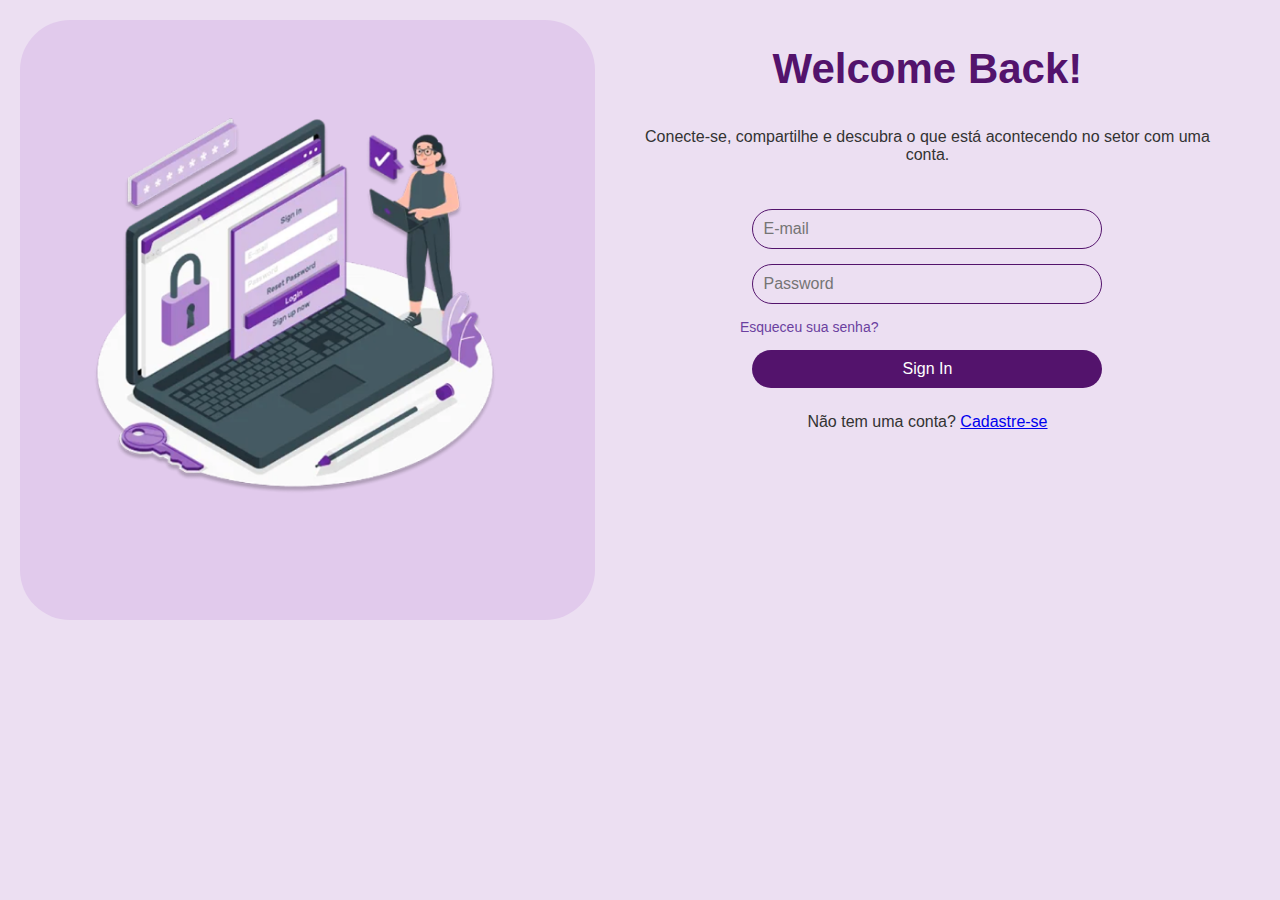
==== commit 76f7a6c6: "iniciando tela home" ====
--- a/index.html
+++ b/index.html
@@ -18,3006013 +18,4 @@
     </div>
     <script src="./assets/js/login.js"></script>
 </body> 
-</html>
-
-
-
-
-
-
-
-
-
-
-
-
-
-
-
-
-
-
-
-
-
-
-
-
-
-
-
-
-
-
-
-
-
-
-
-
-
-
-
-
-
-
-
-
-
-
-
-
-
-
-
-
-
-
-
-
-
-
-
-
-
-
-
-
-
-
-
-
-
-
-
-
-
-
-
-
-
-
-
-
-
-
-
-
-
-
-
-
-
-
-
-
-
-
-
-
-
-
-
-
-
-
-
-
-
-
-
-
-
-
-
-
-
-
-
-
-
-
-
-
-
-
-
-
-
-
-
-
-
-
-
-
-
-
-
-
-
-
-
-
-
-
-
-
-
-
-
-
-
-
-
-
-
-
-
-
-
-
-
-
-
-
-
-
-
-
-
-
-
-
-
-
-
-
-
-
-
-
-
-
-
-
-
-
-
-
-
-
-
-
-
-
-
-
-
-
-
-
-
-
-
-
-
-
-
-
-
-
-
-
-
-
-
-
-
-
-
-
-
-
-
-
-
-
-
-
-
-
-
-
-
-
-
-
-
-
-
-
-
-
-
-
-
-
-
-
-
-
-
-
-
-
-
-
-
-
-
-
-
-
-
-
-
-
-
-
-
-
-
-
-
-
-
-
-
-
-
-
-
-
-
-
-
-
-
-
-
-
-
-
-
-
-
-
-
-
-
-
-
-
-
-
-
-
-
-
-
-
-
-
-
-
-
-
-
-
-
-
-
-
-
-
-
-
-
-
-
-
-
-
-
-
-
-
-
-
-
-
-
-
-
-
-
-
-
-
-
-
-
-
-
-
-
-
-
-
-
-
-
-
-
-
-
-
-
-
-
-
-
-
-
-
-
-
-
-
-
-
-
-
-
-
-
-
-
-
-
-
-
-
-
-
-
-
-
-
-
-
-
-
-
-
-
-
-
-
-
-
-
-
-
-
-
-
-
-
-
-
-
-
-
-
-
-
-
-
-
-
-
-
-
-
-
-
-
-
-
-
-
-
-
-
-
-
-
-
-
-
-
-
-
-
-
-
-
-
-
-
-
-
-
-
-
-
-
-
-
-
-
-
-
-
-
-
-
-
-
-
-
-
-
-
-
-
-
-
-
-
-
-
-
-
-
-
-
-
-
-
-
-
-
-
-
-
-
-
-
-
-
-
-
-
-
-
-
-
-
-
-
-
-
-
-
-
-
-
-
-
-
-
-
-
-
-
-
-
-
-
-
-
-
-
-
-
-
-
-
-
-
-
-
-
-
-
-
-
-
-
-
-
-
-
-
-
-
-
-
-
-
-
-
-
-
-
-
-
-
-
-
-
-
-
-
-
-
-
-
-
-
-
-
-
-
-
-
-
-
-
-
-
-
-
-
-
-
-
-
-
-
-
-
-
-
-
-
-
-
-
-
-
-
-
-
-
-
-
-
-
-
-
-
-
-
-
-
-
-
-
-
-
-
-
-
-
-
-
-
-
-
-
-
-
-
-
-
-
-
-
-
-
-
-
-
-
-
-
-
-
-
-
-
-
-
-
-
-
-
-
-
-
-
-
-
-
-
-
-
-
-
-
-
-
-
-
-
-
-
-
-
-
-
-
-
-
-
-
-
-
-
-
-
-
-
-
-
-
-
-
-
-
-
-
-
-
-
-
-
-
-
-
-
-
-
-
-
-
-
-
-
-
-
-
-
-
-
-
-
-
-
-
-
-
-
-
-
-
-
-
-
-
-
-
-
-
-
-
-
-
-
-
-
-
-
-
-
-
-
-
-
-
-
-
-
-
-
-
-
-
-
-
-
-
-
-
-
-
-
-
-
-
-
-
-
-
-
-
-
-
-
-
-
-
-
-
-
-
-
-
-
-
-
-
-
-
-
-
-
-
-
-
-
-
-
-
-
-
-
-
-
-
-
-
-
-
-
-
-
-
-
-
-
-
-
-
-
-
-
-
-
-
-
-
-
-
-
-
-
-
-
-
-
-
-
-
-
-
-
-
-
-
-
-
-
-
-
-
-
-
-
-
-
-
-
-
-
-
-
-
-
-
-
-
-
-
-
-
-
-
-
-
-
-
-
-
-
-
-
-
-
-
-
-
-
-
-
-
-
-
-
-
-
-
-
-
-
-
-
-
-
-
-
-
-
-
-
-
-
-
-
-
-
-
-
-
-
-
-
-
-
-
-
-
-
-
-
-
-
-
-
-
-
-
-
-
-
-
-
-
-
-
-
-
-
-
-
-
-
-
-
-
-
-
-
-
-
-
-
-
-
-
-
-
-
-
-
-
-
-
-
-
-
-
-
-
-
-
-
-
-
-
-
-
-
-
-
-
-
-
-
-
-
-
-
-
-
-
-
-
-
-
-
-
-
-
-
-
-
-
-
-
-
-
-
-
-
-
-
-
-
-
-
-
-
-
-
-
-
-
-
-
-
-
-
-
-
-
-
-
-
-
-
-
-
-
-
-
-
-
-
-
-
-
-
-
-
-
-
-
-
-
-
-
-
-
-
-
-
-
-
-
-
-
-
-
-
-
-
-
-
-
-
-
-
-
-
-
-
-
-
-
-
-
-
-
-
-
-
-
-
-
-
-
-
-
-
-
-
-
-
-
-
-
-
-
-
-
-
-
-
-
-
-
-
-
-
-
-
-
-
-
-
-
-
-
-
-
-
-
-
-
-
-
-
-
-
-
-
-
-
-
-
-
-
-
-
-
-
-
-
-
-
-
-
-
-
-
-
-
-
-
-
-
-
-
-
-
-
-
-
-
-
-
-
-
-
-
-
-
-
-
-
-
-
-
-
-
-
-
-
-
-
-
-
-
-
-
-
-
-
-
-
-
-
-
-
-
-
-
-
-
-
-
-
-
-
-
-
-
-
-
-
-
-
-
-
-
-
-
-
-
-
-
-
-
-
-
-
-
-
-
-
-
-
-
-
-
-
-
-
-
-
-
-
-
-
-
-
-
-
-
-
-
-
-
-
-
-
-
-
-
-
-
-
-
-
-
-
-
-
-
-
-
-
-
-
-
-
-
-
-
-
-
-
-
-
-
-
-
-
-
-
-
-
-
-
-
-
-
-
-
-
-
-
-
-
-
-
-
-
-
-
-
-
-
-
-
-
-
-
-
-
-
-
-
-
-
-
-
-
-
-
-
-
-
-
-
-
-
-
-
-
-
-
-
-
-
-
-
-
-
-
-
-
-
-
-
-
-
-
-
-
-
-
-
-
-
-
-
-
-
-
-
-
-
-
-
-
-
-
-
-
-
-
-
-
-
-
-
-
-
-
-
-
-
-
-
-
-
-
-
-
-
-
-
-
-
-
-
-
-
-
-
-
-
-
-
-
-
-
-
-
-
-
-
-
-
-
-
-
-
-
-
-
-
-
-
-
-
-
-
-
-
-
-
-
-
-
-
-
-
-
-
-
-
-
-
-
-
-
-
-
-
-
-
-
-
-
-
-
-
-
-
-
-
-
-
-
-
-
-
-
-
-
-
-
-
-
-
-
-
-
-
-
-
-
-
-
-
-
-
-
-
-
-
-
-
-
-
-
-
-
-
-
-
-
-
-
-
-
-
-
-
-
-
-
-
-
-
-
-
-
-
-
-
-
-
-
-
-
-
-
-
-
-
-
-
-
-
-
-
-
-
-
-
-
-
-
-
-
-
-
-
-
-
-
-
-
-
-
-
-
-
-
-
-
-
-
-
-
-
-
-
-
-
-
-
-
-
-
-
-
-
-
-
-
-
-
-
-
-
-
-
-
-
-
-
-
-
-
-
-
-
-
-
-
-
-
-
-
-
-
-
-
-
-
-
-
-
-
-
-
-
-
-
-
-
-
-
-
-
-
-
-
-
-
-
-
-
-
-
-
-
-
-
-
-
-
-
-
-
-
-
-
-
-
-
-
-
-
-
-
-
-
-
-
-
-
-
-
-
-
-
-
-
-
-
-
-
-
-
-
-
-
-
-
-
-
-
-
-
-
-
-
-
-
-
-
-
-
-
-
-
-
-
-
-
-
-
-
-
-
-
-
-
-
-
-
-
-
-
-
-
-
-
-
-
-
-
-
-
-
-
-
-
-
-
-
-
-
-
-
-
-
-
-
-
-
-
-
-
-
-
-
-
-
-
-
-
-
-
-
-
-
-
-
-
-
-
-
-
-
-
-
-
-
-
-
-
-
-
-
-
-
-
-
-
-
-
-
-
-
-
-
-
-
-
-
-
-
-
-
-
-
-
-
-
-
-
-
-
-
-
-
-
-
-
-
-
-
-
-
-
-
-
-
-
-
-
-
-
-
-
-
-
-
-
-
-
-
-
-
-
-
-
-
-
-
-
-
-
-
-
-
-
-
-
-
-
-
-
-
-
-
-
-
-
-
-
-
-
-
-
-
-
-
-
-
-
-
-
-
-
-
-
-
-
-
-
-
-
-
-
-
-
-
-
-
-
-
-
-
-
-
-
-
-
-
-
-
-
-
-
-
-
-
-
-
-
-
-
-
-
-
-
-
-
-
-
-
-
-
-
-
-
-
-
-
-
-
-
-
-
-
-
-
-
-
-
-
-
-
-
-
-
-
-
-
-
-
-
-
-
-
-
-
-
-
-
-
-
-
-
-
-
-
-
-
-
-
-
-
-
-
-
-
-
-
-
-
-
-
-
-
-
-
-
-
-
-
-
-
-
-
-
-
-
-
-
-
-
-
-
-
-
-
-
-
-
-
-
-
-
-
-
-
-
-
-
-
-
-
-
-
-
-
-
-
-
-
-
-
-
-
-
-
-
-
-
-
-
-
-
-
-
-
-
-
-
-
-
-
-
-
-
-
-
-
-
-
-
-
-
-
-
-
-
-
-
-
-
-
-
-
-
-
-
-
-
-
-
-
-
-
-
-
-
-
-
-
-
-
-
-
-
-
-
-
-
-
-
-
-
-
-
-
-
-
-
-
-
-
-
-
-
-
-
-
-
-
-
-
-
-
-
-
-
-
-
-
-
-
-
-
-
-
-
-
-
-
-
-
-
-
-
-
-
-
-
-
-
-
-
-
-
-
-
-
-
-
-
-
-
-
-
-
-
-
-
-
-
-
-
-
-
-
-
-
-
-
-
-
-
-
-
-
-
-
-
-
-
-
-
-
-
-
-
-
-
-
-
-
-
-
-
-
-
-
-
-
-
-
-
-
-
-
-
-
-
-
-
-
-
-
-
-
-
-
-
-
-
-
-
-
-
-
-
-
-
-
-
-
-
-
-
-
-
-
-
-
-
-
-
-
-
-
-
-
-
-
-
-
-
-
-
-
-
-
-
-
-
-
-
-
-
-
-
-
-
-
-
-
-
-
-
-
-
-
-
-
-
-
-
-
-
-
-
-
-
-
-
-
-
-
-
-
-
-
-
-
-
-
-
-
-
-
-
-
-
-
-
-
-
-
-
-
-
-
-
-
-
-
-
-
-
-
-
-
-
-
-
-
-
-
-
-
-
-
-
-
-
-
-
-
-
-
-
-
-
-
-
-
-
-
-
-
-
-
-
-
-
-
-
-
-
-
-
-
-
-
-
-
-
-
-
-
-
-
-
-
-
-
-
-
-
-
-
-
-
-
-
-
-
-
-
-
-
-
-
-
-
-
-
-
-
-
-
-
-
-
-
-
-
-
-
-
-
-
-
-
-
-
-
-
-
-
-
-
-
-
-
-
-
-
-
-
-
-
-
-
-
-
-
-
-
-
-
-
-
-
-
-
-
-
-
-
-
-
-
-
-
-
-
-
-
-
-
-
-
-
-
-
-
-
-
-
-
-
-
-
-
-
-
-
-
-
-
-
-
-
-
-
-
-
-
-
-
-
-
-
-
-
-
-
-
-
-
-
-
-
-
-
-
-
-
-
-
-
-
-
-
-
-
-
-
-
-
-
-
-
-
-
-
-
-
-
-
-
-
-
-
-
-
-
-
-
-
-
-
-
-
-
-
-
-
-
-
-
-
-
-
-
-
-
-
-
-
-
-
-
-
-
-
-
-
-
-
-
-
-
-
-
-
-
-
-
-
-
-
-
-
-
-
-
-
-
-
-
-
-
-
-
-
-
-
-
-
-
-
-
-
-
-
-
-
-
-
-
-
-
-
-
-
-
-
-
-
-
-
-
-
-
-
-
-
-
-
-
-
-
-
-
-
-
-
-
-
-
-
-
-
-
-
-
-
-
-
-
-
-
-
-
-
-
-
-
-
-
-
-
-
-
-
-
-
-
-
-
-
-
-
-
-
-
-
-
-
-
-
-
-
-
-
-
-
-
-
-
-
-
-
-
-
-
-
-
-
-
-
-
-
-
-
-
-
-
-
-
-
-
-
-
-
-
-
-
-
-
-
-
-
-
-
-
-
-
-
-
-
-
-
-
-
-
-
-
-
-
-
-
-
-
-
-
-
-
-
-
-
-
-
-
-
-
-
-
-
-
-
-
-
-
-
-
-
-
-
-
-
-
-
-
-
-
-
-
-
-
-
-
-
-
-
-
-
-
-
-
-
-
-
-
-
-
-
-
-
-
-
-
-
-
-
-
-
-
-
-
-
-
-
-
-
-
-
-
-
-
-
-
-
-
-
-
-
-
-
-
-
-
-
-
-
-
-
-
-
-
-
-
-
-
-
-
-
-
-
-
-
-
-
-
-
-
-
-
-
-
-
-
-
-
-
-
-
-
-
-
-
-
-
-
-
-
-
-
-
-
-
-
-
-
-
-
-
-
-
-
-
-
-
-
-
-
-
-
-
-
-
-
-
-
-
-
-
-
-
-
-
-
-
-
-
-
-
-
-
-
-
-
-
-
-
-
-
-
-
-
-
-
-
-
-
-
-
-
-
-
-
-
-
-
-
-
-
-
-
-
-
-
-
-
-
-
-
-
-
-
-
-
-
-
-
-
-
-
-
-
-
-
-
-
-
-
-
-
-
-
-
-
-
-
-
-
-
-
-
-
-
-
-
-
-
-
-
-
-
-
-
-
-
-
-
-
-
-
-
-
-
-
-
-
-
-
-
-
-
-
-
-
-
-
-
-
-
-
-
-
-
-
-
-
-
-
-
-
-
-
-
-
-
-
-
-
-
-
-
-
-
-
-
-
-
-
-
-
-
-
-
-
-
-
-
-
-
-
-
-
-
-
-
-
-
-
-
-
-
-
-
-
-
-
-
-
-
-
-
-
-
-
-
-
-
-
-
-
-
-
-
-
-
-
-
-
-
-
-
-
-
-
-
-
-
-
-
-
-
-
-
-
-
-
-
-
-
-
-
-
-
-
-
-
-
-
-
-
-
-
-
-
-
-
-
-
-
-
-
-
-
-
-
-
-
-
-
-
-
-
-
-
-
-
-
-
-
-
-
-
-
-
-
-
-
-
-
-
-
-
-
-
-
-
-
-
-
-
-
-
-
-
-
-
-
-
-
-
-
-
-
-
-
-
-
-
-
-
-
-
-
-
-
-
-
-
-
-
-
-
-
-
-
-
-
-
-
-
-
-
-
-
-
-
-
-
-
-
-
-
-
-
-
-
-
-
-
-
-
-
-
-
-
-
-
-
-
-
-
-
-
-
-
-
-
-
-
-
-
-
-
-
-
-
-
-
-
-
-
-
-
-
-
-
-
-
-
-
-
-
-
-
-
-
-
-
-
-
-
-
-
-
-
-
-
-
-
-
-
-
-
-
-
-
-
-
-
-
-
-
-
-
-
-
-
-
-
-
-
-
-
-
-
-
-
-
-
-
-
-
-
-
-
-
-
-
-
-
-
-
-
-
-
-
-
-
-
-
-
-
-
-
-
-
-
-
-
-
-
-
-
-
-
-
-
-
-
-
-
-
-
-
-
-
-
-
-
-
-
-
-
-
-
-
-
-
-
-
-
-
-
-
-
-
-
-
-
-
-
-
-
-
-
-
-
-
-
-
-
-
-
-
-
-
-
-
-
-
-
-
-
-
-
-
-
-
-
-
-
-
-
-
-
-
-
-
-
-
-
-
-
-
-
-
-
-
-
-
-
-
-
-
-
-
-
-
-
-
-
-
-
-
-
-
-
-
-
-
-
-
-
-
-
-
-
-
-
-
-
-
-
-
-
-
-
-
-
-
-
-
-
-
-
-
-
-
-
-
-
-
-
-
-
-
-
-
-
-
-
-
-
-
-
-
-
-
-
-
-
-
-
-
-
-
-
-
-
-
-
-
-
-
-
-
-
-
-
-
-
-
-
-
-
-
-
-
-
-
-
-
-
-
-
-
-
-
-
-
-
-
-
-
-
-
-
-
-
-
-
-
-
-
-
-
-
-
-
-
-
-
-
-
-
-
-
-
-
-
-
-
-
-
-
-
-
-
-
-
-
-
-
-
-
-
-
-
-
-
-
-
-
-
-
-
-
-
-
-
-
-
-
-
-
-
-
-
-
-
-
-
-
-
-
-
-
-
-
-
-
-
-
-
-
-
-
-
-
-
-
-
-
-
-
-
-
-
-
-
-
-
-
-
-
-
-
-
-
-
-
-
-
-
-
-
-
-
-
-
-
-
-
-
-
-
-
-
-
-
-
-
-
-
-
-
-
-
-
-
-
-
-
-
-
-
-
-
-
-
-
-
-
-
-
-
-
-
-
-
-
-
-
-
-
-
-
-
-
-
-
-
-
-
-
-
-
-
-
-
-
-
-
-
-
-
-
-
-
-
-
-
-
-
-
-
-
-
-
-
-
-
-
-
-
-
-
-
-
-
-
-
-
-
-
-
-
-
-
-
-
-
-
-
-
-
-
-
-
-
-
-
-
-
-
-
-
-
-
-
-
-
-
-
-
-
-
-
-
-
-
-
-
-
-
-
-
-
-
-
-
-
-
-
-
-
-
-
-
-
-
-
-
-
-
-
-
-
-
-
-
-
-
-
-
-
-
-
-
-
-
-
-
-
-
-
-
-
-
-
-
-
-
-
-
-
-
-
-
-
-
-
-
-
-
-
-
-
-
-
-
-
-
-
-
-
-
-
-
-
-
-
-
-
-
-
-
-
-
-
-
-
-
-
-
-
-
-
-
-
-
-
-
-
-
-
-
-
-
-
-
-
-
-
-
-
-
-
-
-
-
-
-
-
-
-
-
-
-
-
-
-
-
-
-
-
-
-
-
-
-
-
-
-
-
-
-
-
-
-
-
-
-
-
-
-
-
-
-
-
-
-
-
-
-
-
-
-
-
-
-
-
-
-
-
-
-
-
-
-
-
-
-
-
-
-
-
-
-
-
-
-
-
-
-
-
-
-
-
-
-
-
-
-
-
-
-
-
-
-
-
-
-
-
-
-
-
-
-
-
-
-
-
-
-
-
-
-
-
-
-
-
-
-
-
-
-
-
-
-
-
-
-
-
-
-
-
-
-
-
-
-
-
-
-
-
-
-
-
-
-
-
-
-
-
-
-
-
-
-
-
-
-
-
-
-
-
-
-
-
-
-
-
-
-
-
-
-
-
-
-
-
-
-
-
-
-
-
-
-
-
-
-
-
-
-
-
-
-
-
-
-
-
-
-
-
-
-
-
-
-
-
-
-
-
-
-
-
-
-
-
-
-
-
-
-
-
-
-
-
-
-
-
-
-
-
-
-
-
-
-
-
-
-
-
-
-
-
-
-
-
-
-
-
-
-
-
-
-
-
-
-
-
-
-
-
-
-
-
-
-
-
-
-
-
-
-
-
-
-
-
-
-
-
-
-
-
-
-
-
-
-
-
-
-
-
-
-
-
-
-
-
-
-
-
-
-
-
-
-
-
-
-
-
-
-
-
-
-
-
-
-
-
-
-
-
-
-
-
-
-
-
-
-
-
-
-
-
-
-
-
-
-
-
-
-
-
-
-
-
-
-
-
-
-
-
-
-
-
-
-
-
-
-
-
-
-
-
-
-
-
-
-
-
-
-
-
-
-
-
-
-
-
-
-
-
-
-
-
-
-
-
-
-
-
-
-
-
-
-
-
-
-
-
-
-
-
-
-
-
-
-
-
-
-
-
-
-
-
-
-
-
-
-
-
-
-
-
-
-
-
-
-
-
-
-
-
-
-
-
-
-
-
-
-
-
-
-
-
-
-
-
-
-
-
-
-
-
-
-
-
-
-
-
-
-
-
-
-
-
-
-
-
-
-
-
-
-
-
-
-
-
-
-
-
-
-
-
-
-
-
-
-
-
-
-
-
-
-
-
-
-
-
-
-
-
-
-
-
-
-
-
-
-
-
-
-
-
-
-
-
-
-
-
-
-
-
-
-
-
-
-
-
-
-
-
-
-
-
-
-
-
-
-
-
-
-
-
-
-
-
-
-
-
-
-
-
-
-
-
-
-
-
-
-
-
-
-
-
-
-
-
-
-
-
-
-
-
-
-
-
-
-
-
-
-
-
-
-
-
-
-
-
-
-
-
-
-
-
-
-
-
-
-
-
-
-
-
-
-
-
-
-
-
-
-
-
-
-
-
-
-
-
-
-
-
-
-
-
-
-
-
-
-
-
-
-
-
-
-
-
-
-
-
-
-
-
-
-
-
-
-
-
-
-
-
-
-
-
-
-
-
-
-
-
-
-
-
-
-
-
-
-
-
-
-
-
-
-
-
-
-
-
-
-
-
-
-
-
-
-
-
-
-
-
-
-
-
-
-
-
-
-
-
-
-
-
-
-
-
-
-
-
-
-
-
-
-
-
-
-
-
-
-
-
-
-
-
-
-
-
-
-
-
-
-
-
-
-
-
-
-
-
-
-
-
-
-
-
-
-
-
-
-
-
-
-
-
-
-
-
-
-
-
-
-
-
-
-
-
-
-
-
-
-
-
-
-
-
-
-
-
-
-
-
-
-
-
-
-
-
-
-
-
-
-
-
-
-
-
-
-
-
-
-
-
-
-
-
-
-
-
-
-
-
-
-
-
-
-
-
-
-
-
-
-
-
-
-
-
-
-
-
-
-
-
-
-
-
-
-
-
-
-
-
-
-
-
-
-
-
-
-
-
-
-
-
-
-
-
-
-
-
-
-
-
-
-
-
-
-
-
-
-
-
-
-
-
-
-
-
-
-
-
-
-
-
-
-
-
-
-
-
-
-
-
-
-
-
-
-
-
-
-
-
-
-
-
-
-
-
-
-
-
-
-
-
-
-
-
-
-
-
-
-
-
-
-
-
-
-
-
-
-
-
-
-
-
-
-
-
-
-
-
-
-
-
-
-
-
-
-
-
-
-
-
-
-
-
-
-
-
-
-
-
-
-
-
-
-
-
-
-
-
-
-
-
-
-
-
-
-
-
-
-
-
-
-
-
-
-
-
-
-
-
-
-
-
-
-
-
-
-
-
-
-
-
-
-
-
-
-
-
-
-
-
-
-
-
-
-
-
-
-
-
-
-
-
-
-
-
-
-
-
-
-
-
-
-
-
-
-
-
-
-
-
-
-
-
-
-
-
-
-
-
-
-
-
-
-
-
-
-
-
-
-
-
-
-
-
-
-
-
-
-
-
-
-
-
-
-
-
-
-
-
-
-
-
-
-
-
-
-
-
-
-
-
-
-
-
-
-
-
-
-
-
-
-
-
-
-
-
-
-
-
-
-
-
-
-
-
-
-
-
-
-
-
-
-
-
-
-
-
-
-
-
-
-
-
-
-
-
-
-
-
-
-
-
-
-
-
-
-
-
-
-
-
-
-
-
-
-
-
-
-
-
-
-
-
-
-
-
-
-
-
-
-
-
-
-
-
-
-
-
-
-
-
-
-
-
-
-
-
-
-
-
-
-
-
-
-
-
-
-
-
-
-
-
-
-
-
-
-
-
-
-
-
-
-
-
-
-
-
-
-
-
-
-
-
-
-
-
-
-
-
-
-
-
-
-
-
-
-
-
-
-
-
-
-
-
-
-
-
-
-
-
-
-
-
-
-
-
-
-
-
-
-
-
-
-
-
-
-
-
-
-
-
-
-
-
-
-
-
-
-
-
-
-
-
-
-
-
-
-
-
-
-
-
-
-
-
-
-
-
-
-
-
-
-
-
-
-
-
-
-
-
-
-
-
-
-
-
-
-
-
-
-
-
-
-
-
-
-
-
-
-
-
-
-
-
-
-
-
-
-
-
-
-
-
-
-
-
-
-
-
-
-
-
-
-
-
-
-
-
-
-
-
-
-
-
-
-
-
-
-
-
-
-
-
-
-
-
-
-
-
-
-
-
-
-
-
-
-
-
-
-
-
-
-
-
-
-
-
-
-
-
-
-
-
-
-
-
-
-
-
-
-
-
-
-
-
-
-
-
-
-
-
-
-
-
-
-
-
-
-
-
-
-
-
-
-
-
-
-
-
-
-
-
-
-
-
-
-
-
-
-
-
-
-
-
-
-
-
-
-
-
-
-
-
-
-
-
-
-
-
-
-
-
-
-
-
-
-
-
-
-
-
-
-
-
-
-
-
-
-
-
-
-
-
-
-
-
-
-
-
-
-
-
-
-
-
-
-
-
-
-
-
-
-
-
-
-
-
-
-
-
-
-
-
-
-
-
-
-
-
-
-
-
-
-
-
-
-
-
-
-
-
-
-
-
-
-
-
-
-
-
-
-
-
-
-
-
-
-
-
-
-
-
-
-
-
-
-
-
-
-
-
-
-
-
-
-
-
-
-
-
-
-
-
-
-
-
-
-
-
-
-
-
-
-
-
-
-
-
-
-
-
-
-
-
-
-
-
-
-
-
-
-
-
-
-
-
-
-
-
-
-
-
-
-
-
-
-
-
-
-
-
-
-
-
-
-
-
-
-
-
-
-
-
-
-
-
-
-
-
-
-
-
-
-
-
-
-
-
-
-
-
-
-
-
-
-
-
-
-
-
-
-
-
-
-
-
-
-
-
-
-
-
-
-
-
-
-
-
-
-
-
-
-
-
-
-
-
-
-
-
-
-
-
-
-
-
-
-
-
-
-
-
-
-
-
-
-
-
-
-
-
-
-
-
-
-
-
-
-
-
-
-
-
-
-
-
-
-
-
-
-
-
-
-
-
-
-
-
-
-
-
-
-
-
-
-
-
-
-
-
-
-
-
-
-
-
-
-
-
-
-
-
-
-
-
-
-
-
-
-
-
-
-
-
-
-
-
-
-
-
-
-
-
-
-
-
-
-
-
-
-
-
-
-
-
-
-
-
-
-
-
-
-
-
-
-
-
-
-
-
-
-
-
-
-
-
-
-
-
-
-
-
-
-
-
-
-
-
-
-
-
-
-
-
-
-
-
-
-
-
-
-
-
-
-
-
-
-
-
-
-
-
-
-
-
-
-
-
-
-
-
-
-
-
-
-
-
-
-
-
-
-
-
-
-
-
-
-
-
-
-
-
-
-
-
-
-
-
-
-
-
-
-
-
-
-
-
-
-
-
-
-
-
-
-
-
-
-
-
-
-
-
-
-
-
-
-
-
-
-
-
-
-
-
-
-
-
-
-
-
-
-
-
-
-
-
-
-
-
-
-
-
-
-
-
-
-
-
-
-
-
-
-
-
-
-
-
-
-
-
-
-
-
-
-
-
-
-
-
-
-
-
-
-
-
-
-
-
-
-
-
-
-
-
-
-
-
-
-
-
-
-
-
-
-
-
-
-
-
-
-
-
-
-
-
-
-
-
-
-
-
-
-
-
-
-
-
-
-
-
-
-
-
-
-
-
-
-
-
-
-
-
-
-
-
-
-
-
-
-
-
-
-
-
-
-
-
-
-
-
-
-
-
-
-
-
-
-
-
-
-
-
-
-
-
-
-
-
-
-
-
-
-
-
-
-
-
-
-
-
-
-
-
-
-
-
-
-
-
-
-
-
-
-
-
-
-
-
-
-
-
-
-
-
-
-
-
-
-
-
-
-
-
-
-
-
-
-
-
-
-
-
-
-
-
-
-
-
-
-
-
-
-
-
-
-
-
-
-
-
-
-
-
-
-
-
-
-
-
-
-
-
-
-
-
-
-
-
-
-
-
-
-
-
-
-
-
-
-
-
-
-
-
-
-
-
-
-
-
-
-
-
-
-
-
-
-
-
-
-
-
-
-
-
-
-
-
-
-
-
-
-
-
-
-
-
-
-
-
-
-
-
-
-
-
-
-
-
-
-
-
-
-
-
-
-
-
-
-
-
-
-
-
-
-
-
-
-
-
-
-
-
-
-
-
-
-
-
-
-
-
-
-
-
-
-
-
-
-
-
-
-
-
-
-
-
-
-
-
-
-
-
-
-
-
-
-
-
-
-
-
-
-
-
-
-
-
-
-
-
-
-
-
-
-
-
-
-
-
-
-
-
-
-
-
-
-
-
-
-
-
-
-
-
-
-
-
-
-
-
-
-
-
-
-
-
-
-
-
-
-
-
-
-
-
-
-
-
-
-
-
-
-
-
-
-
-
-
-
-
-
-
-
-
-
-
-
-
-
-
-
-
-
-
-
-
-
-
-
-
-
-
-
-
-
-
-
-
-
-
-
-
-
-
-
-
-
-
-
-
-
-
-
-
-
-
-
-
-
-
-
-
-
-
-
-
-
-
-
-
-
-
-
-
-
-
-
-
-
-
-
-
-
-
-
-
-
-
-
-
-
-
-
-
-
-
-
-
-
-
-
-
-
-
-
-
-
-
-
-
-
-
-
-
-
-
-
-
-
-
-
-
-
-
-
-
-
-
-
-
-
-
-
-
-
-
-
-
-
-
-
-
-
-
-
-
-
-
-
-
-
-
-
-
-
-
-
-
-
-
-
-
-
-
-
-
-
-
-
-
-
-
-
-
-
-
-
-
-
-
-
-
-
-
-
-
-
-
-
-
-
-
-
-
-
-
-
-
-
-
-
-
-
-
-
-
-
-
-
-
-
-
-
-
-
-
-
-
-
-
-
-
-
-
-
-
-
-
-
-
-
-
-
-
-
-
-
-
-
-
-
-
-
-
-
-
-
-
-
-
-
-
-
-
-
-
-
-
-
-
-
-
-
-
-
-
-
-
-
-
-
-
-
-
-
-
-
-
-
-
-
-
-
-
-
-
-
-
-
-
-
-
-
-
-
-
-
-
-
-
-
-
-
-
-
-
-
-
-
-
-
-
-
-
-
-
-
-
-
-
-
-
-
-
-
-
-
-
-
-
-
-
-
-
-
-
-
-
-
-
-
-
-
-
-
-
-
-
-
-
-
-
-
-
-
-
-
-
-
-
-
-
-
-
-
-
-
-
-
-
-
-
-
-
-
-
-
-
-
-
-
-
-
-
-
-
-
-
-
-
-
-
-
-
-
-
-
-
-
-
-
-
-
-
-
-
-
-
-
-
-
-
-
-
-
-
-
-
-
-
-
-
-
-
-
-
-
-
-
-
-
-
-
-
-
-
-
-
-
-
-
-
-
-
-
-
-
-
-
-
-
-
-
-
-
-
-
-
-
-
-
-
-
-
-
-
-
-
-
-
-
-
-
-
-
-
-
-
-
-
-
-
-
-
-
-
-
-
-
-
-
-
-
-
-
-
-
-
-
-
-
-
-
-
-
-
-
-
-
-
-
-
-
-
-
-
-
-
-
-
-
-
-
-
-
-
-
-
-
-
-
-
-
-
-
-
-
-
-
-
-
-
-
-
-
-
-
-
-
-
-
-
-
-
-
-
-
-
-
-
-
-
-
-
-
-
-
-
-
-
-
-
-
-
-
-
-
-
-
-
-
-
-
-
-
-
-
-
-
-
-
-
-
-
-
-
-
-
-
-
-
-
-
-
-
-
-
-
-
-
-
-
-
-
-
-
-
-
-
-
-
-
-
-
-
-
-
-
-
-
-
-
-
-
-
-
-
-
-
-
-
-
-
-
-
-
-
-
-
-
-
-
-
-
-
-
-
-
-
-
-
-
-
-
-
-
-
-
-
-
-
-
-
-
-
-
-
-
-
-
-
-
-
-
-
-
-
-
-
-
-
-
-
-
-
-
-
-
-
-
-
-
-
-
-
-
-
-
-
-
-
-
-
-
-
-
-
-
-
-
-
-
-
-
-
-
-
-
-
-
-
-
-
-
-
-
-
-
-
-
-
-
-
-
-
-
-
-
-
-
-
-
-
-
-
-
-
-
-
-
-
-
-
-
-
-
-
-
-
-
-
-
-
-
-
-
-
-
-
-
-
-
-
-
-
-
-
-
-
-
-
-
-
-
-
-
-
-
-
-
-
-
-
-
-
-
-
-
-
-
-
-
-
-
-
-
-
-
-
-
-
-
-
-
-
-
-
-
-
-
-
-
-
-
-
-
-
-
-
-
-
-
-
-
-
-
-
-
-
-
-
-
-
-
-
-
-
-
-
-
-
-
-
-
-
-
-
-
-
-
-
-
-
-
-
-
-
-
-
-
-
-
-
-
-
-
-
-
-
-
-
-
-
-
-
-
-
-
-
-
-
-
-
-
-
-
-
-
-
-
-
-
-
-
-
-
-
-
-
-
-
-
-
-
-
-
-
-
-
-
-
-
-
-
-
-
-
-
-
-
-
-
-
-
-
-
-
-
-
-
-
-
-
-
-
-
-
-
-
-
-
-
-
-
-
-
-
-
-
-
-
-
-
-
-
-
-
-
-
-
-
-
-
-
-
-
-
-
-
-
-
-
-
-
-
-
-
-
-
-
-
-
-
-
-
-
-
-
-
-
-
-
-
-
-
-
-
-
-
-
-
-
-
-
-
-
-
-
-
-
-
-
-
-
-
-
-
-
-
-
-
-
-
-
-
-
-
-
-
-
-
-
-
-
-
-
-
-
-
-
-
-
-
-
-
-
-
-
-
-
-
-
-
-
-
-
-
-
-
-
-
-
-
-
-
-
-
-
-
-
-
-
-
-
-
-
-
-
-
-
-
-
-
-
-
-
-
-
-
-
-
-
-
-
-
-
-
-
-
-
-
-
-
-
-
-
-
-
-
-
-
-
-
-
-
-
-
-
-
-
-
-
-
-
-
-
-
-
-
-
-
-
-
-
-
-
-
-
-
-
-
-
-
-
-
-
-
-
-
-
-
-
-
-
-
-
-
-
-
-
-
-
-
-
-
-
-
-
-
-
-
-
-
-
-
-
-
-
-
-
-
-
-
-
-
-
-
-
-
-
-
-
-
-
-
-
-
-
-
-
-
-
-
-
-
-
-
-
-
-
-
-
-
-
-
-
-
-
-
-
-
-
-
-
-
-
-
-
-
-
-
-
-
-
-
-
-
-
-
-
-
-
-
-
-
-
-
-
-
-
-
-
-
-
-
-
-
-
-
-
-
-
-
-
-
-
-
-
-
-
-
-
-
-
-
-
-
-
-
-
-
-
-
-
-
-
-
-
-
-
-
-
-
-
-
-
-
-
-
-
-
-
-
-
-
-
-
-
-
-
-
-
-
-
-
-
-
-
-
-
-
-
-
-
-
-
-
-
-
-
-
-
-
-
-
-
-
-
-
-
-
-
-
-
-
-
-
-
-
-
-
-
-
-
-
-
-
-
-
-
-
-
-
-
-
-
-
-
-
-
-
-
-
-
-
-
-
-
-
-
-
-
-
-
-
-
-
-
-
-
-
-
-
-
-
-
-
-
-
-
-
-
-
-
-
-
-
-
-
-
-
-
-
-
-
-
-
-
-
-
-
-
-
-
-
-
-
-
-
-
-
-
-
-
-
-
-
-
-
-
-
-
-
-
-
-
-
-
-
-
-
-
-
-
-
-
-
-
-
-
-
-
-
-
-
-
-
-
-
-
-
-
-
-
-
-
-
-
-
-
-
-
-
-
-
-
-
-
-
-
-
-
-
-
-
-
-
-
-
-
-
-
-
-
-
-
-
-
-
-
-
-
-
-
-
-
-
-
-
-
-
-
-
-
-
-
-
-
-
-
-
-
-
-
-
-
-
-
-
-
-
-
-
-
-
-
-
-
-
-
-
-
-
-
-
-
-
-
-
-
-
-
-
-
-
-
-
-
-
-
-
-
-
-
-
-
-
-
-
-
-
-
-
-
-
-
-
-
-
-
-
-
-
-
-
-
-
-
-
-
-
-
-
-
-
-
-
-
-
-
-
-
-
-
-
-
-
-
-
-
-
-
-
-
-
-
-
-
-
-
-
-
-
-
-
-
-
-
-
-
-
-
-
-
-
-
-
-
-
-
-
-
-
-
-
-
-
-
-
-
-
-
-
-
-
-
-
-
-
-
-
-
-
-
-
-
-
-
-
-
-
-
-
-
-
-
-
-
-
-
-
-
-
-
-
-
-
-
-
-
-
-
-
-
-
-
-
-
-
-
-
-
-
-
-
-
-
-
-
-
-
-
-
-
-
-
-
-
-
-
-
-
-
-
-
-
-
-
-
-
-
-
-
-
-
-
-
-
-
-
-
-
-
-
-
-
-
-
-
-
-
-
-
-
-
-
-
-
-
-
-
-
-
-
-
-
-
-
-
-
-
-
-
-
-
-
-
-
-
-
-
-
-
-
-
-
-
-
-
-
-
-
-
-
-
-
-
-
-
-
-
-
-
-
-
-
-
-
-
-
-
-
-
-
-
-
-
-
-
-
-
-
-
-
-
-
-
-
-
-
-
-
-
-
-
-
-
-
-
-
-
-
-
-
-
-
-
-
-
-
-
-
-
-
-
-
-
-
-
-
-
-
-
-
-
-
-
-
-
-
-
-
-
-
-
-
-
-
-
-
-
-
-
-
-
-
-
-
-
-
-
-
-
-
-
-
-
-
-
-
-
-
-
-
-
-
-
-
-
-
-
-
-
-
-
-
-
-
-
-
-
-
-
-
-
-
-
-
-
-
-
-
-
-
-
-
-
-
-
-
-
-
-
-
-
-
-
-
-
-
-
-
-
-
-
-
-
-
-
-
-
-
-
-
-
-
-
-
-
-
-
-
-
-
-
-
-
-
-
-
-
-
-
-
-
-
-
-
-
-
-
-
-
-
-
-
-
-
-
-
-
-
-
-
-
-
-
-
-
-
-
-
-
-
-
-
-
-
-
-
-
-
-
-
-
-
-
-
-
-
-
-
-
-
-
-
-
-
-
-
-
-
-
-
-
-
-
-
-
-
-
-
-
-
-
-
-
-
-
-
-
-
-
-
-
-
-
-
-
-
-
-
-
-
-
-
-
-
-
-
-
-
-
-
-
-
-
-
-
-
-
-
-
-
-
-
-
-
-
-
-
-
-
-
-
-
-
-
-
-
-
-
-
-
-
-
-
-
-
-
-
-
-
-
-
-
-
-
-
-
-
-
-
-
-
-
-
-
-
-
-
-
-
-
-
-
-
-
-
-
-
-
-
-
-
-
-
-
-
-
-
-
-
-
-
-
-
-
-
-
-
-
-
-
-
-
-
-
-
-
-
-
-
-
-
-
-
-
-
-
-
-
-
-
-
-
-
-
-
-
-
-
-
-
-
-
-
-
-
-
-
-
-
-
-
-
-
-
-
-
-
-
-
-
-
-
-
-
-
-
-
-
-
-
-
-
-
-
-
-
-
-
-
-
-
-
-
-
-
-
-
-
-
-
-
-
-
-
-
-
-
-
-
-
-
-
-
-
-
-
-
-
-
-
-
-
-
-
-
-
-
-
-
-
-
-
-
-
-
-
-
-
-
-
-
-
-
-
-
-
-
-
-
-
-
-
-
-
-
-
-
-
-
-
-
-
-
-
-
-
-
-
-
-
-
-
-
-
-
-
-
-
-
-
-
-
-
-
-
-
-
-
-
-
-
-
-
-
-
-
-
-
-
-
-
-
-
-
-
-
-
-
-
-
-
-
-
-
-
-
-
-
-
-
-
-
-
-
-
-
-
-
-
-
-
-
-
-
-
-
-
-
-
-
-
-
-
-
-
-
-
-
-
-
-
-
-
-
-
-
-
-
-
-
-
-
-
-
-
-
-
-
-
-
-
-
-
-
-
-
-
-
-
-
-
-
-
-
-
-
-
-
-
-
-
-
-
-
-
-
-
-
-
-
-
-
-
-
-
-
-
-
-
-
-
-
-
-
-
-
-
-
-
-
-
-
-
-
-
-
-
-
-
-
-
-
-
-
-
-
-
-
-
-
-
-
-
-
-
-
-
-
-
-
-
-
-
-
-
-
-
-
-
-
-
-
-
-
-
-
-
-
-
-
-
-
-
-
-
-
-
-
-
-
-
-
-
-
-
-
-
-
-
-
-
-
-
-
-
-
-
-
-
-
-
-
-
-
-
-
-
-
-
-
-
-
-
-
-
-
-
-
-
-
-
-
-
-
-
-
-
-
-
-
-
-
-
-
-
-
-
-
-
-
-
-
-
-
-
-
-
-
-
-
-
-
-
-
-
-
-
-
-
-
-
-
-
-
-
-
-
-
-
-
-
-
-
-
-
-
-
-
-
-
-
-
-
-
-
-
-
-
-
-
-
-
-
-
-
-
-
-
-
-
-
-
-
-
-
-
-
-
-
-
-
-
-
-
-
-
-
-
-
-
-
-
-
-
-
-
-
-
-
-
-
-
-
-
-
-
-
-
-
-
-
-
-
-
-
-
-
-
-
-
-
-
-
-
-
-
-
-
-
-
-
-
-
-
-
-
-
-
-
-
-
-
-
-
-
-
-
-
-
-
-
-
-
-
-
-
-
-
-
-
-
-
-
-
-
-
-
-
-
-
-
-
-
-
-
-
-
-
-
-
-
-
-
-
-
-
-
-
-
-
-
-
-
-
-
-
-
-
-
-
-
-
-
-
-
-
-
-
-
-
-
-
-
-
-
-
-
-
-
-
-
-
-
-
-
-
-
-
-
-
-
-
-
-
-
-
-
-
-
-
-
-
-
-
-
-
-
-
-
-
-
-
-
-
-
-
-
-
-
-
-
-
-
-
-
-
-
-
-
-
-
-
-
-
-
-
-
-
-
-
-
-
-
-
-
-
-
-
-
-
-
-
-
-
-
-
-
-
-
-
-
-
-
-
-
-
-
-
-
-
-
-
-
-
-
-
-
-
-
-
-
-
-
-
-
-
-
-
-
-
-
-
-
-
-
-
-
-
-
-
-
-
-
-
-
-
-
-
-
-
-
-
-
-
-
-
-
-
-
-
-
-
-
-
-
-
-
-
-
-
-
-
-
-
-
-
-
-
-
-
-
-
-
-
-
-
-
-
-
-
-
-
-
-
-
-
-
-
-
-
-
-
-
-
-
-
-
-
-
-
-
-
-
-
-
-
-
-
-
-
-
-
-
-
-
-
-
-
-
-
-
-
-
-
-
-
-
-
-
-
-
-
-
-
-
-
-
-
-
-
-
-
-
-
-
-
-
-
-
-
-
-
-
-
-
-
-
-
-
-
-
-
-
-
-
-
-
-
-
-
-
-
-
-
-
-
-
-
-
-
-
-
-
-
-
-
-
-
-
-
-
-
-
-
-
-
-
-
-
-
-
-
-
-
-
-
-
-
-
-
-
-
-
-
-
-
-
-
-
-
-
-
-
-
-
-
-
-
-
-
-
-
-
-
-
-
-
-
-
-
-
-
-
-
-
-
-
-
-
-
-
-
-
-
-
-
-
-
-
-
-
-
-
-
-
-
-
-
-
-
-
-
-
-
-
-
-
-
-
-
-
-
-
-
-
-
-
-
-
-
-
-
-
-
-
-
-
-
-
-
-
-
-
-
-
-
-
-
-
-
-
-
-
-
-
-
-
-
-
-
-
-
-
-
-
-
-
-
-
-
-
-
-
-
-
-
-
-
-
-
-
-
-
-
-
-
-
-
-
-
-
-
-
-
-
-
-
-
-
-
-
-
-
-
-
-
-
-
-
-
-
-
-
-
-
-
-
-
-
-
-
-
-
-
-
-
-
-
-
-
-
-
-
-
-
-
-
-
-
-
-
-
-
-
-
-
-
-
-
-
-
-
-
-
-
-
-
-
-
-
-
-
-
-
-
-
-
-
-
-
-
-
-
-
-
-
-
-
-
-
-
-
-
-
-
-
-
-
-
-
-
-
-
-
-
-
-
-
-
-
-
-
-
-
-
-
-
-
-
-
-
-
-
-
-
-
-
-
-
-
-
-
-
-
-
-
-
-
-
-
-
-
-
-
-
-
-
-
-
-
-
-
-
-
-
-
-
-
-
-
-
-
-
-
-
-
-
-
-
-
-
-
-
-
-
-
-
-
-
-
-
-
-
-
-
-
-
-
-
-
-
-
-
-
-
-
-
-
-
-
-
-
-
-
-
-
-
-
-
-
-
-
-
-
-
-
-
-
-
-
-
-
-
-
-
-
-
-
-
-
-
-
-
-
-
-
-
-
-
-
-
-
-
-
-
-
-
-
-
-
-
-
-
-
-
-
-
-
-
-
-
-
-
-
-
-
-
-
-
-
-
-
-
-
-
-
-
-
-
-
-
-
-
-
-
-
-
-
-
-
-
-
-
-
-
-
-
-
-
-
-
-
-
-
-
-
-
-
-
-
-
-
-
-
-
-
-
-
-
-
-
-
-
-
-
-
-
-
-
-
-
-
-
-
-
-
-
-
-
-
-
-
-
-
-
-
-
-
-
-
-
-
-
-
-
-
-
-
-
-
-
-
-
-
-
-
-
-
-
-
-
-
-
-
-
-
-
-
-
-
-
-
-
-
-
-
-
-
-
-
-
-
-
-
-
-
-
-
-
-
-
-
-
-
-
-
-
-
-
-
-
-
-
-
-
-
-
-
-
-
-
-
-
-
-
-
-
-
-
-
-
-
-
-
-
-
-
-
-
-
-
-
-
-
-
-
-
-
-
-
-
-
-
-
-
-
-
-
-
-
-
-
-
-
-
-
-
-
-
-
-
-
-
-
-
-
-
-
-
-
-
-
-
-
-
-
-
-
-
-
-
-
-
-
-
-
-
-
-
-
-
-
-
-
-
-
-
-
-
-
-
-
-
-
-
-
-
-
-
-
-
-
-
-
-
-
-
-
-
-
-
-
-
-
-
-
-
-
-
-
-
-
-
-
-
-
-
-
-
-
-
-
-
-
-
-
-
-
-
-
-
-
-
-
-
-
-
-
-
-
-
-
-
-
-
-
-
-
-
-
-
-
-
-
-
-
-
-
-
-
-
-
-
-
-
-
-
-
-
-
-
-
-
-
-
-
-
-
-
-
-
-
-
-
-
-
-
-
-
-
-
-
-
-
-
-
-
-
-
-
-
-
-
-
-
-
-
-
-
-
-
-
-
-
-
-
-
-
-
-
-
-
-
-
-
-
-
-
-
-
-
-
-
-
-
-
-
-
-
-
-
-
-
-
-
-
-
-
-
-
-
-
-
-
-
-
-
-
-
-
-
-
-
-
-
-
-
-
-
-
-
-
-
-
-
-
-
-
-
-
-
-
-
-
-
-
-
-
-
-
-
-
-
-
-
-
-
-
-
-
-
-
-
-
-
-
-
-
-
-
-
-
-
-
-
-
-
-
-
-
-
-
-
-
-
-
-
-
-
-
-
-
-
-
-
-
-
-
-
-
-
-
-
-
-
-
-
-
-
-
-
-
-
-
-
-
-
-
-
-
-
-
-
-
-
-
-
-
-
-
-
-
-
-
-
-
-
-
-
-
-
-
-
-
-
-
-
-
-
-
-
-
-
-
-
-
-
-
-
-
-
-
-
-
-
-
-
-
-
-
-
-
-
-
-
-
-
-
-
-
-
-
-
-
-
-
-
-
-
-
-
-
-
-
-
-
-
-
-
-
-
-
-
-
-
-
-
-
-
-
-
-
-
-
-
-
-
-
-
-
-
-
-
-
-
-
-
-
-
-
-
-
-
-
-
-
-
-
-
-
-
-
-
-
-
-
-
-
-
-
-
-
-
-
-
-
-
-
-
-
-
-
-
-
-
-
-
-
-
-
-
-
-
-
-
-
-
-
-
-
-
-
-
-
-
-
-
-
-
-
-
-
-
-
-
-
-
-
-
-
-
-
-
-
-
-
-
-
-
-
-
-
-
-
-
-
-
-
-
-
-
-
-
-
-
-
-
-
-
-
-
-
-
-
-
-
-
-
-
-
-
-
-
-
-
-
-
-
-
-
-
-
-
-
-
-
-
-
-
-
-
-
-
-
-
-
-
-
-
-
-
-
-
-
-
-
-
-
-
-
-
-
-
-
-
-
-
-
-
-
-
-
-
-
-
-
-
-
-
-
-
-
-
-
-
-
-
-
-
-
-
-
-
-
-
-
-
-
-
-
-
-
-
-
-
-
-
-
-
-
-
-
-
-
-
-
-
-
-
-
-
-
-
-
-
-
-
-
-
-
-
-
-
-
-
-
-
-
-
-
-
-
-
-
-
-
-
-
-
-
-
-
-
-
-
-
-
-
-
-
-
-
-
-
-
-
-
-
-
-
-
-
-
-
-
-
-
-
-
-
-
-
-
-
-
-
-
-
-
-
-
-
-
-
-
-
-
-
-
-
-
-
-
-
-
-
-
-
-
-
-
-
-
-
-
-
-
-
-
-
-
-
-
-
-
-
-
-
-
-
-
-
-
-
-
-
-
-
-
-
-
-
-
-
-
-
-
-
-
-
-
-
-
-
-
-
-
-
-
-
-
-
-
-
-
-
-
-
-
-
-
-
-
-
-
-
-
-
-
-
-
-
-
-
-
-
-
-
-
-
-
-
-
-
-
-
-
-
-
-
-
-
-
-
-
-
-
-
-
-
-
-
-
-
-
-
-
-
-
-
-
-
-
-
-
-
-
-
-
-
-
-
-
-
-
-
-
-
-
-
-
-
-
-
-
-
-
-
-
-
-
-
-
-
-
-
-
-
-
-
-
-
-
-
-
-
-
-
-
-
-
-
-
-
-
-
-
-
-
-
-
-
-
-
-
-
-
-
-
-
-
-
-
-
-
-
-
-
-
-
-
-
-
-
-
-
-
-
-
-
-
-
-
-
-
-
-
-
-
-
-
-
-
-
-
-
-
-
-
-
-
-
-
-
-
-
-
-
-
-
-
-
-
-
-
-
-
-
-
-
-
-
-
-
-
-
-
-
-
-
-
-
-
-
-
-
-
-
-
-
-
-
-
-
-
-
-
-
-
-
-
-
-
-
-
-
-
-
-
-
-
-
-
-
-
-
-
-
-
-
-
-
-
-
-
-
-
-
-
-
-
-
-
-
-
-
-
-
-
-
-
-
-
-
-
-
-
-
-
-
-
-
-
-
-
-
-
-
-
-
-
-
-
-
-
-
-
-
-
-
-
-
-
-
-
-
-
-
-
-
-
-
-
-
-
-
-
-
-
-
-
-
-
-
-
-
-
-
-
-
-
-
-
-
-
-
-
-
-
-
-
-
-
-
-
-
-
-
-
-
-
-
-
-
-
-
-
-
-
-
-
-
-
-
-
-
-
-
-
-
-
-
-
-
-
-
-
-
-
-
-
-
-
-
-
-
-
-
-
-
-
-
-
-
-
-
-
-
-
-
-
-
-
-
-
-
-
-
-
-
-
-
-
-
-
-
-
-
-
-
-
-
-
-
-
-
-
-
-
-
-
-
-
-
-
-
-
-
-
-
-
-
-
-
-
-
-
-
-
-
-
-
-
-
-
-
-
-
-
-
-
-
-
-
-
-
-
-
-
-
-
-
-
-
-
-
-
-
-
-
-
-
-
-
-
-
-
-
-
-
-
-
-
-
-
-
-
-
-
-
-
-
-
-
-
-
-
-
-
-
-
-
-
-
-
-
-
-
-
-
-
-
-
-
-
-
-
-
-
-
-
-
-
-
-
-
-
-
-
-
-
-
-
-
-
-
-
-
-
-
-
-
-
-
-
-
-
-
-
-
-
-
-
-
-
-
-
-
-
-
-
-
-
-
-
-
-
-
-
-
-
-
-
-
-
-
-
-
-
-
-
-
-
-
-
-
-
-
-
-
-
-
-
-
-
-
-
-
-
-
-
-
-
-
-
-
-
-
-
-
-
-
-
-
-
-
-
-
-
-
-
-
-
-
-
-
-
-
-
-
-
-
-
-
-
-
-
-
-
-
-
-
-
-
-
-
-
-
-
-
-
-
-
-
-
-
-
-
-
-
-
-
-
-
-
-
-
-
-
-
-
-
-
-
-
-
-
-
-
-
-
-
-
-
-
-
-
-
-
-
-
-
-
-
-
-
-
-
-
-
-
-
-
-
-
-
-
-
-
-
-
-
-
-
-
-
-
-
-
-
-
-
-
-
-
-
-
-
-
-
-
-
-
-
-
-
-
-
-
-
-
-
-
-
-
-
-
-
-
-
-
-
-
-
-
-
-
-
-
-
-
-
-
-
-
-
-
-
-
-
-
-
-
-
-
-
-
-
-
-
-
-
-
-
-
-
-
-
-
-
-
-
-
-
-
-
-
-
-
-
-
-
-
-
-
-
-
-
-
-
-
-
-
-
-
-
-
-
-
-
-
-
-
-
-
-
-
-
-
-
-
-
-
-
-
-
-
-
-
-
-
-
-
-
-
-
-
-
-
-
-
-
-
-
-
-
-
-
-
-
-
-
-
-
-
-
-
-
-
-
-
-
-
-
-
-
-
-
-
-
-
-
-
-
-
-
-
-
-
-
-
-
-
-
-
-
-
-
-
-
-
-
-
-
-
-
-
-
-
-
-
-
-
-
-
-
-
-
-
-
-
-
-
-
-
-
-
-
-
-
-
-
-
-
-
-
-
-
-
-
-
-
-
-
-
-
-
-
-
-
-
-
-
-
-
-
-
-
-
-
-
-
-
-
-
-
-
-
-
-
-
-
-
-
-
-
-
-
-
-
-
-
-
-
-
-
-
-
-
-
-
-
-
-
-
-
-
-
-
-
-
-
-
-
-
-
-
-
-
-
-
-
-
-
-
-
-
-
-
-
-
-
-
-
-
-
-
-
-
-
-
-
-
-
-
-
-
-
-
-
-
-
-
-
-
-
-
-
-
-
-
-
-
-
-
-
-
-
-
-
-
-
-
-
-
-
-
-
-
-
-
-
-
-
-
-
-
-
-
-
-
-
-
-
-
-
-
-
-
-
-
-
-
-
-
-
-
-
-
-
-
-
-
-
-
-
-
-
-
-
-
-
-
-
-
-
-
-
-
-
-
-
-
-
-
-
-
-
-
-
-
-
-
-
-
-
-
-
-
-
-
-
-
-
-
-
-
-
-
-
-
-
-
-
-
-
-
-
-
-
-
-
-
-
-
-
-
-
-
-
-
-
-
-
-
-
-
-
-
-
-
-
-
-
-
-
-
-
-
-
-
-
-
-
-
-
-
-
-
-
-
-
-
-
-
-
-
-
-
-
-
-
-
-
-
-
-
-
-
-
-
-
-
-
-
-
-
-
-
-
-
-
-
-
-
-
-
-
-
-
-
-
-
-
-
-
-
-
-
-
-
-
-
-
-
-
-
-
-
-
-
-
-
-
-
-
-
-
-
-
-
-
-
-
-
-
-
-
-
-
-
-
-
-
-
-
-
-
-
-
-
-
-
-
-
-
-
-
-
-
-
-
-
-
-
-
-
-
-
-
-
-
-
-
-
-
-
-
-
-
-
-
-
-
-
-
-
-
-
-
-
-
-
-
-
-
-
-
-
-
-
-
-
-
-
-
-
-
-
-
-
-
-
-
-
-
-
-
-
-
-
-
-
-
-
-
-
-
-
-
-
-
-
-
-
-
-
-
-
-
-
-
-
-
-
-
-
-
-
-
-
-
-
-
-
-
-
-
-
-
-
-
-
-
-
-
-
-
-
-
-
-
-
-
-
-
-
-
-
-
-
-
-
-
-
-
-
-
-
-
-
-
-
-
-
-
-
-
-
-
-
-
-
-
-
-
-
-
-
-
-
-
-
-
-
-
-
-
-
-
-
-
-
-
-
-
-
-
-
-
-
-
-
-
-
-
-
-
-
-
-
-
-
-
-
-
-
-
-
-
-
-
-
-
-
-
-
-
-
-
-
-
-
-
-
-
-
-
-
-
-
-
-
-
-
-
-
-
-
-
-
-
-
-
-
-
-
-
-
-
-
-
-
-
-
-
-
-
-
-
-
-
-
-
-
-
-
-
-
-
-
-
-
-
-
-
-
-
-
-
-
-
-
-
-
-
-
-
-
-
-
-
-
-
-
-
-
-
-
-
-
-
-
-
-
-
-
-
-
-
-
-
-
-
-
-
-
-
-
-
-
-
-
-
-
-
-
-
-
-
-
-
-
-
-
-
-
-
-
-
-
-
-
-
-
-
-
-
-
-
-
-
-
-
-
-
-
-
-
-
-
-
-
-
-
-
-
-
-
-
-
-
-
-
-
-
-
-
-
-
-
-
-
-
-
-
-
-
-
-
-
-
-
-
-
-
-
-
-
-
-
-
-
-
-
-
-
-
-
-
-
-
-
-
-
-
-
-
-
-
-
-
-
-
-
-
-
-
-
-
-
-
-
-
-
-
-
-
-
-
-
-
-
-
-
-
-
-
-
-
-
-
-
-
-
-
-
-
-
-
-
-
-
-
-
-
-
-
-
-
-
-
-
-
-
-
-
-
-
-
-
-
-
-
-
-
-
-
-
-
-
-
-
-
-
-
-
-
-
-
-
-
-
-
-
-
-
-
-
-
-
-
-
-
-
-
-
-
-
-
-
-
-
-
-
-
-
-
-
-
-
-
-
-
-
-
-
-
-
-
-
-
-
-
-
-
-
-
-
-
-
-
-
-
-
-
-
-
-
-
-
-
-
-
-
-
-
-
-
-
-
-
-
-
-
-
-
-
-
-
-
-
-
-
-
-
-
-
-
-
-
-
-
-
-
-
-
-
-
-
-
-
-
-
-
-
-
-
-
-
-
-
-
-
-
-
-
-
-
-
-
-
-
-
-
-
-
-
-
-
-
-
-
-
-
-
-
-
-
-
-
-
-
-
-
-
-
-
-
-
-
-
-
-
-
-
-
-
-
-
-
-
-
-
-
-
-
-
-
-
-
-
-
-
-
-
-
-
-
-
-
-
-
-
-
-
-
-
-
-
-
-
-
-
-
-
-
-
-
-
-
-
-
-
-
-
-
-
-
-
-
-
-
-
-
-
-
-
-
-
-
-
-
-
-
-
-
-
-
-
-
-
-
-
-
-
-
-
-
-
-
-
-
-
-
-
-
-
-
-
-
-
-
-
-
-
-
-
-
-
-
-
-
-
-
-
-
-
-
-
-
-
-
-
-
-
-
-
-
-
-
-
-
-
-
-
-
-
-
-
-
-
-
-
-
-
-
-
-
-
-
-
-
-
-
-
-
-
-
-
-
-
-
-
-
-
-
-
-
-
-
-
-
-
-
-
-
-
-
-
-
-
-
-
-
-
-
-
-
-
-
-
-
-
-
-
-
-
-
-
-
-
-
-
-
-
-
-
-
-
-
-
-
-
-
-
-
-
-
-
-
-
-
-
-
-
-
-
-
-
-
-
-
-
-
-
-
-
-
-
-
-
-
-
-
-
-
-
-
-
-
-
-
-
-
-
-
-
-
-
-
-
-
-
-
-
-
-
-
-
-
-
-
-
-
-
-
-
-
-
-
-
-
-
-
-
-
-
-
-
-
-
-
-
-
-
-
-
-
-
-
-
-
-
-
-
-
-
-
-
-
-
-
-
-
-
-
-
-
-
-
-
-
-
-
-
-
-
-
-
-
-
-
-
-
-
-
-
-
-
-
-
-
-
-
-
-
-
-
-
-
-
-
-
-
-
-
-
-
-
-
-
-
-
-
-
-
-
-
-
-
-
-
-
-
-
-
-
-
-
-
-
-
-
-
-
-
-
-
-
-
-
-
-
-
-
-
-
-
-
-
-
-
-
-
-
-
-
-
-
-
-
-
-
-
-
-
-
-
-
-
-
-
-
-
-
-
-
-
-
-
-
-
-
-
-
-
-
-
-
-
-
-
-
-
-
-
-
-
-
-
-
-
-
-
-
-
-
-
-
-
-
-
-
-
-
-
-
-
-
-
-
-
-
-
-
-
-
-
-
-
-
-
-
-
-
-
-
-
-
-
-
-
-
-
-
-
-
-
-
-
-
-
-
-
-
-
-
-
-
-
-
-
-
-
-
-
-
-
-
-
-
-
-
-
-
-
-
-
-
-
-
-
-
-
-
-
-
-
-
-
-
-
-
-
-
-
-
-
-
-
-
-
-
-
-
-
-
-
-
-
-
-
-
-
-
-
-
-
-
-
-
-
-
-
-
-
-
-
-
-
-
-
-
-
-
-
-
-
-
-
-
-
-
-
-
-
-
-
-
-
-
-
-
-
-
-
-
-
-
-
-
-
-
-
-
-
-
-
-
-
-
-
-
-
-
-
-
-
-
-
-
-
-
-
-
-
-
-
-
-
-
-
-
-
-
-
-
-
-
-
-
-
-
-
-
-
-
-
-
-
-
-
-
-
-
-
-
-
-
-
-
-
-
-
-
-
-
-
-
-
-
-
-
-
-
-
-
-
-
-
-
-
-
-
-
-
-
-
-
-
-
-
-
-
-
-
-
-
-
-
-
-
-
-
-
-
-
-
-
-
-
-
-
-
-
-
-
-
-
-
-
-
-
-
-
-
-
-
-
-
-
-
-
-
-
-
-
-
-
-
-
-
-
-
-
-
-
-
-
-
-
-
-
-
-
-
-
-
-
-
-
-
-
-
-
-
-
-
-
-
-
-
-
-
-
-
-
-
-
-
-
-
-
-
-
-
-
-
-
-
-
-
-
-
-
-
-
-
-
-
-
-
-
-
-
-
-
-
-
-
-
-
-
-
-
-
-
-
-
-
-
-
-
-
-
-
-
-
-
-
-
-
-
-
-
-
-
-
-
-
-
-
-
-
-
-
-
-
-
-
-
-
-
-
-
-
-
-
-
-
-
-
-
-
-
-
-
-
-
-
-
-
-
-
-
-
-
-
-
-
-
-
-
-
-
-
-
-
-
-
-
-
-
-
-
-
-
-
-
-
-
-
-
-
-
-
-
-
-
-
-
-
-
-
-
-
-
-
-
-
-
-
-
-
-
-
-
-
-
-
-
-
-
-
-
-
-
-
-
-
-
-
-
-
-
-
-
-
-
-
-
-
-
-
-
-
-
-
-
-
-
-
-
-
-
-
-
-
-
-
-
-
-
-
-
-
-
-
-
-
-
-
-
-
-
-
-
-
-
-
-
-
-
-
-
-
-
-
-
-
-
-
-
-
-
-
-
-
-
-
-
-
-
-
-
-
-
-
-
-
-
-
-
-
-
-
-
-
-
-
-
-
-
-
-
-
-
-
-
-
-
-
-
-
-
-
-
-
-
-
-
-
-
-
-
-
-
-
-
-
-
-
-
-
-
-
-
-
-
-
-
-
-
-
-
-
-
-
-
-
-
-
-
-
-
-
-
-
-
-
-
-
-
-
-
-
-
-
-
-
-
-
-
-
-
-
-
-
-
-
-
-
-
-
-
-
-
-
-
-
-
-
-
-
-
-
-
-
-
-
-
-
-
-
-
-
-
-
-
-
-
-
-
-
-
-
-
-
-
-
-
-
-
-
-
-
-
-
-
-
-
-
-
-
-
-
-
-
-
-
-
-
-
-
-
-
-
-
-
-
-
-
-
-
-
-
-
-
-
-
-
-
-
-
-
-
-
-
-
-
-
-
-
-
-
-
-
-
-
-
-
-
-
-
-
-
-
-
-
-
-
-
-
-
-
-
-
-
-
-
-
-
-
-
-
-
-
-
-
-
-
-
-
-
-
-
-
-
-
-
-
-
-
-
-
-
-
-
-
-
-
-
-
-
-
-
-
-
-
-
-
-
-
-
-
-
-
-
-
-
-
-
-
-
-
-
-
-
-
-
-
-
-
-
-
-
-
-
-
-
-
-
-
-
-
-
-
-
-
-
-
-
-
-
-
-
-
-
-
-
-
-
-
-
-
-
-
-
-
-
-
-
-
-
-
-
-
-
-
-
-
-
-
-
-
-
-
-
-
-
-
-
-
-
-
-
-
-
-
-
-
-
-
-
-
-
-
-
-
-
-
-
-
-
-
-
-
-
-
-
-
-
-
-
-
-
-
-
-
-
-
-
-
-
-
-
-
-
-
-
-
-
-
-
-
-
-
-
-
-
-
-
-
-
-
-
-
-
-
-
-
-
-
-
-
-
-
-
-
-
-
-
-
-
-
-
-
-
-
-
-
-
-
-
-
-
-
-
-
-
-
-
-
-
-
-
-
-
-
-
-
-
-
-
-
-
-
-
-
-
-
-
-
-
-
-
-
-
-
-
-
-
-
-
-
-
-
-
-
-
-
-
-
-
-
-
-
-
-
-
-
-
-
-
-
-
-
-
-
-
-
-
-
-
-
-
-
-
-
-
-
-
-
-
-
-
-
-
-
-
-
-
-
-
-
-
-
-
-
-
-
-
-
-
-
-
-
-
-
-
-
-
-
-
-
-
-
-
-
-
-
-
-
-
-
-
-
-
-
-
-
-
-
-
-
-
-
-
-
-
-
-
-
-
-
-
-
-
-
-
-
-
-
-
-
-
-
-
-
-
-
-
-
-
-
-
-
-
-
-
-
-
-
-
-
-
-
-
-
-
-
-
-
-
-
-
-
-
-
-
-
-
-
-
-
-
-
-
-
-
-
-
-
-
-
-
-
-
-
-
-
-
-
-
-
-
-
-
-
-
-
-
-
-
-
-
-
-
-
-
-
-
-
-
-
-
-
-
-
-
-
-
-
-
-
-
-
-
-
-
-
-
-
-
-
-
-
-
-
-
-
-
-
-
-
-
-
-
-
-
-
-
-
-
-
-
-
-
-
-
-
-
-
-
-
-
-
-
-
-
-
-
-
-
-
-
-
-
-
-
-
-
-
-
-
-
-
-
-
-
-
-
-
-
-
-
-
-
-
-
-
-
-
-
-
-
-
-
-
-
-
-
-
-
-
-
-
-
-
-
-
-
-
-
-
-
-
-
-
-
-
-
-
-
-
-
-
-
-
-
-
-
-
-
-
-
-
-
-
-
-
-
-
-
-
-
-
-
-
-
-
-
-
-
-
-
-
-
-
-
-
-
-
-
-
-
-
-
-
-
-
-
-
-
-
-
-
-
-
-
-
-
-
-
-
-
-
-
-
-
-
-
-
-
-
-
-
-
-
-
-
-
-
-
-
-
-
-
-
-
-
-
-
-
-
-
-
-
-
-
-
-
-
-
-
-
-
-
-
-
-
-
-
-
-
-
-
-
-
-
-
-
-
-
-
-
-
-
-
-
-
-
-
-
-
-
-
-
-
-
-
-
-
-
-
-
-
-
-
-
-
-
-
-
-
-
-
-
-
-
-
-
-
-
-
-
-
-
-
-
-
-
-
-
-
-
-
-
-
-
-
-
-
-
-
-
-
-
-
-
-
-
-
-
-
-
-
-
-
-
-
-
-
-
-
-
-
-
-
-
-
-
-
-
-
-
-
-
-
-
-
-
-
-
-
-
-
-
-
-
-
-
-
-
-
-
-
-
-
-
-
-
-
-
-
-
-
-
-
-
-
-
-
-
-
-
-
-
-
-
-
-
-
-
-
-
-
-
-
-
-
-
-
-
-
-
-
-
-
-
-
-
-
-
-
-
-
-
-
-
-
-
-
-
-
-
-
-
-
-
-
-
-
-
-
-
-
-
-
-
-
-
-
-
-
-
-
-
-
-
-
-
-
-
-
-
-
-
-
-
-
-
-
-
-
-
-
-
-
-
-
-
-
-
-
-
-
-
-
-
-
-
-
-
-
-
-
-
-
-
-
-
-
-
-
-
-
-
-
-
-
-
-
-
-
-
-
-
-
-
-
-
-
-
-
-
-
-
-
-
-
-
-
-
-
-
-
-
-
-
-
-
-
-
-
-
-
-
-
-
-
-
-
-
-
-
-
-
-
-
-
-
-
-
-
-
-
-
-
-
-
-
-
-
-
-
-
-
-
-
-
-
-
-
-
-
-
-
-
-
-
-
-
-
-
-
-
-
-
-
-
-
-
-
-
-
-
-
-
-
-
-
-
-
-
-
-
-
-
-
-
-
-
-
-
-
-
-
-
-
-
-
-
-
-
-
-
-
-
-
-
-
-
-
-
-
-
-
-
-
-
-
-
-
-
-
-
-
-
-
-
-
-
-
-
-
-
-
-
-
-
-
-
-
-
-
-
-
-
-
-
-
-
-
-
-
-
-
-
-
-
-
-
-
-
-
-
-
-
-
-
-
-
-
-
-
-
-
-
-
-
-
-
-
-
-
-
-
-
-
-
-
-
-
-
-
-
-
-
-
-
-
-
-
-
-
-
-
-
-
-
-
-
-
-
-
-
-
-
-
-
-
-
-
-
-
-
-
-
-
-
-
-
-
-
-
-
-
-
-
-
-
-
-
-
-
-
-
-
-
-
-
-
-
-
-
-
-
-
-
-
-
-
-
-
-
-
-
-
-
-
-
-
-
-
-
-
-
-
-
-
-
-
-
-
-
-
-
-
-
-
-
-
-
-
-
-
-
-
-
-
-
-
-
-
-
-
-
-
-
-
-
-
-
-
-
-
-
-
-
-
-
-
-
-
-
-
-
-
-
-
-
-
-
-
-
-
-
-
-
-
-
-
-
-
-
-
-
-
-
-
-
-
-
-
-
-
-
-
-
-
-
-
-
-
-
-
-
-
-
-
-
-
-
-
-
-
-
-
-
-
-
-
-
-
-
-
-
-
-
-
-
-
-
-
-
-
-
-
-
-
-
-
-
-
-
-
-
-
-
-
-
-
-
-
-
-
-
-
-
-
-
-
-
-
-
-
-
-
-
-
-
-
-
-
-
-
-
-
-
-
-
-
-
-
-
-
-
-
-
-
-
-
-
-
-
-
-
-
-
-
-
-
-
-
-
-
-
-
-
-
-
-
-
-
-
-
-
-
-
-
-
-
-
-
-
-
-
-
-
-
-
-
-
-
-
-
-
-
-
-
-
-
-
-
-
-
-
-
-
-
-
-
-
-
-
-
-
-
-
-
-
-
-
-
-
-
-
-
-
-
-
-
-
-
-
-
-
-
-
-
-
-
-
-
-
-
-
-
-
-
-
-
-
-
-
-
-
-
-
-
-
-
-
-
-
-
-
-
-
-
-
-
-
-
-
-
-
-
-
-
-
-
-
-
-
-
-
-
-
-
-
-
-
-
-
-
-
-
-
-
-
-
-
-
-
-
-
-
-
-
-
-
-
-
-
-
-
-
-
-
-
-
-
-
-
-
-
-
-
-
-
-
-
-
-
-
-
-
-
-
-
-
-
-
-
-
-
-
-
-
-
-
-
-
-
-
-
-
-
-
-
-
-
-
-
-
-
-
-
-
-
-
-
-
-
-
-
-
-
-
-
-
-
-
-
-
-
-
-
-
-
-
-
-
-
-
-
-
-
-
-
-
-
-
-
-
-
-
-
-
-
-
-
-
-
-
-
-
-
-
-
-
-
-
-
-
-
-
-
-
-
-
-
-
-
-
-
-
-
-
-
-
-
-
-
-
-
-
-
-
-
-
-
-
-
-
-
-
-
-
-
-
-
-
-
-
-
-
-
-
-
-
-
-
-
-
-
-
-
-
-
-
-
-
-
-
-
-
-
-
-
-
-
-
-
-
-
-
-
-
-
-
-
-
-
-
-
-
-
-
-
-
-
-
-
-
-
-
-
-
-
-
-
-
-
-
-
-
-
-
-
-
-
-
-
-
-
-
-
-
-
-
-
-
-
-
-
-
-
-
-
-
-
-
-
-
-
-
-
-
-
-
-
-
-
-
-
-
-
-
-
-
-
-
-
-
-
-
-
-
-
-
-
-
-
-
-
-
-
-
-
-
-
-
-
-
-
-
-
-
-
-
-
-
-
-
-
-
-
-
-
-
-
-
-
-
-
-
-
-
-
-
-
-
-
-
-
-
-
-
-
-
-
-
-
-
-
-
-
-
-
-
-
-
-
-
-
-
-
-
-
-
-
-
-
-
-
-
-
-
-
-
-
-
-
-
-
-
-
-
-
-
-
-
-
-
-
-
-
-
-
-
-
-
-
-
-
-
-
-
-
-
-
-
-
-
-
-
-
-
-
-
-
-
-
-
-
-
-
-
-
-
-
-
-
-
-
-
-
-
-
-
-
-
-
-
-
-
-
-
-
-
-
-
-
-
-
-
-
-
-
-
-
-
-
-
-
-
-
-
-
-
-
-
-
-
-
-
-
-
-
-
-
-
-
-
-
-
-
-
-
-
-
-
-
-
-
-
-
-
-
-
-
-
-
-
-
-
-
-
-
-
-
-
-
-
-
-
-
-
-
-
-
-
-
-
-
-
-
-
-
-
-
-
-
-
-
-
-
-
-
-
-
-
-
-
-
-
-
-
-
-
-
-
-
-
-
-
-
-
-
-
-
-
-
-
-
-
-
-
-
-
-
-
-
-
-
-
-
-
-
-
-
-
-
-
-
-
-
-
-
-
-
-
-
-
-
-
-
-
-
-
-
-
-
-
-
-
-
-
-
-
-
-
-
-
-
-
-
-
-
-
-
-
-
-
-
-
-
-
-
-
-
-
-
-
-
-
-
-
-
-
-
-
-
-
-
-
-
-
-
-
-
-
-
-
-
-
-
-
-
-
-
-
-
-
-
-
-
-
-
-
-
-
-
-
-
-
-
-
-
-
-
-
-
-
-
-
-
-
-
-
-
-
-
-
-
-
-
-
-
-
-
-
-
-
-
-
-
-
-
-
-
-
-
-
-
-
-
-
-
-
-
-
-
-
-
-
-
-
-
-
-
-
-
-
-
-
-
-
-
-
-
-
-
-
-
-
-
-
-
-
-
-
-
-
-
-
-
-
-
-
-
-
-
-
-
-
-
-
-
-
-
-
-
-
-
-
-
-
-
-
-
-
-
-
-
-
-
-
-
-
-
-
-
-
-
-
-
-
-
-
-
-
-
-
-
-
-
-
-
-
-
-
-
-
-
-
-
-
-
-
-
-
-
-
-
-
-
-
-
-
-
-
-
-
-
-
-
-
-
-
-
-
-
-
-
-
-
-
-
-
-
-
-
-
-
-
-
-
-
-
-
-
-
-
-
-
-
-
-
-
-
-
-
-
-
-
-
-
-
-
-
-
-
-
-
-
-
-
-
-
-
-
-
-
-
-
-
-
-
-
-
-
-
-
-
-
-
-
-
-
-
-
-
-
-
-
-
-
-
-
-
-
-
-
-
-
-
-
-
-
-
-
-
-
-
-
-
-
-
-
-
-
-
-
-
-
-
-
-
-
-
-
-
-
-
-
-
-
-
-
-
-
-
-
-
-
-
-
-
-
-
-
-
-
-
-
-
-
-
-
-
-
-
-
-
-
-
-
-
-
-
-
-
-
-
-
-
-
-
-
-
-
-
-
-
-
-
-
-
-
-
-
-
-
-
-
-
-
-
-
-
-
-
-
-
-
-
-
-
-
-
-
-
-
-
-
-
-
-
-
-
-
-
-
-
-
-
-
-
-
-
-
-
-
-
-
-
-
-
-
-
-
-
-
-
-
-
-
-
-
-
-
-
-
-
-
-
-
-
-
-
-
-
-
-
-
-
-
-
-
-
-
-
-
-
-
-
-
-
-
-
-
-
-
-
-
-
-
-
-
-
-
-
-
-
-
-
-
-
-
-
-
-
-
-
-
-
-
-
-
-
-
-
-
-
-
-
-
-
-
-
-
-
-
-
-
-
-
-
-
-
-
-
-
-
-
-
-
-
-
-
-
-
-
-
-
-
-
-
-
-
-
-
-
-
-
-
-
-
-
-
-
-
-
-
-
-
-
-
-
-
-
-
-
-
-
-
-
-
-
-
-
-
-
-
-
-
-
-
-
-
-
-
-
-
-
-
-
-
-
-
-
-
-
-
-
-
-
-
-
-
-
-
-
-
-
-
-
-
-
-
-
-
-
-
-
-
-
-
-
-
-
-
-
-
-
-
-
-
-
-
-
-
-
-
-
-
-
-
-
-
-
-
-
-
-
-
-
-
-
-
-
-
-
-
-
-
-
-
-
-
-
-
-
-
-
-
-
-
-
-
-
-
-
-
-
-
-
-
-
-
-
-
-
-
-
-
-
-
-
-
-
-
-
-
-
-
-
-
-
-
-
-
-
-
-
-
-
-
-
-
-
-
-
-
-
-
-
-
-
-
-
-
-
-
-
-
-
-
-
-
-
-
-
-
-
-
-
-
-
-
-
-
-
-
-
-
-
-
-
-
-
-
-
-
-
-
-
-
-
-
-
-
-
-
-
-
-
-
-
-
-
-
-
-
-
-
-
-
-
-
-
-
-
-
-
-
-
-
-
-
-
-
-
-
-
-
-
-
-
-
-
-
-
-
-
-
-
-
-
-
-
-
-
-
-
-
-
-
-
-
-
-
-
-
-
-
-
-
-
-
-
-
-
-
-
-
-
-
-
-
-
-
-
-
-
-
-
-
-
-
-
-
-
-
-
-
-
-
-
-
-
-
-
-
-
-
-
-
-
-
-
-
-
-
-
-
-
-
-
-
-
-
-
-
-
-
-
-
-
-
-
-
-
-
-
-
-
-
-
-
-
-
-
-
-
-
-
-
-
-
-
-
-
-
-
-
-
-
-
-
-
-
-
-
-
-
-
-
-
-
-
-
-
-
-
-
-
-
-
-
-
-
-
-
-
-
-
-
-
-
-
-
-
-
-
-
-
-
-
-
-
-
-
-
-
-
-
-
-
-
-
-
-
-
-
-
-
-
-
-
-
-
-
-
-
-
-
-
-
-
-
-
-
-
-
-
-
-
-
-
-
-
-
-
-
-
-
-
-
-
-
-
-
-
-
-
-
-
-
-
-
-
-
-
-
-
-
-
-
-
-
-
-
-
-
-
-
-
-
-
-
-
-
-
-
-
-
-
-
-
-
-
-
-
-
-
-
-
-
-
-
-
-
-
-
-
-
-
-
-
-
-
-
-
-
-
-
-
-
-
-
-
-
-
-
-
-
-
-
-
-
-
-
-
-
-
-
-
-
-
-
-
-
-
-
-
-
-
-
-
-
-
-
-
-
-
-
-
-
-
-
-
-
-
-
-
-
-
-
-
-
-
-
-
-
-
-
-
-
-
-
-
-
-
-
-
-
-
-
-
-
-
-
-
-
-
-
-
-
-
-
-
-
-
-
-
-
-
-
-
-
-
-
-
-
-
-
-
-
-
-
-
-
-
-
-
-
-
-
-
-
-
-
-
-
-
-
-
-
-
-
-
-
-
-
-
-
-
-
-
-
-
-
-
-
-
-
-
-
-
-
-
-
-
-
-
-
-
-
-
-
-
-
-
-
-
-
-
-
-
-
-
-
-
-
-
-
-
-
-
-
-
-
-
-
-
-
-
-
-
-
-
-
-
-
-
-
-
-
-
-
-
-
-
-
-
-
-
-
-
-
-
-
-
-
-
-
-
-
-
-
-
-
-
-
-
-
-
-
-
-
-
-
-
-
-
-
-
-
-
-
-
-
-
-
-
-
-
-
-
-
-
-
-
-
-
-
-
-
-
-
-
-
-
-
-
-
-
-
-
-
-
-
-
-
-
-
-
-
-
-
-
-
-
-
-
-
-
-
-
-
-
-
-
-
-
-
-
-
-
-
-
-
-
-
-
-
-
-
-
-
-
-
-
-
-
-
-
-
-
-
-
-
-
-
-
-
-
-
-
-
-
-
-
-
-
-
-
-
-
-
-
-
-
-
-
-
-
-
-
-
-
-
-
-
-
-
-
-
-
-
-
-
-
-
-
-
-
-
-
-
-
-
-
-
-
-
-
-
-
-
-
-
-
-
-
-
-
-
-
-
-
-
-
-
-
-
-
-
-
-
-
-
-
-
-
-
-
-
-
-
-
-
-
-
-
-
-
-
-
-
-
-
-
-
-
-
-
-
-
-
-
-
-
-
-
-
-
-
-
-
-
-
-
-
-
-
-
-
-
-
-
-
-
-
-
-
-
-
-
-
-
-
-
-
-
-
-
-
-
-
-
-
-
-
-
-
-
-
-
-
-
-
-
-
-
-
-
-
-
-
-
-
-
-
-
-
-
-
-
-
-
-
-
-
-
-
-
-
-
-
-
-
-
-
-
-
-
-
-
-
-
-
-
-
-
-
-
-
-
-
-
-
-
-
-
-
-
-
-
-
-
-
-
-
-
-
-
-
-
-
-
-
-
-
-
-
-
-
-
-
-
-
-
-
-
-
-
-
-
-
-
-
-
-
-
-
-
-
-
-
-
-
-
-
-
-
-
-
-
-
-
-
-
-
-
-
-
-
-
-
-
-
-
-
-
-
-
-
-
-
-
-
-
-
-
-
-
-
-
-
-
-
-
-
-
-
-
-
-
-
-
-
-
-
-
-
-
-
-
-
-
-
-
-
-
-
-
-
-
-
-
-
-
-
-
-
-
-
-
-
-
-
-
-
-
-
-
-
-
-
-
-
-
-
-
-
-
-
-
-
-
-
-
-
-
-
-
-
-
-
-
-
-
-
-
-
-
-
-
-
-
-
-
-
-
-
-
-
-
-
-
-
-
-
-
-
-
-
-
-
-
-
-
-
-
-
-
-
-
-
-
-
-
-
-
-
-
-
-
-
-
-
-
-
-
-
-
-
-
-
-
-
-
-
-
-
-
-
-
-
-
-
-
-
-
-
-
-
-
-
-
-
-
-
-
-
-
-
-
-
-
-
-
-
-
-
-
-
-
-
-
-
-
-
-
-
-
-
-
-
-
-
-
-
-
-
-
-
-
-
-
-
-
-
-
-
-
-
-
-
-
-
-
-
-
-
-
-
-
-
-
-
-
-
-
-
-
-
-
-
-
-
-
-
-
-
-
-
-
-
-
-
-
-
-
-
-
-
-
-
-
-
-
-
-
-
-
-
-
-
-
-
-
-
-
-
-
-
-
-
-
-
-
-
-
-
-
-
-
-
-
-
-
-
-
-
-
-
-
-
-
-
-
-
-
-
-
-
-
-
-
-
-
-
-
-
-
-
-
-
-
-
-
-
-
-
-
-
-
-
-
-
-
-
-
-
-
-
-
-
-
-
-
-
-
-
-
-
-
-
-
-
-
-
-
-
-
-
-
-
-
-
-
-
-
-
-
-
-
-
-
-
-
-
-
-
-
-
-
-
-
-
-
-
-
-
-
-
-
-
-
-
-
-
-
-
-
-
-
-
-
-
-
-
-
-
-
-
-
-
-
-
-
-
-
-
-
-
-
-
-
-
-
-
-
-
-
-
-
-
-
-
-
-
-
-
-
-
-
-
-
-
-
-
-
-
-
-
-
-
-
-
-
-
-
-
-
-
-
-
-
-
-
-
-
-
-
-
-
-
-
-
-
-
-
-
-
-
-
-
-
-
-
-
-
-
-
-
-
-
-
-
-
-
-
-
-
-
-
-
-
-
-
-
-
-
-
-
-
-
-
-
-
-
-
-
-
-
-
-
-
-
-
-
-
-
-
-
-
-
-
-
-
-
-
-
-
-
-
-
-
-
-
-
-
-
-
-
-
-
-
-
-
-
-
-
-
-
-
-
-
-
-
-
-
-
-
-
-
-
-
-
-
-
-
-
-
-
-
-
-
-
-
-
-
-
-
-
-
-
-
-
-
-
-
-
-
-
-
-
-
-
-
-
-
-
-
-
-
-
-
-
-
-
-
-
-
-
-
-
-
-
-
-
-
-
-
-
-
-
-
-
-
-
-
-
-
-
-
-
-
-
-
-
-
-
-
-
-
-
-
-
-
-
-
-
-
-
-
-
-
-
-
-
-
-
-
-
-
-
-
-
-
-
-
-
-
-
-
-
-
-
-
-
-
-
-
-
-
-
-
-
-
-
-
-
-
-
-
-
-
-
-
-
-
-
-
-
-
-
-
-
-
-
-
-
-
-
-
-
-
-
-
-
-
-
-
-
-
-
-
-
-
-
-
-
-
-
-
-
-
-
-
-
-
-
-
-
-
-
-
-
-
-
-
-
-
-
-
-
-
-
-
-
-
-
-
-
-
-
-
-
-
-
-
-
-
-
-
-
-
-
-
-
-
-
-
-
-
-
-
-
-
-
-
-
-
-
-
-
-
-
-
-
-
-
-
-
-
-
-
-
-
-
-
-
-
-
-
-
-
-
-
-
-
-
-
-
-
-
-
-
-
-
-
-
-
-
-
-
-
-
-
-
-
-
-
-
-
-
-
-
-
-
-
-
-
-
-
-
-
-
-
-
-
-
-
-
-
-
-
-
-
-
-
-
-
-
-
-
-
-
-
-
-
-
-
-
-
-
-
-
-
-
-
-
-
-
-
-
-
-
-
-
-
-
-
-
-
-
-
-
-
-
-
-
-
-
-
-
-
-
-
-
-
-
-
-
-
-
-
-
-
-
-
-
-
-
-
-
-
-
-
-
-
-
-
-
-
-
-
-
-
-
-
-
-
-
-
-
-
-
-
-
-
-
-
-
-
-
-
-
-
-
-
-
-
-
-
-
-
-
-
-
-
-
-
-
-
-
-
-
-
-
-
-
-
-
-
-
-
-
-
-
-
-
-
-
-
-
-
-
-
-
-
-
-
-
-
-
-
-
-
-
-
-
-
-
-
-
-
-
-
-
-
-
-
-
-
-
-
-
-
-
-
-
-
-
-
-
-
-
-
-
-
-
-
-
-
-
-
-
-
-
-
-
-
-
-
-
-
-
-
-
-
-
-
-
-
-
-
-
-
-
-
-
-
-
-
-
-
-
-
-
-
-
-
-
-
-
-
-
-
-
-
-
-
-
-
-
-
-
-
-
-
-
-
-
-
-
-
-
-
-
-
-
-
-
-
-
-
-
-
-
-
-
-
-
-
-
-
-
-
-
-
-
-
-
-
-
-
-
-
-
-
-
-
-
-
-
-
-
-
-
-
-
-
-
-
-
-
-
-
-
-
-
-
-
-
-
-
-
-
-
-
-
-
-
-
-
-
-
-
-
-
-
-
-
-
-
-
-
-
-
-
-
-
-
-
-
-
-
-
-
-
-
-
-
-
-
-
-
-
-
-
-
-
-
-
-
-
-
-
-
-
-
-
-
-
-
-
-
-
-
-
-
-
-
-
-
-
-
-
-
-
-
-
-
-
-
-
-
-
-
-
-
-
-
-
-
-
-
-
-
-
-
-
-
-
-
-
-
-
-
-
-
-
-
-
-
-
-
-
-
-
-
-
-
-
-
-
-
-
-
-
-
-
-
-
-
-
-
-
-
-
-
-
-
-
-
-
-
-
-
-
-
-
-
-
-
-
-
-
-
-
-
-
-
-
-
-
-
-
-
-
-
-
-
-
-
-
-
-
-
-
-
-
-
-
-
-
-
-
-
-
-
-
-
-
-
-
-
-
-
-
-
-
-
-
-
-
-
-
-
-
-
-
-
-
-
-
-
-
-
-
-
-
-
-
-
-
-
-
-
-
-
-
-
-
-
-
-
-
-
-
-
-
-
-
-
-
-
-
-
-
-
-
-
-
-
-
-
-
-
-
-
-
-
-
-
-
-
-
-
-
-
-
-
-
-
-
-
-
-
-
-
-
-
-
-
-
-
-
-
-
-
-
-
-
-
-
-
-
-
-
-
-
-
-
-
-
-
-
-
-
-
-
-
-
-
-
-
-
-
-
-
-
-
-
-
-
-
-
-
-
-
-
-
-
-
-
-
-
-
-
-
-
-
-
-
-
-
-
-
-
-
-
-
-
-
-
-
-
-
-
-
-
-
-
-
-
-
-
-
-
-
-
-
-
-
-
-
-
-
-
-
-
-
-
-
-
-
-
-
-
-
-
-
-
-
-
-
-
-
-
-
-
-
-
-
-
-
-
-
-
-
-
-
-
-
-
-
-
-
-
-
-
-
-
-
-
-
-
-
-
-
-
-
-
-
-
-
-
-
-
-
-
-
-
-
-
-
-
-
-
-
-
-
-
-
-
-
-
-
-
-
-
-
-
-
-
-
-
-
-
-
-
-
-
-
-
-
-
-
-
-
-
-
-
-
-
-
-
-
-
-
-
-
-
-
-
-
-
-
-
-
-
-
-
-
-
-
-
-
-
-
-
-
-
-
-
-
-
-
-
-
-
-
-
-
-
-
-
-
-
-
-
-
-
-
-
-
-
-
-
-
-
-
-
-
-
-
-
-
-
-
-
-
-
-
-
-
-
-
-
-
-
-
-
-
-
-
-
-
-
-
-
-
-
-
-
-
-
-
-
-
-
-
-
-
-
-
-
-
-
-
-
-
-
-
-
-
-
-
-
-
-
-
-
-
-
-
-
-
-
-
-
-
-
-
-
-
-
-
-
-
-
-
-
-
-
-
-
-
-
-
-
-
-
-
-
-
-
-
-
-
-
-
-
-
-
-
-
-
-
-
-
-
-
-
-
-
-
-
-
-
-
-
-
-
-
-
-
-
-
-
-
-
-
-
-
-
-
-
-
-
-
-
-
-
-
-
-
-
-
-
-
-
-
-
-
-
-
-
-
-
-
-
-
-
-
-
-
-
-
-
-
-
-
-
-
-
-
-
-
-
-
-
-
-
-
-
-
-
-
-
-
-
-
-
-
-
-
-
-
-
-
-
-
-
-
-
-
-
-
-
-
-
-
-
-
-
-
-
-
-
-
-
-
-
-
-
-
-
-
-
-
-
-
-
-
-
-
-
-
-
-
-
-
-
-
-
-
-
-
-
-
-
-
-
-
-
-
-
-
-
-
-
-
-
-
-
-
-
-
-
-
-
-
-
-
-
-
-
-
-
-
-
-
-
-
-
-
-
-
-
-
-
-
-
-
-
-
-
-
-
-
-
-
-
-
-
-
-
-
-
-
-
-
-
-
-
-
-
-
-
-
-
-
-
-
-
-
-
-
-
-
-
-
-
-
-
-
-
-
-
-
-
-
-
-
-
-
-
-
-
-
-
-
-
-
-
-
-
-
-
-
-
-
-
-
-
-
-
-
-
-
-
-
-
-
-
-
-
-
-
-
-
-
-
-
-
-
-
-
-
-
-
-
-
-
-
-
-
-
-
-
-
-
-
-
-
-
-
-
-
-
-
-
-
-
-
-
-
-
-
-
-
-
-
-
-
-
-
-
-
-
-
-
-
-
-
-
-
-
-
-
-
-
-
-
-
-
-
-
-
-
-
-
-
-
-
-
-
-
-
-
-
-
-
-
-
-
-
-
-
-
-
-
-
-
-
-
-
-
-
-
-
-
-
-
-
-
-
-
-
-
-
-
-
-
-
-
-
-
-
-
-
-
-
-
-
-
-
-
-
-
-
-
-
-
-
-
-
-
-
-
-
-
-
-
-
-
-
-
-
-
-
-
-
-
-
-
-
-
-
-
-
-
-
-
-
-
-
-
-
-
-
-
-
-
-
-
-
-
-
-
-
-
-
-
-
-
-
-
-
-
-
-
-
-
-
-
-
-
-
-
-
-
-
-
-
-
-
-
-
-
-
-
-
-
-
-
-
-
-
-
-
-
-
-
-
-
-
-
-
-
-
-
-
-
-
-
-
-
-
-
-
-
-
-
-
-
-
-
-
-
-
-
-
-
-
-
-
-
-
-
-
-
-
-
-
-
-
-
-
-
-
-
-
-
-
-
-
-
-
-
-
-
-
-
-
-
-
-
-
-
-
-
-
-
-
-
-
-
-
-
-
-
-
-
-
-
-
-
-
-
-
-
-
-
-
-
-
-
-
-
-
-
-
-
-
-
-
-
-
-
-
-
-
-
-
-
-
-
-
-
-
-
-
-
-
-
-
-
-
-
-
-
-
-
-
-
-
-
-
-
-
-
-
-
-
-
-
-
-
-
-
-
-
-
-
-
-
-
-
-
-
-
-
-
-
-
-
-
-
-
-
-
-
-
-
-
-
-
-
-
-
-
-
-
-
-
-
-
-
-
-
-
-
-
-
-
-
-
-
-
-
-
-
-
-
-
-
-
-
-
-
-
-
-
-
-
-
-
-
-
-
-
-
-
-
-
-
-
-
-
-
-
-
-
-
-
-
-
-
-
-
-
-
-
-
-
-
-
-
-
-
-
-
-
-
-
-
-
-
-
-
-
-
-
-
-
-
-
-
-
-
-
-
-
-
-
-
-
-
-
-
-
-
-
-
-
-
-
-
-
-
-
-
-
-
-
-
-
-
-
-
-
-
-
-
-
-
-
-
-
-
-
-
-
-
-
-
-
-
-
-
-
-
-
-
-
-
-
-
-
-
-
-
-
-
-
-
-
-
-
-
-
-
-
-
-
-
-
-
-
-
-
-
-
-
-
-
-
-
-
-
-
-
-
-
-
-
-
-
-
-
-
-
-
-
-
-
-
-
-
-
-
-
-
-
-
-
-
-
-
-
-
-
-
-
-
-
-
-
-
-
-
-
-
-
-
-
-
-
-
-
-
-
-
-
-
-
-
-
-
-
-
-
-
-
-
-
-
-
-
-
-
-
-
-
-
-
-
-
-
-
-
-
-
-
-
-
-
-
-
-
-
-
-
-
-
-
-
-
-
-
-
-
-
-
-
-
-
-
-
-
-
-
-
-
-
-
-
-
-
-
-
-
-
-
-
-
-
-
-
-
-
-
-
-
-
-
-
-
-
-
-
-
-
-
-
-
-
-
-
-
-
-
-
-
-
-
-
-
-
-
-
-
-
-
-
-
-
-
-
-
-
-
-
-
-
-
-
-
-
-
-
-
-
-
-
-
-
-
-
-
-
-
-
-
-
-
-
-
-
-
-
-
-
-
-
-
-
-
-
-
-
-
-
-
-
-
-
-
-
-
-
-
-
-
-
-
-
-
-
-
-
-
-
-
-
-
-
-
-
-
-
-
-
-
-
-
-
-
-
-
-
-
-
-
-
-
-
-
-
-
-
-
-
-
-
-
-
-
-
-
-
-
-
-
-
-
-
-
-
-
-
-
-
-
-
-
-
-
-
-
-
-
-
-
-
-
-
-
-
-
-
-
-
-
-
-
-
-
-
-
-
-
-
-
-
-
-
-
-
-
-
-
-
-
-
-
-
-
-
-
-
-
-
-
-
-
-
-
-
-
-
-
-
-
-
-
-
-
-
-
-
-
-
-
-
-
-
-
-
-
-
-
-
-
-
-
-
-
-
-
-
-
-
-
-
-
-
-
-
-
-
-
-
-
-
-
-
-
-
-
-
-
-
-
-
-
-
-
-
-
-
-
-
-
-
-
-
-
-
-
-
-
-
-
-
-
-
-
-
-
-
-
-
-
-
-
-
-
-
-
-
-
-
-
-
-
-
-
-
-
-
-
-
-
-
-
-
-
-
-
-
-
-
-
-
-
-
-
-
-
-
-
-
-
-
-
-
-
-
-
-
-
-
-
-
-
-
-
-
-
-
-
-
-
-
-
-
-
-
-
-
-
-
-
-
-
-
-
-
-
-
-
-
-
-
-
-
-
-
-
-
-
-
-
-
-
-
-
-
-
-
-
-
-
-
-
-
-
-
-
-
-
-
-
-
-
-
-
-
-
-
-
-
-
-
-
-
-
-
-
-
-
-
-
-
-
-
-
-
-
-
-
-
-
-
-
-
-
-
-
-
-
-
-
-
-
-
-
-
-
-
-
-
-
-
-
-
-
-
-
-
-
-
-
-
-
-
-
-
-
-
-
-
-
-
-
-
-
-
-
-
-
-
-
-
-
-
-
-
-
-
-
-
-
-
-
-
-
-
-
-
-
-
-
-
-
-
-
-
-
-
-
-
-
-
-
-
-
-
-
-
-
-
-
-
-
-
-
-
-
-
-
-
-
-
-
-
-
-
-
-
-
-
-
-
-
-
-
-
-
-
-
-
-
-
-
-
-
-
-
-
-
-
-
-
-
-
-
-
-
-
-
-
-
-
-
-
-
-
-
-
-
-
-
-
-
-
-
-
-
-
-
-
-
-
-
-
-
-
-
-
-
-
-
-
-
-
-
-
-
-
-
-
-
-
-
-
-
-
-
-
-
-
-
-
-
-
-
-
-
-
-
-
-
-
-
-
-
-
-
-
-
-
-
-
-
-
-
-
-
-
-
-
-
-
-
-
-
-
-
-
-
-
-
-
-
-
-
-
-
-
-
-
-
-
-
-
-
-
-
-
-
-
-
-
-
-
-
-
-
-
-
-
-
-
-
-
-
-
-
-
-
-
-
-
-
-
-
-
-
-
-
-
-
-
-
-
-
-
-
-
-
-
-
-
-
-
-
-
-
-
-
-
-
-
-
-
-
-
-
-
-
-
-
-
-
-
-
-
-
-
-
-
-
-
-
-
-
-
-
-
-
-
-
-
-
-
-
-
-
-
-
-
-
-
-
-
-
-
-
-
-
-
-
-
-
-
-
-
-
-
-
-
-
-
-
-
-
-
-
-
-
-
-
-
-
-
-
-
-
-
-
-
-
-
-
-
-
-
-
-
-
-
-
-
-
-
-
-
-
-
-
-
-
-
-
-
-
-
-
-
-
-
-
-
-
-
-
-
-
-
-
-
-
-
-
-
-
-
-
-
-
-
-
-
-
-
-
-
-
-
-
-
-
-
-
-
-
-
-
-
-
-
-
-
-
-
-
-
-
-
-
-
-
-
-
-
-
-
-
-
-
-
-
-
-
-
-
-
-
-
-
-
-
-
-
-
-
-
-
-
-
-
-
-
-
-
-
-
-
-
-
-
-
-
-
-
-
-
-
-
-
-
-
-
-
-
-
-
-
-
-
-
-
-
-
-
-
-
-
-
-
-
-
-
-
-
-
-
-
-
-
-
-
-
-
-
-
-
-
-
-
-
-
-
-
-
-
-
-
-
-
-
-
-
-
-
-
-
-
-
-
-
-
-
-
-
-
-
-
-
-
-
-
-
-
-
-
-
-
-
-
-
-
-
-
-
-
-
-
-
-
-
-
-
-
-
-
-
-
-
-
-
-
-
-
-
-
-
-
-
-
-
-
-
-
-
-
-
-
-
-
-
-
-
-
-
-
-
-
-
-
-
-
-
-
-
-
-
-
-
-
-
-
-
-
-
-
-
-
-
-
-
-
-
-
-
-
-
-
-
-
-
-
-
-
-
-
-
-
-
-
-
-
-
-
-
-
-
-
-
-
-
-
-
-
-
-
-
-
-
-
-
-
-
-
-
-
-
-
-
-
-
-
-
-
-
-
-
-
-
-
-
-
-
-
-
-
-
-
-
-
-
-
-
-
-
-
-
-
-
-
-
-
-
-
-
-
-
-
-
-
-
-
-
-
-
-
-
-
-
-
-
-
-
-
-
-
-
-
-
-
-
-
-
-
-
-
-
-
-
-
-
-
-
-
-
-
-
-
-
-
-
-
-
-
-
-
-
-
-
-
-
-
-
-
-
-
-
-
-
-
-
-
-
-
-
-
-
-
-
-
-
-
-
-
-
-
-
-
-
-
-
-
-
-
-
-
-
-
-
-
-
-
-
-
-
-
-
-
-
-
-
-
-
-
-
-
-
-
-
-
-
-
-
-
-
-
-
-
-
-
-
-
-
-
-
-
-
-
-
-
-
-
-
-
-
-
-
-
-
-
-
-
-
-
-
-
-
-
-
-
-
-
-
-
-
-
-
-
-
-
-
-
-
-
-
-
-
-
-
-
-
-
-
-
-
-
-
-
-
-
-
-
-
-
-
-
-
-
-
-
-
-
-
-
-
-
-
-
-
-
-
-
-
-
-
-
-
-
-
-
-
-
-
-
-
-
-
-
-
-
-
-
-
-
-
-
-
-
-
-
-
-
-
-
-
-
-
-
-
-
-
-
-
-
-
-
-
-
-
-
-
-
-
-
-
-
-
-
-
-
-
-
-
-
-
-
-
-
-
-
-
-
-
-
-
-
-
-
-
-
-
-
-
-
-
-
-
-
-
-
-
-
-
-
-
-
-
-
-
-
-
-
-
-
-
-
-
-
-
-
-
-
-
-
-
-
-
-
-
-
-
-
-
-
-
-
-
-
-
-
-
-
-
-
-
-
-
-
-
-
-
-
-
-
-
-
-
-
-
-
-
-
-
-
-
-
-
-
-
-
-
-
-
-
-
-
-
-
-
-
-
-
-
-
-
-
-
-
-
-
-
-
-
-
-
-
-
-
-
-
-
-
-
-
-
-
-
-
-
-
-
-
-
-
-
-
-
-
-
-
-
-
-
-
-
-
-
-
-
-
-
-
-
-
-
-
-
-
-
-
-
-
-
-
-
-
-
-
-
-
-
-
-
-
-
-
-
-
-
-
-
-
-
-
-
-
-
-
-
-
-
-
-
-
-
-
-
-
-
-
-
-
-
-
-
-
-
-
-
-
-
-
-
-
-
-
-
-
-
-
-
-
-
-
-
-
-
-
-
-
-
-
-
-
-
-
-
-
-
-
-
-
-
-
-
-
-
-
-
-
-
-
-
-
-
-
-
-
-
-
-
-
-
-
-
-
-
-
-
-
-
-
-
-
-
-
-
-
-
-
-
-
-
-
-
-
-
-
-
-
-
-
-
-
-
-
-
-
-
-
-
-
-
-
-
-
-
-
-
-
-
-
-
-
-
-
-
-
-
-
-
-
-
-
-
-
-
-
-
-
-
-
-
-
-
-
-
-
-
-
-
-
-
-
-
-
-
-
-
-
-
-
-
-
-
-
-
-
-
-
-
-
-
-
-
-
-
-
-
-
-
-
-
-
-
-
-
-
-
-
-
-
-
-
-
-
-
-
-
-
-
-
-
-
-
-
-
-
-
-
-
-
-
-
-
-
-
-
-
-
-
-
-
-
-
-
-
-
-
-
-
-
-
-
-
-
-
-
-
-
-
-
-
-
-
-
-
-
-
-
-
-
-
-
-
-
-
-
-
-
-
-
-
-
-
-
-
-
-
-
-
-
-
-
-
-
-
-
-
-
-
-
-
-
-
-
-
-
-
-
-
-
-
-
-
-
-
-
-
-
-
-
-
-
-
-
-
-
-
-
-
-
-
-
-
-
-
-
-
-
-
-
-
-
-
-
-
-
-
-
-
-
-
-
-
-
-
-
-
-
-
-
-
-
-
-
-
-
-
-
-
-
-
-
-
-
-
-
-
-
-
-
-
-
-
-
-
-
-
-
-
-
-
-
-
-
-
-
-
-
-
-
-
-
-
-
-
-
-
-
-
-
-
-
-
-
-
-
-
-
-
-
-
-
-
-
-
-
-
-
-
-
-
-
-
-
-
-
-
-
-
-
-
-
-
-
-
-
-
-
-
-
-
-
-
-
-
-
-
-
-
-
-
-
-
-
-
-
-
-
-
-
-
-
-
-
-
-
-
-
-
-
-
-
-
-
-
-
-
-
-
-
-
-
-
-
-
-
-
-
-
-
-
-
-
-
-
-
-
-
-
-
-
-
-
-
-
-
-
-
-
-
-
-
-
-
-
-
-
-
-
-
-
-
-
-
-
-
-
-
-
-
-
-
-
-
-
-
-
-
-
-
-
-
-
-
-
-
-
-
-
-
-
-
-
-
-
-
-
-
-
-
-
-
-
-
-
-
-
-
-
-
-
-
-
-
-
-
-
-
-
-
-
-
-
-
-
-
-
-
-
-
-
-
-
-
-
-
-
-
-
-
-
-
-
-
-
-
-
-
-
-
-
-
-
-
-
-
-
-
-
-
-
-
-
-
-
-
-
-
-
-
-
-
-
-
-
-
-
-
-
-
-
-
-
-
-
-
-
-
-
-
-
-
-
-
-
-
-
-
-
-
-
-
-
-
-
-
-
-
-
-
-
-
-
-
-
-
-
-
-
-
-
-
-
-
-
-
-
-
-
-
-
-
-
-
-
-
-
-
-
-
-
-
-
-
-
-
-
-
-
-
-
-
-
-
-
-
-
-
-
-
-
-
-
-
-
-
-
-
-
-
-
-
-
-
-
-
-
-
-
-
-
-
-
-
-
-
-
-
-
-
-
-
-
-
-
-
-
-
-
-
-
-
-
-
-
-
-
-
-
-
-
-
-
-
-
-
-
-
-
-
-
-
-
-
-
-
-
-
-
-
-
-
-
-
-
-
-
-
-
-
-
-
-
-
-
-
-
-
-
-
-
-
-
-
-
-
-
-
-
-
-
-
-
-
-
-
-
-
-
-
-
-
-
-
-
-
-
-
-
-
-
-
-
-
-
-
-
-
-
-
-
-
-
-
-
-
-
-
-
-
-
-
-
-
-
-
-
-
-
-
-
-
-
-
-
-
-
-
-
-
-
-
-
-
-
-
-
-
-
-
-
-
-
-
-
-
-
-
-
-
-
-
-
-
-
-
-
-
-
-
-
-
-
-
-
-
-
-
-
-
-
-
-
-
-
-
-
-
-
-
-
-
-
-
-
-
-
-
-
-
-
-
-
-
-
-
-
-
-
-
-
-
-
-
-
-
-
-
-
-
-
-
-
-
-
-
-
-
-
-
-
-
-
-
-
-
-
-
-
-
-
-
-
-
-
-
-
-
-
-
-
-
-
-
-
-
-
-
-
-
-
-
-
-
-
-
-
-
-
-
-
-
-
-
-
-
-
-
-
-
-
-
-
-
-
-
-
-
-
-
-
-
-
-
-
-
-
-
-
-
-
-
-
-
-
-
-
-
-
-
-
-
-
-
-
-
-
-
-
-
-
-
-
-
-
-
-
-
-
-
-
-
-
-
-
-
-
-
-
-
-
-
-
-
-
-
-
-
-
-
-
-
-
-
-
-
-
-
-
-
-
-
-
-
-
-
-
-
-
-
-
-
-
-
-
-
-
-
-
-
-
-
-
-
-
-
-
-
-
-
-
-
-
-
-
-
-
-
-
-
-
-
-
-
-
-
-
-
-
-
-
-
-
-
-
-
-
-
-
-
-
-
-
-
-
-
-
-
-
-
-
-
-
-
-
-
-
-
-
-
-
-
-
-
-
-
-
-
-
-
-
-
-
-
-
-
-
-
-
-
-
-
-
-
-
-
-
-
-
-
-
-
-
-
-
-
-
-
-
-
-
-
-
-
-
-
-
-
-
-
-
-
-
-
-
-
-
-
-
-
-
-
-
-
-
-
-
-
-
-
-
-
-
-
-
-
-
-
-
-
-
-
-
-
-
-
-
-
-
-
-
-
-
-
-
-
-
-
-
-
-
-
-
-
-
-
-
-
-
-
-
-
-
-
-
-
-
-
-
-
-
-
-
-
-
-
-
-
-
-
-
-
-
-
-
-
-
-
-
-
-
-
-
-
-
-
-
-
-
-
-
-
-
-
-
-
-
-
-
-
-
-
-
-
-
-
-
-
-
-
-
-
-
-
-
-
-
-
-
-
-
-
-
-
-
-
-
-
-
-
-
-
-
-
-
-
-
-
-
-
-
-
-
-
-
-
-
-
-
-
-
-
-
-
-
-
-
-
-
-
-
-
-
-
-
-
-
-
-
-
-
-
-
-
-
-
-
-
-
-
-
-
-
-
-
-
-
-
-
-
-
-
-
-
-
-
-
-
-
-
-
-
-
-
-
-
-
-
-
-
-
-
-
-
-
-
-
-
-
-
-
-
-
-
-
-
-
-
-
-
-
-
-
-
-
-
-
-
-
-
-
-
-
-
-
-
-
-
-
-
-
-
-
-
-
-
-
-
-
-
-
-
-
-
-
-
-
-
-
-
-
-
-
-
-
-
-
-
-
-
-
-
-
-
-
-
-
-
-
-
-
-
-
-
-
-
-
-
-
-
-
-
-
-
-
-
-
-
-
-
-
-
-
-
-
-
-
-
-
-
-
-
-
-
-
-
-
-
-
-
-
-
-
-
-
-
-
-
-
-
-
-
-
-
-
-
-
-
-
-
-
-
-
-
-
-
-
-
-
-
-
-
-
-
-
-
-
-
-
-
-
-
-
-
-
-
-
-
-
-
-
-
-
-
-
-
-
-
-
-
-
-
-
-
-
-
-
-
-
-
-
-
-
-
-
-
-
-
-
-
-
-
-
-
-
-
-
-
-
-
-
-
-
-
-
-
-
-
-
-
-
-
-
-
-
-
-
-
-
-
-
-
-
-
-
-
-
-
-
-
-
-
-
-
-
-
-
-
-
-
-
-
-
-
-
-
-
-
-
-
-
-
-
-
-
-
-
-
-
-
-
-
-
-
-
-
-
-
-
-
-
-
-
-
-
-
-
-
-
-
-
-
-
-
-
-
-
-
-
-
-
-
-
-
-
-
-
-
-
-
-
-
-
-
-
-
-
-
-
-
-
-
-
-
-
-
-
-
-
-
-
-
-
-
-
-
-
-
-
-
-
-
-
-
-
-
-
-
-
-
-
-
-
-
-
-
-
-
-
-
-
-
-
-
-
-
-
-
-
-
-
-
-
-
-
-
-
-
-
-
-
-
-
-
-
-
-
-
-
-
-
-
-
-
-
-
-
-
-
-
-
-
-
-
-
-
-
-
-
-
-
-
-
-
-
-
-
-
-
-
-
-
-
-
-
-
-
-
-
-
-
-
-
-
-
-
-
-
-
-
-
-
-
-
-
-
-
-
-
-
-
-
-
-
-
-
-
-
-
-
-
-
-
-
-
-
-
-
-
-
-
-
-
-
-
-
-
-
-
-
-
-
-
-
-
-
-
-
-
-
-
-
-
-
-
-
-
-
-
-
-
-
-
-
-
-
-
-
-
-
-
-
-
-
-
-
-
-
-
-
-
-
-
-
-
-
-
-
-
-
-
-
-
-
-
-
-
-
-
-
-
-
-
-
-
-
-
-
-
-
-
-
-
-
-
-
-
-
-
-
-
-
-
-
-
-
-
-
-
-
-
-
-
-
-
-
-
-
-
-
-
-
-
-
-
-
-
-
-
-
-
-
-
-
-
-
-
-
-
-
-
-
-
-
-
-
-
-
-
-
-
-
-
-
-
-
-
-
-
-
-
-
-
-
-
-
-
-
-
-
-
-
-
-
-
-
-
-
-
-
-
-
-
-
-
-
-
-
-
-
-
-
-
-
-
-
-
-
-
-
-
-
-
-
-
-
-
-
-
-
-
-
-
-
-
-
-
-
-
-
-
-
-
-
-
-
-
-
-
-
-
-
-
-
-
-
-
-
-
-
-
-
-
-
-
-
-
-
-
-
-
-
-
-
-
-
-
-
-
-
-
-
-
-
-
-
-
-
-
-
-
-
-
-
-
-
-
-
-
-
-
-
-
-
-
-
-
-
-
-
-
-
-
-
-
-
-
-
-
-
-
-
-
-
-
-
-
-
-
-
-
-
-
-
-
-
-
-
-
-
-
-
-
-
-
-
-
-
-
-
-
-
-
-
-
-
-
-
-
-
-
-
-
-
-
-
-
-
-
-
-
-
-
-
-
-
-
-
-
-
-
-
-
-
-
-
-
-
-
-
-
-
-
-
-
-
-
-
-
-
-
-
-
-
-
-
-
-
-
-
-
-
-
-
-
-
-
-
-
-
-
-
-
-
-
-
-
-
-
-
-
-
-
-
-
-
-
-
-
-
-
-
-
-
-
-
-
-
-
-
-
-
-
-
-
-
-
-
-
-
-
-
-
-
-
-
-
-
-
-
-
-
-
-
-
-
-
-
-
-
-
-
-
-
-
-
-
-
-
-
-
-
-
-
-
-
-
-
-
-
-
-
-
-
-
-
-
-
-
-
-
-
-
-
-
-
-
-
-
-
-
-
-
-
-
-
-
-
-
-
-
-
-
-
-
-
-
-
-
-
-
-
-
-
-
-
-
-
-
-
-
-
-
-
-
-
-
-
-
-
-
-
-
-
-
-
-
-
-
-
-
-
-
-
-
-
-
-
-
-
-
-
-
-
-
-
-
-
-
-
-
-
-
-
-
-
-
-
-
-
-
-
-
-
-
-
-
-
-
-
-
-
-
-
-
-
-
-
-
-
-
-
-
-
-
-
-
-
-
-
-
-
-
-
-
-
-
-
-
-
-
-
-
-
-
-
-
-
-
-
-
-
-
-
-
-
-
-
-
-
-
-
-
-
-
-
-
-
-
-
-
-
-
-
-
-
-
-
-
-
-
-
-
-
-
-
-
-
-
-
-
-
-
-
-
-
-
-
-
-
-
-
-
-
-
-
-
-
-
-
-
-
-
-
-
-
-
-
-
-
-
-
-
-
-
-
-
-
-
-
-
-
-
-
-
-
-
-
-
-
-
-
-
-
-
-
-
-
-
-
-
-
-
-
-
-
-
-
-
-
-
-
-
-
-
-
-
-
-
-
-
-
-
-
-
-
-
-
-
-
-
-
-
-
-
-
-
-
-
-
-
-
-
-
-
-
-
-
-
-
-
-
-
-
-
-
-
-
-
-
-
-
-
-
-
-
-
-
-
-
-
-
-
-
-
-
-
-
-
-
-
-
-
-
-
-
-
-
-
-
-
-
-
-
-
-
-
-
-
-
-
-
-
-
-
-
-
-
-
-
-
-
-
-
-
-
-
-
-
-
-
-
-
-
-
-
-
-
-
-
-
-
-
-
-
-
-
-
-
-
-
-
-
-
-
-
-
-
-
-
-
-
-
-
-
-
-
-
-
-
-
-
-
-
-
-
-
-
-
-
-
-
-
-
-
-
-
-
-
-
-
-
-
-
-
-
-
-
-
-
-
-
-
-
-
-
-
-
-
-
-
-
-
-
-
-
-
-
-
-
-
-
-
-
-
-
-
-
-
-
-
-
-
-
-
-
-
-
-
-
-
-
-
-
-
-
-
-
-
-
-
-
-
-
-
-
-
-
-
-
-
-
-
-
-
-
-
-
-
-
-
-
-
-
-
-
-
-
-
-
-
-
-
-
-
-
-
-
-
-
-
-
-
-
-
-
-
-
-
-
-
-
-
-
-
-
-
-
-
-
-
-
-
-
-
-
-
-
-
-
-
-
-
-
-
-
-
-
-
-
-
-
-
-
-
-
-
-
-
-
-
-
-
-
-
-
-
-
-
-
-
-
-
-
-
-
-
-
-
-
-
-
-
-
-
-
-
-
-
-
-
-
-
-
-
-
-
-
-
-
-
-
-
-
-
-
-
-
-
-
-
-
-
-
-
-
-
-
-
-
-
-
-
-
-
-
-
-
-
-
-
-
-
-
-
-
-
-
-
-
-
-
-
-
-
-
-
-
-
-
-
-
-
-
-
-
-
-
-
-
-
-
-
-
-
-
-
-
-
-
-
-
-
-
-
-
-
-
-
-
-
-
-
-
-
-
-
-
-
-
-
-
-
-
-
-
-
-
-
-
-
-
-
-
-
-
-
-
-
-
-
-
-
-
-
-
-
-
-
-
-
-
-
-
-
-
-
-
-
-
-
-
-
-
-
-
-
-
-
-
-
-
-
-
-
-
-
-
-
-
-
-
-
-
-
-
-
-
-
-
-
-
-
-
-
-
-
-
-
-
-
-
-
-
-
-
-
-
-
-
-
-
-
-
-
-
-
-
-
-
-
-
-
-
-
-
-
-
-
-
-
-
-
-
-
-
-
-
-
-
-
-
-
-
-
-
-
-
-
-
-
-
-
-
-
-
-
-
-
-
-
-
-
-
-
-
-
-
-
-
-
-
-
-
-
-
-
-
-
-
-
-
-
-
-
-
-
-
-
-
-
-
-
-
-
-
-
-
-
-
-
-
-
-
-
-
-
-
-
-
-
-
-
-
-
-
-
-
-
-
-
-
-
-
-
-
-
-
-
-
-
-
-
-
-
-
-
-
-
-
-
-
-
-
-
-
-
-
-
-
-
-
-
-
-
-
-
-
-
-
-
-
-
-
-
-
-
-
-
-
-
-
-
-
-
-
-
-
-
-
-
-
-
-
-
-
-
-
-
-
-
-
-
-
-
-
-
-
-
-
-
-
-
-
-
-
-
-
-
-
-
-
-
-
-
-
-
-
-
-
-
-
-
-
-
-
-
-
-
-
-
-
-
-
-
-
-
-
-
-
-
-
-
-
-
-
-
-
-
-
-
-
-
-
-
-
-
-
-
-
-
-
-
-
-
-
-
-
-
-
-
-
-
-
-
-
-
-
-
-
-
-
-
-
-
-
-
-
-
-
-
-
-
-
-
-
-
-
-
-
-
-
-
-
-
-
-
-
-
-
-
-
-
-
-
-
-
-
-
-
-
-
-
-
-
-
-
-
-
-
-
-
-
-
-
-
-
-
-
-
-
-
-
-
-
-
-
-
-
-
-
-
-
-
-
-
-
-
-
-
-
-
-
-
-
-
-
-
-
-
-
-
-
-
-
-
-
-
-
-
-
-
-
-
-
-
-
-
-
-
-
-
-
-
-
-
-
-
-
-
-
-
-
-
-
-
-
-
-
-
-
-
-
-
-
-
-
-
-
-
-
-
-
-
-
-
-
-
-
-
-
-
-
-
-
-
-
-
-
-
-
-
-
-
-
-
-
-
-
-
-
-
-
-
-
-
-
-
-
-
-
-
-
-
-
-
-
-
-
-
-
-
-
-
-
-
-
-
-
-
-
-
-
-
-
-
-
-
-
-
-
-
-
-
-
-
-
-
-
-
-
-
-
-
-
-
-
-
-
-
-
-
-
-
-
-
-
-
-
-
-
-
-
-
-
-
-
-
-
-
-
-
-
-
-
-
-
-
-
-
-
-
-
-
-
-
-
-
-
-
-
-
-
-
-
-
-
-
-
-
-
-
-
-
-
-
-
-
-
-
-
-
-
-
-
-
-
-
-
-
-
-
-
-
-
-
-
-
-
-
-
-
-
-
-
-
-
-
-
-
-
-
-
-
-
-
-
-
-
-
-
-
-
-
-
-
-
-
-
-
-
-
-
-
-
-
-
-
-
-
-
-
-
-
-
-
-
-
-
-
-
-
-
-
-
-
-
-
-
-
-
-
-
-
-
-
-
-
-
-
-
-
-
-
-
-
-
-
-
-
-
-
-
-
-
-
-
-
-
-
-
-
-
-
-
-
-
-
-
-
-
-
-
-
-
-
-
-
-
-
-
-
-
-
-
-
-
-
-
-
-
-
-
-
-
-
-
-
-
-
-
-
-
-
-
-
-
-
-
-
-
-
-
-
-
-
-
-
-
-
-
-
-
-
-
-
-
-
-
-
-
-
-
-
-
-
-
-
-
-
-
-
-
-
-
-
-
-
-
-
-
-
-
-
-
-
-
-
-
-
-
-
-
-
-
-
-
-
-
-
-
-
-
-
-
-
-
-
-
-
-
-
-
-
-
-
-
-
-
-
-
-
-
-
-
-
-
-
-
-
-
-
-
-
-
-
-
-
-
-
-
-
-
-
-
-
-
-
-
-
-
-
-
-
-
-
-
-
-
-
-
-
-
-
-
-
-
-
-
-
-
-
-
-
-
-
-
-
-
-
-
-
-
-
-
-
-
-
-
-
-
-
-
-
-
-
-
-
-
-
-
-
-
-
-
-
-
-
-
-
-
-
-
-
-
-
-
-
-
-
-
-
-
-
-
-
-
-
-
-
-
-
-
-
-
-
-
-
-
-
-
-
-
-
-
-
-
-
-
-
-
-
-
-
-
-
-
-
-
-
-
-
-
-
-
-
-
-
-
-
-
-
-
-
-
-
-
-
-
-
-
-
-
-
-
-
-
-
-
-
-
-
-
-
-
-
-
-
-
-
-
-
-
-
-
-
-
-
-
-
-
-
-
-
-
-
-
-
-
-
-
-
-
-
-
-
-
-
-
-
-
-
-
-
-
-
-
-
-
-
-
-
-
-
-
-
-
-
-
-
-
-
-
-
-
-
-
-
-
-
-
-
-
-
-
-
-
-
-
-
-
-
-
-
-
-
-
-
-
-
-
-
-
-
-
-
-
-
-
-
-
-
-
-
-
-
-
-
-
-
-
-
-
-
-
-
-
-
-
-
-
-
-
-
-
-
-
-
-
-
-
-
-
-
-
-
-
-
-
-
-
-
-
-
-
-
-
-
-
-
-
-
-
-
-
-
-
-
-
-
-
-
-
-
-
-
-
-
-
-
-
-
-
-
-
-
-
-
-
-
-
-
-
-
-
-
-
-
-
-
-
-
-
-
-
-
-
-
-
-
-
-
-
-
-
-
-
-
-
-
-
-
-
-
-
-
-
-
-
-
-
-
-
-
-
-
-
-
-
-
-
-
-
-
-
-
-
-
-
-
-
-
-
-
-
-
-
-
-
-
-
-
-
-
-
-
-
-
-
-
-
-
-
-
-
-
-
-
-
-
-
-
-
-
-
-
-
-
-
-
-
-
-
-
-
-
-
-
-
-
-
-
-
-
-
-
-
-
-
-
-
-
-
-
-
-
-
-
-
-
-
-
-
-
-
-
-
-
-
-
-
-
-
-
-
-
-
-
-
-
-
-
-
-
-
-
-
-
-
-
-
-
-
-
-
-
-
-
-
-
-
-
-
-
-
-
-
-
-
-
-
-
-
-
-
-
-
-
-
-
-
-
-
-
-
-
-
-
-
-
-
-
-
-
-
-
-
-
-
-
-
-
-
-
-
-
-
-
-
-
-
-
-
-
-
-
-
-
-
-
-
-
-
-
-
-
-
-
-
-
-
-
-
-
-
-
-
-
-
-
-
-
-
-
-
-
-
-
-
-
-
-
-
-
-
-
-
-
-
-
-
-
-
-
-
-
-
-
-
-
-
-
-
-
-
-
-
-
-
-
-
-
-
-
-
-
-
-
-
-
-
-
-
-
-
-
-
-
-
-
-
-
-
-
-
-
-
-
-
-
-
-
-
-
-
-
-
-
-
-
-
-
-
-
-
-
-
-
-
-
-
-
-
-
-
-
-
-
-
-
-
-
-
-
-
-
-
-
-
-
-
-
-
-
-
-
-
-
-
-
-
-
-
-
-
-
-
-
-
-
-
-
-
-
-
-
-
-
-
-
-
-
-
-
-
-
-
-
-
-
-
-
-
-
-
-
-
-
-
-
-
-
-
-
-
-
-
-
-
-
-
-
-
-
-
-
-
-
-
-
-
-
-
-
-
-
-
-
-
-
-
-
-
-
-
-
-
-
-
-
-
-
-
-
-
-
-
-
-
-
-
-
-
-
-
-
-
-
-
-
-
-
-
-
-
-
-
-
-
-
-
-
-
-
-
-
-
-
-
-
-
-
-
-
-
-
-
-
-
-
-
-
-
-
-
-
-
-
-
-
-
-
-
-
-
-
-
-
-
-
-
-
-
-
-
-
-
-
-
-
-
-
-
-
-
-
-
-
-
-
-
-
-
-
-
-
-
-
-
-
-
-
-
-
-
-
-
-
-
-
-
-
-
-
-
-
-
-
-
-
-
-
-
-
-
-
-
-
-
-
-
-
-
-
-
-
-
-
-
-
-
-
-
-
-
-
-
-
-
-
-
-
-
-
-
-
-
-
-
-
-
-
-
-
-
-
-
-
-
-
-
-
-
-
-
-
-
-
-
-
-
-
-
-
-
-
-
-
-
-
-
-
-
-
-
-
-
-
-
-
-
-
-
-
-
-
-
-
-
-
-
-
-
-
-
-
-
-
-
-
-
-
-
-
-
-
-
-
-
-
-
-
-
-
-
-
-
-
-
-
-
-
-
-
-
-
-
-
-
-
-
-
-
-
-
-
-
-
-
-
-
-
-
-
-
-
-
-
-
-
-
-
-
-
-
-
-
-
-
-
-
-
-
-
-
-
-
-
-
-
-
-
-
-
-
-
-
-
-
-
-
-
-
-
-
-
-
-
-
-
-
-
-
-
-
-
-
-
-
-
-
-
-
-
-
-
-
-
-
-
-
-
-
-
-
-
-
-
-
-
-
-
-
-
-
-
-
-
-
-
-
-
-
-
-
-
-
-
-
-
-
-
-
-
-
-
-
-
-
-
-
-
-
-
-
-
-
-
-
-
-
-
-
-
-
-
-
-
-
-
-
-
-
-
-
-
-
-
-
-
-
-
-
-
-
-
-
-
-
-
-
-
-
-
-
-
-
-
-
-
-
-
-
-
-
-
-
-
-
-
-
-
-
-
-
-
-
-
-
-
-
-
-
-
-
-
-
-
-
-
-
-
-
-
-
-
-
-
-
-
-
-
-
-
-
-
-
-
-
-
-
-
-
-
-
-
-
-
-
-
-
-
-
-
-
-
-
-
-
-
-
-
-
-
-
-
-
-
-
-
-
-
-
-
-
-
-
-
-
-
-
-
-
-
-
-
-
-
-
-
-
-
-
-
-
-
-
-
-
-
-
-
-
-
-
-
-
-
-
-
-
-
-
-
-
-
-
-
-
-
-
-
-
-
-
-
-
-
-
-
-
-
-
-
-
-
-
-
-
-
-
-
-
-
-
-
-
-
-
-
-
-
-
-
-
-
-
-
-
-
-
-
-
-
-
-
-
-
-
-
-
-
-
-
-
-
-
-
-
-
-
-
-
-
-
-
-
-
-
-
-
-
-
-
-
-
-
-
-
-
-
-
-
-
-
-
-
-
-
-
-
-
-
-
-
-
-
-
-
-
-
-
-
-
-
-
-
-
-
-
-
-
-
-
-
-
-
-
-
-
-
-
-
-
-
-
-
-
-
-
-
-
-
-
-
-
-
-
-
-
-
-
-
-
-
-
-
-
-
-
-
-
-
-
-
-
-
-
-
-
-
-
-
-
-
-
-
-
-
-
-
-
-
-
-
-
-
-
-
-
-
-
-
-
-
-
-
-
-
-
-
-
-
-
-
-
-
-
-
-
-
-
-
-
-
-
-
-
-
-
-
-
-
-
-
-
-
-
-
-
-
-
-
-
-
-
-
-
-
-
-
-
-
-
-
-
-
-
-
-
-
-
-
-
-
-
-
-
-
-
-
-
-
-
-
-
-
-
-
-
-
-
-
-
-
-
-
-
-
-
-
-
-
-
-
-
-
-
-
-
-
-
-
-
-
-
-
-
-
-
-
-
-
-
-
-
-
-
-
-
-
-
-
-
-
-
-
-
-
-
-
-
-
-
-
-
-
-
-
-
-
-
-
-
-
-
-
-
-
-
-
-
-
-
-
-
-
-
-
-
-
-
-
-
-
-
-
-
-
-
-
-
-
-
-
-
-
-
-
-
-
-
-
-
-
-
-
-
-
-
-
-
-
-
-
-
-
-
-
-
-
-
-
-
-
-
-
-
-
-
-
-
-
-
-
-
-
-
-
-
-
-
-
-
-
-
-
-
-
-
-
-
-
-
-
-
-
-
-
-
-
-
-
-
-
-
-
-
-
-
-
-
-
-
-
-
-
-
-
-
-
-
-
-
-
-
-
-
-
-
-
-
-
-
-
-
-
-
-
-
-
-
-
-
-
-
-
-
-
-
-
-
-
-
-
-
-
-
-
-
-
-
-
-
-
-
-
-
-
-
-
-
-
-
-
-
-
-
-
-
-
-
-
-
-
-
-
-
-
-
-
-
-
-
-
-
-
-
-
-
-
-
-
-
-
-
-
-
-
-
-
-
-
-
-
-
-
-
-
-
-
-
-
-
-
-
-
-
-
-
-
-
-
-
-
-
-
-
-
-
-
-
-
-
-
-
-
-
-
-
-
-
-
-
-
-
-
-
-
-
-
-
-
-
-
-
-
-
-
-
-
-
-
-
-
-
-
-
-
-
-
-
-
-
-
-
-
-
-
-
-
-
-
-
-
-
-
-
-
-
-
-
-
-
-
-
-
-
-
-
-
-
-
-
-
-
-
-
-
-
-
-
-
-
-
-
-
-
-
-
-
-
-
-
-
-
-
-
-
-
-
-
-
-
-
-
-
-
-
-
-
-
-
-
-
-
-
-
-
-
-
-
-
-
-
-
-
-
-
-
-
-
-
-
-
-
-
-
-
-
-
-
-
-
-
-
-
-
-
-
-
-
-
-
-
-
-
-
-
-
-
-
-
-
-
-
-
-
-
-
-
-
-
-
-
-
-
-
-
-
-
-
-
-
-
-
-
-
-
-
-
-
-
-
-
-
-
-
-
-
-
-
-
-
-
-
-
-
-
-
-
-
-
-
-
-
-
-
-
-
-
-
-
-
-
-
-
-
-
-
-
-
-
-
-
-
-
-
-
-
-
-
-
-
-
-
-
-
-
-
-
-
-
-
-
-
-
-
-
-
-
-
-
-
-
-
-
-
-
-
-
-
-
-
-
-
-
-
-
-
-
-
-
-
-
-
-
-
-
-
-
-
-
-
-
-
-
-
-
-
-
-
-
-
-
-
-
-
-
-
-
-
-
-
-
-
-
-
-
-
-
-
-
-
-
-
-
-
-
-
-
-
-
-
-
-
-
-
-
-
-
-
-
-
-
-
-
-
-
-
-
-
-
-
-
-
-
-
-
-
-
-
-
-
-
-
-
-
-
-
-
-
-
-
-
-
-
-
-
-
-
-
-
-
-
-
-
-
-
-
-
-
-
-
-
-
-
-
-
-
-
-
-
-
-
-
-
-
-
-
-
-
-
-
-
-
-
-
-
-
-
-
-
-
-
-
-
-
-
-
-
-
-
-
-
-
-
-
-
-
-
-
-
-
-
-
-
-
-
-
-
-
-
-
-
-
-
-
-
-
-
-
-
-
-
-
-
-
-
-
-
-
-
-
-
-
-
-
-
-
-
-
-
-
-
-
-
-
-
-
-
-
-
-
-
-
-
-
-
-
-
-
-
-
-
-
-
-
-
-
-
-
-
-
-
-
-
-
-
-
-
-
-
-
-
-
-
-
-
-
-
-
-
-
-
-
-
-
-
-
-
-
-
-
-
-
-
-
-
-
-
-
-
-
-
-
-
-
-
-
-
-
-
-
-
-
-
-
-
-
-
-
-
-
-
-
-
-
-
-
-
-
-
-
-
-
-
-
-
-
-
-
-
-
-
-
-
-
-
-
-
-
-
-
-
-
-
-
-
-
-
-
-
-
-
-
-
-
-
-
-
-
-
-
-
-
-
-
-
-
-
-
-
-
-
-
-
-
-
-
-
-
-
-
-
-
-
-
-
-
-
-
-
-
-
-
-
-
-
-
-
-
-
-
-
-
-
-
-
-
-
-
-
-
-
-
-
-
-
-
-
-
-
-
-
-
-
-
-
-
-
-
-
-
-
-
-
-
-
-
-
-
-
-
-
-
-
-
-
-
-
-
-
-
-
-
-
-
-
-
-
-
-
-
-
-
-
-
-
-
-
-
-
-
-
-
-
-
-
-
-
-
-
-
-
-
-
-
-
-
-
-
-
-
-
-
-
-
-
-
-
-
-
-
-
-
-
-
-
-
-
-
-
-
-
-
-
-
-
-
-
-
-
-
-
-
-
-
-
-
-
-
-
-
-
-
-
-
-
-
-
-
-
-
-
-
-
-
-
-
-
-
-
-
-
-
-
-
-
-
-
-
-
-
-
-
-
-
-
-
-
-
-
-
-
-
-
-
-
-
-
-
-
-
-
-
-
-
-
-
-
-
-
-
-
-
-
-
-
-
-
-
-
-
-
-
-
-
-
-
-
-
-
-
-
-
-
-
-
-
-
-
-
-
-
-
-
-
-
-
-
-
-
-
-
-
-
-
-
-
-
-
-
-
-
-
-
-
-
-
-
-
-
-
-
-
-
-
-
-
-
-
-
-
-
-
-
-
-
-
-
-
-
-
-
-
-
-
-
-
-
-
-
-
-
-
-
-
-
-
-
-
-
-
-
-
-
-
-
-
-
-
-
-
-
-
-
-
-
-
-
-
-
-
-
-
-
-
-
-
-
-
-
-
-
-
-
-
-
-
-
-
-
-
-
-
-
-
-
-
-
-
-
-
-
-
-
-
-
-
-
-
-
-
-
-
-
-
-
-
-
-
-
-
-
-
-
-
-
-
-
-
-
-
-
-
-
-
-
-
-
-
-
-
-
-
-
-
-
-
-
-
-
-
-
-
-
-
-
-
-
-
-
-
-
-
-
-
-
-
-
-
-
-
-
-
-
-
-
-
-
-
-
-
-
-
-
-
-
-
-
-
-
-
-
-
-
-
-
-
-
-
-
-
-
-
-
-
-
-
-
-
-
-
-
-
-
-
-
-
-
-
-
-
-
-
-
-
-
-
-
-
-
-
-
-
-
-
-
-
-
-
-
-
-
-
-
-
-
-
-
-
-
-
-
-
-
-
-
-
-
-
-
-
-
-
-
-
-
-
-
-
-
-
-
-
-
-
-
-
-
-
-
-
-
-
-
-
-
-
-
-
-
-
-
-
-
-
-
-
-
-
-
-
-
-
-
-
-
-
-
-
-
-
-
-
-
-
-
-
-
-
-
-
-
-
-
-
-
-
-
-
-
-
-
-
-
-
-
-
-
-
-
-
-
-
-
-
-
-
-
-
-
-
-
-
-
-
-
-
-
-
-
-
-
-
-
-
-
-
-
-
-
-
-
-
-
-
-
-
-
-
-
-
-
-
-
-
-
-
-
-
-
-
-
-
-
-
-
-
-
-
-
-
-
-
-
-
-
-
-
-
-
-
-
-
-
-
-
-
-
-
-
-
-
-
-
-
-
-
-
-
-
-
-
-
-
-
-
-
-
-
-
-
-
-
-
-
-
-
-
-
-
-
-
-
-
-
-
-
-
-
-
-
-
-
-
-
-
-
-
-
-
-
-
-
-
-
-
-
-
-
-
-
-
-
-
-
-
-
-
-
-
-
-
-
-
-
-
-
-
-
-
-
-
-
-
-
-
-
-
-
-
-
-
-
-
-
-
-
-
-
-
-
-
-
-
-
-
-
-
-
-
-
-
-
-
-
-
-
-
-
-
-
-
-
-
-
-
-
-
-
-
-
-
-
-
-
-
-
-
-
-
-
-
-
-
-
-
-
-
-
-
-
-
-
-
-
-
-
-
-
-
-
-
-
-
-
-
-
-
-
-
-
-
-
-
-
-
-
-
-
-
-
-
-
-
-
-
-
-
-
-
-
-
-
-
-
-
-
-
-
-
-
-
-
-
-
-
-
-
-
-
-
-
-
-
-
-
-
-
-
-
-
-
-
-
-
-
-
-
-
-
-
-
-
-
-
-
-
-
-
-
-
-
-
-
-
-
-
-
-
-
-
-
-
-
-
-
-
-
-
-
-
-
-
-
-
-
-
-
-
-
-
-
-
-
-
-
-
-
-
-
-
-
-
-
-
-
-
-
-
-
-
-
-
-
-
-
-
-
-
-
-
-
-
-
-
-
-
-
-
-
-
-
-
-
-
-
-
-
-
-
-
-
-
-
-
-
-
-
-
-
-
-
-
-
-
-
-
-
-
-
-
-
-
-
-
-
-
-
-
-
-
-
-
-
-
-
-
-
-
-
-
-
-
-
-
-
-
-
-
-
-
-
-
-
-
-
-
-
-
-
-
-
-
-
-
-
-
-
-
-
-
-
-
-
-
-
-
-
-
-
-
-
-
-
-
-
-
-
-
-
-
-
-
-
-
-
-
-
-
-
-
-
-
-
-
-
-
-
-
-
-
-
-
-
-
-
-
-
-
-
-
-
-
-
-
-
-
-
-
-
-
-
-
-
-
-
-
-
-
-
-
-
-
-
-
-
-
-
-
-
-
-
-
-
-
-
-
-
-
-
-
-
-
-
-
-
-
-
-
-
-
-
-
-
-
-
-
-
-
-
-
-
-
-
-
-
-
-
-
-
-
-
-
-
-
-
-
-
-
-
-
-
-
-
-
-
-
-
-
-
-
-
-
-
-
-
-
-
-
-
-
-
-
-
-
-
-
-
-
-
-
-
-
-
-
-
-
-
-
-
-
-
-
-
-
-
-
-
-
-
-
-
-
-
-
-
-
-
-
-
-
-
-
-
-
-
-
-
-
-
-
-
-
-
-
-
-
-
-
-
-
-
-
-
-
-
-
-
-
-
-
-
-
-
-
-
-
-
-
-
-
-
-
-
-
-
-
-
-
-
-
-
-
-
-
-
-
-
-
-
-
-
-
-
-
-
-
-
-
-
-
-
-
-
-
-
-
-
-
-
-
-
-
-
-
-
-
-
-
-
-
-
-
-
-
-
-
-
-
-
-
-
-
-
-
-
-
-
-
-
-
-
-
-
-
-
-
-
-
-
-
-
-
-
-
-
-
-
-
-
-
-
-
-
-
-
-
-
-
-
-
-
-
-
-
-
-
-
-
-
-
-
-
-
-
-
-
-
-
-
-
-
-
-
-
-
-
-
-
-
-
-
-
-
-
-
-
-
-
-
-
-
-
-
-
-
-
-
-
-
-
-
-
-
-
-
-
-
-
-
-
-
-
-
-
-
-
-
-
-
-
-
-
-
-
-
-
-
-
-
-
-
-
-
-
-
-
-
-
-
-
-
-
-
-
-
-
-
-
-
-
-
-
-
-
-
-
-
-
-
-
-
-
-
-
-
-
-
-
-
-
-
-
-
-
-
-
-
-
-
-
-
-
-
-
-
-
-
-
-
-
-
-
-
-
-
-
-
-
-
-
-
-
-
-
-
-
-
-
-
-
-
-
-
-
-
-
-
-
-
-
-
-
-
-
-
-
-
-
-
-
-
-
-
-
-
-
-
-
-
-
-
-
-
-
-
-
-
-
-
-
-
-
-
-
-
-
-
-
-
-
-
-
-
-
-
-
-
-
-
-
-
-
-
-
-
-
-
-
-
-
-
-
-
-
-
-
-
-
-
-
-
-
-
-
-
-
-
-
-
-
-
-
-
-
-
-
-
-
-
-
-
-
-
-
-
-
-
-
-
-
-
-
-
-
-
-
-
-
-
-
-
-
-
-
-
-
-
-
-
-
-
-
-
-
-
-
-
-
-
-
-
-
-
-
-
-
-
-
-
-
-
-
-
-
-
-
-
-
-
-
-
-
-
-
-
-
-
-
-
-
-
-
-
-
-
-
-
-
-
-
-
-
-
-
-
-
-
-
-
-
-
-
-
-
-
-
-
-
-
-
-
-
-
-
-
-
-
-
-
-
-
-
-
-
-
-
-
-
-
-
-
-
-
-
-
-
-
-
-
-
-
-
-
-
-
-
-
-
-
-
-
-
-
-
-
-
-
-
-
-
-
-
-
-
-
-
-
-
-
-
-
-
-
-
-
-
-
-
-
-
-
-
-
-
-
-
-
-
-
-
-
-
-
-
-
-
-
-
-
-
-
-
-
-
-
-
-
-
-
-
-
-
-
-
-
-
-
-
-
-
-
-
-
-
-
-
-
-
-
-
-
-
-
-
-
-
-
-
-
-
-
-
-
-
-
-
-
-
-
-
-
-
-
-
-
-
-
-
-
-
-
-
-
-
-
-
-
-
-
-
-
-
-
-
-
-
-
-
-
-
-
-
-
-
-
-
-
-
-
-
-
-
-
-
-
-
-
-
-
-
-
-
-
-
-
-
-
-
-
-
-
-
-
-
-
-
-
-
-
-
-
-
-
-
-
-
-
-
-
-
-
-
-
-
-
-
-
-
-
-
-
-
-
-
-
-
-
-
-
-
-
-
-
-
-
-
-
-
-
-
-
-
-
-
-
-
-
-
-
-
-
-
-
-
-
-
-
-
-
-
-
-
-
-
-
-
-
-
-
-
-
-
-
-
-
-
-
-
-
-
-
-
-
-
-
-
-
-
-
-
-
-
-
-
-
-
-
-
-
-
-
-
-
-
-
-
-
-
-
-
-
-
-
-
-
-
-
-
-
-
-
-
-
-
-
-
-
-
-
-
-
-
-
-
-
-
-
-
-
-
-
-
-
-
-
-
-
-
-
-
-
-
-
-
-
-
-
-
-
-
-
-
-
-
-
-
-
-
-
-
-
-
-
-
-
-
-
-
-
-
-
-
-
-
-
-
-
-
-
-
-
-
-
-
-
-
-
-
-
-
-
-
-
-
-
-
-
-
-
-
-
-
-
-
-
-
-
-
-
-
-
-
-
-
-
-
-
-
-
-
-
-
-
-
-
-
-
-
-
-
-
-
-
-
-
-
-
-
-
-
-
-
-
-
-
-
-
-
-
-
-
-
-
-
-
-
-
-
-
-
-
-
-
-
-
-
-
-
-
-
-
-
-
-
-
-
-
-
-
-
-
-
-
-
-
-
-
-
-
-
-
-
-
-
-
-
-
-
-
-
-
-
-
-
-
-
-
-
-
-
-
-
-
-
-
-
-
-
-
-
-
-
-
-
-
-
-
-
-
-
-
-
-
-
-
-
-
-
-
-
-
-
-
-
-
-
-
-
-
-
-
-
-
-
-
-
-
-
-
-
-
-
-
-
-
-
-
-
-
-
-
-
-
-
-
-
-
-
-
-
-
-
-
-
-
-
-
-
-
-
-
-
-
-
-
-
-
-
-
-
-
-
-
-
-
-
-
-
-
-
-
-
-
-
-
-
-
-
-
-
-
-
-
-
-
-
-
-
-
-
-
-
-
-
-
-
-
-
-
-
-
-
-
-
-
-
-
-
-
-
-
-
-
-
-
-
-
-
-
-
-
-
-
-
-
-
-
-
-
-
-
-
-
-
-
-
-
-
-
-
-
-
-
-
-
-
-
-
-
-
-
-
-
-
-
-
-
-
-
-
-
-
-
-
-
-
-
-
-
-
-
-
-
-
-
-
-
-
-
-
-
-
-
-
-
-
-
-
-
-
-
-
-
-
-
-
-
-
-
-
-
-
-
-
-
-
-
-
-
-
-
-
-
-
-
-
-
-
-
-
-
-
-
-
-
-
-
-
-
-
-
-
-
-
-
-
-
-
-
-
-
-
-
-
-
-
-
-
-
-
-
-
-
-
-
-
-
-
-
-
-
-
-
-
-
-
-
-
-
-
-
-
-
-
-
-
-
-
-
-
-
-
-
-
-
-
-
-
-
-
-
-
-
-
-
-
-
-
-
-
-
-
-
-
-
-
-
-
-
-
-
-
-
-
-
-
-
-
-
-
-
-
-
-
-
-
-
-
-
-
-
-
-
-
-
-
-
-
-
-
-
-
-
-
-
-
-
-
-
-
-
-
-
-
-
-
-
-
-
-
-
-
-
-
-
-
-
-
-
-
-
-
-
-
-
-
-
-
-
-
-
-
-
-
-
-
-
-
-
-
-
-
-
-
-
-
-
-
-
-
-
-
-
-
-
-
-
-
-
-
-
-
-
-
-
-
-
-
-
-
-
-
-
-
-
-
-
-
-
-
-
-
-
-
-
-
-
-
-
-
-
-
-
-
-
-
-
-
-
-
-
-
-
-
-
-
-
-
-
-
-
-
-
-
-
-
-
-
-
-
-
-
-
-
-
-
-
-
-
-
-
-
-
-
-
-
-
-
-
-
-
-
-
-
-
-
-
-
-
-
-
-
-
-
-
-
-
-
-
-
-
-
-
-
-
-
-
-
-
-
-
-
-
-
-
-
-
-
-
-
-
-
-
-
-
-
-
-
-
-
-
-
-
-
-
-
-
-
-
-
-
-
-
-
-
-
-
-
-
-
-
-
-
-
-
-
-
-
-
-
-
-
-
-
-
-
-
-
-
-
-
-
-
-
-
-
-
-
-
-
-
-
-
-
-
-
-
-
-
-
-
-
-
-
-
-
-
-
-
-
-
-
-
-
-
-
-
-
-
-
-
-
-
-
-
-
-
-
-
-
-
-
-
-
-
-
-
-
-
-
-
-
-
-
-
-
-
-
-
-
-
-
-
-
-
-
-
-
-
-
-
-
-
-
-
-
-
-
-
-
-
-
-
-
-
-
-
-
-
-
-
-
-
-
-
-
-
-
-
-
-
-
-
-
-
-
-
-
-
-
-
-
-
-
-
-
-
-
-
-
-
-
-
-
-
-
-
-
-
-
-
-
-
-
-
-
-
-
-
-
-
-
-
-
-
-
-
-
-
-
-
-
-
-
-
-
-
-
-
-
-
-
-
-
-
-
-
-
-
-
-
-
-
-
-
-
-
-
-
-
-
-
-
-
-
-
-
-
-
-
-
-
-
-
-
-
-
-
-
-
-
-
-
-
-
-
-
-
-
-
-
-
-
-
-
-
-
-
-
-
-
-
-
-
-
-
-
-
-
-
-
-
-
-
-
-
-
-
-
-
-
-
-
-
-
-
-
-
-
-
-
-
-
-
-
-
-
-
-
-
-
-
-
-
-
-
-
-
-
-
-
-
-
-
-
-
-
-
-
-
-
-
-
-
-
-
-
-
-
-
-
-
-
-
-
-
-
-
-
-
-
-
-
-
-
-
-
-
-
-
-
-
-
-
-
-
-
-
-
-
-
-
-
-
-
-
-
-
-
-
-
-
-
-
-
-
-
-
-
-
-
-
-
-
-
-
-
-
-
-
-
-
-
-
-
-
-
-
-
-
-
-
-
-
-
-
-
-
-
-
-
-
-
-
-
-
-
-
-
-
-
-
-
-
-
-
-
-
-
-
-
-
-
-
-
-
-
-
-
-
-
-
-
-
-
-
-
-
-
-
-
-
-
-
-
-
-
-
-
-
-
-
-
-
-
-
-
-
-
-
-
-
-
-
-
-
-
-
-
-
-
-
-
-
-
-
-
-
-
-
-
-
-
-
-
-
-
-
-
-
-
-
-
-
-
-
-
-
-
-
-
-
-
-
-
-
-
-
-
-
-
-
-
-
-
-
-
-
-
-
-
-
-
-
-
-
-
-
-
-
-
-
-
-
-
-
-
-
-
-
-
-
-
-
-
-
-
-
-
-
-
-
-
-
-
-
-
-
-
-
-
-
-
-
-
-
-
-
-
-
-
-
-
-
-
-
-
-
-
-
-
-
-
-
-
-
-
-
-
-
-
-
-
-
-
-
-
-
-
-
-
-
-
-
-
-
-
-
-
-
-
-
-
-
-
-
-
-
-
-
-
-
-
-
-
-
-
-
-
-
-
-
-
-
-
-
-
-
-
-
-
-
-
-
-
-
-
-
-
-
-
-
-
-
-
-
-
-
-
-
-
-
-
-
-
-
-
-
-
-
-
-
-
-
-
-
-
-
-
-
-
-
-
-
-
-
-
-
-
-
-
-
-
-
-
-
-
-
-
-
-
-
-
-
-
-
-
-
-
-
-
-
-
-
-
-
-
-
-
-
-
-
-
-
-
-
-
-
-
-
-
-
-
-
-
-
-
-
-
-
-
-
-
-
-
-
-
-
-
-
-
-
-
-
-
-
-
-
-
-
-
-
-
-
-
-
-
-
-
-
-
-
-
-
-
-
-
-
-
-
-
-
-
-
-
-
-
-
-
-
-
-
-
-
-
-
-
-
-
-
-
-
-
-
-
-
-
-
-
-
-
-
-
-
-
-
-
-
-
-
-
-
-
-
-
-
-
-
-
-
-
-
-
-
-
-
-
-
-
-
-
-
-
-
-
-
-
-
-
-
-
-
-
-
-
-
-
-
-
-
-
-
-
-
-
-
-
-
-
-
-
-
-
-
-
-
-
-
-
-
-
-
-
-
-
-
-
-
-
-
-
-
-
-
-
-
-
-
-
-
-
-
-
-
-
-
-
-
-
-
-
-
-
-
-
-
-
-
-
-
-
-
-
-
-
-
-
-
-
-
-
-
-
-
-
-
-
-
-
-
-
-
-
-
-
-
-
-
-
-
-
-
-
-
-
-
-
-
-
-
-
-
-
-
-
-
-
-
-
-
-
-
-
-
-
-
-
-
-
-
-
-
-
-
-
-
-
-
-
-
-
-
-
-
-
-
-
-
-
-
-
-
-
-
-
-
-
-
-
-
-
-
-
-
-
-
-
-
-
-
-
-
-
-
-
-
-
-
-
-
-
-
-
-
-
-
-
-
-
-
-
-
-
-
-
-
-
-
-
-
-
-
-
-
-
-
-
-
-
-
-
-
-
-
-
-
-
-
-
-
-
-
-
-
-
-
-
-
-
-
-
-
-
-
-
-
-
-
-
-
-
-
-
-
-
-
-
-
-
-
-
-
-
-
-
-
-
-
-
-
-
-
-
-
-
-
-
-
-
-
-
-
-
-
-
-
-
-
-
-
-
-
-
-
-
-
-
-
-
-
-
-
-
-
-
-
-
-
-
-
-
-
-
-
-
-
-
-
-
-
-
-
-
-
-
-
-
-
-
-
-
-
-
-
-
-
-
-
-
-
-
-
-
-
-
-
-
-
-
-
-
-
-
-
-
-
-
-
-
-
-
-
-
-
-
-
-
-
-
-
-
-
-
-
-
-
-
-
-
-
-
-
-
-
-
-
-
-
-
-
-
-
-
-
-
-
-
-
-
-
-
-
-
-
-
-
-
-
-
-
-
-
-
-
-
-
-
-
-
-
-
-
-
-
-
-
-
-
-
-
-
-
-
-
-
-
-
-
-
-
-
-
-
-
-
-
-
-
-
-
-
-
-
-
-
-
-
-
-
-
-
-
-
-
-
-
-
-
-
-
-
-
-
-
-
-
-
-
-
-
-
-
-
-
-
-
-
-
-
-
-
-
-
-
-
-
-
-
-
-
-
-
-
-
-
-
-
-
-
-
-
-
-
-
-
-
-
-
-
-
-
-
-
-
-
-
-
-
-
-
-
-
-
-
-
-
-
-
-
-
-
-
-
-
-
-
-
-
-
-
-
-
-
-
-
-
-
-
-
-
-
-
-
-
-
-
-
-
-
-
-
-
-
-
-
-
-
-
-
-
-
-
-
-
-
-
-
-
-
-
-
-
-
-
-
-
-
-
-
-
-
-
-
-
-
-
-
-
-
-
-
-
-
-
-
-
-
-
-
-
-
-
-
-
-
-
-
-
-
-
-
-
-
-
-
-
-
-
-
-
-
-
-
-
-
-
-
-
-
-
-
-
-
-
-
-
-
-
-
-
-
-
-
-
-
-
-
-
-
-
-
-
-
-
-
-
-
-
-
-
-
-
-
-
-
-
-
-
-
-
-
-
-
-
-
-
-
-
-
-
-
-
-
-
-
-
-
-
-
-
-
-
-
-
-
-
-
-
-
-
-
-
-
-
-
-
-
-
-
-
-
-
-
-
-
-
-
-
-
-
-
-
-
-
-
-
-
-
-
-
-
-
-
-
-
-
-
-
-
-
-
-
-
-
-
-
-
-
-
-
-
-
-
-
-
-
-
-
-
-
-
-
-
-
-
-
-
-
-
-
-
-
-
-
-
-
-
-
-
-
-
-
-
-
-
-
-
-
-
-
-
-
-
-
-
-
-
-
-
-
-
-
-
-
-
-
-
-
-
-
-
-
-
-
-
-
-
-
-
-
-
-
-
-
-
-
-
-
-
-
-
-
-
-
-
-
-
-
-
-
-
-
-
-
-
-
-
-
-
-
-
-
-
-
-
-
-
-
-
-
-
-
-
-
-
-
-
-
-
-
-
-
-
-
-
-
-
-
-
-
-
-
-
-
-
-
-
-
-
-
-
-
-
-
-
-
-
-
-
-
-
-
-
-
-
-
-
-
-
-
-
-
-
-
-
-
-
-
-
-
-
-
-
-
-
-
-
-
-
-
-
-
-
-
-
-
-
-
-
-
-
-
-
-
-
-
-
-
-
-
-
-
-
-
-
-
-
-
-
-
-
-
-
-
-
-
-
-
-
-
-
-
-
-
-
-
-
-
-
-
-
-
-
-
-
-
-
-
-
-
-
-
-
-
-
-
-
-
-
-
-
-
-
-
-
-
-
-
-
-
-
-
-
-
-
-
-
-
-
-
-
-
-
-
-
-
-
-
-
-
-
-
-
-
-
-
-
-
-
-
-
-
-
-
-
-
-
-
-
-
-
-
-
-
-
-
-
-
-
-
-
-
-
-
-
-
-
-
-
-
-
-
-
-
-
-
-
-
-
-
-
-
-
-
-
-
-
-
-
-
-
-
-
-
-
-
-
-
-
-
-
-
-
-
-
-
-
-
-
-
-
-
-
-
-
-
-
-
-
-
-
-
-
-
-
-
-
-
-
-
-
-
-
-
-
-
-
-
-
-
-
-
-
-
-
-
-
-
-
-
-
-
-
-
-
-
-
-
-
-
-
-
-
-
-
-
-
-
-
-
-
-
-
-
-
-
-
-
-
-
-
-
-
-
-
-
-
-
-
-
-
-
-
-
-
-
-
-
-
-
-
-
-
-
-
-
-
-
-
-
-
-
-
-
-
-
-
-
-
-
-
-
-
-
-
-
-
-
-
-
-
-
-
-
-
-
-
-
-
-
-
-
-
-
-
-
-
-
-
-
-
-
-
-
-
-
-
-
-
-
-
-
-
-
-
-
-
-
-
-
-
-
-
-
-
-
-
-
-
-
-
-
-
-
-
-
-
-
-
-
-
-
-
-
-
-
-
-
-
-
-
-
-
-
-
-
-
-
-
-
-
-
-
-
-
-
-
-
-
-
-
-
-
-
-
-
-
-
-
-
-
-
-
-
-
-
-
-
-
-
-
-
-
-
-
-
-
-
-
-
-
-
-
-
-
-
-
-
-
-
-
-
-
-
-
-
-
-
-
-
-
-
-
-
-
-
-
-
-
-
-
-
-
-
-
-
-
-
-
-
-
-
-
-
-
-
-
-
-
-
-
-
-
-
-
-
-
-
-
-
-
-
-
-
-
-
-
-
-
-
-
-
-
-
-
-
-
-
-
-
-
-
-
-
-
-
-
-
-
-
-
-
-
-
-
-
-
-
-
-
-
-
-
-
-
-
-
-
-
-
-
-
-
-
-
-
-
-
-
-
-
-
-
-
-
-
-
-
-
-
-
-
-
-
-
-
-
-
-
-
-
-
-
-
-
-
-
-
-
-
-
-
-
-
-
-
-
-
-
-
-
-
-
-
-
-
-
-
-
-
-
-
-
-
-
-
-
-
-
-
-
-
-
-
-
-
-
-
-
-
-
-
-
-
-
-
-
-
-
-
-
-
-
-
-
-
-
-
-
-
-
-
-
-
-
-
-
-
-
-
-
-
-
-
-
-
-
-
-
-
-
-
-
-
-
-
-
-
-
-
-
-
-
-
-
-
-
-
-
-
-
-
-
-
-
-
-
-
-
-
-
-
-
-
-
-
-
-
-
-
-
-
-
-
-
-
-
-
-
-
-
-
-
-
-
-
-
-
-
-
-
-
-
-
-
-
-
-
-
-
-
-
-
-
-
-
-
-
-
-
-
-
-
-
-
-
-
-
-
-
-
-
-
-
-
-
-
-
-
-
-
-
-
-
-
-
-
-
-
-
-
-
-
-
-
-
-
-
-
-
-
-
-
-
-
-
-
-
-
-
-
-
-
-
-
-
-
-
-
-
-
-
-
-
-
-
-
-
-
-
-
-
-
-
-
-
-
-
-
-
-
-
-
-
-
-
-
-
-
-
-
-
-
-
-
-
-
-
-
-
-
-
-
-
-
-
-
-
-
-
-
-
-
-
-
-
-
-
-
-
-
-
-
-
-
-
-
-
-
-
-
-
-
-
-
-
-
-
-
-
-
-
-
-
-
-
-
-
-
-
-
-
-
-
-
-
-
-
-
-
-
-
-
-
-
-
-
-
-
-
-
-
-
-
-
-
-
-
-
-
-
-
-
-
-
-
-
-
-
-
-
-
-
-
-
-
-
-
-
-
-
-
-
-
-
-
-
-
-
-
-
-
-
-
-
-
-
-
-
-
-
-
-
-
-
-
-
-
-
-
-
-
-
-
-
-
-
-
-
-
-
-
-
-
-
-
-
-
-
-
-
-
-
-
-
-
-
-
-
-
-
-
-
-
-
-
-
-
-
-
-
-
-
-
-
-
-
-
-
-
-
-
-
-
-
-
-
-
-
-
-
-
-
-
-
-
-
-
-
-
-
-
-
-
-
-
-
-
-
-
-
-
-
-
-
-
-
-
-
-
-
-
-
-
-
-
-
-
-
-
-
-
-
-
-
-
-
-
-
-
-
-
-
-
-
-
-
-
-
-
-
-
-
-
-
-
-
-
-
-
-
-
-
-
-
-
-
-
-
-
-
-
-
-
-
-
-
-
-
-
-
-
-
-
-
-
-
-
-
-
-
-
-
-
-
-
-
-
-
-
-
-
-
-
-
-
-
-
-
-
-
-
-
-
-
-
-
-
-
-
-
-
-
-
-
-
-
-
-
-
-
-
-
-
-
-
-
-
-
-
-
-
-
-
-
-
-
-
-
-
-
-
-
-
-
-
-
-
-
-
-
-
-
-
-
-
-
-
-
-
-
-
-
-
-
-
-
-
-
-
-
-
-
-
-
-
-
-
-
-
-
-
-
-
-
-
-
-
-
-
-
-
-
-
-
-
-
-
-
-
-
-
-
-
-
-
-
-
-
-
-
-
-
-
-
-
-
-
-
-
-
-
-
-
-
-
-
-
-
-
-
-
-
-
-
-
-
-
-
-
-
-
-
-
-
-
-
-
-
-
-
-
-
-
-
-
-
-
-
-
-
-
-
-
-
-
-
-
-
-
-
-
-
-
-
-
-
-
-
-
-
-
-
-
-
-
-
-
-
-
-
-
-
-
-
-
-
-
-
-
-
-
-
-
-
-
-
-
-
-
-
-
-
-
-
-
-
-
-
-
-
-
-
-
-
-
-
-
-
-
-
-
-
-
-
-
-
-
-
-
-
-
-
-
-
-
-
-
-
-
-
-
-
-
-
-
-
-
-
-
-
-
-
-
-
-
-
-
-
-
-
-
-
-
-
-
-
-
-
-
-
-
-
-
-
-
-
-
-
-
-
-
-
-
-
-
-
-
-
-
-
-
-
-
-
-
-
-
-
-
-
-
-
-
-
-
-
-
-
-
-
-
-
-
-
-
-
-
-
-
-
-
-
-
-
-
-
-
-
-
-
-
-
-
-
-
-
-
-
-
-
-
-
-
-
-
-
-
-
-
-
-
-
-
-
-
-
-
-
-
-
-
-
-
-
-
-
-
-
-
-
-
-
-
-
-
-
-
-
-
-
-
-
-
-
-
-
-
-
-
-
-
-
-
-
-
-
-
-
-
-
-
-
-
-
-
-
-
-
-
-
-
-
-
-
-
-
-
-
-
-
-
-
-
-
-
-
-
-
-
-
-
-
-
-
-
-
-
-
-
-
-
-
-
-
-
-
-
-
-
-
-
-
-
-
-
-
-
-
-
-
-
-
-
-
-
-
-
-
-
-
-
-
-
-
-
-
-
-
-
-
-
-
-
-
-
-
-
-
-
-
-
-
-
-
-
-
-
-
-
-
-
-
-
-
-
-
-
-
-
-
-
-
-
-
-
-
-
-
-
-
-
-
-
-
-
-
-
-
-
-
-
-
-
-
-
-
-
-
-
-
-
-
-
-
-
-
-
-
-
-
-
-
-
-
-
-
-
-
-
-
-
-
-
-
-
-
-
-
-
-
-
-
-
-
-
-
-
-
-
-
-
-
-
-
-
-
-
-
-
-
-
-
-
-
-
-
-
-
-
-
-
-
-
-
-
-
-
-
-
-
-
-
-
-
-
-
-
-
-
-
-
-
-
-
-
-
-
-
-
-
-
-
-
-
-
-
-
-
-
-
-
-
-
-
-
-
-
-
-
-
-
-
-
-
-
-
-
-
-
-
-
-
-
-
-
-
-
-
-
-
-
-
-
-
-
-
-
-
-
-
-
-
-
-
-
-
-
-
-
-
-
-
-
-
-
-
-
-
-
-
-
-
-
-
-
-
-
-
-
-
-
-
-
-
-
-
-
-
-
-
-
-
-
-
-
-
-
-
-
-
-
-
-
-
-
-
-
-
-
-
-
-
-
-
-
-
-
-
-
-
-
-
-
-
-
-
-
-
-
-
-
-
-
-
-
-
-
-
-
-
-
-
-
-
-
-
-
-
-
-
-
-
-
-
-
-
-
-
-
-
-
-
-
-
-
-
-
-
-
-
-
-
-
-
-
-
-
-
-
-
-
-
-
-
-
-
-
-
-
-
-
-
-
-
-
-
-
-
-
-
-
-
-
-
-
-
-
-
-
-
-
-
-
-
-
-
-
-
-
-
-
-
-
-
-
-
-
-
-
-
-
-
-
-
-
-
-
-
-
-
-
-
-
-
-
-
-
-
-
-
-
-
-
-
-
-
-
-
-
-
-
-
-
-
-
-
-
-
-
-
-
-
-
-
-
-
-
-
-
-
-
-
-
-
-
-
-
-
-
-
-
-
-
-
-
-
-
-
-
-
-
-
-
-
-
-
-
-
-
-
-
-
-
-
-
-
-
-
-
-
-
-
-
-
-
-
-
-
-
-
-
-
-
-
-
-
-
-
-
-
-
-
-
-
-
-
-
-
-
-
-
-
-
-
-
-
-
-
-
-
-
-
-
-
-
-
-
-
-
-
-
-
-
-
-
-
-
-
-
-
-
-
-
-
-
-
-
-
-
-
-
-
-
-
-
-
-
-
-
-
-
-
-
-
-
-
-
-
-
-
-
-
-
-
-
-
-
-
-
-
-
-
-
-
-
-
-
-
-
-
-
-
-
-
-
-
-
-
-
-
-
-
-
-
-
-
-
-
-
-
-
-
-
-
-
-
-
-
-
-
-
-
-
-
-
-
-
-
-
-
-
-
-
-
-
-
-
-
-
-
-
-
-
-
-
-
-
-
-
-
-
-
-
-
-
-
-
-
-
-
-
-
-
-
-
-
-
-
-
-
-
-
-
-
-
-
-
-
-
-
-
-
-
-
-
-
-
-
-
-
-
-
-
-
-
-
-
-
-
-
-
-
-
-
-
-
-
-
-
-
-
-
-
-
-
-
-
-
-
-
-
-
-
-
-
-
-
-
-
-
-
-
-
-
-
-
-
-
-
-
-
-
-
-
-
-
-
-
-
-
-
-
-
-
-
-
-
-
-
-
-
-
-
-
-
-
-
-
-
-
-
-
-
-
-
-
-
-
-
-
-
-
-
-
-
-
-
-
-
-
-
-
-
-
-
-
-
-
-
-
-
-
-
-
-
-
-
-
-
-
-
-
-
-
-
-
-
-
-
-
-
-
-
-
-
-
-
-
-
-
-
-
-
-
-
-
-
-
-
-
-
-
-
-
-
-
-
-
-
-
-
-
-
-
-
-
-
-
-
-
-
-
-
-
-
-
-
-
-
-
-
-
-
-
-
-
-
-
-
-
-
-
-
-
-
-
-
-
-
-
-
-
-
-
-
-
-
-
-
-
-
-
-
-
-
-
-
-
-
-
-
-
-
-
-
-
-
-
-
-
-
-
-
-
-
-
-
-
-
-
-
-
-
-
-
-
-
-
-
-
-
-
-
-
-
-
-
-
-
-
-
-
-
-
-
-
-
-
-
-
-
-
-
-
-
-
-
-
-
-
-
-
-
-
-
-
-
-
-
-
-
-
-
-
-
-
-
-
-
-
-
-
-
-
-
-
-
-
-
-
-
-
-
-
-
-
-
-
-
-
-
-
-
-
-
-
-
-
-
-
-
-
-
-
-
-
-
-
-
-
-
-
-
-
-
-
-
-
-
-
-
-
-
-
-
-
-
-
-
-
-
-
-
-
-
-
-
-
-
-
-
-
-
-
-
-
-
-
-
-
-
-
-
-
-
-
-
-
-
-
-
-
-
-
-
-
-
-
-
-
-
-
-
-
-
-
-
-
-
-
-
-
-
-
-
-
-
-
-
-
-
-
-
-
-
-
-
-
-
-
-
-
-
-
-
-
-
-
-
-
-
-
-
-
-
-
-
-
-
-
-
-
-
-
-
-
-
-
-
-
-
-
-
-
-
-
-
-
-
-
-
-
-
-
-
-
-
-
-
-
-
-
-
-
-
-
-
-
-
-
-
-
-
-
-
-
-
-
-
-
-
-
-
-
-
-
-
-
-
-
-
-
-
-
-
-
-
-
-
-
-
-
-
-
-
-
-
-
-
-
-
-
-
-
-
-
-
-
-
-
-
-
-
-
-
-
-
-
-
-
-
-
-
-
-
-
-
-
-
-
-
-
-
-
-
-
-
-
-
-
-
-
-
-
-
-
-
-
-
-
-
-
-
-
-
-
-
-
-
-
-
-
-
-
-
-
-
-
-
-
-
-
-
-
-
-
-
-
-
-
-
-
-
-
-
-
-
-
-
-
-
-
-
-
-
-
-
-
-
-
-
-
-
-
-
-
-
-
-
-
-
-
-
-
-
-
-
-
-
-
-
-
-
-
-
-
-
-
-
-
-
-
-
-
-
-
-
-
-
-
-
-
-
-
-
-
-
-
-
-
-
-
-
-
-
-
-
-
-
-
-
-
-
-
-
-
-
-
-
-
-
-
-
-
-
-
-
-
-
-
-
-
-
-
-
-
-
-
-
-
-
-
-
-
-
-
-
-
-
-
-
-
-
-
-
-
-
-
-
-
-
-
-
-
-
-
-
-
-
-
-
-
-
-
-
-
-
-
-
-
-
-
-
-
-
-
-
-
-
-
-
-
-
-
-
-
-
-
-
-
-
-
-
-
-
-
-
-
-
-
-
-
-
-
-
-
-
-
-
-
-
-
-
-
-
-
-
-
-
-
-
-
-
-
-
-
-
-
-
-
-
-
-
-
-
-
-
-
-
-
-
-
-
-
-
-
-
-
-
-
-
-
-
-
-
-
-
-
-
-
-
-
-
-
-
-
-
-
-
-
-
-
-
-
-
-
-
-
-
-
-
-
-
-
-
-
-
-
-
-
-
-
-
-
-
-
-
-
-
-
-
-
-
-
-
-
-
-
-
-
-
-
-
-
-
-
-
-
-
-
-
-
-
-
-
-
-
-
-
-
-
-
-
-
-
-
-
-
-
-
-
-
-
-
-
-
-
-
-
-
-
-
-
-
-
-
-
-
-
-
-
-
-
-
-
-
-
-
-
-
-
-
-
-
-
-
-
-
-
-
-
-
-
-
-
-
-
-
-
-
-
-
-
-
-
-
-
-
-
-
-
-
-
-
-
-
-
-
-
-
-
-
-
-
-
-
-
-
-
-
-
-
-
-
-
-
-
-
-
-
-
-
-
-
-
-
-
-
-
-
-
-
-
-
-
-
-
-
-
-
-
-
-
-
-
-
-
-
-
-
-
-
-
-
-
-
-
-
-
-
-
-
-
-
-
-
-
-
-
-
-
-
-
-
-
-
-
-
-
-
-
-
-
-
-
-
-
-
-
-
-
-
-
-
-
-
-
-
-
-
-
-
-
-
-
-
-
-
-
-
-
-
-
-
-
-
-
-
-
-
-
-
-
-
-
-
-
-
-
-
-
-
-
-
-
-
-
-
-
-
-
-
-
-
-
-
-
-
-
-
-
-
-
-
-
-
-
-
-
-
-
-
-
-
-
-
-
-
-
-
-
-
-
-
-
-
-
-
-
-
-
-
-
-
-
-
-
-
-
-
-
-
-
-
-
-
-
-
-
-
-
-
-
-
-
-
-
-
-
-
-
-
-
-
-
-
-
-
-
-
-
-
-
-
-
-
-
-
-
-
-
-
-
-
-
-
-
-
-
-
-
-
-
-
-
-
-
-
-
-
-
-
-
-
-
-
-
-
-
-
-
-
-
-
-
-
-
-
-
-
-
-
-
-
-
-
-
-
-
-
-
-
-
-
-
-
-
-
-
-
-
-
-
-
-
-
-
-
-
-
-
-
-
-
-
-
-
-
-
-
-
-
-
-
-
-
-
-
-
-
-
-
-
-
-
-
-
-
-
-
-
-
-
-
-
-
-
-
-
-
-
-
-
-
-
-
-
-
-
-
-
-
-
-
-
-
-
-
-
-
-
-
-
-
-
-
-
-
-
-
-
-
-
-
-
-
-
-
-
-
-
-
-
-
-
-
-
-
-
-
-
-
-
-
-
-
-
-
-
-
-
-
-
-
-
-
-
-
-
-
-
-
-
-
-
-
-
-
-
-
-
-
-
-
-
-
-
-
-
-
-
-
-
-
-
-
-
-
-
-
-
-
-
-
-
-
-
-
-
-
-
-
-
-
-
-
-
-
-
-
-
-
-
-
-
-
-
-
-
-
-
-
-
-
-
-
-
-
-
-
-
-
-
-
-
-
-
-
-
-
-
-
-
-
-
-
-
-
-
-
-
-
-
-
-
-
-
-
-
-
-
-
-
-
-
-
-
-
-
-
-
-
-
-
-
-
-
-
-
-
-
-
-
-
-
-
-
-
-
-
-
-
-
-
-
-
-
-
-
-
-
-
-
-
-
-
-
-
-
-
-
-
-
-
-
-
-
-
-
-
-
-
-
-
-
-
-
-
-
-
-
-
-
-
-
-
-
-
-
-
-
-
-
-
-
-
-
-
-
-
-
-
-
-
-
-
-
-
-
-
-
-
-
-
-
-
-
-
-
-
-
-
-
-
-
-
-
-
-
-
-
-
-
-
-
-
-
-
-
-
-
-
-
-
-
-
-
-
-
-
-
-
-
-
-
-
-
-
-
-
-
-
-
-
-
-
-
-
-
-
-
-
-
-
-
-
-
-
-
-
-
-
-
-
-
-
-
-
-
-
-
-
-
-
-
-
-
-
-
-
-
-
-
-
-
-
-
-
-
-
-
-
-
-
-
-
-
-
-
-
-
-
-
-
-
-
-
-
-
-
-
-
-
-
-
-
-
-
-
-
-
-
-
-
-
-
-
-
-
-
-
-
-
-
-
-
-
-
-
-
-
-
-
-
-
-
-
-
-
-
-
-
-
-
-
-
-
-
-
-
-
-
-
-
-
-
-
-
-
-
-
-
-
-
-
-
-
-
-
-
-
-
-
-
-
-
-
-
-
-
-
-
-
-
-
-
-
-
-
-
-
-
-
-
-
-
-
-
-
-
-
-
-
-
-
-
-
-
-
-
-
-
-
-
-
-
-
-
-
-
-
-
-
-
-
-
-
-
-
-
-
-
-
-
-
-
-
-
-
-
-
-
-
-
-
-
-
-
-
-
-
-
-
-
-
-
-
-
-
-
-
-
-
-
-
-
-
-
-
-
-
-
-
-
-
-
-
-
-
-
-
-
-
-
-
-
-
-
-
-
-
-
-
-
-
-
-
-
-
-
-
-
-
-
-
-
-
-
-
-
-
-
-
-
-
-
-
-
-
-
-
-
-
-
-
-
-
-
-
-
-
-
-
-
-
-
-
-
-
-
-
-
-
-
-
-
-
-
-
-
-
-
-
-
-
-
-
-
-
-
-
-
-
-
-
-
-
-
-
-
-
-
-
-
-
-
-
-
-
-
-
-
-
-
-
-
-
-
-
-
-
-
-
-
-
-
-
-
-
-
-
-
-
-
-
-
-
-
-
-
-
-
-
-
-
-
-
-
-
-
-
-
-
-
-
-
-
-
-
-
-
-
-
-
-
-
-
-
-
-
-
-
-
-
-
-
-
-
-
-
-
-
-
-
-
-
-
-
-
-
-
-
-
-
-
-
-
-
-
-
-
-
-
-
-
-
-
-
-
-
-
-
-
-
-
-
-
-
-
-
-
-
-
-
-
-
-
-
-
-
-
-
-
-
-
-
-
-
-
-
-
-
-
-
-
-
-
-
-
-
-
-
-
-
-
-
-
-
-
-
-
-
-
-
-
-
-
-
-
-
-
-
-
-
-
-
-
-
-
-
-
-
-
-
-
-
-
-
-
-
-
-
-
-
-
-
-
-
-
-
-
-
-
-
-
-
-
-
-
-
-
-
-
-
-
-
-
-
-
-
-
-
-
-
-
-
-
-
-
-
-
-
-
-
-
-
-
-
-
-
-
-
-
-
-
-
-
-
-
-
-
-
-
-
-
-
-
-
-
-
-
-
-
-
-
-
-
-
-
-
-
-
-
-
-
-
-
-
-
-
-
-
-
-
-
-
-
-
-
-
-
-
-
-
-
-
-
-
-
-
-
-
-
-
-
-
-
-
-
-
-
-
-
-
-
-
-
-
-
-
-
-
-
-
-
-
-
-
-
-
-
-
-
-
-
-
-
-
-
-
-
-
-
-
-
-
-
-
-
-
-
-
-
-
-
-
-
-
-
-
-
-
-
-
-
-
-
-
-
-
-
-
-
-
-
-
-
-
-
-
-
-
-
-
-
-
-
-
-
-
-
-
-
-
-
-
-
-
-
-
-
-
-
-
-
-
-
-
-
-
-
-
-
-
-
-
-
-
-
-
-
-
-
-
-
-
-
-
-
-
-
-
-
-
-
-
-
-
-
-
-
-
-
-
-
-
-
-
-
-
-
-
-
-
-
-
-
-
-
-
-
-
-
-
-
-
-
-
-
-
-
-
-
-
-
-
-
-
-
-
-
-
-
-
-
-
-
-
-
-
-
-
-
-
-
-
-
-
-
-
-
-
-
-
-
-
-
-
-
-
-
-
-
-
-
-
-
-
-
-
-
-
-
-
-
-
-
-
-
-
-
-
-
-
-
-
-
-
-
-
-
-
-
-
-
-
-
-
-
-
-
-
-
-
-
-
-
-
-
-
-
-
-
-
-
-
-
-
-
-
-
-
-
-
-
-
-
-
-
-
-
-
-
-
-
-
-
-
-
-
-
-
-
-
-
-
-
-
-
-
-
-
-
-
-
-
-
-
-
-
-
-
-
-
-
-
-
-
-
-
-
-
-
-
-
-
-
-
-
-
-
-
-
-
-
-
-
-
-
-
-
-
-
-
-
-
-
-
-
-
-
-
-
-
-
-
-
-
-
-
-
-
-
-
-
-
-
-
-
-
-
-
-
-
-
-
-
-
-
-
-
-
-
-
-
-
-
-
-
-
-
-
-
-
-
-
-
-
-
-
-
-
-
-
-
-
-
-
-
-
-
-
-
-
-
-
-
-
-
-
-
-
-
-
-
-
-
-
-
-
-
-
-
-
-
-
-
-
-
-
-
-
-
-
-
-
-
-
-
-
-
-
-
-
-
-
-
-
-
-
-
-
-
-
-
-
-
-
-
-
-
-
-
-
-
-
-
-
-
-
-
-
-
-
-
-
-
-
-
-
-
-
-
-
-
-
-
-
-
-
-
-
-
-
-
-
-
-
-
-
-
-
-
-
-
-
-
-
-
-
-
-
-
-
-
-
-
-
-
-
-
-
-
-
-
-
-
-
-
-
-
-
-
-
-
-
-
-
-
-
-
-
-
-
-
-
-
-
-
-
-
-
-
-
-
-
-
-
-
-
-
-
-
-
-
-
-
-
-
-
-
-
-
-
-
-
-
-
-
-
-
-
-
-
-
-
-
-
-
-
-
-
-
-
-
-
-
-
-
-
-
-
-
-
-
-
-
-
-
-
-
-
-
-
-
-
-
-
-
-
-
-
-
-
-
-
-
-
-
-
-
-
-
-
-
-
-
-
-
-
-
-
-
-
-
-
-
-
-
-
-
-
-
-
-
-
-
-
-
-
-
-
-
-
-
-
-
-
-
-
-
-
-
-
-
-
-
-
-
-
-
-
-
-
-
-
-
-
-
-
-
-
-
-
-
-
-
-
-
-
-
-
-
-
-
-
-
-
-
-
-
-
-
-
-
-
-
-
-
-
-
-
-
-
-
-
-
-
-
-
-
-
-
-
-
-
-
-
-
-
-
-
-
-
-
-
-
-
-
-
-
-
-
-
-
-
-
-
-
-
-
-
-
-
-
-
-
-
-
-
-
-
-
-
-
-
-
-
-
-
-
-
-
-
-
-
-
-
-
-
-
-
-
-
-
-
-
-
-
-
-
-
-
-
-
-
-
-
-
-
-
-
-
-
-
-
-
-
-
-
-
-
-
-
-
-
-
-
-
-
-
-
-
-
-
-
-
-
-
-
-
-
-
-
-
-
-
-
-
-
-
-
-
-
-
-
-
-
-
-
-
-
-
-
-
-
-
-
-
-
-
-
-
-
-
-
-
-
-
-
-
-
-
-
-
-
-
-
-
-
-
-
-
-
-
-
-
-
-
-
-
-
-
-
-
-
-
-
-
-
-
-
-
-
-
-
-
-
-
-
-
-
-
-
-
-
-
-
-
-
-
-
-
-
-
-
-
-
-
-
-
-
-
-
-
-
-
-
-
-
-
-
-
-
-
-
-
-
-
-
-
-
-
-
-
-
-
-
-
-
-
-
-
-
-
-
-
-
-
-
-
-
-
-
-
-
-
-
-
-
-
-
-
-
-
-
-
-
-
-
-
-
-
-
-
-
-
-
-
-
-
-
-
-
-
-
-
-
-
-
-
-
-
-
-
-
-
-
-
-
-
-
-
-
-
-
-
-
-
-
-
-
-
-
-
-
-
-
-
-
-
-
-
-
-
-
-
-
-
-
-
-
-
-
-
-
-
-
-
-
-
-
-
-
-
-
-
-
-
-
-
-
-
-
-
-
-
-
-
-
-
-
-
-
-
-
-
-
-
-
-
-
-
-
-
-
-
-
-
-
-
-
-
-
-
-
-
-
-
-
-
-
-
-
-
-
-
-
-
-
-
-
-
-
-
-
-
-
-
-
-
-
-
-
-
-
-
-
-
-
-
-
-
-
-
-
-
-
-
-
-
-
-
-
-
-
-
-
-
-
-
-
-
-
-
-
-
-
-
-
-
-
-
-
-
-
-
-
-
-
-
-
-
-
-
-
-
-
-
-
-
-
-
-
-
-
-
-
-
-
-
-
-
-
-
-
-
-
-
-
-
-
-
-
-
-
-
-
-
-
-
-
-
-
-
-
-
-
-
-
-
-
-
-
-
-
-
-
-
-
-
-
-
-
-
-
-
-
-
-
-
-
-
-
-
-
-
-
-
-
-
-
-
-
-
-
-
-
-
-
-
-
-
-
-
-
-
-
-
-
-
-
-
-
-
-
-
-
-
-
-
-
-
-
-
-
-
-
-
-
-
-
-
-
-
-
-
-
-
-
-
-
-
-
-
-
-
-
-
-
-
-
-
-
-
-
-
-
-
-
-
-
-
-
-
-
-
-
-
-
-
-
-
-
-
-
-
-
-
-
-
-
-
-
-
-
-
-
-
-
-
-
-
-
-
-
-
-
-
-
-
-
-
-
-
-
-
-
-
-
-
-
-
-
-
-
-
-
-
-
-
-
-
-
-
-
-
-
-
-
-
-
-
-
-
-
-
-
-
-
-
-
-
-
-
-
-
-
-
-
-
-
-
-
-
-
-
-
-
-
-
-
-
-
-
-
-
-
-
-
-
-
-
-
-
-
-
-
-
-
-
-
-
-
-
-
-
-
-
-
-
-
-
-
-
-
-
-
-
-
-
-
-
-
-
-
-
-
-
-
-
-
-
-
-
-
-
-
-
-
-
-
-
-
-
-
-
-
-
-
-
-
-
-
-
-
-
-
-
-
-
-
-
-
-
-
-
-
-
-
-
-
-
-
-
-
-
-
-
-
-
-
-
-
-
-
-
-
-
-
-
-
-
-
-
-
-
-
-
-
-
-
-
-
-
-
-
-
-
-
-
-
-
-
-
-
-
-
-
-
-
-
-
-
-
-
-
-
-
-
-
-
-
-
-
-
-
-
-
-
-
-
-
-
-
-
-
-
-
-
-
-
-
-
-
-
-
-
-
-
-
-
-
-
-
-
-
-
-
-
-
-
-
-
-
-
-
-
-
-
-
-
-
-
-
-
-
-
-
-
-
-
-
-
-
-
-
-
-
-
-
-
-
-
-
-
-
-
-
-
-
-
-
-
-
-
-
-
-
-
-
-
-
-
-
-
-
-
-
-
-
-
-
-
-
-
-
-
-
-
-
-
-
-
-
-
-
-
-
-
-
-
-
-
-
-
-
-
-
-
-
-
-
-
-
-
-
-
-
-
-
-
-
-
-
-
-
-
-
-
-
-
-
-
-
-
-
-
-
-
-
-
-
-
-
-
-
-
-
-
-
-
-
-
-
-
-
-
-
-
-
-
-
-
-
-
-
-
-
-
-
-
-
-
-
-
-
-
-
-
-
-
-
-
-
-
-
-
-
-
-
-
-
-
-
-
-
-
-
-
-
-
-
-
-
-
-
-
-
-
-
-
-
-
-
-
-
-
-
-
-
-
-
-
-
-
-
-
-
-
-
-
-
-
-
-
-
-
-
-
-
-
-
-
-
-
-
-
-
-
-
-
-
-
-
-
-
-
-
-
-
-
-
-
-
-
-
-
-
-
-
-
-
-
-
-
-
-
-
-
-
-
-
-
-
-
-
-
-
-
-
-
-
-
-
-
-
-
-
-
-
-
-
-
-
-
-
-
-
-
-
-
-
-
-
-
-
-
-
-
-
-
-
-
-
-
-
-
-
-
-
-
-
-
-
-
-
-
-
-
-
-
-
-
-
-
-
-
-
-
-
-
-
-
-
-
-
-
-
-
-
-
-
-
-
-
-
-
-
-
-
-
-
-
-
-
-
-
-
-
-
-
-
-
-
-
-
-
-
-
-
-
-
-
-
-
-
-
-
-
-
-
-
-
-
-
-
-
-
-
-
-
-
-
-
-
-
-
-
-
-
-
-
-
-
-
-
-
-
-
-
-
-
-
-
-
-
-
-
-
-
-
-
-
-
-
-
-
-
-
-
-
-
-
-
-
-
-
-
-
-
-
-
-
-
-
-
-
-
-
-
-
-
-
-
-
-
-
-
-
-
-
-
-
-
-
-
-
-
-
-
-
-
-
-
-
-
-
-
-
-
-
-
-
-
-
-
-
-
-
-
-
-
-
-
-
-
-
-
-
-
-
-
-
-
-
-
-
-
-
-
-
-
-
-
-
-
-
-
-
-
-
-
-
-
-
-
-
-
-
-
-
-
-
-
-
-
-
-
-
-
-
-
-
-
-
-
-
-
-
-
-
-
-
-
-
-
-
-
-
-
-
-
-
-
-
-
-
-
-
-
-
-
-
-
-
-
-
-
-
-
-
-
-
-
-
-
-
-
-
-
-
-
-
-
-
-
-
-
-
-
-
-
-
-
-
-
-
-
-
-
-
-
-
-
-
-
-
-
-
-
-
-
-
-
-
-
-
-
-
-
-
-
-
-
-
-
-
-
-
-
-
-
-
-
-
-
-
-
-
-
-
-
-
-
-
-
-
-
-
-
-
-
-
-
-
-
-
-
-
-
-
-
-
-
-
-
-
-
-
-
-
-
-
-
-
-
-
-
-
-
-
-
-
-
-
-
-
-
-
-
-
-
-
-
-
-
-
-
-
-
-
-
-
-
-
-
-
-
-
-
-
-
-
-
-
-
-
-
-
-
-
-
-
-
-
-
-
-
-
-
-
-
-
-
-
-
-
-
-
-
-
-
-
-
-
-
-
-
-
-
-
-
-
-
-
-
-
-
-
-
-
-
-
-
-
-
-
-
-
-
-
-
-
-
-
-
-
-
-
-
-
-
-
-
-
-
-
-
-
-
-
-
-
-
-
-
-
-
-
-
-
-
-
-
-
-
-
-
-
-
-
-
-
-
-
-
-
-
-
-
-
-
-
-
-
-
-
-
-
-
-
-
-
-
-
-
-
-
-
-
-
-
-
-
-
-
-
-
-
-
-
-
-
-
-
-
-
-
-
-
-
-
-
-
-
-
-
-
-
-
-
-
-
-
-
-
-
-
-
-
-
-
-
-
-
-
-
-
-
-
-
-
-
-
-
-
-
-
-
-
-
-
-
-
-
-
-
-
-
-
-
-
-
-
-
-
-
-
-
-
-
-
-
-
-
-
-
-
-
-
-
-
-
-
-
-
-
-
-
-
-
-
-
-
-
-
-
-
-
-
-
-
-
-
-
-
-
-
-
-
-
-
-
-
-
-
-
-
-
-
-
-
-
-
-
-
-
-
-
-
-
-
-
-
-
-
-
-
-
-
-
-
-
-
-
-
-
-
-
-
-
-
-
-
-
-
-
-
-
-
-
-
-
-
-
-
-
-
-
-
-
-
-
-
-
-
-
-
-
-
-
-
-
-
-
-
-
-
-
-
-
-
-
-
-
-
-
-
-
-
-
-
-
-
-
-
-
-
-
-
-
-
-
-
-
-
-
-
-
-
-
-
-
-
-
-
-
-
-
-
-
-
-
-
-
-
-
-
-
-
-
-
-
-
-
-
-
-
-
-
-
-
-
-
-
-
-
-
-
-
-
-
-
-
-
-
-
-
-
-
-
-
-
-
-
-
-
-
-
-
-
-
-
-
-
-
-
-
-
-
-
-
-
-
-
-
-
-
-
-
-
-
-
-
-
-
-
-
-
-
-
-
-
-
-
-
-
-
-
-
-
-
-
-
-
-
-
-
-
-
-
-
-
-
-
-
-
-
-
-
-
-
-
-
-
-
-
-
-
-
-
-
-
-
-
-
-
-
-
-
-
-
-
-
-
-
-
-
-
-
-
-
-
-
-
-
-
-
-
-
-
-
-
-
-
-
-
-
-
-
-
-
-
-
-
-
-
-
-
-
-
-
-
-
-
-
-
-
-
-
-
-
-
-
-
-
-
-
-
-
-
-
-
-
-
-
-
-
-
-
-
-
-
-
-
-
-
-
-
-
-
-
-
-
-
-
-
-
-
-
-
-
-
-
-
-
-
-
-
-
-
-
-
-
-
-
-
-
-
-
-
-
-
-
-
-
-
-
-
-
-
-
-
-
-
-
-
-
-
-
-
-
-
-
-
-
-
-
-
-
-
-
-
-
-
-
-
-
-
-
-
-
-
-
-
-
-
-
-
-
-
-
-
-
-
-
-
-
-
-
-
-
-
-
-
-
-
-
-
-
-
-
-
-
-
-
-
-
-
-
-
-
-
-
-
-
-
-
-
-
-
-
-
-
-
-
-
-
-
-
-
-
-
-
-
-
-
-
-
-
-
-
-
-
-
-
-
-
-
-
-
-
-
-
-
-
-
-
-
-
-
-
-
-
-
-
-
-
-
-
-
-
-
-
-
-
-
-
-
-
-
-
-
-
-
-
-
-
-
-
-
-
-
-
-
-
-
-
-
-
-
-
-
-
-
-
-
-
-
-
-
-
-
-
-
-
-
-
-
-
-
-
-
-
-
-
-
-
-
-
-
-
-
-
-
-
-
-
-
-
-
-
-
-
-
-
-
-
-
-
-
-
-
-
-
-
-
-
-
-
-
-
-
-
-
-
-
-
-
-
-
-
-
-
-
-
-
-
-
-
-
-
-
-
-
-
-
-
-
-
-
-
-
-
-
-
-
-
-
-
-
-
-
-
-
-
-
-
-
-
-
-
-
-
-
-
-
-
-
-
-
-
-
-
-
-
-
-
-
-
-
-
-
-
-
-
-
-
-
-
-
-
-
-
-
-
-
-
-
-
-
-
-
-
-
-
-
-
-
-
-
-
-
-
-
-
-
-
-
-
-
-
-
-
-
-
-
-
-
-
-
-
-
-
-
-
-
-
-
-
-
-
-
-
-
-
-
-
-
-
-
-
-
-
-
-
-
-
-
-
-
-
-
-
-
-
-
-
-
-
-
-
-
-
-
-
-
-
-
-
-
-
-
-
-
-
-
-
-
-
-
-
-
-
-
-
-
-
-
-
-
-
-
-
-
-
-
-
-
-
-
-
-
-
-
-
-
-
-
-
-
-
-
-
-
-
-
-
-
-
-
-
-
-
-
-
-
-
-
-
-
-
-
-
-
-
-
-
-
-
-
-
-
-
-
-
-
-
-
-
-
-
-
-
-
-
-
-
-
-
-
-
-
-
-
-
-
-
-
-
-
-
-
-
-
-
-
-
-
-
-
-
-
-
-
-
-
-
-
-
-
-
-
-
-
-
-
-
-
-
-
-
-
-
-
-
-
-
-
-
-
-
-
-
-
-
-
-
-
-
-
-
-
-
-
-
-
-
-
-
-
-
-
-
-
-
-
-
-
-
-
-
-
-
-
-
-
-
-
-
-
-
-
-
-
-
-
-
-
-
-
-
-
-
-
-
-
-
-
-
-
-
-
-
-
-
-
-
-
-
-
-
-
-
-
-
-
-
-
-
-
-
-
-
-
-
-
-
-
-
-
-
-
-
-
-
-
-
-
-
-
-
-
-
-
-
-
-
-
-
-
-
-
-
-
-
-
-
-
-
-
-
-
-
-
-
-
-
-
-
-
-
-
-
-
-
-
-
-
-
-
-
-
-
-
-
-
-
-
-
-
-
-
-
-
-
-
-
-
-
-
-
-
-
-
-
-
-
-
-
-
-
-
-
-
-
-
-
-
-
-
-
-
-
-
-
-
-
-
-
-
-
-
-
-
-
-
-
-
-
-
-
-
-
-
-
-
-
-
-
-
-
-
-
-
-
-
-
-
-
-
-
-
-
-
-
-
-
-
-
-
-
-
-
-
-
-
-
-
-
-
-
-
-
-
-
-
-
-
-
-
-
-
-
-
-
-
-
-
-
-
-
-
-
-
-
-
-
-
-
-
-
-
-
-
-
-
-
-
-
-
-
-
-
-
-
-
-
-
-
-
-
-
-
-
-
-
-
-
-
-
-
-
-
-
-
-
-
-
-
-
-
-
-
-
-
-
-
-
-
-
-
-
-
-
-
-
-
-
-
-
-
-
-
-
-
-
-
-
-
-
-
-
-
-
-
-
-
-
-
-
-
-
-
-
-
-
-
-
-
-
-
-
-
-
-
-
-
-
-
-
-
-
-
-
-
-
-
-
-
-
-
-
-
-
-
-
-
-
-
-
-
-
-
-
-
-
-
-
-
-
-
-
-
-
-
-
-
-
-
-
-
-
-
-
-
-
-
-
-
-
-
-
-
-
-
-
-
-
-
-
-
-
-
-
-
-
-
-
-
-
-
-
-
-
-
-
-
-
-
-
-
-
-
-
-
-
-
-
-
-
-
-
-
-
-
-
-
-
-
-
-
-
-
-
-
-
-
-
-
-
-
-
-
-
-
-
-
-
-
-
-
-
-
-
-
-
-
-
-
-
-
-
-
-
-
-
-
-
-
-
-
-
-
-
-
-
-
-
-
-
-
-
-
-
-
-
-
-
-
-
-
-
-
-
-
-
-
-
-
-
-
-
-
-
-
-
-
-
-
-
-
-
-
-
-
-
-
-
-
-
-
-
-
-
-
-
-
-
-
-
-
-
-
-
-
-
-
-
-
-
-
-
-
-
-
-
-
-
-
-
-
-
-
-
-
-
-
-
-
-
-
-
-
-
-
-
-
-
-
-
-
-
-
-
-
-
-
-
-
-
-
-
-
-
-
-
-
-
-
-
-
-
-
-
-
-
-
-
-
-
-
-
-
-
-
-
-
-
-
-
-
-
-
-
-
-
-
-
-
-
-
-
-
-
-
-
-
-
-
-
-
-
-
-
-
-
-
-
-
-
-
-
-
-
-
-
-
-
-
-
-
-
-
-
-
-
-
-
-
-
-
-
-
-
-
-
-
-
-
-
-
-
-
-
-
-
-
-
-
-
-
-
-
-
-
-
-
-
-
-
-
-
-
-
-
-
-
-
-
-
-
-
-
-
-
-
-
-
-
-
-
-
-
-
-
-
-
-
-
-
-
-
-
-
-
-
-
-
-
-
-
-
-
-
-
-
-
-
-
-
-
-
-
-
-
-
-
-
-
-
-
-
-
-
-
-
-
-
-
-
-
-
-
-
-
-
-
-
-
-
-
-
-
-
-
-
-
-
-
-
-
-
-
-
-
-
-
-
-
-
-
-
-
-
-
-
-
-
-
-
-
-
-
-
-
-
-
-
-
-
-
-
-
-
-
-
-
-
-
-
-
-
-
-
-
-
-
-
-
-
-
-
-
-
-
-
-
-
-
-
-
-
-
-
-
-
-
-
-
-
-
-
-
-
-
-
-
-
-
-
-
-
-
-
-
-
-
-
-
-
-
-
-
-
-
-
-
-
-
-
-
-
-
-
-
-
-
-
-
-
-
-
-
-
-
-
-
-
-
-
-
-
-
-
-
-
-
-
-
-
-
-
-
-
-
-
-
-
-
-
-
-
-
-
-
-
-
-
-
-
-
-
-
-
-
-
-
-
-
-
-
-
-
-
-
-
-
-
-
-
-
-
-
-
-
-
-
-
-
-
-
-
-
-
-
-
-
-
-
-
-
-
-
-
-
-
-
-
-
-
-
-
-
-
-
-
-
-
-
-
-
-
-
-
-
-
-
-
-
-
-
-
-
-
-
-
-
-
-
-
-
-
-
-
-
-
-
-
-
-
-
-
-
-
-
-
-
-
-
-
-
-
-
-
-
-
-
-
-
-
-
-
-
-
-
-
-
-
-
-
-
-
-
-
-
-
-
-
-
-
-
-
-
-
-
-
-
-
-
-
-
-
-
-
-
-
-
-
-
-
-
-
-
-
-
-
-
-
-
-
-
-
-
-
-
-
-
-
-
-
-
-
-
-
-
-
-
-
-
-
-
-
-
-
-
-
-
-
-
-
-
-
-
-
-
-
-
-
-
-
-
-
-
-
-
-
-
-
-
-
-
-
-
-
-
-
-
-
-
-
-
-
-
-
-
-
-
-
-
-
-
-
-
-
-
-
-
-
-
-
-
-
-
-
-
-
-
-
-
-
-
-
-
-
-
-
-
-
-
-
-
-
-
-
-
-
-
-
-
-
-
-
-
-
-
-
-
-
-
-
-
-
-
-
-
-
-
-
-
-
-
-
-
-
-
-
-
-
-
-
-
-
-
-
-
-
-
-
-
-
-
-
-
-
-
-
-
-
-
-
-
-
-
-
-
-
-
-
-
-
-
-
-
-
-
-
-
-
-
-
-
-
-
-
-
-
-
-
-
-
-
-
-
-
-
-
-
-
-
-
-
-
-
-
-
-
-
-
-
-
-
-
-
-
-
-
-
-
-
-
-
-
-
-
-
-
-
-
-
-
-
-
-
-
-
-
-
-
-
-
-
-
-
-
-
-
-
-
-
-
-
-
-
-
-
-
-
-
-
-
-
-
-
-
-
-
-
-
-
-
-
-
-
-
-
-
-
-
-
-
-
-
-
-
-
-
-
-
-
-
-
-
-
-
-
-
-
-
-
-
-
-
-
-
-
-
-
-
-
-
-
-
-
-
-
-
-
-
-
-
-
-
-
-
-
-
-
-
-
-
-
-
-
-
-
-
-
-
-
-
-
-
-
-
-
-
-
-
-
-
-
-
-
-
-
-
-
-
-
-
-
-
-
-
-
-
-
-
-
-
-
-
-
-
-
-
-
-
-
-
-
-
-
-
-
-
-
-
-
-
-
-
-
-
-
-
-
-
-
-
-
-
-
-
-
-
-
-
-
-
-
-
-
-
-
-
-
-
-
-
-
-
-
-
-
-
-
-
-
-
-
-
-
-
-
-
-
-
-
-
-
-
-
-
-
-
-
-
-
-
-
-
-
-
-
-
-
-
-
-
-
-
-
-
-
-
-
-
-
-
-
-
-
-
-
-
-
-
-
-
-
-
-
-
-
-
-
-
-
-
-
-
-
-
-
-
-
-
-
-
-
-
-
-
-
-
-
-
-
-
-
-
-
-
-
-
-
-
-
-
-
-
-
-
-
-
-
-
-
-
-
-
-
-
-
-
-
-
-
-
-
-
-
-
-
-
-
-
-
-
-
-
-
-
-
-
-
-
-
-
-
-
-
-
-
-
-
-
-
-
-
-
-
-
-
-
-
-
-
-
-
-
-
-
-
-
-
-
-
-
-
-
-
-
-
-
-
-
-
-
-
-
-
-
-
-
-
-
-
-
-
-
-
-
-
-
-
-
-
-
-
-
-
-
-
-
-
-
-
-
-
-
-
-
-
-
-
-
-
-
-
-
-
-
-
-
-
-
-
-
-
-
-
-
-
-
-
-
-
-
-
-
-
-
-
-
-
-
-
-
-
-
-
-
-
-
-
-
-
-
-
-
-
-
-
-
-
-
-
-
-
-
-
-
-
-
-
-
-
-
-
-
-
-
-
-
-
-
-
-
-
-
-
-
-
-
-
-
-
-
-
-
-
-
-
-
-
-
-
-
-
-
-
-
-
-
-
-
-
-
-
-
-
-
-
-
-
-
-
-
-
-
-
-
-
-
-
-
-
-
-
-
-
-
-
-
-
-
-
-
-
-
-
-
-
-
-
-
-
-
-
-
-
-
-
-
-
-
-
-
-
-
-
-
-
-
-
-
-
-
-
-
-
-
-
-
-
-
-
-
-
-
-
-
-
-
-
-
-
-
-
-
-
-
-
-
-
-
-
-
-
-
-
-
-
-
-
-
-
-
-
-
-
-
-
-
-
-
-
-
-
-
-
-
-
-
-
-
-
-
-
-
-
-
-
-
-
-
-
-
-
-
-
-
-
-
-
-
-
-
-
-
-
-
-
-
-
-
-
-
-
-
-
-
-
-
-
-
-
-
-
-
-
-
-
-
-
-
-
-
-
-
-
-
-
-
-
-
-
-
-
-
-
-
-
-
-
-
-
-
-
-
-
-
-
-
-
-
-
-
-
-
-
-
-
-
-
-
-
-
-
-
-
-
-
-
-
-
-
-
-
-
-
-
-
-
-
-
-
-
-
-
-
-
-
-
-
-
-
-
-
-
-
-
-
-
-
-
-
-
-
-
-
-
-
-
-
-
-
-
-
-
-
-
-
-
-
-
-
-
-
-
-
-
-
-
-
-
-
-
-
-
-
-
-
-
-
-
-
-
-
-
-
-
-
-
-
-
-
-
-
-
-
-
-
-
-
-
-
-
-
-
-
-
-
-
-
-
-
-
-
-
-
-
-
-
-
-
-
-
-
-
-
-
-
-
-
-
-
-
-
-
-
-
-
-
-
-
-
-
-
-
-
-
-
-
-
-
-
-
-
-
-
-
-
-
-
-
-
-
-
-
-
-
-
-
-
-
-
-
-
-
-
-
-
-
-
-
-
-
-
-
-
-
-
-
-
-
-
-
-
-
-
-
-
-
-
-
-
-
-
-
-
-
-
-
-
-
-
-
-
-
-
-
-
-
-
-
-
-
-
-
-
-
-
-
-
-
-
-
-
-
-
-
-
-
-
-
-
-
-
-
-
-
-
-
-
-
-
-
-
-
-
-
-
-
-
-
-
-
-
-
-
-
-
-
-
-
-
-
-
-
-
-
-
-
-
-
-
-
-
-
-
-
-
-
-
-
-
-
-
-
-
-
-
-
-
-
-
-
-
-
-
-
-
-
-
-
-
-
-
-
-
-
-
-
-
-
-
-
-
-
-
-
-
-
-
-
-
-
-
-
-
-
-
-
-
-
-
-
-
-
-
-
-
-
-
-
-
-
-
-
-
-
-
-
-
-
-
-
-
-
-
-
-
-
-
-
-
-
-
-
-
-
-
-
-
-
-
-
-
-
-
-
-
-
-
-
-
-
-
-
-
-
-
-
-
-
-
-
-
-
-
-
-
-
-
-
-
-
-
-
-
-
-
-
-
-
-
-
-
-
-
-
-
-
-
-
-
-
-
-
-
-
-
-
-
-
-
-
-
-
-
-
-
-
-
-
-
-
-
-
-
-
-
-
-
-
-
-
-
-
-
-
-
-
-
-
-
-
-
-
-
-
-
-
-
-
-
-
-
-
-
-
-
-
-
-
-
-
-
-
-
-
-
-
-
-
-
-
-
-
-
-
-
-
-
-
-
-
-
-
-
-
-
-
-
-
-
-
-
-
-
-
-
-
-
-
-
-
-
-
-
-
-
-
-
-
-
-
-
-
-
-
-
-
-
-
-
-
-
-
-
-
-
-
-
-
-
-
-
-
-
-
-
-
-
-
-
-
-
-
-
-
-
-
-
-
-
-
-
-
-
-
-
-
-
-
-
-
-
-
-
-
-
-
-
-
-
-
-
-
-
-
-
-
-
-
-
-
-
-
-
-
-
-
-
-
-
-
-
-
-
-
-
-
-
-
-
-
-
-
-
-
-
-
-
-
-
-
-
-
-
-
-
-
-
-
-
-
-
-
-
-
-
-
-
-
-
-
-
-
-
-
-
-
-
-
-
-
-
-
-
-
-
-
-
-
-
-
-
-
-
-
-
-
-
-
-
-
-
-
-
-
-
-
-
-
-
-
-
-
-
-
-
-
-
-
-
-
-
-
-
-
-
-
-
-
-
-
-
-
-
-
-
-
-
-
-
-
-
-
-
-
-
-
-
-
-
-
-
-
-
-
-
-
-
-
-
-
-
-
-
-
-
-
-
-
-
-
-
-
-
-
-
-
-
-
-
-
-
-
-
-
-
-
-
-
-
-
-
-
-
-
-
-
-
-
-
-
-
-
-
-
-
-
-
-
-
-
-
-
-
-
-
-
-
-
-
-
-
-
-
-
-
-
-
-
-
-
-
-
-
-
-
-
-
-
-
-
-
-
-
-
-
-
-
-
-
-
-
-
-
-
-
-
-
-
-
-
-
-
-
-
-
-
-
-
-
-
-
-
-
-
-
-
-
-
-
-
-
-
-
-
-
-
-
-
-
-
-
-
-
-
-
-
-
-
-
-
-
-
-
-
-
-
-
-
-
-
-
-
-
-
-
-
-
-
-
-
-
-
-
-
-
-
-
-
-
-
-
-
-
-
-
-
-
-
-
-
-
-
-
-
-
-
-
-
-
-
-
-
-
-
-
-
-
-
-
-
-
-
-
-
-
-
-
-
-
-
-
-
-
-
-
-
-
-
-
-
-
-
-
-
-
-
-
-
-
-
-
-
-
-
-
-
-
-
-
-
-
-
-
-
-
-
-
-
-
-
-
-
-
-
-
-
-
-
-
-
-
-
-
-
-
-
-
-
-
-
-
-
-
-
-
-
-
-
-
-
-
-
-
-
-
-
-
-
-
-
-
-
-
-
-
-
-
-
-
-
-
-
-
-
-
-
-
-
-
-
-
-
-
-
-
-
-
-
-
-
-
-
-
-
-
-
-
-
-
-
-
-
-
-
-
-
-
-
-
-
-
-
-
-
-
-
-
-
-
-
-
-
-
-
-
-
-
-
-
-
-
-
-
-
-
-
-
-
-
-
-
-
-
-
-
-
-
-
-
-
-
-
-
-
-
-
-
-
-
-
-
-
-
-
-
-
-
-
-
-
-
-
-
-
-
-
-
-
-
-
-
-
-
-
-
-
-
-
-
-
-
-
-
-
-
-
-
-
-
-
-
-
-
-
-
-
-
-
-
-
-
-
-
-
-
-
-
-
-
-
-
-
-
-
-
-
-
-
-
-
-
-
-
-
-
-
-
-
-
-
-
-
-
-
-
-
-
-
-
-
-
-
-
-
-
-
-
-
-
-
-
-
-
-
-
-
-
-
-
-
-
-
-
-
-
-
-
-
-
-
-
-
-
-
-
-
-
-
-
-
-
-
-
-
-
-
-
-
-
-
-
-
-
-
-
-
-
-
-
-
-
-
-
-
-
-
-
-
-
-
-
-
-
-
-
-
-
-
-
-
-
-
-
-
-
-
-
-
-
-
-
-
-
-
-
-
-
-
-
-
-
-
-
-
-
-
-
-
-
-
-
-
-
-
-
-
-
-
-
-
-
-
-
-
-
-
-
-
-
-
-
-
-
-
-
-
-
-
-
-
-
-
-
-
-
-
-
-
-
-
-
-
-
-
-
-
-
-
-
-
-
-
-
-
-
-
-
-
-
-
-
-
-
-
-
-
-
-
-
-
-
-
-
-
-
-
-
-
-
-
-
-
-
-
-
-
-
-
-
-
-
-
-
-
-
-
-
-
-
-
-
-
-
-
-
-
-
-
-
-
-
-
-
-
-
-
-
-
-
-
-
-
-
-
-
-
-
-
-
-
-
-
-
-
-
-
-
-
-
-
-
-
-
-
-
-
-
-
-
-
-
-
-
-
-
-
-
-
-
-
-
-
-
-
-
-
-
-
-
-
-
-
-
-
-
-
-
-
-
-
-
-
-
-
-
-
-
-
-
-
-
-
-
-
-
-
-
-
-
-
-
-
-
-
-
-
-
-
-
-
-
-
-
-
-
-
-
-
-
-
-
-
-
-
-
-
-
-
-
-
-
-
-
-
-
-
-
-
-
-
-
-
-
-
-
-
-
-
-
-
-
-
-
-
-
-
-
-
-
-
-
-
-
-
-
-
-
-
-
-
-
-
-
-
-
-
-
-
-
-
-
-
-
-
-
-
-
-
-
-
-
-
-
-
-
-
-
-
-
-
-
-
-
-
-
-
-
-
-
-
-
-
-
-
-
-
-
-
-
-
-
-
-
-
-
-
-
-
-
-
-
-
-
-
-
-
-
-
-
-
-
-
-
-
-
-
-
-
-
-
-
-
-
-
-
-
-
-
-
-
-
-
-
-
-
-
-
-
-
-
-
-
-
-
-
-
-
-
-
-
-
-
-
-
-
-
-
-
-
-
-
-
-
-
-
-
-
-
-
-
-
-
-
-
-
-
-
-
-
-
-
-
-
-
-
-
-
-
-
-
-
-
-
-
-
-
-
-
-
-
-
-
-
-
-
-
-
-
-
-
-
-
-
-
-
-
-
-
-
-
-
-
-
-
-
-
-
-
-
-
-
-
-
-
-
-
-
-
-
-
-
-
-
-
-
-
-
-
-
-
-
-
-
-
-
-
-
-
-
-
-
-
-
-
-
-
-
-
-
-
-
-
-
-
-
-
-
-
-
-
-
-
-
-
-
-
-
-
-
-
-
-
-
-
-
-
-
-
-
-
-
-
-
-
-
-
-
-
-
-
-
-
-
-
-
-
-
-
-
-
-
-
-
-
-
-
-
-
-
-
-
-
-
-
-
-
-
-
-
-
-
-
-
-
-
-
-
-
-
-
-
-
-
-
-
-
-
-
-
-
-
-
-
-
-
-
-
-
-
-
-
-
-
-
-
-
-
-
-
-
-
-
-
-
-
-
-
-
-
-
-
-
-
-
-
-
-
-
-
-
-
-
-
-
-
-
-
-
-
-
-
-
-
-
-
-
-
-
-
-
-
-
-
-
-
-
-
-
-
-
-
-
-
-
-
-
-
-
-
-
-
-
-
-
-
-
-
-
-
-
-
-
-
-
-
-
-
-
-
-
-
-
-
-
-
-
-
-
-
-
-
-
-
-
-
-
-
-
-
-
-
-
-
-
-
-
-
-
-
-
-
-
-
-
-
-
-
-
-
-
-
-
-
-
-
-
-
-
-
-
-
-
-
-
-
-
-
-
-
-
-
-
-
-
-
-
-
-
-
-
-
-
-
-
-
-
-
-
-
-
-
-
-
-
-
-
-
-
-
-
-
-
-
-
-
-
-
-
-
-
-
-
-
-
-
-
-
-
-
-
-
-
-
-
-
-
-
-
-
-
-
-
-
-
-
-
-
-
-
-
-
-
-
-
-
-
-
-
-
-
-
-
-
-
-
-
-
-
-
-
-
-
-
-
-
-
-
-
-
-
-
-
-
-
-
-
-
-
-
-
-
-
-
-
-
-
-
-
-
-
-
-
-
-
-
-
-
-
-
-
-
-
-
-
-
-
-
-
-
-
-
-
-
-
-
-
-
-
-
-
-
-
-
-
-
-
-
-
-
-
-
-
-
-
-
-
-
-
-
-
-
-
-
-
-
-
-
-
-
-
-
-
-
-
-
-
-
-
-
-
-
-
-
-
-
-
-
-
-
-
-
-
-
-
-
-
-
-
-
-
-
-
-
-
-
-
-
-
-
-
-
-
-
-
-
-
-
-
-
-
-
-
-
-
-
-
-
-
-
-
-
-
-
-
-
-
-
-
-
-
-
-
-
-
-
-
-
-
-
-
-
-
-
-
-
-
-
-
-
-
-
-
-
-
-
-
-
-
-
-
-
-
-
-
-
-
-
-
-
-
-
-
-
-
-
-
-
-
-
-
-
-
-
-
-
-
-
-
-
-
-
-
-
-
-
-
-
-
-
-
-
-
-
-
-
-
-
-
-
-
-
-
-
-
-
-
-
-
-
-
-
-
-
-
-
-
-
-
-
-
-
-
-
-
-
-
-
-
-
-
-
-
-
-
-
-
-
-
-
-
-
-
-
-
-
-
-
-
-
-
-
-
-
-
-
-
-
-
-
-
-
-
-
-
-
-
-
-
-
-
-
-
-
-
-
-
-
-
-
-
-
-
-
-
-
-
-
-
-
-
-
-
-
-
-
-
-
-
-
-
-
-
-
-
-
-
-
-
-
-
-
-
-
-
-
-
-
-
-
-
-
-
-
-
-
-
-
-
-
-
-
-
-
-
-
-
-
-
-
-
-
-
-
-
-
-
-
-
-
-
-
-
-
-
-
-
-
-
-
-
-
-
-
-
-
-
-
-
-
-
-
-
-
-
-
-
-
-
-
-
-
-
-
-
-
-
-
-
-
-
-
-
-
-
-
-
-
-
-
-
-
-
-
-
-
-
-
-
-
-
-
-
-
-
-
-
-
-
-
-
-
-
-
-
-
-
-
-
-
-
-
-
-
-
-
-
-
-
-
-
-
-
-
-
-
-
-
-
-
-
-
-
-
-
-
-
-
-
-
-
-
-
-
-
-
-
-
-
-
-
-
-
-
-
-
-
-
-
-
-
-
-
-
-
-
-
-
-
-
-
-
-
-
-
-
-
-
-
-
-
-
-
-
-
-
-
-
-
-
-
-
-
-
-
-
-
-
-
-
-
-
-
-
-
-
-
-
-
-
-
-
-
-
-
-
-
-
-
-
-
-
-
-
-
-
-
-
-
-
-
-
-
-
-
-
-
-
-
-
-
-
-
-
-
-
-
-
-
-
-
-
-
-
-
-
-
-
-
-
-
-
-
-
-
-
-
-
-
-
-
-
-
-
-
-
-
-
-
-
-
-
-
-
-
-
-
-
-
-
-
-
-
-
-
-
-
-
-
-
-
-
-
-
-
-
-
-
-
-
-
-
-
-
-
-
-
-
-
-
-
-
-
-
-
-
-
-
-
-
-
-
-
-
-
-
-
-
-
-
-
-
-
-
-
-
-
-
-
-
-
-
-
-
-
-
-
-
-
-
-
-
-
-
-
-
-
-
-
-
-
-
-
-
-
-
-
-
-
-
-
-
-
-
-
-
-
-
-
-
-
-
-
-
-
-
-
-
-
-
-
-
-
-
-
-
-
-
-
-
-
-
-
-
-
-
-
-
-
-
-
-
-
-
-
-
-
-
-
-
-
-
-
-
-
-
-
-
-
-
-
-
-
-
-
-
-
-
-
-
-
-
-
-
-
-
-
-
-
-
-
-
-
-
-
-
-
-
-
-
-
-
-
-
-
-
-
-
-
-
-
-
-
-
-
-
-
-
-
-
-
-
-
-
-
-
-
-
-
-
-
-
-
-
-
-
-
-
-
-
-
-
-
-
-
-
-
-
-
-
-
-
-
-
-
-
-
-
-
-
-
-
-
-
-
-
-
-
-
-
-
-
-
-
-
-
-
-
-
-
-
-
-
-
-
-
-
-
-
-
-
-
-
-
-
-
-
-
-
-
-
-
-
-
-
-
-
-
-
-
-
-
-
-
-
-
-
-
-
-
-
-
-
-
-
-
-
-
-
-
-
-
-
-
-
-
-
-
-
-
-
-
-
-
-
-
-
-
-
-
-
-
-
-
-
-
-
-
-
-
-
-
-
-
-
-
-
-
-
-
-
-
-
-
-
-
-
-
-
-
-
-
-
-
-
-
-
-
-
-
-
-
-
-
-
-
-
-
-
-
-
-
-
-
-
-
-
-
-
-
-
-
-
-
-
-
-
-
-
-
-
-
-
-
-
-
-
-
-
-
-
-
-
-
-
-
-
-
-
-
-
-
-
-
-
-
-
-
-
-
-
-
-
-
-
-
-
-
-
-
-
-
-
-
-
-
-
-
-
-
-
-
-
-
-
-
-
-
-
-
-
-
-
-
-
-
-
-
-
-
-
-
-
-
-
-
-
-
-
-
-
-
-
-
-
-
-
-
-
-
-
-
-
-
-
-
-
-
-
-
-
-
-
-
-
-
-
-
-
-
-
-
-
-
-
-
-
-
-
-
-
-
-
-
-
-
-
-
-
-
-
-
-
-
-
-
-
-
-
-
-
-
-
-
-
-
-
-
-
-
-
-
-
-
-
-
-
-
-
-
-
-
-
-
-
-
-
-
-
-
-
-
-
-
-
-
-
-
-
-
-
-
-
-
-
-
-
-
-
-
-
-
-
-
-
-
-
-
-
-
-
-
-
-
-
-
-
-
-
-
-
-
-
-
-
-
-
-
-
-
-
-
-
-
-
-
-
-
-
-
-
-
-
-
-
-
-
-
-
-
-
-
-
-
-
-
-
-
-
-
-
-
-
-
-
-
-
-
-
-
-
-
-
-
-
-
-
-
-
-
-
-
-
-
-
-
-
-
-
-
-
-
-
-
-
-
-
-
-
-
-
-
-
-
-
-
-
-
-
-
-
-
-
-
-
-
-
-
-
-
-
-
-
-
-
-
-
-
-
-
-
-
-
-
-
-
-
-
-
-
-
-
-
-
-
-
-
-
-
-
-
-
-
-
-
-
-
-
-
-
-
-
-
-
-
-
-
-
-
-
-
-
-
-
-
-
-
-
-
-
-
-
-
-
-
-
-
-
-
-
-
-
-
-
-
-
-
-
-
-
-
-
-
-
-
-
-
-
-
-
-
-
-
-
-
-
-
-
-
-
-
-
-
-
-
-
-
-
-
-
-
-
-
-
-
-
-
-
-
-
-
-
-
-
-
-
-
-
-
-
-
-
-
-
-
-
-
-
-
-
-
-
-
-
-
-
-
-
-
-
-
-
-
-
-
-
-
-
-
-
-
-
-
-
-
-
-
-
-
-
-
-
-
-
-
-
-
-
-
-
-
-
-
-
-
-
-
-
-
-
-
-
-
-
-
-
-
-
-
-
-
-
-
-
-
-
-
-
-
-
-
-
-
-
-
-
-
-
-
-
-
-
-
-
-
-
-
-
-
-
-
-
-
-
-
-
-
-
-
-
-
-
-
-
-
-
-
-
-
-
-
-
-
-
-
-
-
-
-
-
-
-
-
-
-
-
-
-
-
-
-
-
-
-
-
-
-
-
-
-
-
-
-
-
-
-
-
-
-
-
-
-
-
-
-
-
-
-
-
-
-
-
-
-
-
-
-
-
-
-
-
-
-
-
-
-
-
-
-
-
-
-
-
-
-
-
-
-
-
-
-
-
-
-
-
-
-
-
-
-
-
-
-
-
-
-
-
-
-
-
-
-
-
-
-
-
-
-
-
-
-
-
-
-
-
-
-
-
-
-
-
-
-
-
-
-
-
-
-
-
-
-
-
-
-
-
-
-
-
-
-
-
-
-
-
-
-
-
-
-
-
-
-
-
-
-
-
-
-
-
-
-
-
-
-
-
-
-
-
-
-
-
-
-
-
-
-
-
-
-
-
-
-
-
-
-
-
-
-
-
-
-
-
-
-
-
-
-
-
-
-
-
-
-
-
-
-
-
-
-
-
-
-
-
-
-
-
-
-
-
-
-
-
-
-
-
-
-
-
-
-
-
-
-
-
-
-
-
-
-
-
-
-
-
-
-
-
-
-
-
-
-
-
-
-
-
-
-
-
-
-
-
-
-
-
-
-
-
-
-
-
-
-
-
-
-
-
-
-
-
-
-
-
-
-
-
-
-
-
-
-
-
-
-
-
-
-
-
-
-
-
-
-
-
-
-
-
-
-
-
-
-
-
-
-
-
-
-
-
-
-
-
-
-
-
-
-
-
-
-
-
-
-
-
-
-
-
-
-
-
-
-
-
-
-
-
-
-
-
-
-
-
-
-
-
-
-
-
-
-
-
-
-
-
-
-
-
-
-
-
-
-
-
-
-
-
-
-
-
-
-
-
-
-
-
-
-
-
-
-
-
-
-
-
-
-
-
-
-
-
-
-
-
-
-
-
-
-
-
-
-
-
-
-
-
-
-
-
-
-
-
-
-
-
-
-
-
-
-
-
-
-
-
-
-
-
-
-
-
-
-
-
-
-
-
-
-
-
-
-
-
-
-
-
-
-
-
-
-
-
-
-
-
-
-
-
-
-
-
-
-
-
-
-
-
-
-
-
-
-
-
-
-
-
-
-
-
-
-
-
-
-
-
-
-
-
-
-
-
-
-
-
-
-
-
-
-
-
-
-
-
-
-
-
-
-
-
-
-
-
-
-
-
-
-
-
-
-
-
-
-
-
-
-
-
-
-
-
-
-
-
-
-
-
-
-
-
-
-
-
-
-
-
-
-
-
-
-
-
-
-
-
-
-
-
-
-
-
-
-
-
-
-
-
-
-
-
-
-
-
-
-
-
-
-
-
-
-
-
-
-
-
-
-
-
-
-
-
-
-
-
-
-
-
-
-
-
-
-
-
-
-
-
-
-
-
-
-
-
-
-
-
-
-
-
-
-
-
-
-
-
-
-
-
-
-
-
-
-
-
-
-
-
-
-
-
-
-
-
-
-
-
-
-
-
-
-
-
-
-
-
-
-
-
-
-
-
-
-
-
-
-
-
-
-
-
-
-
-
-
-
-
-
-
-
-
-
-
-
-
-
-
-
-
-
-
-
-
-
-
-
-
-
-
-
-
-
-
-
-
-
-
-
-
-
-
-
-
-
-
-
-
-
-
-
-
-
-
-
-
-
-
-
-
-
-
-
-
-
-
-
-
-
-
-
-
-
-
-
-
-
-
-
-
-
-
-
-
-
-
-
-
-
-
-
-
-
-
-
-
-
-
-
-
-
-
-
-
-
-
-
-
-
-
-
-
-
-
-
-
-
-
-
-
-
-
-
-
-
-
-
-
-
-
-
-
-
-
-
-
-
-
-
-
-
-
-
-
-
-
-
-
-
-
-
-
-
-
-
-
-
-
-
-
-
-
-
-
-
-
-
-
-
-
-
-
-
-
-
-
-
-
-
-
-
-
-
-
-
-
-
-
-
-
-
-
-
-
-
-
-
-
-
-
-
-
-
-
-
-
-
-
-
-
-
-
-
-
-
-
-
-
-
-
-
-
-
-
-
-
-
-
-
-
-
-
-
-
-
-
-
-
-
-
-
-
-
-
-
-
-
-
-
-
-
-
-
-
-
-
-
-
-
-
-
-
-
-
-
-
-
-
-
-
-
-
-
-
-
-
-
-
-
-
-
-
-
-
-
-
-
-
-
-
-
-
-
-
-
-
-
-
-
-
-
-
-
-
-
-
-
-
-
-
-
-
-
-
-
-
-
-
-
-
-
-
-
-
-
-
-
-
-
-
-
-
-
-
-
-
-
-
-
-
-
-
-
-
-
-
-
-
-
-
-
-
-
-
-
-
-
-
-
-
-
-
-
-
-
-
-
-
-
-
-
-
-
-
-
-
-
-
-
-
-
-
-
-
-
-
-
-
-
-
-
-
-
-
-
-
-
-
-
-
-
-
-
-
-
-
-
-
-
-
-
-
-
-
-
-
-
-
-
-
-
-
-
-
-
-
-
-
-
-
-
-
-
-
-
-
-
-
-
-
-
-
-
-
-
-
-
-
-
-
-
-
-
-
-
-
-
-
-
-
-
-
-
-
-
-
-
-
-
-
-
-
-
-
-
-
-
-
-
-
-
-
-
-
-
-
-
-
-
-
-
-
-
-
-
-
-
-
-
-
-
-
-
-
-
-
-
-
-
-
-
-
-
-
-
-
-
-
-
-
-
-
-
-
-
-
-
-
-
-
-
-
-
-
-
-
-
-
-
-
-
-
-
-
-
-
-
-
-
-
-
-
-
-
-
-
-
-
-
-
-
-
-
-
-
-
-
-
-
-
-
-
-
-
-
-
-
-
-
-
-
-
-
-
-
-
-
-
-
-
-
-
-
-
-
-
-
-
-
-
-
-
-
-
-
-
-
-
-
-
-
-
-
-
-
-
-
-
-
-
-
-
-
-
-
-
-
-
-
-
-
-
-
-
-
-
-
-
-
-
-
-
-
-
-
-
-
-
-
-
-
-
-
-
-
-
-
-
-
-
-
-
-
-
-
-
-
-
-
-
-
-
-
-
-
-
-
-
-
-
-
-
-
-
-
-
-
-
-
-
-
-
-
-
-
-
-
-
-
-
-
-
-
-
-
-
-
-
-
-
-
-
-
-
-
-
-
-
-
-
-
-
-
-
-
-
-
-
-
-
-
-
-
-
-
-
-
-
-
-
-
-
-
-
-
-
-
-
-
-
-
-
-
-
-
-
-
-
-
-
-
-
-
-
-
-
-
-
-
-
-
-
-
-
-
-
-
-
-
-
-
-
-
-
-
-
-
-
-
-
-
-
-
-
-
-
-
-
-
-
-
-
-
-
-
-
-
-
-
-
-
-
-
-
-
-
-
-
-
-
-
-
-
-
-
-
-
-
-
-
-
-
-
-
-
-
-
-
-
-
-
-
-
-
-
-
-
-
-
-
-
-
-
-
-
-
-
-
-
-
-
-
-
-
-
-
-
-
-
-
-
-
-
-
-
-
-
-
-
-
-
-
-
-
-
-
-
-
-
-
-
-
-
-
-
-
-
-
-
-
-
-
-
-
-
-
-
-
-
-
-
-
-
-
-
-
-
-
-
-
-
-
-
-
-
-
-
-
-
-
-
-
-
-
-
-
-
-
-
-
-
-
-
-
-
-
-
-
-
-
-
-
-
-
-
-
-
-
-
-
-
-
-
-
-
-
-
-
-
-
-
-
-
-
-
-
-
-
-
-
-
-
-
-
-
-
-
-
-
-
-
-
-
-
-
-
-
-
-
-
-
-
-
-
-
-
-
-
-
-
-
-
-
-
-
-
-
-
-
-
-
-
-
-
-
-
-
-
-
-
-
-
-
-
-
-
-
-
-
-
-
-
-
-
-
-
-
-
-
-
-
-
-
-
-
-
-
-
-
-
-
-
-
-
-
-
-
-
-
-
-
-
-
-
-
-
-
-
-
-
-
-
-
-
-
-
-
-
-
-
-
-
-
-
-
-
-
-
-
-
-
-
-
-
-
-
-
-
-
-
-
-
-
-
-
-
-
-
-
-
-
-
-
-
-
-
-
-
-
-
-
-
-
-
-
-
-
-
-
-
-
-
-
-
-
-
-
-
-
-
-
-
-
-
-
-
-
-
-
-
-
-
-
-
-
-
-
-
-
-
-
-
-
-
-
-
-
-
-
-
-
-
-
-
-
-
-
-
-
-
-
-
-
-
-
-
-
-
-
-
-
-
-
-
-
-
-
-
-
-
-
-
-
-
-
-
-
-
-
-
-
-
-
-
-
-
-
-
-
-
-
-
-
-
-
-
-
-
-
-
-
-
-
-
-
-
-
-
-
-
-
-
-
-
-
-
-
-
-
-
-
-
-
-
-
-
-
-
-
-
-
-
-
-
-
-
-
-
-
-
-
-
-
-
-
-
-
-
-
-
-
-
-
-
-
-
-
-
-
-
-
-
-
-
-
-
-
-
-
-
-
-
-
-
-
-
-
-
-
-
-
-
-
-
-
-
-
-
-
-
-
-
-
-
-
-
-
-
-
-
-
-
-
-
-
-
-
-
-
-
-
-
-
-
-
-
-
-
-
-
-
-
-
-
-
-
-
-
-
-
-
-
-
-
-
-
-
-
-
-
-
-
-
-
-
-
-
-
-
-
-
-
-
-
-
-
-
-
-
-
-
-
-
-
-
-
-
-
-
-
-
-
-
-
-
-
-
-
-
-
-
-
-
-
-
-
-
-
-
-
-
-
-
-
-
-
-
-
-
-
-
-
-
-
-
-
-
-
-
-
-
-
-
-
-
-
-
-
-
-
-
-
-
-
-
-
-
-
-
-
-
-
-
-
-
-
-
-
-
-
-
-
-
-
-
-
-
-
-
-
-
-
-
-
-
-
-
-
-
-
-
-
-
-
-
-
-
-
-
-
-
-
-
-
-
-
-
-
-
-
-
-
-
-
-
-
-
-
-
-
-
-
-
-
-
-
-
-
-
-
-
-
-
-
-
-
-
-
-
-
-
-
-
-
-
-
-
-
-
-
-
-
-
-
-
-
-
-
-
-
-
-
-
-
-
-
-
-
-
-
-
-
-
-
-
-
-
-
-
-
-
-
-
-
-
-
-
-
-
-
-
-
-
-
-
-
-
-
-
-
-
-
-
-
-
-
-
-
-
-
-
-
-
-
-
-
-
-
-
-
-
-
-
-
-
-
-
-
-
-
-
-
-
-
-
-
-
-
-
-
-
-
-
-
-
-
-
-
-
-
-
-
-
-
-
-
-
-
-
-
-
-
-
-
-
-
-
-
-
-
-
-
-
-
-
-
-
-
-
-
-
-
-
-
-
-
-
-
-
-
-
-
-
-
-
-
-
-
-
-
-
-
-
-
-
-
-
-
-
-
-
-
-
-
-
-
-
-
-
-
-
-
-
-
-
-
-
-
-
-
-
-
-
-
-
-
-
-
-
-
-
-
-
-
-
-
-
-
-
-
-
-
-
-
-
-
-
-
-
-
-
-
-
-
-
-
-
-
-
-
-
-
-
-
-
-
-
-
-
-
-
-
-
-
-
-
-
-
-
-
-
-
-
-
-
-
-
-
-
-
-
-
-
-
-
-
-
-
-
-
-
-
-
-
-
-
-
-
-
-
-
-
-
-
-
-
-
-
-
-
-
-
-
-
-
-
-
-
-
-
-
-
-
-
-
-
-
-
-
-
-
-
-
-
-
-
-
-
-
-
-
-
-
-
-
-
-
-
-
-
-
-
-
-
-
-
-
-
-
-
-
-
-
-
-
-
-
-
-
-
-
-
-
-
-
-
-
-
-
-
-
-
-
-
-
-
-
-
-
-
-
-
-
-
-
-
-
-
-
-
-
-
-
-
-
-
-
-
-
-
-
-
-
-
-
-
-
-
-
-
-
-
-
-
-
-
-
-
-
-
-
-
-
-
-
-
-
-
-
-
-
-
-
-
-
-
-
-
-
-
-
-
-
-
-
-
-
-
-
-
-
-
-
-
-
-
-
-
-
-
-
-
-
-
-
-
-
-
-
-
-
-
-
-
-
-
-
-
-
-
-
-
-
-
-
-
-
-
-
-
-
-
-
-
-
-
-
-
-
-
-
-
-
-
-
-
-
-
-
-
-
-
-
-
-
-
-
-
-
-
-
-
-
-
-
-
-
-
-
-
-
-
-
-
-
-
-
-
-
-
-
-
-
-
-
-
-
-
-
-
-
-
-
-
-
-
-
-
-
-
-
-
-
-
-
-
-
-
-
-
-
-
-
-
-
-
-
-
-
-
-
-
-
-
-
-
-
-
-
-
-
-
-
-
-
-
-
-
-
-
-
-
-
-
-
-
-
-
-
-
-
-
-
-
-
-
-
-
-
-
-
-
-
-
-
-
-
-
-
-
-
-
-
-
-
-
-
-
-
-
-
-
-
-
-
-
-
-
-
-
-
-
-
-
-
-
-
-
-
-
-
-
-
-
-
-
-
-
-
-
-
-
-
-
-
-
-
-
-
-
-
-
-
-
-
-
-
-
-
-
-
-
-
-
-
-
-
-
-
-
-
-
-
-
-
-
-
-
-
-
-
-
-
-
-
-
-
-
-
-
-
-
-
-
-
-
-
-
-
-
-
-
-
-
-
-
-
-
-
-
-
-
-
-
-
-
-
-
-
-
-
-
-
-
-
-
-
-
-
-
-
-
-
-
-
-
-
-
-
-
-
-
-
-
-
-
-
-
-
-
-
-
-
-
-
-
-
-
-
-
-
-
-
-
-
-
-
-
-
-
-
-
-
-
-
-
-
-
-
-
-
-
-
-
-
-
-
-
-
-
-
-
-
-
-
-
-
-
-
-
-
-
-
-
-
-
-
-
-
-
-
-
-
-
-
-
-
-
-
-
-
-
-
-
-
-
-
-
-
-
-
-
-
-
-
-
-
-
-
-
-
-
-
-
-
-
-
-
-
-
-
-
-
-
-
-
-
-
-
-
-
-
-
-
-
-
-
-
-
-
-
-
-
-
-
-
-
-
-
-
-
-
-
-
-
-
-
-
-
-
-
-
-
-
-
-
-
-
-
-
-
-
-
-
-
-
-
-
-
-
-
-
-
-
-
-
-
-
-
-
-
-
-
-
-
-
-
-
-
-
-
-
-
-
-
-
-
-
-
-
-
-
-
-
-
-
-
-
-
-
-
-
-
-
-
-
-
-
-
-
-
-
-
-
-
-
-
-
-
-
-
-
-
-
-
-
-
-
-
-
-
-
-
-
-
-
-
-
-
-
-
-
-
-
-
-
-
-
-
-
-
-
-
-
-
-
-
-
-
-
-
-
-
-
-
-
-
-
-
-
-
-
-
-
-
-
-
-
-
-
-
-
-
-
-
-
-
-
-
-
-
-
-
-
-
-
-
-
-
-
-
-
-
-
-
-
-
-
-
-
-
-
-
-
-
-
-
-
-
-
-
-
-
-
-
-
-
-
-
-
-
-
-
-
-
-
-
-
-
-
-
-
-
-
-
-
-
-
-
-
-
-
-
-
-
-
-
-
-
-
-
-
-
-
-
-
-
-
-
-
-
-
-
-
-
-
-
-
-
-
-
-
-
-
-
-
-
-
-
-
-
-
-
-
-
-
-
-
-
-
-
-
-
-
-
-
-
-
-
-
-
-
-
-
-
-
-
-
-
-
-
-
-
-
-
-
-
-
-
-
-
-
-
-
-
-
-
-
-
-
-
-
-
-
-
-
-
-
-
-
-
-
-
-
-
-
-
-
-
-
-
-
-
-
-
-
-
-
-
-
-
-
-
-
-
-
-
-
-
-
-
-
-
-
-
-
-
-
-
-
-
-
-
-
-
-
-
-
-
-
-
-
-
-
-
-
-
-
-
-
-
-
-
-
-
-
-
-
-
-
-
-
-
-
-
-
-
-
-
-
-
-
-
-
-
-
-
-
-
-
-
-
-
-
-
-
-
-
-
-
-
-
-
-
-
-
-
-
-
-
-
-
-
-
-
-
-
-
-
-
-
-
-
-
-
-
-
-
-
-
-
-
-
-
-
-
-
-
-
-
-
-
-
-
-
-
-
-
-
-
-
-
-
-
-
-
-
-
-
-
-
-
-
-
-
-
-
-
-
-
-
-
-
-
-
-
-
-
-
-
-
-
-
-
-
-
-
-
-
-
-
-
-
-
-
-
-
-
-
-
-
-
-
-
-
-
-
-
-
-
-
-
-
-
-
-
-
-
-
-
-
-
-
-
-
-
-
-
-
-
-
-
-
-
-
-
-
-
-
-
-
-
-
-
-
-
-
-
-
-
-
-
-
-
-
-
-
-
-
-
-
-
-
-
-
-
-
-
-
-
-
-
-
-
-
-
-
-
-
-
-
-
-
-
-
-
-
-
-
-
-
-
-
-
-
-
-
-
-
-
-
-
-
-
-
-
-
-
-
-
-
-
-
-
-
-
-
-
-
-
-
-
-
-
-
-
-
-
-
-
-
-
-
-
-
-
-
-
-
-
-
-
-
-
-
-
-
-
-
-
-
-
-
-
-
-
-
-
-
-
-
-
-
-
-
-
-
-
-
-
-
-
-
-
-
-
-
-
-
-
-
-
-
-
-
-
-
-
-
-
-
-
-
-
-
-
-
-
-
-
-
-
-
-
-
-
-
-
-
-
-
-
-
-
-
-
-
-
-
-
-
-
-
-
-
-
-
-
-
-
-
-
-
-
-
-
-
-
-
-
-
-
-
-
-
-
-
-
-
-
-
-
-
-
-
-
-
-
-
-
-
-
-
-
-
-
-
-
-
-
-
-
-
-
-
-
-
-
-
-
-
-
-
-
-
-
-
-
-
-
-
-
-
-
-
-
-
-
-
-
-
-
-
-
-
-
-
-
-
-
-
-
-
-
-
-
-
-
-
-
-
-
-
-
-
-
-
-
-
-
-
-
-
-
-
-
-
-
-
-
-
-
-
-
-
-
-
-
-
-
-
-
-
-
-
-
-
-
-
-
-
-
-
-
-
-
-
-
-
-
-
-
-
-
-
-
-
-
-
-
-
-
-
-
-
-
-
-
-
-
-
-
-
-
-
-
-
-
-
-
-
-
-
-
-
-
-
-
-
-
-
-
-
-
-
-
-
-
-
-
-
-
-
-
-
-
-
-
-
-
-
-
-
-
-
-
-
-
-
-
-
-
-
-
-
-
-
-
-
-
-
-
-
-
-
-
-
-
-
-
-
-
-
-
-
-
-
-
-
-
-
-
-
-
-
-
-
-
-
-
-
-
-
-
-
-
-
-
-
-
-
-
-
-
-
-
-
-
-
-
-
-
-
-
-
-
-
-
-
-
-
-
-
-
-
-
-
-
-
-
-
-
-
-
-
-
-
-
-
-
-
-
-
-
-
-
-
-
-
-
-
-
-
-
-
-
-
-
-
-
-
-
-
-
-
-
-
-
-
-
-
-
-
-
-
-
-
-
-
-
-
-
-
-
-
-
-
-
-
-
-
-
-
-
-
-
-
-
-
-
-
-
-
-
-
-
-
-
-
-
-
-
-
-
-
-
-
-
-
-
-
-
-
-
-
-
-
-
-
-
-
-
-
-
-
-
-
-
-
-
-
-
-
-
-
-
-
-
-
-
-
-
-
-
-
-
-
-
-
-
-
-
-
-
-
-
-
-
-
-
-
-
-
-
-
-
-
-
-
-
-
-
-
-
-
-
-
-
-
-
-
-
-
-
-
-
-
-
-
-
-
-
-
-
-
-
-
-
-
-
-
-
-
-
-
-
-
-
-
-
-
-
-
-
-
-
-
-
-
-
-
-
-
-
-
-
-
-
-
-
-
-
-
-
-
-
-
-
-
-
-
-
-
-
-
-
-
-
-
-
-
-
-
-
-
-
-
-
-
-
-
-
-
-
-
-
-
-
-
-
-
-
-
-
-
-
-
-
-
-
-
-
-
-
-
-
-
-
-
-
-
-
-
-
-
-
-
-
-
-
-
-
-
-
-
-
-
-
-
-
-
-
-
-
-
-
-
-
-
-
-
-
-
-
-
-
-
-
-
-
-
-
-
-
-
-
-
-
-
-
-
-
-
-
-
-
-
-
-
-
-
-
-
-
-
-
-
-
-
-
-
-
-
-
-
-
-
-
-
-
-
-
-
-
-
-
-
-
-
-
-
-
-
-
-
-
-
-
-
-
-
-
-
-
-
-
-
-
-
-
-
-
-
-
-
-
-
-
-
-
-
-
-
-
-
-
-
-
-
-
-
-
-
-
-
-
-
-
-
-
-
-
-
-
-
-
-
-
-
-
-
-
-
-
-
-
-
-
-
-
-
-
-
-
-
-
-
-
-
-
-
-
-
-
-
-
-
-
-
-
-
-
-
-
-
-
-
-
-
-
-
-
-
-
-
-
-
-
-
-
-
-
-
-
-
-
-
-
-
-
-
-
-
-
-
-
-
-
-
-
-
-
-
-
-
-
-
-
-
-
-
-
-
-
-
-
-
-
-
-
-
-
-
-
-
-
-
-
-
-
-
-
-
-
-
-
-
-
-
-
-
-
-
-
-
-
-
-
-
-
-
-
-
-
-
-
-
-
-
-
-
-
-
-
-
-
-
-
-
-
-
-
-
-
-
-
-
-
-
-
-
-
-
-
-
-
-
-
-
-
-
-
-
-
-
-
-
-
-
-
-
-
-
-
-
-
-
-
-
-
-
-
-
-
-
-
-
-
-
-
-
-
-
-
-
-
-
-
-
-
-
-
-
-
-
-
-
-
-
-
-
-
-
-
-
-
-
-
-
-
-
-
-
-
-
-
-
-
-
-
-
-
-
-
-
-
-
-
-
-
-
-
-
-
-
-
-
-
-
-
-
-
-
-
-
-
-
-
-
-
-
-
-
-
-
-
-
-
-
-
-
-
-
-
-
-
-
-
-
-
-
-
-
-
-
-
-
-
-
-
-
-
-
-
-
-
-
-
-
-
-
-
-
-
-
-
-
-
-
-
-
-
-
-
-
-
-
-
-
-
-
-
-
-
-
-
-
-
-
-
-
-
-
-
-
-
-
-
-
-
-
-
-
-
-
-
-
-
-
-
-
-
-
-
-
-
-
-
-
-
-
-
-
-
-
-
-
-
-
-
-
-
-
-
-
-
-
-
-
-
-
-
-
-
-
-
-
-
-
-
-
-
-
-
-
-
-
-
-
-
-
-
-
-
-
-
-
-
-
-
-
-
-
-
-
-
-
-
-
-
-
-
-
-
-
-
-
-
-
-
-
-
-
-
-
-
-
-
-
-
-
-
-
-
-
-
-
-
-
-
-
-
-
-
-
-
-
-
-
-
-
-
-
-
-
-
-
-
-
-
-
-
-
-
-
-
-
-
-
-
-
-
-
-
-
-
-
-
-
-
-
-
-
-
-
-
-
-
-
-
-
-
-
-
-
-
-
-
-
-
-
-
-
-
-
-
-
-
-
-
-
-
-
-
-
-
-
-
-
-
-
-
-
-
-
-
-
-
-
-
-
-
-
-
-
-
-
-
-
-
-
-
-
-
-
-
-
-
-
-
-
-
-
-
-
-
-
-
-
-
-
-
-
-
-
-
-
-
-
-
-
-
-
-
-
-
-
-
-
-
-
-
-
-
-
-
-
-
-
-
-
-
-
-
-
-
-
-
-
-
-
-
-
-
-
-
-
-
-
-
-
-
-
-
-
-
-
-
-
-
-
-
-
-
-
-
-
-
-
-
-
-
-
-
-
-
-
-
-
-
-
-
-
-
-
-
-
-
-
-
-
-
-
-
-
-
-
-
-
-
-
-
-
-
-
-
-
-
-
-
-
-
-
-
-
-
-
-
-
-
-
-
-
-
-
-
-
-
-
-
-
-
-
-
-
-
-
-
-
-
-
-
-
-
-
-
-
-
-
-
-
-
-
-
-
-
-
-
-
-
-
-
-
-
-
-
-
-
-
-
-
-
-
-
-
-
-
-
-
-
-
-
-
-
-
-
-
-
-
-
-
-
-
-
-
-
-
-
-
-
-
-
-
-
-
-
-
-
-
-
-
-
-
-
-
-
-
-
-
-
-
-
-
-
-
-
-
-
-
-
-
-
-
-
-
-
-
-
-
-
-
-
-
-
-
-
-
-
-
-
-
-
-
-
-
-
-
-
-
-
-
-
-
-
-
-
-
-
-
-
-
-
-
-
-
-
-
-
-
-
-
-
-
-
-
-
-
-
-
-
-
-
-
-
-
-
-
-
-
-
-
-
-
-
-
-
-
-
-
-
-
-
-
-
-
-
-
-
-
-
-
-
-
-
-
-
-
-
-
-
-
-
-
-
-
-
-
-
-
-
-
-
-
-
-
-
-
-
-
-
-
-
-
-
-
-
-
-
-
-
-
-
-
-
-
-
-
-
-
-
-
-
-
-
-
-
-
-
-
-
-
-
-
-
-
-
-
-
-
-
-
-
-
-
-
-
-
-
-
-
-
-
-
-
-
-
-
-
-
-
-
-
-
-
-
-
-
-
-
-
-
-
-
-
-
-
-
-
-
-
-
-
-
-
-
-
-
-
-
-
-
-
-
-
-
-
-
-
-
-
-
-
-
-
-
-
-
-
-
-
-
-
-
-
-
-
-
-
-
-
-
-
-
-
-
-
-
-
-
-
-
-
-
-
-
-
-
-
-
-
-
-
-
-
-
-
-
-
-
-
-
-
-
-
-
-
-
-
-
-
-
-
-
-
-
-
-
-
-
-
-
-
-
-
-
-
-
-
-
-
-
-
-
-
-
-
-
-
-
-
-
-
-
-
-
-
-
-
-
-
-
-
-
-
-
-
-
-
-
-
-
-
-
-
-
-
-
-
-
-
-
-
-
-
-
-
-
-
-
-
-
-
-
-
-
-
-
-
-
-
-
-
-
-
-
-
-
-
-
-
-
-
-
-
-
-
-
-
-
-
-
-
-
-
-
-
-
-
-
-
-
-
-
-
-
-
-
-
-
-
-
-
-
-
-
-
-
-
-
-
-
-
-
-
-
-
-
-
-
-
-
-
-
-
-
-
-
-
-
-
-
-
-
-
-
-
-
-
-
-
-
-
-
-
-
-
-
-
-
-
-
-
-
-
-
-
-
-
-
-
-
-
-
-
-
-
-
-
-
-
-
-
-
-
-
-
-
-
-
-
-
-
-
-
-
-
-
-
-
-
-
-
-
-
-
-
-
-
-
-
-
-
-
-
-
-
-
-
-
-
-
-
-
-
-
-
-
-
-
-
-
-
-
-
-
-
-
-
-
-
-
-
-
-
-
-
-
-
-
-
-
-
-
-
-
-
-
-
-
-
-
-
-
-
-
-
-
-
-
-
-
-
-
-
-
-
-
-
-
-
-
-
-
-
-
-
-
-
-
-
-
-
-
-
-
-
-
-
-
-
-
-
-
-
-
-
-
-
-
-
-
-
-
-
-
-
-
-
-
-
-
-
-
-
-
-
-
-
-
-
-
-
-
-
-
-
-
-
-
-
-
-
-
-
-
-
-
-
-
-
-
-
-
-
-
-
-
-
-
-
-
-
-
-
-
-
-
-
-
-
-
-
-
-
-
-
-
-
-
-
-
-
-
-
-
-
-
-
-
-
-
-
-
-
-
-
-
-
-
-
-
-
-
-
-
-
-
-
-
-
-
-
-
-
-
-
-
-
-
-
-
-
-
-
-
-
-
-
-
-
-
-
-
-
-
-
-
-
-
-
-
-
-
-
-
-
-
-
-
-
-
-
-
-
-
-
-
-
-
-
-
-
-
-
-
-
-
-
-
-
-
-
-
-
-
-
-
-
-
-
-
-
-
-
-
-
-
-
-
-
-
-
-
-
-
-
-
-
-
-
-
-
-
-
-
-
-
-
-
-
-
-
-
-
-
-
-
-
-
-
-
-
-
-
-
-
-
-
-
-
-
-
-
-
-
-
-
-
-
-
-
-
-
-
-
-
-
-
-
-
-
-
-
-
-
-
-
-
-
-
-
-
-
-
-
-
-
-
-
-
-
-
-
-
-
-
-
-
-
-
-
-
-
-
-
-
-
-
-
-
-
-
-
-
-
-
-
-
-
-
-
-
-
-
-
-
-
-
-
-
-
-
-
-
-
-
-
-
-
-
-
-
-
-
-
-
-
-
-
-
-
-
-
-
-
-
-
-
-
-
-
-
-
-
-
-
-
-
-
-
-
-
-
-
-
-
-
-
-
-
-
-
-
-
-
-
-
-
-
-
-
-
-
-
-
-
-
-
-
-
-
-
-
-
-
-
-
-
-
-
-
-
-
-
-
-
-
-
-
-
-
-
-
-
-
-
-
-
-
-
-
-
-
-
-
-
-
-
-
-
-
-
-
-
-
-
-
-
-
-
-
-
-
-
-
-
-
-
-
-
-
-
-
-
-
-
-
-
-
-
-
-
-
-
-
-
-
-
-
-
-
-
-
-
-
-
-
-
-
-
-
-
-
-
-
-
-
-
-
-
-
-
-
-
-
-
-
-
-
-
-
-
-
-
-
-
-
-
-
-
-
-
-
-
-
-
-
-
-
-
-
-
-
-
-
-
-
-
-
-
-
-
-
-
-
-
-
-
-
-
-
-
-
-
-
-
-
-
-
-
-
-
-
-
-
-
-
-
-
-
-
-
-
-
-
-
-
-
-
-
-
-
-
-
-
-
-
-
-
-
-
-
-
-
-
-
-
-
-
-
-
-
-
-
-
-
-
-
-
-
-
-
-
-
-
-
-
-
-
-
-
-
-
-
-
-
-
-
-
-
-
-
-
-
-
-
-
-
-
-
-
-
-
-
-
-
-
-
-
-
-
-
-
-
-
-
-
-
-
-
-
-
-
-
-
-
-
-
-
-
-
-
-
-
-
-
-
-
-
-
-
-
-
-
-
-
-
-
-
-
-
-
-
-
-
-
-
-
-
-
-
-
-
-
-
-
-
-
-
-
-
-
-
-
-
-
-
-
-
-
-
-
-
-
-
-
-
-
-
-
-
-
-
-
-
-
-
-
-
-
-
-
-
-
-
-
-
-
-
-
-
-
-
-
-
-
-
-
-
-
-
-
-
-
-
-
-
-
-
-
-
-
-
-
-
-
-
-
-
-
-
-
-
-
-
-
-
-
-
-
-
-
-
-
-
-
-
-
-
-
-
-
-
-
-
-
-
-
-
-
-
-
-
-
-
-
-
-
-
-
-
-
-
-
-
-
-
-
-
-
-
-
-
-
-
-
-
-
-
-
-
-
-
-
-
-
-
-
-
-
-
-
-
-
-
-
-
-
-
-
-
-
-
-
-
-
-
-
-
-
-
-
-
-
-
-
-
-
-
-
-
-
-
-
-
-
-
-
-
-
-
-
-
-
-
-
-
-
-
-
-
-
-
-
-
-
-
-
-
-
-
-
-
-
-
-
-
-
-
-
-
-
-
-
-
-
-
-
-
-
-
-
-
-
-
-
-
-
-
-
-
-
-
-
-
-
-
-
-
-
-
-
-
-
-
-
-
-
-
-
-
-
-
-
-
-
-
-
-
-
-
-
-
-
-
-
-
-
-
-
-
-
-
-
-
-
-
-
-
-
-
-
-
-
-
-
-
-
-
-
-
-
-
-
-
-
-
-
-
-
-
-
-
-
-
-
-
-
-
-
-
-
-
-
-
-
-
-
-
-
-
-
-
-
-
-
-
-
-
-
-
-
-
-
-
-
-
-
-
-
-
-
-
-
-
-
-
-
-
-
-
-
-
-
-
-
-
-
-
-
-
-
-
-
-
-
-
-
-
-
-
-
-
-
-
-
-
-
-
-
-
-
-
-
-
-
-
-
-
-
-
-
-
-
-
-
-
-
-
-
-
-
-
-
-
-
-
-
-
-
-
-
-
-
-
-
-
-
-
-
-
-
-
-
-
-
-
-
-
-
-
-
-
-
-
-
-
-
-
-
-
-
-
-
-
-
-
-
-
-
-
-
-
-
-
-
-
-
-
-
-
-
-
-
-
-
-
-
-
-
-
-
-
-
-
-
-
-
-
-
-
-
-
-
-
-
-
-
-
-
-
-
-
-
-
-
-
-
-
-
-
-
-
-
-
-
-
-
-
-
-
-
-
-
-
-
-
-
-
-
-
-
-
-
-
-
-
-
-
-
-
-
-
-
-
-
-
-
-
-
-
-
-
-
-
-
-
-
-
-
-
-
-
-
-
-
-
-
-
-
-
-
-
-
-
-
-
-
-
-
-
-
-
-
-
-
-
-
-
-
-
-
-
-
-
-
-
-
-
-
-
-
-
-
-
-
-
-
-
-
-
-
-
-
-
-
-
-
-
-
-
-
-
-
-
-
-
-
-
-
-
-
-
-
-
-
-
-
-
-
-
-
-
-
-
-
-
-
-
-
-
-
-
-
-
-
-
-
-
-
-
-
-
-
-
-
-
-
-
-
-
-
-
-
-
-
-
-
-
-
-
-
-
-
-
-
-
-
-
-
-
-
-
-
-
-
-
-
-
-
-
-
-
-
-
-
-
-
-
-
-
-
-
-
-
-
-
-
-
-
-
-
-
-
-
-
-
-
-
-
-
-
-
-
-
-
-
-
-
-
-
-
-
-
-
-
-
-
-
-
-
-
-
-
-
-
-
-
-
-
-
-
-
-
-
-
-
-
-
-
-
-
-
-
-
-
-
-
-
-
-
-
-
-
-
-
-
-
-
-
-
-
-
-
-
-
-
-
-
-
-
-
-
-
-
-
-
-
-
-
-
-
-
-
-
-
-
-
-
-
-
-
-
-
-
-
-
-
-
-
-
-
-
-
-
-
-
-
-
-
-
-
-
-
-
-
-
-
-
-
-
-
-
-
-
-
-
-
-
-
-
-
-
-
-
-
-
-
-
-
-
-
-
-
-
-
-
-
-
-
-
-
-
-
-
-
-
-
-
-
-
-
-
-
-
-
-
-
-
-
-
-
-
-
-
-
-
-
-
-
-
-
-
-
-
-
-
-
-
-
-
-
-
-
-
-
-
-
-
-
-
-
-
-
-
-
-
-
-
-
-
-
-
-
-
-
-
-
-
-
-
-
-
-
-
-
-
-
-
-
-
-
-
-
-
-
-
-
-
-
-
-
-
-
-
-
-
-
-
-
-
-
-
-
-
-
-
-
-
-
-
-
-
-
-
-
-
-
-
-
-
-
-
-
-
-
-
-
-
-
-
-
-
-
-
-
-
-
-
-
-
-
-
-
-
-
-
-
-
-
-
-
-
-
-
-
-
-
-
-
-
-
-
-
-
-
-
-
-
-
-
-
-
-
-
-
-
-
-
-
-
-
-
-
-
-
-
-
-
-
-
-
-
-
-
-
-
-
-
-
-
-
-
-
-
-
-
-
-
-
-
-
-
-
-
-
-
-
-
-
-
-
-
-
-
-
-
-
-
-
-
-
-
-
-
-
-
-
-
-
-
-
-
-
-
-
-
-
-
-
-
-
-
-
-
-
-
-
-
-
-
-
-
-
-
-
-
-
-
-
-
-
-
-
-
-
-
-
-
-
-
-
-
-
-
-
-
-
-
-
-
-
-
-
-
-
-
-
-
-
-
-
-
-
-
-
-
-
-
-
-
-
-
-
-
-
-
-
-
-
-
-
-
-
-
-
-
-
-
-
-
-
-
-
-
-
-
-
-
-
-
-
-
-
-
-
-
-
-
-
-
-
-
-
-
-
-
-
-
-
-
-
-
-
-
-
-
-
-
-
-
-
-
-
-
-
-
-
-
-
-
-
-
-
-
-
-
-
-
-
-
-
-
-
-
-
-
-
-
-
-
-
-
-
-
-
-
-
-
-
-
-
-
-
-
-
-
-
-
-
-
-
-
-
-
-
-
-
-
-
-
-
-
-
-
-
-
-
-
-
-
-
-
-
-
-
-
-
-
-
-
-
-
-
-
-
-
-
-
-
-
-
-
-
-
-
-
-
-
-
-
-
-
-
-
-
-
-
-
-
-
-
-
-
-
-
-
-
-
-
-
-
-
-
-
-
-
-
-
-
-
-
-
-
-
-
-
-
-
-
-
-
-
-
-
-
-
-
-
-
-
-
-
-
-
-
-
-
-
-
-
-
-
-
-
-
-
-
-
-
-
-
-
-
-
-
-
-
-
-
-
-
-
-
-
-
-
-
-
-
-
-
-
-
-
-
-
-
-
-
-
-
-
-
-
-
-
-
-
-
-
-
-
-
-
-
-
-
-
-
-
-
-
-
-
-
-
-
-
-
-
-
-
-
-
-
-
-
-
-
-
-
-
-
-
-
-
-
-
-
-
-
-
-
-
-
-
-
-
-
-
-
-
-
-
-
-
-
-
-
-
-
-
-
-
-
-
-
-
-
-
-
-
-
-
-
-
-
-
-
-
-
-
-
-
-
-
-
-
-
-
-
-
-
-
-
-
-
-
-
-
-
-
-
-
-
-
-
-
-
-
-
-
-
-
-
-
-
-
-
-
-
-
-
-
-
-
-
-
-
-
-
-
-
-
-
-
-
-
-
-
-
-
-
-
-
-
-
-
-
-
-
-
-
-
-
-
-
-
-
-
-
-
-
-
-
-
-
-
-
-
-
-
-
-
-
-
-
-
-
-
-
-
-
-
-
-
-
-
-
-
-
-
-
-
-
-
-
-
-
-
-
-
-
-
-
-
-
-
-
-
-
-
-
-
-
-
-
-
-
-
-
-
-
-
-
-
-
-
-
-
-
-
-
-
-
-
-
-
-
-
-
-
-
-
-
-
-
-
-
-
-
-
-
-
-
-
-
-
-
-
-
-
-
-
-
-
-
-
-
-
-
-
-
-
-
-
-
-
-
-
-
-
-
-
-
-
-
-
-
-
-
-
-
-
-
-
-
-
-
-
-
-
-
-
-
-
-
-
-
-
-
-
-
-
-
-
-
-
-
-
-
-
-
-
-
-
-
-
-
-
-
-
-
-
-
-
-
-
-
-
-
-
-
-
-
-
-
-
-
-
-
-
-
-
-
-
-
-
-
-
-
-
-
-
-
-
-
-
-
-
-
-
-
-
-
-
-
-
-
-
-
-
-
-
-
-
-
-
-
-
-
-
-
-
-
-
-
-
-
-
-
-
-
-
-
-
-
-
-
-
-
-
-
-
-
-
-
-
-
-
-
-
-
-
-
-
-
-
-
-
-
-
-
-
-
-
-
-
-
-
-
-
-
-
-
-
-
-
-
-
-
-
-
-
-
-
-
-
-
-
-
-
-
-
-
-
-
-
-
-
-
-
-
-
-
-
-
-
-
-
-
-
-
-
-
-
-
-
-
-
-
-
-
-
-
-
-
-
-
-
-
-
-
-
-
-
-
-
-
-
-
-
-
-
-
-
-
-
-
-
-
-
-
-
-
-
-
-
-
-
-
-
-
-
-
-
-
-
-
-
-
-
-
-
-
-
-
-
-
-
-
-
-
-
-
-
-
-
-
-
-
-
-
-
-
-
-
-
-
-
-
-
-
-
-
-
-
-
-
-
-
-
-
-
-
-
-
-
-
-
-
-
-
-
-
-
-
-
-
-
-
-
-
-
-
-
-
-
-
-
-
-
-
-
-
-
-
-
-
-
-
-
-
-
-
-
-
-
-
-
-
-
-
-
-
-
-
-
-
-
-
-
-
-
-
-
-
-
-
-
-
-
-
-
-
-
-
-
-
-
-
-
-
-
-
-
-
-
-
-
-
-
-
-
-
-
-
-
-
-
-
-
-
-
-
-
-
-
-
-
-
-
-
-
-
-
-
-
-
-
-
-
-
-
-
-
-
-
-
-
-
-
-
-
-
-
-
-
-
-
-
-
-
-
-
-
-
-
-
-
-
-
-
-
-
-
-
-
-
-
-
-
-
-
-
-
-
-
-
-
-
-
-
-
-
-
-
-
-
-
-
-
-
-
-
-
-
-
-
-
-
-
-
-
-
-
-
-
-
-
-
-
-
-
-
-
-
-
-
-
-
-
-
-
-
-
-
-
-
-
-
-
-
-
-
-
-
-
-
-
-
-
-
-
-
-
-
-
-
-
-
-
-
-
-
-
-
-
-
-
-
-
-
-
-
-
-
-
-
-
-
-
-
-
-
-
-
-
-
-
-
-
-
-
-
-
-
-
-
-
-
-
-
-
-
-
-
-
-
-
-
-
-
-
-
-
-
-
-
-
-
-
-
-
-
-
-
-
-
-
-
-
-
-
-
-
-
-
-
-
-
-
-
-
-
-
-
-
-
-
-
-
-
-
-
-
-
-
-
-
-
-
-
-
-
-
-
-
-
-
-
-
-
-
-
-
-
-
-
-
-
-
-
-
-
-
-
-
-
-
-
-
-
-
-
-
-
-
-
-
-
-
-
-
-
-
-
-
-
-
-
-
-
-
-
-
-
-
-
-
-
-
-
-
-
-
-
-
-
-
-
-
-
-
-
-
-
-
-
-
-
-
-
-
-
-
-
-
-
-
-
-
-
-
-
-
-
-
-
-
-
-
-
-
-
-
-
-
-
-
-
-
-
-
-
-
-
-
-
-
-
-
-
-
-
-
-
-
-
-
-
-
-
-
-
-
-
-
-
-
-
-
-
-
-
-
-
-
-
-
-
-
-
-
-
-
-
-
-
-
-
-
-
-
-
-
-
-
-
-
-
-
-
-
-
-
-
-
-
-
-
-
-
-
-
-
-
-
-
-
-
-
-
-
-
-
-
-
-
-
-
-
-
-
-
-
-
-
-
-
-
-
-
-
-
-
-
-
-
-
-
-
-
-
-
-
-
-
-
-
-
-
-
-
-
-
-
-
-
-
-
-
-
-
-
-
-
-
-
-
-
-
-
-
-
-
-
-
-
-
-
-
-
-
-
-
-
-
-
-
-
-
-
-
-
-
-
-
-
-
-
-
-
-
-
-
-
-
-
-
-
-
-
-
-
-
-
-
-
-
-
-
-
-
-
-
-
-
-
-
-
-
-
-
-
-
-
-
-
-
-
-
-
-
-
-
-
-
-
-
-
-
-
-
-
-
-
-
-
-
-
-
-
-
-
-
-
-
-
-
-
-
-
-
-
-
-
-
-
-
-
-
-
-
-
-
-
-
-
-
-
-
-
-
-
-
-
-
-
-
-
-
-
-
-
-
-
-
-
-
-
-
-
-
-
-
-
-
-
-
-
-
-
-
-
-
-
-
-
-
-
-
-
-
-
-
-
-
-
-
-
-
-
-
-
-
-
-
-
-
-
-
-
-
-
-
-
-
-
-
-
-
-
-
-
-
-
-
-
-
-
-
-
-
-
-
-
-
-
-
-
-
-
-
-
-
-
-
-
-
-
-
-
-
-
-
-
-
-
-
-
-
-
-
-
-
-
-
-
-
-
-
-
-
-
-
-
-
-
-
-
-
-
-
-
-
-
-
-
-
-
-
-
-
-
-
-
-
-
-
-
-
-
-
-
-
-
-
-
-
-
-
-
-
-
-
-
-
-
-
-
-
-
-
-
-
-
-
-
-
-
-
-
-
-
-
-
-
-
-
-
-
-
-
-
-
-
-
-
-
-
-
-
-
-
-
-
-
-
-
-
-
-
-
-
-
-
-
-
-
-
-
-
-
-
-
-
-
-
-
-
-
-
-
-
-
-
-
-
-
-
-
-
-
-
-
-
-
-
-
-
-
-
-
-
-
-
-
-
-
-
-
-
-
-
-
-
-
-
-
-
-
-
-
-
-
-
-
-
-
-
-
-
-
-
-
-
-
-
-
-
-
-
-
-
-
-
-
-
-
-
-
-
-
-
-
-
-
-
-
-
-
-
-
-
-
-
-
-
-
-
-
-
-
-
-
-
-
-
-
-
-
-
-
-
-
-
-
-
-
-
-
-
-
-
-
-
-
-
-
-
-
-
-
-
-
-
-
-
-
-
-
-
-
-
-
-
-
-
-
-
-
-
-
-
-
-
-
-
-
-
-
-
-
-
-
-
-
-
-
-
-
-
-
-
-
-
-
-
-
-
-
-
-
-
-
-
-
-
-
-
-
-
-
-
-
-
-
-
-
-
-
-
-
-
-
-
-
-
-
-
-
-
-
-
-
-
-
-
-
-
-
-
-
-
-
-
-
-
-
-
-
-
-
-
-
-
-
-
-
-
-
-
-
-
-
-
-
-
-
-
-
-
-
-
-
-
-
-
-
-
-
-
-
-
-
-
-
-
-
-
-
-
-
-
-
-
-
-
-
-
-
-
-
-
-
-
-
-
-
-
-
-
-
-
-
-
-
-
-
-
-
-
-
-
-
-
-
-
-
-
-
-
-
-
-
-
-
-
-
-
-
-
-
-
-
-
-
-
-
-
-
-
-
-
-
-
-
-
-
-
-
-
-
-
-
-
-
-
-
-
-
-
-
-
-
-
-
-
-
-
-
-
-
-
-
-
-
-
-
-
-
-
-
-
-
-
-
-
-
-
-
-
-
-
-
-
-
-
-
-
-
-
-
-
-
-
-
-
-
-
-
-
-
-
-
-
-
-
-
-
-
-
-
-
-
-
-
-
-
-
-
-
-
-
-
-
-
-
-
-
-
-
-
-
-
-
-
-
-
-
-
-
-
-
-
-
-
-
-
-
-
-
-
-
-
-
-
-
-
-
-
-
-
-
-
-
-
-
-
-
-
-
-
-
-
-
-
-
-
-
-
-
-
-
-
-
-
-
-
-
-
-
-
-
-
-
-
-
-
-
-
-
-
-
-
-
-
-
-
-
-
-
-
-
-
-
-
-
-
-
-
-
-
-
-
-
-
-
-
-
-
-
-
-
-
-
-
-
-
-
-
-
-
-
-
-
-
-
-
-
-
-
-
-
-
-
-
-
-
-
-
-
-
-
-
-
-
-
-
-
-
-
-
-
-
-
-
-
-
-
-
-
-
-
-
-
-
-
-
-
-
-
-
-
-
-
-
-
-
-
-
-
-
-
-
-
-
-
-
-
-
-
-
-
-
-
-
-
-
-
-
-
-
-
-
-
-
-
-
-
-
-
-
-
-
-
-
-
-
-
-
-
-
-
-
-
-
-
-
-
-
-
-
-
-
-
-
-
-
-
-
-
-
-
-
-
-
-
-
-
-
-
-
-
-
-
-
-
-
-
-
-
-
-
-
-
-
-
-
-
-
-
-
-
-
-
-
-
-
-
-
-
-
-
-
-
-
-
-
-
-
-
-
-
-
-
-
-
-
-
-
-
-
-
-
-
-
-
-
-
-
-
-
-
-
-
-
-
-
-
-
-
-
-
-
-
-
-
-
-
-
-
-
-
-
-
-
-
-
-
-
-
-
-
-
-
-
-
-
-
-
-
-
-
-
-
-
-
-
-
-
-
-
-
-
-
-
-
-
-
-
-
-
-
-
-
-
-
-
-
-
-
-
-
-
-
-
-
-
-
-
-
-
-
-
-
-
-
-
-
-
-
-
-
-
-
-
-
-
-
-
-
-
-
-
-
-
-
-
-
-
-
-
-
-
-
-
-
-
-
-
-
-
-
-
-
-
-
-
-
-
-
-
-
-
-
-
-
-
-
-
-
-
-
-
-
-
-
-
-
-
-
-
-
-
-
-
-
-
-
-
-
-
-
-
-
-
-
-
-
-
-
-
-
-
-
-
-
-
-
-
-
-
-
-
-
-
-
-
-
-
-
-
-
-
-
-
-
-
-
-
-
-
-
-
-
-
-
-
-
-
-
-
-
-
-
-
-
-
-
-
-
-
-
-
-
-
-
-
-
-
-
-
-
-
-
-
-
-
-
-
-
-
-
-
-
-
-
-
-
-
-
-
-
-
-
-
-
-
-
-
-
-
-
-
-
-
-
-
-
-
-
-
-
-
-
-
-
-
-
-
-
-
-
-
-
-
-
-
-
-
-
-
-
-
-
-
-
-
-
-
-
-
-
-
-
-
-
-
-
-
-
-
-
-
-
-
-
-
-
-
-
-
-
-
-
-
-
-
-
-
-
-
-
-
-
-
-
-
-
-
-
-
-
-
-
-
-
-
-
-
-
-
-
-
-
-
-
-
-
-
-
-
-
-
-
-
-
-
-
-
-
-
-
-
-
-
-
-
-
-
-
-
-
-
-
-
-
-
-
-
-
-
-
-
-
-
-
-
-
-
-
-
-
-
-
-
-
-
-
-
-
-
-
-
-
-
-
-
-
-
-
-
-
-
-
-
-
-
-
-
-
-
-
-
-
-
-
-
-
-
-
-
-
-
-
-
-
-
-
-
-
-
-
-
-
-
-
-
-
-
-
-
-
-
-
-
-
-
-
-
-
-
-
-
-
-
-
-
-
-
-
-
-
-
-
-
-
-
-
-
-
-
-
-
-
-
-
-
-
-
-
-
-
-
-
-
-
-
-
-
-
-
-
-
-
-
-
-
-
-
-
-
-
-
-
-
-
-
-
-
-
-
-
-
-
-
-
-
-
-
-
-
-
-
-
-
-
-
-
-
-
-
-
-
-
-
-
-
-
-
-
-
-
-
-
-
-
-
-
-
-
-
-
-
-
-
-
-
-
-
-
-
-
-
-
-
-
-
-
-
-
-
-
-
-
-
-
-
-
-
-
-
-
-
-
-
-
-
-
-
-
-
-
-
-
-
-
-
-
-
-
-
-
-
-
-
-
-
-
-
-
-
-
-
-
-
-
-
-
-
-
-
-
-
-
-
-
-
-
-
-
-
-
-
-
-
-
-
-
-
-
-
-
-
-
-
-
-
-
-
-
-
-
-
-
-
-
-
-
-
-
-
-
-
-
-
-
-
-
-
-
-
-
-
-
-
-
-
-
-
-
-
-
-
-
-
-
-
-
-
-
-
-
-
-
-
-
-
-
-
-
-
-
-
-
-
-
-
-
-
-
-
-
-
-
-
-
-
-
-
-
-
-
-
-
-
-
-
-
-
-
-
-
-
-
-
-
-
-
-
-
-
-
-
-
-
-
-
-
-
-
-
-
-
-
-
-
-
-
-
-
-
-
-
-
-
-
-
-
-
-
-
-
-
-
-
-
-
-
-
-
-
-
-
-
-
-
-
-
-
-
-
-
-
-
-
-
-
-
-
-
-
-
-
-
-
-
-
-
-
-
-
-
-
-
-
-
-
-
-
-
-
-
-
-
-
-
-
-
-
-
-
-
-
-
-
-
-
-
-
-
-
-
-
-
-
-
-
-
-
-
-
-
-
-
-
-
-
-
-
-
-
-
-
-
-
-
-
-
-
-
-
-
-
-
-
-
-
-
-
-
-
-
-
-
-
-
-
-
-
-
-
-
-
-
-
-
-
-
-
-
-
-
-
-
-
-
-
-
-
-
-
-
-
-
-
-
-
-
-
-
-
-
-
-
-
-
-
-
-
-
-
-
-
-
-
-
-
-
-
-
-
-
-
-
-
-
-
-
-
-
-
-
-
-
-
-
-
-
-
-
-
-
-
-
-
-
-
-
-
-
-
-
-
-
-
-
-
-
-
-
-
-
-
-
-
-
-
-
-
-
-
-
-
-
-
-
-
-
-
-
-
-
-
-
-
-
-
-
-
-
-
-
-
-
-
-
-
-
-
-
-
-
-
-
-
-
-
-
-
-
-
-
-
-
-
-
-
-
-
-
-
-
-
-
-
-
-
-
-
-
-
-
-
-
-
-
-
-
-
-
-
-
-
-
-
-
-
-
-
-
-
-
-
-
-
-
-
-
-
-
-
-
-
-
-
-
-
-
-
-
-
-
-
-
-
-
-
-
-
-
-
-
-
-
-
-
-
-
-
-
-
-
-
-
-
-
-
-
-
-
-
-
-
-
-
-
-
-
-
-
-
-
-
-
-
-
-
-
-
-
-
-
-
-
-
-
-
-
-
-
-
-
-
-
-
-
-
-
-
-
-
-
-
-
-
-
-
-
-
-
-
-
-
-
-
-
-
-
-
-
-
-
-
-
-
-
-
-
-
-
-
-
-
-
-
-
-
-
-
-
-
-
-
-
-
-
-
-
-
-
-
-
-
-
-
-
-
-
-
-
-
-
-
-
-
-
-
-
-
-
-
-
-
-
-
-
-
-
-
-
-
-
-
-
-
-
-
-
-
-
-
-
-
-
-
-
-
-
-
-
-
-
-
-
-
-
-
-
-
-
-
-
-
-
-
-
-
-
-
-
-
-
-
-
-
-
-
-
-
-
-
-
-
-
-
-
-
-
-
-
-
-
-
-
-
-
-
-
-
-
-
-
-
-
-
-
-
-
-
-
-
-
-
-
-
-
-
-
-
-
-
-
-
-
-
-
-
-
-
-
-
-
-
-
-
-
-
-
-
-
-
-
-
-
-
-
-
-
-
-
-
-
-
-
-
-
-
-
-
-
-
-
-
-
-
-
-
-
-
-
-
-
-
-
-
-
-
-
-
-
-
-
-
-
-
-
-
-
-
-
-
-
-
-
-
-
-
-
-
-
-
-
-
-
-
-
-
-
-
-
-
-
-
-
-
-
-
-
-
-
-
-
-
-
-
-
-
-
-
-
-
-
-
-
-
-
-
-
-
-
-
-
-
-
-
-
-
-
-
-
-
-
-
-
-
-
-
-
-
-
-
-
-
-
-
-
-
-
-
-
-
-
-
-
-
-
-
-
-
-
-
-
-
-
-
-
-
-
-
-
-
-
-
-
-
-
-
-
-
-
-
-
-
-
-
-
-
-
-
-
-
-
-
-
-
-
-
-
-
-
-
-
-
-
-
-
-
-
-
-
-
-
-
-
-
-
-
-
-
-
-
-
-
-
-
-
-
-
-
-
-
-
-
-
-
-
-
-
-
-
-
-
-
-
-
-
-
-
-
-
-
-
-
-
-
-
-
-
-
-
-
-
-
-
-
-
-
-
-
-
-
-
-
-
-
-
-
-
-
-
-
-
-
-
-
-
-
-
-
-
-
-
-
-
-
-
-
-
-
-
-
-
-
-
-
-
-
-
-
-
-
-
-
-
-
-
-
-
-
-
-
-
-
-
-
-
-
-
-
-
-
-
-
-
-
-
-
-
-
-
-
-
-
-
-
-
-
-
-
-
-
-
-
-
-
-
-
-
-
-
-
-
-
-
-
-
-
-
-
-
-
-
-
-
-
-
-
-
-
-
-
-
-
-
-
-
-
-
-
-
-
-
-
-
-
-
-
-
-
-
-
-
-
-
-
-
-
-
-
-
-
-
-
-
-
-
-
-
-
-
-
-
-
-
-
-
-
-
-
-
-
-
-
-
-
-
-
-
-
-
-
-
-
-
-
-
-
-
-
-
-
-
-
-
-
-
-
-
-
-
-
-
-
-
-
-
-
-
-
-
-
-
-
-
-
-
-
-
-
-
-
-
-
-
-
-
-
-
-
-
-
-
-
-
-
-
-
-
-
-
-
-
-
-
-
-
-
-
-
-
-
-
-
-
-
-
-
-
-
-
-
-
-
-
-
-
-
-
-
-
-
-
-
-
-
-
-
-
-
-
-
-
-
-
-
-
-
-
-
-
-
-
-
-
-
-
-
-
-
-
-
-
-
-
-
-
-
-
-
-
-
-
-
-
-
-
-
-
-
-
-
-
-
-
-
-
-
-
-
-
-
-
-
-
-
-
-
-
-
-
-
-
-
-
-
-
-
-
-
-
-
-
-
-
-
-
-
-
-
-
-
-
-
-
-
-
-
-
-
-
-
-
-
-
-
-
-
-
-
-
-
-
-
-
-
-
-
-
-
-
-
-
-
-
-
-
-
-
-
-
-
-
-
-
-
-
-
-
-
-
-
-
-
-
-
-
-
-
-
-
-
-
-
-
-
-
-
-
-
-
-
-
-
-
-
-
-
-
-
-
-
-
-
-
-
-
-
-
-
-
-
-
-
-
-
-
-
-
-
-
-
-
-
-
-
-
-
-
-
-
-
-
-
-
-
-
-
-
-
-
-
-
-
-
-
-
-
-
-
-
-
-
-
-
-
-
-
-
-
-
-
-
-
-
-
-
-
-
-
-
-
-
-
-
-
-
-
-
-
-
-
-
-
-
-
-
-
-
-
-
-
-
-
-
-
-
-
-
-
-
-
-
-
-
-
-
-
-
-
-
-
-
-
-
-
-
-
-
-
-
-
-
-
-
-
-
-
-
-
-
-
-
-
-
-
-
-
-
-
-
-
-
-
-
-
-
-
-
-
-
-
-
-
-
-
-
-
-
-
-
-
-
-
-
-
-
-
-
-
-
-
-
-
-
-
-
-
-
-
-
-
-
-
-
-
-
-
-
-
-
-
-
-
-
-
-
-
-
-
-
-
-
-
-
-
-
-
-
-
-
-
-
-
-
-
-
-
-
-
-
-
-
-
-
-
-
-
-
-
-
-
-
-
-
-
-
-
-
-
-
-
-
-
-
-
-
-
-
-
-
-
-
-
-
-
-
-
-
-
-
-
-
-
-
-
-
-
-
-
-
-
-
-
-
-
-
-
-
-
-
-
-
-
-
-
-
-
-
-
-
-
-
-
-
-
-
-
-
-
-
-
-
-
-
-
-
-
-
-
-
-
-
-
-
-
-
-
-
-
-
-
-
-
-
-
-
-
-
-
-
-
-
-
-
-
-
-
-
-
-
-
-
-
-
-
-
-
-
-
-
-
-
-
-
-
-
-
-
-
-
-
-
-
-
-
-
-
-
-
-
-
-
-
-
-
-
-
-
-
-
-
-
-
-
-
-
-
-
-
-
-
-
-
-
-
-
-
-
-
-
-
-
-
-
-
-
-
-
-
-
-
-
-
-
-
-
-
-
-
-
-
-
-
-
-
-
-
-
-
-
-
-
-
-
-
-
-
-
-
-
-
-
-
-
-
-
-
-
-
-
-
-
-
-
-
-
-
-
-
-
-
-
-
-
-
-
-
-
-
-
-
-
-
-
-
-
-
-
-
-
-
-
-
-
-
-
-
-
-
-
-
-
-
-
-
-
-
-
-
-
-
-
-
-
-
-
-
-
-
-
-
-
-
-
-
-
-
-
-
-
-
-
-
-
-
-
-
-
-
-
-
-
-
-
-
-
-
-
-
-
-
-
-
-
-
-
-
-
-
-
-
-
-
-
-
-
-
-
-
-
-
-
-
-
-
-
-
-
-
-
-
-
-
-
-
-
-
-
-
-
-
-
-
-
-
-
-
-
-
-
-
-
-
-
-
-
-
-
-
-
-
-
-
-
-
-
-
-
-
-
-
-
-
-
-
-
-
-
-
-
-
-
-
-
-
-
-
-
-
-
-
-
-
-
-
-
-
-
-
-
-
-
-
-
-
-
-
-
-
-
-
-
-
-
-
-
-
-
-
-
-
-
-
-
-
-
-
-
-
-
-
-
-
-
-
-
-
-
-
-
-
-
-
-
-
-
-
-
-
-
-
-
-
-
-
-
-
-
-
-
-
-
-
-
-
-
-
-
-
-
-
-
-
-
-
-
-
-
-
-
-
-
-
-
-
-
-
-
-
-
-
-
-
-
-
-
-
-
-
-
-
-
-
-
-
-
-
-
-
-
-
-
-
-
-
-
-
-
-
-
-
-
-
-
-
-
-
-
-
-
-
-
-
-
-
-
-
-
-
-
-
-
-
-
-
-
-
-
-
-
-
-
-
-
-
-
-
-
-
-
-
-
-
-
-
-
-
-
-
-
-
-
-
-
-
-
-
-
-
-
-
-
-
-
-
-
-
-
-
-
-
-
-
-
-
-
-
-
-
-
-
-
-
-
-
-
-
-
-
-
-
-
-
-
-
-
-
-
-
-
-
-
-
-
-
-
-
-
-
-
-
-
-
-
-
-
-
-
-
-
-
-
-
-
-
-
-
-
-
-
-
-
-
-
-
-
-
-
-
-
-
-
-
-
-
-
-
-
-
-
-
-
-
-
-
-
-
-
-
-
-
-
-
-
-
-
-
-
-
-
-
-
-
-
-
-
-
-
-
-
-
-
-
-
-
-
-
-
-
-
-
-
-
-
-
-
-
-
-
-
-
-
-
-
-
-
-
-
-
-
-
-
-
-
-
-
-
-
-
-
-
-
-
-
-
-
-
-
-
-
-
-
-
-
-
-
-
-
-
-
-
-
-
-
-
-
-
-
-
-
-
-
-
-
-
-
-
-
-
-
-
-
-
-
-
-
-
-
-
-
-
-
-
-
-
-
-
-
-
-
-
-
-
-
-
-
-
-
-
-
-
-
-
-
-
-
-
-
-
-
-
-
-
-
-
-
-
-
-
-
-
-
-
-
-
-
-
-
-
-
-
-
-
-
-
-
-
-
-
-
-
-
-
-
-
-
-
-
-
-
-
-
-
-
-
-
-
-
-
-
-
-
-
-
-
-
-
-
-
-
-
-
-
-
-
-
-
-
-
-
-
-
-
-
-
-
-
-
-
-
-
-
-
-
-
-
-
-
-
-
-
-
-
-
-
-
-
-
-
-
-
-
-
-
-
-
-
-
-
-
-
-
-
-
-
-
-
-
-
-
-
-
-
-
-
-
-
-
-
-
-
-
-
-
-
-
-
-
-
-
-
-
-
-
-
-
-
-
-
-
-
-
-
-
-
-
-
-
-
-
-
-
-
-
-
-
-
-
-
-
-
-
-
-
-
-
-
-
-
-
-
-
-
-
-
-
-
-
-
-
-
-
-
-
-
-
-
-
-
-
-
-
-
-
-
-
-
-
-
-
-
-
-
-
-
-
-
-
-
-
-
-
-
-
-
-
-
-
-
-
-
-
-
-
-
-
-
-
-
-
-
-
-
-
-
-
-
-
-
-
-
-
-
-
-
-
-
-
-
-
-
-
-
-
-
-
-
-
-
-
-
-
-
-
-
-
-
-
-
-
-
-
-
-
-
-
-
-
-
-
-
-
-
-
-
-
-
-
-
-
-
-
-
-
-
-
-
-
-
-
-
-
-
-
-
-
-
-
-
-
-
-
-
-
-
-
-
-
-
-
-
-
-
-
-
-
-
-
-
-
-
-
-
-
-
-
-
-
-
-
-
-
-
-
-
-
-
-
-
-
-
-
-
-
-
-
-
-
-
-
-
-
-
-
-
-
-
-
-
-
-
-
-
-
-
-
-
-
-
-
-
-
-
-
-
-
-
-
-
-
-
-
-
-
-
-
-
-
-
-
-
-
-
-
-
-
-
-
-
-
-
-
-
-
-
-
-
-
-
-
-
-
-
-
-
-
-
-
-
-
-
-
-
-
-
-
-
-
-
-
-
-
-
-
-
-
-
-
-
-
-
-
-
-
-
-
-
-
-
-
-
-
-
-
-
-
-
-
-
-
-
-
-
-
-
-
-
-
-
-
-
-
-
-
-
-
-
-
-
-
-
-
-
-
-
-
-
-
-
-
-
-
-
-
-
-
-
-
-
-
-
-
-
-
-
-
-
-
-
-
-
-
-
-
-
-
-
-
-
-
-
-
-
-
-
-
-
-
-
-
-
-
-
-
-
-
-
-
-
-
-
-
-
-
-
-
-
-
-
-
-
-
-
-
-
-
-
-
-
-
-
-
-
-
-
-
-
-
-
-
-
-
-
-
-
-
-
-
-
-
-
-
-
-
-
-
-
-
-
-
-
-
-
-
-
-
-
-
-
-
-
-
-
-
-
-
-
-
-
-
-
-
-
-
-
-
-
-
-
-
-
-
-
-
-
-
-
-
-
-
-
-
-
-
-
-
-
-
-
-
-
-
-
-
-
-
-
-
-
-
-
-
-
-
-
-
-
-
-
-
-
-
-
-
-
-
-
-
-
-
-
-
-
-
-
-
-
-
-
-
-
-
-
-
-
-
-
-
-
-
-
-
-
-
-
-
-
-
-
-
-
-
-
-
-
-
-
-
-
-
-
-
-
-
-
-
-
-
-
-
-
-
-
-
-
-
-
-
-
-
-
-
-
-
-
-
-
-
-
-
-
-
-
-
-
-
-
-
-
-
-
-
-
-
-
-
-
-
-
-
-
-
-
-
-
-
-
-
-
-
-
-
-
-
-
-
-
-
-
-
-
-
-
-
-
-
-
-
-
-
-
-
-
-
-
-
-
-
-
-
-
-
-
-
-
-
-
-
-
-
-
-
-
-
-
-
-
-
-
-
-
-
-
-
-
-
-
-
-
-
-
-
-
-
-
-
-
-
-
-
-
-
-
-
-
-
-
-
-
-
-
-
-
-
-
-
-
-
-
-
-
-
-
-
-
-
-
-
-
-
-
-
-
-
-
-
-
-
-
-
-
-
-
-
-
-
-
-
-
-
-
-
-
-
-
-
-
-
-
-
-
-
-
-
-
-
-
-
-
-
-
-
-
-
-
-
-
-
-
-
-
-
-
-
-
-
-
-
-
-
-
-
-
-
-
-
-
-
-
-
-
-
-
-
-
-
-
-
-
-
-
-
-
-
-
-
-
-
-
-
-
-
-
-
-
-
-
-
-
-
-
-
-
-
-
-
-
-
-
-
-
-
-
-
-
-
-
-
-
-
-
-
-
-
-
-
-
-
-
-
-
-
-
-
-
-
-
-
-
-
-
-
-
-
-
-
-
-
-
-
-
-
-
-
-
-
-
-
-
-
-
-
-
-
-
-
-
-
-
-
-
-
-
-
-
-
-
-
-
-
-
-
-
-
-
-
-
-
-
-
-
-
-
-
-
-
-
-
-
-
-
-
-
-
-
-
-
-
-
-
-
-
-
-
-
-
-
-
-
-
-
-
-
-
-
-
-
-
-
-
-
-
-
-
-
-
-
-
-
-
-
-
-
-
-
-
-
-
-
-
-
-
-
-
-
-
-
-
-
-
-
-
-
-
-
-
-
-
-
-
-
-
-
-
-
-
-
-
-
-
-
-
-
-
-
-
-
-
-
-
-
-
-
-
-
-
-
-
-
-
-
-
-
-
-
-
-
-
-
-
-
-
-
-
-
-
-
-
-
-
-
-
-
-
-
-
-
-
-
-
-
-
-
-
-
-
-
-
-
-
-
-
-
-
-
-
-
-
-
-
-
-
-
-
-
-
-
-
-
-
-
-
-
-
-
-
-
-
-
-
-
-
-
-
-
-
-
-
-
-
-
-
-
-
-
-
-
-
-
-
-
-
-
-
-
-
-
-
-
-
-
-
-
-
-
-
-
-
-
-
-
-
-
-
-
-
-
-
-
-
-
-
-
-
-
-
-
-
-
-
-
-
-
-
-
-
-
-
-
-
-
-
-
-
-
-
-
-
-
-
-
-
-
-
-
-
-
-
-
-
-
-
-
-
-
-
-
-
-
-
-
-
-
-
-
-
-
-
-
-
-
-
-
-
-
-
-
-
-
-
-
-
-
-
-
-
-
-
-
-
-
-
-
-
-
-
-
-
-
-
-
-
-
-
-
-
-
-
-
-
-
-
-
-
-
-
-
-
-
-
-
-
-
-
-
-
-
-
-
-
-
-
-
-
-
-
-
-
-
-
-
-
-
-
-
-
-
-
-
-
-
-
-
-
-
-
-
-
-
-
-
-
-
-
-
-
-
-
-
-
-
-
-
-
-
-
-
-
-
-
-
-
-
-
-
-
-
-
-
-
-
-
-
-
-
-
-
-
-
-
-
-
-
-
-
-
-
-
-
-
-
-
-
-
-
-
-
-
-
-
-
-
-
-
-
-
-
-
-
-
-
-
-
-
-
-
-
-
-
-
-
-
-
-
-
-
-
-
-
-
-
-
-
-
-
-
-
-
-
-
-
-
-
-
-
-
-
-
-
-
-
-
-
-
-
-
-
-
-
-
-
-
-
-
-
-
-
-
-
-
-
-
-
-
-
-
-
-
-
-
-
-
-
-
-
-
-
-
-
-
-
-
-
-
-
-
-
-
-
-
-
-
-
-
-
-
-
-
-
-
-
-
-
-
-
-
-
-
-
-
-
-
-
-
-
-
-
-
-
-
-
-
-
-
-
-
-
-
-
-
-
-
-
-
-
-
-
-
-
-
-
-
-
-
-
-
-
-
-
-
-
-
-
-
-
-
-
-
-
-
-
-
-
-
-
-
-
-
-
-
-
-
-
-
-
-
-
-
-
-
-
-
-
-
-
-
-
-
-
-
-
-
-
-
-
-
-
-
-
-
-
-
-
-
-
-
-
-
-
-
-
-
-
-
-
-
-
-
-
-
-
-
-
-
-
-
-
-
-
-
-
-
-
-
-
-
-
-
-
-
-
-
-
-
-
-
-
-
-
-
-
-
-
-
-
-
-
-
-
-
-
-
-
-
-
-
-
-
-
-
-
-
-
-
-
-
-
-
-
-
-
-
-
-
-
-
-
-
-
-
-
-
-
-
-
-
-
-
-
-
-
-
-
-
-
-
-
-
-
-
-
-
-
-
-
-
-
-
-
-
-
-
-
-
-
-
-
-
-
-
-
-
-
-
-
-
-
-
-
-
-
-
-
-
-
-
-
-
-
-
-
-
-
-
-
-
-
-
-
-
-
-
-
-
-
-
-
-
-
-
-
-
-
-
-
-
-
-
-
-
-
-
-
-
-
-
-
-
-
-
-
-
-
-
-
-
-
-
-
-
-
-
-
-
-
-
-
-
-
-
-
-
-
-
-
-
-
-
-
-
-
-
-
-
-
-
-
-
-
-
-
-
-
-
-
-
-
-
-
-
-
-
-
-
-
-
-
-
-
-
-
-
-
-
-
-
-
-
-
-
-
-
-
-
-
-
-
-
-
-
-
-
-
-
-
-
-
-
-
-
-
-
-
-
-
-
-
-
-
-
-
-
-
-
-
-
-
-
-
-
-
-
-
-
-
-
-
-
-
-
-
-
-
-
-
-
-
-
-
-
-
-
-
-
-
-
-
-
-
-
-
-
-
-
-
-
-
-
-
-
-
-
-
-
-
-
-
-
-
-
-
-
-
-
-
-
-
-
-
-
-
-
-
-
-
-
-
-
-
-
-
-
-
-
-
-
-
-
-
-
-
-
-
-
-
-
-
-
-
-
-
-
-
-
-
-
-
-
-
-
-
-
-
-
-
-
-
-
-
-
-
-
-
-
-
-
-
-
-
-
-
-
-
-
-
-
-
-
-
-
-
-
-
-
-
-
-
-
-
-
-
-
-
-
-
-
-
-
-
-
-
-
-
-
-
-
-
-
-
-
-
-
-
-
-
-
-
-
-
-
-
-
-
-
-
-
-
-
-
-
-
-
-
-
-
-
-
-
-
-
-
-
-
-
-
-
-
-
-
-
-
-
-
-
-
-
-
-
-
-
-
-
-
-
-
-
-
-
-
-
-
-
-
-
-
-
-
-
-
-
-
-
-
-
-
-
-
-
-
-
-
-
-
-
-
-
-
-
-
-
-
-
-
-
-
-
-
-
-
-
-
-
-
-
-
-
-
-
-
-
-
-
-
-
-
-
-
-
-
-
-
-
-
-
-
-
-
-
-
-
-
-
-
-
-
-
-
-
-
-
-
-
-
-
-
-
-
-
-
-
-
-
-
-
-
-
-
-
-
-
-
-
-
-
-
-
-
-
-
-
-
-
-
-
-
-
-
-
-
-
-
-
-
-
-
-
-
-
-
-
-
-
-
-
-
-
-
-
-
-
-
-
-
-
-
-
-
-
-
-
-
-
-
-
-
-
-
-
-
-
-
-
-
-
-
-
-
-
-
-
-
-
-
-
-
-
-
-
-
-
-
-
-
-
-
-
-
-
-
-
-
-
-
-
-
-
-
-
-
-
-
-
-
-
-
-
-
-
-
-
-
-
-
-
-
-
-
-
-
-
-
-
-
-
-
-
-
-
-
-
-
-
-
-
-
-
-
-
-
-
-
-
-
-
-
-
-
-
-
-
-
-
-
-
-
-
-
-
-
-
-
-
-
-
-
-
-
-
-
-
-
-
-
-
-
-
-
-
-
-
-
-
-
-
-
-
-
-
-
-
-
-
-
-
-
-
-
-
-
-
-
-
-
-
-
-
-
-
-
-
-
-
-
-
-
-
-
-
-
-
-
-
-
-
-
-
-
-
-
-
-
-
-
-
-
-
-
-
-
-
-
-
-
-
-
-
-
-
-
-
-
-
-
-
-
-
-
-
-
-
-
-
-
-
-
-
-
-
-
-
-
-
-
-
-
-
-
-
-
-
-
-
-
-
-
-
-
-
-
-
-
-
-
-
-
-
-
-
-
-
-
-
-
-
-
-
-
-
-
-
-
-
-
-
-
-
-
-
-
-
-
-
-
-
-
-
-
-
-
-
-
-
-
-
-
-
-
-
-
-
-
-
-
-
-
-
-
-
-
-
-
-
-
-
-
-
-
-
-
-
-
-
-
-
-
-
-
-
-
-
-
-
-
-
-
-
-
-
-
-
-
-
-
-
-
-
-
-
-
-
-
-
-
-
-
-
-
-
-
-
-
-
-
-
-
-
-
-
-
-
-
-
-
-
-
-
-
-
-
-
-
-
-
-
-
-
-
-
-
-
-
-
-
-
-
-
-
-
-
-
-
-
-
-
-
-
-
-
-
-
-
-
-
-
-
-
-
-
-
-
-
-
-
-
-
-
-
-
-
-
-
-
-
-
-
-
-
-
-
-
-
-
-
-
-
-
-
-
-
-
-
-
-
-
-
-
-
-
-
-
-
-
-
-
-
-
-
-
-
-
-
-
-
-
-
-
-
-
-
-
-
-
-
-
-
-
-
-
-
-
-
-
-
-
-
-
-
-
-
-
-
-
-
-
-
-
-
-
-
-
-
-
-
-
-
-
-
-
-
-
-
-
-
-
-
-
-
-
-
-
-
-
-
-
-
-
-
-
-
-
-
-
-
-
-
-
-
-
-
-
-
-
-
-
-
-
-
-
-
-
-
-
-
-
-
-
-
-
-
-
-
-
-
-
-
-
-
-
-
-
-
-
-
-
-
-
-
-
-
-
-
-
-
-
-
-
-
-
-
-
-
-
-
-
-
-
-
-
-
-
-
-
-
-
-
-
-
-
-
-
-
-
-
-
-
-
-
-
-
-
-
-
-
-
-
-
-
-
-
-
-
-
-
-
-
-
-
-
-
-
-
-
-
-
-
-
-
-
-
-
-
-
-
-
-
-
-
-
-
-
-
-
-
-
-
-
-
-
-
-
-
-
-
-
-
-
-
-
-
-
-
-
-
-
-
-
-
-
-
-
-
-
-
-
-
-
-
-
-
-
-
-
-
-
-
-
-
-
-
-
-
-
-
-
-
-
-
-
-
-
-
-
-
-
-
-
-
-
-
-
-
-
-
-
-
-
-
-
-
-
-
-
-
-
-
-
-
-
-
-
-
-
-
-
-
-
-
-
-
-
-
-
-
-
-
-
-
-
-
-
-
-
-
-
-
-
-
-
-
-
-
-
-
-
-
-
-
-
-
-
-
-
-
-
-
-
-
-
-
-
-
-
-
-
-
-
-
-
-
-
-
-
-
-
-
-
-
-
-
-
-
-
-
-
-
-
-
-
-
-
-
-
-
-
-
-
-
-
-
-
-
-
-
-
-
-
-
-
-
-
-
-
-
-
-
-
-
-
-
-
-
-
-
-
-
-
-
-
-
-
-
-
-
-
-
-
-
-
-
-
-
-
-
-
-
-
-
-
-
-
-
-
-
-
-
-
-
-
-
-
-
-
-
-
-
-
-
-
-
-
-
-
-
-
-
-
-
-
-
-
-
-
-
-
-
-
-
-
-
-
-
-
-
-
-
-
-
-
-
-
-
-
-
-
-
-
-
-
-
-
-
-
-
-
-
-
-
-
-
-
-
-
-
-
-
-
-
-
-
-
-
-
-
-
-
-
-
-
-
-
-
-
-
-
-
-
-
-
-
-
-
-
-
-
-
-
-
-
-
-
-
-
-
-
-
-
-
-
-
-
-
-
-
-
-
-
-
-
-
-
-
-
-
-
-
-
-
-
-
-
-
-
-
-
-
-
-
-
-
-
-
-
-
-
-
-
-
-
-
-
-
-
-
-
-
-
-
-
-
-
-
-
-
-
-
-
-
-
-
-
-
-
-
-
-
-
-
-
-
-
-
-
-
-
-
-
-
-
-
-
-
-
-
-
-
-
-
-
-
-
-
-
-
-
-
-
-
-
-
-
-
-
-
-
-
-
-
-
-
-
-
-
-
-
-
-
-
-
-
-
-
-
-
-
-
-
-
-
-
-
-
-
-
-
-
-
-
-
-
-
-
-
-
-
-
-
-
-
-
-
-
-
-
-
-
-
-
-
-
-
-
-
-
-
-
-
-
-
-
-
-
-
-
-
-
-
-
-
-
-
-
-
-
-
-
-
-
-
-
-
-
-
-
-
-
-
-
-
-
-
-
-
-
-
-
-
-
-
-
-
-
-
-
-
-
-
-
-
-
-
-
-
-
-
-
-
-
-
-
-
-
-
-
-
-
-
-
-
-
-
-
-
-
-
-
-
-
-
-
-
-
-
-
-
-
-
-
-
-
-
-
-
-
-
-
-
-
-
-
-
-
-
-
-
-
-
-
-
-
-
-
-
-
-
-
-
-
-
-
-
-
-
-
-
-
-
-
-
-
-
-
-
-
-
-
-
-
-
-
-
-
-
-
-
-
-
-
-
-
-
-
-
-
-
-
-
-
-
-
-
-
-
-
-
-
-
-
-
-
-
-
-
-
-
-
-
-
-
-
-
-
-
-
-
-
-
-
-
-
-
-
-
-
-
-
-
-
-
-
-
-
-
-
-
-
-
-
-
-
-
-
-
-
-
-
-
-
-
-
-
-
-
-
-
-
-
-
-
-
-
-
-
-
-
-
-
-
-
-
-
-
-
-
-
-
-
-
-
-
-
-
-
-
-
-
-
-
-
-
-
-
-
-
-
-
-
-
-
-
-
-
-
-
-
-
-
-
-
-
-
-
-
-
-
-
-
-
-
-
-
-
-
-
-
-
-
-
-
-
-
-
-
-
-
-
-
-
-
-
-
-
-
-
-
-
-
-
-
-
-
-
-
-
-
-
-
-
-
-
-
-
-
-
-
-
-
-
-
-
-
-
-
-
-
-
-
-
-
-
-
-
-
-
-
-
-
-
-
-
-
-
-
-
-
-
-
-
-
-
-
-
-
-
-
-
-
-
-
-
-
-
-
-
-
-
-
-
-
-
-
-
-
-
-
-
-
-
-
-
-
-
-
-
-
-
-
-
-
-
-
-
-
-
-
-
-
-
-
-
-
-
-
-
-
-
-
-
-
-
-
-
-
-
-
-
-
-
-
-
-
-
-
-
-
-
-
-
-
-
-
-
-
-
-
-
-
-
-
-
-
-
-
-
-
-
-
-
-
-
-
-
-
-
-
-
-
-
-
-
-
-
-
-
-
-
-
-
-
-
-
-
-
-
-
-
-
-
-
-
-
-
-
-
-
-
-
-
-
-
-
-
-
-
-
-
-
-
-
-
-
-
-
-
-
-
-
-
-
-
-
-
-
-
-
-
-
-
-
-
-
-
-
-
-
-
-
-
-
-
-
-
-
-
-
-
-
-
-
-
-
-
-
-
-
-
-
-
-
-
-
-
-
-
-
-
-
-
-
-
-
-
-
-
-
-
-
-
-
-
-
-
-
-
-
-
-
-
-
-
-
-
-
-
-
-
-
-
-
-
-
-
-
-
-
-
-
-
-
-
-
-
-
-
-
-
-
-
-
-
-
-
-
-
-
-
-
-
-
-
-
-
-
-
-
-
-
-
-
-
-
-
-
-
-
-
-
-
-
-
-
-
-
-
-
-
-
-
-
-
-
-
-
-
-
-
-
-
-
-
-
-
-
-
-
-
-
-
-
-
-
-
-
-
-
-
-
-
-
-
-
-
-
-
-
-
-
-
-
-
-
-
-
-
-
-
-
-
-
-
-
-
-
-
-
-
-
-
-
-
-
-
-
-
-
-
-
-
-
-
-
-
-
-
-
-
-
-
-
-
-
-
-
-
-
-
-
-
-
-
-
-
-
-
-
-
-
-
-
-
-
-
-
-
-
-
-
-
-
-
-
-
-
-
-
-
-
-
-
-
-
-
-
-
-
-
-
-
-
-
-
-
-
-
-
-
-
-
-
-
-
-
-
-
-
-
-
-
-
-
-
-
-
-
-
-
-
-
-
-
-
-
-
-
-
-
-
-
-
-
-
-
-
-
-
-
-
-
-
-
-
-
-
-
-
-
-
-
-
-
-
-
-
-
-
-
-
-
-
-
-
-
-
-
-
-
-
-
-
-
-
-
-
-
-
-
-
-
-
-
-
-
-
-
-
-
-
-
-
-
-
-
-
-
-
-
-
-
-
-
-
-
-
-
-
-
-
-
-
-
-
-
-
-
-
-
-
-
-
-
-
-
-
-
-
-
-
-
-
-
-
-
-
-
-
-
-
-
-
-
-
-
-
-
-
-
-
-
-
-
-
-
-
-
-
-
-
-
-
-
-
-
-
-
-
-
-
-
-
-
-
-
-
-
-
-
-
-
-
-
-
-
-
-
-
-
-
-
-
-
-
-
-
-
-
-
-
-
-
-
-
-
-
-
-
-
-
-
-
-
-
-
-
-
-
-
-
-
-
-
-
-
-
-
-
-
-
-
-
-
-
-
-
-
-
-
-
-
-
-
-
-
-
-
-
-
-
-
-
-
-
-
-
-
-
-
-
-
-
-
-
-
-
-
-
-
-
-
-
-
-
-
-
-
-
-
-
-
-
-
-
-
-
-
-
-
-
-
-
-
-
-
-
-
-
-
-
-
-
-
-
-
-
-
-
-
-
-
-
-
-
-
-
-
-
-
-
-
-
-
-
-
-
-
-
-
-
-
-
-
-
-
-
-
-
-
-
-
-
-
-
-
-
-
-
-
-
-
-
-
-
-
-
-
-
-
-
-
-
-
-
-
-
-
-
-
-
-
-
-
-
-
-
-
-
-
-
-
-
-
-
-
-
-
-
-
-
-
-
-
-
-
-
-
-
-
-
-
-
-
-
-
-
-
-
-
-
-
-
-
-
-
-
-
-
-
-
-
-
-
-
-
-
-
-
-
-
-
-
-
-
-
-
-
-
-
-
-
-
-
-
-
-
-
-
-
-
-
-
-
-
-
-
-
-
-
-
-
-
-
-
-
-
-
-
-
-
-
-
-
-
-
-
-
-
-
-
-
-
-
-
-
-
-
-
-
-
-
-
-
-
-
-
-
-
-
-
-
-
-
-
-
-
-
-
-
-
-
-
-
-
-
-
-
-
-
-
-
-
-
-
-
-
-
-
-
-
-
-
-
-
-
-
-
-
-
-
-
-
-
-
-
-
-
-
-
-
-
-
-
-
-
-
-
-
-
-
-
-
-
-
-
-
-
-
-
-
-
-
-
-
-
-
-
-
-
-
-
-
-
-
-
-
-
-
-
-
-
-
-
-
-
-
-
-
-
-
-
-
-
-
-
-
-
-
-
-
-
-
-
-
-
-
-
-
-
-
-
-
-
-
-
-
-
-
-
-
-
-
-
-
-
-
-
-
-
-
-
-
-
-
-
-
-
-
-
-
-
-
-
-
-
-
-
-
-
-
-
-
-
-
-
-
-
-
-
-
-
-
-
-
-
-
-
-
-
-
-
-
-
-
-
-
-
-
-
-
-
-
-
-
-
-
-
-
-
-
-
-
-
-
-
-
-
-
-
-
-
-
-
-
-
-
-
-
-
-
-
-
-
-
-
-
-
-
-
-
-
-
-
-
-
-
-
-
-
-
-
-
-
-
-
-
-
-
-
-
-
-
-
-
-
-
-
-
-
-
-
-
-
-
-
-
-
-
-
-
-
-
-
-
-
-
-
-
-
-
-
-
-
-
-
-
-
-
-
-
-
-
-
-
-
-
-
-
-
-
-
-
-
-
-
-
-
-
-
-
-
-
-
-
-
-
-
-
-
-
-
-
-
-
-
-
-
-
-
-
-
-
-
-
-
-
-
-
-
-
-
-
-
-
-
-
-
-
-
-
-
-
-
-
-
-
-
-
-
-
-
-
-
-
-
-
-
-
-
-
-
-
-
-
-
-
-
-
-
-
-
-
-
-
-
-
-
-
-
-
-
-
-
-
-
-
-
-
-
-
-
-
-
-
-
-
-
-
-
-
-
-
-
-
-
-
-
-
-
-
-
-
-
-
-
-
-
-
-
-
-
-
-
-
-
-
-
-
-
-
-
-
-
-
-
-
-
-
-
-
-
-
-
-
-
-
-
-
-
-
-
-
-
-
-
-
-
-
-
-
-
-
-
-
-
-
-
-
-
-
-
-
-
-
-
-
-
-
-
-
-
-
-
-
-
-
-
-
-
-
-
-
-
-
-
-
-
-
-
-
-
-
-
-
-
-
-
-
-
-
-
-
-
-
-
-
-
-
-
-
-
-
-
-
-
-
-
-
-
-
-
-
-
-
-
-
-
-
-
-
-
-
-
-
-
-
-
-
-
-
-
-
-
-
-
-
-
-
-
-
-
-
-
-
-
-
-
-
-
-
-
-
-
-
-
-
-
-
-
-
-
-
-
-
-
-
-
-
-
-
-
-
-
-
-
-
-
-
-
-
-
-
-
-
-
-
-
-
-
-
-
-
-
-
-
-
-
-
-
-
-
-
-
-
-
-
-
-
-
-
-
-
-
-
-
-
-
-
-
-
-
-
-
-
-
-
-
-
-
-
-
-
-
-
-
-
-
-
-
-
-
-
-
-
-
-
-
-
-
-
-
-
-
-
-
-
-
-
-
-
-
-
-
-
-
-
-
-
-
-
-
-
-
-
-
-
-
-
-
-
-
-
-
-
-
-
-
-
-
-
-
-
-
-
-
-
-
-
-
-
-
-
-
-
-
-
-
-
-
-
-
-
-
-
-
-
-
-
-
-
-
-
-
-
-
-
-
-
-
-
-
-
-
-
-
-
-
-
-
-
-
-
-
-
-
-
-
-
-
-
-
-
-
-
-
-
-
-
-
-
-
-
-
-
-
-
-
-
-
-
-
-
-
-
-
-
-
-
-
-
-
-
-
-
-
-
-
-
-
-
-
-
-
-
-
-
-
-
-
-
-
-
-
-
-
-
-
-
-
-
-
-
-
-
-
-
-
-
-
-
-
-
-
-
-
-
-
-
-
-
-
-
-
-
-
-
-
-
-
-
-
-
-
-
-
-
-
-
-
-
-
-
-
-
-
-
-
-
-
-
-
-
-
-
-
-
-
-
-
-
-
-
-
-
-
-
-
-
-
-
-
-
-
-
-
-
-
-
-
-
-
-
-
-
-
-
-
-
-
-
-
-
-
-
-
-
-
-
-
-
-
-
-
-
-
-
-
-
-
-
-
-
-
-
-
-
-
-
-
-
-
-
-
-
-
-
-
-
-
-
-
-
-
-
-
-
-
-
-
-
-
-
-
-
-
-
-
-
-
-
-
-
-
-
-
-
-
-
-
-
-
-
-
-
-
-
-
-
-
-
-
-
-
-
-
-
-
-
-
-
-
-
-
-
-
-
-
-
-
-
-
-
-
-
-
-
-
-
-
-
-
-
-
-
-
-
-
-
-
-
-
-
-
-
-
-
-
-
-
-
-
-
-
-
-
-
-
-
-
-
-
-
-
-
-
-
-
-
-
-
-
-
-
-
-
-
-
-
-
-
-
-
-
-
-
-
-
-
-
-
-
-
-
-
-
-
-
-
-
-
-
-
-
-
-
-
-
-
-
-
-
-
-
-
-
-
-
-
-
-
-
-
-
-
-
-
-
-
-
-
-
-
-
-
-
-
-
-
-
-
-
-
-
-
-
-
-
-
-
-
-
-
-
-
-
-
-
-
-
-
-
-
-
-
-
-
-
-
-
-
-
-
-
-
-
-
-
-
-
-
-
-
-
-
-
-
-
-
-
-
-
-
-
-
-
-
-
-
-
-
-
-
-
-
-
-
-
-
-
-
-
-
-
-
-
-
-
-
-
-
-
-
-
-
-
-
-
-
-
-
-
-
-
-
-
-
-
-
-
-
-
-
-
-
-
-
-
-
-
-
-
-
-
-
-
-
-
-
-
-
-
-
-
-
-
-
-
-
-
-
-
-
-
-
-
-
-
-
-
-
-
-
-
-
-
-
-
-
-
-
-
-
-
-
-
-
-
-
-
-
-
-
-
-
-
-
-
-
-
-
-
-
-
-
-
-
-
-
-
-
-
-
-
-
-
-
-
-
-
-
-
-
-
-
-
-
-
-
-
-
-
-
-
-
-
-
-
-
-
-
-
-
-
-
-
-
-
-
-
-
-
-
-
-
-
-
-
-
-
-
-
-
-
-
-
-
-
-
-
-
-
-
-
-
-
-
-
-
-
-
-
-
-
-
-
-
-
-
-
-
-
-
-
-
-
-
-
-
-
-
-
-
-
-
-
-
-
-
-
-
-
-
-
-
-
-
-
-
-
-
-
-
-
-
-
-
-
-
-
-
-
-
-
-
-
-
-
-
-
-
-
-
-
-
-
-
-
-
-
-
-
-
-
-
-
-
-
-
-
-
-
-
-
-
-
-
-
-
-
-
-
-
-
-
-
-
-
-
-
-
-
-
-
-
-
-
-
-
-
-
-
-
-
-
-
-
-
-
-
-
-
-
-
-
-
-
-
-
-
-
-
-
-
-
-
-
-
-
-
-
-
-
-
-
-
-
-
-
-
-
-
-
-
-
-
-
-
-
-
-
-
-
-
-
-
-
-
-
-
-
-
-
-
-
-
-
-
-
-
-
-
-
-
-
-
-
-
-
-
-
-
-
-
-
-
-
-
-
-
-
-
-
-
-
-
-
-
-
-
-
-
-
-
-
-
-
-
-
-
-
-
-
-
-
-
-
-
-
-
-
-
-
-
-
-
-
-
-
-
-
-
-
-
-
-
-
-
-
-
-
-
-
-
-
-
-
-
-
-
-
-
-
-
-
-
-
-
-
-
-
-
-
-
-
-
-
-
-
-
-
-
-
-
-
-
-
-
-
-
-
-
-
-
-
-
-
-
-
-
-
-
-
-
-
-
-
-
-
-
-
-
-
-
-
-
-
-
-
-
-
-
-
-
-
-
-
-
-
-
-
-
-
-
-
-
-
-
-
-
-
-
-
-
-
-
-
-
-
-
-
-
-
-
-
-
-
-
-
-
-
-
-
-
-
-
-
-
-
-
-
-
-
-
-
-
-
-
-
-
-
-
-
-
-
-
-
-
-
-
-
-
-
-
-
-
-
-
-
-
-
-
-
-
-
-
-
-
-
-
-
-
-
-
-
-
-
-
-
-
-
-
-
-
-
-
-
-
-
-
-
-
-
-
-
-
-
-
-
-
-
-
-
-
-
-
-
-
-
-
-
-
-
-
-
-
-
-
-
-
-
-
-
-
-
-
-
-
-
-
-
-
-
-
-
-
-
-
-
-
-
-
-
-
-
-
-
-
-
-
-
-
-
-
-
-
-
-
-
-
-
-
-
-
-
-
-
-
-
-
-
-
-
-
-
-
-
-
-
-
-
-
-
-
-
-
-
-
-
-
-
-
-
-
-
-
-
-
-
-
-
-
-
-
-
-
-
-
-
-
-
-
-
-
-
-
-
-
-
-
-
-
-
-
-
-
-
-
-
-
-
-
-
-
-
-
-
-
-
-
-
-
-
-
-
-
-
-
-
-
-
-
-
-
-
-
-
-
-
-
-
-
-
-
-
-
-
-
-
-
-
-
-
-
-
-
-
-
-
-
-
-
-
-
-
-
-
-
-
-
-
-
-
-
-
-
-
-
-
-
-
-
-
-
-
-
-
-
-
-
-
-
-
-
-
-
-
-
-
-
-
-
-
-
-
-
-
-
-
-
-
-
-
-
-
-
-
-
-
-
-
-
-
-
-
-
-
-
-
-
-
-
-
-
-
-
-
-
-
-
-
-
-
-
-
-
-
-
-
-
-
-
-
-
-
-
-
-
-
-
-
-
-
-
-
-
-
-
-
-
-
-
-
-
-
-
-
-
-
-
-
-
-
-
-
-
-
-
-
-
-
-
-
-
-
-
-
-
-
-
-
-
-
-
-
-
-
-
-
-
-
-
-
-
-
-
-
-
-
-
-
-
-
-
-
-
-
-
-
-
-
-
-
-
-
-
-
-
-
-
-
-
-
-
-
-
-
-
-
-
-
-
-
-
-
-
-
-
-
-
-
-
-
-
-
-
-
-
-
-
-
-
-
-
-
-
-
-
-
-
-
-
-
-
-
-
-
-
-
-
-
-
-
-
-
-
-
-
-
-
-
-
-
-
-
-
-
-
-
-
-
-
-
-
-
-
-
-
-
-
-
-
-
-
-
-
-
-
-
-
-
-
-
-
-
-
-
-
-
-
-
-
-
-
-
-
-
-
-
-
-
-
-
-
-
-
-
-
-
-
-
-
-
-
-
-
-
-
-
-
-
-
-
-
-
-
-
-
-
-
-
-
-
-
-
-
-
-
-
-
-
-
-
-
-
-
-
-
-
-
-
-
-
-
-
-
-
-
-
-
-
-
-
-
-
-
-
-
-
-
-
-
-
-
-
-
-
-
-
-
-
-
-
-
-
-
-
-
-
-
-
-
-
-
-
-
-
-
-
-
-
-
-
-
-
-
-
-
-
-
-
-
-
-
-
-
-
-
-
-
-
-
-
-
-
-
-
-
-
-
-
-
-
-
-
-
-
-
-
-
-
-
-
-
-
-
-
-
-
-
-
-
-
-
-
-
-
-
-
-
-
-
-
-
-
-
-
-
-
-
-
-
-
-
-
-
-
-
-
-
-
-
-
-
-
-
-
-
-
-
-
-
-
-
-
-
-
-
-
-
-
-
-
-
-
-
-
-
-
-
-
-
-
-
-
-
-
-
-
-
-
-
-
-
-
-
-
-
-
-
-
-
-
-
-
-
-
-
-
-
-
-
-
-
-
-
-
-
-
-
-
-
-
-
-
-
-
-
-
-
-
-
-
-
-
-
-
-
-
-
-
-
-
-
-
-
-
-
-
-
-
-
-
-
-
-
-
-
-
-
-
-
-
-
-
-
-
-
-
-
-
-
-
-
-
-
-
-
-
-
-
-
-
-
-
-
-
-
-
-
-
-
-
-
-
-
-
-
-
-
-
-
-
-
-
-
-
-
-
-
-
-
-
-
-
-
-
-
-
-
-
-
-
-
-
-
-
-
-
-
-
-
-
-
-
-
-
-
-
-
-
-
-
-
-
-
-
-
-
-
-
-
-
-
-
-
-
-
-
-
-
-
-
-
-
-
-
-
-
-
-
-
-
-
-
-
-
-
-
-
-
-
-
-
-
-
-
-
-
-
-
-
-
-
-
-
-
-
-
-
-
-
-
-
-
-
-
-
-
-
-
-
-
-
-
-
-
-
-
-
-
-
-
-
-
-
-
-
-
-
-
-
-
-
-
-
-
-
-
-
-
-
-
-
-
-
-
-
-
-
-
-
-
-
-
-
-
-
-
-
-
-
-
-
-
-
-
-
-
-
-
-
-
-
-
-
-
-
-
-
-
-
-
-
-
-
-
-
-
-
-
-
-
-
-
-
-
-
-
-
-
-
-
-
-
-
-
-
-
-
-
-
-
-
-
-
-
-
-
-
-
-
-
-
-
-
-
-
-
-
-
-
-
-
-
-
-
-
-
-
-
-
-
-
-
-
-
-
-
-
-
-
-
-
-
-
-
-
-
-
-
-
-
-
-
-
-
-
-
-
-
-
-
-
-
-
-
-
-
-
-
-
-
-
-
-
-
-
-
-
-
-
-
-
-
-
-
-
-
-
-
-
-
-
-
-
-
-
-
-
-
-
-
-
-
-
-
-
-
-
-
-
-
-
-
-
-
-
-
-
-
-
-
-
-
-
-
-
-
-
-
-
-
-
-
-
-
-
-
-
-
-
-
-
-
-
-
-
-
-
-
-
-
-
-
-
-
-
-
-
-
-
-
-
-
-
-
-
-
-
-
-
-
-
-
-
-
-
-
-
-
-
-
-
-
-
-
-
-
-
-
-
-
-
-
-
-
-
-
-
-
-
-
-
-
-
-
-
-
-
-
-
-
-
-
-
-
-
-
-
-
-
-
-
-
-
-
-
-
-
-
-
-
-
-
-
-
-
-
-
-
-
-
-
-
-
-
-
-
-
-
-
-
-
-
-
-
-
-
-
-
-
-
-
-
-
-
-
-
-
-
-
-
-
-
-
-
-
-
-
-
-
-
-
-
-
-
-
-
-
-
-
-
-
-
-
-
-
-
-
-
-
-
-
-
-
-
-
-
-
-
-
-
-
-
-
-
-
-
-
-
-
-
-
-
-
-
-
-
-
-
-
-
-
-
-
-
-
-
-
-
-
-
-
-
-
-
-
-
-
-
-
-
-
-
-
-
-
-
-
-
-
-
-
-
-
-
-
-
-
-
-
-
-
-
-
-
-
-
-
-
-
-
-
-
-
-
-
-
-
-
-
-
-
-
-
-
-
-
-
-
-
-
-
-
-
-
-
-
-
-
-
-
-
-
-
-
-
-
-
-
-
-
-
-
-
-
-
-
-
-
-
-
-
-
-
-
-
-
-
-
-
-
-
-
-
-
-
-
-
-
-
-
-
-
-
-
-
-
-
-
-
-
-
-
-
-
-
-
-
-
-
-
-
-
-
-
-
-
-
-
-
-
-
-
-
-
-
-
-
-
-
-
-
-
-
-
-
-
-
-
-
-
-
-
-
-
-
-
-
-
-
-
-
-
-
-
-
-
-
-
-
-
-
-
-
-
-
-
-
-
-
-
-
-
-
-
-
-
-
-
-
-
-
-
-
-
-
-
-
-
-
-
-
-
-
-
-
-
-
-
-
-
-
-
-
-
-
-
-
-
-
-
-
-
-
-
-
-
-
-
-
-
-
-
-
-
-
-
-
-
-
-
-
-
-
-
-
-
-
-
-
-
-
-
-
-
-
-
-
-
-
-
-
-
-
-
-
-
-
-
-
-
-
-
-
-
-
-
-
-
-
-
-
-
-
-
-
-
-
-
-
-
-
-
-
-
-
-
-
-
-
-
-
-
-
-
-
-
-
-
-
-
-
-
-
-
-
-
-
-
-
-
-
-
-
-
-
-
-
-
-
-
-
-
-
-
-
-
-
-
-
-
-
-
-
-
-
-
-
-
-
-
-
-
-
-
-
-
-
-
-
-
-
-
-
-
-
-
-
-
-
-
-
-
-
-
-
-
-
-
-
-
-
-
-
-
-
-
-
-
-
-
-
-
-
-
-
-
-
-
-
-
-
-
-
-
-
-
-
-
-
-
-
-
-
-
-
-
-
-
-
-
-
-
-
-
-
-
-
-
-
-
-
-
-
-
-
-
-
-
-
-
-
-
-
-
-
-
-
-
-
-
-
-
-
-
-
-
-
-
-
-
-
-
-
-
-
-
-
-
-
-
-
-
-
-
-
-
-
-
-
-
-
-
-
-
-
-
-
-
-
-
-
-
-
-
-
-
-
-
-
-
-
-
-
-
-
-
-
-
-
-
-
-
-
-
-
-
-
-
-
-
-
-
-
-
-
-
-
-
-
-
-
-
-
-
-
-
-
-
-
-
-
-
-
-
-
-
-
-
-
-
-
-
-
-
-
-
-
-
-
-
-
-
-
-
-
-
-
-
-
-
-
-
-
-
-
-
-
-
-
-
-
-
-
-
-
-
-
-
-
-
-
-
-
-
-
-
-
-
-
-
-
-
-
-
-
-
-
-
-
-
-
-
-
-
-
-
-
-
-
-
-
-
-
-
-
-
-
-
-
-
-
-
-
-
-
-
-
-
-
-
-
-
-
-
-
-
-
-
-
-
-
-
-
-
-
-
-
-
-
-
-
-
-
-
-
-
-
-
-
-
-
-
-
-
-
-
-
-
-
-
-
-
-
-
-
-
-
-
-
-
-
-
-
-
-
-
-
-
-
-
-
-
-
-
-
-
-
-
-
-
-
-
-
-
-
-
-
-
-
-
-
-
-
-
-
-
-
-
-
-
-
-
-
-
-
-
-
-
-
-
-
-
-
-
-
-
-
-
-
-
-
-
-
-
-
-
-
-
-
-
-
-
-
-
-
-
-
-
-
-
-
-
-
-
-
-
-
-
-
-
-
-
-
-
-
-
-
-
-
-
-
-
-
-
-
-
-
-
-
-
-
-
-
-
-
-
-
-
-
-
-
-
-
-
-
-
-
-
-
-
-
-
-
-
-
-
-
-
-
-
-
-
-
-
-
-
-
-
-
-
-
-
-
-
-
-
-
-
-
-
-
-
-
-
-
-
-
-
-
-
-
-
-
-
-
-
-
-
-
-
-
-
-
-
-
-
-
-
-
-
-
-
-
-
-
-
-
-
-
-
-
-
-
-
-
-
-
-
-
-
-
-
-
-
-
-
-
-
-
-
-
-
-
-
-
-
-
-
-
-
-
-
-
-
-
-
-
-
-
-
-
-
-
-
-
-
-
-
-
-
-
-
-
-
-
-
-
-
-
-
-
-
-
-
-
-
-
-
-
-
-
-
-
-
-
-
-
-
-
-
-
-
-
-
-
-
-
-
-
-
-
-
-
-
-
-
-
-
-
-
-
-
-
-
-
-
-
-
-
-
-
-
-
-
-
-
-
-
-
-
-
-
-
-
-
-
-
-
-
-
-
-
-
-
-
-
-
-
-
-
-
-
-
-
-
-
-
-
-
-
-
-
-
-
-
-
-
-
-
-
-
-
-
-
-
-
-
-
-
-
-
-
-
-
-
-
-
-
-
-
-
-
-
-
-
-
-
-
-
-
-
-
-
-
-
-
-
-
-
-
-
-
-
-
-
-
-
-
-
-
-
-
-
-
-
-
-
-
-
-
-
-
-
-
-
-
-
-
-
-
-
-
-
-
-
-
-
-
-
-
-
-
-
-
-
-
-
-
-
-
-
-
-
-
-
-
-
-
-
-
-
-
-
-
-
-
-
-
-
-
-
-
-
-
-
-
-
-
-
-
-
-
-
-
-
-
-
-
-
-
-
-
-
-
-
-
-
-
-
-
-
-
-
-
-
-
-
-
-
-
-
-
-
-
-
-
-
-
-
-
-
-
-
-
-
-
-
-
-
-
-
-
-
-
-
-
-
-
-
-
-
-
-
-
-
-
-
-
-
-
-
-
-
-
-
-
-
-
-
-
-
-
-
-
-
-
-
-
-
-
-
-
-
-
-
-
-
-
-
-
-
-
-
-
-
-
-
-
-
-
-
-
-
-
-
-
-
-
-
-
-
-
-
-
-
-
-
-
-
-
-
-
-
-
-
-
-
-
-
-
-
-
-
-
-
-
-
-
-
-
-
-
-
-
-
-
-
-
-
-
-
-
-
-
-
-
-
-
-
-
-
-
-
-
-
-
-
-
-
-
-
-
-
-
-
-
-
-
-
-
-
-
-
-
-
-
-
-
-
-
-
-
-
-
-
-
-
-
-
-
-
-
-
-
-
-
-
-
-
-
-
-
-
-
-
-
-
-
-
-
-
-
-
-
-
-
-
-
-
-
-
-
-
-
-
-
-
-
-
-
-
-
-
-
-
-
-
-
-
-
-
-
-
-
-
-
-
-
-
-
-
-
-
-
-
-
-
-
-
-
-
-
-
-
-
-
-
-
-
-
-
-
-
-
-
-
-
-
-
-
-
-
-
-
-
-
-
-
-
-
-
-
-
-
-
-
-
-
-
-
-
-
-
-
-
-
-
-
-
-
-
-
-
-
-
-
-
-
-
-
-
-
-
-
-
-
-
-
-
-
-
-
-
-
-
-
-
-
-
-
-
-
-
-
-
-
-
-
-
-
-
-
-
-
-
-
-
-
-
-
-
-
-
-
-
-
-
-
-
-
-
-
-
-
-
-
-
-
-
-
-
-
-
-
-
-
-
-
-
-
-
-
-
-
-
-
-
-
-
-
-
-
-
-
-
-
-
-
-
-
-
-
-
-
-
-
-
-
-
-
-
-
-
-
-
-
-
-
-
-
-
-
-
-
-
-
-
-
-
-
-
-
-
-
-
-
-
-
-
-
-
-
-
-
-
-
-
-
-
-
-
-
-
-
-
-
-
-
-
-
-
-
-
-
-
-
-
-
-
-
-
-
-
-
-
-
-
-
-
-
-
-
-
-
-
-
-
-
-
-
-
-
-
-
-
-
-
-
-
-
-
-
-
-
-
-
-
-
-
-
-
-
-
-
-
-
-
-
-
-
-
-
-
-
-
-
-
-
-
-
-
-
-
-
-
-
-
-
-
-
-
-
-
-
-
-
-
-
-
-
-
-
-
-
-
-
-
-
-
-
-
-
-
-
-
-
-
-
-
-
-
-
-
-
-
-
-
-
-
-
-
-
-
-
-
-
-
-
-
-
-
-
-
-
-
-
-
-
-
-
-
-
-
-
-
-
-
-
-
-
-
-
-
-
-
-
-
-
-
-
-
-
-
-
-
-
-
-
-
-
-
-
-
-
-
-
-
-
-
-
-
-
-
-
-
-
-
-
-
-
-
-
-
-
-
-
-
-
-
-
-
-
-
-
-
-
-
-
-
-
-
-
-
-
-
-
-
-
-
-
-
-
-
-
-
-
-
-
-
-
-
-
-
-
-
-
-
-
-
-
-
-
-
-
-
-
-
-
-
-
-
-
-
-
-
-
-
-
-
-
-
-
-
-
-
-
-
-
-
-
-
-
-
-
-
-
-
-
-
-
-
-
-
-
-
-
-
-
-
-
-
-
-
-
-
-
-
-
-
-
-
-
-
-
-
-
-
-
-
-
-
-
-
-
-
-
-
-
-
-
-
-
-
-
-
-
-
-
-
-
-
-
-
-
-
-
-
-
-
-
-
-
-
-
-
-
-
-
-
-
-
-
-
-
-
-
-
-
-
-
-
-
-
-
-
-
-
-
-
-
-
-
-
-
-
-
-
-
-
-
-
-
-
-
-
-
-
-
-
-
-
-
-
-
-
-
-
-
-
-
-
-
-
-
-
-
-
-
-
-
-
-
-
-
-
-
-
-
-
-
-
-
-
-
-
-
-
-
-
-
-
-
-
-
-
-
-
-
-
-
-
-
-
-
-
-
-
-
-
-
-
-
-
-
-
-
-
-
-
-
-
-
-
-
-
-
-
-
-
-
-
-
-
-
-
-
-
-
-
-
-
-
-
-
-
-
-
-
-
-
-
-
-
-
-
-
-
-
-
-
-
-
-
-
-
-
-
-
-
-
-
-
-
-
-
-
-
-
-
-
-
-
-
-
-
-
-
-
-
-
-
-
-
-
-
-
-
-
-
-
-
-
-
-
-
-
-
-
-
-
-
-
-
-
-
-
-
-
-
-
-
-
-
-
-
-
-
-
-
-
-
-
-
-
-
-
-
-
-
-
-
-
-
-
-
-
-
-
-
-
-
-
-
-
-
-
-
-
-
-
-
-
-
-
-
-
-
-
-
-
-
-
-
-
-
-
-
-
-
-
-
-
-
-
-
-
-
-
-
-
-
-
-
-
-
-
-
-
-
-
-
-
-
-
-
-
-
-
-
-
-
-
-
-
-
-
-
-
-
-
-
-
-
-
-
-
-
-
-
-
-
-
-
-
-
-
-
-
-
-
-
-
-
-
-
-
-
-
-
-
-
-
-
-
-
-
-
-
-
-
-
-
-
-
-
-
-
-
-
-
-
-
-
-
-
-
-
-
-
-
-
-
-
-
-
-
-
-
-
-
-
-
-
-
-
-
-
-
-
-
-
-
-
-
-
-
-
-
-
-
-
-
-
-
-
-
-
-
-
-
-
-
-
-
-
-
-
-
-
-
-
-
-
-
-
-
-
-
-
-
-
-
-
-
-
-
-
-
-
-
-
-
-
-
-
-
-
-
-
-
-
-
-
-
-
-
-
-
-
-
-
-
-
-
-
-
-
-
-
-
-
-
-
-
-
-
-
-
-
-
-
-
-
-
-
-
-
-
-
-
-
-
-
-
-
-
-
-
-
-
-
-
-
-
-
-
-
-
-
-
-
-
-
-
-
-
-
-
-
-
-
-
-
-
-
-
-
-
-
-
-
-
-
-
-
-
-
-
-
-
-
-
-
-
-
-
-
-
-
-
-
-
-
-
-
-
-
-
-
-
-
-
-
-
-
-
-
-
-
-
-
-
-
-
-
-
-
-
-
-
-
-
-
-
-
-
-
-
-
-
-
-
-
-
-
-
-
-
-
-
-
-
-
-
-
-
-
-
-
-
-
-
-
-
-
-
-
-
-
-
-
-
-
-
-
-
-
-
-
-
-
-
-
-
-
-
-
-
-
-
-
-
-
-
-
-
-
-
-
-
-
-
-
-
-
-
-
-
-
-
-
-
-
-
-
-
-
-
-
-
-
-
-
-
-
-
-
-
-
-
-
-
-
-
-
-
-
-
-
-
-
-
-
-
-
-
-
-
-
-
-
-
-
-
-
-
-
-
-
-
-
-
-
-
-
-
-
-
-
-
-
-
-
-
-
-
-
-
-
-
-
-
-
-
-
-
-
-
-
-
-
-
-
-
-
-
-
-
-
-
-
-
-
-
-
-
-
-
-
-
-
-
-
-
-
-
-
-
-
-
-
-
-
-
-
-
-
-
-
-
-
-
-
-
-
-
-
-
-
-
-
-
-
-
-
-
-
-
-
-
-
-
-
-
-
-
-
-
-
-
-
-
-
-
-
-
-
-
-
-
-
-
-
-
-
-
-
-
-
-
-
-
-
-
-
-
-
-
-
-
-
-
-
-
-
-
-
-
-
-
-
-
-
-
-
-
-
-
-
-
-
-
-
-
-
-
-
-
-
-
-
-
-
-
-
-
-
-
-
-
-
-
-
-
-
-
-
-
-
-
-
-
-
-
-
-
-
-
-
-
-
-
-
-
-
-
-
-
-
-
-
-
-
-
-
-
-
-
-
-
-
-
-
-
-
-
-
-
-
-
-
-
-
-
-
-
-
-
-
-
-
-
-
-
-
-
-
-
-
-
-
-
-
-
-
-
-
-
-
-
-
-
-
-
-
-
-
-
-
-
-
-
-
-
-
-
-
-
-
-
-
-
-
-
-
-
-
-
-
-
-
-
-
-
-
-
-
-
-
-
-
-
-
-
-
-
-
-
-
-
-
-
-
-
-
-
-
-
-
-
-
-
-
-
-
-
-
-
-
-
-
-
-
-
-
-
-
-
-
-
-
-
-
-
-
-
-
-
-
-
-
-
-
-
-
-
-
-
-
-
-
-
-
-
-
-
-
-
-
-
-
-
-
-
-
-
-
-
-
-
-
-
-
-
-
-
-
-
-
-
-
-
-
-
-
-
-
-
-
-
-
-
-
-
-
-
-
-
-
-
-
-
-
-
-
-
-
-
-
-
-
-
-
-
-
-
-
-
-
-
-
-
-
-
-
-
-
-
-
-
-
-
-
-
-
-
-
-
-
-
-
-
-
-
-
-
-
-
-
-
-
-
-
-
-
-
-
-
-
-
-
-
-
-
-
-
-
-
-
-
-
-
-
-
-
-
-
-
-
-
-
-
-
-
-
-
-
-
-
-
-
-
-
-
-
-
-
-
-
-
-
-
-
-
-
-
-
-
-
-
-
-
-
-
-
-
-
-
-
-
-
-
-
-
-
-
-
-
-
-
-
-
-
-
-
-
-
-
-
-
-
-
-
-
-
-
-
-
-
-
-
-
-
-
-
-
-
-
-
-
-
-
-
-
-
-
-
-
-
-
-
-
-
-
-
-
-
-
-
-
-
-
-
-
-
-
-
-
-
-
-
-
-
-
-
-
-
-
-
-
-
-
-
-
-
-
-
-
-
-
-
-
-
-
-
-
-
-
-
-
-
-
-
-
-
-
-
-
-
-
-
-
-
-
-
-
-
-
-
-
-
-
-
-
-
-
-
-
-
-
-
-
-
-
-
-
-
-
-
-
-
-
-
-
-
-
-
-
-
-
-
-
-
-
-
-
-
-
-
-
-
-
-
-
-
-
-
-
-
-
-
-
-
-
-
-
-
-
-
-
-
-
-
-
-
-
-
-
-
-
-
-
-
-
-
-
-
-
-
-
-
-
-
-
-
-
-
-
-
-
-
-
-
-
-
-
-
-
-
-
-
-
-
-
-
-
-
-
-
-
-
-
-
-
-
-
-
-
-
-
-
-
-
-
-
-
-
-
-
-
-
-
-
-
-
-
-
-
-
-
-
-
-
-
-
-
-
-
-
-
-
-
-
-
-
-
-
-
-
-
-
-
-
-
-
-
-
-
-
-
-
-
-
-
-
-
-
-
-
-
-
-
-
-
-
-
-
-
-
-
-
-
-
-
-
-
-
-
-
-
-
-
-
-
-
-
-
-
-
-
-
-
-
-
-
-
-
-
-
-
-
-
-
-
-
-
-
-
-
-
-
-
-
-
-
-
-
-
-
-
-
-
-
-
-
-
-
-
-
-
-
-
-
-
-
-
-
-
-
-
-
-
-
-
-
-
-
-
-
-
-
-
-
-
-
-
-
-
-
-
-
-
-
-
-
-
-
-
-
-
-
-
-
-
-
-
-
-
-
-
-
-
-
-
-
-
-
-
-
-
-
-
-
-
-
-
-
-
-
-
-
-
-
-
-
-
-
-
-
-
-
-
-
-
-
-
-
-
-
-
-
-
-
-
-
-
-
-
-
-
-
-
-
-
-
-
-
-
-
-
-
-
-
-
-
-
-
-
-
-
-
-
-
-
-
-
-
-
-
-
-
-
-
-
-
-
-
-
-
-
-
-
-
-
-
-
-
-
-
-
-
-
-
-
-
-
-
-
-
-
-
-
-
-
-
-
-
-
-
-
-
-
-
-
-
-
-
-
-
-
-
-
-
-
-
-
-
-
-
-
-
-
-
-
-
-
-
-
-
-
-
-
-
-
-
-
-
-
-
-
-
-
-
-
-
-
-
-
-
-
-
-
-
-
-
-
-
-
-
-
-
-
-
-
-
-
-
-
-
-
-
-
-
-
-
-
-
-
-
-
-
-
-
-
-
-
-
-
-
-
-
-
-
-
-
-
-
-
-
-
-
-
-
-
-
-
-
-
-
-
-
-
-
-
-
-
-
-
-
-
-
-
-
-
-
-
-
-
-
-
-
-
-
-
-
-
-
-
-
-
-
-
-
-
-
-
-
-
-
-
-
-
-
-
-
-
-
-
-
-
-
-
-
-
-
-
-
-
-
-
-
-
-
-
-
-
-
-
-
-
-
-
-
-
-
-
-
-
-
-
-
-
-
-
-
-
-
-
-
-
-
-
-
-
-
-
-
-
-
-
-
-
-
-
-
-
-
-
-
-
-
-
-
-
-
-
-
-
-
-
-
-
-
-
-
-
-
-
-
-
-
-
-
-
-
-
-
-
-
-
-
-
-
-
-
-
-
-
-
-
-
-
-
-
-
-
-
-
-
-
-
-
-
-
-
-
-
-
-
-
-
-
-
-
-
-
-
-
-
-
-
-
-
-
-
-
-
-
-
-
-
-
-
-
-
-
-
-
-
-
-
-
-
-
-
-
-
-
-
-
-
-
-
-
-
-
-
-
-
-
-
-
-
-
-
-
-
-
-
-
-
-
-
-
-
-
-
-
-
-
-
-
-
-
-
-
-
-
-
-
-
-
-
-
-
-
-
-
-
-
-
-
-
-
-
-
-
-
-
-
-
-
-
-
-
-
-
-
-
-
-
-
-
-
-
-
-
-
-
-
-
-
-
-
-
-
-
-
-
-
-
-
-
-
-
-
-
-
-
-
-
-
-
-
-
-
-
-
-
-
-
-
-
-
-
-
-
-
-
-
-
-
-
-
-
-
-
-
-
-
-
-
-
-
-
-
-
-
-
-
-
-
-
-
-
-
-
-
-
-
-
-
-
-
-
-
-
-
-
-
-
-
-
-
-
-
-
-
-
-
-
-
-
-
-
-
-
-
-
-
-
-
-
-
-
-
-
-
-
-
-
-
-
-
-
-
-
-
-
-
-
-
-
-
-
-
-
-
-
-
-
-
-
-
-
-
-
-
-
-
-
-
-
-
-
-
-
-
-
-
-
-
-
-
-
-
-
-
-
-
-
-
-
-
-
-
-
-
-
-
-
-
-
-
-
-
-
-
-
-
-
-
-
-
-
-
-
-
-
-
-
-
-
-
-
-
-
-
-
-
-
-
-
-
-
-
-
-
-
-
-
-
-
-
-
-
-
-
-
-
-
-
-
-
-
-
-
-
-
-
-
-
-
-
-
-
-
-
-
-
-
-
-
-
-
-
-
-
-
-
-
-
-
-
-
-
-
-
-
-
-
-
-
-
-
-
-
-
-
-
-
-
-
-
-
-
-
-
-
-
-
-
-
-
-
-
-
-
-
-
-
-
-
-
-
-
-
-
-
-
-
-
-
-
-
-
-
-
-
-
-
-
-
-
-
-
-
-
-
-
-
-
-
-
-
-
-
-
-
-
-
-
-
-
-
-
-
-
-
-
-
-
-
-
-
-
-
-
-
-
-
-
-
-
-
-
-
-
-
-
-
-
-
-
-
-
-
-
-
-
-
-
-
-
-
-
-
-
-
-
-
-
-
-
-
-
-
-
-
-
-
-
-
-
-
-
-
-
-
-
-
-
-
-
-
-
-
-
-
-
-
-
-
-
-
-
-
-
-
-
-
-
-
-
-
-
-
-
-
-
-
-
-
-
-
-
-
-
-
-
-
-
-
-
-
-
-
-
-
-
-
-
-
-
-
-
-
-
-
-
-
-
-
-
-
-
-
-
-
-
-
-
-
-
-
-
-
-
-
-
-
-
-
-
-
-
-
-
-
-
-
-
-
-
-
-
-
-
-
-
-
-
-
-
-
-
-
-
-
-
-
-
-
-
-
-
-
-
-
-
-
-
-
-
-
-
-
-
-
-
-
-
-
-
-
-
-
-
-
-
-
-
-
-
-
-
-
-
-
-
-
-
-
-
-
-
-
-
-
-
-
-
-
-
-
-
-
-
-
-
-
-
-
-
-
-
-
-
-
-
-
-
-
-
-
-
-
-
-
-
-
-
-
-
-
-
-
-
-
-
-
-
-
-
-
-
-
-
-
-
-
-
-
-
-
-
-
-
-
-
-
-
-
-
-
-
-
-
-
-
-
-
-
-
-
-
-
-
-
-
-
-
-
-
-
-
-
-
-
-
-
-
-
-
-
-
-
-
-
-
-
-
-
-
-
-
-
-
-
-
-
-
-
-
-
-
-
-
-
-
-
-
-
-
-
-
-
-
-
-
-
-
-
-
-
-
-
-
-
-
-
-
-
-
-
-
-
-
-
-
-
-
-
-
-
-
-
-
-
-
-
-
-
-
-
-
-
-
-
-
-
-
-
-
-
-
-
-
-
-
-
-
-
-
-
-
-
-
-
-
-
-
-
-
-
-
-
-
-
-
-
-
-
-
-
-
-
-
-
-
-
-
-
-
-
-
-
-
-
-
-
-
-
-
-
-
-
-
-
-
-
-
-
-
-
-
-
-
-
-
-
-
-
-
-
-
-
-
-
-
-
-
-
-
-
-
-
-
-
-
-
-
-
-
-
-
-
-
-
-
-
-
-
-
-
-
-
-
-
-
-
-
-
-
-
-
-
-
-
-
-
-
-
-
-
-
-
-
-
-
-
-
-
-
-
-
-
-
-
-
-
-
-
-
-
-
-
-
-
-
-
-
-
-
-
-
-
-
-
-
-
-
-
-
-
-
-
-
-
-
-
-
-
-
-
-
-
-
-
-
-
-
-
-
-
-
-
-
-
-
-
-
-
-
-
-
-
-
-
-
-
-
-
-
-
-
-
-
-
-
-
-
-
-
-
-
-
-
-
-
-
-
-
-
-
-
-
-
-
-
-
-
-
-
-
-
-
-
-
-
-
-
-
-
-
-
-
-
-
-
-
-
-
-
-
-
-
-
-
-
-
-
-
-
-
-
-
-
-
-
-
-
-
-
-
-
-
-
-
-
-
-
-
-
-
-
-
-
-
-
-
-
-
-
-
-
-
-
-
-
-
-
-
-
-
-
-
-
-
-
-
-
-
-
-
-
-
-
-
-
-
-
-
-
-
-
-
-
-
-
-
-
-
-
-
-
-
-
-
-
-
-
-
-
-
-
-
-
-
-
-
-
-
-
-
-
-
-
-
-
-
-
-
-
-
-
-
-
-
-
-
-
-
-
-
-
-
-
-
-
-
-
-
-
-
-
-
-
-
-
-
-
-
-
-
-
-
-
-
-
-
-
-
-
-
-
-
-
-
-
-
-
-
-
-
-
-
-
-
-
-
-
-
-
-
-
-
-
-
-
-
-
-
-
-
-
-
-
-
-
-
-
-
-
-
-
-
-
-
-
-
-
-
-
-
-
-
-
-
-
-
-
-
-
-
-
-
-
-
-
-
-
-
-
-
-
-
-
-
-
-
-
-
-
-
-
-
-
-
-
-
-
-
-
-
-
-
-
-
-
-
-
-
-
-
-
-
-
-
-
-
-
-
-
-
-
-
-
-
-
-
-
-
-
-
-
-
-
-
-
-
-
-
-
-
-
-
-
-
-
-
-
-
-
-
-
-
-
-
-
-
-
-
-
-
-
-
-
-
-
-
-
-
-
-
-
-
-
-
-
-
-
-
-
-
-
-
-
-
-
-
-
-
-
-
-
-
-
-
-
-
-
-
-
-
-
-
-
-
-
-
-
-
-
-
-
-
-
-
-
-
-
-
-
-
-
-
-
-
-
-
-
-
-
-
-
-
-
-
-
-
-
-
-
-
-
-
-
-
-
-
-
-
-
-
-
-
-
-
-
-
-
-
-
-
-
-
-
-
-
-
-
-
-
-
-
-
-
-
-
-
-
-
-
-
-
-
-
-
-
-
-
-
-
-
-
-
-
-
-
-
-
-
-
-
-
-
-
-
-
-
-
-
-
-
-
-
-
-
-
-
-
-
-
-
-
-
-
-
-
-
-
-
-
-
-
-
-
-
-
-
-
-
-
-
-
-
-
-
-
-
-
-
-
-
-
-
-
-
-
-
-
-
-
-
-
-
-
-
-
-
-
-
-
-
-
-
-
-
-
-
-
-
-
-
-
-
-
-
-
-
-
-
-
-
-
-
-
-
-
-
-
-
-
-
-
-
-
-
-
-
-
-
-
-
-
-
-
-
-
-
-
-
-
-
-
-
-
-
-
-
-
-
-
-
-
-
-
-
-
-
-
-
-
-
-
-
-
-
-
-
-
-
-
-
-
-
-
-
-
-
-
-
-
-
-
-
-
-
-
-
-
-
-
-
-
-
-
-
-
-
-
-
-
-
-
-
-
-
-
-
-
-
-
-
-
-
-
-
-
-
-
-
-
-
-
-
-
-
-
-
-
-
-
-
-
-
-
-
-
-
-
-
-
-
-
-
-
-
-
-
-
-
-
-
-
-
-
-
-
-
-
-
-
-
-
-
-
-
-
-
-
-
-
-
-
-
-
-
-
-
-
-
-
-
-
-
-
-
-
-
-
-
-
-
-
-
-
-
-
-
-
-
-
-
-
-
-
-
-
-
-
-
-
-
-
-
-
-
-
-
-
-
-
-
-
-
-
-
-
-
-
-
-
-
-
-
-
-
-
-
-
-
-
-
-
-
-
-
-
-
-
-
-
-
-
-
-
-
-
-
-
-
-
-
-
-
-
-
-
-
-
-
-
-
-
-
-
-
-
-
-
-
-
-
-
-
-
-
-
-
-
-
-
-
-
-
-
-
-
-
-
-
-
-
-
-
-
-
-
-
-
-
-
-
-
-
-
-
-
-
-
-
-
-
-
-
-
-
-
-
-
-
-
-
-
-
-
-
-
-
-
-
-
-
-
-
-
-
-
-
-
-
-
-
-
-
-
-
-
-
-
-
-
-
-
-
-
-
-
-
-
-
-
-
-
-
-
-
-
-
-
-
-
-
-
-
-
-
-
-
-
-
-
-
-
-
-
-
-
-
-
-
-
-
-
-
-
-
-
-
-
-
-
-
-
-
-
-
-
-
-
-
-
-
-
-
-
-
-
-
-
-
-
-
-
-
-
-
-
-
-
-
-
-
-
-
-
-
-
-
-
-
-
-
-
-
-
-
-
-
-
-
-
-
-
-
-
-
-
-
-
-
-
-
-
-
-
-
-
-
-
-
-
-
-
-
-
-
-
-
-
-
-
-
-
-
-
-
-
-
-
-
-
-
-
-
-
-
-
-
-
-
-
-
-
-
-
-
-
-
-
-
-
-
-
-
-
-
-
-
-
-
-
-
-
-
-
-
-
-
-
-
-
-
-
-
-
-
-
-
-
-
-
-
-
-
-
-
-
-
-
-
-
-
-
-
-
-
-
-
-
-
-
-
-
-
-
-
-
-
-
-
-
-
-
-
-
-
-
-
-
-
-
-
-
-
-
-
-
-
-
-
-
-
-
-
-
-
-
-
-
-
-
-
-
-
-
-
-
-
-
-
-
-
-
-
-
-
-
-
-
-
-
-
-
-
-
-
-
-
-
-
-
-
-
-
-
-
-
-
-
-
-
-
-
-
-
-
-
-
-
-
-
-
-
-
-
-
-
-
-
-
-
-
-
-
-
-
-
-
-
-
-
-
-
-
-
-
-
-
-
-
-
-
-
-
-
-
-
-
-
-
-
-
-
-
-
-
-
-
-
-
-
-
-
-
-
-
-
-
-
-
-
-
-
-
-
-
-
-
-
-
-
-
-
-
-
-
-
-
-
-
-
-
-
-
-
-
-
-
-
-
-
-
-
-
-
-
-
-
-
-
-
-
-
-
-
-
-
-
-
-
-
-
-
-
-
-
-
-
-
-
-
-
-
-
-
-
-
-
-
-
-
-
-
-
-
-
-
-
-
-
-
-
-
-
-
-
-
-
-
-
-
-
-
-
-
-
-
-
-
-
-
-
-
-
-
-
-
-
-
-
-
-
-
-
-
-
-
-
-
-
-
-
-
-
-
-
-
-
-
-
-
-
-
-
-
-
-
-
-
-
-
-
-
-
-
-
-
-
-
-
-
-
-
-
-
-
-
-
-
-
-
-
-
-
-
-
-
-
-
-
-
-
-
-
-
-
-
-
-
-
-
-
-
-
-
-
-
-
-
-
-
-
-
-
-
-
-
-
-
-
-
-
-
-
-
-
-
-
-
-
-
-
-
-
-
-
-
-
-
-
-
-
-
-
-
-
-
-
-
-
-
-
-
-
-
-
-
-
-
-
-
-
-
-
-
-
-
-
-
-
-
-
-
-
-
-
-
-
-
-
-
-
-
-
-
-
-
-
-
-
-
-
-
-
-
-
-
-
-
-
-
-
-
-
-
-
-
-
-
-
-
-
-
-
-
-
-
-
-
-
-
-
-
-
-
-
-
-
-
-
-
-
-
-
-
-
-
-
-
-
-
-
-
-
-
-
-
-
-
-
-
-
-
-
-
-
-
-
-
-
-
-
-
-
-
-
-
-
-
-
-
-
-
-
-
-
-
-
-
-
-
-
-
-
-
-
-
-
-
-
-
-
-
-
-
-
-
-
-
-
-
-
-
-
-
-
-
-
-
-
-
-
-
-
-
-
-
-
-
-
-
-
-
-
-
-
-
-
-
-
-
-
-
-
-
-
-
-
-
-
-
-
-
-
-
-
-
-
-
-
-
-
-
-
-
-
-
-
-
-
-
-
-
-
-
-
-
-
-
-
-
-
-
-
-
-
-
-
-
-
-
-
-
-
-
-
-
-
-
-
-
-
-
-
-
-
-
-
-
-
-
-
-
-
-
-
-
-
-
-
-
-
-
-
-
-
-
-
-
-
-
-
-
-
-
-
-
-
-
-
-
-
-
-
-
-
-
-
-
-
-
-
-
-
-
-
-
-
-
-
-
-
-
-
-
-
-
-
-
-
-
-
-
-
-
-
-
-
-
-
-
-
-
-
-
-
-
-
-
-
-
-
-
-
-
-
-
-
-
-
-
-
-
-
-
-
-
-
-
-
-
-
-
-
-
-
-
-
-
-
-
-
-
-
-
-
-
-
-
-
-
-
-
-
-
-
-
-
-
-
-
-
-
-
-
-
-
-
-
-
-
-
-
-
-
-
-
-
-
-
-
-
-
-
-
-
-
-
-
-
-
-
-
-
-
-
-
-
-
-
-
-
-
-
-
-
-
-
-
-
-
-
-
-
-
-
-
-
-
-
-
-
-
-
-
-
-
-
-
-
-
-
-
-
-
-
-
-
-
-
-
-
-
-
-
-
-
-
-
-
-
-
-
-
-
-
-
-
-
-
-
-
-
-
-
-
-
-
-
-
-
-
-
-
-
-
-
-
-
-
-
-
-
-
-
-
-
-
-
-
-
-
-
-
-
-
-
-
-
-
-
-
-
-
-
-
-
-
-
-
-
-
-
-
-
-
-
-
-
-
-
-
-
-
-
-
-
-
-
-
-
-
-
-
-
-
-
-
-
-
-
-
-
-
-
-
-
-
-
-
-
-
-
-
-
-
-
-
-
-
-
-
-
-
-
-
-
-
-
-
-
-
-
-
-
-
-
-
-
-
-
-
-
-
-
-
-
-
-
-
-
-
-
-
-
-
-
-
-
-
-
-
-
-
-
-
-
-
-
-
-
-
-
-
-
-
-
-
-
-
-
-
-
-
-
-
-
-
-
-
-
-
-
-
-
-
-
-
-
-
-
-
-
-
-
-
-
-
-
-
-
-
-
-
-
-
-
-
-
-
-
-
-
-
-
-
-
-
-
-
-
-
-
-
-
-
-
-
-
-
-
-
-
-
-
-
-
-
-
-
-
-
-
-
-
-
-
-
-
-
-
-
-
-
-
-
-
-
-
-
-
-
-
-
-
-
-
-
-
-
-
-
-
-
-
-
-
-
-
-
-
-
-
-
-
-
-
-
-
-
-
-
-
-
-
-
-
-
-
-
-
-
-
-
-
-
-
-
-
-
-
-
-
-
-
-
-
-
-
-
-
-
-
-
-
-
-
-
-
-
-
-
-
-
-
-
-
-
-
-
-
-
-
-
-
-
-
-
-
-
-
-
-
-
-
-
-
-
-
-
-
-
-
-
-
-
-
-
-
-
-
-
-
-
-
-
-
-
-
-
-
-
-
-
-
-
-
-
-
-
-
-
-
-
-
-
-
-
-
-
-
-
-
-
-
-
-
-
-
-
-
-
-
-
-
-
-
-
-
-
-
-
-
-
-
-
-
-
-
-
-
-
-
-
-
-
-
-
-
-
-
-
-
-
-
-
-
-
-
-
-
-
-
-
-
-
-
-
-
-
-
-
-
-
-
-
-
-
-
-
-
-
-
-
-
-
-
-
-
-
-
-
-
-
-
-
-
-
-
-
-
-
-
-
-
-
-
-
-
-
-
-
-
-
-
-
-
-
-
-
-
-
-
-
-
-
-
-
-
-
-
-
-
-
-
-
-
-
-
-
-
-
-
-
-
-
-
-
-
-
-
-
-
-
-
-
-
-
-
-
-
-
-
-
-
-
-
-
-
-
-
-
-
-
-
-
-
-
-
-
-
-
-
-
-
-
-
-
-
-
-
-
-
-
-
-
-
-
-
-
-
-
-
-
-
-
-
-
-
-
-
-
-
-
-
-
-
-
-
-
-
-
-
-
-
-
-
-
-
-
-
-
-
-
-
-
-
-
-
-
-
-
-
-
-
-
-
-
-
-
-
-
-
-
-
-
-
-
-
-
-
-
-
-
-
-
-
-
-
-
-
-
-
-
-
-
-
-
-
-
-
-
-
-
-
-
-
-
-
-
-
-
-
-
-
-
-
-
-
-
-
-
-
-
-
-
-
-
-
-
-
-
-
-
-
-
-
-
-
-
-
-
-
-
-
-
-
-
-
-
-
-
-
-
-
-
-
-
-
-
-
-
-
-
-
-
-
-
-
-
-
-
-
-
-
-
-
-
-
-
-
-
-
-
-
-
-
-
-
-
-
-
-
-
-
-
-
-
-
-
-
-
-
-
-
-
-
-
-
-
-
-
-
-
-
-
-
-
-
-
-
-
-
-
-
-
-
-
-
-
-
-
-
-
-
-
-
-
-
-
-
-
-
-
-
-
-
-
-
-
-
-
-
-
-
-
-
-
-
-
-
-
-
-
-
-
-
-
-
-
-
-
-
-
-
-
-
-
-
-
-
-
-
-
-
-
-
-
-
-
-
-
-
-
-
-
-
-
-
-
-
-
-
-
-
-
-
-
-
-
-
-
-
-
-
-
-
-
-
-
-
-
-
-
-
-
-
-
-
-
-
-
-
-
-
-
-
-
-
-
-
-
-
-
-
-
-
-
-
-
-
-
-
-
-
-
-
-
-
-
-
-
-
-
-
-
-
-
-
-
-
-
-
-
-
-
-
-
-
-
-
-
-
-
-
-
-
-
-
-
-
-
-
-
-
-
-
-
-
-
-
-
-
-
-
-
-
-
-
-
-
-
-
-
-
-
-
-
-
-
-
-
-
-
-
-
-
-
-
-
-
-
-
-
-
-
-
-
-
-
-
-
-
-
-
-
-
-
-
-
-
-
-
-
-
-
-
-
-
-
-
-
-
-
-
-
-
-
-
-
-
-
-
-
-
-
-
-
-
-
-
-
-
-
-
-
-
-
-
-
-
-
-
-
-
-
-
-
-
-
-
-
-
-
-
-
-
-
-
-
-
-
-
-
-
-
-
-
-
-
-
-
-
-
-
-
-
-
-
-
-
-
-
-
-
-
-
-
-
-
-
-
-
-
-
-
-
-
-
-
-
-
-
-
-
-
-
-
-
-
-
-
-
-
-
-
-
-
-
-
-
-
-
-
-
-
-
-
-
-
-
-
-
-
-
-
-
-
-
-
-
-
-
-
-
-
-
-
-
-
-
-
-
-
-
-
-
-
-
-
-
-
-
-
-
-
-
-
-
-
-
-
-
-
-
-
-
-
-
-
-
-
-
-
-
-
-
-
-
-
-
-
-
-
-
-
-
-
-
-
-
-
-
-
-
-
-
-
-
-
-
-
-
-
-
-
-
-
-
-
-
-
-
-
-
-
-
-
-
-
-
-
-
-
-
-
-
-
-
-
-
-
-
-
-
-
-
-
-
-
-
-
-
-
-
-
-
-
-
-
-
-
-
-
-
-
-
-
-
-
-
-
-
-
-
-
-
-
-
-
-
-
-
-
-
-
-
-
-
-
-
-
-
-
-
-
-
-
-
-
-
-
-
-
-
-
-
-
-
-
-
-
-
-
-
-
-
-
-
-
-
-
-
-
-
-
-
-
-
-
-
-
-
-
-
-
-
-
-
-
-
-
-
-
-
-
-
-
-
-
-
-
-
-
-
-
-
-
-
-
-
-
-
-
-
-
-
-
-
-
-
-
-
-
-
-
-
-
-
-
-
-
-
-
-
-
-
-
-
-
-
-
-
-
-
-
-
-
-
-
-
-
-
-
-
-
-
-
-
-
-
-
-
-
-
-
-
-
-
-
-
-
-
-
-
-
-
-
-
-
-
-
-
-
-
-
-
-
-
-
-
-
-
-
-
-
-
-
-
-
-
-
-
-
-
-
-
-
-
-
-
-
-
-
-
-
-
-
-
-
-
-
-
-
-
-
-
-
-
-
-
-
-
-
-
-
-
-
-
-
-
-
-
-
-
-
-
-
-
-
-
-
-
-
-
-
-
-
-
-
-
-
-
-
-
-
-
-
-
-
-
-
-
-
-
-
-
-
-
-
-
-
-
-
-
-
-
-
-
-
-
-
-
-
-
-
-
-
-
-
-
-
-
-
-
-
-
-
-
-
-
-
-
-
-
-
-
-
-
-
-
-
-
-
-
-
-
-
-
-
-
-
-
-
-
-
-
-
-
-
-
-
-
-
-
-
-
-
-
-
-
-
-
-
-
-
-
-
-
-
-
-
-
-
-
-
-
-
-
-
-
-
-
-
-
-
-
-
-
-
-
-
-
-
-
-
-
-
-
-
-
-
-
-
-
-
-
-
-
-
-
-
-
-
-
-
-
-
-
-
-
-
-
-
-
-
-
-
-
-
-
-
-
-
-
-
-
-
-
-
-
-
-
-
-
-
-
-
-
-
-
-
-
-
-
-
-
-
-
-
-
-
-
-
-
-
-
-
-
-
-
-
-
-
-
-
-
-
-
-
-
-
-
-
-
-
-
-
-
-
-
-
-
-
-
-
-
-
-
-
-
-
-
-
-
-
-
-
-
-
-
-
-
-
-
-
-
-
-
-
-
-
-
-
-
-
-
-
-
-
-
-
-
-
-
-
-
-
-
-
-
-
-
-
-
-
-
-
-
-
-
-
-
-
-
-
-
-
-
-
-
-
-
-
-
-
-
-
-
-
-
-
-
-
-
-
-
-
-
-
-
-
-
-
-
-
-
-
-
-
-
-
-
-
-
-
-
-
-
-
-
-
-
-
-
-
-
-
-
-
-
-
-
-
-
-
-
-
-
-
-
-
-
-
-
-
-
-
-
-
-
-
-
-
-
-
-
-
-
-
-
-
-
-
-
-
-
-
-
-
-
-
-
-
-
-
-
-
-
-
-
-
-
-
-
-
-
-
-
-
-
-
-
-
-
-
-
-
-
-
-
-
-
-
-
-
-
-
-
-
-
-
-
-
-
-
-
-
-
-
-
-
-
-
-
-
-
-
-
-
-
-
-
-
-
-
-
-
-
-
-
-
-
-
-
-
-
-
-
-
-
-
-
-
-
-
-
-
-
-
-
-
-
-
-
-
-
-
-
-
-
-
-
-
-
-
-
-
-
-
-
-
-
-
-
-
-
-
-
-
-
-
-
-
-
-
-
-
-
-
-
-
-
-
-
-
-
-
-
-
-
-
-
-
-
-
-
-
-
-
-
-
-
-
-
-
-
-
-
-
-
-
-
-
-
-
-
-
-
-
-
-
-
-
-
-
-
-
-
-
-
-
-
-
-
-
-
-
-
-
-
-
-
-
-
-
-
-
-
-
-
-
-
-
-
-
-
-
-
-
-
-
-
-
-
-
-
-
-
-
-
-
-
-
-
-
-
-
-
-
-
-
-
-
-
-
-
-
-
-
-
-
-
-
-
-
-
-
-
-
-
-
-
-
-
-
-
-
-
-
-
-
-
-
-
-
-
-
-
-
-
-
-
-
-
-
-
-
-
-
-
-
-
-
-
-
-
-
-
-
-
-
-
-
-
-
-
-
-
-
-
-
-
-
-
-
-
-
-
-
-
-
-
-
-
-
-
-
-
-
-
-
-
-
-
-
-
-
-
-
-
-
-
-
-
-
-
-
-
-
-
-
-
-
-
-
-
-
-
-
-
-
-
-
-
-
-
-
-
-
-
-
-
-
-
-
-
-
-
-
-
-
-
-
-
-
-
-
-
-
-
-
-
-
-
-
-
-
-
-
-
-
-
-
-
-
-
-
-
-
-
-
-
-
-
-
-
-
-
-
-
-
-
-
-
-
-
-
-
-
-
-
-
-
-
-
-
-
-
-
-
-
-
-
-
-
-
-
-
-
-
-
-
-
-
-
-
-
-
-
-
-
-
-
-
-
-
-
-
-
-
-
-
-
-
-
-
-
-
-
-
-
-
-
-
-
-
-
-
-
-
-
-
-
-
-
-
-
-
-
-
-
-
-
-
-
-
-
-
-
-
-
-
-
-
-
-
-
-
-
-
-
-
-
-
-
-
-
-
-
-
-
-
-
-
-
-
-
-
-
-
-
-
-
-
-
-
-
-
-
-
-
-
-
-
-
-
-
-
-
-
-
-
-
-
-
-
-
-
-
-
-
-
-
-
-
-
-
-
-
-
-
-
-
-
-
-
-
-
-
-
-
-
-
-
-
-
-
-
-
-
-
-
-
-
-
-
-
-
-
-
-
-
-
-
-
-
-
-
-
-
-
-
-
-
-
-
-
-
-
-
-
-
-
-
-
-
-
-
-
-
-
-
-
-
-
-
-
-
-
-
-
-
-
-
-
-
-
-
-
-
-
-
-
-
-
-
-
-
-
-
-
-
-
-
-
-
-
-
-
-
-
-
-
-
-
-
-
-
-
-
-
-
-
-
-
-
-
-
-
-
-
-
-
-
-
-
-
-
-
-
-
-
-
-
-
-
-
-
-
-
-
-
-
-
-
-
-
-
-
-
-
-
-
-
-
-
-
-
-
-
-
-
-
-
-
-
-
-
-
-
-
-
-
-
-
-
-
-
-
-
-
-
-
-
-
-
-
-
-
-
-
-
-
-
-
-
-
-
-
-
-
-
-
-
-
-
-
-
-
-
-
-
-
-
-
-
-
-
-
-
-
-
-
-
-
-
-
-
-
-
-
-
-
-
-
-
-
-
-
-
-
-
-
-
-
-
-
-
-
-
-
-
-
-
-
-
-
-
-
-
-
-
-
-
-
-
-
-
-
-
-
-
-
-
-
-
-
-
-
-
-
-
-
-
-
-
-
-
-
-
-
-
-
-
-
-
-
-
-
-
-
-
-
-
-
-
-
-
-
-
-
-
-
-
-
-
-
-
-
-
-
-
-
-
-
-
-
-
-
-
-
-
-
-
-
-
-
-
-
-
-
-
-
-
-
-
-
-
-
-
-
-
-
-
-
-
-
-
-
-
-
-
-
-
-
-
-
-
-
-
-
-
-
-
-
-
-
-
-
-
-
-
-
-
-
-
-
-
-
-
-
-
-
-
-
-
-
-
-
-
-
-
-
-
-
-
-
-
-
-
-
-
-
-
-
-
-
-
-
-
-
-
-
-
-
-
-
-
-
-
-
-
-
-
-
-
-
-
-
-
-
-
-
-
-
-
-
-
-
-
-
-
-
-
-
-
-
-
-
-
-
-
-
-
-
-
-
-
-
-
-
-
-
-
-
-
-
-
-
-
-
-
-
-
-
-
-
-
-
-
-
-
-
-
-
-
-
-
-
-
-
-
-
-
-
-
-
-
-
-
-
-
-
-
-
-
-
-
-
-
-
-
-
-
-
-
-
-
-
-
-
-
-
-
-
-
-
-
-
-
-
-
-
-
-
-
-
-
-
-
-
-
-
-
-
-
-
-
-
-
-
-
-
-
-
-
-
-
-
-
-
-
-
-
-
-
-
-
-
-
-
-
-
-
-
-
-
-
-
-
-
-
-
-
-
-
-
-
-
-
-
-
-
-
-
-
-
-
-
-
-
-
-
-
-
-
-
-
-
-
-
-
-
-
-
-
-
-
-
-
-
-
-
-
-
-
-
-
-
-
-
-
-
-
-
-
-
-
-
-
-
-
-
-
-
-
-
-
-
-
-
-
-
-
-
-
-
-
-
-
-
-
-
-
-
-
-
-
-
-
-
-
-
-
-
-
-
-
-
-
-
-
-
-
-
-
-
-
-
-
-
-
-
-
-
-
-
-
-
-
-
-
-
-
-
-
-
-
-
-
-
-
-
-
-
-
-
-
-
-
-
-
-
-
-
-
-
-
-
-
-
-
-
-
-
-
-
-
-
-
-
-
-
-
-
-
-
-
-
-
-
-
-
-
-
-
-
-
-
-
-
-
-
-
-
-
-
-
-
-
-
-
-
-
-
-
-
-
-
-
-
-
-
-
-
-
-
-
-
-
-
-
-
-
-
-
-
-
-
-
-
-
-
-
-
-
-
-
-
-
-
-
-
-
-
-
-
-
-
-
-
-
-
-
-
-
-
-
-
-
-
-
-
-
-
-
-
-
-
-
-
-
-
-
-
-
-
-
-
-
-
-
-
-
-
-
-
-
-
-
-
-
-
-
-
-
-
-
-
-
-
-
-
-
-
-
-
-
-
-
-
-
-
-
-
-
-
-
-
-
-
-
-
-
-
-
-
-
-
-
-
-
-
-
-
-
-
-
-
-
-
-
-
-
-
-
-
-
-
-
-
-
-
-
-
-
-
-
-
-
-
-
-
-
-
-
-
-
-
-
-
-
-
-
-
-
-
-
-
-
-
-
-
-
-
-
-
-
-
-
-
-
-
-
-
-
-
-
-
-
-
-
-
-
-
-
-
-
-
-
-
-
-
-
-
-
-
-
-
-
-
-
-
-
-
-
-
-
-
-
-
-
-
-
-
-
-
-
-
-
-
-
-
-
-
-
-
-
-
-
-
-
-
-
-
-
-
-
-
-
-
-
-
-
-
-
-
-
-
-
-
-
-
-
-
-
-
-
-
-
-
-
-
-
-
-
-
-
-
-
-
-
-
-
-
-
-
-
-
-
-
-
-
-
-
-
-
-
-
-
-
-
-
-
-
-
-
-
-
-
-
-
-
-
-
-
-
-
-
-
-
-
-
-
-
-
-
-
-
-
-
-
-
-
-
-
-
-
-
-
-
-
-
-
-
-
-
-
-
-
-
-
-
-
-
-
-
-
-
-
-
-
-
-
-
-
-
-
-
-
-
-
-
-
-
-
-
-
-
-
-
-
-
-
-
-
-
-
-
-
-
-
-
-
-
-
-
-
-
-
-
-
-
-
-
-
-
-
-
-
-
-
-
-
-
-
-
-
-
-
-
-
-
-
-
-
-
-
-
-
-
-
-
-
-
-
-
-
-
-
-
-
-
-
-
-
-
-
-
-
-
-
-
-
-
-
-
-
-
-
-
-
-
-
-
-
-
-
-
-
-
-
-
-
-
-
-
-
-
-
-
-
-
-
-
-
-
-
-
-
-
-
-
-
-
-
-
-
-
-
-
-
-
-
-
-
-
-
-
-
-
-
-
-
-
-
-
-
-
-
-
-
-
-
-
-
-
-
-
-
-
-
-
-
-
-
-
-
-
-
-
-
-
-
-
-
-
-
-
-
-
-
-
-
-
-
-
-
-
-
-
-
-
-
-
-
-
-
-
-
-
-
-
-
-
-
-
-
-
-
-
-
-
-
-
-
-
-
-
-
-
-
-
-
-
-
-
-
-
-
-
-
-
-
-
-
-
-
-
-
-
-
-
-
-
-
-
-
-
-
-
-
-
-
-
-
-
-
-
-
-
-
-
-
-
-
-
-
-
-
-
-
-
-
-
-
-
-
-
-
-
-
-
-
-
-
-
-
-
-
-
-
-
-
-
-
-
-
-
-
-
-
-
-
-
-
-
-
-
-
-
-
-
-
-
-
-
-
-
-
-
-
-
-
-
-
-
-
-
-
-
-
-
-
-
-
-
-
-
-
-
-
-
-
-
-
-
-
-
-
-
-
-
-
-
-
-
-
-
-
-
-
-
-
-
-
-
-
-
-
-
-
-
-
-
-
-
-
-
-
-
-
-
-
-
-
-
-
-
-
-
-
-
-
-
-
-
-
-
-
-
-
-
-
-
-
-
-
-
-
-
-
-
-
-
-
-
-
-
-
-
-
-
-
-
-
-
-
-
-
-
-
-
-
-
-
-
-
-
-
-
-
-
-
-
-
-
-
-
-
-
-
-
-
-
-
-
-
-
-
-
-
-
-
-
-
-
-
-
-
-
-
-
-
-
-
-
-
-
-
-
-
-
-
-
-
-
-
-
-
-
-
-
-
-
-
-
-
-
-
-
-
-
-
-
-
-
-
-
-
-
-
-
-
-
-
-
-
-
-
-
-
-
-
-
-
-
-
-
-
-
-
-
-
-
-
-
-
-
-
-
-
-
-
-
-
-
-
-
-
-
-
-
-
-
-
-
-
-
-
-
-
-
-
-
-
-
-
-
-
-
-
-
-
-
-
-
-
-
-
-
-
-
-
-
-
-
-
-
-
-
-
-
-
-
-
-
-
-
-
-
-
-
-
-
-
-
-
-
-
-
-
-
-
-
-
-
-
-
-
-
-
-
-
-
-
-
-
-
-
-
-
-
-
-
-
-
-
-
-
-
-
-
-
-
-
-
-
-
-
-
-
-
-
-
-
-
-
-
-
-
-
-
-
-
-
-
-
-
-
-
-
-
-
-
-
-
-
-
-
-
-
-
-
-
-
-
-
-
-
-
-
-
-
-
-
-
-
-
-
-
-
-
-
-
-
-
-
-
-
-
-
-
-
-
-
-
-
-
-
-
-
-
-
-
-
-
-
-
-
-
-
-
-
-
-
-
-
-
-
-
-
-
-
-
-
-
-
-
-
-
-
-
-
-
-
-
-
-
-
-
-
-
-
-
-
-
-
-
-
-
-
-
-
-
-
-
-
-
-
-
-
-
-
-
-
-
-
-
-
-
-
-
-
-
-
-
-
-
-
-
-
-
-
-
-
-
-
-
-
-
-
-
-
-
-
-
-
-
-
-
-
-
-
-
-
-
-
-
-
-
-
-
-
-
-
-
-
-
-
-
-
-
-
-
-
-
-
-
-
-
-
-
-
-
-
-
-
-
-
-
-
-
-
-
-
-
-
-
-
-
-
-
-
-
-
-
-
-
-
-
-
-
-
-
-
-
-
-
-
-
-
-
-
-
-
-
-
-
-
-
-
-
-
-
-
-
-
-
-
-
-
-
-
-
-
-
-
-
-
-
-
-
-
-
-
-
-
-
-
-
-
-
-
-
-
-
-
-
-
-
-
-
-
-
-
-
-
-
-
-
-
-
-
-
-
-
-
-
-
-
-
-
-
-
-
-
-
-
-
-
-
-
-
-
-
-
-
-
-
-
-
-
-
-
-
-
-
-
-
-
-
-
-
-
-
-
-
-
-
-
-
-
-
-
-
-
-
-
-
-
-
-
-
-
-
-
-
-
-
-
-
-
-
-
-
-
-
-
-
-
-
-
-
-
-
-
-
-
-
-
-
-
-
-
-
-
-
-
-
-
-
-
-
-
-
-
-
-
-
-
-
-
-
-
-
-
-
-
-
-
-
-
-
-
-
-
-
-
-
-
-
-
-
-
-
-
-
-
-
-
-
-
-
-
-
-
-
-
-
-
-
-
-
-
-
-
-
-
-
-
-
-
-
-
-
-
-
-
-
-
-
-
-
-
-
-
-
-
-
-
-
-
-
-
-
-
-
-
-
-
-
-
-
-
-
-
-
-
-
-
-
-
-
-
-
-
-
-
-
-
-
-
-
-
-
-
-
-
-
-
-
-
-
-
-
-
-
-
-
-
-
-
-
-
-
-
-
-
-
-
-
-
-
-
-
-
-
-
-
-
-
-
-
-
-
-
-
-
-
-
-
-
-
-
-
-
-
-
-
-
-
-
-
-
-
-
-
-
-
-
-
-
-
-
-
-
-
-
-
-
-
-
-
-
-
-
-
-
-
-
-
-
-
-
-
-
-
-
-
-
-
-
-
-
-
-
-
-
-
-
-
-
-
-
-
-
-
-
-
-
-
-
-
-
-
-
-
-
-
-
-
-
-
-
-
-
-
-
-
-
-
-
-
-
-
-
-
-
-
-
-
-
-
-
-
-
-
-
-
-
-
-
-
-
-
-
-
-
-
-
-
-
-
-
-
-
-
-
-
-
-
-
-
-
-
-
-
-
-
-
-
-
-
-
-
-
-
-
-
-
-
-
-
-
-
-
-
-
-
-
-
-
-
-
-
-
-
-
-
-
-
-
-
-
-
-
-
-
-
-
-
-
-
-
-
-
-
-
-
-
-
-
-
-
-
-
-
-
-
-
-
-
-
-
-
-
-
-
-
-
-
-
-
-
-
-
-
-
-
-
-
-
-
-
-
-
-
-
-
-
-
-
-
-
-
-
-
-
-
-
-
-
-
-
-
-
-
-
-
-
-
-
-
-
-
-
-
-
-
-
-
-
-
-
-
-
-
-
-
-
-
-
-
-
-
-
-
-
-
-
-
-
-
-
-
-
-
-
-
-
-
-
-
-
-
-
-
-
-
-
-
-
-
-
-
-
-
-
-
-
-
-
-
-
-
-
-
-
-
-
-
-
-
-
-
-
-
-
-
-
-
-
-
-
-
-
-
-
-
-
-
-
-
-
-
-
-
-
-
-
-
-
-
-
-
-
-
-
-
-
-
-
-
-
-
-
-
-
-
-
-
-
-
-
-
-
-
-
-
-
-
-
-
-
-
-
-
-
-
-
-
-
-
-
-
-
-
-
-
-
-
-
-
-
-
-
-
-
-
-
-
-
-
-
-
-
-
-
-
-
-
-
-
-
-
-
-
-
-
-
-
-
-
-
-
-
-
-
-
-
-
-
-
-
-
-
-
-
-
-
-
-
-
-
-
-
-
-
-
-
-
-
-
-
-
-
-
-
-
-
-
-
-
-
-
-
-
-
-
-
-
-
-
-
-
-
-
-
-
-
-
-
-
-
-
-
-
-
-
-
-
-
-
-
-
-
-
-
-
-
-
-
-
-
-
-
-
-
-
-
-
-
-
-
-
-
-
-
-
-
-
-
-
-
-
-
-
-
-
-
-
-
-
-
-
-
-
-
-
-
-
-
-
-
-
-
-
-
-
-
-
-
-
-
-
-
-
-
-
-
-
-
-
-
-
-
-
-
-
-
-
-
-
-
-
-
-
-
-
-
-
-
-
-
-
-
-
-
-
-
-
-
-
-
-
-
-
-
-
-
-
-
-
-
-
-
-
-
-
-
-
-
-
-
-
-
-
-
-
-
-
-
-
-
-
-
-
-
-
-
-
-
-
-
-
-
-
-
-
-
-
-
-
-
-
-
-
-
-
-
-
-
-
-
-
-
-
-
-
-
-
-
-
-
-
-
-
-
-
-
-
-
-
-
-
-
-
-
-
-
-
-
-
-
-
-
-
-
-
-
-
-
-
-
-
-
-
-
-
-
-
-
-
-
-
-
-
-
-
-
-
-
-
-
-
-
-
-
-
-
-
-
-
-
-
-
-
-
-
-
-
-
-
-
-
-
-
-
-
-
-
-
-
-
-
-
-
-
-
-
-
-
-
-
-
-
-
-
-
-
-
-
-
-
-
-
-
-
-
-
-
-
-
-
-
-
-
-
-
-
-
-
-
-
-
-
-
-
-
-
-
-
-
-
-
-
-
-
-
-
-
-
-
-
-
-
-
-
-
-
-
-
-
-
-
-
-
-
-
-
-
-
-
-
-
-
-
-
-
-
-
-
-
-
-
-
-
-
-
-
-
-
-
-
-
-
-
-
-
-
-
-
-
-
-
-
-
-
-
-
-
-
-
-
-
-
-
-
-
-
-
-
-
-
-
-
-
-
-
-
-
-
-
-
-
-
-
-
-
-
-
-
-
-
-
-
-
-
-
-
-
-
-
-
-
-
-
-
-
-
-
-
-
-
-
-
-
-
-
-
-
-
-
-
-
-
-
-
-
-
-
-
-
-
-
-
-
-
-
-
-
-
-
-
-
-
-
-
-
-
-
-
-
-
-
-
-
-
-
-
-
-
-
-
-
-
-
-
-
-
-
-
-
-
-
-
-
-
-
-
-
-
-
-
-
-
-
-
-
-
-
-
-
-
-
-
-
-
-
-
-
-
-
-
-
-
-
-
-
-
-
-
-
-
-
-
-
-
-
-
-
-
-
-
-
-
-
-
-
-
-
-
-
-
-
-
-
-
-
-
-
-
-
-
-
-
-
-
-
-
-
-
-
-
-
-
-
-
-
-
-
-
-
-
-
-
-
-
-
-
-
-
-
-
-
-
-
-
-
-
-
-
-
-
-
-
-
-
-
-
-
-
-
-
-
-
-
-
-
-
-
-
-
-
-
-
-
-
-
-
-
-
-
-
-
-
-
-
-
-
-
-
-
-
-
-
-
-
-
-
-
-
-
-
-
-
-
-
-
-
-
-
-
-
-
-
-
-
-
-
-
-
-
-
-
-
-
-
-
-
-
-
-
-
-
-
-
-
-
-
-
-
-
-
-
-
-
-
-
-
-
-
-
-
-
-
-
-
-
-
-
-
-
-
-
-
-
-
-
-
-
-
-
-
-
-
-
-
-
-
-
-
-
-
-
-
-
-
-
-
-
-
-
-
-
-
-
-
-
-
-
-
-
-
-
-
-
-
-
-
-
-
-
-
-
-
-
-
-
-
-
-
-
-
-
-
-
-
-
-
-
-
-
-
-
-
-
-
-
-
-
-
-
-
-
-
-
-
-
-
-
-
-
-
-
-
-
-
-
-
-
-
-
-
-
-
-
-
-
-
-
-
-
-
-
-
-
-
-
-
-
-
-
-
-
-
-
-
-
-
-
-
-
-
-
-
-
-
-
-
-
-
-
-
-
-
-
-
-
-
-
-
-
-
-
-
-
-
-
-
-
-
-
-
-
-
-
-
-
-
-
-
-
-
-
-
-
-
-
-
-
-
-
-
-
-
-
-
-
-
-
-
-
-
-
-
-
-
-
-
-
-
-
-
-
-
-
-
-
-
-
-
-
-
-
-
-
-
-
-
-
-
-
-
-
-
-
-
-
-
-
-
-
-
-
-
-
-
-
-
-
-
-
-
-
-
-
-
-
-
-
-
-
-
-
-
-
-
-
-
-
-
-
-
-
-
-
-
-
-
-
-
-
-
-
-
-
-
-
-
-
-
-
-
-
-
-
-
-
-
-
-
-
-
-
-
-
-
-
-
-
-
-
-
-
-
-
-
-
-
-
-
-
-
-
-
-
-
-
-
-
-
-
-
-
-
-
-
-
-
-
-
-
-
-
-
-
-
-
-
-
-
-
-
-
-
-
-
-
-
-
-
-
-
-
-
-
-
-
-
-
-
-
-
-
-
-
-
-
-
-
-
-
-
-
-
-
-
-
-
-
-
-
-
-
-
-
-
-
-
-
-
-
-
-
-
-
-
-
-
-
-
-
-
-
-
-
-
-
-
-
-
-
-
-
-
-
-
-
-
-
-
-
-
-
-
-
-
-
-
-
-
-
-
-
-
-
-
-
-
-
-
-
-
-
-
-
-
-
-
-
-
-
-
-
-
-
-
-
-
-
-
-
-
-
-
-
-
-
-
-
-
-
-
-
-
-
-
-
-
-
-
-
-
-
-
-
-
-
-
-
-
-
-
-
-
-
-
-
-
-
-
-
-
-
-
-
-
-
-
-
-
-
-
-
-
-
-
-
-
-
-
-
-
-
-
-
-
-
-
-
-
-
-
-
-
-
-
-
-
-
-
-
-
-
-
-
-
-
-
-
-
-
-
-
-
-
-
-
-
-
-
-
-
-
-
-
-
-
-
-
-
-
-
-
-
-
-
-
-
-
-
-
-
-
-
-
-
-
-
-
-
-
-
-
-
-
-
-
-
-
-
-
-
-
-
-
-
-
-
-
-
-
-
-
-
-
-
-
-
-
-
-
-
-
-
-
-
-
-
-
-
-
-
-
-
-
-
-
-
-
-
-
-
-
-
-
-
-
-
-
-
-
-
-
-
-
-
-
-
-
-
-
-
-
-
-
-
-
-
-
-
-
-
-
-
-
-
-
-
-
-
-
-
-
-
-
-
-
-
-
-
-
-
-
-
-
-
-
-
-
-
-
-
-
-
-
-
-
-
-
-
-
-
-
-
-
-
-
-
-
-
-
-
-
-
-
-
-
-
-
-
-
-
-
-
-
-
-
-
-
-
-
-
-
-
-
-
-
-
-
-
-
-
-
-
-
-
-
-
-
-
-
-
-
-
-
-
-
-
-
-
-
-
-
-
-
-
-
-
-
-
-
-
-
-
-
-
-
-
-
-
-
-
-
-
-
-
-
-
-
-
-
-
-
-
-
-
-
-
-
-
-
-
-
-
-
-
-
-
-
-
-
-
-
-
-
-
-
-
-
-
-
-
-
-
-
-
-
-
-
-
-
-
-
-
-
-
-
-
-
-
-
-
-
-
-
-
-
-
-
-
-
-
-
-
-
-
-
-
-
-
-
-
-
-
-
-
-
-
-
-
-
-
-
-
-
-
-
-
-
-
-
-
-
-
-
-
-
-
-
-
-
-
-
-
-
-
-
-
-
-
-
-
-
-
-
-
-
-
-
-
-
-
-
-
-
-
-
-
-
-
-
-
-
-
-
-
-
-
-
-
-
-
-
-
-
-
-
-
-
-
-
-
-
-
-
-
-
-
-
-
-
-
-
-
-
-
-
-
-
-
-
-
-
-
-
-
-
-
-
-
-
-
-
-
-
-
-
-
-
-
-
-
-
-
-
-
-
-
-
-
-
-
-
-
-
-
-
-
-
-
-
-
-
-
-
-
-
-
-
-
-
-
-
-
-
-
-
-
-
-
-
-
-
-
-
-
-
-
-
-
-
-
-
-
-
-
-
-
-
-
-
-
-
-
-
-
-
-
-
-
-
-
-
-
-
-
-
-
-
-
-
-
-
-
-
-
-
-
-
-
-
-
-
-
-
-
-
-
-
-
-
-
-
-
-
-
-
-
-
-
-
-
-
-
-
-
-
-
-
-
-
-
-
-
-
-
-
-
-
-
-
-
-
-
-
-
-
-
-
-
-
-
-
-
-
-
-
-
-
-
-
-
-
-
-
-
-
-
-
-
-
-
-
-
-
-
-
-
-
-
-
-
-
-
-
-
-
-
-
-
-
-
-
-
-
-
-
-
-
-
-
-
-
-
-
-
-
-
-
-
-
-
-
-
-
-
-
-
-
-
-
-
-
-
-
-
-
-
-
-
-
-
-
-
-
-
-
-
-
-
-
-
-
-
-
-
-
-
-
-
-
-
-
-
-
-
-
-
-
-
-
-
-
-
-
-
-
-
-
-
-
-
-
-
-
-
-
-
-
-
-
-
-
-
-
-
-
-
-
-
-
-
-
-
-
-
-
-
-
-
-
-
-
-
-
-
-
-
-
-
-
-
-
-
-
-
-
-
-
-
-
-
-
-
-
-
-
-
-
-
-
-
-
-
-
-
-
-
-
-
-
-
-
-
-
-
-
-
-
-
-
-
-
-
-
-
-
-
-
-
-
-
-
-
-
-
-
-
-
-
-
-
-
-
-
-
-
-
-
-
-
-
-
-
-
-
-
-
-
-
-
-
-
-
-
-
-
-
-
-
-
-
-
-
-
-
-
-
-
-
-
-
-
-
-
-
-
-
-
-
-
-
-
-
-
-
-
-
-
-
-
-
-
-
-
-
-
-
-
-
-
-
-
-
-
-
-
-
-
-
-
-
-
-
-
-
-
-
-
-
-
-
-
-
-
-
-
-
-
-
-
-
-
-
-
-
-
-
-
-
-
-
-
-
-
-
-
-
-
-
-
-
-
-
-
-
-
-
-
-
-
-
-
-
-
-
-
-
-
-
-
-
-
-
-
-
-
-
-
-
-
-
-
-
-
-
-
-
-
-
-
-
-
-
-
-
-
-
-
-
-
-
-
-
-
-
-
-
-
-
-
-
-
-
-
-
-
-
-
-
-
-
-
-
-
-
-
-
-
-
-
-
-
-
-
-
-
-
-
-
-
-
-
-
-
-
-
-
-
-
-
-
-
-
-
-
-
-
-
-
-
-
-
-
-
-
-
-
-
-
-
-
-
-
-
-
-
-
-
-
-
-
-
-
-
-
-
-
-
-
-
-
-
-
-
-
-
-
-
-
-
-
-
-
-
-
-
-
-
-
-
-
-
-
-
-
-
-
-
-
-
-
-
-
-
-
-
-
-
-
-
-
-
-
-
-
-
-
-
-
-
-
-
-
-
-
-
-
-
-
-
-
-
-
-
-
-
-
-
-
-
-
-
-
-
-
-
-
-
-
-
-
-
-
-
-
-
-
-
-
-
-
-
-
-
-
-
-
-
-
-
-
-
-
-
-
-
-
-
-
-
-
-
-
-
-
-
-
-
-
-
-
-
-
-
-
-
-
-
-
-
-
-
-
-
-
-
-
-
-
-
-
-
-
-
-
-
-
-
-
-
-
-
-
-
-
-
-
-
-
-
-
-
-
-
-
-
-
-
-
-
-
-
-
-
-
-
-
-
-
-
-
-
-
-
-
-
-
-
-
-
-
-
-
-
-
-
-
-
-
-
-
-
-
-
-
-
-
-
-
-
-
-
-
-
-
-
-
-
-
-
-
-
-
-
-
-
-
-
-
-
-
-
-
-
-
-
-
-
-
-
-
-
-
-
-
-
-
-
-
-
-
-
-
-
-
-
-
-
-
-
-
-
-
-
-
-
-
-
-
-
-
-
-
-
-
-
-
-
-
-
-
-
-
-
-
-
-
-
-
-
-
-
-
-
-
-
-
-
-
-
-
-
-
-
-
-
-
-
-
-
-
-
-
-
-
-
-
-
-
-
-
-
-
-
-
-
-
-
-
-
-
-
-
-
-
-
-
-
-
-
-
-
-
-
-
-
-
-
-
-
-
-
-
-
-
-
-
-
-
-
-
-
-
-
-
-
-
-
-
-
-
-
-
-
-
-
-
-
-
-
-
-
-
-
-
-
-
-
-
-
-
-
-
-
-
-
-
-
-
-
-
-
-
-
-
-
-
-
-
-
-
-
-
-
-
-
-
-
-
-
-
-
-
-
-
-
-
-
-
-
-
-
-
-
-
-
-
-
-
-
-
-
-
-
-
-
-
-
-
-
-
-
-
-
-
-
-
-
-
-
-
-
-
-
-
-
-
-
-
-
-
-
-
-
-
-
-
-
-
-
-
-
-
-
-
-
-
-
-
-
-
-
-
-
-
-
-
-
-
-
-
-
-
-
-
-
-
-
-
-
-
-
-
-
-
-
-
-
-
-
-
-
-
-
-
-
-
-
-
-
-
-
-
-
-
-
-
-
-
-
-
-
-
-
-
-
-
-
-
-
-
-
-
-
-
-
-
-
-
-
-
-
-
-
-
-
-
-
-
-
-
-
-
-
-
-
-
-
-
-
-
-
-
-
-
-
-
-
-
-
-
-
-
-
-
-
-
-
-
-
-
-
-
-
-
-
-
-
-
-
-
-
-
-
-
-
-
-
-
-
-
-
-
-
-
-
-
-
-
-
-
-
-
-
-
-
-
-
-
-
-
-
-
-
-
-
-
-
-
-
-
-
-
-
-
-
-
-
-
-
-
-
-
-
-
-
-
-
-
-
-
-
-
-
-
-
-
-
-
-
-
-
-
-
-
-
-
-
-
-
-
-
-
-
-
-
-
-
-
-
-
-
-
-
-
-
-
-
-
-
-
-
-
-
-
-
-
-
-
-
-
-
-
-
-
-
-
-
-
-
-
-
-
-
-
-
-
-
-
-
-
-
-
-
-
-
-
-
-
-
-
-
-
-
-
-
-
-
-
-
-
-
-
-
-
-
-
-
-
-
-
-
-
-
-
-
-
-
-
-
-
-
-
-
-
-
-
-
-
-
-
-
-
-
-
-
-
-
-
-
-
-
-
-
-
-
-
-
-
-
-
-
-
-
-
-
-
-
-
-
-
-
-
-
-
-
-
-
-
-
-
-
-
-
-
-
-
-
-
-
-
-
-
-
-
-
-
-
-
-
-
-
-
-
-
-
-
-
-
-
-
-
-
-
-
-
-
-
-
-
-
-
-
-
-
-
-
-
-
-
-
-
-
-
-
-
-
-
-
-
-
-
-
-
-
-
-
-
-
-
-
-
-
-
-
-
-
-
-
-
-
-
-
-
-
-
-
-
-
-
-
-
-
-
-
-
-
-
-
-
-
-
-
-
-
-
-
-
-
-
-
-
-
-
-
-
-
-
-
-
-
-
-
-
-
-
-
-
-
-
-
-
-
-
-
-
-
-
-
-
-
-
-
-
-
-
-
-
-
-
-
-
-
-
-
-
-
-
-
-
-
-
-
-
-
-
-
-
-
-
-
-
-
-
-
-
-
-
-
-
-
-
-
-
-
-
-
-
-
-
-
-
-
-
-
-
-
-
-
-
-
-
-
-
-
-
-
-
-
-
-
-
-
-
-
-
-
-
-
-
-
-
-
-
-
-
-
-
-
-
-
-
-
-
-
-
-
-
-
-
-
-
-
-
-
-
-
-
-
-
-
-
-
-
-
-
-
-
-
-
-
-
-
-
-
-
-
-
-
-
-
-
-
-
-
-
-
-
-
-
-
-
-
-
-
-
-
-
-
-
-
-
-
-
-
-
-
-
-
-
-
-
-
-
-
-
-
-
-
-
-
-
-
-
-
-
-
-
-
-
-
-
-
-
-
-
-
-
-
-
-
-
-
-
-
-
-
-
-
-
-
-
-
-
-
-
-
-
-
-
-
-
-
-
-
-
-
-
-
-
-
-
-
-
-
-
-
-
-
-
-
-
-
-
-
-
-
-
-
-
-
-
-
-
-
-
-
-
-
-
-
-
-
-
-
-
-
-
-
-
-
-
-
-
-
-
-
-
-
-
-
-
-
-
-
-
-
-
-
-
-
-
-
-
-
-
-
-
-
-
-
-
-
-
-
-
-
-
-
-
-
-
-
-
-
-
-
-
-
-
-
-
-
-
-
-
-
-
-
-
-
-
-
-
-
-
-
-
-
-
-
-
-
-
-
-
-
-
-
-
-
-
-
-
-
-
-
-
-
-
-
-
-
-
-
-
-
-
-
-
-
-
-
-
-
-
-
-
-
-
-
-
-
-
-
-
-
-
-
-
-
-
-
-
-
-
-
-
-
-
-
-
-
-
-
-
-
-
-
-
-
-
-
-
-
-
-
-
-
-
-
-
-
-
-
-
-
-
-
-
-
-
-
-
-
-
-
-
-
-
-
-
-
-
-
-
-
-
-
-
-
-
-
-
-
-
-
-
-
-
-
-
-
-
-
-
-
-
-
-
-
-
-
-
-
-
-
-
-
-
-
-
-
-
-
-
-
-
-
-
-
-
-
-
-
-
-
-
-
-
-
-
-
-
-
-
-
-
-
-
-
-
-
-
-
-
-
-
-
-
-
-
-
-
-
-
-
-
-
-
-
-
-
-
-
-
-
-
-
-
-
-
-
-
-
-
-
-
-
-
-
-
-
-
-
-
-
-
-
-
-
-
-
-
-
-
-
-
-
-
-
-
-
-
-
-
-
-
-
-
-
-
-
-
-
-
-
-
-
-
-
-
-
-
-
-
-
-
-
-
-
-
-
-
-
-
-
-
-
-
-
-
-
-
-
-
-
-
-
-
-
-
-
-
-
-
-
-
-
-
-
-
-
-
-
-
-
-
-
-
-
-
-
-
-
-
-
-
-
-
-
-
-
-
-
-
-
-
-
-
-
-
-
-
-
-
-
-
-
-
-
-
-
-
-
-
-
-
-
-
-
-
-
-
-
-
-
-
-
-
-
-
-
-
-
-
-
-
-
-
-
-
-
-
-
-
-
-
-
-
-
-
-
-
-
-
-
-
-
-
-
-
-
-
-
-
-
-
-
-
-
-
-
-
-
-
-
-
-
-
-
-
-
-
-
-
-
-
-
-
-
-
-
-
-
-
-
-
-
-
-
-
-
-
-
-
-
-
-
-
-
-
-
-
-
-
-
-
-
-
-
-
-
-
-
-
-
-
-
-
-
-
-
-
-
-
-
-
-
-
-
-
-
-
-
-
-
-
-
-
-
-
-
-
-
-
-
-
-
-
-
-
-
-
-
-
-
-
-
-
-
-
-
-
-
-
-
-
-
-
-
-
-
-
-
-
-
-
-
-
-
-
-
-
-
-
-
-
-
-
-
-
-
-
-
-
-
-
-
-
-
-
-
-
-
-
-
-
-
-
-
-
-
-
-
-
-
-
-
-
-
-
-
-
-
-
-
-
-
-
-
-
-
-
-
-
-
-
-
-
-
-
-
-
-
-
-
-
-
-
-
-
-
-
-
-
-
-
-
-
-
-
-
-
-
-
-
-
-
-
-
-
-
-
-
-
-
-
-
-
-
-
-
-
-
-
-
-
-
-
-
-
-
-
-
-
-
-
-
-
-
-
-
-
-
-
-
-
-
-
-
-
-
-
-
-
-
-
-
-
-
-
-
-
-
-
-
-
-
-
-
-
-
-
-
-
-
-
-
-
-
-
-
-
-
-
-
-
-
-
-
-
-
-
-
-
-
-
-
-
-
-
-
-
-
-
-
-
-
-
-
-
-
-
-
-
-
-
-
-
-
-
-
-
-
-
-
-
-
-
-
-
-
-
-
-
-
-
-
-
-
-
-
-
-
-
-
-
-
-
-
-
-
-
-
-
-
-
-
-
-
-
-
-
-
-
-
-
-
-
-
-
-
-
-
-
-
-
-
-
-
-
-
-
-
-
-
-
-
-
-
-
-
-
-
-
-
-
-
-
-
-
-
-
-
-
-
-
-
-
-
-
-
-
-
-
-
-
-
-
-
-
-
-
-
-
-
-
-
-
-
-
-
-
-
-
-
-
-
-
-
-
-
-
-
-
-
-
-
-
-
-
-
-
-
-
-
-
-
-
-
-
-
-
-
-
-
-
-
-
-
-
-
-
-
-
-
-
-
-
-
-
-
-
-
-
-
-
-
-
-
-
-
-
-
-
-
-
-
-
-
-
-
-
-
-
-
-
-
-
-
-
-
-
-
-
-
-
-
-
-
-
-
-
-
-
-
-
-
-
-
-
-
-
-
-
-
-
-
-
-
-
-
-
-
-
-
-
-
-
-
-
-
-
-
-
-
-
-
-
-
-
-
-
-
-
-
-
-
-
-
-
-
-
-
-
-
-
-
-
-
-
-
-
-
-
-
-
-
-
-
-
-
-
-
-
-
-
-
-
-
-
-
-
-
-
-
-
-
-
-
-
-
-
-
-
-
-
-
-
-
-
-
-
-
-
-
-
-
-
-
-
-
-
-
-
-
-
-
-
-
-
-
-
-
-
-
-
-
-
-
-
-
-
-
-
-
-
-
-
-
-
-
-
-
-
-
-
-
-
-
-
-
-
-
-
-
-
-
-
-
-
-
-
-
-
-
-
-
-
-
-
-
-
-
-
-
-
-
-
-
-
-
-
-
-
-
-
-
-
-
-
-
-
-
-
-
-
-
-
-
-
-
-
-
-
-
-
-
-
-
-
-
-
-
-
-
-
-
-
-
-
-
-
-
-
-
-
-
-
-
-
-
-
-
-
-
-
-
-
-
-
-
-
-
-
-
-
-
-
-
-
-
-
-
-
-
-
-
-
-
-
-
-
-
-
-
-
-
-
-
-
-
-
-
-
-
-
-
-
-
-
-
-
-
-
-
-
-
-
-
-
-
-
-
-
-
-
-
-
-
-
-
-
-
-
-
-
-
-
-
-
-
-
-
-
-
-
-
-
-
-
-
-
-
-
-
-
-
-
-
-
-
-
-
-
-
-
-
-
-
-
-
-
-
-
-
-
-
-
-
-
-
-
-
-
-
-
-
-
-
-
-
-
-
-
-
-
-
-
-
-
-
-
-
-
-
-
-
-
-
-
-
-
-
-
-
-
-
-
-
-
-
-
-
-
-
-
-
-
-
-
-
-
-
-
-
-
-
-
-
-
-
-
-
-
-
-
-
-
-
-
-
-
-
-
-
-
-
-
-
-
-
-
-
-
-
-
-
-
-
-
-
-
-
-
-
-
-
-
-
-
-
-
-
-
-
-
-
-
-
-
-
-
-
-
-
-
-
-
-
-
-
-
-
-
-
-
-
-
-
-
-
-
-
-
-
-
-
-
-
-
-
-
-
-
-
-
-
-
-
-
-
-
-
-
-
-
-
-
-
-
-
-
-
-
-
-
-
-
-
-
-
-
-
-
-
-
-
-
-
-
-
-
-
-
-
-
-
-
-
-
-
-
-
-
-
-
-
-
-
-
-
-
-
-
-
-
-
-
-
-
-
-
-
-
-
-
-
-
-
-
-
-
-
-
-
-
-
-
-
-
-
-
-
-
-
-
-
-
-
-
-
-
-
-
-
-
-
-
-
-
-
-
-
-
-
-
-
-
-
-
-
-
-
-
-
-
-
-
-
-
-
-
-
-
-
-
-
-
-
-
-
-
-
-
-
-
-
-
-
-
-
-
-
-
-
-
-
-
-
-
-
-
-
-
-
-
-
-
-
-
-
-
-
-
-
-
-
-
-
-
-
-
-
-
-
-
-
-
-
-
-
-
-
-
-
-
-
-
-
-
-
-
-
-
-
-
-
-
-
-
-
-
-
-
-
-
-
-
-
-
-
-
-
-
-
-
-
-
-
-
-
-
-
-
-
-
-
-
-
-
-
-
-
-
-
-
-
-
-
-
-
-
-
-
-
-
-
-
-
-
-
-
-
-
-
-
-
-
-
-
-
-
-
-
-
-
-
-
-
-
-
-
-
-
-
-
-
-
-
-
-
-
-
-
-
-
-
-
-
-
-
-
-
-
-
-
-
-
-
-
-
-
-
-
-
-
-
-
-
-
-
-
-
-
-
-
-
-
-
-
-
-
-
-
-
-
-
-
-
-
-
-
-
-
-
-
-
-
-
-
-
-
-
-
-
-
-
-
-
-
-
-
-
-
-
-
-
-
-
-
-
-
-
-
-
-
-
-
-
-
-
-
-
-
-
-
-
-
-
-
-
-
-
-
-
-
-
-
-
-
-
-
-
-
-
-
-
-
-
-
-
-
-
-
-
-
-
-
-
-
-
-
-
-
-
-
-
-
-
-
-
-
-
-
-
-
-
-
-
-
-
-
-
-
-
-
-
-
-
-
-
-
-
-
-
-
-
-
-
-
-
-
-
-
-
-
-
-
-
-
-
-
-
-
-
-
-
-
-
-
-
-
-
-
-
-
-
-
-
-
-
-
-
-
-
-
-
-
-
-
-
-
-
-
-
-
-
-
-
-
-
-
-
-
-
-
-
-
-
-
-
-
-
-
-
-
-
-
-
-
-
-
-
-
-
-
-
-
-
-
-
-
-
-
-
-
-
-
-
-
-
-
-
-
-
-
-
-
-
-
-
-
-
-
-
-
-
-
-
-
-
-
-
-
-
-
-
-
-
-
-
-
-
-
-
-
-
-
-
-
-
-
-
-
-
-
-
-
-
-
-
-
-
-
-
-
-
-
-
-
-
-
-
-
-
-
-
-
-
-
-
-
-
-
-
-
-
-
-
-
-
-
-
-
-
-
-
-
-
-
-
-
-
-
-
-
-
-
-
-
-
-
-
-
-
-
-
-
-
-
-
-
-
-
-
-
-
-
-
-
-
-
-
-
-
-
-
-
-
-
-
-
-
-
-
-
-
-
-
-
-
-
-
-
-
-
-
-
-
-
-
-
-
-
-
-
-
-
-
-
-
-
-
-
-
-
-
-
-
-
-
-
-
-
-
-
-
-
-
-
-
-
-
-
-
-
-
-
-
-
-
-
-
-
-
-
-
-
-
-
-
-
-
-
-
-
-
-
-
-
-
-
-
-
-
-
-
-
-
-
-
-
-
-
-
-
-
-
-
-
-
-
-
-
-
-
-
-
-
-
-
-
-
-
-
-
-
-
-
-
-
-
-
-
-
-
-
-
-
-
-
-
-
-
-
-
-
-
-
-
-
-
-
-
-
-
-
-
-
-
-
-
-
-
-
-
-
-
-
-
-
-
-
-
-
-
-
-
-
-
-
-
-
-
-
-
-
-
-
-
-
-
-
-
-
-
-
-
-
-
-
-
-
-
-
-
-
-
-
-
-
-
-
-
-
-
-
-
-
-
-
-
-
-
-
-
-
-
-
-
-
-
-
-
-
-
-
-
-
-
-
-
-
-
-
-
-
-
-
-
-
-
-
-
-
-
-
-
-
-
-
-
-
-
-
-
-
-
-
-
-
-
-
-
-
-
-
-
-
-
-
-
-
-
-
-
-
-
-
-
-
-
-
-
-
-
-
-
-
-
-
-
-
-
-
-
-
-
-
-
-
-
-
-
-
-
-
-
-
-
-
-
-
-
-
-
-
-
-
-
-
-
-
-
-
-
-
-
-
-
-
-
-
-
-
-
-
-
-
-
-
-
-
-
-
-
-
-
-
-
-
-
-
-
-
-
-
-
-
-
-
-
-
-
-
-
-
-
-
-
-
-
-
-
-
-
-
-
-
-
-
-
-
-
-
-
-
-
-
-
-
-
-
-
-
-
-
-
-
-
-
-
-
-
-
-
-
-
-
-
-
-
-
-
-
-
-
-
-
-
-
-
-
-
-
-
-
-
-
-
-
-
-
-
-
-
-
-
-
-
-
-
-
-
-
-
-
-
-
-
-
-
-
-
-
-
-
-
-
-
-
-
-
-
-
-
-
-
-
-
-
-
-
-
-
-
-
-
-
-
-
-
-
-
-
-
-
-
-
-
-
-
-
-
-
-
-
-
-
-
-
-
-
-
-
-
-
-
-
-
-
-
-
-
-
-
-
-
-
-
-
-
-
-
-
-
-
-
-
-
-
-
-
-
-
-
-
-
-
-
-
-
-
-
-
-
-
-
-
-
-
-
-
-
-
-
-
-
-
-
-
-
-
-
-
-
-
-
-
-
-
-
-
-
-
-
-
-
-
-
-
-
-
-
-
-
-
-
-
-
-
-
-
-
-
-
-
-
-
-
-
-
-
-
-
-
-
-
-
-
-
-
-
-
-
-
-
-
-
-
-
-
-
-
-
-
-
-
-
-
-
-
-
-
-
-
-
-
-
-
-
-
-
-
-
-
-
-
-
-
-
-
-
-
-
-
-
-
-
-
-
-
-
-
-
-
-
-
-
-
-
-
-
-
-
-
-
-
-
-
-
-
-
-
-
-
-
-
-
-
-
-
-
-
-
-
-
-
-
-
-
-
-
-
-
-
-
-
-
-
-
-
-
-
-
-
-
-
-
-
-
-
-
-
-
-
-
-
-
-
-
-
-
-
-
-
-
-
-
-
-
-
-
-
-
-
-
-
-
-
-
-
-
-
-
-
-
-
-
-
-
-
-
-
-
-
-
-
-
-
-
-
-
-
-
-
-
-
-
-
-
-
-
-
-
-
-
-
-
-
-
-
-
-
-
-
-
-
-
-
-
-
-
-
-
-
-
-
-
-
-
-
-
-
-
-
-
-
-
-
-
-
-
-
-
-
-
-
-
-
-
-
-
-
-
-
-
-
-
-
-
-
-
-
-
-
-
-
-
-
-
-
-
-
-
-
-
-
-
-
-
-
-
-
-
-
-
-
-
-
-
-
-
-
-
-
-
-
-
-
-
-
-
-
-
-
-
-
-
-
-
-
-
-
-
-
-
-
-
-
-
-
-
-
-
-
-
-
-
-
-
-
-
-
-
-
-
-
-
-
-
-
-
-
-
-
-
-
-
-
-
-
-
-
-
-
-
-
-
-
-
-
-
-
-
-
-
-
-
-
-
-
-
-
-
-
-
-
-
-
-
-
-
-
-
-
-
-
-
-
-
-
-
-
-
-
-
-
-
-
-
-
-
-
-
-
-
-
-
-
-
-
-
-
-
-
-
-
-
-
-
-
-
-
-
-
-
-
-
-
-
-
-
-
-
-
-
-
-
-
-
-
-
-
-
-
-
-
-
-
-
-
-
-
-
-
-
-
-
-
-
-
-
-
-
-
-
-
-
-
-
-
-
-
-
-
-
-
-
-
-
-
-
-
-
-
-
-
-
-
-
-
-
-
-
-
-
-
-
-
-
-
-
-
-
-
-
-
-
-
-
-
-
-
-
-
-
-
-
-
-
-
-
-
-
-
-
-
-
-
-
-
-
-
-
-
-
-
-
-
-
-
-
-
-
-
-
-
-
-
-
-
-
-
-
-
-
-
-
-
-
-
-
-
-
-
-
-
-
-
-
-
-
-
-
-
-
-
-
-
-
-
-
-
-
-
-
-
-
-
-
-
-
-
-
-
-
-
-
-
-
-
-
-
-
-
-
-
-
-
-
-
-
-
-
-
-
-
-
-
-
-
-
-
-
-
-
-
-
-
-
-
-
-
-
-
-
-
-
-
-
-
-
-
-
-
-
-
-
-
-
-
-
-
-
-
-
-
-
-
-
-
-
-
-
-
-
-
-
-
-
-
-
-
-
-
-
-
-
-
-
-
-
-
-
-
-
-
-
-
-
-
-
-
-
-
-
-
-
-
-
-
-
-
-
-
-
-
-
-
-
-
-
-
-
-
-
-
-
-
-
-
-
-
-
-
-
-
-
-
-
-
-
-
-
-
-
-
-
-
-
-
-
-
-
-
-
-
-
-
-
-
-
-
-
-
-
-
-
-
-
-
-
-
-
-
-
-
-
-
-
-
-
-
-
-
-
-
-
-
-
-
-
-
-
-
-
-
-
-
-
-
-
-
-
-
-
-
-
-
-
-
-
-
-
-
-
-
-
-
-
-
-
-
-
-
-
-
-
-
-
-
-
-
-
-
-
-
-
-
-
-
-
-
-
-
-
-
-
-
-
-
-
-
-
-
-
-
-
-
-
-
-
-
-
-
-
-
-
-
-
-
-
-
-
-
-
-
-
-
-
-
-
-
-
-
-
-
-
-
-
-
-
-
-
-
-
-
-
-
-
-
-
-
-
-
-
-
-
-
-
-
-
-
-
-
-
-
-
-
-
-
-
-
-
-
-
-
-
-
-
-
-
-
-
-
-
-
-
-
-
-
-
-
-
-
-
-
-
-
-
-
-
-
-
-
-
-
-
-
-
-
-
-
-
-
-
-
-
-
-
-
-
-
-
-
-
-
-
-
-
-
-
-
-
-
-
-
-
-
-
-
-
-
-
-
-
-
-
-
-
-
-
-
-
-
-
-
-
-
-
-
-
-
-
-
-
-
-
-
-
-
-
-
-
-
-
-
-
-
-
-
-
-
-
-
-
-
-
-
-
-
-
-
-
-
-
-
-
-
-
-
-
-
-
-
-
-
-
-
-
-
-
-
-
-
-
-
-
-
-
-
-
-
-
-
-
-
-
-
-
-
-
-
-
-
-
-
-
-
-
-
-
-
-
-
-
-
-
-
-
-
-
-
-
-
-
-
-
-
-
-
-
-
-
-
-
-
-
-
-
-
-
-
-
-
-
-
-
-
-
-
-
-
-
-
-
-
-
-
-
-
-
-
-
-
-
-
-
-
-
-
-
-
-
-
-
-
-
-
-
-
-
-
-
-
-
-
-
-
-
-
-
-
-
-
-
-
-
-
-
-
-
-
-
-
-
-
-
-
-
-
-
-
-
-
-
-
-
-
-
-
-
-
-
-
-
-
-
-
-
-
-
-
-
-
-
-
-
-
-
-
-
-
-
-
-
-
-
-
-
-
-
-
-
-
-
-
-
-
-
-
-
-
-
-
-
-
-
-
-
-
-
-
-
-
-
-
-
-
-
-
-
-
-
-
-
-
-
-
-
-
-
-
-
-
-
-
-
-
-
-
-
-
-
-
-
-
-
-
-
-
-
-
-
-
-
-
-
-
-
-
-
-
-
-
-
-
-
-
-
-
-
-
-
-
-
-
-
-
-
-
-
-
-
-
-
-
-
-
-
-
-
-
-
-
-
-
-
-
-
-
-
-
-
-
-
-
-
-
-
-
-
-
-
-
-
-
-
-
-
-
-
-
-
-
-
-
-
-
-
-
-
-
-
-
-
-
-
-
-
-
-
-
-
-
-
-
-
-
-
-
-
-
-
-
-
-
-
-
-
-
-
-
-
-
-
-
-
-
-
-
-
-
-
-
-
-
-
-
-
-
-
-
-
-
-
-
-
-
-
-
-
-
-
-
-
-
-
-
-
-
-
-
-
-
-
-
-
-
-
-
-
-
-
-
-
-
-
-
-
-
-
-
-
-
-
-
-
-
-
-
-
-
-
-
-
-
-
-
-
-
-
-
-
-
-
-
-
-
-
-
-
-
-
-
-
-
-
-
-
-
-
-
-
-
-
-
-
-
-
-
-
-
-
-
-
-
-
-
-
-
-
-
-
-
-
-
-
-
-
-
-
-
-
-
-
-
-
-
-
-
-
-
-
-
-
-
-
-
-
-
-
-
-
-
-
-
-
-
-
-
-
-
-
-
-
-
-
-
-
-
-
-
-
-
-
-
-
-
-
-
-
-
-
-
-
-
-
-
-
-
-
-
-
-
-
-
-
-
-
-
-
-
-
-
-
-
-
-
-
-
-
-
-
-
-
-
-
-
-
-
-
-
-
-
-
-
-
-
-
-
-
-
-
-
-
-
-
-
-
-
-
-
-
-
-
-
-
-
-
-
-
-
-
-
-
-
-
-
-
-
-
-
-
-
-
-
-
-
-
-
-
-
-
-
-
-
-
-
-
-
-
-
-
-
-
-
-
-
-
-
-
-
-
-
-
-
-
-
-
-
-
-
-
-
-
-
-
-
-
-
-
-
-
-
-
-
-
-
-
-
-
-
-
-
-
-
-
-
-
-
-
-
-
-
-
-
-
-
-
-
-
-
-
-
-
-
-
-
-
-
-
-
-
-
-
-
-
-
-
-
-
-
-
-
-
-
-
-
-
-
-
-
-
-
-
-
-
-
-
-
-
-
-
-
-
-
-
-
-
-
-
-
-
-
-
-
-
-
-
-
-
-
-
-
-
-
-
-
-
-
-
-
-
-
-
-
-
-
-
-
-
-
-
-
-
-
-
-
-
-
-
-
-
-
-
-
-
-
-
-
-
-
-
-
-
-
-
-
-
-
-
-
-
-
-
-
-
-
-
-
-
-
-
-
-
-
-
-
-
-
-
-
-
-
-
-
-
-
-
-
-
-
-
-
-
-
-
-
-
-
-
-
-
-
-
-
-
-
-
-
-
-
-
-
-
-
-
-
-
-
-
-
-
-
-
-
-
-
-
-
-
-
-
-
-
-
-
-
-
-
-
-
-
-
-
-
-
-
-
-
-
-
-
-
-
-
-
-
-
-
-
-
-
-
-
-
-
-
-
-
-
-
-
-
-
-
-
-
-
-
-
-
-
-
-
-
-
-
-
-
-
-
-
-
-
-
-
-
-
-
-
-
-
-
-
-
-
-
-
-
-
-
-
-
-
-
-
-
-
-
-
-
-
-
-
-
-
-
-
-
-
-
-
-
-
-
-
-
-
-
-
-
-
-
-
-
-
-
-
-
-
-
-
-
-
-
-
-
-
-
-
-
-
-
-
-
-
-
-
-
-
-
-
-
-
-
-
-
-
-
-
-
-
-
-
-
-
-
-
-
-
-
-
-
-
-
-
-
-
-
-
-
-
-
-
-
-
-
-
-
-
-
-
-
-
-
-
-
-
-
-
-
-
-
-
-
-
-
-
-
-
-
-
-
-
-
-
-
-
-
-
-
-
-
-
-
-
-
-
-
-
-
-
-
-
-
-
-
-
-
-
-
-
-
-
-
-
-
-
-
-
-
-
-
-
-
-
-
-
-
-
-
-
-
-
-
-
-
-
-
-
-
-
-
-
-
-
-
-
-
-
-
-
-
-
-
-
-
-
-
-
-
-
-
-
-
-
-
-
-
-
-
-
-
-
-
-
-
-
-
-
-
-
-
-
-
-
-
-
-
-
-
-
-
-
-
-
-
-
-
-
-
-
-
-
-
-
-
-
-
-
-
-
-
-
-
-
-
-
-
-
-
-
-
-
-
-
-
-
-
-
-
-
-
-
-
-
-
-
-
-
-
-
-
-
-
-
-
-
-
-
-
-
-
-
-
-
-
-
-
-
-
-
-
-
-
-
-
-
-
-
-
-
-
-
-
-
-
-
-
-
-
-
-
-
-
-
-
-
-
-
-
-
-
-
-
-
-
-
-
-
-
-
-
-
-
-
-
-
-
-
-
-
-
-
-
-
-
-
-
-
-
-
-
-
-
-
-
-
-
-
-
-
-
-
-
-
-
-
-
-
-
-
-
-
-
-
-
-
-
-
-
-
-
-
-
-
-
-
-
-
-
-
-
-
-
-
-
-
-
-
-
-
-
-
-
-
-
-
-
-
-
-
-
-
-
-
-
-
-
-
-
-
-
-
-
-
-
-
-
-
-
-
-
-
-
-
-
-
-
-
-
-
-
-
-
-
-
-
-
-
-
-
-
-
-
-
-
-
-
-
-
-
-
-
-
-
-
-
-
-
-
-
-
-
-
-
-
-
-
-
-
-
-
-
-
-
-
-
-
-
-
-
-
-
-
-
-
-
-
-
-
-
-
-
-
-
-
-
-
-
-
-
-
-
-
-
-
-
-
-
-
-
-
-
-
-
-
-
-
-
-
-
-
-
-
-
-
-
-
-
-
-
-
-
-
-
-
-
-
-
-
-
-
-
-
-
-
-
-
-
-
-
-
-
-
-
-
-
-
-
-
-
-
-
-
-
-
-
-
-
-
-
-
-
-
-
-
-
-
-
-
-
-
-
-
-
-
-
-
-
-
-
-
-
-
-
-
-
-
-
-
-
-
-
-
-
-
-
-
-
-
-
-
-
-
-
-
-
-
-
-
-
-
-
-
-
-
-
-
-
-
-
-
-
-
-
-
-
-
-
-
-
-
-
-
-
-
-
-
-
-
-
-
-
-
-
-
-
-
-
-
-
-
-
-
-
-
-
-
-
-
-
-
-
-
-
-
-
-
-
-
-
-
-
-
-
-
-
-
-
-
-
-
-
-
-
-
-
-
-
-
-
-
-
-
-
-
-
-
-
-
-
-
-
-
-
-
-
-
-
-
-
-
-
-
-
-
-
-
-
-
-
-
-
-
-
-
-
-
-
-
-
-
-
-
-
-
-
-
-
-
-
-
-
-
-
-
-
-
-
-
-
-
-
-
-
-
-
-
-
-
-
-
-
-
-
-
-
-
-
-
-
-
-
-
-
-
-
-
-
-
-
-
-
-
-
-
-
-
-
-
-
-
-
-
-
-
-
-
-
-
-
-
-
-
-
-
-
-
-
-
-
-
-
-
-
-
-
-
-
-
-
-
-
-
-
-
-
-
-
-
-
-
-
-
-
-
-
-
-
-
-
-
-
-
-
-
-
-
-
-
-
-
-
-
-
-
-
-
-
-
-
-
-
-
-
-
-
-
-
-
-
-
-
-
-
-
-
-
-
-
-
-
-
-
-
-
-
-
-
-
-
-
-
-
-
-
-
-
-
-
-
-
-
-
-
-
-
-
-
-
-
-
-
-
-
-
-
-
-
-
-
-
-
-
-
-
-
-
-
-
-
-
-
-
-
-
-
-
-
-
-
-
-
-
-
-
-
-
-
-
-
-
-
-
-
-
-
-
-
-
-
-
-
-
-
-
-
-
-
-
-
-
-
-
-
-
-
-
-
-
-
-
-
-
-
-
-
-
-
-
-
-
-
-
-
-
-
-
-
-
-
-
-
-
-
-
-
-
-
-
-
-
-
-
-
-
-
-
-
-
-
-
-
-
-
-
-
-
-
-
-
-
-
-
-
-
-
-
-
-
-
-
-
-
-
-
-
-
-
-
-
-
-
-
-
-
-
-
-
-
-
-
-
-
-
-
-
-
-
-
-
-
-
-
-
-
-
-
-
-
-
-
-
-
-
-
-
-
-
-
-
-
-
-
-
-
-
-
-
-
-
-
-
-
-
-
-
-
-
-
-
-
-
-
-
-
-
-
-
-
-
-
-
-
-
-
-
-
-
-
-
-
-
-
-
-
-
-
-
-
-
-
-
-
-
-
-
-
-
-
-
-
-
-
-
-
-
-
-
-
-
-
-
-
-
-
-
-
-
-
-
-
-
-
-
-
-
-
-
-
-
-
-
-
-
-
-
-
-
-
-
-
-
-
-
-
-
-
-
-
-
-
-
-
-
-
-
-
-
-
-
-
-
-
-
-
-
-
-
-
-
-
-
-
-
-
-
-
-
-
-
-
-
-
-
-
-
-
-
-
-
-
-
-
-
-
-
-
-
-
-
-
-
-
-
-
-
-
-
-
-
-
-
-
-
-
-
-
-
-
-
-
-
-
-
-
-
-
-
-
-
-
-
-
-
-
-
-
-
-
-
-
-
-
-
-
-
-
-
-
-
-
-
-
-
-
-
-
-
-
-
-
-
-
-
-
-
-
-
-
-
-
-
-
-
-
-
-
-
-
-
-
-
-
-
-
-
-
-
-
-
-
-
-
-
-
-
-
-
-
-
-
-
-
-
-
-
-
-
-
-
-
-
-
-
-
-
-
-
-
-
-
-
-
-
-
-
-
-
-
-
-
-
-
-
-
-
-
-
-
-
-
-
-
-
-
-
-
-
-
-
-
-
-
-
-
-
-
-
-
-
-
-
-
-
-
-
-
-
-
-
-
-
-
-
-
-
-
-
-
-
-
-
-
-
-
-
-
-
-
-
-
-
-
-
-
-
-
-
-
-
-
-
-
-
-
-
-
-
-
-
-
-
-
-
-
-
-
-
-
-
-
-
-
-
-
-
-
-
-
-
-
-
-
-
-
-
-
-
-
-
-
-
-
-
-
-
-
-
-
-
-
-
-
-
-
-
-
-
-
-
-
-
-
-
-
-
-
-
-
-
-
-
-
-
-
-
-
-
-
-
-
-
-
-
-
-
-
-
-
-
-
-
-
-
-
-
-
-
-
-
-
-
-
-
-
-
-
-
-
-
-
-
-
-
-
-
-
-
-
-
-
-
-
-
-
-
-
-
-
-
-
-
-
-
-
-
-
-
-
-
-
-
-
-
-
-
-
-
-
-
-
-
-
-
-
-
-
-
-
-
-
-
-
-
-
-
-
-
-
-
-
-
-
-
-
-
-
-
-
-
-
-
-
-
-
-
-
-
-
-
-
-
-
-
-
-
-
-
-
-
-
-
-
-
-
-
-
-
-
-
-
-
-
-
-
-
-
-
-
-
-
-
-
-
-
-
-
-
-
-
-
-
-
-
-
-
-
-
-
-
-
-
-
-
-
-
-
-
-
-
-
-
-
-
-
-
-
-
-
-
-
-
-
-
-
-
-
-
-
-
-
-
-
-
-
-
-
-
-
-
-
-
-
-
-
-
-
-
-
-
-
-
-
-
-
-
-
-
-
-
-
-
-
-
-
-
-
-
-
-
-
-
-
-
-
-
-
-
-
-
-
-
-
-
-
-
-
-
-
-
-
-
-
-
-
-
-
-
-
-
-
-
-
-
-
-
-
-
-
-
-
-
-
-
-
-
-
-
-
-
-
-
-
-
-
-
-
-
-
-
-
-
-
-
-
-
-
-
-
-
-
-
-
-
-
-
-
-
-
-
-
-
-
-
-
-
-
-
-
-
-
-
-
-
-
-
-
-
-
-
-
-
-
-
-
-
-
-
-
-
-
-
-
-
-
-
-
-
-
-
-
-
-
-
-
-
-
-
-
-
-
-
-
-
-
-
-
-
-
-
-
-
-
-
-
-
-
-
-
-
-
-
-
-
-
-
-
-
-
-
-
-
-
-
-
-
-
-
-
-
-
-
-
-
-
-
-
-
-
-
-
-
-
-
-
-
-
-
-
-
-
-
-
-
-
-
-
-
-
-
-
-
-
-
-
-
-
-
-
-
-
-
-
-
-
-
-
-
-
-
-
-
-
-
-
-
-
-
-
-
-
-
-
-
-
-
-
-
-
-
-
-
-
-
-
-
-
-
-
-
-
-
-
-
-
-
-
-
-
-
-
-
-
-
-
-
-
-
-
-
-
-
-
-
-
-
-
-
-
-
-
-
-
-
-
-
-
-
-
-
-
-
-
-
-
-
-
-
-
-
-
-
-
-
-
-
-
-
-
-
-
-
-
-
-
-
-
-
-
-
-
-
-
-
-
-
-
-
-
-
-
-
-
-
-
-
-
-
-
-
-
-
-
-
-
-
-
-
-
-
-
-
-
-
-
-
-
-
-
-
-
-
-
-
-
-
-
-
-
-
-
-
-
-
-
-
-
-
-
-
-
-
-
-
-
-
-
-
-
-
-
-
-
-
-
-
-
-
-
-
-
-
-
-
-
-
-
-
-
-
-
-
-
-
-
-
-
-
-
-
-
-
-
-
-
-
-
-
-
-
-
-
-
-
-
-
-
-
-
-
-
-
-
-
-
-
-
-
-
-
-
-
-
-
-
-
-
-
-
-
-
-
-
-
-
-
-
-
-
-
-
-
-
-
-
-
-
-
-
-
-
-
-
-
-
-
-
-
-
-
-
-
-
-
-
-
-
-
-
-
-
-
-
-
-
-
-
-
-
-
-
-
-
-
-
-
-
-
-
-
-
-
-
-
-
-
-
-
-
-
-
-
-
-
-
-
-
-
-
-
-
-
-
-
-
-
-
-
-
-
-
-
-
-
-
-
-
-
-
-
-
-
-
-
-
-
-
-
-
-
-
-
-
-
-
-
-
-
-
-
-
-
-
-
-
-
-
-
-
-
-
-
-
-
-
-
-
-
-
-
-
-
-
-
-
-
-
-
-
-
-
-
-
-
-
-
-
-
-
-
-
-
-
-
-
-
-
-
-
-
-
-
-
-
-
-
-
-
-
-
-
-
-
-
-
-
-
-
-
-
-
-
-
-
-
-
-
-
-
-
-
-
-
-
-
-
-
-
-
-
-
-
-
-
-
-
-
-
-
-
-
-
-
-
-
-
-
-
-
-
-
-
-
-
-
-
-
-
-
-
-
-
-
-
-
-
-
-
-
-
-
-
-
-
-
-
-
-
-
-
-
-
-
-
-
-
-
-
-
-
-
-
-
-
-
-
-
-
-
-
-
-
-
-
-
-
-
-
-
-
-
-
-
-
-
-
-
-
-
-
-
-
-
-
-
-
-
-
-
-
-
-
-
-
-
-
-
-
-
-
-
-
-
-
-
-
-
-
-
-
-
-
-
-
-
-
-
-
-
-
-
-
-
-
-
-
-
-
-
-
-
-
-
-
-
-
-
-
-
-
-
-
-
-
-
-
-
-
-
-
-
-
-
-
-
-
-
-
-
-
-
-
-
-
-
-
-
-
-
-
-
-
-
-
-
-
-
-
-
-
-
-
-
-
-
-
-
-
-
-
-
-
-
-
-
-
-
-
-
-
-
-
-
-
-
-
-
-
-
-
-
-
-
-
-
-
-
-
-
-
-
-
-
-
-
-
-
-
-
-
-
-
-
-
-
-
-
-
-
-
-
-
-
-
-
-
-
-
-
-
-
-
-
-
-
-
-
-
-
-
-
-
-
-
-
-
-
-
-
-
-
-
-
-
-
-
-
-
-
-
-
-
-
-
-
-
-
-
-
-
-
-
-
-
-
-
-
-
-
-
-
-
-
-
-
-
-
-
-
-
-
-
-
-
-
-
-
-
-
-
-
-
-
-
-
-
-
-
-
-
-
-
-
-
-
-
-
-
-
-
-
-
-
-
-
-
-
-
-
-
-
-
-
-
-
-
-
-
-
-
-
-
-
-
-
-
-
-
-
-
-
-
-
-
-
-
-
-
-
-
-
-
-
-
-
-
-
-
-
-
-
-
-
-
-
-
-
-
-
-
-
-
-
-
-
-
-
-
-
-
-
-
-
-
-
-
-
-
-
-
-
-
-
-
-
-
-
-
-
-
-
-
-
-
-
-
-
-
-
-
-
-
-
-
-
-
-
-
-
-
-
-
-
-
-
-
-
-
-
-
-
-
-
-
-
-
-
-
-
-
-
-
-
-
-
-
-
-
-
-
-
-
-
-
-
-
-
-
-
-
-
-
-
-
-
-
-
-
-
-
-
-
-
-
-
-
-
-
-
-
-
-
-
-
-
-
-
-
-
-
-
-
-
-
-
-
-
-
-
-
-
-
-
-
-
-
-
-
-
-
-
-
-
-
-
-
-
-
-
-
-
-
-
-
-
-
-
-
-
-
-
-
-
-
-
-
-
-
-
-
-
-
-
-
-
-
-
-
-
-
-
-
-
-
-
-
-
-
-
-
-
-
-
-
-
-
-
-
-
-
-
-
-
-
-
-
-
-
-
-
-
-
-
-
-
-
-
-
-
-
-
-
-
-
-
-
-
-
-
-
-
-
-
-
-
-
-
-
-
-
-
-
-
-
-
-
-
-
-
-
-
-
-
-
-
-
-
-
-
-
-
-
-
-
-
-
-
-
-
-
-
-
-
-
-
-
-
-
-
-
-
-
-
-
-
-
-
-
-
-
-
-
-
-
-
-
-
-
-
-
-
-
-
-
-
-
-
-
-
-
-
-
-
-
-
-
-
-
-
-
-
-
-
-
-
-
-
-
-
-
-
-
-
-
-
-
-
-
-
-
-
-
-
-
-
-
-
-
-
-
-
-
-
-
-
-
-
-
-
-
-
-
-
-
-
-
-
-
-
-
-
-
-
-
-
-
-
-
-
-
-
-
-
-
-
-
-
-
-
-
-
-
-
-
-
-
-
-
-
-
-
-
-
-
-
-
-
-
-
-
-
-
-
-
-
-
-
-
-
-
-
-
-
-
-
-
-
-
-
-
-
-
-
-
-
-
-
-
-
-
-
-
-
-
-
-
-
-
-
-
-
-
-
-
-
-
-
-
-
-
-
-
-
-
-
-
-
-
-
-
-
-
-
-
-
-
-
-
-
-
-
-
-
-
-
-
-
-
-
-
-
-
-
-
-
-
-
-
-
-
-
-
-
-
-
-
-
-
-
-
-
-
-
-
-
-
-
-
-
-
-
-
-
-
-
-
-
-
-
-
-
-
-
-
-
-
-
-
-
-
-
-
-
-
-
-
-
-
-
-
-
-
-
-
-
-
-
-
-
-
-
-
-
-
-
-
-
-
-
-
-
-
-
-
-
-
-
-
-
-
-
-
-
-
-
-
-
-
-
-
-
-
-
-
-
-
-
-
-
-
-
-
-
-
-
-
-
-
-
-
-
-
-
-
-
-
-
-
-
-
-
-
-
-
-
-
-
-
-
-
-
-
-
-
-
-
-
-
-
-
-
-
-
-
-
-
-
-
-
-
-
-
-
-
-
-
-
-
-
-
-
-
-
-
-
-
-
-
-
-
-
-
-
-
-
-
-
-
-
-
-
-
-
-
-
-
-
-
-
-
-
-
-
-
-
-
-
-
-
-
-
-
-
-
-
-
-
-
-
-
-
-
-
-
-
-
-
-
-
-
-
-
-
-
-
-
-
-
-
-
-
-
-
-
-
-
-
-
-
-
-
-
-
-
-
-
-
-
-
-
-
-
-
-
-
-
-
-
-
-
-
-
-
-
-
-
-
-
-
-
-
-
-
-
-
-
-
-
-
-
-
-
-
-
-
-
-
-
-
-
-
-
-
-
-
-
-
-
-
-
-
-
-
-
-
-
-
-
-
-
-
-
-
-
-
-
-
-
-
-
-
-
-
-
-
-
-
-
-
-
-
-
-
-
-
-
-
-
-
-
-
-
-
-
-
-
-
-
-
-
-
-
-
-
-
-
-
-
-
-
-
-
-
-
-
-
-
-
-
-
-
-
-
-
-
-
-
-
-
-
-
-
-
-
-
-
-
-
-
-
-
-
-
-
-
-
-
-
-
-
-
-
-
-
-
-
-
-
-
-
-
-
-
-
-
-
-
-
-
-
-
-
-
-
-
-
-
-
-
-
-
-
-
-
-
-
-
-
-
-
-
-
-
-
-
-
-
-
-
-
-
-
-
-
-
-
-
-
-
-
-
-
-
-
-
-
-
-
-
-
-
-
-
-
-
-
-
-
-
-
-
-
-
-
-
-
-
-
-
-
-
-
-
-
-
-
-
-
-
-
-
-
-
-
-
-
-
-
-
-
-
-
-
-
-
-
-
-
-
-
-
-
-
-
-
-
-
-
-
-
-
-
-
-
-
-
-
-
-
-
-
-
-
-
-
-
-
-
-
-
-
-
-
-
-
-
-
-
-
-
-
-
-
-
-
-
-
-
-
-
-
-
-
-
-
-
-
-
-
-
-
-
-
-
-
-
-
-
-
-
-
-
-
-
-
-
-
-
-
-
-
-
-
-
-
-
-
-
-
-
-
-
-
-
-
-
-
-
-
-
-
-
-
-
-
-
-
-
-
-
-
-
-
-
-
-
-
-
-
-
-
-
-
-
-
-
-
-
-
-
-
-
-
-
-
-
-
-
-
-
-
-
-
-
-
-
-
-
-
-
-
-
-
-
-
-
-
-
-
-
-
-
-
-
-
-
-
-
-
-
-
-
-
-
-
-
-
-
-
-
-
-
-
-
-
-
-
-
-
-
-
-
-
-
-
-
-
-
-
-
-
-
-
-
-
-
-
-
-
-
-
-
-
-
-
-
-
-
-
-
-
-
-
-
-
-
-
-
-
-
-
-
-
-
-
-
-
-
-
-
-
-
-
-
-
-
-
-
-
-
-
-
-
-
-
-
-
-
-
-
-
-
-
-
-
-
-
-
-
-
-
-
-
-
-
-
-
-
-
-
-
-
-
-
-
-
-
-
-
-
-
-
-
-
-
-
-
-
-
-
-
-
-
-
-
-
-
-
-
-
-
-
-
-
-
-
-
-
-
-
-
-
-
-
-
-
-
-
-
-
-
-
-
-
-
-
-
-
-
-
-
-
-
-
-
-
-
-
-
-
-
-
-
-
-
-
-
-
-
-
-
-
-
-
-
-
-
-
-
-
-
-
-
-
-
-
-
-
-
-
-
-
-
-
-
-
-
-
-
-
-
-
-
-
-
-
-
-
-
-
-
-
-
-
-
-
-
-
-
-
-
-
-
-
-
-
-
-
-
-
-
-
-
-
-
-
-
-
-
-
-
-
-
-
-
-
-
-
-
-
-
-
-
-
-
-
-
-
-
-
-
-
-
-
-
-
-
-
-
-
-
-
-
-
-
-
-
-
-
-
-
-
-
-
-
-
-
-
-
-
-
-
-
-
-
-
-
-
-
-
-
-
-
-
-
-
-
-
-
-
-
-
-
-
-
-
-
-
-
-
-
-
-
-
-
-
-
-
-
-
-
-
-
-
-
-
-
-
-
-
-
-
-
-
-
-
-
-
-
-
-
-
-
-
-
-
-
-
-
-
-
-
-
-
-
-
-
-
-
-
-
-
-
-
-
-
-
-
-
-
-
-
-
-
-
-
-
-
-
-
-
-
-
-
-
-
-
-
-
-
-
-
-
-
-
-
-
-
-
-
-
-
-
-
-
-
-
-
-
-
-
-
-
-
-
-
-
-
-
-
-
-
-
-
-
-
-
-
-
-
-
-
-
-
-
-
-
-
-
-
-
-
-
-
-
-
-
-
-
-
-
-
-
-
-
-
-
-
-
-
-
-
-
-
-
-
-
-
-
-
-
-
-
-
-
-
-
-
-
-
-
-
-
-
-
-
-
-
-
-
-
-
-
-
-
-
-
-
-
-
-
-
-
-
-
-
-
-
-
-
-
-
-
-
-
-
-
-
-
-
-
-
-
-
-
-
-
-
-
-
-
-
-
-
-
-
-
-
-
-
-
-
-
-
-
-
-
-
-
-
-
-
-
-
-
-
-
-
-
-
-
-
-
-
-
-
-
-
-
-
-
-
-
-
-
-
-
-
-
-
-
-
-
-
-
-
-
-
-
-
-
-
-
-
-
-
-
-
-
-
-
-
-
-
-
-
-
-
-
-
-
-
-
-
-
-
-
-
-
-
-
-
-
-
-
-
-
-
-
-
-
-
-
-
-
-
-
-
-
-
-
-
-
-
-
-
-
-
-
-
-
-
-
-
-
-
-
-
-
-
-
-
-
-
-
-
-
-
-
-
-
-
-
-
-
-
-
-
-
-
-
-
-
-
-
-
-
-
-
-
-
-
-
-
-
-
-
-
-
-
-
-
-
-
-
-
-
-
-
-
-
-
-
-
-
-
-
-
-
-
-
-
-
-
-
-
-
-
-
-
-
-
-
-
-
-
-
-
-
-
-
-
-
-
-
-
-
-
-
-
-
-
-
-
-
-
-
-
-
-
-
-
-
-
-
-
-
-
-
-
-
-
-
-
-
-
-
-
-
-
-
-
-
-
-
-
-
-
-
-
-
-
-
-
-
-
-
-
-
-
-
-
-
-
-
-
-
-
-
-
-
-
-
-
-
-
-
-
-
-
-
-
-
-
-
-
-
-
-
-
-
-
-
-
-
-
-
-
-
-
-
-
-
-
-
-
-
-
-
-
-
-
-
-
-
-
-
-
-
-
-
-
-
-
-
-
-
-
-
-
-
-
-
-
-
-
-
-
-
-
-
-
-
-
-
-
-
-
-
-
-
-
-
-
-
-
-
-
-
-
-
-
-
-
-
-
-
-
-
-
-
-
-
-
-
-
-
-
-
-
-
-
-
-
-
-
-
-
-
-
-
-
-
-
-
-
-
-
-
-
-
-
-
-
-
-
-
-
-
-
-
-
-
-
-
-
-
-
-
-
-
-
-
-
-
-
-
-
-
-
-
-
-
-
-
-
-
-
-
-
-
-
-
-
-
-
-
-
-
-
-
-
-
-
-
-
-
-
-
-
-
-
-
-
-
-
-
-
-
-
-
-
-
-
-
-
-
-
-
-
-
-
-
-
-
-
-
-
-
-
-
-
-
-
-
-
-
-
-
-
-
-
-
-
-
-
-
-
-
-
-
-
-
-
-
-
-
-
-
-
-
-
-
-
-
-
-
-
-
-
-
-
-
-
-
-
-
-
-
-
-
-
-
-
-
-
-
-
-
-
-
-
-
-
-
-
-
-
-
-
-
-
-
-
-
-
-
-
-
-
-
-
-
-
-
-
-
-
-
-
-
-
-
-
-
-
-
-
-
-
-
-
-
-
-
-
-
-
-
-
-
-
-
-
-
-
-
-
-
-
-
-
-
-
-
-
-
-
-
-
-
-
-
-
-
-
-
-
-
-
-
-
-
-
-
-
-
-
-
-
-
-
-
-
-
-
-
-
-
-
-
-
-
-
-
-
-
-
-
-
-
-
-
-
-
-
-
-
-
-
-
-
-
-
-
-
-
-
-
-
-
-
-
-
-
-
-
-
-
-
-
-
-
-
-
-
-
-
-
-
-
-
-
-
-
-
-
-
-
-
-
-
-
-
-
-
-
-
-
-
-
-
-
-
-
-
-
-
-
-
-
-
-
-
-
-
-
-
-
-
-
-
-
-
-
-
-
-
-
-
-
-
-
-
-
-
-
-
-
-
-
-
-
-
-
-
-
-
-
-
-
-
-
-
-
-
-
-
-
-
-
-
-
-
-
-
-
-
-
-
-
-
-
-
-
-
-
-
-
-
-
-
-
-
-
-
-
-
-
-
-
-
-
-
-
-
-
-
-
-
-
-
-
-
-
-
-
-
-
-
-
-
-
-
-
-
-
-
-
-
-
-
-
-
-
-
-
-
-
-
-
-
-
-
-
-
-
-
-
-
-
-
-
-
-
-
-
-
-
-
-
-
-
-
-
-
-
-
-
-
-
-
-
-
-
-
-
-
-
-
-
-
-
-
-
-
-
-
-
-
-
-
-
-
-
-
-
-
-
-
-
-
-
-
-
-
-
-
-
-
-
-
-
-
-
-
-
-
-
-
-
-
-
-
-
-
-
-
-
-
-
-
-
-
-
-
-
-
-
-
-
-
-
-
-
-
-
-
-
-
-
-
-
-
-
-
-
-
-
-
-
-
-
-
-
-
-
-
-
-
-
-
-
-
-
-
-
-
-
-
-
-
-
-
-
-
-
-
-
-
-
-
-
-
-
-
-
-
-
-
-
-
-
-
-
-
-
-
-
-
-
-
-
-
-
-
-
-
-
-
-
-
-
-
-
-
-
-
-
-
-
-
-
-
-
-
-
-
-
-
-
-
-
-
-
-
-
-
-
-
-
-
-
-
-
-
-
-
-
-
-
-
-
-
-
-
-
-
-
-
-
-
-
-
-
-
-
-
-
-
-
-
-
-
-
-
-
-
-
-
-
-
-
-
-
-
-
-
-
-
-
-
-
-
-
-
-
-
-
-
-
-
-
-
-
-
-
-
-
-
-
-
-
-
-
-
-
-
-
-
-
-
-
-
-
-
-
-
-
-
-
-
-
-
-
-
-
-
-
-
-
-
-
-
-
-
-
-
-
-
-
-
-
-
-
-
-
-
-
-
-
-
-
-
-
-
-
-
-
-
-
-
-
-
-
-
-
-
-
-
-
-
-
-
-
-
-
-
-
-
-
-
-
-
-
-
-
-
-
-
-
-
-
-
-
-
-
-
-
-
-
-
-
-
-
-
-
-
-
-
-
-
-
-
-
-
-
-
-
-
-
-
-
-
-
-
-
-
-
-
-
-
-
-
-
-
-
-
-
-
-
-
-
-
-
-
-
-
-
-
-
-
-
-
-
-
-
-
-
-
-
-
-
-
-
-
-
-
-
-
-
-
-
-
-
-
-
-
-
-
-
-
-
-
-
-
-
-
-
-
-
-
-
-
-
-
-
-
-
-
-
-
-
-
-
-
-
-
-
-
-
-
-
-
-
-
-
-
-
-
-
-
-
-
-
-
-
-
-
-
-
-
-
-
-
-
-
-
-
-
-
-
-
-
-
-
-
-
-
-
-
-
-
-
-
-
-
-
-
-
-
-
-
-
-
-
-
-
-
-
-
-
-
-
-
-
-
-
-
-
-
-
-
-
-
-
-
-
-
-
-
-
-
-
-
-
-
-
-
-
-
-
-
-
-
-
-
-
-
-
-
-
-
-
-
-
-
-
-
-
-
-
-
-
-
-
-
-
-
-
-
-
-
-
-
-
-
-
-
-
-
-
-
-
-
-
-
-
-
-
-
-
-
-
-
-
-
-
-
-
-
-
-
-
-
-
-
-
-
-
-
-
-
-
-
-
-
-
-
-
-
-
-
-
-
-
-
-
-
-
-
-
-
-
-
-
-
-
-
-
-
-
-
-
-
-
-
-
-
-
-
-
-
-
-
-
-
-
-
-
-
-
-
-
-
-
-
-
-
-
-
-
-
-
-
-
-
-
-
-
-
-
-
-
-
-
-
-
-
-
-
-
-
-
-
-
-
-
-
-
-
-
-
-
-
-
-
-
-
-
-
-
-
-
-
-
-
-
-
-
-
-
-
-
-
-
-
-
-
-
-
-
-
-
-
-
-
-
-
-
-
-
-
-
-
-
-
-
-
-
-
-
-
-
-
-
-
-
-
-
-
-
-
-
-
-
-
-
-
-
-
-
-
-
-
-
-
-
-
-
-
-
-
-
-
-
-
-
-
-
-
-
-
-
-
-
-
-
-
-
-
-
-
-
-
-
-
-
-
-
-
-
-
-
-
-
-
-
-
-
-
-
-
-
-
-
-
-
-
-
-
-
-
-
-
-
-
-
-
-
-
-
-
-
-
-
-
-
-
-
-
-
-
-
-
-
-
-
-
-
-
-
-
-
-
-
-
-
-
-
-
-
-
-
-
-
-
-
-
-
-
-
-
-
-
-
-
-
-
-
-
-
-
-
-
-
-
-
-
-
-
-
-
-
-
-
-
-
-
-
-
-
-
-
-
-
-
-
-
-
-
-
-
-
-
-
-
-
-
-
-
-
-
-
-
-
-
-
-
-
-
-
-
-
-
-
-
-
-
-
-
-
-
-
-
-
-
-
-
-
-
-
-
-
-
-
-
-
-
-
-
-
-
-
-
-
-
-
-
-
-
-
-
-
-
-
-
-
-
-
-
-
-
-
-
-
-
-
-
-
-
-
-
-
-
-
-
-
-
-
-
-
-
-
-
-
-
-
-
-
-
-
-
-
-
-
-
-
-
-
-
-
-
-
-
-
-
-
-
-
-
-
-
-
-
-
-
-
-
-
-
-
-
-
-
-
-
-
-
-
-
-
-
-
-
-
-
-
-
-
-
-
-
-
-
-
-
-
-
-
-
-
-
-
-
-
-
-
-
-
-
-
-
-
-
-
-
-
-
-
-
-
-
-
-
-
-
-
-
-
-
-
-
-
-
-
-
-
-
-
-
-
-
-
-
-
-
-
-
-
-
-
-
-
-
-
-
-
-
-
-
-
-
-
-
-
-
-
-
-
-
-
-
-
-
-
-
-
-
-
-
-
-
-
-
-
-
-
-
-
-
-
-
-
-
-
-
-
-
-
-
-
-
-
-
-
-
-
-
-
-
-
-
-
-
-
-
-
-
-
-
-
-
-
-
-
-
-
-
-
-
-
-
-
-
-
-
-
-
-
-
-
-
-
-
-
-
-
-
-
-
-
-
-
-
-
-
-
-
-
-
-
-
-
-
-
-
-
-
-
-
-
-
-
-
-
-
-
-
-
-
-
-
-
-
-
-
-
-
-
-
-
-
-
-
-
-
-
-
-
-
-
-
-
-
-
-
-
-
-
-
-
-
-
-
-
-
-
-
-
-
-
-
-
-
-
-
-
-
-
-
-
-
-
-
-
-
-
-
-
-
-
-
-
-
-
-
-
-
-
-
-
-
-
-
-
-
-
-
-
-
-
-
-
-
-
-
-
-
-
-
-
-
-
-
-
-
-
-
-
-
-
-
-
-
-
-
-
-
-
-
-
-
-
-
-
-
-
-
-
-
-
-
-
-
-
-
-
-
-
-
-
-
-
-
-
-
-
-
-
-
-
-
-
-
-
-
-
-
-
-
-
-
-
-
-
-
-
-
-
-
-
-
-
-
-
-
-
-
-
-
-
-
-
-
-
-
-
-
-
-
-
-
-
-
-
-
-
-
-
-
-
-
-
-
-
-
-
-
-
-
-
-
-
-
-
-
-
-
-
-
-
-
-
-
-
-
-
-
-
-
-
-
-
-
-
-
-
-
-
-
-
-
-
-
-
-
-
-
-
-
-
-
-
-
-
-
-
-
-
-
-
-
-
-
-
-
-
-
-
-
-
-
-
-
-
-
-
-
-
-
-
-
-
-
-
-
-
-
-
-
-
-
-
-
-
-
-
-
-
-
-
-
-
-
-
-
-
-
-
-
-
-
-
-
-
-
-
-
-
-
-
-
-
-
-
-
-
-
-
-
-
-
-
-
-
-
-
-
-
-
-
-
-
-
-
-
-
-
-
-
-
-
-
-
-
-
-
-
-
-
-
-
-
-
-
-
-
-
-
-
-
-
-
-
-
-
-
-
-
-
-
-
-
-
-
-
-
-
-
-
-
-
-
-
-
-
-
-
-
-
-
-
-
-
-
-
-
-
-
-
-
-
-
-
-
-
-
-
-
-
-
-
-
-
-
-
-
-
-
-
-
-
-
-
-
-
-
-
-
-
-
-
-
-
-
-
-
-
-
-
-
-
-
-
-
-
-
-
-
-
-
-
-
-
-
-
-
-
-
-
-
-
-
-
-
-
-
-
-
-
-
-
-
-
-
-
-
-
-
-
-
-
-
-
-
-
-
-
-
-
-
-
-
-
-
-
-
-
-
-
-
-
-
-
-
-
-
-
-
-
-
-
-
-
-
-
-
-
-
-
-
-
-
-
-
-
-
-
-
-
-
-
-
-
-
-
-
-
-
-
-
-
-
-
-
-
-
-
-
-
-
-
-
-
-
-
-
-
-
-
-
-
-
-
-
-
-
-
-
-
-
-
-
-
-
-
-
-
-
-
-
-
-
-
-
-
-
-
-
-
-
-
-
-
-
-
-
-
-
-
-
-
-
-
-
-
-
-
-
-
-
-
-
-
-
-
-
-
-
-
-
-
-
-
-
-
-
-
-
-
-
-
-
-
-
-
-
-
-
-
-
-
-
-
-
-
-
-
-
-
-
-
-
-
-
-
-
-
-
-
-
-
-
-
-
-
-
-
-
-
-
-
-
-
-
-
-
-
-
-
-
-
-
-
-
-
-
-
-
-
-
-
-
-
-
-
-
-
-
-
-
-
-
-
-
-
-
-
-
-
-
-
-
-
-
-
-
-
-
-
-
-
-
-
-
-
-
-
-
-
-
-
-
-
-
-
-
-
-
-
-
-
-
-
-
-
-
-
-
-
-
-
-
-
-
-
-
-
-
-
-
-
-
-
-
-
-
-
-
-
-
-
-
-
-
-
-
-
-
-
-
-
-
-
-
-
-
-
-
-
-
-
-
-
-
-
-
-
-
-
-
-
-
-
-
-
-
-
-
-
-
-
-
-
-
-
-
-
-
-
-
-
-
-
-
-
-
-
-
-
-
-
-
-
-
-
-
-
-
-
-
-
-
-
-
-
-
-
-
-
-
-
-
-
-
-
-
-
-
-
-
-
-
-
-
-
-
-
-
-
-
-
-
-
-
-
-
-
-
-
-
-
-
-
-
-
-
-
-
-
-
-
-
-
-
-
-
-
-
-
-
-
-
-
-
-
-
-
-
-
-
-
-
-
-
-
-
-
-
-
-
-
-
-
-
-
-
-
-
-
-
-
-
-
-
-
-
-
-
-
-
-
-
-
-
-
-
-
-
-
-
-
-
-
-
-
-
-
-
-
-
-
-
-
-
-
-
-
-
-
-
-
-
-
-
-
-
-
-
-
-
-
-
-
-
-
-
-
-
-
-
-
-
-
-
-
-
-
-
-
-
-
-
-
-
-
-
-
-
-
-
-
-
-
-
-
-
-
-
-
-
-
-
-
-
-
-
-
-
-
-
-
-
-
-
-
-
-
-
-
-
-
-
-
-
-
-
-
-
-
-
-
-
-
-
-
-
-
-
-
-
-
-
-
-
-
-
-
-
-
-
-
-
-
-
-
-
-
-
-
-
-
-
-
-
-
-
-
-
-
-
-
-
-
-
-
-
-
-
-
-
-
-
-
-
-
-
-
-
-
-
-
-
-
-
-
-
-
-
-
-
-
-
-
-
-
-
-
-
-
-
-
-
-
-
-
-
-
-
-
-
-
-
-
-
-
-
-
-
-
-
-
-
-
-
-
-
-
-
-
-
-
-
-
-
-
-
-
-
-
-
-
-
-
-
-
-
-
-
-
-
-
-
-
-
-
-
-
-
-
-
-
-
-
-
-
-
-
-
-
-
-
-
-
-
-
-
-
-
-
-
-
-
-
-
-
-
-
-
-
-
-
-
-
-
-
-
-
-
-
-
-
-
-
-
-
-
-
-
-
-
-
-
-
-
-
-
-
-
-
-
-
-
-
-
-
-
-
-
-
-
-
-
-
-
-
-
-
-
-
-
-
-
-
-
-
-
-
-
-
-
-
-
-
-
-
-
-
-
-
-
-
-
-
-
-
-
-
-
-
-
-
-
-
-
-
-
-
-
-
-
-
-
-
-
-
-
-
-
-
-
-
-
-
-
-
-
-
-
-
-
-
-
-
-
-
-
-
-
-
-
-
-
-
-
-
-
-
-
-
-
-
-
-
-
-
-
-
-
-
-
-
-
-
-
-
-
-
-
-
-
-
-
-
-
-
-
-
-
-
-
-
-
-
-
-
-
-
-
-
-
-
-
-
-
-
-
-
-
-
-
-
-
-
-
-
-
-
-
-
-
-
-
-
-
-
-
-
-
-
-
-
-
-
-
-
-
-
-
-
-
-
-
-
-
-
-
-
-
-
-
-
-
-
-
-
-
-
-
-
-
-
-
-
-
-
-
-
-
-
-
-
-
-
-
-
-
-
-
-
-
-
-
-
-
-
-
-
-
-
-
-
-
-
-
-
-
-
-
-
-
-
-
-
-
-
-
-
-
-
-
-
-
-
-
-
-
-
-
-
-
-
-
-
-
-
-
-
-
-
-
-
-
-
-
-
-
-
-
-
-
-
-
-
-
-
-
-
-
-
-
-
-
-
-
-
-
-
-
-
-
-
-
-
-
-
-
-
-
-
-
-
-
-
-
-
-
-
-
-
-
-
-
-
-
-
-
-
-
-
-
-
-
-
-
-
-
-
-
-
-
-
-
-
-
-
-
-
-
-
-
-
-
-
-
-
-
-
-
-
-
-
-
-
-
-
-
-
-
-
-
-
-
-
-
-
-
-
-
-
-
-
-
-
-
-
-
-
-
-
-
-
-
-
-
-
-
-
-
-
-
-
-
-
-
-
-
-
-
-
-
-
-
-
-
-
-
-
-
-
-
-
-
-
-
-
-
-
-
-
-
-
-
-
-
-
-
-
-
-
-
-
-
-
-
-
-
-
-
-
-
-
-
-
-
-
-
-
-
-
-
-
-
-
-
-
-
-
-
-
-
-
-
-
-
-
-
-
-
-
-
-
-
-
-
-
-
-
-
-
-
-
-
-
-
-
-
-
-
-
-
-
-
-
-
-
-
-
-
-
-
-
-
-
-
-
-
-
-
-
-
-
-
-
-
-
-
-
-
-
-
-
-
-
-
-
-
-
-
-
-
-
-
-
-
-
-
-
-
-
-
-
-
-
-
-
-
-
-
-
-
-
-
-
-
-
-
-
-
-
-
-
-
-
-
-
-
-
-
-
-
-
-
-
-
-
-
-
-
-
-
-
-
-
-
-
-
-
-
-
-
-
-
-
-
-
-
-
-
-
-
-
-
-
-
-
-
-
-
-
-
-
-
-
-
-
-
-
-
-
-
-
-
-
-
-
-
-
-
-
-
-
-
-
-
-
-
-
-
-
-
-
-
-
-
-
-
-
-
-
-
-
-
-
-
-
-
-
-
-
-
-
-
-
-
-
-
-
-
-
-
-
-
-
-
-
-
-
-
-
-
-
-
-
-
-
-
-
-
-
-
-
-
-
-
-
-
-
-
-
-
-
-
-
-
-
-
-
-
-
-
-
-
-
-
-
-
-
-
-
-
-
-
-
-
-
-
-
-
-
-
-
-
-
-
-
-
-
-
-
-
-
-
-
-
-
-
-
-
-
-
-
-
-
-
-
-
-
-
-
-
-
-
-
-
-
-
-
-
-
-
-
-
-
-
-
-
-
-
-
-
-
-
-
-
-
-
-
-
-
-
-
-
-
-
-
-
-
-
-
-
-
-
-
-
-
-
-
-
-
-
-
-
-
-
-
-
-
-
-
-
-
-
-
-
-
-
-
-
-
-
-
-
-
-
-
-
-
-
-
-
-
-
-
-
-
-
-
-
-
-
-
-
-
-
-
-
-
-
-
-
-
-
-
-
-
-
-
-
-
-
-
-
-
-
-
-
-
-
-
-
-
-
-
-
-
-
-
-
-
-
-
-
-
-
-
-
-
-
-
-
-
-
-
-
-
-
-
-
-
-
-
-
-
-
-
-
-
-
-
-
-
-
-
-
-
-
-
-
-
-
-
-
-
-
-
-
-
-
-
-
-
-
-
-
-
-
-
-
-
-
-
-
-
-
-
-
-
-
-
-
-
-
-
-
-
-
-
-
-
-
-
-
-
-
-
-
-
-
-
-
-
-
-
-
-
-
-
-
-
-
-
-
-
-
-
-
-
-
-
-
-
-
-
-
-
-
-
-
-
-
-
-
-
-
-
-
-
-
-
-
-
-
-
-
-
-
-
-
-
-
-
-
-
-
-
-
-
-
-
-
-
-
-
-
-
-
-
-
-
-
-
-
-
-
-
-
-
-
-
-
-
-
-
-
-
-
-
-
-
-
-
-
-
-
-
-
-
-
-
-
-
-
-
-
-
-
-
-
-
-
-
-
-
-
-
-
-
-
-
-
-
-
-
-
-
-
-
-
-
-
-
-
-
-
-
-
-
-
-
-
-
-
-
-
-
-
-
-
-
-
-
-
-
-
-
-
-
-
-
-
-
-
-
-
-
-
-
-
-
-
-
-
-
-
-
-
-
-
-
-
-
-
-
-
-
-
-
-
-
-
-
-
-
-
-
-
-
-
-
-
-
-
-
-
-
-
-
-
-
-
-
-
-
-
-
-
-
-
-
-
-
-
-
-
-
-
-
-
-
-
-
-
-
-
-
-
-
-
-
-
-
-
-
-
-
-
-
-
-
-
-
-
-
-
-
-
-
-
-
-
-
-
-
-
-
-
-
-
-
-
-
-
-
-
-
-
-
-
-
-
-
-
-
-
-
-
-
-
-
-
-
-
-
-
-
-
-
-
-
-
-
-
-
-
-
-
-
-
-
-
-
-
-
-
-
-
-
-
-
-
-
-
-
-
-
-
-
-
-
-
-
-
-
-
-
-
-
-
-
-
-
-
-
-
-
-
-
-
-
-
-
-
-
-
-
-
-
-
-
-
-
-
-
-
-
-
-
-
-
-
-
-
-
-
-
-
-
-
-
-
-
-
-
-
-
-
-
-
-
-
-
-
-
-
-
-
-
-
-
-
-
-
-
-
-
-
-
-
-
-
-
-
-
-
-
-
-
-
-
-
-
-
-
-
-
-
-
-
-
-
-
-
-
-
-
-
-
-
-
-
-
-
-
-
-
-
-
-
-
-
-
-
-
-
-
-
-
-
-
-
-
-
-
-
-
-
-
-
-
-
-
-
-
-
-
-
-
-
-
-
-
-
-
-
-
-
-
-
-
-
-
-
-
-
-
-
-
-
-
-
-
-
-
-
-
-
-
-
-
-
-
-
-
-
-
-
-
-
-
-
-
-
-
-
-
-
-
-
-
-
-
-
-
-
-
-
-
-
-
-
-
-
-
-
-
-
-
-
-
-
-
-
-
-
-
-
-
-
-
-
-
-
-
-
-
-
-
-
-
-
-
-
-
-
-
-
-
-
-
-
-
-
-
-
-
-
-
-
-
-
-
-
-
-
-
-
-
-
-
-
-
-
-
-
-
-
-
-
-
-
-
-
-
-
-
-
-
-
-
-
-
-
-
-
-
-
-
-
-
-
-
-
-
-
-
-
-
-
-
-
-
-
-
-
-
-
-
-
-
-
-
-
-
-
-
-
-
-
-
-
-
-
-
-
-
-
-
-
-
-
-
-
-
-
-
-
-
-
-
-
-
-
-
-
-
-
-
-
-
-
-
-
-
-
-
-
-
-
-
-
-
-
-
-
-
-
-
-
-
-
-
-
-
-
-
-
-
-
-
-
-
-
-
-
-
-
-
-
-
-
-
-
-
-
-
-
-
-
-
-
-
-
-
-
-
-
-
-
-
-
-
-
-
-
-
-
-
-
-
-
-
-
-
-
-
-
-
-
-
-
-
-
-
-
-
-
-
-
-
-
-
-
-
-
-
-
-
-
-
-
-
-
-
-
-
-
-
-
-
-
-
-
-
-
-
-
-
-
-
-
-
-
-
-
-
-
-
-
-
-
-
-
-
-
-
-
-
-
-
-
-
-
-
-
-
-
-
-
-
-
-
-
-
-
-
-
-
-
-
-
-
-
-
-
-
-
-
-
-
-
-
-
-
-
-
-
-
-
-
-
-
-
-
-
-
-
-
-
-
-
-
-
-
-
-
-
-
-
-
-
-
-
-
-
-
-
-
-
-
-
-
-
-
-
-
-
-
-
-
-
-
-
-
-
-
-
-
-
-
-
-
-
-
-
-
-
-
-
-
-
-
-
-
-
-
-
-
-
-
-
-
-
-
-
-
-
-
-
-
-
-
-
-
-
-
-
-
-
-
-
-
-
-
-
-
-
-
-
-
-
-
-
-
-
-
-
-
-
-
-
-
-
-
-
-
-
-
-
-
-
-
-
-
-
-
-
-
-
-
-
-
-
-
-
-
-
-
-
-
-
-
-
-
-
-
-
-
-
-
-
-
-
-
-
-
-
-
-
-
-
-
-
-
-
-
-
-
-
-
-
-
-
-
-
-
-
-
-
-
-
-
-
-
-
-
-
-
-
-
-
-
-
-
-
-
-
-
-
-
-
-
-
-
-
-
-
-
-
-
-
-
-
-
-
-
-
-
-
-
-
-
-
-
-
-
-
-
-
-
-
-
-
-
-
-
-
-
-
-
-
-
-
-
-
-
-
-
-
-
-
-
-
-
-
-
-
-
-
-
-
-
-
-
-
-
-
-
-
-
-
-
-
-
-
-
-
-
-
-
-
-
-
-
-
-
-
-
-
-
-
-
-
-
-
-
-
-
-
-
-
-
-
-
-
-
-
-
-
-
-
-
-
-
-
-
-
-
-
-
-
-
-
-
-
-
-
-
-
-
-
-
-
-
-
-
-
-
-
-
-
-
-
-
-
-
-
-
-
-
-
-
-
-
-
-
-
-
-
-
-
-
-
-
-
-
-
-
-
-
-
-
-
-
-
-
-
-
-
-
-
-
-
-
-
-
-
-
-
-
-
-
-
-
-
-
-
-
-
-
-
-
-
-
-
-
-
-
-
-
-
-
-
-
-
-
-
-
-
-
-
-
-
-
-
-
-
-
-
-
-
-
-
-
-
-
-
-
-
-
-
-
-
-
-
-
-
-
-
-
-
-
-
-
-
-
-
-
-
-
-
-
-
-
-
-
-
-
-
-
-
-
-
-
-
-
-
-
-
-
-
-
-
-
-
-
-
-
-
-
-
-
-
-
-
-
-
-
-
-
-
-
-
-
-
-
-
-
-
-
-
-
-
-
-
-
-
-
-
-
-
-
-
-
-
-
-
-
-
-
-
-
-
-
-
-
-
-
-
-
-
-
-
-
-
-
-
-
-
-
-
-
-
-
-
-
-
-
-
-
-
-
-
-
-
-
-
-
-
-
-
-
-
-
-
-
-
-
-
-
-
-
-
-
-
-
-
-
-
-
-
-
-
-
-
-
-
-
-
-
-
-
-
-
-
-
-
-
-
-
-
-
-
-
-
-
-
-
-
-
-
-
-
-
-
-
-
-
-
-
-
-
-
-
-
-
-
-
-
-
-
-
-
-
-
-
-
-
-
-
-
-
-
-
-
-
-
-
-
-
-
-
-
-
-
-
-
-
-
-
-
-
-
-
-
-
-
-
-
-
-
-
-
-
-
-
-
-
-
-
-
-
-
-
-
-
-
-
-
-
-
-
-
-
-
-
-
-
-
-
-
-
-
-
-
-
-
-
-
-
-
-
-
-
-
-
-
-
-
-
-
-
-
-
-
-
-
-
-
-
-
-
-
-
-
-
-
-
-
-
-
-
-
-
-
-
-
-
-
-
-
-
-
-
-
-
-
-
-
-
-
-
-
-
-
-
-
-
-
-
-
-
-
-
-
-
-
-
-
-
-
-
-
-
-
-
-
-
-
-
-
-
-
-
-
-
-
-
-
-
-
-
-
-
-
-
-
-
-
-
-
-
-
-
-
-
-
-
-
-
-
-
-
-
-
-
-
-
-
-
-
-
-
-
-
-
-
-
-
-
-
-
-
-
-
-
-
-
-
-
-
-
-
-
-
-
-
-
-
-
-
-
-
-
-
-
-
-
-
-
-
-
-
-
-
-
-
-
-
-
-
-
-
-
-
-
-
-
-
-
-
-
-
-
-
-
-
-
-
-
-
-
-
-
-
-
-
-
-
-
-
-
-
-
-
-
-
-
-
-
-
-
-
-
-
-
-
-
-
-
-
-
-
-
-
-
-
-
-
-
-
-
-
-
-
-
-
-
-
-
-
-
-
-
-
-
-
-
-
-
-
-
-
-
-
-
-
-
-
-
-
-
-
-
-
-
-
-
-
-
-
-
-
-
-
-
-
-
-
-
-
-
-
-
-
-
-
-
-
-
-
-
-
-
-
-
-
-
-
-
-
-
-
-
-
-
-
-
-
-
-
-
-
-
-
-
-
-
-
-
-
-
-
-
-
-
-
-
-
-
-
-
-
-
-
-
-
-
-
-
-
-
-
-
-
-
-
-
-
-
-
-
-
-
-
-
-
-
-
-
-
-
-
-
-
-
-
-
-
-
-
-
-
-
-
-
-
-
-
-
-
-
-
-
-
-
-
-
-
-
-
-
-
-
-
-
-
-
-
-
-
-
-
-
-
-
-
-
-
-
-
-
-
-
-
-
-
-
-
-
-
-
-
-
-
-
-
-
-
-
-
-
-
-
-
-
-
-
-
-
-
-
-
-
-
-
-
-
-
-
-
-
-
-
-
-
-
-
-
-
-
-
-
-
-
-
-
-
-
-
-
-
-
-
-
-
-
-
-
-
-
-
-
-
-
-
-
-
-
-
-
-
-
-
-
-
-
-
-
-
-
-
-
-
-
-
-
-
-
-
-
-
-
-
-
-
-
-
-
-
-
-
-
-
-
-
-
-
-
-
-
-
-
-
-
-
-
-
-
-
-
-
-
-
-
-
-
-
-
-
-
-
-
-
-
-
-
-
-
-
-
-
-
-
-
-
-
-
-
-
-
-
-
-
-
-
-
-
-
-
-
-
-
-
-
-
-
-
-
-
-
-
-
-
-
-
-
-
-
-
-
-
-
-
-
-
-
-
-
-
-
-
-
-
-
-
-
-
-
-
-
-
-
-
-
-
-
-
-
-
-
-
-
-
-
-
-
-
-
-
-
-
-
-
-
-
-
-
-
-
-
-
-
-
-
-
-
-
-
-
-
-
-
-
-
-
-
-
-
-
-
-
-
-
-
-
-
-
-
-
-
-
-
-
-
-
-
-
-
-
-
-
-
-
-
-
-
-
-
-
-
-
-
-
-
-
-
-
-
-
-
-
-
-
-
-
-
-
-
-
-
-
-
-
-
-
-
-
-
-
-
-
-
-
-
-
-
-
-
-
-
-
-
-
-
-
-
-
-
-
-
-
-
-
-
-
-
-
-
-
-
-
-
-
-
-
-
-
-
-
-
-
-
-
-
-
-
-
-
-
-
-
-
-
-
-
-
-
-
-
-
-
-
-
-
-
-
-
-
-
-
-
-
-
-
-
-
-
-
-
-
-
-
-
-
-
-
-
-
-
-
-
-
-
-
-
-
-
-
-
-
-
-
-
-
-
-
-
-
-
-
-
-
-
-
-
-
-
-
-
-
-
-
-
-
-
-
-
-
-
-
-
-
-
-
-
-
-
-
-
-
-
-
-
-
-
-
-
-
-
-
-
-
-
-
-
-
-
-
-
-
-
-
-
-
-
-
-
-
-
-
-
-
-
-
-
-
-
-
-
-
-
-
-
-
-
-
-
-
-
-
-
-
-
-
-
-
-
-
-
-
-
-
-
-
-
-
-
-
-
-
-
-
-
-
-
-
-
-
-
-
-
-
-
-
-
-
-
-
-
-
-
-
-
-
-
-
-
-
-
-
-
-
-
-
-
-
-
-
-
-
-
-
-
-
-
-
-
-
-
-
-
-
-
-
-
-
-
-
-
-
-
-
-
-
-
-
-
-
-
-
-
-
-
-
-
-
-
-
-
-
-
-
-
-
-
-
-
-
-
-
-
-
-
-
-
-
-
-
-
-
-
-
-
-
-
-
-
-
-
-
-
-
-
-
-
-
-
-
-
-
-
-
-
-
-
-
-
-
-
-
-
-
-
-
-
-
-
-
-
-
-
-
-
-
-
-
-
-
-
-
-
-
-
-
-
-
-
-
-
-
-
-
-
-
-
-
-
-
-
-
-
-
-
-
-
-
-
-
-
-
-
-
-
-
-
-
-
-
-
-
-
-
-
-
-
-
-
-
-
-
-
-
-
-
-
-
-
-
-
-
-
-
-
-
-
-
-
-
-
-
-
-
-
-
-
-
-
-
-
-
-
-
-
-
-
-
-
-
-
-
-
-
-
-
-
-
-
-
-
-
-
-
-
-
-
-
-
-
-
-
-
-
-
-
-
-
-
-
-
-
-
-
-
-
-
-
-
-
-
-
-
-
-
-
-
-
-
-
-
-
-
-
-
-
-
-
-
-
-
-
-
-
-
-
-
-
-
-
-
-
-
-
-
-
-
-
-
-
-
-
-
-
-
-
-
-
-
-
-
-
-
-
-
-
-
-
-
-
-
-
-
-
-
-
-
-
-
-
-
-
-
-
-
-
-
-
-
-
-
-
-
-
-
-
-
-
-
-
-
-
-
-
-
-
-
-
-
-
-
-
-
-
-
-
-
-
-
-
-
-
-
-
-
-
-
-
-
-
-
-
-
-
-
-
-
-
-
-
-
-
-
-
-
-
-
-
-
-
-
-
-
-
-
-
-
-
-
-
-
-
-
-
-
-
-
-
-
-
-
-
-
-
-
-
-
-
-
-
-
-
-
-
-
-
-
-
-
-
-
-
-
-
-
-
-
-
-
-
-
-
-
-
-
-
-
-
-
-
-
-
-
-
-
-
-
-
-
-
-
-
-
-
-
-
-
-
-
-
-
-
-
-
-
-
-
-
-
-
-
-
-
-
-
-
-
-
-
-
-
-
-
-
-
-
-
-
-
-
-
-
-
-
-
-
-
-
-
-
-
-
-
-
-
-
-
-
-
-
-
-
-
-
-
-
-
-
-
-
-
-
-
-
-
-
-
-
-
-
-
-
-
-
-
-
-
-
-
-
-
-
-
-
-
-
-
-
-
-
-
-
-
-
-
-
-
-
-
-
-
-
-
-
-
-
-
-
-
-
-
-
-
-
-
-
-
-
-
-
-
-
-
-
-
-
-
-
-
-
-
-
-
-
-
-
-
-
-
-
-
-
-
-
-
-
-
-
-
-
-
-
-
-
-
-
-
-
-
-
-
-
-
-
-
-
-
-
-
-
-
-
-
-
-
-
-
-
-
-
-
-
-
-
-
-
-
-
-
-
-
-
-
-
-
-
-
-
-
-
-
-
-
-
-
-
-
-
-
-
-
-
-
-
-
-
-
-
-
-
-
-
-
-
-
-
-
-
-
-
-
-
-
-
-
-
-
-
-
-
-
-
-
-
-
-
-
-
-
-
-
-
-
-
-
-
-
-
-
-
-
-
-
-
-
-
-
-
-
-
-
-
-
-
-
-
-
-
-
-
-
-
-
-
-
-
-
-
-
-
-
-
-
-
-
-
-
-
-
-
-
-
-
-
-
-
-
-
-
-
-
-
-
-
-
-
-
-
-
-
-
-
-
-
-
-
-
-
-
-
-
-
-
-
-
-
-
-
-
-
-
-
-
-
-
-
-
-
-
-
-
-
-
-
-
-
-
-
-
-
-
-
-
-
-
-
-
-
-
-
-
-
-
-
-
-
-
-
-
-
-
-
-
-
-
-
-
-
-
-
-
-
-
-
-
-
-
-
-
-
-
-
-
-
-
-
-
-
-
-
-
-
-
-
-
-
-
-
-
-
-
-
-
-
-
-
-
-
-
-
-
-
-
-
-
-
-
-
-
-
-
-
-
-
-
-
-
-
-
-
-
-
-
-
-
-
-
-
-
-
-
-
-
-
-
-
-
-
-
-
-
-
-
-
-
-
-
-
-
-
-
-
-
-
-
-
-
-
-
-
-
-
-
-
-
-
-
-
-
-
-
-
-
-
-
-
-
-
-
-
-
-
-
-
-
-
-
-
-
-
-
-
-
-
-
-
-
-
-
-
-
-
-
-
-
-
-
-
-
-
-
-
-
-
-
-
-
-
-
-
-
-
-
-
-
-
-
-
-
-
-
-
-
-
-
-
-
-
-
-
-
-
-
-
-
-
-
-
-
-
-
-
-
-
-
-
-
-
-
-
-
-
-
-
-
-
-
-
-
-
-
-
-
-
-
-
-
-
-
-
-
-
-
-
-
-
-
-
-
-
-
-
-
-
-
-
-
-
-
-
-
-
-
-
-
-
-
-
-
-
-
-
-
-
-
-
-
-
-
-
-
-
-
-
-
-
-
-
-
-
-
-
-
-
-
-
-
-
-
-
-
-
-
-
-
-
-
-
-
-
-
-
-
-
-
-
-
-
-
-
-
-
-
-
-
-
-
-
-
-
-
-
-
-
-
-
-
-
-
-
-
-
-
-
-
-
-
-
-
-
-
-
-
-
-
-
-
-
-
-
-
-
-
-
-
-
-
-
-
-
-
-
-
-
-
-
-
-
-
-
-
-
-
-
-
-
-
-
-
-
-
-
-
-
-
-
-
-
-
-
-
-
-
-
-
-
-
-
-
-
-
-
-
-
-
-
-
-
-
-
-
-
-
-
-
-
-
-
-
-
-
-
-
-
-
-
-
-
-
-
-
-
-
-
-
-
-
-
-
-
-
-
-
-
-
-
-
-
-
-
-
-
-
-
-
-
-
-
-
-
-
-
-
-
-
-
-
-
-
-
-
-
-
-
-
-
-
-
-
-
-
-
-
-
-
-
-
-
-
-
-
-
-
-
-
-
-
-
-
-
-
-
-
-
-
-
-
-
-
-
-
-
-
-
-
-
-
-
-
-
-
-
-
-
-
-
-
-
-
-
-
-
-
-
-
-
-
-
-
-
-
-
-
-
-
-
-
-
-
-
-
-
-
-
-
-
-
-
-
-
-
-
-
-
-
-
-
-
-
-
-
-
-
-
-
-
-
-
-
-
-
-
-
-
-
-
-
-
-
-
-
-
-
-
-
-
-
-
-
-
-
-
-
-
-
-
-
-
-
-
-
-
-
-
-
-
-
-
-
-
-
-
-
-
-
-
-
-
-
-
-
-
-
-
-
-
-
-
-
-
-
-
-
-
-
-
-
-
-
-
-
-
-
-
-
-
-
-
-
-
-
-
-
-
-
-
-
-
-
-
-
-
-
-
-
-
-
-
-
-
-
-
-
-
-
-
-
-
-
-
-
-
-
-
-
-
-
-
-
-
-
-
-
-
-
-
-
-
-
-
-
-
-
-
-
-
-
-
-
-
-
-
-
-
-
-
-
-
-
-
-
-
-
-
-
-
-
-
-
-
-
-
-
-
-
-
-
-
-
-
-
-
-
-
-
-
-
-
-
-
-
-
-
-
-
-
-
-
-
-
-
-
-
-
-
-
-
-
-
-
-
-
-
-
-
-
-
-
-
-
-
-
-
-
-
-
-
-
-
-
-
-
-
-
-
-
-
-
-
-
-
-
-
-
-
-
-
-
-
-
-
-
-
-
-
-
-
-
-
-
-
-
-
-
-
-
-
-
-
-
-
-
-
-
-
-
-
-
-
-
-
-
-
-
-
-
-
-
-
-
-
-
-
-
-
-
-
-
-
-
-
-
-
-
-
-
-
-
-
-
-
-
-
-
-
-
-
-
-
-
-
-
-
-
-
-
-
-
-
-
-
-
-
-
-
-
-
-
-
-
-
-
-
-
-
-
-
-
-
-
-
-
-
-
-
-
-
-
-
-
-
-
-
-
-
-
-
-
-
-
-
-
-
-
-
-
-
-
-
-
-
-
-
-
-
-
-
-
-
-
-
-
-
-
-
-
-
-
-
-
-
-
-
-
-
-
-
-
-
-
-
-
-
-
-
-
-
-
-
-
-
-
-
-
-
-
-
-
-
-
-
-
-
-
-
-
-
-
-
-
-
-
-
-
-
-
-
-
-
-
-
-
-
-
-
-
-
-
-
-
-
-
-
-
-
-
-
-
-
-
-
-
-
-
-
-
-
-
-
-
-
-
-
-
-
-
-
-
-
-
-
-
-
-
-
-
-
-
-
-
-
-
-
-
-
-
-
-
-
-
-
-
-
-
-
-
-
-
-
-
-
-
-
-
-
-
-
-
-
-
-
-
-
-
-
-
-
-
-
-
-
-
-
-
-
-
-
-
-
-
-
-
-
-
-
-
-
-
-
-
-
-
-
-
-
-
-
-
-
-
-
-
-
-
-
-
-
-
-
-
-
-
-
-
-
-
-
-
-
-
-
-
-
-
-
-
-
-
-
-
-
-
-
-
-
-
-
-
-
-
-
-
-
-
-
-
-
-
-
-
-
-
-
-
-
-
-
-
-
-
-
-
-
-
-
-
-
-
-
-
-
-
-
-
-
-
-
-
-
-
-
-
-
-
-
-
-
-
-
-
-
-
-
-
-
-
-
-
-
-
-
-
-
-
-
-
-
-
-
-
-
-
-
-
-
-
-
-
-
-
-
-
-
-
-
-
-
-
-
-
-
-
-
-
-
-
-
-
-
-
-
-
-
-
-
-
-
-
-
-
-
-
-
-
-
-
-
-
-
-
-
-
-
-
-
-
-
-
-
-
-
-
-
-
-
-
-
-
-
-
-
-
-
-
-
-
-
-
-
-
-
-
-
-
-
-
-
-
-
-
-
-
-
-
-
-
-
-
-
-
-
-
-
-
-
-
-
-
-
-
-
-
-
-
-
-
-
-
-
-
-
-
-
-
-
-
-
-
-
-
-
-
-
-
-
-
-
-
-
-
-
-
-
-
-
-
-
-
-
-
-
-
-
-
-
-
-
-
-
-
-
-
-
-
-
-
-
-
-
-
-
-
-
-
-
-
-
-
-
-
-
-
-
-
-
-
-
-
-
-
-
-
-
-
-
-
-
-
-
-
-
-
-
-
-
-
-
-
-
-
-
-
-
-
-
-
-
-
-
-
-
-
-
-
-
-
-
-
-
-
-
-
-
-
-
-
-
-
-
-
-
-
-
-
-
-
-
-
-
-
-
-
-
-
-
-
-
-
-
-
-
-
-
-
-
-
-
-
-
-
-
-
-
-
-
-
-
-
-
-
-
-
-
-
-
-
-
-
-
-
-
-
-
-
-
-
-
-
-
-
-
-
-
-
-
-
-
-
-
-
-
-
-
-
-
-
-
-
-
-
-
-
-
-
-
-
-
-
-
-
-
-
-
-
-
-
-
-
-
-
-
-
-
-
-
-
-
-
-
-
-
-
-
-
-
-
-
-
-
-
-
-
-
-
-
-
-
-
-
-
-
-
-
-
-
-
-
-
-
-
-
-
-
-
-
-
-
-
-
-
-
-
-
-
-
-
-
-
-
-
-
-
-
-
-
-
-
-
-
-
-
-
-
-
-
-
-
-
-
-
-
-
-
-
-
-
-
-
-
-
-
-
-
-
-
-
-
-
-
-
-
-
-
-
-
-
-
-
-
-
-
-
-
-
-
-
-
-
-
-
-
-
-
-
-
-
-
-
-
-
-
-
-
-
-
-
-
-
-
-
-
-
-
-
-
-
-
-
-
-
-
-
-
-
-
-
-
-
-
-
-
-
-
-
-
-
-
-
-
-
-
-
-
-
-
-
-
-
-
-
-
-
-
-
-
-
-
-
-
-
-
-
-
-
-
-
-
-
-
-
-
-
-
-
-
-
-
-
-
-
-
-
-
-
-
-
-
-
-
-
-
-
-
-
-
-
-
-
-
-
-
-
-
-
-
-
-
-
-
-
-
-
-
-
-
-
-
-
-
-
-
-
-
-
-
-
-
-
-
-
-
-
-
-
-
-
-
-
-
-
-
-
-
-
-
-
-
-
-
-
-
-
-
-
-
-
-
-
-
-
-
-
-
-
-
-
-
-
-
-
-
-
-
-
-
-
-
-
-
-
-
-
-
-
-
-
-
-
-
-
-
-
-
-
-
-
-
-
-
-
-
-
-
-
-
-
-
-
-
-
-
-
-
-
-
-
-
-
-
-
-
-
-
-
-
-
-
-
-
-
-
-
-
-
-
-
-
-
-
-
-
-
-
-
-
-
-
-
-
-
-
-
-
-
-
-
-
-
-
-
-
-
-
-
-
-
-
-
-
-
-
-
-
-
-
-
-
-
-
-
-
-
-
-
-
-
-
-
-
-
-
-
-
-
-
-
-
-
-
-
-
-
-
-
-
-
-
-
-
-
-
-
-
-
-
-
-
-
-
-
-
-
-
-
-
-
-
-
-
-
-
-
-
-
-
-
-
-
-
-
-
-
-
-
-
-
-
-
-
-
-
-
-
-
-
-
-
-
-
-
-
-
-
-
-
-
-
-
-
-
-
-
-
-
-
-
-
-
-
-
-
-
-
-
-
-
-
-
-
-
-
-
-
-
-
-
-
-
-
-
-
-
-
-
-
-
-
-
-
-
-
-
-
-
-
-
-
-
-
-
-
-
-
-
-
-
-
-
-
-
-
-
-
-
-
-
-
-
-
-
-
-
-
-
-
-
-
-
-
-
-
-
-
-
-
-
-
-
-
-
-
-
-
-
-
-
-
-
-
-
-
-
-
-
-
-
-
-
-
-
-
-
-
-
-
-
-
-
-
-
-
-
-
-
-
-
-
-
-
-
-
-
-
-
-
-
-
-
-
-
-
-
-
-
-
-
-
-
-
-
-
-
-
-
-
-
-
-
-
-
-
-
-
-
-
-
-
-
-
-
-
-
-
-
-
-
-
-
-
-
-
-
-
-
-
-
-
-
-
-
-
-
-
-
-
-
-
-
-
-
-
-
-
-
-
-
-
-
-
-
-
-
-
-
-
-
-
-
-
-
-
-
-
-
-
-
-
-
-
-
-
-
-
-
-
-
-
-
-
-
-
-
-
-
-
-
-
-
-
-
-
-
-
-
-
-
-
-
-
-
-
-
-
-
-
-
-
-
-
-
-
-
-
-
-
-
-
-
-
-
-
-
-
-
-
-
-
-
-
-
-
-
-
-
-
-
-
-
-
-
-
-
-
-
-
-
-
-
-
-
-
-
-
-
-
-
-
-
-
-
-
-
-
-
-
-
-
-
-
-
-
-
-
-
-
-
-
-
-
-
-
-
-
-
-
-
-
-
-
-
-
-
-
-
-
-
-
-
-
-
-
-
-
-
-
-
-
-
-
-
-
-
-
-
-
-
-
-
-
-
-
-
-
-
-
-
-
-
-
-
-
-
-
-
-
-
-
-
-
-
-
-
-
-
-
-
-
-
-
-
-
-
-
-
-
-
-
-
-
-
-
-
-
-
-
-
-
-
-
-
-
-
-
-
-
-
-
-
-
-
-
-
-
-
-
-
-
-
-
-
-
-
-
-
-
-
-
-
-
-
-
-
-
-
-
-
-
-
-
-
-
-
-
-
-
-
-
-
-
-
-
-
-
-
-
-
-
-
-
-
-
-
-
-
-
-
-
-
-
-
-
-
-
-
-
-
-
-
-
-
-
-
-
-
-
-
-
-
-
-
-
-
-
-
-
-
-
-
-
-
-
-
-
-
-
-
-
-
-
-
-
-
-
-
-
-
-
-
-
-
-
-
-
-
-
-
-
-
-
-
-
-
-
-
-
-
-
-
-
-
-
-
-
-
-
-
-
-
-
-
-
-
-
-
-
-
-
-
-
-
-
-
-
-
-
-
-
-
-
-
-
-
-
-
-
-
-
-
-
-
-
-
-
-
-
-
-
-
-
-
-
-
-
-
-
-
-
-
-
-
-
-
-
-
-
-
-
-
-
-
-
-
-
-
-
-
-
-
-
-
-
-
-
-
-
-
-
-
-
-
-
-
-
-
-
-
-
-
-
-
-
-
-
-
-
-
-
-
-
-
-
-
-
-
-
-
-
-
-
-
-
-
-
-
-
-
-
-
-
-
-
-
-
-
-
-
-
-
-
-
-
-
-
-
-
-
-
-
-
-
-
-
-
-
-
-
-
-
-
-
-
-
-
-
-
-
-
-
-
-
-
-
-
-
-
-
-
-
-
-
-
-
-
-
-
-
-
-
-
-
-
-
-
-
-
-
-
-
-
-
-
-
-
-
-
-
-
-
-
-
-
-
-
-
-
-
-
-
-
-
-
-
-
-
-
-
-
-
-
-
-
-
-
-
-
-
-
-
-
-
-
-
-
-
-
-
-
-
-
-
-
-
-
-
-
-
-
-
-
-
-
-
-
-
-
-
-
-
-
-
-
-
-
-
-
-
-
-
-
-
-
-
-
-
-
-
-
-
-
-
-
-
-
-
-
-
-
-
-
-
-
-
-
-
-
-
-
-
-
-
-
-
-
-
-
-
-
-
-
-
-
-
-
-
-
-
-
-
-
-
-
-
-
-
-
-
-
-
-
-
-
-
-
-
-
-
-
-
-
-
-
-
-
-
-
-
-
-
-
-
-
-
-
-
-
-
-
-
-
-
-
-
-
-
-
-
-
-
-
-
-
-
-
-
-
-
-
-
-
-
-
-
-
-
-
-
-
-
-
-
-
-
-
-
-
-
-
-
-
-
-
-
-
-
-
-
-
-
-
-
-
-
-
-
-
-
-
-
-
-
-
-
-
-
-
-
-
-
-
-
-
-
-
-
-
-
-
-
-
-
-
-
-
-
-
-
-
-
-
-
-
-
-
-
-
-
-
-
-
-
-
-
-
-
-
-
-
-
-
-
-
-
-
-
-
-
-
-
-
-
-
-
-
-
-
-
-
-
-
-
-
-
-
-
-
-
-
-
-
-
-
-
-
-
-
-
-
-
-
-
-
-
-
-
-
-
-
-
-
-
-
-
-
-
-
-
-
-
-
-
-
-
-
-
-
-
-
-
-
-
-
-
-
-
-
-
-
-
-
-
-
-
-
-
-
-
-
-
-
-
-
-
-
-
-
-
-
-
-
-
-
-
-
-
-
-
-
-
-
-
-
-
-
-
-
-
-
-
-
-
-
-
-
-
-
-
-
-
-
-
-
-
-
-
-
-
-
-
-
-
-
-
-
-
-
-
-
-
-
-
-
-
-
-
-
-
-
-
-
-
-
-
-
-
-
-
-
-
-
-
-
-
-
-
-
-
-
-
-
-
-
-
-
-
-
-
-
-
-
-
-
-
-
-
-
-
-
-
-
-
-
-
-
-
-
-
-
-
-
-
-
-
-
-
-
-
-
-
-
-
-
-
-
-
-
-
-
-
-
-
-
-
-
-
-
-
-
-
-
-
-
-
-
-
-
-
-
-
-
-
-
-
-
-
-
-
-
-
-
-
-
-
-
-
-
-
-
-
-
-
-
-
-
-
-
-
-
-
-
-
-
-
-
-
-
-
-
-
-
-
-
-
-
-
-
-
-
-
-
-
-
-
-
-
-
-
-
-
-
-
-
-
-
-
-
-
-
-
-
-
-
-
-
-
-
-
-
-
-
-
-
-
-
-
-
-
-
-
-
-
-
-
-
-
-
-
-
-
-
-
-
-
-
-
-
-
-
-
-
-
-
-
-
-
-
-
-
-
-
-
-
-
-
-
-
-
-
-
-
-
-
-
-
-
-
-
-
-
-
-
-
-
-
-
-
-
-
-
-
-
-
-
-
-
-
-
-
-
-
-
-
-
-
-
-
-
-
-
-
-
-
-
-
-
-
-
-
-
-
-
-
-
-
-
-
-
-
-
-
-
-
-
-
-
-
-
-
-
-
-
-
-
-
-
-
-
-
-
-
-
-
-
-
-
-
-
-
-
-
-
-
-
-
-
-
-
-
-
-
-
-
-
-
-
-
-
-
-
-
-
-
-
-
-
-
-
-
-
-
-
-
-
-
-
-
-
-
-
-
-
-
-
-
-
-
-
-
-
-
-
-
-
-
-
-
-
-
-
-
-
-
-
-
-
-
-
-
-
-
-
-
-
-
-
-
-
-
-
-
-
-
-
-
-
-
-
-
-
-
-
-
-
-
-
-
-
-
-
-
-
-
-
-
-
-
-
-
-
-
-
-
-
-
-
-
-
-
-
-
-
-
-
-
-
-
-
-
-
-
-
-
-
-
-
-
-
-
-
-
-
-
-
-
-
-
-
-
-
-
-
-
-
-
-
-
-
-
-
-
-
-
-
-
-
-
-
-
-
-
-
-
-
-
-
-
-
-
-
-
-
-
-
-
-
-
-
-
-
-
-
-
-
-
-
-
-
-
-
-
-
-
-
-
-
-
-
-
-
-
-
-
-
-
-
-
-
-
-
-
-
-
-
-
-
-
-
-
-
-
-
-
-
-
-
-
-
-
-
-
-
-
-
-
-
-
-
-
-
-
-
-
-
-
-
-
-
-
-
-
-
-
-
-
-
-
-
-
-
-
-
-
-
-
-
-
-
-
-
-
-
-
-
-
-
-
-
-
-
-
-
-
-
-
-
-
-
-
-
-
-
-
-
-
-
-
-
-
-
-
-
-
-
-
-
-
-
-
-
-
-
-
-
-
-
-
-
-
-
-
-
-
-
-
-
-
-
-
-
-
-
-
-
-
-
-
-
-
-
-
-
-
-
-
-
-
-
-
-
-
-
-
-
-
-
-
-
-
-
-
-
-
-
-
-
-
-
-
-
-
-
-
-
-
-
-
-
-
-
-
-
-
-
-
-
-
-
-
-
-
-
-
-
-
-
-
-
-
-
-
-
-
-
-
-
-
-
-
-
-
-
-
-
-
-
-
-
-
-
-
-
-
-
-
-
-
-
-
-
-
-
-
-
-
-
-
-
-
-
-
-
-
-
-
-
-
-
-
-
-
-
-
-
-
-
-
-
-
-
-
-
-
-
-
-
-
-
-
-
-
-
-
-
-
-
-
-
-
-
-
-
-
-
-
-
-
-
-
-
-
-
-
-
-
-
-
-
-
-
-
-
-
-
-
-
-
-
-
-
-
-
-
-
-
-
-
-
-
-
-
-
-
-
-
-
-
-
-
-
-
-
-
-
-
-
-
-
-
-
-
-
-
-
-
-
-
-
-
-
-
-
-
-
-
-
-
-
-
-
-
-
-
-
-
-
-
-
-
-
-
-
-
-
-
-
-
-
-
-
-
-
-
-
-
-
-
-
-
-
-
-
-
-
-
-
-
-
-
-
-
-
-
-
-
-
-
-
-
-
-
-
-
-
-
-
-
-
-
-
-
-
-
-
-
-
-
-
-
-
-
-
-
-
-
-
-
-
-
-
-
-
-
-
-
-
-
-
-
-
-
-
-
-
-
-
-
-
-
-
-
-
-
-
-
-
-
-
-
-
-
-
-
-
-
-
-
-
-
-
-
-
-
-
-
-
-
-
-
-
-
-
-
-
-
-
-
-
-
-
-
-
-
-
-
-
-
-
-
-
-
-
-
-
-
-
-
-
-
-
-
-
-
-
-
-
-
-
-
-
-
-
-
-
-
-
-
-
-
-
-
-
-
-
-
-
-
-
-
-
-
-
-
-
-
-
-
-
-
-
-
-
-
-
-
-
-
-
-
-
-
-
-
-
-
-
-
-
-
-
-
-
-
-
-
-
-
-
-
-
-
-
-
-
-
-
-
-
-
-
-
-
-
-
-
-
-
-
-
-
-
-
-
-
-
-
-
-
-
-
-
-
-
-
-
-
-
-
-
-
-
-
-
-
-
-
-
-
-
-
-
-
-
-
-
-
-
-
-
-
-
-
-
-
-
-
-
-
-
-
-
-
-
-
-
-
-
-
-
-
-
-
-
-
-
-
-
-
-
-
-
-
-
-
-
-
-
-
-
-
-
-
-
-
-
-
-
-
-
-
-
-
-
-
-
-
-
-
-
-
-
-
-
-
-
-
-
-
-
-
-
-
-
-
-
-
-
-
-
-
-
-
-
-
-
-
-
-
-
-
-
-
-
-
-
-
-
-
-
-
-
-
-
-
-
-
-
-
-
-
-
-
-
-
-
-
-
-
-
-
-
-
-
-
-
-
-
-
-
-
-
-
-
-
-
-
-
-
-
-
-
-
-
-
-
-
-
-
-
-
-
-
-
-
-
-
-
-
-
-
-
-
-
-
-
-
-
-
-
-
-
-
-
-
-
-
-
-
-
-
-
-
-
-
-
-
-
-
-
-
-
-
-
-
-
-
-
-
-
-
-
-
-
-
-
-
-
-
-
-
-
-
-
-
-
-
-
-
-
-
-
-
-
-
-
-
-
-
-
-
-
-
-
-
-
-
-
-
-
-
-
-
-
-
-
-
-
-
-
-
-
-
-
-
-
-
-
-
-
-
-
-
-
-
-
-
-
-
-
-
-
-
-
-
-
-
-
-
-
-
-
-
-
-
-
-
-
-
-
-
-
-
-
-
-
-
-
-
-
-
-
-
-
-
-
-
-
-
-
-
-
-
-
-
-
-
-
-
-
-
-
-
-
-
-
-
-
-
-
-
-
-
-
-
-
-
-
-
-
-
-
-
-
-
-
-
-
-
-
-
-
-
-
-
-
-
-
-
-
-
-
-
-
-
-
-
-
-
-
-
-
-
-
-
-
-
-
-
-
-
-
-
-
-
-
-
-
-
-
-
-
-
-
-
-
-
-
-
-
-
-
-
-
-
-
-
-
-
-
-
-
-
-
-
-
-
-
-
-
-
-
-
-
-
-
-
-
-
-
-
-
-
-
-
-
-
-
-
-
-
-
-
-
-
-
-
-
-
-
-
-
-
-
-
-
-
-
-
-
-
-
-
-
-
-
-
-
-
-
-
-
-
-
-
-
-
-
-
-
-
-
-
-
-
-
-
-
-
-
-
-
-
-
-
-
-
-
-
-
-
-
-
-
-
-
-
-
-
-
-
-
-
-
-
-
-
-
-
-
-
-
-
-
-
-
-
-
-
-
-
-
-
-
-
-
-
-
-
-
-
-
-
-
-
-
-
-
-
-
-
-
-
-
-
-
-
-
-
-
-
-
-
-
-
-
-
-
-
-
-
-
-
-
-
-
-
-
-
-
-
-
-
-
-
-
-
-
-
-
-
-
-
-
-
-
-
-
-
-
-
-
-
-
-
-
-
-
-
-
-
-
-
-
-
-
-
-
-
-
-
-
-
-
-
-
-
-
-
-
-
-
-
-
-
-
-
-
-
-
-
-
-
-
-
-
-
-
-
-
-
-
-
-
-
-
-
-
-
-
-
-
-
-
-
-
-
-
-
-
-
-
-
-
-
-
-
-
-
-
-
-
-
-
-
-
-
-
-
-
-
-
-
-
-
-
-
-
-
-
-
-
-
-
-
-
-
-
-
-
-
-
-
-
-
-
-
-
-
-
-
-
-
-
-
-
-
-
-
-
-
-
-
-
-
-
-
-
-
-
-
-
-
-
-
-
-
-
-
-
-
-
-
-
-
-
-
-
-
-
-
-
-
-
-
-
-
-
-
-
-
-
-
-
-
-
-
-
-
-
-
-
-
-
-
-
-
-
-
-
-
-
-
-
-
-
-
-
-
-
-
-
-
-
-
-
-
-
-
-
-
-
-
-
-
-
-
-
-
-
-
-
-
-
-
-
-
-
-
-
-
-
-
-
-
-
-
-
-
-
-
-
-
-
-
-
-
-
-
-
-
-
-
-
-
-
-
-
-
-
-
-
-
-
-
-
-
-
-
-
-
-
-
-
-
-
-
-
-
-
-
-
-
-
-
-
-
-
-
-
-
-
-
-
-
-
-
-
-
-
-
-
-
-
-
-
-
-
-
-
-
-
-
-
-
-
-
-
-
-
-
-
-
-
-
-
-
-
-
-
-
-
-
-
-
-
-
-
-
-
-
-
-
-
-
-
-
-
-
-
-
-
-
-
-
-
-
-
-
-
-
-
-
-
-
-
-
-
-
-
-
-
-
-
-
-
-
-
-
-
-
-
-
-
-
-
-
-
-
-
-
-
-
-
-
-
-
-
-
-
-
-
-
-
-
-
-
-
-
-
-
-
-
-
-
-
-
-
-
-
-
-
-
-
-
-
-
-
-
-
-
-
-
-
-
-
-
-
-
-
-
-
-
-
-
-
-
-
-
-
-
-
-
-
-
-
-
-
-
-
-
-
-
-
-
-
-
-
-
-
-
-
-
-
-
-
-
-
-
-
-
-
-
-
-
-
-
-
-
-
-
-
-
-
-
-
-
-
-
-
-
-
-
-
-
-
-
-
-
-
-
-
-
-
-
-
-
-
-
-
-
-
-
-
-
-
-
-
-
-
-
-
-
-
-
-
-
-
-
-
-
-
-
-
-
-
-
-
-
-
-
-
-
-
-
-
-
-
-
-
-
-
-
-
-
-
-
-
-
-
-
-
-
-
-
-
-
-
-
-
-
-
-
-
-
-
-
-
-
-
-
-
-
-
-
-
-
-
-
-
-
-
-
-
-
-
-
-
-
-
-
-
-
-
-
-
-
-
-
-
-
-
-
-
-
-
-
-
-
-
-
-
-
-
-
-
-
-
-
-
-
-
-
-
-
-
-
-
-
-
-
-
-
-
-
-
-
-
-
-
-
-
-
-
-
-
-
-
-
-
-
-
-
-
-
-
-
-
-
-
-
-
-
-
-
-
-
-
-
-
-
-
-
-
-
-
-
-
-
-
-
-
-
-
-
-
-
-
-
-
-
-
-
-
-
-
-
-
-
-
-
-
-
-
-
-
-
-
-
-
-
-
-
-
-
-
-
-
-
-
-
-
-
-
-
-
-
-
-
-
-
-
-
-
-
-
-
-
-
-
-
-
-
-
-
-
-
-
-
-
-
-
-
-
-
-
-
-
-
-
-
-
-
-
-
-
-
-
-
-
-
-
-
-
-
-
-
-
-
-
-
-
-
-
-
-
-
-
-
-
-
-
-
-
-
-
-
-
-
-
-
-
-
-
-
-
-
-
-
-
-
-
-
-
-
-
-
-
-
-
-
-
-
-
-
-
-
-
-
-
-
-
-
-
-
-
-
-
-
-
-
-
-
-
-
-
-
-
-
-
-
-
-
-
-
-
-
-
-
-
-
-
-
-
-
-
-
-
-
-
-
-
-
-
-
-
-
-
-
-
-
-
-
-
-
-
-
-
-
-
-
-
-
-
-
-
-
-
-
-
-
-
-
-
-
-
-
-
-
-
-
-
-
-
-
-
-
-
-
-
-
-
-
-
-
-
-
-
-
-
-
-
-
-
-
-
-
-
-
-
-
-
-
-
-
-
-
-
-
-
-
-
-
-
-
-
-
-
-
-
-
-
-
-
-
-
-
-
-
-
-
-
-
-
-
-
-
-
-
-
-
-
-
-
-
-
-
-
-
-
-
-
-
-
-
-
-
-
-
-
-
-
-
-
-
-
-
-
-
-
-
-
-
-
-
-
-
-
-
-
-
-
-
-
-
-
-
-
-
-
-
-
-
-
-
-
-
-
-
-
-
-
-
-
-
-
-
-
-
-
-
-
-
-
-
-
-
-
-
-
-
-
-
-
-
-
-
-
-
-
-
-
-
-
-
-
-
-
-
-
-
-
-
-
-
-
-
-
-
-
-
-
-
-
-
-
-
-
-
-
-
-
-
-
-
-
-
-
-
-
-
-
-
-
-
-
-
-
-
-
-
-
-
-
-
-
-
-
-
-
-
-
-
-
-
-
-
-
-
-
-
-
-
-
-
-
-
-
-
-
-
-
-
-
-
-
-
-
-
-
-
-
-
-
-
-
-
-
-
-
-
-
-
-
-
-
-
-
-
-
-
-
-
-
-
-
-
-
-
-
-
-
-
-
-
-
-
-
-
-
-
-
-
-
-
-
-
-
-
-
-
-
-
-
-
-
-
-
-
-
-
-
-
-
-
-
-
-
-
-
-
-
-
-
-
-
-
-
-
-
-
-
-
-
-
-
-
-
-
-
-
-
-
-
-
-
-
-
-
-
-
-
-
-
-
-
-
-
-
-
-
-
-
-
-
-
-
-
-
-
-
-
-
-
-
-
-
-
-
-
-
-
-
-
-
-
-
-
-
-
-
-
-
-
-
-
-
-
-
-
-
-
-
-
-
-
-
-
-
-
-
-
-
-
-
-
-
-
-
-
-
-
-
-
-
-
-
-
-
-
-
-
-
-
-
-
-
-
-
-
-
-
-
-
-
-
-
-
-
-
-
-
-
-
-
-
-
-
-
-
-
-
-
-
-
-
-
-
-
-
-
-
-
-
-
-
-
-
-
-
-
-
-
-
-
-
-
-
-
-
-
-
-
-
-
-
-
-
-
-
-
-
-
-
-
-
-
-
-
-
-
-
-
-
-
-
-
-
-
-
-
-
-
-
-
-
-
-
-
-
-
-
-
-
-
-
-
-
-
-
-
-
-
-
-
-
-
-
-
-
-
-
-
-
-
-
-
-
-
-
-
-
-
-
-
-
-
-
-
-
-
-
-
-
-
-
-
-
-
-
-
-
-
-
-
-
-
-
-
-
-
-
-
-
-
-
-
-
-
-
-
-
-
-
-
-
-
-
-
-
-
-
-
-
-
-
-
-
-
-
-
-
-
-
-
-
-
-
-
-
-
-
-
-
-
-
-
-
-
-
-
-
-
-
-
-
-
-
-
-
-
-
-
-
-
-
-
-
-
-
-
-
-
-
-
-
-
-
-
-
-
-
-
-
-
-
-
-
-
-
-
-
-
-
-
-
-
-
-
-
-
-
-
-
-
-
-
-
-
-
-
-
-
-
-
-
-
-
-
-
-
-
-
-
-
-
-
-
-
-
-
-
-
-
-
-
-
-
-
-
-
-
-
-
-
-
-
-
-
-
-
-
-
-
-
-
-
-
-
-
-
-
-
-
-
-
-
-
-
-
-
-
-
-
-
-
-
-
-
-
-
-
-
-
-
-
-
-
-
-
-
-
-
-
-
-
-
-
-
-
-
-
-
-
-
-
-
-
-
-
-
-
-
-
-
-
-
-
-
-
-
-
-
-
-
-
-
-
-
-
-
-
-
-
-
-
-
-
-
-
-
-
-
-
-
-
-
-
-
-
-
-
-
-
-
-
-
-
-
-
-
-
-
-
-
-
-
-
-
-
-
-
-
-
-
-
-
-
-
-
-
-
-
-
-
-
-
-
-
-
-
-
-
-
-
-
-
-
-
-
-
-
-
-
-
-
-
-
-
-
-
-
-
-
-
-
-
-
-
-
-
-
-
-
-
-
-
-
-
-
-
-
-
-
-
-
-
-
-
-
-
-
-
-
-
-
-
-
-
-
-
-
-
-
-
-
-
-
-
-
-
-
-
-
-
-
-
-
-
-
-
-
-
-
-
-
-
-
-
-
-
-
-
-
-
-
-
-
-
-
-
-
-
-
-
-
-
-
-
-
-
-
-
-
-
-
-
-
-
-
-
-
-
-
-
-
-
-
-
-
-
-
-
-
-
-
-
-
-
-
-
-
-
-
-
-
-
-
-
-
-
-
-
-
-
-
-
-
-
-
-
-
-
-
-
-
-
-
-
-
-
-
-
-
-
-
-
-
-
-
-
-
-
-
-
-
-
-
-
-
-
-
-
-
-
-
-
-
-
-
-
-
-
-
-
-
-
-
-
-
-
-
-
-
-
-
-
-
-
-
-
-
-
-
-
-
-
-
-
-
-
-
-
-
-
-
-
-
-
-
-
-
-
-
-
-
-
-
-
-
-
-
-
-
-
-
-
-
-
-
-
-
-
-
-
-
-
-
-
-
-
-
-
-
-
-
-
-
-
-
-
-
-
-
-
-
-
-
-
-
-
-
-
-
-
-
-
-
-
-
-
-
-
-
-
-
-
-
-
-
-
-
-
-
-
-
-
-
-
-
-
-
-
-
-
-
-
-
-
-
-
-
-
-
-
-
-
-
-
-
-
-
-
-
-
-
-
-
-
-
-
-
-
-
-
-
-
-
-
-
-
-
-
-
-
-
-
-
-
-
-
-
-
-
-
-
-
-
-
-
-
-
-
-
-
-
-
-
-
-
-
-
-
-
-
-
-
-
-
-
-
-
-
-
-
-
-
-
-
-
-
-
-
-
-
-
-
-
-
-
-
-
-
-
-
-
-
-
-
-
-
-
-
-
-
-
-
-
-
-
-
-
-
-
-
-
-
-
-
-
-
-
-
-
-
-
-
-
-
-
-
-
-
-
-
-
-
-
-
-
-
-
-
-
-
-
-
-
-
-
-
-
-
-
-
-
-
-
-
-
-
-
-
-
-
-
-
-
-
-
-
-
-
-
-
-
-
-
-
-
-
-
-
-
-
-
-
-
-
-
-
-
-
-
-
-
-
-
-
-
-
-
-
-
-
-
-
-
-
-
-
-
-
-
-
-
-
-
-
-
-
-
-
-
-
-
-
-
-
-
-
-
-
-
-
-
-
-
-
-
-
-
-
-
-
-
-
-
-
-
-
-
-
-
-
-
-
-
-
-
-
-
-
-
-
-
-
-
-
-
-
-
-
-
-
-
-
-
-
-
-
-
-
-
-
-
-
-
-
-
-
-
-
-
-
-
-
-
-
-
-
-
-
-
-
-
-
-
-
-
-
-
-
-
-
-
-
-
-
-
-
-
-
-
-
-
-
-
-
-
-
-
-
-
-
-
-
-
-
-
-
-
-
-
-
-
-
-
-
-
-
-
-
-
-
-
-
-
-
-
-
-
-
-
-
-
-
-
-
-
-
-
-
-
-
-
-
-
-
-
-
-
-
-
-
-
-
-
-
-
-
-
-
-
-
-
-
-
-
-
-
-
-
-
-
-
-
-
-
-
-
-
-
-
-
-
-
-
-
-
-
-
-
-
-
-
-
-
-
-
-
-
-
-
-
-
-
-
-
-
-
-
-
-
-
-
-
-
-
-
-
-
-
-
-
-
-
-
-
-
-
-
-
-
-
-
-
-
-
-
-
-
-
-
-
-
-
-
-
-
-
-
-
-
-
-
-
-
-
-
-
-
-
-
-
-
-
-
-
-
-
-
-
-
-
-
-
-
-
-
-
-
-
-
-
-
-
-
-
-
-
-
-
-
-
-
-
-
-
-
-
-
-
-
-
-
-
-
-
-
-
-
-
-
-
-
-
-
-
-
-
-
-
-
-
-
-
-
-
-
-
-
-
-
-
-
-
-
-
-
-
-
-
-
-
-
-
-
-
-
-
-
-
-
-
-
-
-
-
-
-
-
-
-
-
-
-
-
-
-
-
-
-
-
-
-
-
-
-
-
-
-
-
-
-
-
-
-
-
-
-
-
-
-
-
-
-
-
-
-
-
-
-
-
-
-
-
-
-
-
-
-
-
-
-
-
-
-
-
-
-
-
-
-
-
-
-
-
-
-
-
-
-
-
-
-
-
-
-
-
-
-
-
-
-
-
-
-
-
-
-
-
-
-
-
-
-
-
-
-
-
-
-
-
-
-
-
-
-
-
-
-
-
-
-
-
-
-
-
-
-
-
-
-
-
-
-
-
-
-
-
-
-
-
-
-
-
-
-
-
-
-
-
-
-
-
-
-
-
-
-
-
-
-
-
-
-
-
-
-
-
-
-
-
-
-
-
-
-
-
-
-
-
-
-
-
-
-
-
-
-
-
-
-
-
-
-
-
-
-
-
-
-
-
-
-
-
-
-
-
-
-
-
-
-
-
-
-
-
-
-
-
-
-
-
-
-
-
-
-
-
-
-
-
-
-
-
-
-
-
-
-
-
-
-
-
-
-
-
-
-
-
-
-
-
-
-
-
-
-
-
-
-
-
-
-
-
-
-
-
-
-
-
-
-
-
-
-
-
-
-
-
-
-
-
-
-
-
-
-
-
-
-
-
-
-
-
-
-
-
-
-
-
-
-
-
-
-
-
-
-
-
-
-
-
-
-
-
-
-
-
-
-
-
-
-
-
-
-
-
-
-
-
-
-
-
-
-
-
-
-
-
-
-
-
-
-
-
-
-
-
-
-
-
-
-
-
-
-
-
-
-
-
-
-
-
-
-
-
-
-
-
-
-
-
-
-
-
-
-
-
-
-
-
-
-
-
-
-
-
-
-
-
-
-
-
-
-
-
-
-
-
-
-
-
-
-
-
-
-
-
-
-
-
-
-
-
-
-
-
-
-
-
-
-
-
-
-
-
-
-
-
-
-
-
-
-
-
-
-
-
-
-
-
-
-
-
-
-
-
-
-
-
-
-
-
-
-
-
-
-
-
-
-
-
-
-
-
-
-
-
-
-
-
-
-
-
-
-
-
-
-
-
-
-
-
-
-
-
-
-
-
-
-
-
-
-
-
-
-
-
-
-
-
-
-
-
-
-
-
-
-
-
-
-
-
-
-
-
-
-
-
-
-
-
-
-
-
-
-
-
-
-
-
-
-
-
-
-
-
-
-
-
-
-
-
-
-
-
-
-
-
-
-
-
-
-
-
-
-
-
-
-
-
-
-
-
-
-
-
-
-
-
-
-
-
-
-
-
-
-
-
-
-
-
-
-
-
-
-
-
-
-
-
-
-
-
-
-
-
-
-
-
-
-
-
-
-
-
-
-
-
-
-
-
-
-
-
-
-
-
-
-
-
-
-
-
-
-
-
-
-
-
-
-
-
-
-
-
-
-
-
-
-
-
-
-
-
-
-
-
-
-
-
-
-
-
-
-
-
-
-
-
-
-
-
-
-
-
-
-
-
-
-
-
-
-
-
-
-
-
-
-
-
-
-
-
-
-
-
-
-
-
-
-
-
-
-
-
-
-
-
-
-
-
-
-
-
-
-
-
-
-
-
-
-
-
-
-
-
-
-
-
-
-
-
-
-
-
-
-
-
-
-
-
-
-
-
-
-
-
-
-
-
-
-
-
-
-
-
-
-
-
-
-
-
-
-
-
-
-
-
-
-
-
-
-
-
-
-
-
-
-
-
-
-
-
-
-
-
-
-
-
-
-
-
-
-
-
-
-
-
-
-
-
-
-
-
-
-
-
-
-
-
-
-
-
-
-
-
-
-
-
-
-
-
-
-
-
-
-
-
-
-
-
-
-
-
-
-
-
-
-
-
-
-
-
-
-
-
-
-
-
-
-
-
-
-
-
-
-
-
-
-
-
-
-
-
-
-
-
-
-
-
-
-
-
-
-
-
-
-
-
-
-
-
-
-
-
-
-
-
-
-
-
-
-
-
-
-
-
-
-
-
-
-
-
-
-
-
-
-
-
-
-
-
-
-
-
-
-
-
-
-
-
-
-
-
-
-
-
-
-
-
-
-
-
-
-
-
-
-
-
-
-
-
-
-
-
-
-
-
-
-
-
-
-
-
-
-
-
-
-
-
-
-
-
-
-
-
-
-
-
-
-
-
-
-
-
-
-
-
-
-
-
-
-
-
-
-
-
-
-
-
-
-
-
-
-
-
-
-
-
-
-
-
-
-
-
-
-
-
-
-
-
-
-
-
-
-
-
-
-
-
-
-
-
-
-
-
-
-
-
-
-
-
-
-
-
-
-
-
-
-
-
-
-
-
-
-
-
-
-
-
-
-
-
-
-
-
-
-
-
-
-
-
-
-
-
-
-
-
-
-
-
-
-
-
-
-
-
-
-
-
-
-
-
-
-
-
-
-
-
-
-
-
-
-
-
-
-
-
-
-
-
-
-
-
-
-
-
-
-
-
-
-
-
-
-
-
-
-
-
-
-
-
-
-
-
-
-
-
-
-
-
-
-
-
-
-
-
-
-
-
-
-
-
-
-
-
-
-
-
-
-
-
-
-
-
-
-
-
-
-
-
-
-
-
-
-
-
-
-
-
-
-
-
-
-
-
-
-
-
-
-
-
-
-
-
-
-
-
-
-
-
-
-
-
-
-
-
-
-
-
-
-
-
-
-
-
-
-
-
-
-
-
-
-
-
-
-
-
-
-
-
-
-
-
-
-
-
-
-
-
-
-
-
-
-
-
-
-
-
-
-
-
-
-
-
-
-
-
-
-
-
-
-
-
-
-
-
-
-
-
-
-
-
-
-
-
-
-
-
-
-
-
-
-
-
-
-
-
-
-
-
-
-
-
-
-
-
-
-
-
-
-
-
-
-
-
-
-
-
-
-
-
-
-
-
-
-
-
-
-
-
-
-
-
-
-
-
-
-
-
-
-
-
-
-
-
-
-
-
-
-
-
-
-
-
-
-
-
-
-
-
-
-
-
-
-
-
-
-
-
-
-
-
-
-
-
-
-
-
-
-
-
-
-
-
-
-
-
-
-
-
-
-
-
-
-
-
-
-
-
-
-
-
-
-
-
-
-
-
-
-
-
-
-
-
-
-
-
-
-
-
-
-
-
-
-
-
-
-
-
-
-
-
-
-
-
-
-
-
-
-
-
-
-
-
-
-
-
-
-
-
-
-
-
-
-
-
-
-
-
-
-
-
-
-
-
-
-
-
-
-
-
-
-
-
-
-
-
-
-
-
-
-
-
-
-
-
-
-
-
-
-
-
-
-
-
-
-
-
-
-
-
-
-
-
-
-
-
-
-
-
-
-
-
-
-
-
-
-
-
-
-
-
-
-
-
-
-
-
-
-
-
-
-
-
-
-
-
-
-
-
-
-
-
-
-
-
-
-
-
-
-
-
-
-
-
-
-
-
-
-
-
-
-
-
-
-
-
-
-
-
-
-
-
-
-
-
-
-
-
-
-
-
-
-
-
-
-
-
-
-
-
-
-
-
-
-
-
-
-
-
-
-
-
-
-
-
-
-
-
-
-
-
-
-
-
-
-
-
-
-
-
-
-
-
-
-
-
-
-
-
-
-
-
-
-
-
-
-
-
-
-
-
-
-
-
-
-
-
-
-
-
-
-
-
-
-
-
-
-
-
-
-
-
-
-
-
-
-
-
-
-
-
-
-
-
-
-
-
-
-
-
-
-
-
-
-
-
-
-
-
-
-
-
-
-
-
-
-
-
-
-
-
-
-
-
-
-
-
-
-
-
-
-
-
-
-
-
-
-
-
-
-
-
-
-
-
-
-
-
-
-
-
-
-
-
-
-
-
-
-
-
-
-
-
-
-
-
-
-
-
-
-
-
-
-
-
-
-
-
-
-
-
-
-
-
-
-
-
-
-
-
-
-
-
-
-
-
-
-
-
-
-
-
-
-
-
-
-
-
-
-
-
-
-
-
-
-
-
-
-
-
-
-
-
-
-
-
-
-
-
-
-
-
-
-
-
-
-
-
-
-
-
-
-
-
-
-
-
-
-
-
-
-
-
-
-
-
-
-
-
-
-
-
-
-
-
-
-
-
-
-
-
-
-
-
-
-
-
-
-
-
-
-
-
-
-
-
-
-
-
-
-
-
-
-
-
-
-
-
-
-
-
-
-
-
-
-
-
-
-
-
-
-
-
-
-
-
-
-
-
-
-
-
-
-
-
-
-
-
-
-
-
-
-
-
-
-
-
-
-
-
-
-
-
-
-
-
-
-
-
-
-
-
-
-
-
-
-
-
-
-
-
-
-
-
-
-
-
-
-
-
-
-
-
-
-
-
-
-
-
-
-
-
-
-
-
-
-
-
-
-
-
-
-
-
-
-
-
-
-
-
-
-
-
-
-
-
-
-
-
-
-
-
-
-
-
-
-
-
-
-
-
-
-
-
-
-
-
-
-
-
-
-
-
-
-
-
-
-
-
-
-
-
-
-
-
-
-
-
-
-
-
-
-
-
-
-
-
-
-
-
-
-
-
-
-
-
-
-
-
-
-
-
-
-
-
-
-
-
-
-
-
-
-
-
-
-
-
-
-
-
-
-
-
-
-
-
-
-
-
-
-
-
-
-
-
-
-
-
-
-
-
-
-
-
-
-
-
-
-
-
-
-
-
-
-
-
-
-
-
-
-
-
-
-
-
-
-
-
-
-
-
-
-
-
-
-
-
-
-
-
-
-
-
-
-
-
-
-
-
-
-
-
-
-
-
-
-
-
-
-
-
-
-
-
-
-
-
-
-
-
-
-
-
-
-
-
-
-
-
-
-
-
-
-
-
-
-
-
-
-
-
-
-
-
-
-
-
-
-
-
-
-
-
-
-
-
-
-
-
-
-
-
-
-
-
-
-
-
-
-
-
-
-
-
-
-
-
-
-
-
-
-
-
-
-
-
-
-
-
-
-
-
-
-
-
-
-
-
-
-
-
-
-
-
-
-
-
-
-
-
-
-
-
-
-
-
-
-
-
-
-
-
-
-
-
-
-
-
-
-
-
-
-
-
-
-
-
-
-
-
-
-
-
-
-
-
-
-
-
-
-
-
-
-
-
-
-
-
-
-
-
-
-
-
-
-
-
-
-
-
-
-
-
-
-
-
-
-
-
-
-
-
-
-
-
-
-
-
-
-
-
-
-
-
-
-
-
-
-
-
-
-
-
-
-
-
-
-
-
-
-
-
-
-
-
-
-
-
-
-
-
-
-
-
-
-
-
-
-
-
-
-
-
-
-
-
-
-
-
-
-
-
-
-
-
-
-
-
-
-
-
-
-
-
-
-
-
-
-
-
-
-
-
-
-
-
-
-
-
-
-
-
-
-
-
-
-
-
-
-
-
-
-
-
-
-
-
-
-
-
-
-
-
-
-
-
-
-
-
-
-
-
-
-
-
-
-
-
-
-
-
-
-
-
-
-
-
-
-
-
-
-
-
-
-
-
-
-
-
-
-
-
-
-
-
-
-
-
-
-
-
-
-
-
-
-
-
-
-
-
-
-
-
-
-
-
-
-
-
-
-
-
-
-
-
-
-
-
-
-
-
-
-
-
-
-
-
-
-
-
-
-
-
-
-
-
-
-
-
-
-
-
-
-
-
-
-
-
-
-
-
-
-
-
-
-
-
-
-
-
-
-
-
-
-
-
-
-
-
-
-
-
-
-
-
-
-
-
-
-
-
-
-
-
-
-
-
-
-
-
-
-
-
-
-
-
-
-
-
-
-
-
-
-
-
-
-
-
-
-
-
-
-
-
-
-
-
-
-
-
-
-
-
-
-
-
-
-
-
-
-
-
-
-
-
-
-
-
-
-
-
-
-
-
-
-
-
-
-
-
-
-
-
-
-
-
-
-
-
-
-
-
-
-
-
-
-
-
-
-
-
-
-
-
-
-
-
-
-
-
-
-
-
-
-
-
-
-
-
-
-
-
-
-
-
-
-
-
-
-
-
-
-
-
-
-
-
-
-
-
-
-
-
-
-
-
-
-
-
-
-
-
-
-
-
-
-
-
-
-
-
-
-
-
-
-
-
-
-
-
-
-
-
-
-
-
-
-
-
-
-
-
-
-
-
-
-
-
-
-
-
-
-
-
-
-
-
-
-
-
-
-
-
-
-
-
-
-
-
-
-
-
-
-
-
-
-
-
-
-
-
-
-
-
-
-
-
-
-
-
-
-
-
-
-
-
-
-
-
-
-
-
-
-
-
-
-
-
-
-
-
-
-
-
-
-
-
-
-
-
-
-
-
-
-
-
-
-
-
-
-
-
-
-
-
-
-
-
-
-
-
-
-
-
-
-
-
-
-
-
-
-
-
-
-
-
-
-
-
-
-
-
-
-
-
-
-
-
-
-
-
-
-
-
-
-
-
-
-
-
-
-
-
-
-
-
-
-
-
-
-
-
-
-
-
-
-
-
-
-
-
-
-
-
-
-
-
-
-
-
-
-
-
-
-
-
-
-
-
-
-
-
-
-
-
-
-
-
-
-
-
-
-
-
-
-
-
-
-
-
-
-
-
-
-
-
-
-
-
-
-
-
-
-
-
-
-
-
-
-
-
-
-
-
-
-
-
-
-
-
-
-
-
-
-
-
-
-
-
-
-
-
-
-
-
-
-
-
-
-
-
-
-
-
-
-
-
-
-
-
-
-
-
-
-
-
-
-
-
-
-
-
-
-
-
-
-
-
-
-
-
-
-
-
-
-
-
-
-
-
-
-
-
-
-
-
-
-
-
-
-
-
-
-
-
-
-
-
-
-
-
-
-
-
-
-
-
-
-
-
-
-
-
-
-
-
-
-
-
-
-
-
-
-
-
-
-
-
-
-
-
-
-
-
-
-
-
-
-
-
-
-
-
-
-
-
-
-
-
-
-
-
-
-
-
-
-
-
-
-
-
-
-
-
-
-
-
-
-
-
-
-
-
-
-
-
-
-
-
-
-
-
-
-
-
-
-
-
-
-
-
-
-
-
-
-
-
-
-
-
-
-
-
-
-
-
-
-
-
-
-
-
-
-
-
-
-
-
-
-
-
-
-
-
-
-
-
-
-
-
-
-
-
-
-
-
-
-
-
-
-
-
-
-
-
-
-
-
-
-
-
-
-
-
-
-
-
-
-
-
-
-
-
-
-
-
-
-
-
-
-
-
-
-
-
-
-
-
-
-
-
-
-
-
-
-
-
-
-
-
-
-
-
-
-
-
-
-
-
-
-
-
-
-
-
-
-
-
-
-
-
-
-
-
-
-
-
-
-
-
-
-
-
-
-
-
-
-
-
-
-
-
-
-
-
-
-
-
-
-
-
-
-
-
-
-
-
-
-
-
-
-
-
-
-
-
-
-
-
-
-
-
-
-
-
-
-
-
-
-
-
-
-
-
-
-
-
-
-
-
-
-
-
-
-
-
-
-
-
-
-
-
-
-
-
-
-
-
-
-
-
-
-
-
-
-
-
-
-
-
-
-
-
-
-
-
-
-
-
-
-
-
-
-
-
-
-
-
-
-
-
-
-
-
-
-
-
-
-
-
-
-
-
-
-
-
-
-
-
-
-
-
-
-
-
-
-
-
-
-
-
-
-
-
-
-
-
-
-
-
-
-
-
-
-
-
-
-
-
-
-
-
-
-
-
-
-
-
-
-
-
-
-
-
-
-
-
-
-
-
-
-
-
-
-
-
-
-
-
-
-
-
-
-
-
-
-
-
-
-
-
-
-
-
-
-
-
-
-
-
-
-
-
-
-
-
-
-
-
-
-
-
-
-
-
-
-
-
-
-
-
-
-
-
-
-
-
-
-
-
-
-
-
-
-
-
-
-
-
-
-
-
-
-
-
-
-
-
-
-
-
-
-
-
-
-
-
-
-
-
-
-
-
-
-
-
-
-
-
-
-
-
-
-
-
-
-
-
-
-
-
-
-
-
-
-
-
-
-
-
-
-
-
-
-
-
-
-
-
-
-
-
-
-
-
-
-
-
-
-
-
-
-
-
-
-
-
-
-
-
-
-
-
-
-
-
-
-
-
-
-
-
-
-
-
-
-
-
-
-
-
-
-
-
-
-
-
-
-
-
-
-
-
-
-
-
-
-
-
-
-
-
-
-
-
-
-
-
-
-
-
-
-
-
-
-
-
-
-
-
-
-
-
-
-
-
-
-
-
-
-
-
-
-
-
-
-
-
-
-
-
-
-
-
-
-
-
-
-
-
-
-
-
-
-
-
-
-
-
-
-
-
-
-
-
-
-
-
-
-
-
-
-
-
-
-
-
-
-
-
-
-
-
-
-
-
-
-
-
-
-
-
-
-
-
-
-
-
-
-
-
-
-
-
-
-
-
-
-
-
-
-
-
-
-
-
-
-
-
-
-
-
-
-
-
-
-
-
-
-
-
-
-
-
-
-
-
-
-
-
-
-
-
-
-
-
-
-
-
-
-
-
-
-
-
-
-
-
-
-
-
-
-
-
-
-
-
-
-
-
-
-
-
-
-
-
-
-
-
-
-
-
-
-
-
-
-
-
-
-
-
-
-
-
-
-
-
-
-
-
-
-
-
-
-
-
-
-
-
-
-
-
-
-
-
-
-
-
-
-
-
-
-
-
-
-
-
-
-
-
-
-
-
-
-
-
-
-
-
-
-
-
-
-
-
-
-
-
-
-
-
-
-
-
-
-
-
-
-
-
-
-
-
-
-
-
-
-
-
-
-
-
-
-
-
-
-
-
-
-
-
-
-
-
-
-
-
-
-
-
-
-
-
-
-
-
-
-
-
-
-
-
-
-
-
-
-
-
-
-
-
-
-
-
-
-
-
-
-
-
-
-
-
-
-
-
-
-
-
-
-
-
-
-
-
-
-
-
-
-
-
-
-
-
-
-
-
-
-
-
-
-
-
-
-
-
-
-
-
-
-
-
-
-
-
-
-
-
-
-
-
-
-
-
-
-
-
-
-
-
-
-
-
-
-
-
-
-
-
-
-
-
-
-
-
-
-
-
-
-
-
-
-
-
-
-
-
-
-
-
-
-
-
-
-
-
-
-
-
-
-
-
-
-
-
-
-
-
-
-
-
-
-
-
-
-
-
-
-
-
-
-
-
-
-
-
-
-
-
-
-
-
-
-
-
-
-
-
-
-
-
-
-
-
-
-
-
-
-
-
-
-
-
-
-
-
-
-
-
-
-
-
-
-
-
-
-
-
-
-
-
-
-
-
-
-
-
-
-
-
-
-
-
-
-
-
-
-
-
-
-
-
-
-
-
-
-
-
-
-
-
-
-
-
-
-
-
-
-
-
-
-
-
-
-
-
-
-
-
-
-
-
-
-
-
-
-
-
-
-
-
-
-
-
-
-
-
-
-
-
-
-
-
-
-
-
-
-
-
-
-
-
-
-
-
-
-
-
-
-
-
-
-
-
-
-
-
-
-
-
-
-
-
-
-
-
-
-
-
-
-
-
-
-
-
-
-
-
-
-
-
-
-
-
-
-
-
-
-
-
-
-
-
-
-
-
-
-
-
-
-
-
-
-
-
-
-
-
-
-
-
-
-
-
-
-
-
-
-
-
-
-
-
-
-
-
-
-
-
-
-
-
-
-
-
-
-
-
-
-
-
-
-
-
-
-
-
-
-
-
-
-
-
-
-
-
-
-
-
-
-
-
-
-
-
-
-
-
-
-
-
-
-
-
-
-
-
-
-
-
-
-
-
-
-
-
-
-
-
-
-
-
-
-
-
-
-
-
-
-
-
-
-
-
-
-
-
-
-
-
-
-
-
-
-
-
-
-
-
-
-
-
-
-
-
-
-
-
-
-
-
-
-
-
-
-
-
-
-
-
-
-
-
-
-
-
-
-
-
-
-
-
-
-
-
-
-
-
-
-
-
-
-
-
-
-
-
-
-
-
-
-
-
-
-
-
-
-
-
-
-
-
-
-
-
-
-
-
-
-
-
-
-
-
-
-
-
-
-
-
-
-
-
-
-
-
-
-
-
-
-
-
-
-
-
-
-
-
-
-
-
-
-
-
-
-
-
-
-
-
-
-
-
-
-
-
-
-
-
-
-
-
-
-
-
-
-
-
-
-
-
-
-
-
-
-
-
-
-
-
-
-
-
-
-
-
-
-
-
-
-
-
-
-
-
-
-
-
-
-
-
-
-
-
-
-
-
-
-
-
-
-
-
-
-
-
-
-
-
-
-
-
-
-
-
-
-
-
-
-
-
-
-
-
-
-
-
-
-
-
-
-
-
-
-
-
-
-
-
-
-
-
-
-
-
-
-
-
-
-
-
-
-
-
-
-
-
-
-
-
-
-
-
-
-
-
-
-
-
-
-
-
-
-
-
-
-
-
-
-
-
-
-
-
-
-
-
-
-
-
-
-
-
-
-
-
-
-
-
-
-
-
-
-
-
-
-
-
-
-
-
-
-
-
-
-
-
-
-
-
-
-
-
-
-
-
-
-
-
-
-
-
-
-
-
-
-
-
-
-
-
-
-
-
-
-
-
-
-
-
-
-
-
-
-
-
-
-
-
-
-
-
-
-
-
-
-
-
-
-
-
-
-
-
-
-
-
-
-
-
-
-
-
-
-
-
-
-
-
-
-
-
-
-
-
-
-
-
-
-
-
-
-
-
-
-
-
-
-
-
-
-
-
-
-
-
-
-
-
-
-
-
-
-
-
-
-
-
-
-
-
-
-
-
-
-
-
-
-
-
-
-
-
-
-
-
-
-
-
-
-
-
-
-
-
-
-
-
-
-
-
-
-
-
-
-
-
-
-
-
-
-
-
-
-
-
-
-
-
-
-
-
-
-
-
-
-
-
-
-
-
-
-
-
-
-
-
-
-
-
-
-
-
-
-
-
-
-
-
-
-
-
-
-
-
-
-
-
-
-
-
-
-
-
-
-
-
-
-
-
-
-
-
-
-
-
-
-
-
-
-
-
-
-
-
-
-
-
-
-
-
-
-
-
-
-
-
-
-
-
-
-
-
-
-
-
-
-
-
-
-
-
-
-
-
-
-
-
-
-
-
-
-
-
-
-
-
-
-
-
-
-
-
-
-
-
-
-
-
-
-
-
-
-
-
-
-
-
-
-
-
-
-
-
-
-
-
-
-
-
-
-
-
-
-
-
-
-
-
-
-
-
-
-
-
-
-
-
-
-
-
-
-
-
-
-
-
-
-
-
-
-
-
-
-
-
-
-
-
-
-
-
-
-
-
-
-
-
-
-
-
-
-
-
-
-
-
-
-
-
-
-
-
-
-
-
-
-
-
-
-
-
-
-
-
-
-
-
-
-
-
-
-
-
-
-
-
-
-
-
-
-
-
-
-
-
-
-
-
-
-
-
-
-
-
-
-
-
-
-
-
-
-
-
-
-
-
-
-
-
-
-
-
-
-
-
-
-
-
-
-
-
-
-
-
-
-
-
-
-
-
-
-
-
-
-
-
-
-
-
-
-
-
-
-
-
-
-
-
-
-
-
-
-
-
-
-
-
-
-
-
-
-
-
-
-
-
-
-
-
-
-
-
-
-
-
-
-
-
-
-
-
-
-
-
-
-
-
-
-
-
-
-
-
-
-
-
-
-
-
-
-
-
-
-
-
-
-
-
-
-
-
-
-
-
-
-
-
-
-
-
-
-
-
-
-
-
-
-
-
-
-
-
-
-
-
-
-
-
-
-
-
-
-
-
-
-
-
-
-
-
-
-
-
-
-
-
-
-
-
-
-
-
-
-
-
-
-
-
-
-
-
-
-
-
-
-
-
-
-
-
-
-
-
-
-
-
-
-
-
-
-
-
-
-
-
-
-
-
-
-
-
-
-
-
-
-
-
-
-
-
-
-
-
-
-
-
-
-
-
-
-
-
-
-
-
-
-
-
-
-
-
-
-
-
-
-
-
-
-
-
-
-
-
-
-
-
-
-
-
-
-
-
-
-
-
-
-
-
-
-
-
-
-
-
-
-
-
-
-
-
-
-
-
-
-
-
-
-
-
-
-
-
-
-
-
-
-
-
-
-
-
-
-
-
-
-
-
-
-
-
-
-
-
-
-
-
-
-
-
-
-
-
-
-
-
-
-
-
-
-
-
-
-
-
-
-
-
-
-
-
-
-
-
-
-
-
-
-
-
-
-
-
-
-
-
-
-
-
-
-
-
-
-
-
-
-
-
-
-
-
-
-
-
-
-
-
-
-
-
-
-
-
-
-
-
-
-
-
-
-
-
-
-
-
-
-
-
-
-
-
-
-
-
-
-
-
-
-
-
-
-
-
-
-
-
-
-
-
-
-
-
-
-
-
-
-
-
-
-
-
-
-
-
-
-
-
-
-
-
-
-
-
-
-
-
-
-
-
-
-
-
-
-
-
-
-
-
-
-
-
-
-
-
-
-
-
-
-
-
-
-
-
-
-
-
-
-
-
-
-
-
-
-
-
-
-
-
-
-
-
-
-
-
-
-
-
-
-
-
-
-
-
-
-
-
-
-
-
-
-
-
-
-
-
-
-
-
-
-
-
-
-
-
-
-
-
-
-
-
-
-
-
-
-
-
-
-
-
-
-
-
-
-
-
-
-
-
-
-
-
-
-
-
-
-
-
-
-
-
-
-
-
-
-
-
-
-
-
-
-
-
-
-
-
-
-
-
-
-
-
-
-
-
-
-
-
-
-
-
-
-
-
-
-
-
-
-
-
-
-
-
-
-
-
-
-
-
-
-
-
-
-
-
-
-
-
-
-
-
-
-
-
-
-
-
-
-
-
-
-
-
-
-
-
-
-
-
-
-
-
-
-
-
-
-
-
-
-
-
-
-
-
-
-
-
-
-
-
-
-
-
-
-
-
-
-
-
-
-
-
-
-
-
-
-
-
-
-
-
-
-
-
-
-
-
-
-
-
-
-
-
-
-
-
-
-
-
-
-
-
-
-
-
-
-
-
-
-
-
-
-
-
-
-
-
-
-
-
-
-
-
-
-
-
-
-
-
-
-
-
-
-
-
-
-
-
-
-
-
-
-
-
-
-
-
-
-
-
-
-
-
-
-
-
-
-
-
-
-
-
-
-
-
-
-
-
-
-
-
-
-
-
-
-
-
-
-
-
-
-
-
-
-
-
-
-
-
-
-
-
-
-
-
-
-
-
-
-
-
-
-
-
-
-
-
-
-
-
-
-
-
-
-
-
-
-
-
-
-
-
-
-
-
-
-
-
-
-
-
-
-
-
-
-
-
-
-
-
-
-
-
-
-
-
-
-
-
-
-
-
-
-
-
-
-
-
-
-
-
-
-
-
-
-
-
-
-
-
-
-
-
-
-
-
-
-
-
-
-
-
-
-
-
-
-
-
-
-
-
-
-
-
-
-
-
-
-
-
-
-
-
-
-
-
-
-
-
-
-
-
-
-
-
-
-
-
-
-
-
-
-
-
-
-
-
-
-
-
-
-
-
-
-
-
-
-
-
-
-
-
-
-
-
-
-
-
-
-
-
-
-
-
-
-
-
-
-
-
-
-
-
-
-
-
-
-
-
-
-
-
-
-
-
-
-
-
-
-
-
-
-
-
-
-
-
-
-
-
-
-
-
-
-
-
-
-
-
-
-
-
-
-
-
-
-
-
-
-
-
-
-
-
-
-
-
-
-
-
-
-
-
-
-
-
-
-
-
-
-
-
-
-
-
-
-
-
-
-
-
-
-
-
-
-
-
-
-
-
-
-
-
-
-
-
-
-
-
-
-
-
-
-
-
-
-
-
-
-
-
-
-
-
-
-
-
-
-
-
-
-
-
-
-
-
-
-
-
-
-
-
-
-
-
-
-
-
-
-
-
-
-
-
-
-
-
-
-
-
-
-
-
-
-
-
-
-
-
-
-
-
-
-
-
-
-
-
-
-
-
-
-
-
-
-
-
-
-
-
-
-
-
-
-
-
-
-
-
-
-
-
-
-
-
-
-
-
-
-
-
-
-
-
-
-
-
-
-
-
-
-
-
-
-
-
-
-
-
-
-
-
-
-
-
-
-
-
-
-
-
-
-
-
-
-
-
-
-
-
-
-
-
-
-
-
-
-
-
-
-
-
-
-
-
-
-
-
-
-
-
-
-
-
-
-
-
-
-
-
-
-
-
-
-
-
-
-
-
-
-
-
-
-
-
-
-
-
-
-
-
-
-
-
-
-
-
-
-
-
-
-
-
-
-
-
-
-
-
-
-
-
-
-
-
-
-
-
-
-
-
-
-
-
-
-
-
-
-
-
-
-
-
-
-
-
-
-
-
-
-
-
-
-
-
-
-
-
-
-
-
-
-
-
-
-
-
-
-
-
-
-
-
-
-
-
-
-
-
-
-
-
-
-
-
-
-
-
-
-
-
-
-
-
-
-
-
-
-
-
-
-
-
-
-
-
-
-
-
-
-
-
-
-
-
-
-
-
-
-
-
-
-
-
-
-
-
-
-
-
-
-
-
-
-
-
-
-
-
-
-
-
-
-
-
-
-
-
-
-
-
-
-
-
-
-
-
-
-
-
-
-
-
-
-
-
-
-
-
-
-
-
-
-
-
-
-
-
-
-
-
-
-
-
-
-
-
-
-
-
-
-
-
-
-
-
-
-
-
-
-
-
-
-
-
-
-
-
-
-
-
-
-
-
-
-
-
-
-
-
-
-
-
-
-
-
-
-
-
-
-
-
-
-
-
-
-
-
-
-
-
-
-
-
-
-
-
-
-
-
-
-
-
-
-
-
-
-
-
-
-
-
-
-
-
-
-
-
-
-
-
-
-
-
-
-
-
-
-
-
-
-
-
-
-
-
-
-
-
-
-
-
-
-
-
-
-
-
-
-
-
-
-
-
-
-
-
-
-
-
-
-
-
-
-
-
-
-
-
-
-
-
-
-
-
-
-
-
-
-
-
-
-
-
-
-
-
-
-
-
-
-
-
-
-
-
-
-
-
-
-
-
-
-
-
-
-
-
-
-
-
-
-
-
-
-
-
-
-
-
-
-
-
-
-
-
-
-
-
-
-
-
-
-
-
-
-
-
-
-
-
-
-
-
-
-
-
-
-
-
-
-
-
-
-
-
-
-
-
-
-
-
-
-
-
-
-
-
-
-
-
-
-
-
-
-
-
-
-
-
-
-
-
-
-
-
-
-
-
-
-
-
-
-
-
-
-
-
-
-
-
-
-
-
-
-
-
-
-
-
-
-
-
-
-
-
-
-
-
-
-
-
-
-
-
-
-
-
-
-
-
-
-
-
-
-
-
-
-
-
-
-
-
-
-
-
-
-
-
-
-
-
-
-
-
-
-
-
-
-
-
-
-
-
-
-
-
-
-
-
-
-
-
-
-
-
-
-
-
-
-
-
-
-
-
-
-
-
-
-
-
-
-
-
-
-
-
-
-
-
-
-
-
-
-
-
-
-
-
-
-
-
-
-
-
-
-
-
-
-
-
-
-
-
-
-
-
-
-
-
-
-
-
-
-
-
-
-
-
-
-
-
-
-
-
-
-
-
-
-
-
-
-
-
-
-
-
-
-
-
-
-
-
-
-
-
-
-
-
-
-
-
-
-
-
-
-
-
-
-
-
-
-
-
-
-
-
-
-
-
-
-
-
-
-
-
-
-
-
-
-
-
-
-
-
-
-
-
-
-
-
-
-
-
-
-
-
-
-
-
-
-
-
-
-
-
-
-
-
-
-
-
-
-
-
-
-
-
-
-
-
-
-
-
-
-
-
-
-
-
-
-
-
-
-
-
-
-
-
-
-
-
-
-
-
-
-
-
-
-
-
-
-
-
-
-
-
-
-
-
-
-
-
-
-
-
-
-
-
-
-
-
-
-
-
-
-
-
-
-
-
-
-
-
-
-
-
-
-
-
-
-
-
-
-
-
-
-
-
-
-
-
-
-
-
-
-
-
-
-
-
-
-
-
-
-
-
-
-
-
-
-
-
-
-
-
-
-
-
-
-
-
-
-
-
-
-
-
-
-
-
-
-
-
-
-
-
-
-
-
-
-
-
-
-
-
-
-
-
-
-
-
-
-
-
-
-
-
-
-
-
-
-
-
-
-
-
-
-
-
-
-
-
-
-
-
-
-
-
-
-
-
-
-
-
-
-
-
-
-
-
-
-
-
-
-
-
-
-
-
-
-
-
-
-
-
-
-
-
-
-
-
-
-
-
-
-
-
-
-
-
-
-
-
-
-
-
-
-
-
-
-
-
-
-
-
-
-
-
-
-
-
-
-
-
-
-
-
-
-
-
-
-
-
-
-
-
-
-
-
-
-
-
-
-
-
-
-
-
-
-
-
-
-
-
-
-
-
-
-
-
-
-
-
-
-
-
-
-
-
-
-
-
-
-
-
-
-
-
-
-
-
-
-
-
-
-
-
-
-
-
-
-
-
-
-
-
-
-
-
-
-
-
-
-
-
-
-
-
-
-
-
-
-
-
-
-
-
-
-
-
-
-
-
-
-
-
-
-
-
-
-
-
-
-
-
-
-
-
-
-
-
-
-
-
-
-
-
-
-
-
-
-
-
-
-
-
-
-
-
-
-
-
-
-
-
-
-
-
-
-
-
-
-
-
-
-
-
-
-
-
-
-
-
-
-
-
-
-
-
-
-
-
-
-
-
-
-
-
-
-
-
-
-
-
-
-
-
-
-
-
-
-
-
-
-
-
-
-
-
-
-
-
-
-
-
-
-
-
-
-
-
-
-
-
-
-
-
-
-
-
-
-
-
-
-
-
-
-
-
-
-
-
-
-
-
-
-
-
-
-
-
-
-
-
-
-
-
-
-
-
-
-
-
-
-
-
-
-
-
-
-
-
-
-
-
-
-
-
-
-
-
-
-
-
-
-
-
-
-
-
-
-
-
-
-
-
-
-
-
-
-
-
-
-
-
-
-
-
-
-
-
-
-
-
-
-
-
-
-
-
-
-
-
-
-
-
-
-
-
-
-
-
-
-
-
-
-
-
-
-
-
-
-
-
-
-
-
-
-
-
-
-
-
-
-
-
-
-
-
-
-
-
-
-
-
-
-
-
-
-
-
-
-
-
-
-
-
-
-
-
-
-
-
-
-
-
-
-
-
-
-
-
-
-
-
-
-
-
-
-
-
-
-
-
-
-
-
-
-
-
-
-
-
-
-
-
-
-
-
-
-
-
-
-
-
-
-
-
-
-
-
-
-
-
-
-
-
-
-
-
-
-
-
-
-
-
-
-
-
-
-
-
-
-
-
-
-
-
-
-
-
-
-
-
-
-
-
-
-
-
-
-
-
-
-
-
-
-
-
-
-
-
-
-
-
-
-
-
-
-
-
-
-
-
-
-
-
-
-
-
-
-
-
-
-
-
-
-
-
-
-
-
-
-
-
-
-
-
-
-
-
-
-
-
-
-
-
-
-
-
-
-
-
-
-
-
-
-
-
-
-
-
-
-
-
-
-
-
-
-
-
-
-
-
-
-
-
-
-
-
-
-
-
-
-
-
-
-
-
-
-
-
-
-
-
-
-
-
-
-
-
-
-
-
-
-
-
-
-
-
-
-
-
-
-
-
-
-
-
-
-
-
-
-
-
-
-
-
-
-
-
-
-
-
-
-
-
-
-
-
-
-
-
-
-
-
-
-
-
-
-
-
-
-
-
-
-
-
-
-
-
-
-
-
-
-
-
-
-
-
-
-
-
-
-
-
-
-
-
-
-
-
-
-
-
-
-
-
-
-
-
-
-
-
-
-
-
-
-
-
-
-
-
-
-
-
-
-
-
-
-
-
-
-
-
-
-
-
-
-
-
-
-
-
-
-
-
-
-
-
-
-
-
-
-
-
-
-
-
-
-
-
-
-
-
-
-
-
-
-
-
-
-
-
-
-
-
-
-
-
-
-
-
-
-
-
-
-
-
-
-
-
-
-
-
-
-
-
-
-
-
-
-
-
-
-
-
-
-
-
-
-
-
-
-
-
-
-
-
-
-
-
-
-
-
-
-
-
-
-
-
-
-
-
-
-
-
-
-
-
-
-
-
-
-
-
-
-
-
-
-
-
-
-
-
-
-
-
-
-
-
-
-
-
-
-
-
-
-
-
-
-
-
-
-
-
-
-
-
-
-
-
-
-
-
-
-
-
-
-
-
-
-
-
-
-
-
-
-
-
-
-
-
-
-
-
-
-
-
-
-
-
-
-
-
-
-
-
-
-
-
-
-
-
-
-
-
-
-
-
-
-
-
-
-
-
-
-
-
-
-
-
-
-
-
-
-
-
-
-
-
-
-
-
-
-
-
-
-
-
-
-
-
-
-
-
-
-
-
-
-
-
-
-
-
-
-
-
-
-
-
-
-
-
-
-
-
-
-
-
-
-
-
-
-
-
-
-
-
-
-
-
-
-
-
-
-
-
-
-
-
-
-
-
-
-
-
-
-
-
-
-
-
-
-
-
-
-
-
-
-
-
-
-
-
-
-
-
-
-
-
-
-
-
-
-
-
-
-
-
-
-
-
-
-
-
-
-
-
-
-
-
-
-
-
-
-
-
-
-
-
-
-
-
-
-
-
-
-
-
-
-
-
-
-
-
-
-
-
-
-
-
-
-
-
-
-
-
-
-
-
-
-
-
-
-
-
-
-
-
-
-
-
-
-
-
-
-
-
-
-
-
-
-
-
-
-
-
-
-
-
-
-
-
-
-
-
-
-
-
-
-
-
-
-
-
-
-
-
-
-
-
-
-
-
-
-
-
-
-
-
-
-
-
-
-
-
-
-
-
-
-
-
-
-
-
-
-
-
-
-
-
-
-
-
-
-
-
-
-
-
-
-
-
-
-
-
-
-
-
-
-
-
-
-
-
-
-
-
-
-
-
-
-
-
-
-
-
-
-
-
-
-
-
-
-
-
-
-
-
-
-
-
-
-
-
-
-
-
-
-
-
-
-
-
-
-
-
-
-
-
-
-
-
-
-
-
-
-
-
-
-
-
-
-
-
-
-
-
-
-
-
-
-
-
-
-
-
-
-
-
-
-
-
-
-
-
-
-
-
-
-
-
-
-
-
-
-
-
-
-
-
-
-
-
-
-
-
-
-
-
-
-
-
-
-
-
-
-
-
-
-
-
-
-
-
-
-
-
-
-
-
-
-
-
-
-
-
-
-
-
-
-
-
-
-
-
-
-
-
-
-
-
-
-
-
-
-
-
-
-
-
-
-
-
-
-
-
-
-
-
-
-
-
-
-
-
-
-
-
-
-
-
-
-
-
-
-
-
-
-
-
-
-
-
-
-
-
-
-
-
-
-
-
-
-
-
-
-
-
-
-
-
-
-
-
-
-
-
-
-
-
-
-
-
-
-
-
-
-
-
-
-
-
-
-
-
-
-
-
-
-
-
-
-
-
-
-
-
-
-
-
-
-
-
-
-
-
-
-
-
-
-
-
-
-
-
-
-
-
-
-
-
-
-
-
-
-
-
-
-
-
-
-
-
-
-
-
-
-
-
-
-
-
-
-
-
-
-
-
-
-
-
-
-
-
-
-
-
-
-
-
-
-
-
-
-
-
-
-
-
-
-
-
-
-
-
-
-
-
-
-
-
-
-
-
-
-
-
-
-
-
-
-
-
-
-
-
-
-
-
-
-
-
-
-
-
-
-
-
-
-
-
-
-
-
-
-
-
-
-
-
-
-
-
-
-
-
-
-
-
-
-
-
-
-
-
-
-
-
-
-
-
-
-
-
-
-
-
-
-
-
-
-
-
-
-
-
-
-
-
-
-
-
-
-
-
-
-
-
-
-
-
-
-
-
-
-
-
-
-
-
-
-
-
-
-
-
-
-
-
-
-
-
-
-
-
-
-
-
-
-
-
-
-
-
-
-
-
-
-
-
-
-
-
-
-
-
-
-
-
-
-
-
-
-
-
-
-
-
-
-
-
-
-
-
-
-
-
-
-
-
-
-
-
-
-
-
-
-
-
-
-
-
-
-
-
-
-
-
-
-
-
-
-
-
-
-
-
-
-
-
-
-
-
-
-
-
-
-
-
-
-
-
-
-
-
-
-
-
-
-
-
-
-
-
-
-
-
-
-
-
-
-
-
-
-
-
-
-
-
-
-
-
-
-
-
-
-
-
-
-
-
-
-
-
-
-
-
-
-
-
-
-
-
-
-
-
-
-
-
-
-
-
-
-
-
-
-
-
-
-
-
-
-
-
-
-
-
-
-
-
-
-
-
-
-
-
-
-
-
-
-
-
-
-
-
-
-
-
-
-
-
-
-
-
-
-
-
-
-
-
-
-
-
-
-
-
-
-
-
-
-
-
-
-
-
-
-
-
-
-
-
-
-
-
-
-
-
-
-
-
-
-
-
-
-
-
-
-
-
-
-
-
-
-
-
-
-
-
-
-
-
-
-
-
-
-
-
-
-
-
-
-
-
-
-
-
-
-
-
-
-
-
-
-
-
-
-
-
-
-
-
-
-
-
-
-
-
-
-
-
-
-
-
-
-
-
-
-
-
-
-
-
-
-
-
-
-
-
-
-
-
-
-
-
-
-
-
-
-
-
-
-
-
-
-
-
-
-
-
-
-
-
-
-
-
-
-
-
-
-
-
-
-
-
-
-
-
-
-
-
-
-
-
-
-
-
-
-
-
-
-
-
-
-
-
-
-
-
-
-
-
-
-
-
-
-
-
-
-
-
-
-
-
-
-
-
-
-
-
-
-
-
-
-
-
-
-
-
-
-
-
-
-
-
-
-
-
-
-
-
-
-
-
-
-
-
-
-
-
-
-
-
-
-
-
-
-
-
-
-
-
-
-
-
-
-
-
-
-
-
-
-
-
-
-
-
-
-
-
-
-
-
-
-
-
-
-
-
-
-
-
-
-
-
-
-
-
-
-
-
-
-
-
-
-
-
-
-
-
-
-
-
-
-
-
-
-
-
-
-
-
-
-
-
-
-
-
-
-
-
-
-
-
-
-
-
-
-
-
-
-
-
-
-
-
-
-
-
-
-
-
-
-
-
-
-
-
-
-
-
-
-
-
-
-
-
-
-
-
-
-
-
-
-
-
-
-
-
-
-
-
-
-
-
-
-
-
-
-
-
-
-
-
-
-
-
-
-
-
-
-
-
-
-
-
-
-
-
-
-
-
-
-
-
-
-
-
-
-
-
-
-
-
-
-
-
-
-
-
-
-
-
-
-
-
-
-
-
-
-
-
-
-
-
-
-
-
-
-
-
-
-
-
-
-
-
-
-
-
-
-
-
-
-
-
-
-
-
-
-
-
-
-
-
-
-
-
-
-
-
-
-
-
-
-
-
-
-
-
-
-
-
-
-
-
-
-
-
-
-
-
-
-
-
-
-
-
-
-
-
-
-
-
-
-
-
-
-
-
-
-
-
-
-
-
-
-
-
-
-
-
-
-
-
-
-
-
-
-
-
-
-
-
-
-
-
-
-
-
-
-
-
-
-
-
-
-
-
-
-
-
-
-
-
-
-
-
-
-
-
-
-
-
-
-
-
-
-
-
-
-
-
-
-
-
-
-
-
-
-
-
-
-
-
-
-
-
-
-
-
-
-
-
-
-
-
-
-
-
-
-
-
-
-
-
-
-
-
-
-
-
-
-
-
-
-
-
-
-
-
-
-
-
-
-
-
-
-
-
-
-
-
-
-
-
-
-
-
-
-
-
-
-
-
-
-
-
-
-
-
-
-
-
-
-
-
-
-
-
-
-
-
-
-
-
-
-
-
-
-
-
-
-
-
-
-
-
-
-
-
-
-
-
-
-
-
-
-
-
-
-
-
-
-
-
-
-
-
-
-
-
-
-
-
-
-
-
-
-
-
-
-
-
-
-
-
-
-
-
-
-
-
-
-
-
-
-
-
-
-
-
-
-
-
-
-
-
-
-
-
-
-
-
-
-
-
-
-
-
-
-
-
-
-
-
-
-
-
-
-
-
-
-
-
-
-
-
-
-
-
-
-
-
-
-
-
-
-
-
-
-
-
-
-
-
-
-
-
-
-
-
-
-
-
-
-
-
-
-
-
-
-
-
-
-
-
-
-
-
-
-
-
-
-
-
-
-
-
-
-
-
-
-
-
-
-
-
-
-
-
-
-
-
-
-
-
-
-
-
-
-
-
-
-
-
-
-
-
-
-
-
-
-
-
-
-
-
-
-
-
-
-
-
-
-
-
-
-
-
-
-
-
-
-
-
-
-
-
-
-
-
-
-
-
-
-
-
-
-
-
-
-
-
-
-
-
-
-
-
-
-
-
-
-
-
-
-
-
-
-
-
-
-
-
-
-
-
-
-
-
-
-
-
-
-
-
-
-
-
-
-
-
-
-
-
-
-
-
-
-
-
-
-
-
-
-
-
-
-
-
-
-
-
-
-
-
-
-
-
-
-
-
-
-
-
-
-
-
-
-
-
-
-
-
-
-
-
-
-
-
-
-
-
-
-
-
-
-
-
-
-
-
-
-
-
-
-
-
-
-
-
-
-
-
-
-
-
-
-
-
-
-
-
-
-
-
-
-
-
-
-
-
-
-
-
-
-
-
-
-
-
-
-
-
-
-
-
-
-
-
-
-
-
-
-
-
-
-
-
-
-
-
-
-
-
-
-
-
-
-
-
-
-
-
-
-
-
-
-
-
-
-
-
-
-
-
-
-
-
-
-
-
-
-
-
-
-
-
-
-
-
-
-
-
-
-
-
-
-
-
-
-
-
-
-
-
-
-
-
-
-
-
-
-
-
-
-
-
-
-
-
-
-
-
-
-
-
-
-
-
-
-
-
-
-
-
-
-
-
-
-
-
-
-
-
-
-
-
-
-
-
-
-
-
-
-
-
-
-
-
-
-
-
-
-
-
-
-
-
-
-
-
-
-
-
-
-
-
-
-
-
-
-
-
-
-
-
-
-
-
-
-
-
-
-
-
-
-
-
-
-
-
-
-
-
-
-
-
-
-
-
-
-
-
-
-
-
-
-
-
-
-
-
-
-
-
-
-
-
-
-
-
-
-
-
-
-
-
-
-
-
-
-
-
-
-
-
-
-
-
-
-
-
-
-
-
-
-
-
-
-
-
-
-
-
-
-
-
-
-
-
-
-
-
-
-
-
-
-
-
-
-
-
-
-
-
-
-
-
-
-
-
-
-
-
-
-
-
-
-
-
-
-
-
-
-
-
-
-
-
-
-
-
-
-
-
-
-
-
-
-
-
-
-
-
-
-
-
-
-
-
-
-
-
-
-
-
-
-
-
-
-
-
-
-
-
-
-
-
-
-
-
-
-
-
-
-
-
-
-
-
-
-
-
-
-
-
-
-
-
-
-
-
-
-
-
-
-
-
-
-
-
-
-
-
-
-
-
-
-
-
-
-
-
-
-
-
-
-
-
-
-
-
-
-
-
-
-
-
-
-
-
-
-
-
-
-
-
-
-
-
-
-
-
-
-
-
-
-
-
-
-
-
-
-
-
-
-
-
-
-
-
-
-
-
-
-
-
-
-
-
-
-
-
-
-
-
-
-
-
-
-
-
-
-
-
-
-
-
-
-
-
-
-
-
-
-
-
-
-
-
-
-
-
-
-
-
-
-
-
-
-
-
-
-
-
-
-
-
-
-
-
-
-
-
-
-
-
-
-
-
-
-
-
-
-
-
-
-
-
-
-
-
-
-
-
-
-
-
-
-
-
-
-
-
-
-
-
-
-
-
-
-
-
-
-
-
-
-
-
-
-
-
-
-
-
-
-
-
-
-
-
-
-
-
-
-
-
-
-
-
-
-
-
-
-
-
-
-
-
-
-
-
-
-
-
-
-
-
-
-
-
-
-
-
-
-
-
-
-
-
-
-
-
-
-
-
-
-
-
-
-
-
-
-
-
-
-
-
-
-
-
-
-
-
-
-
-
-
-
-
-
-
-
-
-
-
-
-
-
-
-
-
-
-
-
-
-
-
-
-
-
-
-
-
-
-
-
-
-
-
-
-
-
-
-
-
-
-
-
-
-
-
-
-
-
-
-
-
-
-
-
-
-
-
-
-
-
-
-
-
-
-
-
-
-
-
-
-
-
-
-
-
-
-
-
-
-
-
-
-
-
-
-
-
-
-
-
-
-
-
-
-
-
-
-
-
-
-
-
-
-
-
-
-
-
-
-
-
-
-
-
-
-
-
-
-
-
-
-
-
-
-
-
-
-
-
-
-
-
-
-
-
-
-
-
-
-
-
-
-
-
-
-
-
-
-
-
-
-
-
-
-
-
-
-
-
-
-
-
-
-
-
-
-
-
-
-
-
-
-
-
-
-
-
-
-
-
-
-
-
-
-
-
-
-
-
-
-
-
-
-
-
-
-
-
-
-
-
-
-
-
-
-
-
-
-
-
-
-
-
-
-
-
-
-
-
-
-
-
-
-
-
-
-
-
-
-
-
-
-
-
-
-
-
-
-
-
-
-
-
-
-
-
-
-
-
-
-
-
-
-
-
-
-
-
-
-
-
-
-
-
-
-
-
-
-
-
-
-
-
-
-
-
-
-
-
-
-
-
-
-
-
-
-
-
-
-
-
-
-
-
-
-
-
-
-
-
-
-
-
-
-
-
-
-
-
-
-
-
-
-
-
-
-
-
-
-
-
-
-
-
-
-
-
-
-
-
-
-
-
-
-
-
-
-
-
-
-
-
-
-
-
-
-
-
-
-
-
-
-
-
-
-
-
-
-
-
-
-
-
-
-
-
-
-
-
-
-
-
-
-
-
-
-
-
-
-
-
-
-
-
-
-
-
-
-
-
-
-
-
-
-
-
-
-
-
-
-
-
-
-
-
-
-
-
-
-
-
-
-
-
-
-
-
-
-
-
-
-
-
-
-
-
-
-
-
-
-
-
-
-
-
-
-
-
-
-
-
-
-
-
-
-
-
-
-
-
-
-
-
-
-
-
-
-
-
-
-
-
-
-
-
-
-
-
-
-
-
-
-
-
-
-
-
-
-
-
-
-
-
-
-
-
-
-
-
-
-
-
-
-
-
-
-
-
-
-
-
-
-
-
-
-
-
-
-
-
-
-
-
-
-
-
-
-
-
-
-
-
-
-
-
-
-
-
-
-
-
-
-
-
-
-
-
-
-
-
-
-
-
-
-
-
-
-
-
-
-
-
-
-
-
-
-
-
-
-
-
-
-
-
-
-
-
-
-
-
-
-
-
-
-
-
-
-
-
-
-
-
-
-
-
-
-
-
-
-
-
-
-
-
-
-
-
-
-
-
-
-
-
-
-
-
-
-
-
-
-
-
-
-
-
-
-
-
-
-
-
-
-
-
-
-
-
-
-
-
-
-
-
-
-
-
-
-
-
-
-
-
-
-
-
-
-
-
-
-
-
-
-
-
-
-
-
-
-
-
-
-
-
-
-
-
-
-
-
-
-
-
-
-
-
-
-
-
-
-
-
-
-
-
-
-
-
-
-
-
-
-
-
-
-
-
-
-
-
-
-
-
-
-
-
-
-
-
-
-
-
-
-
-
-
-
-
-
-
-
-
-
-
-
-
-
-
-
-
-
-
-
-
-
-
-
-
-
-
-
-
-
-
-
-
-
-
-
-
-
-
-
-
-
-
-
-
-
-
-
-
-
-
-
-
-
-
-
-
-
-
-
-
-
-
-
-
-
-
-
-
-
-
-
-
-
-
-
-
-
-
-
-
-
-
-
-
-
-
-
-
-
-
-
-
-
-
-
-
-
-
-
-
-
-
-
-
-
-
-
-
-
-
-
-
-
-
-
-
-
-
-
-
-
-
-
-
-
-
-
-
-
-
-
-
-
-
-
-
-
-
-
-
-
-
-
-
-
-
-
-
-
-
-
-
-
-
-
-
-
-
-
-
-
-
-
-
-
-
-
-
-
-
-
-
-
-
-
-
-
-
-
-
-
-
-
-
-
-
-
-
-
-
-
-
-
-
-
-
-
-
-
-
-
-
-
-
-
-
-
-
-
-
-
-
-
-
-
-
-
-
-
-
-
-
-
-
-
-
-
-
-
-
-
-
-
-
-
-
-
-
-
-
-
-
-
-
-
-
-
-
-
-
-
-
-
-
-
-
-
-
-
-
-
-
-
-
-
-
-
-
-
-
-
-
-
-
-
-
-
-
-
-
-
-
-
-
-
-
-
-
-
-
-
-
-
-
-
-
-
-
-
-
-
-
-
-
-
-
-
-
-
-
-
-
-
-
-
-
-
-
-
-
-
-
-
-
-
-
-
-
-
-
-
-
-
-
-
-
-
-
-
-
-
-
-
-
-
-
-
-
-
-
-
-
-
-
-
-
-
-
-
-
-
-
-
-
-
-
-
-
-
-
-
-
-
-
-
-
-
-
-
-
-
-
-
-
-
-
-
-
-
-
-
-
-
-
-
-
-
-
-
-
-
-
-
-
-
-
-
-
-
-
-
-
-
-
-
-
-
-
-
-
-
-
-
-
-
-
-
-
-
-
-
-
-
-
-
-
-
-
-
-
-
-
-
-
-
-
-
-
-
-
-
-
-
-
-
-
-
-
-
-
-
-
-
-
-
-
-
-
-
-
-
-
-
-
-
-
-
-
-
-
-
-
-
-
-
-
-
-
-
-
-
-
-
-
-
-
-
-
-
-
-
-
-
-
-
-
-
-
-
-
-
-
-
-
-
-
-
-
-
-
-
-
-
-
-
-
-
-
-
-
-
-
-
-
-
-
-
-
-
-
-
-
-
-
-
-
-
-
-
-
-
-
-
-
-
-
-
-
-
-
-
-
-
-
-
-
-
-
-
-
-
-
-
-
-
-
-
-
-
-
-
-
-
-
-
-
-
-
-
-
-
-
-
-
-
-
-
-
-
-
-
-
-
-
-
-
-
-
-
-
-
-
-
-
-
-
-
-
-
-
-
-
-
-
-
-
-
-
-
-
-
-
-
-
-
-
-
-
-
-
-
-
-
-
-
-
-
-
-
-
-
-
-
-
-
-
-
-
-
-
-
-
-
-
-
-
-
-
-
-
-
-
-
-
-
-
-
-
-
-
-
-
-
-
-
-
-
-
-
-
-
-
-
-
-
-
-
-
-
-
-
-
-
-
-
-
-
-
-
-
-
-
-
-
-
-
-
-
-
-
-
-
-
-
-
-
-
-
-
-
-
-
-
-
-
-
-
-
-
-
-
-
-
-
-
-
-
-
-
-
-
-
-
-
-
-
-
-
-
-
-
-
-
-
-
-
-
-
-
-
-
-
-
-
-
-
-
-
-
-
-
-
-
-
-
-
-
-
-
-
-
-
-
-
-
-
-
-
-
-
-
-
-
-
-
-
-
-
-
-
-
-
-
-
-
-
-
-
-
-
-
-
-
-
-
-
-
-
-
-
-
-
-
-
-
-
-
-
-
-
-
-
-
-
-
-
-
-
-
-
-
-
-
-
-
-
-
-
-
-
-
-
-
-
-
-
-
-
-
-
-
-
-
-
-
-
-
-
-
-
-
-
-
-
-
-
-
-
-
-
-
-
-
-
-
-
-
-
-
-
-
-
-
-
-
-
-
-
-
-
-
-
-
-
-
-
-
-
-
-
-
-
-
-
-
-
-
-
-
-
-
-
-
-
-
-
-
-
-
-
-
-
-
-
-
-
-
-
-
-
-
-
-
-
-
-
-
-
-
-
-
-
-
-
-
-
-
-
-
-
-
-
-
-
-
-
-
-
-
-
-
-
-
-
-
-
-
-
-
-
-
-
-
-
-
-
-
-
-
-
-
-
-
-
-
-
-
-
-
-
-
-
-
-
-
-
-
-
-
-
-
-
-
-
-
-
-
-
-
-
-
-
-
-
-
-
-
-
-
-
-
-
-
-
-
-
-
-
-
-
-
-
-
-
-
-
-
-
-
-
-
-
-
-
-
-
-
-
-
-
-
-
-
-
-
-
-
-
-
-
-
-
-
-
-
-
-
-
-
-
-
-
-
-
-
-
-
-
-
-
-
-
-
-
-
-
-
-
-
-
-
-
-
-
-
-
-
-
-
-
-
-
-
-
-
-
-
-
-
-
-
-
-
-
-
-
-
-
-
-
-
-
-
-
-
-
-
-
-
-
-
-
-
-
-
-
-
-
-
-
-
-
-
-
-
-
-
-
-
-
-
-
-
-
-
-
-
-
-
-
-
-
-
-
-
-
-
-
-
-
-
-
-
-
-
-
-
-
-
-
-
-
-
-
-
-
-
-
-
-
-
-
-
-
-
-
-
-
-
-
-
-
-
-
-
-
-
-
-
-
-
-
-
-
-
-
-
-
-
-
-
-
-
-
-
-
-
-
-
-
-
-
-
-
-
-
-
-
-
-
-
-
-
-
-
-
-
-
-
-
-
-
-
-
-
-
-
-
-
-
-
-
-
-
-
-
-
-
-
-
-
-
-
-
-
-
-
-
-
-
-
-
-
-
-
-
-
-
-
-
-
-
-
-
-
-
-
-
-
-
-
-
-
-
-
-
-
-
-
-
-
-
-
-
-
-
-
-
-
-
-
-
-
-
-
-
-
-
-
-
-
-
-
-
-
-
-
-
-
-
-
-
-
-
-
-
-
-
-
-
-
-
-
-
-
-
-
-
-
-
-
-
-
-
-
-
-
-
-
-
-
-
-
-
-
-
-
-
-
-
-
-
-
-
-
-
-
-
-
-
-
-
-
-
-
-
-
-
-
-
-
-
-
-
-
-
-
-
-
-
-
-
-
-
-
-
-
-
-
-
-
-
-
-
-
-
-
-
-
-
-
-
-
-
-
-
-
-
-
-
-
-
-
-
-
-
-
-
-
-
-
-
-
-
-
-
-
-
-
-
-
-
-
-
-
-
-
-
-
-
-
-
-
-
-
-
-
-
-
-
-
-
-
-
-
-
-
-
-
-
-
-
-
-
-
-
-
-
-
-
-
-
-
-
-
-
-
-
-
-
-
-
-
-
-
-
-
-
-
-
-
-
-
-
-
-
-
-
-
-
-
-
-
-
-
-
-
-
-
-
-
-
-
-
-
-
-
-
-
-
-
-
-
-
-
-
-
-
-
-
-
-
-
-
-
-
-
-
-
-
-
-
-
-
-
-
-
-
-
-
-
-
-
-
-
-
-
-
-
-
-
-
-
-
-
-
-
-
-
-
-
-
-
-
-
-
-
-
-
-
-
-
-
-
-
-
-
-
-
-
-
-
-
-
-
-
-
-
-
-
-
-
-
-
-
-
-
-
-
-
-
-
-
-
-
-
-
-
-
-
-
-
-
-
-
-
-
-
-
-
-
-
-
-
-
-
-
-
-
-
-
-
-
-
-
-
-
-
-
-
-
-
-
-
-
-
-
-
-
-
-
-
-
-
-
-
-
-
-
-
-
-
-
-
-
-
-
-
-
-
-
-
-
-
-
-
-
-
-
-
-
-
-
-
-
-
-
-
-
-
-
-
-
-
-
-
-
-
-
-
-
-
-
-
-
-
-
-
-
-
-
-
-
-
-
-
-
-
-
-
-
-
-
-
-
-
-
-
-
-
-
-
-
-
-
-
-
-
-
-
-
-
-
-
-
-
-
-
-
-
-
-
-
-
-
-
-
-
-
-
-
-
-
-
-
-
-
-
-
-
-
-
-
-
-
-
-
-
-
-
-
-
-
-
-
-
-
-
-
-
-
-
-
-
-
-
-
-
-
-
-
-
-
-
-
-
-
-
-
-
-
-
-
-
-
-
-
-
-
-
-
-
-
-
-
-
-
-
-
-
-
-
-
-
-
-
-
-
-
-
-
-
-
-
-
-
-
-
-
-
-
-
-
-
-
-
-
-
-
-
-
-
-
-
-
-
-
-
-
-
-
-
-
-
-
-
-
-
-
-
-
-
-
-
-
-
-
-
-
-
-
-
-
-
-
-
-
-
-
-
-
-
-
-
-
-
-
-
-
-
-
-
-
-
-
-
-
-
-
-
-
-
-
-
-
-
-
-
-
-
-
-
-
-
-
-
-
-
-
-
-
-
-
-
-
-
-
-
-
-
-
-
-
-
-
-
-
-
-
-
-
-
-
-
-
-
-
-
-
-
-
-
-
-
-
-
-
-
-
-
-
-
-
-
-
-
-
-
-
-
-
-
-
-
-
-
-
-
-
-
-
-
-
-
-
-
-
-
-
-
-
-
-
-
-
-
-
-
-
-
-
-
-
-
-
-
-
-
-
-
-
-
-
-
-
-
-
-
-
-
-
-
-
-
-
-
-
-
-
-
-
-
-
-
-
-
-
-
-
-
-
-
-
-
-
-
-
-
-
-
-
-
-
-
-
-
-
-
-
-
-
-
-
-
-
-
-
-
-
-
-
-
-
-
-
-
-
-
-
-
-
-
-
-
-
-
-
-
-
-
-
-
-
-
-
-
-
-
-
-
-
-
-
-
-
-
-
-
-
-
-
-
-
-
-
-
-
-
-
-
-
-
-
-
-
-
-
-
-
-
-
-
-
-
-
-
-
-
-
-
-
-
-
-
-
-
-
-
-
-
-
-
-
-
-
-
-
-
-
-
-
-
-
-
-
-
-
-
-
-
-
-
-
-
-
-
-
-
-
-
-
-
-
-
-
-
-
-
-
-
-
-
-
-
-
-
-
-
-
-
-
-
-
-
-
-
-
-
-
-
-
-
-
-
-
-
-
-
-
-
-
-
-
-
-
-
-
-
-
-
-
-
-
-
-
-
-
-
-
-
-
-
-
-
-
-
-
-
-
-
-
-
-
-
-
-
-
-
-
-
-
-
-
-
-
-
-
-
-
-
-
-
-
-
-
-
-
-
-
-
-
-
-
-
-
-
-
-
-
-
-
-
-
-
-
-
-
-
-
-
-
-
-
-
-
-
-
-
-
-
-
-
-
-
-
-
-
-
-
-
-
-
-
-
-
-
-
-
-
-
-
-
-
-
-
-
-
-
-
-
-
-
-
-
-
-
-
-
-
-
-
-
-
-
-
-
-
-
-
-
-
-
-
-
-
-
-
-
-
-
-
-
-
-
-
-
-
-
-
-
-
-
-
-
-
-
-
-
-
-
-
-
-
-
-
-
-
-
-
-
-
-
-
-
-
-
-
-
-
-
-
-
-
-
-
-
-
-
-
-
-
-
-
-
-
-
-
-
-
-
-
-
-
-
-
-
-
-
-
-
-
-
-
-
-
-
-
-
-
-
-
-
-
-
-
-
-
-
-
-
-
-
-
-
-
-
-
-
-
-
-
-
-
-
-
-
-
-
-
-
-
-
-
-
-
-
-
-
-
-
-
-
-
-
-
-
-
-
-
-
-
-
-
-
-
-
-
-
-
-
-
-
-
-
-
-
-
-
-
-
-
-
-
-
-
-
-
-
-
-
-
-
-
-
-
-
-
-
-
-
-
-
-
-
-
-
-
-
-
-
-
-
-
-
-
-
-
-
-
-
-
-
-
-
-
-
-
-
-
-
-
-
-
-
-
-
-
-
-
-
-
-
-
-
-
-
-
-
-
-
-
-
-
-
-
-
-
-
-
-
-
-
-
-
-
-
-
-
-
-
-
-
-
-
-
-
-
-
-
-
-
-
-
-
-
-
-
-
-
-
-
-
-
-
-
-
-
-
-
-
-
-
-
-
-
-
-
-
-
-
-
-
-
-
-
-
-
-
-
-
-
-
-
-
-
-
-
-
-
-
-
-
-
-
-
-
-
-
-
-
-
-
-
-
-
-
-
-
-
-
-
-
-
-
-
-
-
-
-
-
-
-
-
-
-
-
-
-
-
-
-
-
-
-
-
-
-
-
-
-
-
-
-
-
-
-
-
-
-
-
-
-
-
-
-
-
-
-
-
-
-
-
-
-
-
-
-
-
-
-
-
-
-
-
-
-
-
-
-
-
-
-
-
-
-
-
-
-
-
-
-
-
-
-
-
-
-
-
-
-
-
-
-
-
-
-
-
-
-
-
-
-
-
-
-
-
-
-
-
-
-
-
-
-
-
-
-
-
-
-
-
-
-
-
-
-
-
-
-
-
-
-
-
-
-
-
-
-
-
-
-
-
-
-
-
-
-
-
-
-
-
-
-
-
-
-
-
-
-
-
-
-
-
-
-
-
-
-
-
-
-
-
-
-
-
-
-
-
-
-
-
-
-
-
-
-
-
-
-
-
-
-
-
-
-
-
-
-
-
-
-
-
-
-
-
-
-
-
-
-
-
-
-
-
-
-
-
-
-
-
-
-
-
-
-
-
-
-
-
-
-
-
-
-
-
-
-
-
-
-
-
-
-
-
-
-
-
-
-
-
-
-
-
-
-
-
-
-
-
-
-
-
-
-
-
-
-
-
-
-
-
-
-
-
-
-
-
-
-
-
-
-
-
-
-
-
-
-
-
-
-
-
-
-
-
-
-
-
-
-
-
-
-
-
-
-
-
-
-
-
-
-
-
-
-
-
-
-
-
-
-
-
-
-
-
-
-
-
-
-
-
-
-
-
-
-
-
-
-
-
-
-
-
-
-
-
-
-
-
-
-
-
-
-
-
-
-
-
-
-
-
-
-
-
-
-
-
-
-
-
-
-
-
-
-
-
-
-
-
-
-
-
-
-
-
-
-
-
-
-
-
-
-
-
-
-
-
-
-
-
-
-
-
-
-
-
-
-
-
-
-
-
-
-
-
-
-
-
-
-
-
-
-
-
-
-
-
-
-
-
-
-
-
-
-
-
-
-
-
-
-
-
-
-
-
-
-
-
-
-
-
-
-
-
-
-
-
-
-
-
-
-
-
-
-
-
-
-
-
-
-
-
-
-
-
-
-
-
-
-
-
-
-
-
-
-
-
-
-
-
-
-
-
-
-
-
-
-
-
-
-
-
-
-
-
-
-
-
-
-
-
-
-
-
-
-
-
-
-
-
-
-
-
-
-
-
-
-
-
-
-
-
-
-
-
-
-
-
-
-
-
-
-
-
-
-
-
-
-
-
-
-
-
-
-
-
-
-
-
-
-
-
-
-
-
-
-
-
-
-
-
-
-
-
-
-
-
-
-
-
-
-
-
-
-
-
-
-
-
-
-
-
-
-
-
-
-
-
-
-
-
-
-
-
-
-
-
-
-
-
-
-
-
-
-
-
-
-
-
-
-
-
-
-
-
-
-
-
-
-
-
-
-
-
-
-
-
-
-
-
-
-
-
-
-
-
-
-
-
-
-
-
-
-
-
-
-
-
-
-
-
-
-
-
-
-
-
-
-
-
-
-
-
-
-
-
-
-
-
-
-
-
-
-
-
-
-
-
-
-
-
-
-
-
-
-
-
-
-
-
-
-
-
-
-
-
-
-
-
-
-
-
-
-
-
-
-
-
-
-
-
-
-
-
-
-
-
-
-
-
-
-
-
-
-
-
-
-
-
-
-
-
-
-
-
-
-
-
-
-
-
-
-
-
-
-
-
-
-
-
-
-
-
-
-
-
-
-
-
-
-
-
-
-
-
-
-
-
-
-
-
-
-
-
-
-
-
-
-
-
-
-
-
-
-
-
-
-
-
-
-
-
-
-
-
-
-
-
-
-
-
-
-
-
-
-
-
-
-
-
-
-
-
-
-
-
-
-
-
-
-
-
-
-
-
-
-
-
-
-
-
-
-
-
-
-
-
-
-
-
-
-
-
-
-
-
-
-
-
-
-
-
-
-
-
-
-
-
-
-
-
-
-
-
-
-
-
-
-
-
-
-
-
-
-
-
-
-
-
-
-
-
-
-
-
-
-
-
-
-
-
-
-
-
-
-
-
-
-
-
-
-
-
-
-
-
-
-
-
-
-
-
-
-
-
-
-
-
-
-
-
-
-
-
-
-
-
-
-
-
-
-
-
-
-
-
-
-
-
-
-
-
-
-
-
-
-
-
-
-
-
-
-
-
-
-
-
-
-
-
-
-
-
-
-
-
-
-
-
-
-
-
-
-
-
-
-
-
-
-
-
-
-
-
-
-
-
-
-
-
-
-
-
-
-
-
-
-
-
-
-
-
-
-
-
-
-
-
-
-
-
-
-
-
-
-
-
-
-
-
-
-
-
-
-
-
-
-
-
-
-
-
-
-
-
-
-
-
-
-
-
-
-
-
-
-
-
-
-
-
-
-
-
-
-
-
-
-
-
-
-
-
-
-
-
-
-
-
-
-
-
-
-
-
-
-
-
-
-
-
-
-
-
-
-
-
-
-
-
-
-
-
-
-
-
-
-
-
-
-
-
-
-
-
-
-
-
-
-
-
-
-
-
-
-
-
-
-
-
-
-
-
-
-
-
-
-
-
-
-
-
-
-
-
-
-
-
-
-
-
-
-
-
-
-
-
-
-
-
-
-
-
-
-
-
-
-
-
-
-
-
-
-
-
-
-
-
-
-
-
-
-
-
-
-
-
-
-
-
-
-
-
-
-
-
-
-
-
-
-
-
-
-
-
-
-
-
-
-
-
-
-
-
-
-
-
-
-
-
-
-
-
-
-
-
-
-
-
-
-
-
-
-
-
-
-
-
-
-
-
-
-
-
-
-
-
-
-
-
-
-
-
-
-
-
-
-
-
-
-
-
-
-
-
-
-
-
-
-
-
-
-
-
-
-
-
-
-
-
-
-
-
-
-
-
-
-
-
-
-
-
-
-
-
-
-
-
-
-
-
-
-
-
-
-
-
-
-
-
-
-
-
-
-
-
-
-
-
-
-
-
-
-
-
-
-
-
-
-
-
-
-
-
-
-
-
-
-
-
-
-
-
-
-
-
-
-
-
-
-
-
-
-
-
-
-
-
-
-
-
-
-
-
-
-
-
-
-
-
-
-
-
-
-
-
-
-
-
-
-
-
-
-
-
-
-
-
-
-
-
-
-
-
-
-
-
-
-
-
-
-
-
-
-
-
-
-
-
-
-
-
-
-
-
-
-
-
-
-
-
-
-
-
-
-
-
-
-
-
-
-
-
-
-
-
-
-
-
-
-
-
-
-
-
-
-
-
-
-
-
-
-
-
-
-
-
-
-
-
-
-
-
-
-
-
-
-
-
-
-
-
-
-
-
-
-
-
-
-
-
-
-
-
-
-
-
-
-
-
-
-
-
-
-
-
-
-
-
-
-
-
-
-
-
-
-
-
-
-
-
-
-
-
-
-
-
-
-
-
-
-
-
-
-
-
-
-
-
-
-
-
-
-
-
-
-
-
-
-
-
-
-
-
-
-
-
-
-
-
-
-
-
-
-
-
-
-
-
-
-
-
-
-
-
-
-
-
-
-
-
-
-
-
-
-
-
-
-
-
-
-
-
-
-
-
-
-
-
-
-
-
-
-
-
-
-
-
-
-
-
-
-
-
-
-
-
-
-
-
-
-
-
-
-
-
-
-
-
-
-
-
-
-
-
-
-
-
-
-
-
-
-
-
-
-
-
-
-
-
-
-
-
-
-
-
-
-
-
-
-
-
-
-
-
-
-
-
-
-
-
-
-
-
-
-
-
-
-
-
-
-
-
-
-
-
-
-
-
-
-
-
-
-
-
-
-
-
-
-
-
-
-
-
-
-
-
-
-
-
-
-
-
-
-
-
-
-
-
-
-
-
-
-
-
-
-
-
-
-
-
-
-
-
-
-
-
-
-
-
-
-
-
-
-
-
-
-
-
-
-
-
-
-
-
-
-
-
-
-
-
-
-
-
-
-
-
-
-
-
-
-
-
-
-
-
-
-
-
-
-
-
-
-
-
-
-
-
-
-
-
-
-
-
-
-
-
-
-
-
-
-
-
-
-
-
-
-
-
-
-
-
-
-
-
-
-
-
-
-
-
-
-
-
-
-
-
-
-
-
-
-
-
-
-
-
-
-
-
-
-
-
-
-
-
-
-
-
-
-
-
-
-
-
-
-
-
-
-
-
-
-
-
-
-
-
-
-
-
-
-
-
-
-
-
-
-
-
-
-
-
-
-
-
-
-
-
-
-
-
-
-
-
-
-
-
-
-
-
-
-
-
-
-
-
-
-
-
-
-
-
-
-
-
-
-
-
-
-
-
-
-
-
-
-
-
-
-
-
-
-
-
-
-
-
-
-
-
-
-
-
-
-
-
-
-
-
-
-
-
-
-
-
-
-
-
-
-
-
-
-
-
-
-
-
-
-
-
-
-
-
-
-
-
-
-
-
-
-
-
-
-
-
-
-
-
-
-
-
-
-
-
-
-
-
-
-
-
-
-
-
-
-
-
-
-
-
-
-
-
-
-
-
-
-
-
-
-
-
-
-
-
-
-
-
-
-
-
-
-
-
-
-
-
-
-
-
-
-
-
-
-
-
-
-
-
-
-
-
-
-
-
-
-
-
-
-
-
-
-
-
-
-
-
-
-
-
-
-
-
-
-
-
-
-
-
-
-
-
-
-
-
-
-
-
-
-
-
-
-
-
-
-
-
-
-
-
-
-
-
-
-
-
-
-
-
-
-
-
-
-
-
-
-
-
-
-
-
-
-
-
-
-
-
-
-
-
-
-
-
-
-
-
-
-
-
-
-
-
-
-
-
-
-
-
-
-
-
-
-
-
-
-
-
-
-
-
-
-
-
-
-
-
-
-
-
-
-
-
-
-
-
-
-
-
-
-
-
-
-
-
-
-
-
-
-
-
-
-
-
-
-
-
-
-
-
-
-
-
-
-
-
-
-
-
-
-
-
-
-
-
-
-
-
-
-
-
-
-
-
-
-
-
-
-
-
-
-
-
-
-
-
-
-
-
-
-
-
-
-
-
-
-
-
-
-
-
-
-
-
-
-
-
-
-
-
-
-
-
-
-
-
-
-
-
-
-
-
-
-
-
-
-
-
-
-
-
-
-
-
-
-
-
-
-
-
-
-
-
-
-
-
-
-
-
-
-
-
-
-
-
-
-
-
-
-
-
-
-
-
-
-
-
-
-
-
-
-
-
-
-
-
-
-
-
-
-
-
-
-
-
-
-
-
-
-
-
-
-
-
-
-
-
-
-
-
-
-
-
-
-
-
-
-
-
-
-
-
-
-
-
-
-
-
-
-
-
-
-
-
-
-
-
-
-
-
-
-
-
-
-
-
-
-
-
-
-
-
-
-
-
-
-
-
-
-
-
-
-
-
-
-
-
-
-
-
-
-
-
-
-
-
-
-
-
-
-
-
-
-
-
-
-
-
-
-
-
-
-
-
-
-
-
-
-
-
-
-
-
-
-
-
-
-
-
-
-
-
-
-
-
-
-
-
-
-
-
-
-
-
-
-
-
-
-
-
-
-
-
-
-
-
-
-
-
-
-
-
-
-
-
-
-
-
-
-
-
-
-
-
-
-
-
-
-
-
-
-
-
-
-
-
-
-
-
-
-
-
-
-
-
-
-
-
-
-
-
-
-
-
-
-
-
-
-
-
-
-
-
-
-
-
-
-
-
-
-
-
-
-
-
-
-
-
-
-
-
-
-
-
-
-
-
-
-
-
-
-
-
-
-
-
-
-
-
-
-
-
-
-
-
-
-
-
-
-
-
-
-
-
-
-
-
-
-
-
-
-
-
-
-
-
-
-
-
-
-
-
-
-
-
-
-
-
-
-
-
-
-
-
-
-
-
-
-
-
-
-
-
-
-
-
-
-
-
-
-
-
-
-
-
-
-
-
-
-
-
-
-
-
-
-
-
-
-
-
-
-
-
-
-
-
-
-
-
-
-
-
-
-
-
-
-
-
-
-
-
-
-
-
-
-
-
-
-
-
-
-
-
-
-
-
-
-
-
-
-
-
-
-
-
-
-
-
-
-
-
-
-
-
-
-
-
-
-
-
-
-
-
-
-
-
-
-
-
-
-
-
-
-
-
-
-
-
-
-
-
-
-
-
-
-
-
-
-
-
-
-
-
-
-
-
-
-
-
-
-
-
-
-
-
-
-
-
-
-
-
-
-
-
-
-
-
-
-
-
-
-
-
-
-
-
-
-
-
-
-
-
-
-
-
-
-
-
-
-
-
-
-
-
-
-
-
-
-
-
-
-
-
-
-
-
-
-
-
-
-
-
-
-
-
-
-
-
-
-
-
-
-
-
-
-
-
-
-
-
-
-
-
-
-
-
-
-
-
-
-
-
-
-
-
-
-
-
-
-
-
-
-
-
-
-
-
-
-
-
-
-
-
-
-
-
-
-
-
-
-
-
-
-
-
-
-
-
-
-
-
-
-
-
-
-
-
-
-
-
-
-
-
-
-
-
-
-
-
-
-
-
-
-
-
-
-
-
-
-
-
-
-
-
-
-
-
-
-
-
-
-
-
-
-
-
-
-
-
-
-
-
-
-
-
-
-
-
-
-
-
-
-
-
-
-
-
-
-
-
-
-
-
-
-
-
-
-
-
-
-
-
-
-
-
-
-
-
-
-
-
-
-
-
-
-
-
-
-
-
-
-
-
-
-
-
-
-
-
-
-
-
-
-
-
-
-
-
-
-
-
-
-
-
-
-
-
-
-
-
-
-
-
-
-
-
-
-
-
-
-
-
-
-
-
-
-
-
-
-
-
-
-
-
-
-
-
-
-
-
-
-
-
-
-
-
-
-
-
-
-
-
-
-
-
-
-
-
-
-
-
-
-
-
-
-
-
-
-
-
-
-
-
-
-
-
-
-
-
-
-
-
-
-
-
-
-
-
-
-
-
-
-
-
-
-
-
-
-
-
-
-
-
-
-
-
-
-
-
-
-
-
-
-
-
-
-
-
-
-
-
-
-
-
-
-
-
-
-
-
-
-
-
-
-
-
-
-
-
-
-
-
-
-
-
-
-
-
-
-
-
-
-
-
-
-
-
-
-
-
-
-
-
-
-
-
-
-
-
-
-
-
-
-
-
-
-
-
-
-
-
-
-
-
-
-
-
-
-
-
-
-
-
-
-
-
-
-
-
-
-
-
-
-
-
-
-
-
-
-
-
-
-
-
-
-
-
-
-
-
-
-
-
-
-
-
-
-
-
-
-
-
-
-
-
-
-
-
-
-
-
-
-
-
-
-
-
-
-
-
-
-
-
-
-
-
-
-
-
-
-
-
-
-
-
-
-
-
-
-
-
-
-
-
-
-
-
-
-
-
-
-
-
-
-
-
-
-
-
-
-
-
-
-
-
-
-
-
-
-
-
-
-
-
-
-
-
-
-
-
-
-
-
-
-
-
-
-
-
-
-
-
-
-
-
-
-
-
-
-
-
-
-
-
-
-
-
-
-
-
-
-
-
-
-
-
-
-
-
-
-
-
-
-
-
-
-
-
-
-
-
-
-
-
-
-
-
-
-
-
-
-
-
-
-
-
-
-
-
-
-
-
-
-
-
-
-
-
-
-
-
-
-
-
-
-
-
-
-
-
-
-
-
-
-
-
-
-
-
-
-
-
-
-
-
-
-
-
-
-
-
-
-
-
-
-
-
-
-
-
-
-
-
-
-
-
-
-
-
-
-
-
-
-
-
-
-
-
-
-
-
-
-
-
-
-
-
-
-
-
-
-
-
-
-
-
-
-
-
-
-
-
-
-
-
-
-
-
-
-
-
-
-
-
-
-
-
-
-
-
-
-
-
-
-
-
-
-
-
-
-
-
-
-
-
-
-
-
-
-
-
-
-
-
-
-
-
-
-
-
-
-
-
-
-
-
-
-
-
-
-
-
-
-
-
-
-
-
-
-
-
-
-
-
-
-
-
-
-
-
-
-
-
-
-
-
-
-
-
-
-
-
-
-
-
-
-
-
-
-
-
-
-
-
-
-
-
-
-
-
-
-
-
-
-
-
-
-
-
-
-
-
-
-
-
-
-
-
-
-
-
-
-
-
-
-
-
-
-
-
-
-
-
-
-
-
-
-
-
-
-
-
-
-
-
-
-
-
-
-
-
-
-
-
-
-
-
-
-
-
-
-
-
-
-
-
-
-
-
-
-
-
-
-
-
-
-
-
-
-
-
-
-
-
-
-
-
-
-
-
-
-
-
-
-
-
-
-
-
-
-
-
-
-
-
-
-
-
-
-
-
-
-
-
-
-
-
-
-
-
-
-
-
-
-
-
-
-
-
-
-
-
-
-
-
-
-
-
-
-
-
-
-
-
-
-
-
-
-
-
-
-
-
-
-
-
-
-
-
-
-
-
-
-
-
-
-
-
-
-
-
-
-
-
-
-
-
-
-
-
-
-
-
-
-
-
-
-
-
-
-
-
-
-
-
-
-
-
-
-
-
-
-
-
-
-
-
-
-
-
-
-
-
-
-
-
-
-
-
-
-
-
-
-
-
-
-
-
-
-
-
-
-
-
-
-
-
-
-
-
-
-
-
-
-
-
-
-
-
-
-
-
-
-
-
-
-
-
-
-
-
-
-
-
-
-
-
-
-
-
-
-
-
-
-
-
-
-
-
-
-
-
-
-
-
-
-
-
-
-
-
-
-
-
-
-
-
-
-
-
-
-
-
-
-
-
-
-
-
-
-
-
-
-
-
-
-
-
-
-
-
-
-
-
-
-
-
-
-
-
-
-
-
-
-
-
-
-
-
-
-
-
-
-
-
-
-
-
-
-
-
-
-
-
-
-
-
-
-
-
-
-
-
-
-
-
-
-
-
-
-
-
-
-
-
-
-
-
-
-
-
-
-
-
-
-
-
-
-
-
-
-
-
-
-
-
-
-
-
-
-
-
-
-
-
-
-
-
-
-
-
-
-
-
-
-
-
-
-
-
-
-
-
-
-
-
-
-
-
-
-
-
-
-
-
-
-
-
-
-
-
-
-
-
-
-
-
-
-
-
-
-
-
-
-
-
-
-
-
-
-
-
-
-
-
-
-
-
-
-
-
-
-
-
-
-
-
-
-
-
-
-
-
-
-
-
-
-
-
-
-
-
-
-
-
-
-
-
-
-
-
-
-
-
-
-
-
-
-
-
-
-
-
-
-
-
-
-
-
-
-
-
-
-
-
-
-
-
-
-
-
-
-
-
-
-
-
-
-
-
-
-
-
-
-
-
-
-
-
-
-
-
-
-
-
-
-
-
-
-
-
-
-
-
-
-
-
-
-
-
-
-
-
-
-
-
-
-
-
-
-
-
-
-
-
-
-
-
-
-
-
-
-
-
-
-
-
-
-
-
-
-
-
-
-
-
-
-
-
-
-
-
-
-
-
-
-
-
-
-
-
-
-
-
-
-
-
-
-
-
-
-
-
-
-
-
-
-
-
-
-
-
-
-
-
-
-
-
-
-
-
-
-
-
-
-
-
-
-
-
-
-
-
-
-
-
-
-
-
-
-
-
-
-
-
-
-
-
-
-
-
-
-
-
-
-
-
-
-
-
-
-
-
-
-
-
-
-
-
-
-
-
-
-
-
-
-
-
-
-
-
-
-
-
-
-
-
-
-
-
-
-
-
-
-
-
-
-
-
-
-
-
-
-
-
-
-
-
-
-
-
-
-
-
-
-
-
-
-
-
-
-
-
-
-
-
-
-
-
-
-
-
-
-
-
-
-
-
-
-
-
-
-
-
-
-
-
-
-
-
-
-
-
-
-
-
-
-
-
-
-
-
-
-
-
-
-
-
-
-
-
-
-
-
-
-
-
-
-
-
-
-
-
-
-
-
-
-
-
-
-
-
-
-
-
-
-
-
-
-
-
-
-
-
-
-
-
-
-
-
-
-
-
-
-
-
-
-
-
-
-
-
-
-
-
-
-
-
-
-
-
-
-
-
-
-
-
-
-
-
-
-
-
-
-
-
-
-
-
-
-
-
-
-
-
-
-
-
-
-
-
-
-
-
-
-
-
-
-
-
-
-
-
-
-
-
-
-
-
-
-
-
-
-
-
-
-
-
-
-
-
-
-
-
-
-
-
-
-
-
-
-
-
-
-
-
-
-
-
-
-
-
-
-
-
-
-
-
-
-
-
-
-
-
-
-
-
-
-
-
-
-
-
-
-
-
-
-
-
-
-
-
-
-
-
-
-
-
-
-
-
-
-
-
-
-
-
-
-
-
-
-
-
-
-
-
-
-
-
-
-
-
-
-
-
-
-
-
-
-
-
-
-
-
-
-
-
-
-
-
-
-
-
-
-
-
-
-
-
-
-
-
-
-
-
-
-
-
-
-
-
-
-
-
-
-
-
-
-
-
-
-
-
-
-
-
-
-
-
-
-
-
-
-
-
-
-
-
-
-
-
-
-
-
-
-
-
-
-
-
-
-
-
-
-
-
-
-
-
-
-
-
-
-
-
-
-
-
-
-
-
-
-
-
-
-
-
-
-
-
-
-
-
-
-
-
-
-
-
-
-
-
-
-
-
-
-
-
-
-
-
-
-
-
-
-
-
-
-
-
-
-
-
-
-
-
-
-
-
-
-
-
-
-
-
-
-
-
-
-
-
-
-
-
-
-
-
-
-
-
-
-
-
-
-
-
-
-
-
-
-
-
-
-
-
-
-
-
-
-
-
-
-
-
-
-
-
-
-
-
-
-
-
-
-
-
-
-
-
-
-
-
-
-
-
-
-
-
-
-
-
-
-
-
-
-
-
-
-
-
-
-
-
-
-
-
-
-
-
-
-
-
-
-
-
-
-
-
-
-
-
-
-
-
-
-
-
-
-
-
-
-
-
-
-
-
-
-
-
-
-
-
-
-
-
-
-
-
-
-
-
-
-
-
-
-
-
-
-
-
-
-
-
-
-
-
-
-
-
-
-
-
-
-
-
-
-
-
-
-
-
-
-
-
-
-
-
-
-
-
-
-
-
-
-
-
-
-
-
-
-
-
-
-
-
-
-
-
-
-
-
-
-
-
-
-
-
-
-
-
-
-
-
-
-
-
-
-
-
-
-
-
-
-
-
-
-
-
-
-
-
-
-
-
-
-
-
-
-
-
-
-
-
-
-
-
-
-
-
-
-
-
-
-
-
-
-
-
-
-
-
-
-
-
-
-
-
-
-
-
-
-
-
-
-
-
-
-
-
-
-
-
-
-
-
-
-
-
-
-
-
-
-
-
-
-
-
-
-
-
-
-
-
-
-
-
-
-
-
-
-
-
-
-
-
-
-
-
-
-
-
-
-
-
-
-
-
-
-
-
-
-
-
-
-
-
-
-
-
-
-
-
-
-
-
-
-
-
-
-
-
-
-
-
-
-
-
-
-
-
-
-
-
-
-
-
-
-
-
-
-
-
-
-
-
-
-
-
-
-
-
-
-
-
-
-
-
-
-
-
-
-
-
-
-
-
-
-
-
-
-
-
-
-
-
-
-
-
-
-
-
-
-
-
-
-
-
-
-
-
-
-
-
-
-
-
-
-
-
-
-
-
-
-
-
-
-
-
-
-
-
-
-
-
-
-
-
-
-
-
-
-
-
-
-
-
-
-
-
-
-
-
-
-
-
-
-
-
-
-
-
-
-
-
-
-
-
-
-
-
-
-
-
-
-
-
-
-
-
-
-
-
-
-
-
-
-
-
-
-
-
-
-
-
-
-
-
-
-
-
-
-
-
-
-
-
-
-
-
-
-
-
-
-
-
-
-
-
-
-
-
-
-
-
-
-
-
-
-
-
-
-
-
-
-
-
-
-
-
-
-
-
-
-
-
-
-
-
-
-
-
-
-
-
-
-
-
-
-
-
-
-
-
-
-
-
-
-
-
-
-
-
-
-
-
-
-
-
-
-
-
-
-
-
-
-
-
-
-
-
-
-
-
-
-
-
-
-
-
-
-
-
-
-
-
-
-
-
-
-
-
-
-
-
-
-
-
-
-
-
-
-
-
-
-
-
-
-
-
-
-
-
-
-
-
-
-
-
-
-
-
-
-
-
-
-
-
-
-
-
-
-
-
-
-
-
-
-
-
-
-
-
-
-
-
-
-
-
-
-
-
-
-
-
-
-
-
-
-
-
-
-
-
-
-
-
-
-
-
-
-
-
-
-
-
-
-
-
-
-
-
-
-
-
-
-
-
-
-
-
-
-
-
-
-
-
-
-
-
-
-
-
-
-
-
-
-
-
-
-
-
-
-
-
-
-
-
-
-
-
-
-
-
-
-
-
-
-
-
-
-
-
-
-
-
-
-
-
-
-
-
-
-
-
-
-
-
-
-
-
-
-
-
-
-
-
-
-
-
-
-
-
-
-
-
-
-
-
-
-
-
-
-
-
-
-
-
-
-
-
-
-
-
-
-
-
-
-
-
-
-
-
-
-
-
-
-
-
-
-
-
-
-
-
-
-
-
-
-
-
-
-
-
-
-
-
-
-
-
-
-
-
-
-
-
-
-
-
-
-
-
-
-
-
-
-
-
-
-
-
-
-
-
-
-
-
-
-
-
-
-
-
-
-
-
-
-
-
-
-
-
-
-
-
-
-
-
-
-
-
-
-
-
-
-
-
-
-
-
-
-
-
-
-
-
-
-
-
-
-
-
-
-
-
-
-
-
-
-
-
-
-
-
-
-
-
-
-
-
-
-
-
-
-
-
-
-
-
-
-
-
-
-
-
-
-
-
-
-
-
-
-
-
-
-
-
-
-
-
-
-
-
-
-
-
-
-
-
-
-
-
-
-
-
-
-
-
-
-
-
-
-
-
-
-
-
-
-
-
-
-
-
-
-
-
-
-
-
-
-
-
-
-
-
-
-
-
-
-
-
-
-
-
-
-
-
-
-
-
-
-
-
-
-
-
-
-
-
-
-
-
-
-
-
-
-
-
-
-
-
-
-
-
-
-
-
-
-
-
-
-
-
-
-
-
-
-
-
-
-
-
-
-
-
-
-
-
-
-
-
-
-
-
-
-
-
-
-
-
-
-
-
-
-
-
-
-
-
-
-
-
-
-
-
-
-
-
-
-
-
-
-
-
-
-
-
-
-
-
-
-
-
-
-
-
-
-
-
-
-
-
-
-
-
-
-
-
-
-
-
-
-
-
-
-
-
-
-
-
-
-
-
-
-
-
-
-
-
-
-
-
-
-
-
-
-
-
-
-
-
-
-
-
-
-
-
-
-
-
-
-
-
-
-
-
-
-
-
-
-
-
-
-
-
-
-
-
-
-
-
-
-
-
-
-
-
-
-
-
-
-
-
-
-
-
-
-
-
-
-
-
-
-
-
-
-
-
-
-
-
-
-
-
-
-
-
-
-
-
-
-
-
-
-
-
-
-
-
-
-
-
-
-
-
-
-
-
-
-
-
-
-
-
-
-
-
-
-
-
-
-
-
-
-
-
-
-
-
-
-
-
-
-
-
-
-
-
-
-
-
-
-
-
-
-
-
-
-
-
-
-
-
-
-
-
-
-
-
-
-
-
-
-
-
-
-
-
-
-
-
-
-
-
-
-
-
-
-
-
-
-
-
-
-
-
-
-
-
-
-
-
-
-
-
-
-
-
-
-
-
-
-
-
-
-
-
-
-
-
-
-
-
-
-
-
-
-
-
-
-
-
-
-
-
-
-
-
-
-
-
-
-
-
-
-
-
-
-
-
-
-
-
-
-
-
-
-
-
-
-
-
-
-
-
-
-
-
-
-
-
-
-
-
-
-
-
-
-
-
-
-
-
-
-
-
-
-
-
-
-
-
-
-
-
-
-
-
-
-
-
-
-
-
-
-
-
-
-
-
-
-
-
-
-
-
-
-
-
-
-
-
-
-
-
-
-
-
-
-
-
-
-
-
-
-
-
-
-
-
-
-
-
-
-
-
-
-
-
-
-
-
-
-
-
-
-
-
-
-
-
-
-
-
-
-
-
-
-
-
-
-
-
-
-
-
-
-
-
-
-
-
-
-
-
-
-
-
-
-
-
-
-
-
-
-
-
-
-
-
-
-
-
-
-
-
-
-
-
-
-
-
-
-
-
-
-
-
-
-
-
-
-
-
-
-
-
-
-
-
-
-
-
-
-
-
-
-
-
-
-
-
-
-
-
-
-
-
-
-
-
-
-
-
-
-
-
-
-
-
-
-
-
-
-
-
-
-
-
-
-
-
-
-
-
-
-
-
-
-
-
-
-
-
-
-
-
-
-
-
-
-
-
-
-
-
-
-
-
-
-
-
-
-
-
-
-
-
-
-
-
-
-
-
-
-
-
-
-
-
-
-
-
-
-
-
-
-
-
-
-
-
-
-
-
-
-
-
-
-
-
-
-
-
-
-
-
-
-
-
-
-
-
-
-
-
-
-
-
-
-
-
-
-
-
-
-
-
-
-
-
-
-
-
-
-
-
-
-
-
-
-
-
-
-
-
-
-
-
-
-
-
-
-
-
-
-
-
-
-
-
-
-
-
-
-
-
-
-
-
-
-
-
-
-
-
-
-
-
-
-
-
-
-
-
-
-
-
-
-
-
-
-
-
-
-
-
-
-
-
-
-
-
-
-
-
-
-
-
-
-
-
-
-
-
-
-
-
-
-
-
-
-
-
-
-
-
-
-
-
-
-
-
-
-
-
-
-
-
-
-
-
-
-
-
-
-
-
-
-
-
-
-
-
-
-
-
-
-
-
-
-
-
-
-
-
-
-
-
-
-
-
-
-
-
-
-
-
-
-
-
-
-
-
-
-
-
-
-
-
-
-
-
-
-
-
-
-
-
-
-
-
-
-
-
-
-
-
-
-
-
-
-
-
-
-
-
-
-
-
-
-
-
-
-
-
-
-
-
-
-
-
-
-
-
-
-
-
-
-
-
-
-
-
-
-
-
-
-
-
-
-
-
-
-
-
-
-
-
-
-
-
-
-
-
-
-
-
-
-
-
-
-
-
-
-
-
-
-
-
-
-
-
-
-
-
-
-
-
-
-
-
-
-
-
-
-
-
-
-
-
-
-
-
-
-
-
-
-
-
-
-
-
-
-
-
-
-
-
-
-
-
-
-
-
-
-
-
-
-
-
-
-
-
-
-
-
-
-
-
-
-
-
-
-
-
-
-
-
-
-
-
-
-
-
-
-
-
-
-
-
-
-
-
-
-
-
-
-
-
-
-
-
-
-
-
-
-
-
-
-
-
-
-
-
-
-
-
-
-
-
-
-
-
-
-
-
-
-
-
-
-
-
-
-
-
-
-
-
-
-
-
-
-
-
-
-
-
-
-
-
-
-
-
-
-
-
-
-
-
-
-
-
-
-
-
-
-
-
-
-
-
-
-
-
-
-
-
-
-
-
-
-
-
-
-
-
-
-
-
-
-
-
-
-
-
-
-
-
-
-
-
-
-
-
-
-
-
-
-
-
-
-
-
-
-
-
-
-
-
-
-
-
-
-
-
-
-
-
-
-
-
-
-
-
-
-
-
-
-
-
-
-
-
-
-
-
-
-
-
-
-
-
-
-
-
-
-
-
-
-
-
-
-
-
-
-
-
-
-
-
-
-
-
-
-
-
-
-
-
-
-
-
-
-
-
-
-
-
-
-
-
-
-
-
-
-
-
-
-
-
-
-
-
-
-
-
-
-
-
-
-
-
-
-
-
-
-
-
-
-
-
-
-
-
-
-
-
-
-
-
-
-
-
-
-
-
-
-
-
-
-
-
-
-
-
-
-
-
-
-
-
-
-
-
-
-
-
-
-
-
-
-
-
-
-
-
-
-
-
-
-
-
-
-
-
-
-
-
-
-
-
-
-
-
-
-
-
-
-
-
-
-
-
-
-
-
-
-
-
-
-
-
-
-
-
-
-
-
-
-
-
-
-
-
-
-
-
-
-
-
-
-
-
-
-
-
-
-
-
-
-
-
-
-
-
-
-
-
-
-
-
-
-
-
-
-
-
-
-
-
-
-
-
-
-
-
-
-
-
-
-
-
-
-
-
-
-
-
-
-
-
-
-
-
-
-
-
-
-
-
-
-
-
-
-
-
-
-
-
-
-
-
-
-
-
-
-
-
-
-
-
-
-
-
-
-
-
-
-
-
-
-
-
-
-
-
-
-
-
-
-
-
-
-
-
-
-
-
-
-
-
-
-
-
-
-
-
-
-
-
-
-
-
-
-
-
-
-
-
-
-
-
-
-
-
-
-
-
-
-
-
-
-
-
-
-
-
-
-
-
-
-
-
-
-
-
-
-
-
-
-
-
-
-
-
-
-
-
-
-
-
-
-
-
-
-
-
-
-
-
-
-
-
-
-
-
-
-
-
-
-
-
-
-
-
-
-
-
-
-
-
-
-
-
-
-
-
-
-
-
-
-
-
-
-
-
-
-
-
-
-
-
-
-
-
-
-
-
-
-
-
-
-
-
-
-
-
-
-
-
-
-
-
-
-
-
-
-
-
-
-
-
-
-
-
-
-
-
-
-
-
-
-
-
-
-
-
-
-
-
-
-
-
-
-
-
-
-
-
-
-
-
-
-
-
-
-
-
-
-
-
-
-
-
-
-
-
-
-
-
-
-
-
-
-
-
-
-
-
-
-
-
-
-
-
-
-
-
-
-
-
-
-
-
-
-
-
-
-
-
-
-
-
-
-
-
-
-
-
-
-
-
-
-
-
-
-
-
-
-
-
-
-
-
-
-
-
-
-
-
-
-
-
-
-
-
-
-
-
-
-
-
-
-
-
-
-
-
-
-
-
-
-
-
-
-
-
-
-
-
-
-
-
-
-
-
-
-
-
-
-
-
-
-
-
-
-
-
-
-
-
-
-
-
-
-
-
-
-
-
-
-
-
-
-
-
-
-
-
-
-
-
-
-
-
-
-
-
-
-
-
-
-
-
-
-
-
-
-
-
-
-
-
-
-
-
-
-
-
-
-
-
-
-
-
-
-
-
-
-
-
-
-
-
-
-
-
-
-
-
-
-
-
-
-
-
-
-
-
-
-
-
-
-
-
-
-
-
-
-
-
-
-
-
-
-
-
-
-
-
-
-
-
-
-
-
-
-
-
-
-
-
-
-
-
-
-
-
-
-
-
-
-
-
-
-
-
-
-
-
-
-
-
-
-
-
-
-
-
-
-
-
-
-
-
-
-
-
-
-
-
-
-
-
-
-
-
-
-
-
-
-
-
-
-
-
-
-
-
-
-
-
-
-
-
-
-
-
-
-
-
-
-
-
-
-
-
-
-
-
-
-
-
-
-
-
-
-
-
-
-
-
-
-
-
-
-
-
-
-
-
-
-
-
-
-
-
-
-
-
-
-
-
-
-
-
-
-
-
-
-
-
-
-
-
-
-
-
-
-
-
-
-
-
-
-
-
-
-
-
-
-
-
-
-
-
-
-
-
-
-
-
-
-
-
-
-
-
-
-
-
-
-
-
-
-
-
-
-
-
-
-
-
-
-
-
-
-
-
-
-
-
-
-
-
-
-
-
-
-
-
-
-
-
-
-
-
-
-
-
-
-
-
-
-
-
-
-
-
-
-
-
-
-
-
-
-
-
-
-
-
-
-
-
-
-
-
-
-
-
-
-
-
-
-
-
-
-
-
-
-
-
-
-
-
-
-
-
-
-
-
-
-
-
-
-
-
-
-
-
-
-
-
-
-
-
-
-
-
-
-
-
-
-
-
-
-
-
-
-
-
-
-
-
-
-
-
-
-
-
-
-
-
-
-
-
-
-
-
-
-
-
-
-
-
-
-
-
-
-
-
-
-
-
-
-
-
-
-
-
-
-
-
-
-
-
-
-
-
-
-
-
-
-
-
-
-
-
-
-
-
-
-
-
-
-
-
-
-
-
-
-
-
-
-
-
-
-
-
-
-
-
-
-
-
-
-
-
-
-
-
-
-
-
-
-
-
-
-
-
-
-
-
-
-
-
-
-
-
-
-
-
-
-
-
-
-
-
-
-
-
-
-
-
-
-
-
-
-
-
-
-
-
-
-
-
-
-
-
-
-
-
-
-
-
-
-
-
-
-
-
-
-
-
-
-
-
-
-
-
-
-
-
-
-
-
-
-
-
-
-
-
-
-
-
-
-
-
-
-
-
-
-
-
-
-
-
-
-
-
-
-
-
-
-
-
-
-
-
-
-
-
-
-
-
-
-
-
-
-
-
-
-
-
-
-
-
-
-
-
-
-
-
-
-
-
-
-
-
-
-
-
-
-
-
-
-
-
-
-
-
-
-
-
-
-
-
-
-
-
-
-
-
-
-
-
-
-
-
-
-
-
-
-
-
-
-
-
-
-
-
-
-
-
-
-
-
-
-
-
-
-
-
-
-
-
-
-
-
-
-
-
-
-
-
-
-
-
-
-
-
-
-
-
-
-
-
-
-
-
-
-
-
-
-
-
-
-
-
-
-
-
-
-
-
-
-
-
-
-
-
-
-
-
-
-
-
-
-
-
-
-
-
-
-
-
-
-
-
-
-
-
-
-
-
-
-
-
-
-
-
-
-
-
-
-
-
-
-
-
-
-
-
-
-
-
-
-
-
-
-
-
-
-
-
-
-
-
-
-
-
-
-
-
-
-
-
-
-
-
-
-
-
-
-
-
-
-
-
-
-
-
-
-
-
-
-
-
-
-
-
-
-
-
-
-
-
-
-
-
-
-
-
-
-
-
-
-
-
-
-
-
-
-
-
-
-
-
-
-
-
-
-
-
-
-
-
-
-
-
-
-
-
-
-
-
-
-
-
-
-
-
-
-
-
-
-
-
-
-
-
-
-
-
-
-
-
-
-
-
-
-
-
-
-
-
-
-
-
-
-
-
-
-
-
-
-
-
-
-
-
-
-
-
-
-
-
-
-
-
-
-
-
-
-
-
-
-
-
-
-
-
-
-
-
-
-
-
-
-
-
-
-
-
-
-
-
-
-
-
-
-
-
-
-
-
-
-
-
-
-
-
-
-
-
-
-
-
-
-
-
-
-
-
-
-
-
-
-
-
-
-
-
-
-
-
-
-
-
-
-
-
-
-
-
-
-
-
-
-
-
-
-
-
-
-
-
-
-
-
-
-
-
-
-
-
-
-
-
-
-
-
-
-
-
-
-
-
-
-
-
-
-
-
-
-
-
-
-
-
-
-
-
-
-
-
-
-
-
-
-
-
-
-
-
-
-
-
-
-
-
-
-
-
-
-
-
-
-
-
-
-
-
-
-
-
-
-
-
-
-
-
-
-
-
-
-
-
-
-
-
-
-
-
-
-
-
-
-
-
-
-
-
-
-
-
-
-
-
-
-
-
-
-
-
-
-
-
-
-
-
-
-
-
-
-
-
-
-
-
-
-
-
-
-
-
-
-
-
-
-
-
-
-
-
-
-
-
-
-
-
-
-
-
-
-
-
-
-
-
-
-
-
-
-
-
-
-
-
-
-
-
-
-
-
-
-
-
-
-
-
-
-
-
-
-
-
-
-
-
-
-
-
-
-
-
-
-
-
-
-
-
-
-
-
-
-
-
-
-
-
-
-
-
-
-
-
-
-
-
-
-
-
-
-
-
-
-
-
-
-
-
-
-
-
-
-
-
-
-
-
-
-
-
-
-
-
-
-
-
-
-
-
-
-
-
-
-
-
-
-
-
-
-
-
-
-
-
-
-
-
-
-
-
-
-
-
-
-
-
-
-
-
-
-
-
-
-
-
-
-
-
-
-
-
-
-
-
-
-
-
-
-
-
-
-
-
-
-
-
-
-
-
-
-
-
-
-
-
-
-
-
-
-
-
-
-
-
-
-
-
-
-
-
-
-
-
-
-
-
-
-
-
-
-
-
-
-
-
-
-
-
-
-
-
-
-
-
-
-
-
-
-
-
-
-
-
-
-
-
-
-
-
-
-
-
-
-
-
-
-
-
-
-
-
-
-
-
-
-
-
-
-
-
-
-
-
-
-
-
-
-
-
-
-
-
-
-
-
-
-
-
-
-
-
-
-
-
-
-
-
-
-
-
-
-
-
-
-
-
-
-
-
-
-
-
-
-
-
-
-
-
-
-
-
-
-
-
-
-
-
-
-
-
-
-
-
-
-
-
-
-
-
-
-
-
-
-
-
-
-
-
-
-
-
-
-
-
-
-
-
-
-
-
-
-
-
-
-
-
-
-
-
-
-
-
-
-
-
-
-
-
-
-
-
-
-
-
-
-
-
-
-
-
-
-
-
-
-
-
-
-
-
-
-
-
-
-
-
-
-
-
-
-
-
-
-
-
-
-
-
-
-
-
-
-
-
-
-
-
-
-
-
-
-
-
-
-
-
-
-
-
-
-
-
-
-
-
-
-
-
-
-
-
-
-
-
-
-
-
-
-
-
-
-
-
-
-
-
-
-
-
-
-
-
-
-
-
-
-
-
-
-
-
-
-
-
-
-
-
-
-
-
-
-
-
-
-
-
-
-
-
-
-
-
-
-
-
-
-
-
-
-
-
-
-
-
-
-
-
-
-
-
-
-
-
-
-
-
-
-
-
-
-
-
-
-
-
-
-
-
-
-
-
-
-
-
-
-
-
-
-
-
-
-
-
-
-
-
-
-
-
-
-
-
-
-
-
-
-
-
-
-
-
-
-
-
-
-
-
-
-
-
-
-
-
-
-
-
-
-
-
-
-
-
-
-
-
-
-
-
-
-
-
-
-
-
-
-
-
-
-
-
-
-
-
-
-
-
-
-
-
-
-
-
-
-
-
-
-
-
-
-
-
-
-
-
-
-
-
-
-
-
-
-
-
-
-
-
-
-
-
-
-
-
-
-
-
-
-
-
-
-
-
-
-
-
-
-
-
-
-
-
-
-
-
-
-
-
-
-
-
-
-
-
-
-
-
-
-
-
-
-
-
-
-
-
-
-
-
-
-
-
-
-
-
-
-
-
-
-
-
-
-
-
-
-
-
-
-
-
-
-
-
-
-
-
-
-
-
-
-
-
-
-
-
-
-
-
-
-
-
-
-
-
-
-
-
-
-
-
-
-
-
-
-
-
-
-
-
-
-
-
-
-
-
-
-
-
-
-
-
-
-
-
-
-
-
-
-
-
-
-
-
-
-
-
-
-
-
-
-
-
-
-
-
-
-
-
-
-
-
-
-
-
-
-
-
-
-
-
-
-
-
-
-
-
-
-
-
-
-
-
-
-
-
-
-
-
-
-
-
-
-
-
-
-
-
-
-
-
-
-
-
-
-
-
-
-
-
-
-
-
-
-
-
-
-
-
-
-
-
-
-
-
-
-
-
-
-
-
-
-
-
-
-
-
-
-
-
-
-
-
-
-
-
-
-
-
-
-
-
-
-
-
-
-
-
-
-
-
-
-
-
-
-
-
-
-
-
-
-
-
-
-
-
-
-
-
-
-
-
-
-
-
-
-
-
-
-
-
-
-
-
-
-
-
-
-
-
-
-
-
-
-
-
-
-
-
-
-
-
-
-
-
-
-
-
-
-
-
-
-
-
-
-
-
-
-
-
-
-
-
-
-
-
-
-
-
-
-
-
-
-
-
-
-
-
-
-
-
-
-
-
-
-
-
-
-
-
-
-
-
-
-
-
-
-
-
-
-
-
-
-
-
-
-
-
-
-
-
-
-
-
-
-
-
-
-
-
-
-
-
-
-
-
-
-
-
-
-
-
-
-
-
-
-
-
-
-
-
-
-
-
-
-
-
-
-
-
-
-
-
-
-
-
-
-
-
-
-
-
-
-
-
-
-
-
-
-
-
-
-
-
-
-
-
-
-
-
-
-
-
-
-
-
-
-
-
-
-
-
-
-
-
-
-
-
-
-
-
-
-
-
-
-
-
-
-
-
-
-
-
-
-
-
-
-
-
-
-
-
-
-
-
-
-
-
-
-
-
-
-
-
-
-
-
-
-
-
-
-
-
-
-
-
-
-
-
-
-
-
-
-
-
-
-
-
-
-
-
-
-
-
-
-
-
-
-
-
-
-
-
-
-
-
-
-
-
-
-
-
-
-
-
-
-
-
-
-
-
-
-
-
-
-
-
-
-
-
-
-
-
-
-
-
-
-
-
-
-
-
-
-
-
-
-
-
-
-
-
-
-
-
-
-
-
-
-
-
-
-
-
-
-
-
-
-
-
-
-
-
-
-
-
-
-
-
-
-
-
-
-
-
-
-
-
-
-
-
-
-
-
-
-
-
-
-
-
-
-
-
-
-
-
-
-
-
-
-
-
-
-
-
-
-
-
-
-
-
-
-
-
-
-
-
-
-
-
-
-
-
-
-
-
-
-
-
-
-
-
-
-
-
-
-
-
-
-
-
-
-
-
-
-
-
-
-
-
-
-
-
-
-
-
-
-
-
-
-
-
-
-
-
-
-
-
-
-
-
-
-
-
-
-
-
-
-
-
-
-
-
-
-
-
-
-
-
-
-
-
-
-
-
-
-
-
-
-
-
-
-
-
-
-
-
-
-
-
-
-
-
-
-
-
-
-
-
-
-
-
-
-
-
-
-
-
-
-
-
-
-
-
-
-
-
-
-
-
-
-
-
-
-
-
-
-
-
-
-
-
-
-
-
-
-
-
-
-
-
-
-
-
-
-
-
-
-
-
-
-
-
-
-
-
-
-
-
-
-
-
-
-
-
-
-
-
-
-
-
-
-
-
-
-
-
-
-
-
-
-
-
-
-
-
-
-
-
-
-
-
-
-
-
-
-
-
-
-
-
-
-
-
-
-
-
-
-
-
-
-
-
-
-
-
-
-
-
-
-
-
-
-
-
-
-
-
-
-
-
-
-
-
-
-
-
-
-
-
-
-
-
-
-
-
-
-
-
-
-
-
-
-
-
-
-
-
-
-
-
-
-
-
-
-
-
-
-
-
-
-
-
-
-
-
-
-
-
-
-
-
-
-
-
-
-
-
-
-
-
-
-
-
-
-
-
-
-
-
-
-
-
-
-
-
-
-
-
-
-
-
-
-
-
-
-
-
-
-
-
-
-
-
-
-
-
-
-
-
-
-
-
-
-
-
-
-
-
-
-
-
-
-
-
-
-
-
-
-
-
-
-
-
-
-
-
-
-
-
-
-
-
-
-
-
-
-
-
-
-
-
-
-
-
-
-
-
-
-
-
-
-
-
-
-
-
-
-
-
-
-
-
-
-
-
-
-
-
-
-
-
-
-
-
-
-
-
-
-
-
-
-
-
-
-
-
-
-
-
-
-
-
-
-
-
-
-
-
-
-
-
-
-
-
-
-
-
-
-
-
-
-
-
-
-
-
-
-
-
-
-
-
-
-
-
-
-
-
-
-
-
-
-
-
-
-
-
-
-
-
-
-
-
-
-
-
-
-
-
-
-
-
-
-
-
-
-
-
-
-
-
-
-
-
-
-
-
-
-
-
-
-
-
-
-
-
-
-
-
-
-
-
-
-
-
-
-
-
-
-
-
-
-
-
-
-
-
-
-
-
-
-
-
-
-
-
-
-
-
-
-
-
-
-
-
-
-
-
-
-
-
-
-
-
-
-
-
-
-
-
-
-
-
-
-
-
-
-
-
-
-
-
-
-
-
-
-
-
-
-
-
-
-
-
-
-
-
-
-
-
-
-
-
-
-
-
-
-
-
-
-
-
-
-
-
-
-
-
-
-
-
-
-
-
-
-
-
-
-
-
-
-
-
-
-
-
-
-
-
-
-
-
-
-
-
-
-
-
-
-
-
-
-
-
-
-
-
-
-
-
-
-
-
-
-
-
-
-
-
-
-
-
-
-
-
-
-
-
-
-
-
-
-
-
-
-
-
-
-
-
-
-
-
-
-
-
-
-
-
-
-
-
-
-
-
-
-
-
-
-
-
-
-
-
-
-
-
-
-
-
-
-
-
-
-
-
-
-
-
-
-
-
-
-
-
-
-
-
-
-
-
-
-
-
-
-
-
-
-
-
-
-
-
-
-
-
-
-
-
-
-
-
-
-
-
-
-
-
-
-
-
-
-
-
-
-
-
-
-
-
-
-
-
-
-
-
-
-
-
-
-
-
-
-
-
-
-
-
-
-
-
-
-
-
-
-
-
-
-
-
-
-
-
-
-
-
-
-
-
-
-
-
-
-
-
-
-
-
-
-
-
-
-
-
-
-
-
-
-
-
-
-
-
-
-
-
-
-
-
-
-
-
-
-
-
-
-
-
-
-
-
-
-
-
-
-
-
-
-
-
-
-
-
-
-
-
-
-
-
-
-
-
-
-
-
-
-
-
-
-
-
-
-
-
-
-
-
-
-
-
-
-
-
-
-
-
-
-
-
-
-
-
-
-
-
-
-
-
-
-
-
-
-
-
-
-
-
-
-
-
-
-
-
-
-
-
-
-
-
-
-
-
-
-
-
-
-
-
-
-
-
-
-
-
-
-
-
-
-
-
-
-
-
-
-
-
-
-
-
-
-
-
-
-
-
-
-
-
-
-
-
-
-
-
-
-
-
-
-
-
-
-
-
-
-
-
-
-
-
-
-
-
-
-
-
-
-
-
-
-
-
-
-
-
-
-
-
-
-
-
-
-
-
-
-
-
-
-
-
-
-
-
-
-
-
-
-
-
-
-
-
-
-
-
-
-
-
-
-
-
-
-
-
-
-
-
-
-
-
-
-
-
-
-
-
-
-
-
-
-
-
-
-
-
-
-
-
-
-
-
-
-
-
-
-
-
-
-
-
-
-
-
-
-
-
-
-
-
-
-
-
-
-
-
-
-
-
-
-
-
-
-
-
-
-
-
-
-
-
-
-
-
-
-
-
-
-
-
-
-
-
-
-
-
-
-
-
-
-
-
-
-
-
-
-
-
-
-
-
-
-
-
-
-
-
-
-
-
-
-
-
-
-
-
-
-
-
-
-
-
-
-
-
-
-
-
-
-
-
-
-
-
-
-
-
-
-
-
-
-
-
-
-
-
-
-
-
-
-
-
-
-
-
-
-
-
-
-
-
-
-
-
-
-
-
-
-
-
-
-
-
-
-
-
-
-
-
-
-
-
-
-
-
-
-
-
-
-
-
-
-
-
-
-
-
-
-
-
-
-
-
-
-
-
-
-
-
-
-
-
-
-
-
-
-
-
-
-
-
-
-
-
-
-
-
-
-
-
-
-
-
-
-
-
-
-
-
-
-
-
-
-
-
-
-
-
-
-
-
-
-
-
-
-
-
-
-
-
-
-
-
-
-
-
-
-
-
-
-
-
-
-
-
-
-
-
-
-
-
-
-
-
-
-
-
-
-
-
-
-
-
-
-
-
-
-
-
-
-
-
-
-
-
-
-
-
-
-
-
-
-
-
-
-
-
-
-
-
-
-
-
-
-
-
-
-
-
-
-
-
-
-
-
-
-
-
-
-
-
-
-
-
-
-
-
-
-
-
-
-
-
-
-
-
-
-
-
-
-
-
-
-
-
-
-
-
-
-
-
-
-
-
-
-
-
-
-
-
-
-
-
-
-
-
-
-
-
-
-
-
-
-
-
-
-
-
-
-
-
-
-
-
-
-
-
-
-
-
-
-
-
-
-
-
-
-
-
-
-
-
-
-
-
-
-
-
-
-
-
-
-
-
-
-
-
-
-
-
-
-
-
-
-
-
-
-
-
-
-
-
-
-
-
-
-
-
-
-
-
-
-
-
-
-
-
-
-
-
-
-
-
-
-
-
-
-
-
-
-
-
-
-
-
-
-
-
-
-
-
-
-
-
-
-
-
-
-
-
-
-
-
-
-
-
-
-
-
-
-
-
-
-
-
-
-
-
-
-
-
-
-
-
-
-
-
-
-
-
-
-
-
-
-
-
-
-
-
-
-
-
-
-
-
-
-
-
-
-
-
-
-
-
-
-
-
-
-
-
-
-
-
-
-
-
-
-
-
-
-
-
-
-
-
-
-
-
-
-
-
-
-
-
-
-
-
-
-
-
-
-
-
-
-
-
-
-
-
-
-
-
-
-
-
-
-
-
-
-
-
-
-
-
-
-
-
-
-
-
-
-
-
-
-
-
-
-
-
-
-
-
-
-
-
-
-
-
-
-
-
-
-
-
-
-
-
-
-
-
-
-
-
-
-
-
-
-
-
-
-
-
-
-
-
-
-
-
-
-
-
-
-
-
-
-
-
-
-
-
-
-
-
-
-
-
-
-
-
-
-
-
-
-
-
-
-
-
-
-
-
-
-
-
-
-
-
-
-
-
-
-
-
-
-
-
-
-
-
-
-
-
-
-
-
-
-
-
-
-
-
-
-
-
-
-
-
-
-
-
-
-
-
-
-
-
-
-
-
-
-
-
-
-
-
-
-
-
-
-
-
-
-
-
-
-
-
-
-
-
-
-
-
-
-
-
-
-
-
-
-
-
-
-
-
-
-
-
-
-
-
-
-
-
-
-
-
-
-
-
-
-
-
-
-
-
-
-
-
-
-
-
-
-
-
-
-
-
-
-
-
-
-
-
-
-
-
-
-
-
-
-
-
-
-
-
-
-
-
-
-
-
-
-
-
-
-
-
-
-
-
-
-
-
-
-
-
-
-
-
-
-
-
-
-
-
-
-
-
-
-
-
-
-
-
-
-
-
-
-
-
-
-
-
-
-
-
-
-
-
-
-
-
-
-
-
-
-
-
-
-
-
-
-
-
-
-
-
-
-
-
-
-
-
-
-
-
-
-
-
-
-
-
-
-
-
-
-
-
-
-
-
-
-
-
-
-
-
-
-
-
-
-
-
-
-
-
-
-
-
-
-
-
-
-
-
-
-
-
-
-
-
-
-
-
-
-
-
-
-
-
-
-
-
-
-
-
-
-
-
-
-
-
-
-
-
-
-
-
-
-
-
-
-
-
-
-
-
-
-
-
-
-
-
-
-
-
-
-
-
-
-
-
-
-
-
-
-
-
-
-
-
-
-
-
-
-
-
-
-
-
-
-
-
-
-
-
-
-
-
-
-
-
-
-
-
-
-
-
-
-
-
-
-
-
-
-
-
-
-
-
-
-
-
-
-
-
-
-
-
-
-
-
-
-
-
-
-
-
-
-
-
-
-
-
-
-
-
-
-
-
-
-
-
-
-
-
-
-
-
-
-
-
-
-
-
-
-
-
-
-
-
-
-
-
-
-
-
-
-
-
-
-
-
-
-
-
-
-
-
-
-
-
-
-
-
-
-
-
-
-
-
-
-
-
-
-
-
-
-
-
-
-
-
-
-
-
-
-
-
-
-
-
-
-
-
-
-
-
-
-
-
-
-
-
-
-
-
-
-
-
-
-
-
-
-
-
-
-
-
-
-
-
-
-
-
-
-
-
-
-
-
-
-
-
-
-
-
-
-
-
-
-
-
-
-
-
-
-
-
-
-
-
-
-
-
-
-
-
-
-
-
-
-
-
-
-
-
-
-
-
-
-
-
-
-
-
-
-
-
-
-
-
-
-
-
-
-
-
-
-
-
-
-
-
-
-
-
-
-
-
-
-
-
-
-
-
-
-
-
-
-
-
-
-
-
-
-
-
-
-
-
-
-
-
-
-
-
-
-
-
-
-
-
-
-
-
-
-
-
-
-
-
-
-
-
-
-
-
-
-
-
-
-
-
-
-
-
-
-
-
-
-
-
-
-
-
-
-
-
-
-
-
-
-
-
-
-
-
-
-
-
-
-
-
-
-
-
-
-
-
-
-
-
-
-
-
-
-
-
-
-
-
-
-
-
-
-
-
-
-
-
-
-
-
-
-
-
-
-
-
-
-
-
-
-
-
-
-
-
-
-
-
-
-
-
-
-
-
-
-
-
-
-
-
-
-
-
-
-
-
-
-
-
-
-
-
-
-
-
-
-
-
-
-
-
-
-
-
-
-
-
-
-
-
-
-
-
-
-
-
-
-
-
-
-
-
-
-
-
-
-
-
-
-
-
-
-
-
-
-
-
-
-
-
-
-
-
-
-
-
-
-
-
-
-
-
-
-
-
-
-
-
-
-
-
-
-
-
-
-
-
-
-
-
-
-
-
-
-
-
-
-
-
-
-
-
-
-
-
-
-
-
-
-
-
-
-
-
-
-
-
-
-
-
-
-
-
-
-
-
-
-
-
-
-
-
-
-
-
-
-
-
-
-
-
-
-
-
-
-
-
-
-
-
-
-
-
-
-
-
-
-
-
-
-
-
-
-
-
-
-
-
-
-
-
-
-
-
-
-
-
-
-
-
-
-
-
-
-
-
-
-
-
-
-
-
-
-
-
-
-
-
-
-
-
-
-
-
-
-
-
-
-
-
-
-
-
-
-
-
-
-
-
-
-
-
-
-
-
-
-
-
-
-
-
-
-
-
-
-
-
-
-
-
-
-
-
-
-
-
-
-
-
-
-
-
-
-
-
-
-
-
-
-
-
-
-
-
-
-
-
-
-
-
-
-
-
-
-
-
-
-
-
-
-
-
-
-
-
-
-
-
-
-
-
-
-
-
-
-
-
-
-
-
-
-
-
-
-
-
-
-
-
-
-
-
-
-
-
-
-
-
-
-
-
-
-
-
-
-
-
-
-
-
-
-
-
-
-
-
-
-
-
-
-
-
-
-
-
-
-
-
-
-
-
-
-
-
-
-
-
-
-
-
-
-
-
-
-
-
-
-
-
-
-
-
-
-
-
-
-
-
-
-
-
-
-
-
-
-
-
-
-
-
-
-
-
-
-
-
-
-
-
-
-
-
-
-
-
-
-
-
-
-
-
-
-
-
-
-
-
-
-
-
-
-
-
-
-
-
-
-
-
-
-
-
-
-
-
-
-
-
-
-
-
-
-
-
-
-
-
-
-
-
-
-
-
-
-
-
-
-
-
-
-
-
-
-
-
-
-
-
-
-
-
-
-
-
-
-
-
-
-
-
-
-
-
-
-
-
-
-
-
-
-
-
-
-
-
-
-
-
-
-
-
-
-
-
-
-
-
-
-
-
-
-
-
-
-
-
-
-
-
-
-
-
-
-
-
-
-
-
-
-
-
-
-
-
-
-
-
-
-
-
-
-
-
-
-
-
-
-
-
-
-
-
-
-
-
-
-
-
-
-
-
-
-
-
-
-
-
-
-
-
-
-
-
-
-
-
-
-
-
-
-
-
-
-
-
-
-
-
-
-
-
-
-
-
-
-
-
-
-
-
-
-
-
-
-
-
-
-
-
-
-
-
-
-
-
-
-
-
-
-
-
-
-
-
-
-
-
-
-
-
-
-
-
-
-
-
-
-
-
-
-
-
-
-
-
-
-
-
-
-
-
-
-
-
-
-
-
-
-
-
-
-
-
-
-
-
-
-
-
-
-
-
-
-
-
-
-
-
-
-
-
-
-
-
-
-
-
-
-
-
-
-
-
-
-
-
-
-
-
-
-
-
-
-
-
-
-
-
-
-
-
-
-
-
-
-
-
-
-
-
-
-
-
-
-
-
-
-
-
-
-
-
-
-
-
-
-
-
-
-
-
-
-
-
-
-
-
-
-
-
-
-
-
-
-
-
-
-
-
-
-
-
-
-
-
-
-
-
-
-
-
-
-
-
-
-
-
-
-
-
-
-
-
-
-
-
-
-
-
-
-
-
-
-
-
-
-
-
-
-
-
-
-
-
-
-
-
-
-
-
-
-
-
-
-
-
-
-
-
-
-
-
-
-
-
-
-
-
-
-
-
-
-
-
-
-
-
-
-
-
-
-
-
-
-
-
-
-
-
-
-
-
-
-
-
-
-
-
-
-
-
-
-
-
-
-
-
-
-
-
-
-
-
-
-
-
-
-
-
-
-
-
-
-
-
-
-
-
-
-
-
-
-
-
-
-
-
-
-
-
-
-
-
-
-
-
-
-
-
-
-
-
-
-
-
-
-
-
-
-
-
-
-
-
-
-
-
-
-
-
-
-
-
-
-
-
-
-
-
-
-
-
-
-
-
-
-
-
-
-
-
-
-
-
-
-
-
-
-
-
-
-
-
-
-
-
-
-
-
-
-
-
-
-
-
-
-
-
-
-
-
-
-
-
-
-
-
-
-
-
-
-
-
-
-
-
-
-
-
-
-
-
-
-
-
-
-
-
-
-
-
-
-
-
-
-
-
-
-
-
-
-
-
-
-
-
-
-
-
-
-
-
-
-
-
-
-
-
-
-
-
-
-
-
-
-
-
-
-
-
-
-
-
-
-
-
-
-
-
-
-
-
-
-
-
-
-
-
-
-
-
-
-
-
-
-
-
-
-
-
-
-
-
-
-
-
-
-
-
-
-
-
-
-
-
-
-
-
-
-
-
-
-
-
-
-
-
-
-
-
-
-
-
-
-
-
-
-
-
-
-
-
-
-
-
-
-
-
-
-
-
-
-
-
-
-
-
-
-
-
-
-
-
-
-
-
-
-
-
-
-
-
-
-
-
-
-
-
-
-
-
-
-
-
-
-
-
-
-
-
-
-
-
-
-
-
-
-
-
-
-
-
-
-
-
-
-
-
-
-
-
-
-
-
-
-
-
-
-
-
-
-
-
-
-
-
-
-
-
-
-
-
-
-
-
-
-
-
-
-
-
-
-
-
-
-
-
-
-
-
-
-
-
-
-
-
-
-
-
-
-
-
-
-
-
-
-
-
-
-
-
-
-
-
-
-
-
-
-
-
-
-
-
-
-
-
-
-
-
-
-
-
-
-
-
-
-
-
-
-
-
-
-
-
-
-
-
-
-
-
-
-
-
-
-
-
-
-
-
-
-
-
-
-
-
-
-
-
-
-
-
-
-
-
-
-
-
-
-
-
-
-
-
-
-
-
-
-
-
-
-
-
-
-
-
-
-
-
-
-
-
-
-
-
-
-
-
-
-
-
-
-
-
-
-
-
-
-
-
-
-
-
-
-
-
-
-
-
-
-
-
-
-
-
-
-
-
-
-
-
-
-
-
-
-
-
-
-
-
-
-
-
-
-
-
-
-
-
-
-
-
-
-
-
-
-
-
-
-
-
-
-
-
-
-
-
-
-
-
-
-
-
-
-
-
-
-
-
-
-
-
-
-
-
-
-
-
-
-
-
-
-
-
-
-
-
-
-
-
-
-
-
-
-
-
-
-
-
-
-
-
-
-
-
-
-
-
-
-
-
-
-
-
-
-
-
-
-
-
-
-
-
-
-
-
-
-
-
-
-
-
-
-
-
-
-
-
-
-
-
-
-
-
-
-
-
-
-
-
-
-
-
-
-
-
-
-
-
-
-
-
-
-
-
-
-
-
-
-
-
-
-
-
-
-
-
-
-
-
-
-
-
-
-
-
-
-
-
-
-
-
-
-
-
-
-
-
-
-
-
-
-
-
-
-
-
-
-
-
-
-
-
-
-
-
-
-
-
-
-
-
-
-
-
-
-
-
-
-
-
-
-
-
-
-
-
-
-
-
-
-
-
-
-
-
-
-
-
-
-
-
-
-
-
-
-
-
-
-
-
-
-
-
-
-
-
-
-
-
-
-
-
-
-
-
-
-
-
-
-
-
-
-
-
-
-
-
-
-
-
-
-
-
-
-
-
-
-
-
-
-
-
-
-
-
-
-
-
-
-
-
-
-
-
-
-
-
-
-
-
-
-
-
-
-
-
-
-
-
-
-
-
-
-
-
-
-
-
-
-
-
-
-
-
-
-
-
-
-
-
-
-
-
-
-
-
-
-
-
-
-
-
-
-
-
-
-
-
-
-
-
-
-
-
-
-
-
-
-
-
-
-
-
-
-
-
-
-
-
-
-
-
-
-
-
-
-
-
-
-
-
-
-
-
-
-
-
-
-
-
-
-
-
-
-
-
-
-
-
-
-
-
-
-
-
-
-
-
-
-
-
-
-
-
-
-
-
-
-
-
-
-
-
-
-
-
-
-
-
-
-
-
-
-
-
-
-
-
-
-
-
-
-
-
-
-
-
-
-
-
-
-
-
-
-
-
-
-
-
-
-
-
-
-
-
-
-
-
-
-
-
-
-
-
-
-
-
-
-
-
-
-
-
-
-
-
-
-
-
-
-
-
-
-
-
-
-
-
-
-
-
-
-
-
-
-
-
-
-
-
-
-
-
-
-
-
-
-
-
-
-
-
-
-
-
-
-
-
-
-
-
-
-
-
-
-
-
-
-
-
-
-
-
-
-
-
-
-
-
-
-
-
-
-
-
-
-
-
-
-
-
-
-
-
-
-
-
-
-
-
-
-
-
-
-
-
-
-
-
-
-
-
-
-
-
-
-
-
-
-
-
-
-
-
-
-
-
-
-
-
-
-
-
-
-
-
-
-
-
-
-
-
-
-
-
-
-
-
-
-
-
-
-
-
-
-
-
-
-
-
-
-
-
-
-
-
-
-
-
-
-
-
-
-
-
-
-
-
-
-
-
-
-
-
-
-
-
-
-
-
-
-
-
-
-
-
-
-
-
-
-
-
-
-
-
-
-
-
-
-
-
-
-
-
-
-
-
-
-
-
-
-
-
-
-
-
-
-
-
-
-
-
-
-
-
-
-
-
-
-
-
-
-
-
-
-
-
-
-
-
-
-
-
-
-
-
-
-
-
-
-
-
-
-
-
-
-
-
-
-
-
-
-
-
-
-
-
-
-
-
-
-
-
-
-
-
-
-
-
-
-
-
-
-
-
-
-
-
-
-
-
-
-
-
-
-
-
-
-
-
-
-
-
-
-
-
-
-
-
-
-
-
-
-
-
-
-
-
-
-
-
-
-
-
-
-
-
-
-
-
-
-
-
-
-
-
-
-
-
-
-
-
-
-
-
-
-
-
-
-
-
-
-
-
-
-
-
-
-
-
-
-
-
-
-
-
-
-
-
-
-
-
-
-
-
-
-
-
-
-
-
-
-
-
-
-
-
-
-
-
-
-
-
-
-
-
-
-
-
-
-
-
-
-
-
-
-
-
-
-
-
-
-
-
-
-
-
-
-
-
-
-
-
-
-
-
-
-
-
-
-
-
-
-
-
-
-
-
-
-
-
-
-
-
-
-
-
-
-
-
-
-
-
-
-
-
-
-
-
-
-
-
-
-
-
-
-
-
-
-
-
-
-
-
-
-
-
-
-
-
-
-
-
-
-
-
-
-
-
-
-
-
-
-
-
-
-
-
-
-
-
-
-
-
-
-
-
-
-
-
-
-
-
-
-
-
-
-
-
-
-
-
-
-
-
-
-
-
-
-
-
-
-
-
-
-
-
-
-
-
-
-
-
-
-
-
-
-
-
-
-
-
-
-
-
-
-
-
-
-
-
-
-
-
-
-
-
-
-
-
-
-
-
-
-
-
-
-
-
-
-
-
-
-
-
-
-
-
-
-
-
-
-
-
-
-
-
-
-
-
-
-
-
-
-
-
-
-
-
-
-
-
-
-
-
-
-
-
-
-
-
-
-
-
-
-
-
-
-
-
-
-
-
-
-
-
-
-
-
-
-
-
-
-
-
-
-
-
-
-
-
-
-
-
-
-
-
-
-
-
-
-
-
-
-
-
-
-
-
-
-
-
-
-
-
-
-
-
-
-
-
-
-
-
-
-
-
-
-
-
-
-
-
-
-
-
-
-
-
-
-
-
-
-
-
-
-
-
-
-
-
-
-
-
-
-
-
-
-
-
-
-
-
-
-
-
-
-
-
-
-
-
-
-
-
-
-
-
-
-
-
-
-
-
-
-
-
-
-
-
-
-
-
-
-
-
-
-
-
-
-
-
-
-
-
-
-
-
-
-
-
-
-
-
-
-
-
-
-
-
-
-
-
-
-
-
-
-
-
-
-
-
-
-
-
-
-
-
-
-
-
-
-
-
-
-
-
-
-
-
-
-
-
-
-
-
-
-
-
-
-
-
-
-
-
-
-
-
-
-
-
-
-
-
-
-
-
-
-
-
-
-
-
-
-
-
-
-
-
-
-
-
-
-
-
-
-
-
-
-
-
-
-
-
-
-
-
-
-
-
-
-
-
-
-
-
-
-
-
-
-
-
-
-
-
-
-
-
-
-
-
-
-
-
-
-
-
-
-
-
-
-
-
-
-
-
-
-
-
-
-
-
-
-
-
-
-
-
-
-
-
-
-
-
-
-
-
-
-
-
-
-
-
-
-
-
-
-
-
-
-
-
-
-
-
-
-
-
-
-
-
-
-
-
-
-
-
-
-
-
-
-
-
-
-
-
-
-
-
-
-
-
-
-
-
-
-
-
-
-
-
-
-
-
-
-
-
-
-
-
-
-
-
-
-
-
-
-
-
-
-
-
-
-
-
-
-
-
-
-
-
-
-
-
-
-
-
-
-
-
-
-
-
-
-
-
-
-
-
-
-
-
-
-
-
-
-
-
-
-
-
-
-
-
-
-
-
-
-
-
-
-
-
-
-
-
-
-
-
-
-
-
-
-
-
-
-
-
-
-
-
-
-
-
-
-
-
-
-
-
-
-
-
-
-
-
-
-
-
-
-
-
-
-
-
-
-
-
-
-
-
-
-
-
-
-
-
-
-
-
-
-
-
-
-
-
-
-
-
-
-
-
-
-
-
-
-
-
-
-
-
-
-
-
-
-
-
-
-
-
-
-
-
-
-
-
-
-
-
-
-
-
-
-
-
-
-
-
-
-
-
-
-
-
-
-
-
-
-
-
-
-
-
-
-
-
-
-
-
-
-
-
-
-
-
-
-
-
-
-
-
-
-
-
-
-
-
-
-
-
-
-
-
-
-
-
-
-
-
-
-
-
-
-
-
-
-
-
-
-
-
-
-
-
-
-
-
-
-
-
-
-
-
-
-
-
-
-
-
-
-
-
-
-
-
-
-
-
-
-
-
-
-
-
-
-
-
-
-
-
-
-
-
-
-
-
-
-
-
-
-
-
-
-
-
-
-
-
-
-
-
-
-
-
-
-
-
-
-
-
-
-
-
-
-
-
-
-
-
-
-
-
-
-
-
-
-
-
-
-
-
-
-
-
-
-
-
-
-
-
-
-
-
-
-
-
-
-
-
-
-
-
-
-
-
-
-
-
-
-
-
-
-
-
-
-
-
-
-
-
-
-
-
-
-
-
-
-
-
-
-
-
-
-
-
-
-
-
-
-
-
-
-
-
-
-
-
-
-
-
-
-
-
-
-
-
-
-
-
-
-
-
-
-
-
-
-
-
-
-
-
-
-
-
-
-
-
-
-
-
-
-
-
-
-
-
-
-
-
-
-
-
-
-
-
-
-
-
-
-
-
-
-
-
-
-
-
-
-
-
-
-
-
-
-
-
-
-
-
-
-
-
-
-
-
-
-
-
-
-
-
-
-
-
-
-
-
-
-
-
-
-
-
-
-
-
-
-
-
-
-
-
-
-
-
-
-
-
-
-
-
-
-
-
-
-
-
-
-
-
-
-
-
-
-
-
-
-
-
-
-
-
-
-
-
-
-
-
-
-
-
-
-
-
-
-
-
-
-
-
-
-
-
-
-
-
-
-
-
-
-
-
-
-
-
-
-
-
-
-
-
-
-
-
-
-
-
-
-
-
-
-
-
-
-
-
-
-
-
-
-
-
-
-
-
-
-
-
-
-
-
-
-
-
-
-
-
-
-
-
-
-
-
-
-
-
-
-
-
-
-
-
-
-
-
-
-
-
-
-
-
-
-
-
-
-
-
-
-
-
-
-
-
-
-
-
-
-
-
-
-
-
-
-
-
-
-
-
-
-
-
-
-
-
-
-
-
-
-
-
-
-
-
-
-
-
-
-
-
-
-
-
-
-
-
-
-
-
-
-
-
-
-
-
-
-
-
-
-
-
-
-
-
-
-
-
-
-
-
-
-
-
-
-
-
-
-
-
-
-
-
-
-
-
-
-
-
-
-
-
-
-
-
-
-
-
-
-
-
-
-
-
-
-
-
-
-
-
-
-
-
-
-
-
-
-
-
-
-
-
-
-
-
-
-
-
-
-
-
-
-
-
-
-
-
-
-
-
-
-
-
-
-
-
-
-
-
-
-
-
-
-
-
-
-
-
-
-
-
-
-
-
-
-
-
-
-
-
-
-
-
-
-
-
-
-
-
-
-
-
-
-
-
-
-
-
-
-
-
-
-
-
-
-
-
-
-
-
-
-
-
-
-
-
-
-
-
-
-
-
-
-
-
-
-
-
-
-
-
-
-
-
-
-
-
-
-
-
-
-
-
-
-
-
-
-
-
-
-
-
-
-
-
-
-
-
-
-
-
-
-
-
-
-
-
-
-
-
-
-
-
-
-
-
-
-
-
-
-
-
-
-
-
-
-
-
-
-
-
-
-
-
-
-
-
-
-
-
-
-
-
-
-
-
-
-
-
-
-
-
-
-
-
-
-
-
-
-
-
-
-
-
-
-
-
-
-
-
-
-
-
-
-
-
-
-
-
-
-
-
-
-
-
-
-
-
-
-
-
-
-
-
-
-
-
-
-
-
-
-
-
-
-
-
-
-
-
-
-
-
-
-
-
-
-
-
-
-
-
-
-
-
-
-
-
-
-
-
-
-
-
-
-
-
-
-
-
-
-
-
-
-
-
-
-
-
-
-
-
-
-
-
-
-
-
-
-
-
-
-
-
-
-
-
-
-
-
-
-
-
-
-
-
-
-
-
-
-
-
-
-
-
-
-
-
-
-
-
-
-
-
-
-
-
-
-
-
-
-
-
-
-
-
-
-
-
-
-
-
-
-
-
-
-
-
-
-
-
-
-
-
-
-
-
-
-
-
-
-
-
-
-
-
-
-
-
-
-
-
-
-
-
-
-
-
-
-
-
-
-
-
-
-
-
-
-
-
-
-
-
-
-
-
-
-
-
-
-
-
-
-
-
-
-
-
-
-
-
-
-
-
-
-
-
-
-
-
-
-
-
-
-
-
-
-
-
-
-
-
-
-
-
-
-
-
-
-
-
-
-
-
-
-
-
-
-
-
-
-
-
-
-
-
-
-
-
-
-
-
-
-
-
-
-
-
-
-
-
-
-
-
-
-
-
-
-
-
-
-
-
-
-
-
-
-
-
-
-
-
-
-
-
-
-
-
-
-
-
-
-
-
-
-
-
-
-
-
-
-
-
-
-
-
-
-
-
-
-
-
-
-
-
-
-
-
-
-
-
-
-
-
-
-
-
-
-
-
-
-
-
-
-
-
-
-
-
-
-
-
-
-
-
-
-
-
-
-
-
-
-
-
-
-
-
-
-
-
-
-
-
-
-
-
-
-
-
-
-
-
-
-
-
-
-
-
-
-
-
-
-
-
-
-
-
-
-
-
-
-
-
-
-
-
-
-
-
-
-
-
-
-
-
-
-
-
-
-
-
-
-
-
-
-
-
-
-
-
-
-
-
-
-
-
-
-
-
-
-
-
-
-
-
-
-
-
-
-
-
-
-
-
-
-
-
-
-
-
-
-
-
-
-
-
-
-
-
-
-
-
-
-
-
-
-
-
-
-
-
-
-
-
-
-
-
-
-
-
-
-
-
-
-
-
-
-
-
-
-
-
-
-
-
-
-
-
-
-
-
-
-
-
-
-
-
-
-
-
-
-
-
-
-
-
-
-
-
-
-
-
-
-
-
-
-
-
-
-
-
-
-
-
-
-
-
-
-
-
-
-
-
-
-
-
-
-
-
-
-
-
-
-
-
-
-
-
-
-
-
-
-
-
-
-
-
-
-
-
-
-
-
-
-
-
-
-
-
-
-
-
-
-
-
-
-
-
-
-
-
-
-
-
-
-
-
-
-
-
-
-
-
-
-
-
-
-
-
-
-
-
-
-
-
-
-
-
-
-
-
-
-
-
-
-
-
-
-
-
-
-
-
-
-
-
-
-
-
-
-
-
-
-
-
-
-
-
-
-
-
-
-
-
-
-
-
-
-
-
-
-
-
-
-
-
-
-
-
-
-
-
-
-
-
-
-
-
-
-
-
-
-
-
-
-
-
-
-
-
-
-
-
-
-
-
-
-
-
-
-
-
-
-
-
-
-
-
-
-
-
-
-
-
-
-
-
-
-
-
-
-
-
-
-
-
-
-
-
-
-
-
-
-
-
-
-
-
-
-
-
-
-
-
-
-
-
-
-
-
-
-
-
-
-
-
-
-
-
-
-
-
-
-
-
-
-
-
-
-
-
-
-
-
-
-
-
-
-
-
-
-
-
-
-
-
-
-
-
-
-
-
-
-
-
-
-
-
-
-
-
-
-
-
-
-
-
-
-
-
-
-
-
-
-
-
-
-
-
-
-
-
-
-
-
-
-
-
-
-
-
-
-
-
-
-
-
-
-
-
-
-
-
-
-
-
-
-
-
-
-
-
-
-
-
-
-
-
-
-
-
-
-
-
-
-
-
-
-
-
-
-
-
-
-
-
-
-
-
-
-
-
-
-
-
-
-
-
-
-
-
-
-
-
-
-
-
-
-
-
-
-
-
-
-
-
-
-
-
-
-
-
-
-
-
-
-
-
-
-
-
-
-
-
-
-
-
-
-
-
-
-
-
-
-
-
-
-
-
-
-
-
-
-
-
-
-
-
-
-
-
-
-
-
-
-
-
-
-
-
-
-
-
-
-
-
-
-
-
-
-
-
-
-
-
-
-
-
-
-
-
-
-
-
-
-
-
-
-
-
-
-
-
-
-
-
-
-
-
-
-
-
-
-
-
-
-
-
-
-
-
-
-
-
-
-
-
-
-
-
-
-
-
-
-
-
-
-
-
-
-
-
-
-
-
-
-
-
-
-
-
-
-
-
-
-
-
-
-
-
-
-
-
-
-
-
-
-
-
-
-
-
-
-
-
-
-
-
-
-
-
-
-
-
-
-
-
-
-
-
-
-
-
-
-
-
-
-
-
-
-
-
-
-
-
-
-
-
-
-
-
-
-
-
-
-
-
-
-
-
-
-
-
-
-
-
-
-
-
-
-
-
-
-
-
-
-
-
-
-
-
-
-
-
-
-
-
-
-
-
-
-
-
-
-
-
-
-
-
-
-
-
-
-
-
-
-
-
-
-
-
-
-
-
-
-
-
-
-
-
-
-
-
-
-
-
-
-
-
-
-
-
-
-
-
-
-
-
-
-
-
-
-
-
-
-
-
-
-
-
-
-
-
-
-
-
-
-
-
-
-
-
-
-
-
-
-
-
-
-
-
-
-
-
-
-
-
-
-
-
-
-
-
-
-
-
-
-
-
-
-
-
-
-
-
-
-
-
-
-
-
-
-
-
-
-
-
-
-
-
-
-
-
-
-
-
-
-
-
-
-
-
-
-
-
-
-
-
-
-
-
-
-
-
-
-
-
-
-
-
-
-
-
-
-
-
-
-
-
-
-
-
-
-
-
-
-
-
-
-
-
-
-
-
-
-
-
-
-
-
-
-
-
-
-
-
-
-
-
-
-
-
-
-
-
-
-
-
-
-
-
-
-
-
-
-
-
-
-
-
-
-
-
-
-
-
-
-
-
-
-
-
-
-
-
-
-
-
-
-
-
-
-
-
-
-
-
-
-
-
-
-
-
-
-
-
-
-
-
-
-
-
-
-
-
-
-
-
-
-
-
-
-
-
-
-
-
-
-
-
-
-
-
-
-
-
-
-
-
-
-
-
-
-
-
-
-
-
-
-
-
-
-
-
-
-
-
-
-
-
-
-
-
-
-
-
-
-
-
-
-
-
-
-
-
-
-
-
-
-
-
-
-
-
-
-
-
-
-
-
-
-
-
-
-
-
-
-
-
-
-
-
-
-
-
-
-
-
-
-
-
-
-
-
-
-
-
-
-
-
-
-
-
-
-
-
-
-
-
-
-
-
-
-
-
-
-
-
-
-
-
-
-
-
-
-
-
-
-
-
-
-
-
-
-
-
-
-
-
-
-
-
-
-
-
-
-
-
-
-
-
-
-
-
-
-
-
-
-
-
-
-
-
-
-
-
-
-
-
-
-
-
-
-
-
-
-
-
-
-
-
-
-
-
-
-
-
-
-
-
-
-
-
-
-
-
-
-
-
-
-
-
-
-
-
-
-
-
-
-
-
-
-
-
-
-
-
-
-
-
-
-
-
-
-
-
-
-
-
-
-
-
-
-
-
-
-
-
-
-
-
-
-
-
-
-
-
-
-
-
-
-
-
-
-
-
-
-
-
-
-
-
-
-
-
-
-
-
-
-
-
-
-
-
-
-
-
-
-
-
-
-
-
-
-
-
-
-
-
-
-
-
-
-
-
-
-
-
-
-
-
-
-
-
-
-
-
-
-
-
-
-
-
-
-
-
-
-
-
-
-
-
-
-
-
-
-
-
-
-
-
-
-
-
-
-
-
-
-
-
-
-
-
-
-
-
-
-
-
-
-
-
-
-
-
-
-
-
-
-
-
-
-
-
-
-
-
-
-
-
-
-
-
-
-
-
-
-
-
-
-
-
-
-
-
-
-
-
-
-
-
-
-
-
-
-
-
-
-
-
-
-
-
-
-
-
-
-
-
-
-
-
-
-
-
-
-
-
-
-
-
-
-
-
-
-
-
-
-
-
-
-
-
-
-
-
-
-
-
-
-
-
-
-
-
-
-
-
-
-
-
-
-
-
-
-
-
-
-
-
-
-
-
-
-
-
-
-
-
-
-
-
-
-
-
-
-
-
-
-
-
-
-
-
-
-
-
-
-
-
-
-
-
-
-
-
-
-
-
-
-
-
-
-
-
-
-
-
-
-
-
-
-
-
-
-
-
-
-
-
-
-
-
-
-
-
-
-
-
-
-
-
-
-
-
-
-
-
-
-
-
-
-
-
-
-
-
-
-
-
-
-
-
-
-
-
-
-
-
-
-
-
-
-
-
-
-
-
-
-
-
-
-
-
-
-
-
-
-
-
-
-
-
-
-
-
-
-
-
-
-
-
-
-
-
-
-
-
-
-
-
-
-
-
-
-
-
-
-
-
-
-
-
-
-
-
-
-
-
-
-
-
-
-
-
-
-
-
-
-
-
-
-
-
-
-
-
-
-
-
-
-
-
-
-
-
-
-
-
-
-
-
-
-
-
-
-
-
-
-
-
-
-
-
-
-
-
-
-
-
-
-
-
-
-
-
-
-
-
-
-
-
-
-
-
-
-
-
-
-
-
-
-
-
-
-
-
-
-
-
-
-
-
-
-
-
-
-
-
-
-
-
-
-
-
-
-
-
-
-
-
-
-
-
-
-
-
-
-
-
-
-
-
-
-
-
-
-
-
-
-
-
-
-
-
-
-
-
-
-
-
-
-
-
-
-
-
-
-
-
-
-
-
-
-
-
-
-
-
-
-
-
-
-
-
-
-
-
-
-
-
-
-
-
-
-
-
-
-
-
-
-
-
-
-
-
-
-
-
-
-
-
-
-
-
-
-
-
-
-
-
-
-
-
-
-
-
-
-
-
-
-
-
-
-
-
-
-
-
-
-
-
-
-
-
-
-
-
-
-
-
-
-
-
-
-
-
-
-
-
-
-
-
-
-
-
-
-
-
-
-
-
-
-
-
-
-
-
-
-
-
-
-
-
-
-
-
-
-
-
-
-
-
-
-
-
-
-
-
-
-
-
-
-
-
-
-
-
-
-
-
-
-
-
-
-
-
-
-
-
-
-
-
-
-
-
-
-
-
-
-
-
-
-
-
-
-
-
-
-
-
-
-
-
-
-
-
-
-
-
-
-
-
-
-
-
-
-
-
-
-
-
-
-
-
-
-
-
-
-
-
-
-
-
-
-
-
-
-
-
-
-
-
-
-
-
-
-
-
-
-
-
-
-
-
-
-
-
-
-
-
-
-
-
-
-
-
-
-
-
-
-
-
-
-
-
-
-
-
-
-
-
-
-
-
-
-
-
-
-
-
-
-
-
-
-
-
-
-
-
-
-
-
-
-
-
-
-
-
-
-
-
-
-
-
-
-
-
-
-
-
-
-
-
-
-
-
-
-
-
-
-
-
-
-
-
-
-
-
-
-
-
-
-
-
-
-
-
-
-
-
-
-
-
-
-
-
-
-
-
-
-
-
-
-
-
-
-
-
-
-
-
-
-
-
-
-
-
-
-
-
-
-
-
-
-
-
-
-
-
-
-
-
-
-
-
-
-
-
-
-
-
-
-
-
-
-
-
-
-
-
-
-
-
-
-
-
-
-
-
-
-
-
-
-
-
-
-
-
-
-
-
-
-
-
-
-
-
-
-
-
-
-
-
-
-
-
-
-
-
-
-
-
-
-
-
-
-
-
-
-
-
-
-
-
-
-
-
-
-
-
-
-
-
-
-
-
-
-
-
-
-
-
-
-
-
-
-
-
-
-
-
-
-
-
-
-
-
-
-
-
-
-
-
-
-
-
-
-
-
-
-
-
-
-
-
-
-
-
-
-
-
-
-
-
-
-
-
-
-
-
-
-
-
-
-
-
-
-
-
-
-
-
-
-
-
-
-
-
-
-
-
-
-
-
-
-
-
-
-
-
-
-
-
-
-
-
-
-
-
-
-
-
-
-
-
-
-
-
-
-
-
-
-
-
-
-
-
-
-
-
-
-
-
-
-
-
-
-
-
-
-
-
-
-
-
-
-
-
-
-
-
-
-
-
-
-
-
-
-
-
-
-
-
-
-
-
-
-
-
-
-
-
-
-
-
-
-
-
-
-
-
-
-
-
-
-
-
-
-
-
-
-
-
-
-
-
-
-
-
-
-
-
-
-
-
-
-
-
-
-
-
-
-
-
-
-
-
-
-
-
-
-
-
-
-
-
-
-
-
-
-
-
-
-
-
-
-
-
-
-
-
-
-
-
-
-
-
-
-
-
-
-
-
-
-
-
-
-
-
-
-
-
-
-
-
-
-
-
-
-
-
-
-
-
-
-
-
-
-
-
-
-
-
-
-
-
-
-
-
-
-
-
-
-
-
-
-
-
-
-
-
-
-
-
-
-
-
-
-
-
-
-
-
-
-
-
-
-
-
-
-
-
-
-
-
-
-
-
-
-
-
-
-
-
-
-
-
-
-
-
-
-
-
-
-
-
-
-
-
-
-
-
-
-
-
-
-
-
-
-
-
-
-
-
-
-
-
-
-
-
-
-
-
-
-
-
-
-
-
-
-
-
-
-
-
-
-
-
-
-
-
-
-
-
-
-
-
-
-
-
-
-
-
-
-
-
-
-
-
-
-
-
-
-
-
-
-
-
-
-
-
-
-
-
-
-
-
-
-
-
-
-
-
-
-
-
-
-
-
-
-
-
-
-
-
-
-
-
-
-
-
-
-
-
-
-
-
-
-
-
-
-
-
-
-
-
-
-
-
-
-
-
-
-
-
-
-
-
-
-
-
-
-
-
-
-
-
-
-
-
-
-
-
-
-
-
-
-
-
-
-
-
-
-
-
-
-
-
-
-
-
-
-
-
-
-
-
-
-
-
-
-
-
-
-
-
-
-
-
-
-
-
-
-
-
-
-
-
-
-
-
-
-
-
-
-
-
-
-
-
-
-
-
-
-
-
-
-
-
-
-
-
-
-
-
-
-
-
-
-
-
-
-
-
-
-
-
-
-
-
-
-
-
-
-
-
-
-
-
-
-
-
-
-
-
-
-
-
-
-
-
-
-
-
-
-
-
-
-
-
-
-
-
-
-
-
-
-
-
-
-
-
-
-
-
-
-
-
-
-
-
-
-
-
-
-
-
-
-
-
-
-
-
-
-
-
-
-
-
-
-
-
-
-
-
-
-
-
-
-
-
-
-
-
-
-
-
-
-
-
-
-
-
-
-
-
-
-
-
-
-
-
-
-
-
-
-
-
-
-
-
-
-
-
-
-
-
-
-
-
-
-
-
-
-
-
-
-
-
-
-
-
-
-
-
-
-
-
-
-
-
-
-
-
-
-
-
-
-
-
-
-
-
-
-
-
-
-
-
-
-
-
-
-
-
-
-
-
-
-
-
-
-
-
-
-
-
-
-
-
-
-
-
-
-
-
-
-
-
-
-
-
-
-
-
-
-
-
-
-
-
-
-
-
-
-
-
-
-
-
-
-
-
-
-
-
-
-
-
-
-
-
-
-
-
-
-
-
-
-
-
-
-
-
-
-
-
-
-
-
-
-
-
-
-
-
-
-
-
-
-
-
-
-
-
-
-
-
-
-
-
-
-
-
-
-
-
-
-
-
-
-
-
-
-
-
-
-
-
-
-
-
-
-
-
-
-
-
-
-
-
-
-
-
-
-
-
-
-
-
-
-
-
-
-
-
-
-
-
-
-
-
-
-
-
-
-
-
-
-
-
-
-
-
-
-
-
-
-
-
-
-
-
-
-
-
-
-
-
-
-
-
-
-
-
-
-
-
-
-
-
-
-
-
-
-
-
-
-
-
-
-
-
-
-
-
-
-
-
-
-
-
-
-
-
-
-
-
-
-
-
-
-
-
-
-
-
-
-
-
-
-
-
-
-
-
-
-
-
-
-
-
-
-
-
-
-
-
-
-
-
-
-
-
-
-
-
-
-
-
-
-
-
-
-
-
-
-
-
-
-
-
-
-
-
-
-
-
-
-
-
-
-
-
-
-
-
-
-
-
-
-
-
-
-
-
-
-
-
-
-
-
-
-
-
-
-
-
-
-
-
-
-
-
-
-
-
-
-
-
-
-
-
-
-
-
-
-
-
-
-
-
-
-
-
-
-
-
-
-
-
-
-
-
-
-
-
-
-
-
-
-
-
-
-
-
-
-
-
-
-
-
-
-
-
-
-
-
-
-
-
-
-
-
-
-
-
-
-
-
-
-
-
-
-
-
-
-
-
-
-
-
-
-
-
-
-
-
-
-
-
-
-
-
-
-
-
-
-
-
-
-
-
-
-
-
-
-
-
-
-
-
-
-
-
-
-
-
-
-
-
-
-
-
-
-
-
-
-
-
-
-
-
-
-
-
-
-
-
-
-
-
-
-
-
-
-
-
-
-
-
-
-
-
-
-
-
-
-
-
-
-
-
-
-
-
-
-
-
-
-
-
-
-
-
-
-
-
-
-
-
-
-
-
-
-
-
-
-
-
-
-
-
-
-
-
-
-
-
-
-
-
-
-
-
-
-
-
-
-
-
-
-
-
-
-
-
-
-
-
-
-
-
-
-
-
-
-
-
-
-
-
-
-
-
-
-
-
-
-
-
-
-
-
-
-
-
-
-
-
-
-
-
-
-
-
-
-
-
-
-
-
-
-
-
-
-
-
-
-
-
-
-
-
-
-
-
-
-
-
-
-
-
-
-
-
-
-
-
-
-
-
-
-
-
-
-
-
-
-
-
-
-
-
-
-
-
-
-
-
-
-
-
-
-
-
-
-
-
-
-
-
-
-
-
-
-
-
-
-
-
-
-
-
-
-
-
-
-
-
-
-
-
-
-
-
-
-
-
-
-
-
-
-
-
-
-
-
-
-
-
-
-
-
-
-
-
-
-
-
-
-
-
-
-
-
-
-
-
-
-
-
-
-
-
-
-
-
-
-
-
-
-
-
-
-
-
-
-
-
-
-
-
-
-
-
-
-
-
-
-
-
-
-
-
-
-
-
-
-
-
-
-
-
-
-
-
-
-
-
-
-
-
-
-
-
-
-
-
-
-
-
-
-
-
-
-
-
-
-
-
-
-
-
-
-
-
-
-
-
-
-
-
-
-
-
-
-
-
-
-
-
-
-
-
-
-
-
-
-
-
-
-
-
-
-
-
-
-
-
-
-
-
-
-
-
-
-
-
-
-
-
-
-
-
-
-
-
-
-
-
-
-
-
-
-
-
-
-
-
-
-
-
-
-
-
-
-
-
-
-
-
-
-
-
-
-
-
-
-
-
-
-
-
-
-
-
-
-
-
-
-
-
-
-
-
-
-
-
-
-
-
-
-
-
-
-
-
-
-
-
-
-
-
-
-
-
-
-
-
-
-
-
-
-
-
-
-
-
-
-
-
-
-
-
-
-
-
-
-
-
-
-
-
-
-
-
-
-
-
-
-
-
-
-
-
-
-
-
-
-
-
-
-
-
-
-
-
-
-
-
-
-
-
-
-
-
-
-
-
-
-
-
-
-
-
-
-
-
-
-
-
-
-
-
-
-
-
-
-
-
-
-
-
-
-
-
-
-
-
-
-
-
-
-
-
-
-
-
-
-
-
-
-
-
-
-
-
-
-
-
-
-
-
-
-
-
-
-
-
-
-
-
-
-
-
-
-
-
-
-
-
-
-
-
-
-
-
-
-
-
-
-
-
-
-
-
-
-
-
-
-
-
-
-
-
-
-
-
-
-
-
-
-
-
-
-
-
-
-
-
-
-
-
-
-
-
-
-
-
-
-
-
-
-
-
-
-
-
-
-
-
-
-
-
-
-
-
-
-
-
-
-
-
-
-
-
-
-
-
-
-
-
-
-
-
-
-
-
-
-
-
-
-
-
-
-
-
-
-
-
-
-
-
-
-
-
-
-
-
-
-
-
-
-
-
-
-
-
-
-
-
-
-
-
-
-
-
-
-
-
-
-
-
-
-
-
-
-
-
-
-
-
-
-
-
-
-
-
-
-
-
-
-
-
-
-
-
-
-
-
-
-
-
-
-
-
-
-
-
-
-
-
-
-
-
-
-
-
-
-
-
-
-
-
-
-
-
-
-
-
-
-
-
-
-
-
-
-
-
-
-
-
-
-
-
-
-
-
-
-
-
-
-
-
-
-
-
-
-
-
-
-
-
-
-
-
-
-
-
-
-
-
-
-
-
-
-
-
-
-
-
-
-
-
-
-
-
-
-
-
-
-
-
-
-
-
-
-
-
-
-
-
-
-
-
-
-
-
-
-
-
-
-
-
-
-
-
-
-
-
-
-
-
-
-
-
-
-
-
-
-
-
-
-
-
-
-
-
-
-
-
-
-
-
-
-
-
-
-
-
-
-
-
-
-
-
-
-
-
-
-
-
-
-
-
-
-
-
-
-
-
-
-
-
-
-
-
-
-
-
-
-
-
-
-
-
-
-
-
-
-
-
-
-
-
-
-
-
-
-
-
-
-
-
-
-
-
-
-
-
-
-
-
-
-
-
-
-
-
-
-
-
-
-
-
-
-
-
-
-
-
-
-
-
-
-
-
-
-
-
-
-
-
-
-
-
-
-
-
-
-
-
-
-
-
-
-
-
-
-
-
-
-
-
-
-
-
-
-
-
-
-
-
-
-
-
-
-
-
-
-
-
-
-
-
-
-
-
-
-
-
-
-
-
-
-
-
-
-
-
-
-
-
-
-
-
-
-
-
-
-
-
-
-
-
-
-
-
-
-
-
-
-
-
-
-
-
-
-
-
-
-
-
-
-
-
-
-
-
-
-
-
-
-
-
-
-
-
-
-
-
-
-
-
-
-
-
-
-
-
-
-
-
-
-
-
-
-
-
-
-
-
-
-
-
-
-
-
-
-
-
-
-
-
-
-
-
-
-
-
-
-
-
-
-
-
-
-
-
-
-
-
-
-
-
-
-
-
-
-
-
-
-
-
-
-
-
-
-
-
-
-
-
-
-
-
-
-
-
-
-
-
-
-
-
-
-
-
-
-
-
-
-
-
-
-
-
-
-
-
-
-
-
-
-
-
-
-
-
-
-
-
-
-
-
-
-
-
-
-
-
-
-
-
-
-
-
-
-
-
-
-
-
-
-
-
-
-
-
-
-
-
-
-
-
-
-
-
-
-
-
-
-
-
-
-
-
-
-
-
-
-
-
-
-
-
-
-
-
-
-
-
-
-
-
-
-
-
-
-
-
-
-
-
-
-
-
-
-
-
-
-
-
-
-
-
-
-
-
-
-
-
-
-
-
-
-
-
-
-
-
-
-
-
-
-
-
-
-
-
-
-
-
-
-
-
-
-
-
-
-
-
-
-
-
-
-
-
-
-
-
-
-
-
-
-
-
-
-
-
-
-
-
-
-
-
-
-
-
-
-
-
-
-
-
-
-
-
-
-
-
-
-
-
-
-
-
-
-
-
-
-
-
-
-
-
-
-
-
-
-
-
-
-
-
-
-
-
-
-
-
-
-
-
-
-
-
-
-
-
-
-
-
-
-
-
-
-
-
-
-
-
-
-
-
-
-
-
-
-
-
-
-
-
-
-
-
-
-
-
-
-
-
-
-
-
-
-
-
-
-
-
-
-
-
-
-
-
-
-
-
-
-
-
-
-
-
-
-
-
-
-
-
-
-
-
-
-
-
-
-
-
-
-
-
-
-
-
-
-
-
-
-
-
-
-
-
-
-
-
-
-
-
-
-
-
-
-
-
-
-
-
-
-
-
-
-
-
-
-
-
-
-
-
-
-
-
-
-
-
-
-
-
-
-
-
-
-
-
-
-
-
-
-
-
-
-
-
-
-
-
-
-
-
-
-
-
-
-
-
-
-
-
-
-
-
-
-
-
-
-
-
-
-
-
-
-
-
-
-
-
-
-
-
-
-
-
-
-
-
-
-
-
-
-
-
-
-
-
-
-
-
-
-
-
-
-
-
-
-
-
-
-
-
-
-
-
-
-
-
-
-
-
-
-
-
-
-
-
-
-
-
-
-
-
-
-
-
-
-
-
-
-
-
-
-
-
-
-
-
-
-
-
-
-
-
-
-
-
-
-
-
-
-
-
-
-
-
-
-
-
-
-
-
-
-
-
-
-
-
-
-
-
-
-
-
-
-
-
-
-
-
-
-
-
-
-
-
-
-
-
-
-
-
-
-
-
-
-
-
-
-
-
-
-
-
-
-
-
-
-
-
-
-
-
-
-
-
-
-
-
-
-
-
-
-
-
-
-
-
-
-
-
-
-
-
-
-
-
-
-
-
-
-
-
-
-
-
-
-
-
-
-
-
-
-
-
-
-
-
-
-
-
-
-
-
-
-
-
-
-
-
-
-
-
-
-
-
-
-
-
-
-
-
-
-
-
-
-
-
-
-
-
-
-
-
-
-
-
-
-
-
-
-
-
-
-
-
-
-
-
-
-
-
-
-
-
-
-
-
-
-
-
-
-
-
-
-
-
-
-
-
-
-
-
-
-
-
-
-
-
-
-
-
-
-
-
-
-
-
-
-
-
-
-
-
-
-
-
-
-
-
-
-
-
-
-
-
-
-
-
-
-
-
-
-
-
-
-
-
-
-
-
-
-
-
-
-
-
-
-
-
-
-
-
-
-
-
-
-
-
-
-
-
-
-
-
-
-
-
-
-
-
-
-
-
-
-
-
-
-
-
-
-
-
-
-
-
-
-
-
-
-
-
-
-
-
-
-
-
-
-
-
-
-
-
-
-
-
-
-
-
-
-
-
-
-
-
-
-
-
-
-
-
-
-
-
-
-
-
-
-
-
-
-
-
-
-
-
-
-
-
-
-
-
-
-
-
-
-
-
-
-
-
-
-
-
-
-
-
-
-
-
-
-
-
-
-
-
-
-
-
-
-
-
-
-
-
-
-
-
-
-
-
-
-
-
-
-
-
-
-
-
-
-
-
-
-
-
-
-
-
-
-
-
-
-
-
-
-
-
-
-
-
-
-
-
-
-
-
-
-
-
-
-
-
-
-
-
-
-
-
-
-
-
-
-
-
-
-
-
-
-
-
-
-
-
-
-
-
-
-
-
-
-
-
-
-
-
-
-
-
-
-
-
-
-
-
-
-
-
-
-
-
-
-
-
-
-
-
-
-
-
-
-
-
-
-
-
-
-
-
-
-
-
-
-
-
-
-
-
-
-
-
-
-
-
-
-
-
-
-
-
-
-
-
-
-
-
-
-
-
-
-
-
-
-
-
-
-
-
-
-
-
-
-
-
-
-
-
-
-
-
-
-
-
-
-
-
-
-
-
-
-
-
-
-
-
-
-
-
-
-
-
-
-
-
-
-
-
-
-
-
-
-
-
-
-
-
-
-
-
-
-
-
-
-
-
-
-
-
-
-
-
-
-
-
-
-
-
-
-
-
-
-
-
-
-
-
-
-
-
-
-
-
-
-
-
-
-
-
-
-
-
-
-
-
-
-
-
-
-
-
-
-
-
-
-
-
-
-
-
-
-
-
-
-
-
-
-
-
-
-
-
-
-
-
-
-
-
-
-
-
-
-
-
-
-
-
-
-
-
-
-
-
-
-
-
-
-
-
-
-
-
-
-
-
-
-
-
-
-
-
-
-
-
-
-
-
-
-
-
-
-
-
-
-
-
-
-
-
-
-
-
-
-
-
-
-
-
-
-
-
-
-
-
-
-
-
-
-
-
-
-
-
-
-
-
-
-
-
-
-
-
-
-
-
-
-
-
-
-
-
-
-
-
-
-
-
-
-
-
-
-
-
-
-
-
-
-
-
-
-
-
-
-
-
-
-
-
-
-
-
-
-
-
-
-
-
-
-
-
-
-
-
-
-
-
-
-
-
-
-
-
-
-
-
-
-
-
-
-
-
-
-
-
-
-
-
-
-
-
-
-
-
-
-
-
-
-
-
-
-
-
-
-
-
-
-
-
-
-
-
-
-
-
-
-
-
-
-
-
-
-
-
-
-
-
-
-
-
-
-
-
-
-
-
-
-
-
-
-
-
-
-
-
-
-
-
-
-
-
-
-
-
-
-
-
-
-
-
-
-
-
-
-
-
-
-
-
-
-
-
-
-
-
-
-
-
-
-
-
-
-
-
-
-
-
-
-
-
-
-
-
-
-
-
-
-
-
-
-
-
-
-
-
-
-
-
-
-
-
-
-
-
-
-
-
-
-
-
-
-
-
-
-
-
-
-
-
-
-
-
-
-
-
-
-
-
-
-
-
-
-
-
-
-
-
-
-
-
-
-
-
-
-
-
-
-
-
-
-
-
-
-
-
-
-
-
-
-
-
-
-
-
-
-
-
-
-
-
-
-
-
-
-
-
-
-
-
-
-
-
-
-
-
-
-
-
-
-
-
-
-
-
-
-
-
-
-
-
-
-
-
-
-
-
-
-
-
-
-
-
-
-
-
-
-
-
-
-
-
-
-
-
-
-
-
-
-
-
-
-
-
-
-
-
-
-
-
-
-
-
-
-
-
-
-
-
-
-
-
-
-
-
-
-
-
-
-
-
-
-
-
-
-
-
-
-
-
-
-
-
-
-
-
-
-
-
-
-
-
-
-
-
-
-
-
-
-
-
-
-
-
-
-
-
-
-
-
-
-
-
-
-
-
-
-
-
-
-
-
-
-
-
-
-
-
-
-
-
-
-
-
-
-
-
-
-
-
-
-
-
-
-
-
-
-
-
-
-
-
-
-
-
-
-
-
-
-
-
-
-
-
-
-
-
-
-
-
-
-
-
-
-
-
-
-
-
-
-
-
-
-
-
-
-
-
-
-
-
-
-
-
-
-
-
-
-
-
-
-
-
-
-
-
-
-
-
-
-
-
-
-
-
-
-
-
-
-
-
-
-
-
-
-
-
-
-
-
-
-
-
-
-
-
-
-
-
-
-
-
-
-
-
-
-
-
-
-
-
-
-
-
-
-
-
-
-
-
-
-
-
-
-
-
-
-
-
-
-
-
-
-
-
-
-
-
-
-
-
-
-
-
-
-
-
-
-
-
-
-
-
-
-
-
-
-
-
-
-
-
-
-
-
-
-
-
-
-
-
-
-
-
-
-
-
-
-
-
-
-
-
-
-
-
-
-
-
-
-
-
-
-
-
-
-
-
-
-
-
-
-
-
-
-
-
-
-
-
-
-
-
-
-
-
-
-
-
-
-
-
-
-
-
-
-
-
-
-
-
-
-
-
-
-
-
-
-
-
-
-
-
-
-
-
-
-
-
-
-
-
-
-
-
-
-
-
-
-
-
-
-
-
-
-
-
-
-
-
-
-
-
-
-
-
-
-
-
-
-
-
-
-
-
-
-
-
-
-
-
-
-
-
-
-
-
-
-
-
-
-
-
-
-
-
-
-
-
-
-
-
-
-
-
-
-
-
-
-
-
-
-
-
-
-
-
-
-
-
-
-
-
-
-
-
-
-
-
-
-
-
-
-
-
-
-
-
-
-
-
-
-
-
-
-
-
-
-
-
-
-
-
-
-
-
-
-
-
-
-
-
-
-
-
-
-
-
-
-
-
-
-
-
-
-
-
-
-
-
-
-
-
-
-
-
-
-
-
-
-
-
-
-
-
-
-
-
-
-
-
-
-
-
-
-
-
-
-
-
-
-
-
-
-
-
-
-
-
-
-
-
-
-
-
-
-
-
-
-
-
-
-
-
-
-
-
-
-
-
-
-
-
-
-
-
-
-
-
-
-
-
-
-
-
-
-
-
-
-
-
-
-
-
-
-
-
-
-
-
-
-
-
-
-
-
-
-
-
-
-
-
-
-
-
-
-
-
-
-
-
-
-
-
-
-
-
-
-
-
-
-
-
-
-
-
-
-
-
-
-
-
-
-
-
-
-
-
-
-
-
-
-
-
-
-
-
-
-
-
-
-
-
-
-
-
-
-
-
-
-
-
-
-
-
-
-
-
-
-
-
-
-
-
-
-
-
-
-
-
-
-
-
-
-
-
-
-
-
-
-
-
-
-
-
-
-
-
-
-
-
-
-
-
-
-
-
-
-
-
-
-
-
-
-
-
-
-
-
-
-
-
-
-
-
-
-
-
-
-
-
-
-
-
-
-
-
-
-
-
-
-
-
-
-
-
-
-
-
-
-
-
-
-
-
-
-
-
-
-
-
-
-
-
-
-
-
-
-
-
-
-
-
-
-
-
-
-
-
-
-
-
-
-
-
-
-
-
-
-
-
-
-
-
-
-
-
-
-
-
-
-
-
-
-
-
-
-
-
-
-
-
-
-
-
-
-
-
-
-
-
-
-
-
-
-
-
-
-
-
-
-
-
-
-
-
-
-
-
-
-
-
-
-
-
-
-
-
-
-
-
-
-
-
-
-
-
-
-
-
-
-
-
-
-
-
-
-
-
-
-
-
-
-
-
-
-
-
-
-
-
-
-
-
-
-
-
-
-
-
-
-
-
-
-
-
-
-
-
-
-
-
-
-
-
-
-
-
-
-
-
-
-
-
-
-
-
-
-
-
-
-
-
-
-
-
-
-
-
-
-
-
-
-
-
-
-
-
-
-
-
-
-
-
-
-
-
-
-
-
-
-
-
-
-
-
-
-
-
-
-
-
-
-
-
-
-
-
-
-
-
-
-
-
-
-
-
-
-
-
-
-
-
-
-
-
-
-
-
-
-
-
-
-
-
-
-
-
-
-
-
-
-
-
-
-
-
-
-
-
-
-
-
-
-
-
-
-
-
-
-
-
-
-
-
-
-
-
-
-
-
-
-
-
-
-
-
-
-
-
-
-
-
-
-
-
-
-
-
-
-
-
-
-
-
-
-
-
-
-
-
-
-
-
-
-
-
-
-
-
-
-
-
-
-
-
-
-
-
-
-
-
-
-
-
-
-
-
-
-
-
-
-
-
-
-
-
-
-
-
-
-
-
-
-
-
-
-
-
-
-
-
-
-
-
-
-
-
-
-
-
-
-
-
-
-
-
-
-
-
-
-
-
-
-
-
-
-
-
-
-
-
-
-
-
-
-
-
-
-
-
-
-
-
-
-
-
-
-
-
-
-
-
-
-
-
-
-
-
-
-
-
-
-
-
-
-
-
-
-
-
-
-
-
-
-
-
-
-
-
-
-
-
-
-
-
-
-
-
-
-
-
-
-
-
-
-
-
-
-
-
-
-
-
-
-
-
-
-
-
-
-
-
-
-
-
-
-
-
-
-
-
-
-
-
-
-
-
-
-
-
-
-
-
-
-
-
-
-
-
-
-
-
-
-
-
-
-
-
-
-
-
-
-
-
-
-
-
-
-
-
-
-
-
-
-
-
-
-
-
-
-
-
-
-
-
-
-
-
-
-
-
-
-
-
-
-
-
-
-
-
-
-
-
-
-
-
-
-
-
-
-
-
-
-
-
-
-
-
-
-
-
-
-
-
-
-
-
-
-
-
-
-
-
-
-
-
-
-
-
-
-
-
-
-
-
-
-
-
-
-
-
-
-
-
-
-
-
-
-
-
-
-
-
-
-
-
-
-
-
-
-
-
-
-
-
-
-
-
-
-
-
-
-
-
-
-
-
-
-
-
-
-
-
-
-
-
-
-
-
-
-
-
-
-
-
-
-
-
-
-
-
-
-
-
-
-
-
-
-
-
-
-
-
-
-
-
-
-
-
-
-
-
-
-
-
-
-
-
-
-
-
-
-
-
-
-
-
-
-
-
-
-
-
-
-
-
-
-
-
-
-
-
-
-
-
-
-
-
-
-
-
-
-
-
-
-
-
-
-
-
-
-
-
-
-
-
-
-
-
-
-
-
-
-
-
-
-
-
-
-
-
-
-
-
-
-
-
-
-
-
-
-
-
-
-
-
-
-
-
-
-
-
-
-
-
-
-
-
-
-
-
-
-
-
-
-
-
-
-
-
-
-
-
-
-
-
-
-
-
-
-
-
-
-
-
-
-
-
-
-
-
-
-
-
-
-
-
-
-
-
-
-
-
-
-
-
-
-
-
-
-
-
-
-
-
-
-
-
-
-
-
-
-
-
-
-
-
-
-
-
-
-
-
-
-
-
-
-
-
-
-
-
-
-
-
-
-
-
-
-
-
-
-
-
-
-
-
-
-
-
-
-
-
-
-
-
-
-
-
-
-
-
-
-
-
-
-
-
-
-
-
-
-
-
-
-
-
-
-
-
-
-
-
-
-
-
-
-
-
-
-
-
-
-
-
-
-
-
-
-
-
-
-
-
-
-
-
-
-
-
-
-
-
-
-
-
-
-
-
-
-
-
-
-
-
-
-
-
-
-
-
-
-
-
-
-
-
-
-
-
-
-
-
-
-
-
-
-
-
-
-
-
-
-
-
-
-
-
-
-
-
-
-
-
-
-
-
-
-
-
-
-
-
-
-
-
-
-
-
-
-
-
-
-
-
-
-
-
-
-
-
-
-
-
-
-
-
-
-
-
-
-
-
-
-
-
-
-
-
-
-
-
-
-
-
-
-
-
-
-
-
-
-
-
-
-
-
-
-
-
-
-
-
-
-
-
-
-
-
-
-
-
-
-
-
-
-
-
-
-
-
-
-
-
-
-
-
-
-
-
-
-
-
-
-
-
-
-
-
-
-
-
-
-
-
-
-
-
-
-
-
-
-
-
-
-
-
-
-
-
-
-
-
-
-
-
-
-
-
-
-
-
-
-
-
-
-
-
-
-
-
-
-
-
-
-
-
-
-
-
-
-
-
-
-
-
-
-
-
-
-
-
-
-
-
-
-
-
-
-
-
-
-
-
-
-
-
-
-
-
-
-
-
-
-
-
-
-
-
-
-
-
-
-
-
-
-
-
-
-
-
-
-
-
-
-
-
-
-
-
-
-
-
-
-
-
-
-
-
-
-
-
-
-
-
-
-
-
-
-
-
-
-
-
-
-
-
-
-
-
-
-
-
-
-
-
-
-
-
-
-
-
-
-
-
-
-
-
-
-
-
-
-
-
-
-
-
-
-
-
-
-
-
-
-
-
-
-
-
-
-
-
-
-
-
-
-
-
-
-
-
-
-
-
-
-
-
-
-
-
-
-
-
-
-
-
-
-
-
-
-
-
-
-
-
-
-
-
-
-
-
-
-
-
-
-
-
-
-
-
-
-
-
-
-
-
-
-
-
-
-
-
-
-
-
-
-
-
-
-
-
-
-
-
-
-
-
-
-
-
-
-
-
-
-
-
-
-
-
-
-
-
-
-
-
-
-
-
-
-
-
-
-
-
-
-
-
-
-
-
-
-
-
-
-
-
-
-
-
-
-
-
-
-
-
-
-
-
-
-
-
-
-
-
-
-
-
-
-
-
-
-
-
-
-
-
-
-
-
-
-
-
-
-
-
-
-
-
-
-
-
-
-
-
-
-
-
-
-
-
-
-
-
-
-
-
-
-
-
-
-
-
-
-
-
-
-
-
-
-
-
-
-
-
-
-
-
-
-
-
-
-
-
-
-
-
-
-
-
-
-
-
-
-
-
-
-
-
-
-
-
-
-
-
-
-
-
-
-
-
-
-
-
-
-
-
-
-
-
-
-
-
-
-
-
-
-
-
-
-
-
-
-
-
-
-
-
-
-
-
-
-
-
-
-
-
-
-
-
-
-
-
-
-
-
-
-
-
-
-
-
-
-
-
-
-
-
-
-
-
-
-
-
-
-
-
-
-
-
-
-
-
-
-
-
-
-
-
-
-
-
-
-
-
-
-
-
-
-
-
-
-
-
-
-
-
-
-
-
-
-
-
-
-
-
-
-
-
-
-
-
-
-
-
-
-
-
-
-
-
-
-
-
-
-
-
-
-
-
-
-
-
-
-
-
-
-
-
-
-
-
-
-
-
-
-
-
-
-
-
-
-
-
-
-
-
-
-
-
-
-
-
-
-
-
-
-
-
-
-
-
-
-
-
-
-
-
-
-
-
-
-
-
-
-
-
-
-
-
-
-
-
-
-
-
-
-
-
-
-
-
-
-
-
-
-
-
-
-
-
-
-
-
-
-
-
-
-
-
-
-
-
-
-
-
-
-
-
-
-
-
-
-
-
-
-
-
-
-
-
-
-
-
-
-
-
-
-
-
-
-
-
-
-
-
-
-
-
-
-
-
-
-
-
-
-
-
-
-
-
-
-
-
-
-
-
-
-
-
-
-
-
-
-
-
-
-
-
-
-
-
-
-
-
-
-
-
-
-
-
-
-
-
-
-
-
-
-
-
-
-
-
-
-
-
-
-
-
-
-
-
-
-
-
-
-
-
-
-
-
-
-
-
-
-
-
-
-
-
-
-
-
-
-
-
-
-
-
-
-
-
-
-
-
-
-
-
-
-
-
-
-
-
-
-
-
-
-
-
-
-
-
-
-
-
-
-
-
-
-
-
-
-
-
-
-
-
-
-
-
-
-
-
-
-
-
-
-
-
-
-
-
-
-
-
-
-
-
-
-
-
-
-
-
-
-
-
-
-
-
-
-
-
-
-
-
-
-
-
-
-
-
-
-
-
-
-
-
-
-
-
-
-
-
-
-
-
-
-
-
-
-
-
-
-
-
-
-
-
-
-
-
-
-
-
-
-
-
-
-
-
-
-
-
-
-
-
-
-
-
-
-
-
-
-
-
-
-
-
-
-
-
-
-
-
-
-
-
-
-
-
-
-
-
-
-
-
-
-
-
-
-
-
-
-
-
-
-
-
-
-
-
-
-
-
-
-
-
-
-
-
-
-
-
-
-
-
-
-
-
-
-
-
-
-
-
-
-
-
-
-
-
-
-
-
-
-
-
-
-
-
-
-
-
-
-
-
-
-
-
-
-
-
-
-
-
-
-
-
-
-
-
-
-
-
-
-
-
-
-
-
-
-
-
-
-
-
-
-
-
-
-
-
-
-
-
-
-
-
-
-
-
-
-
-
-
-
-
-
-
-
-
-
-
-
-
-
-
-
-
-
-
-
-
-
-
-
-
-
-
-
-
-
-
-
-
-
-
-
-
-
-
-
-
-
-
-
-
-
-
-
-
-
-
-
-
-
-
-
-
-
-
-
-
-
-
-
-
-
-
-
-
-
-
-
-
-
-
-
-
-
-
-
-
-
-
-
-
-
-
-
-
-
-
-
-
-
-
-
-
-
-
-
-
-
-
-
-
-
-
-
-
-
-
-
-
-
-
-
-
-
-
-
-
-
-
-
-
-
-
-
-
-
-
-
-
-
-
-
-
-
-
-
-
-
-
-
-
-
-
-
-
-
-
-
-
-
-
-
-
-
-
-
-
-
-
-
-
-
-
-
-
-
-
-
-
-
-
-
-
-
-
-
-
-
-
-
-
-
-
-
-
-
-
-
-
-
-
-
-
-
-
-
-
-
-
-
-
-
-
-
-
-
-
-
-
-
-
-
-
-
-
-
-
-
-
-
-
-
-
-
-
-
-
-
-
-
-
-
-
-
-
-
-
-
-
-
-
-
-
-
-
-
-
-
-
-